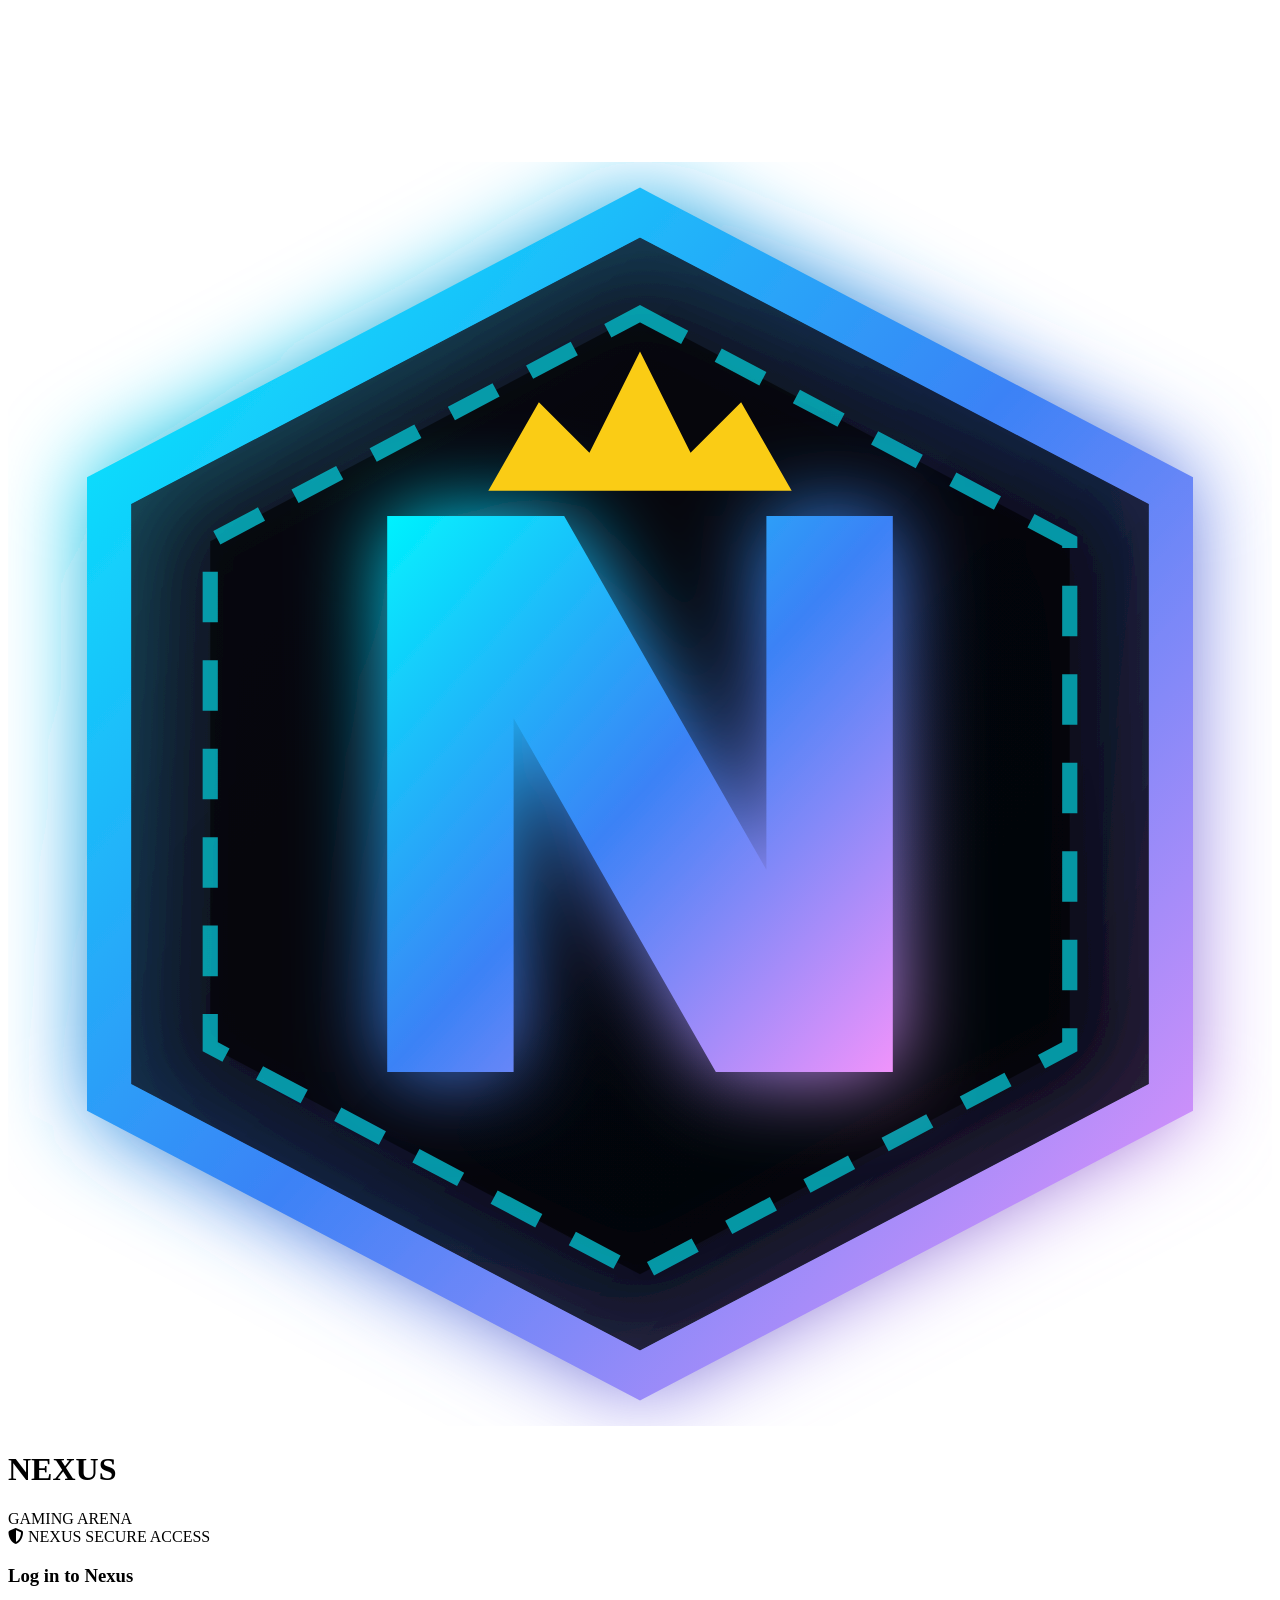
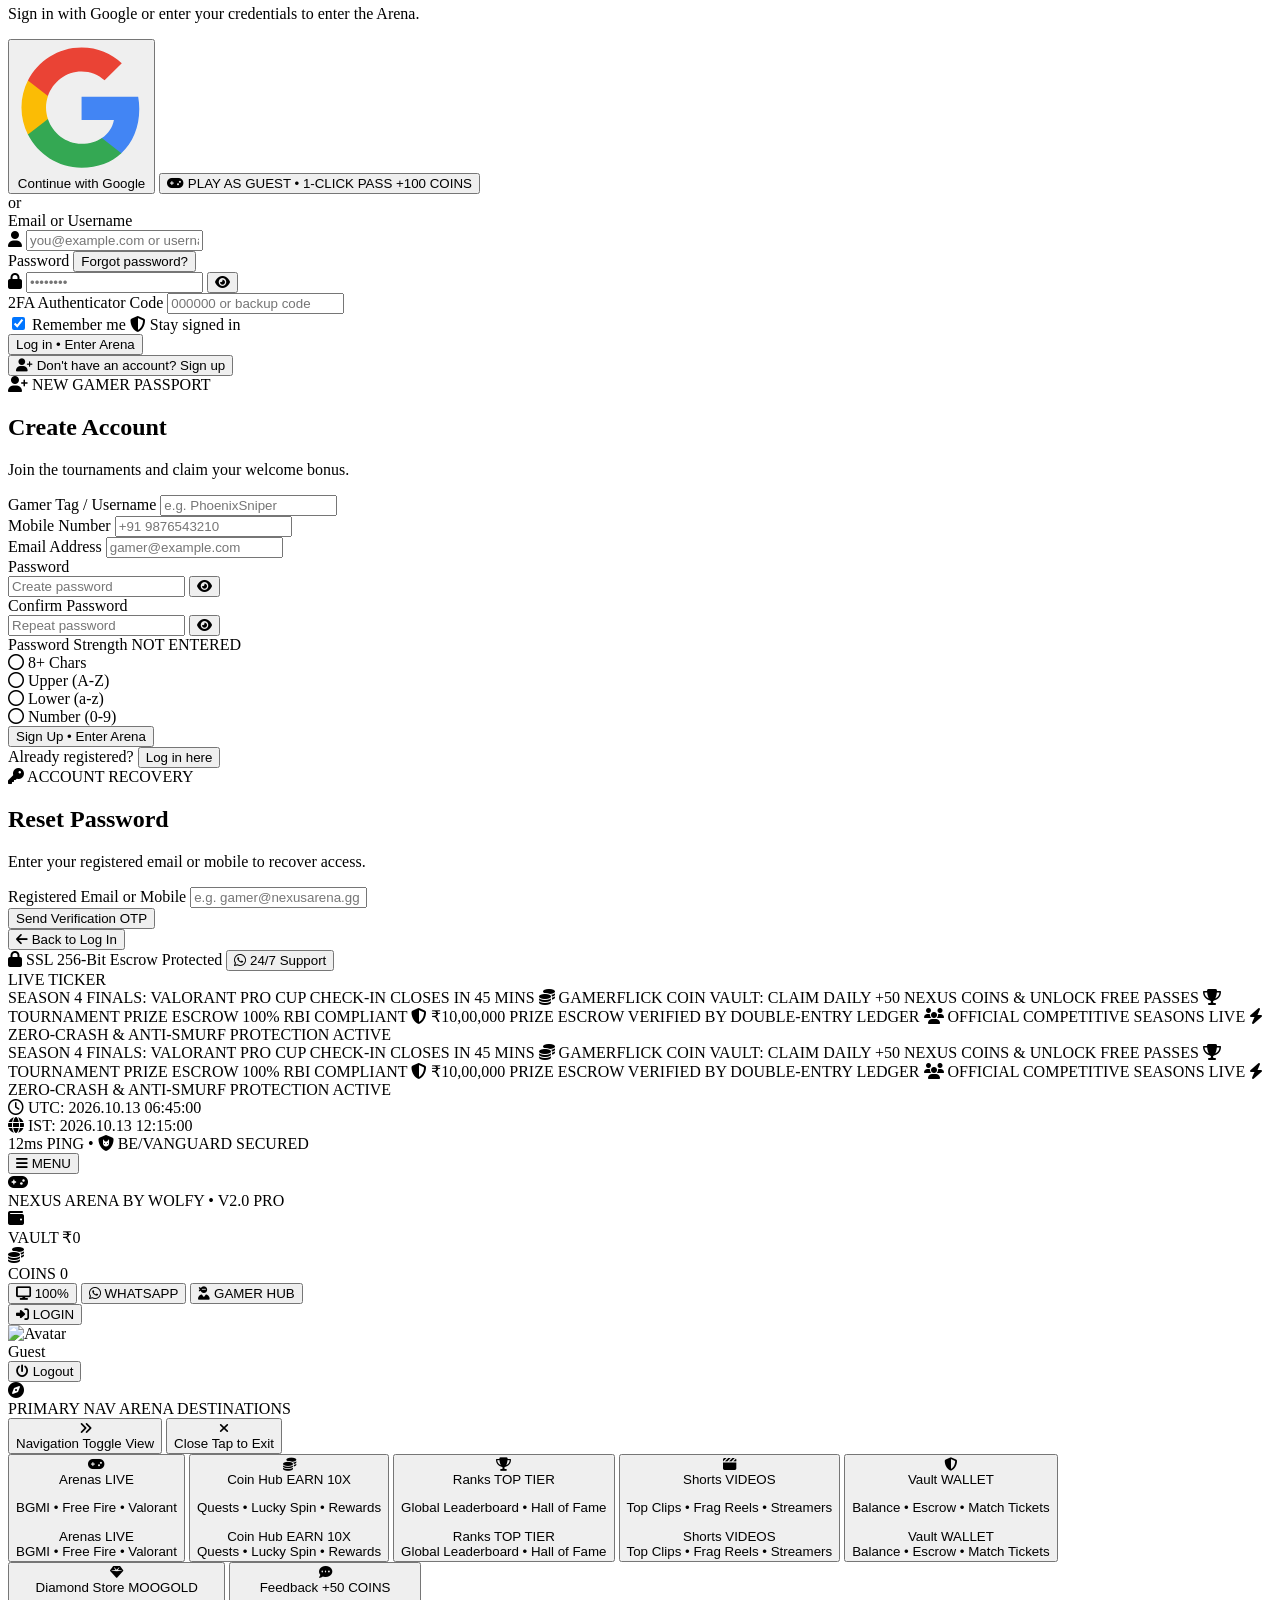
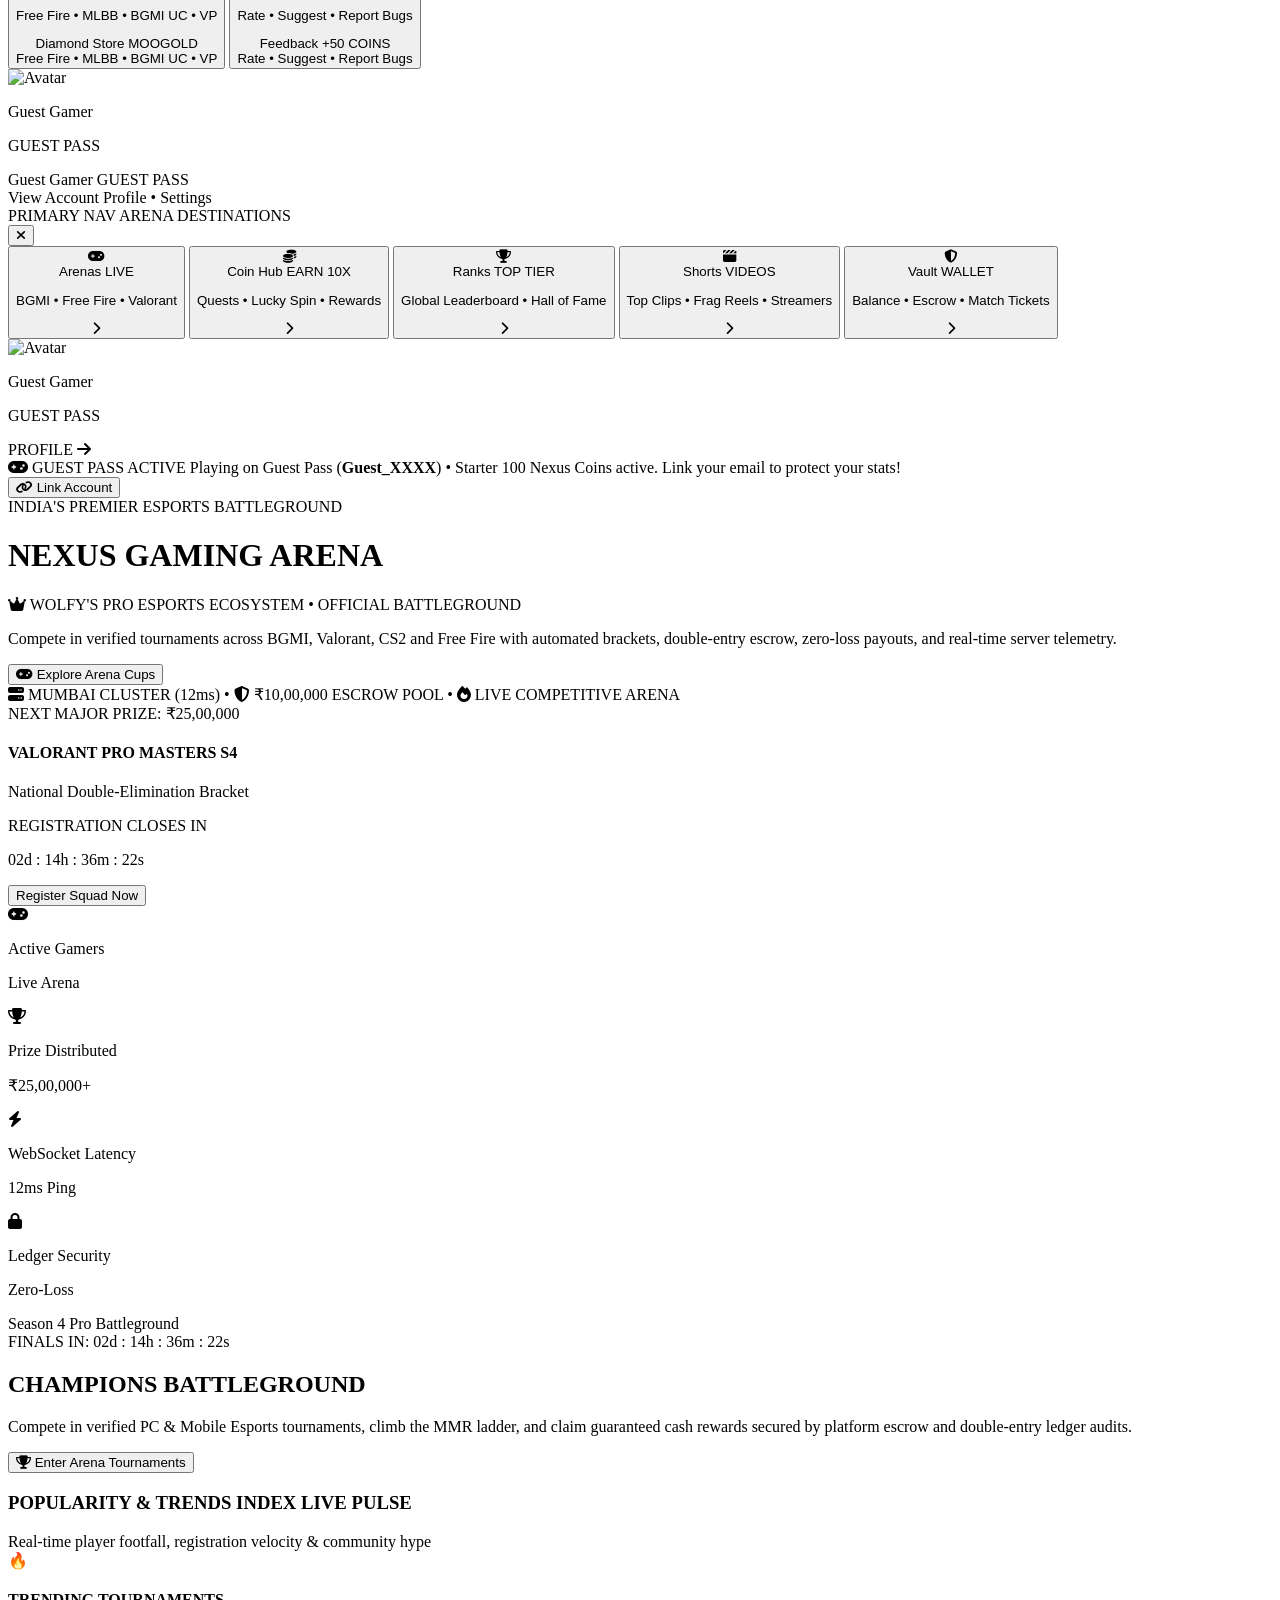
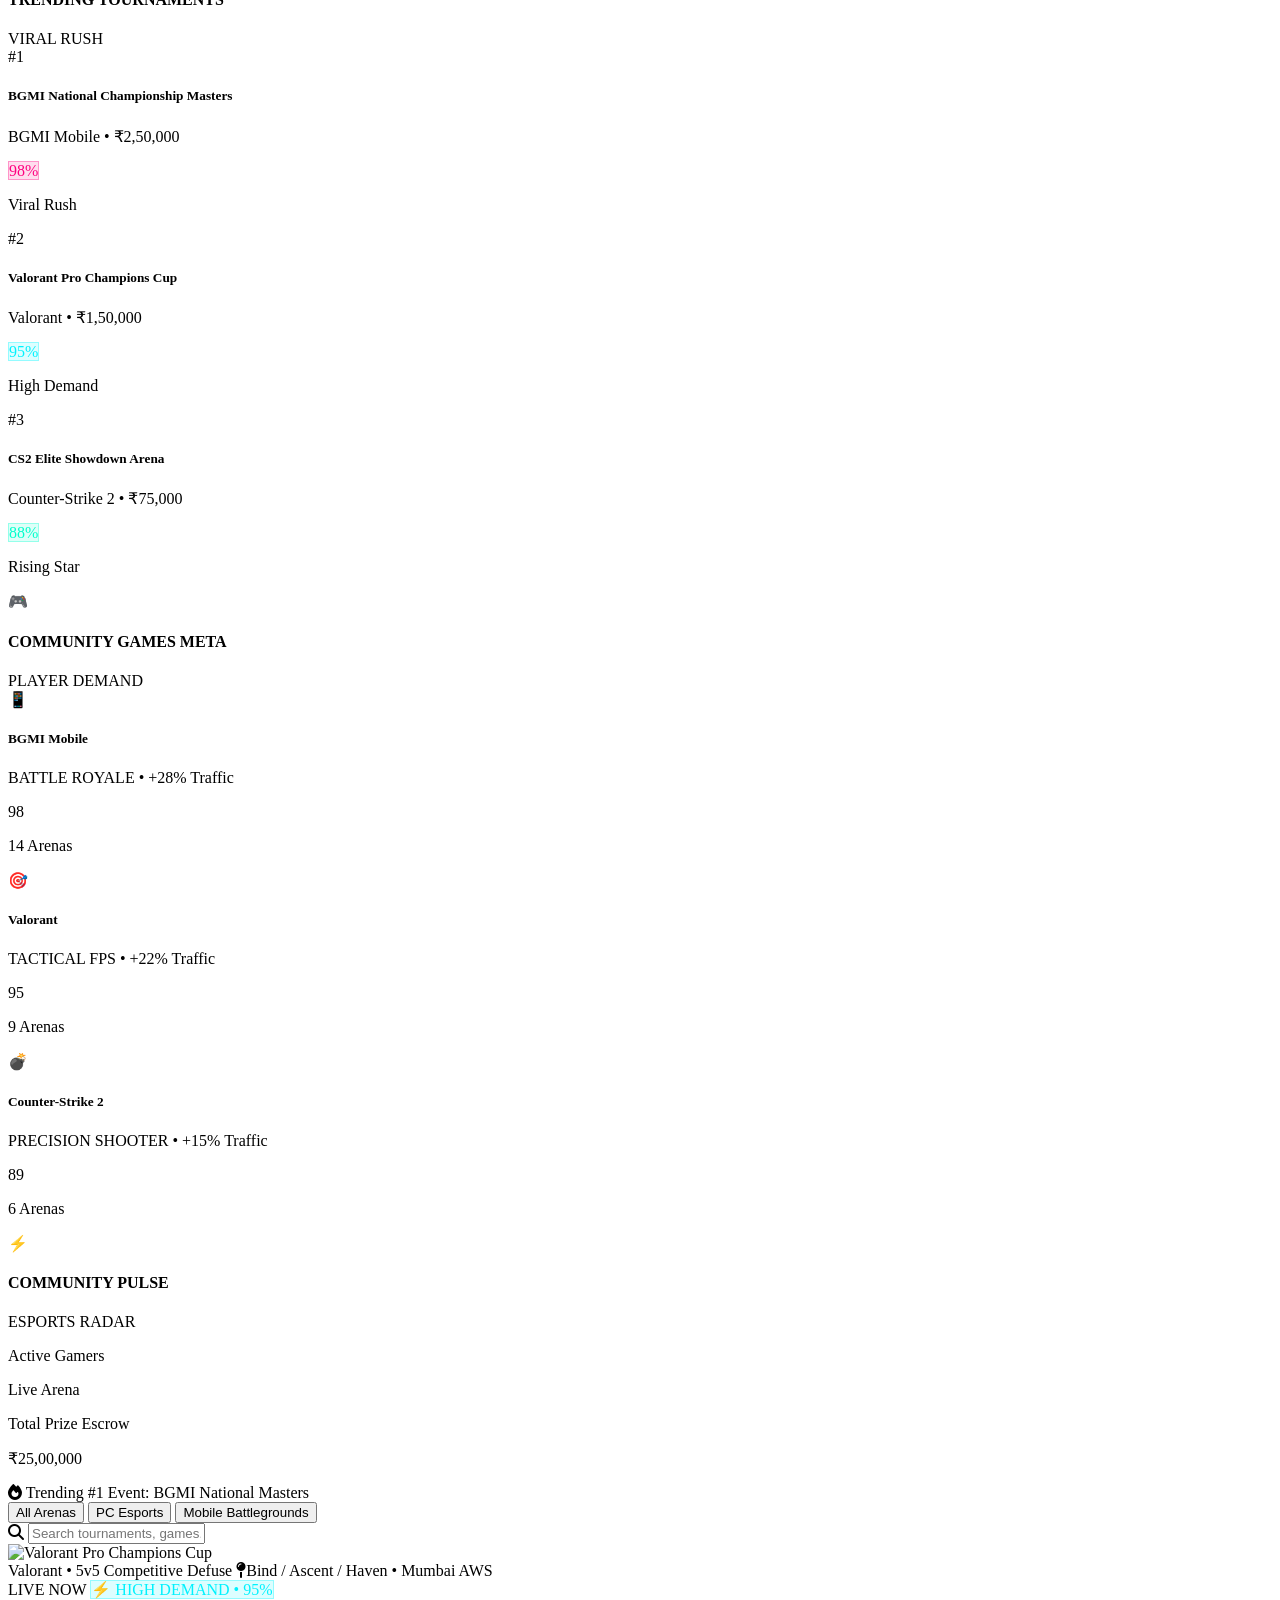
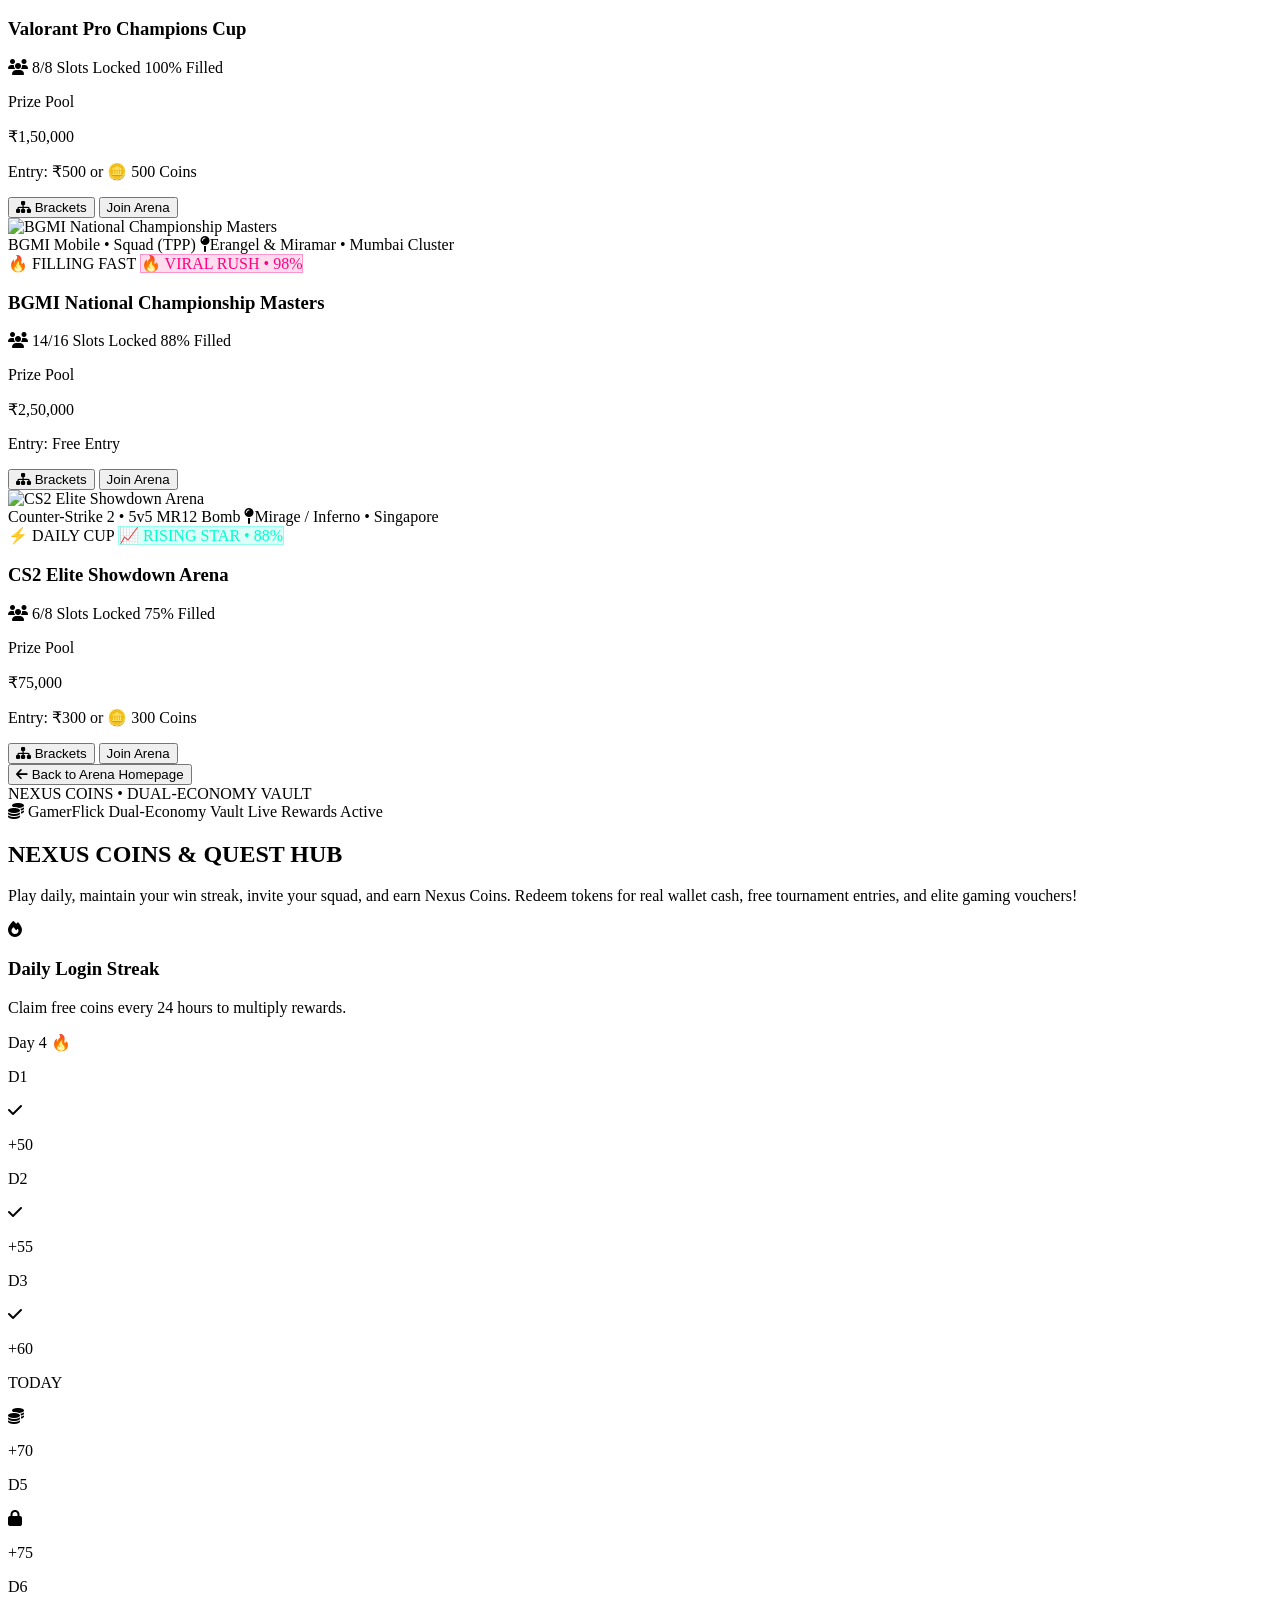
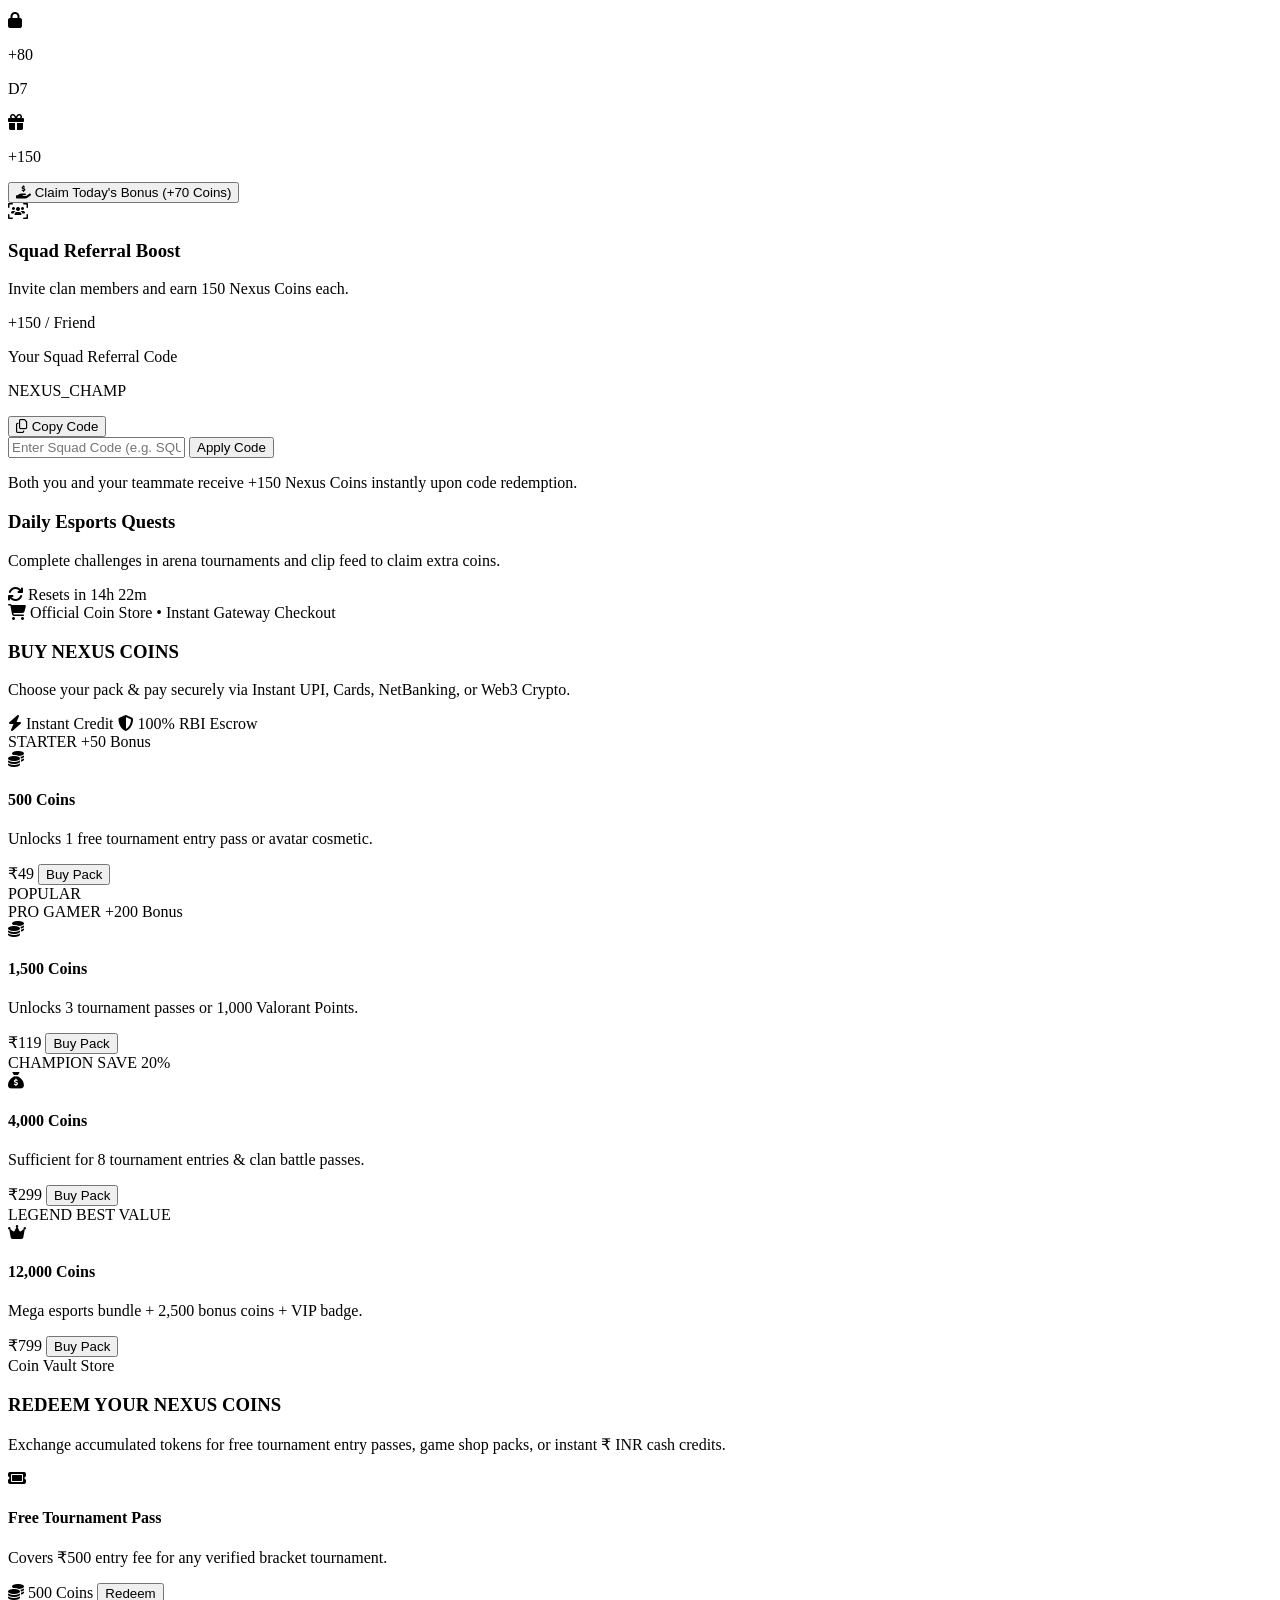
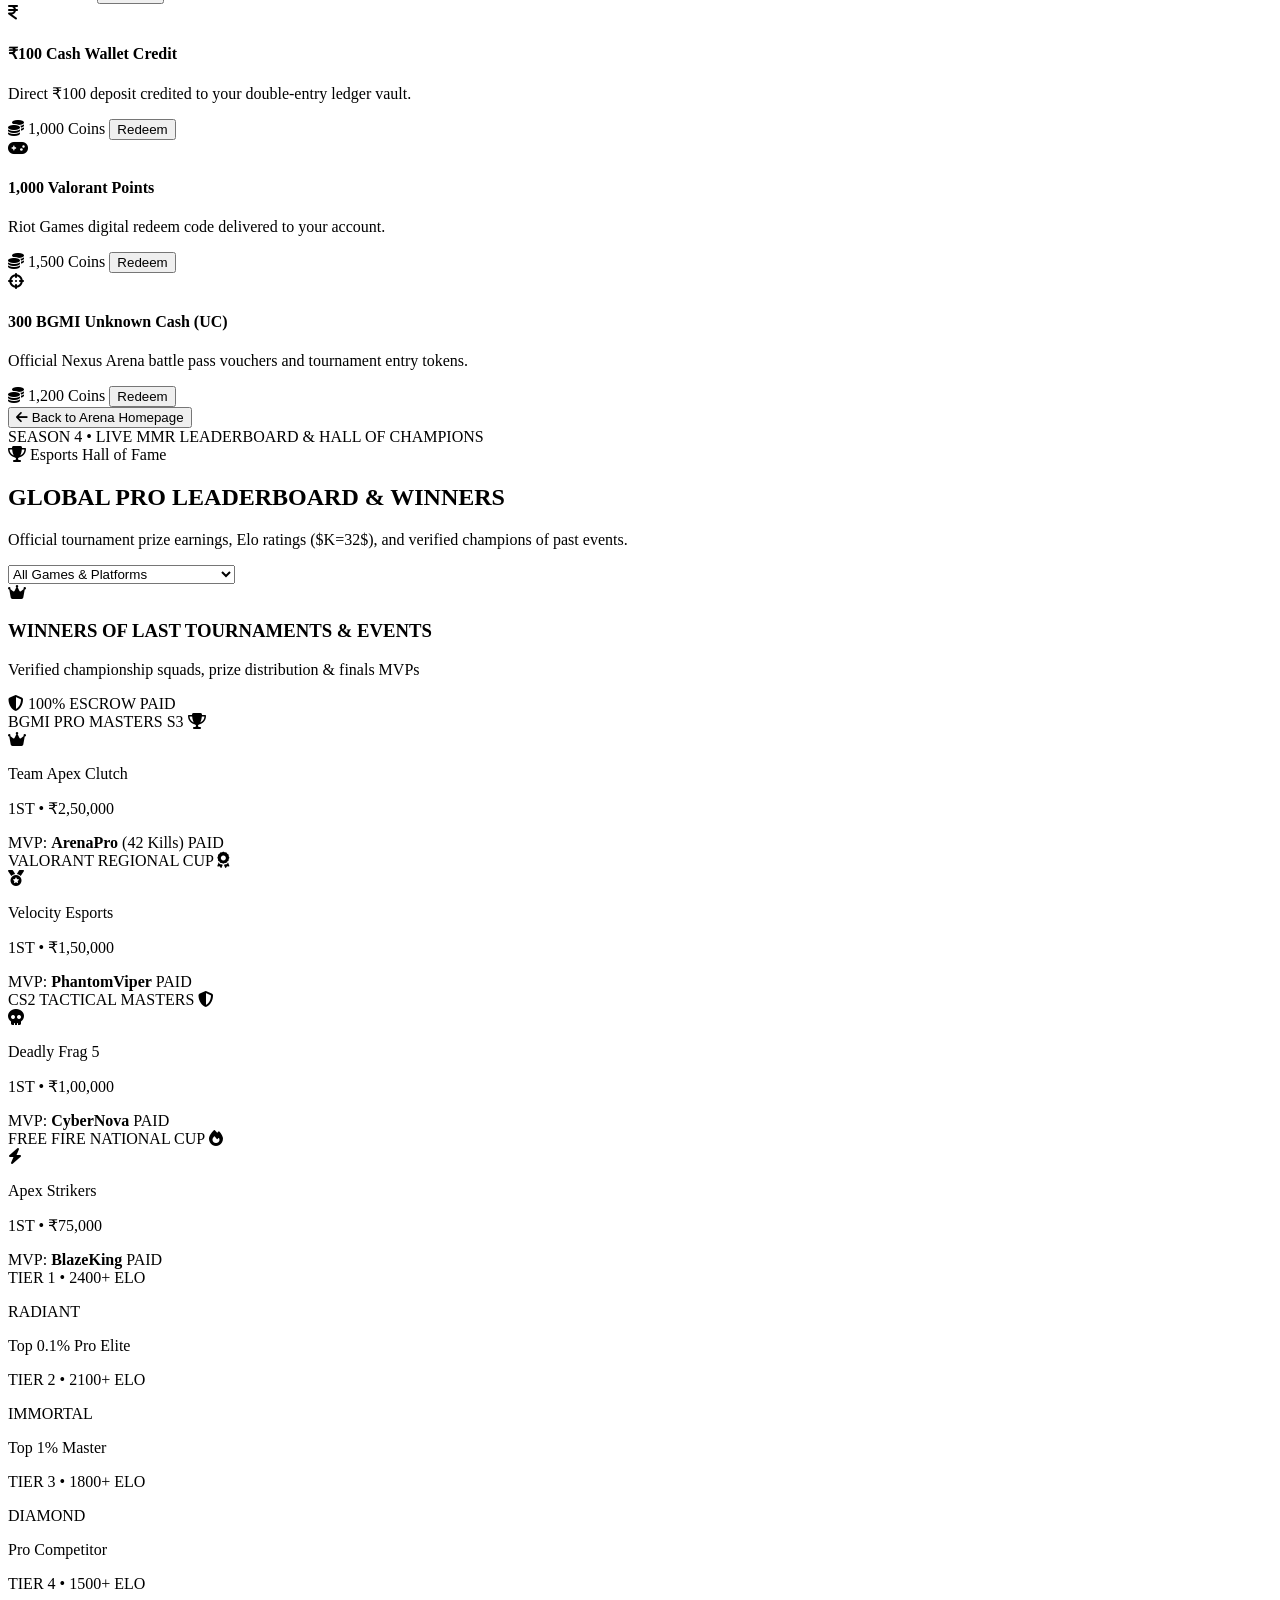
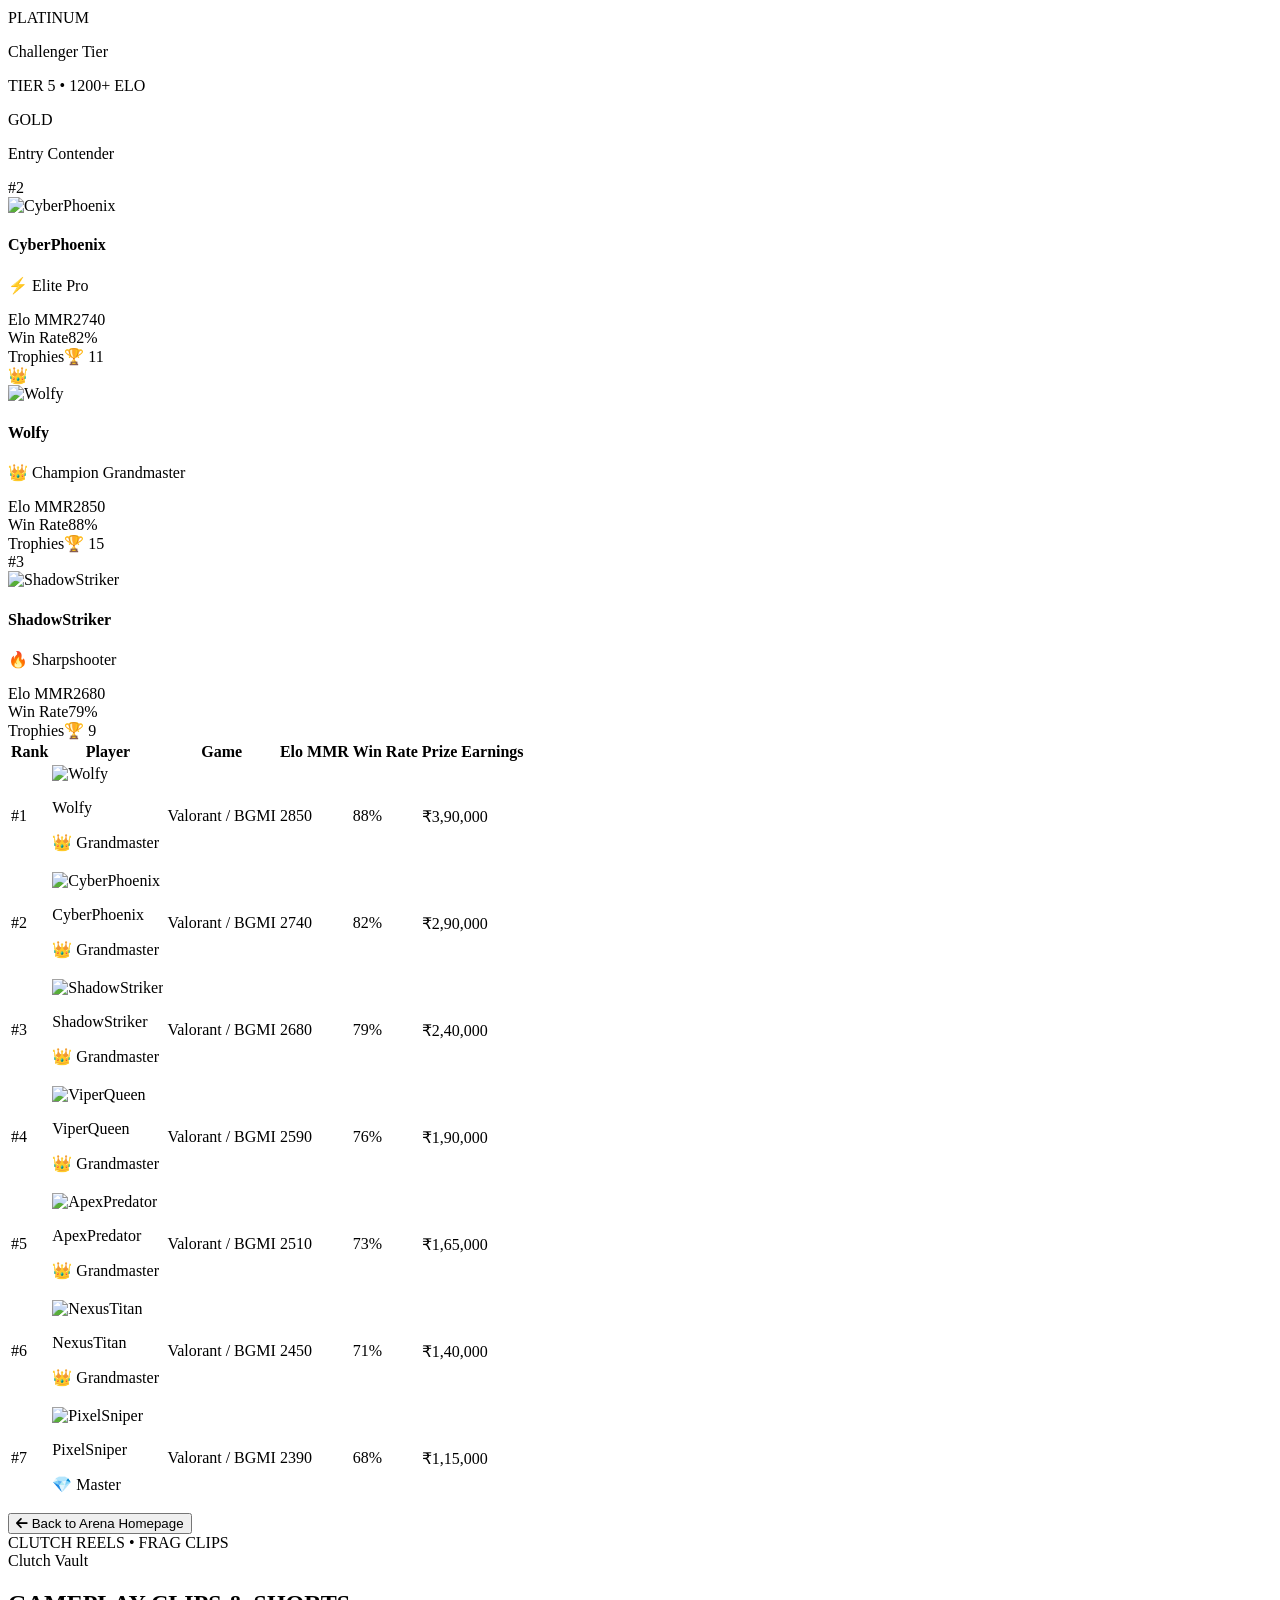
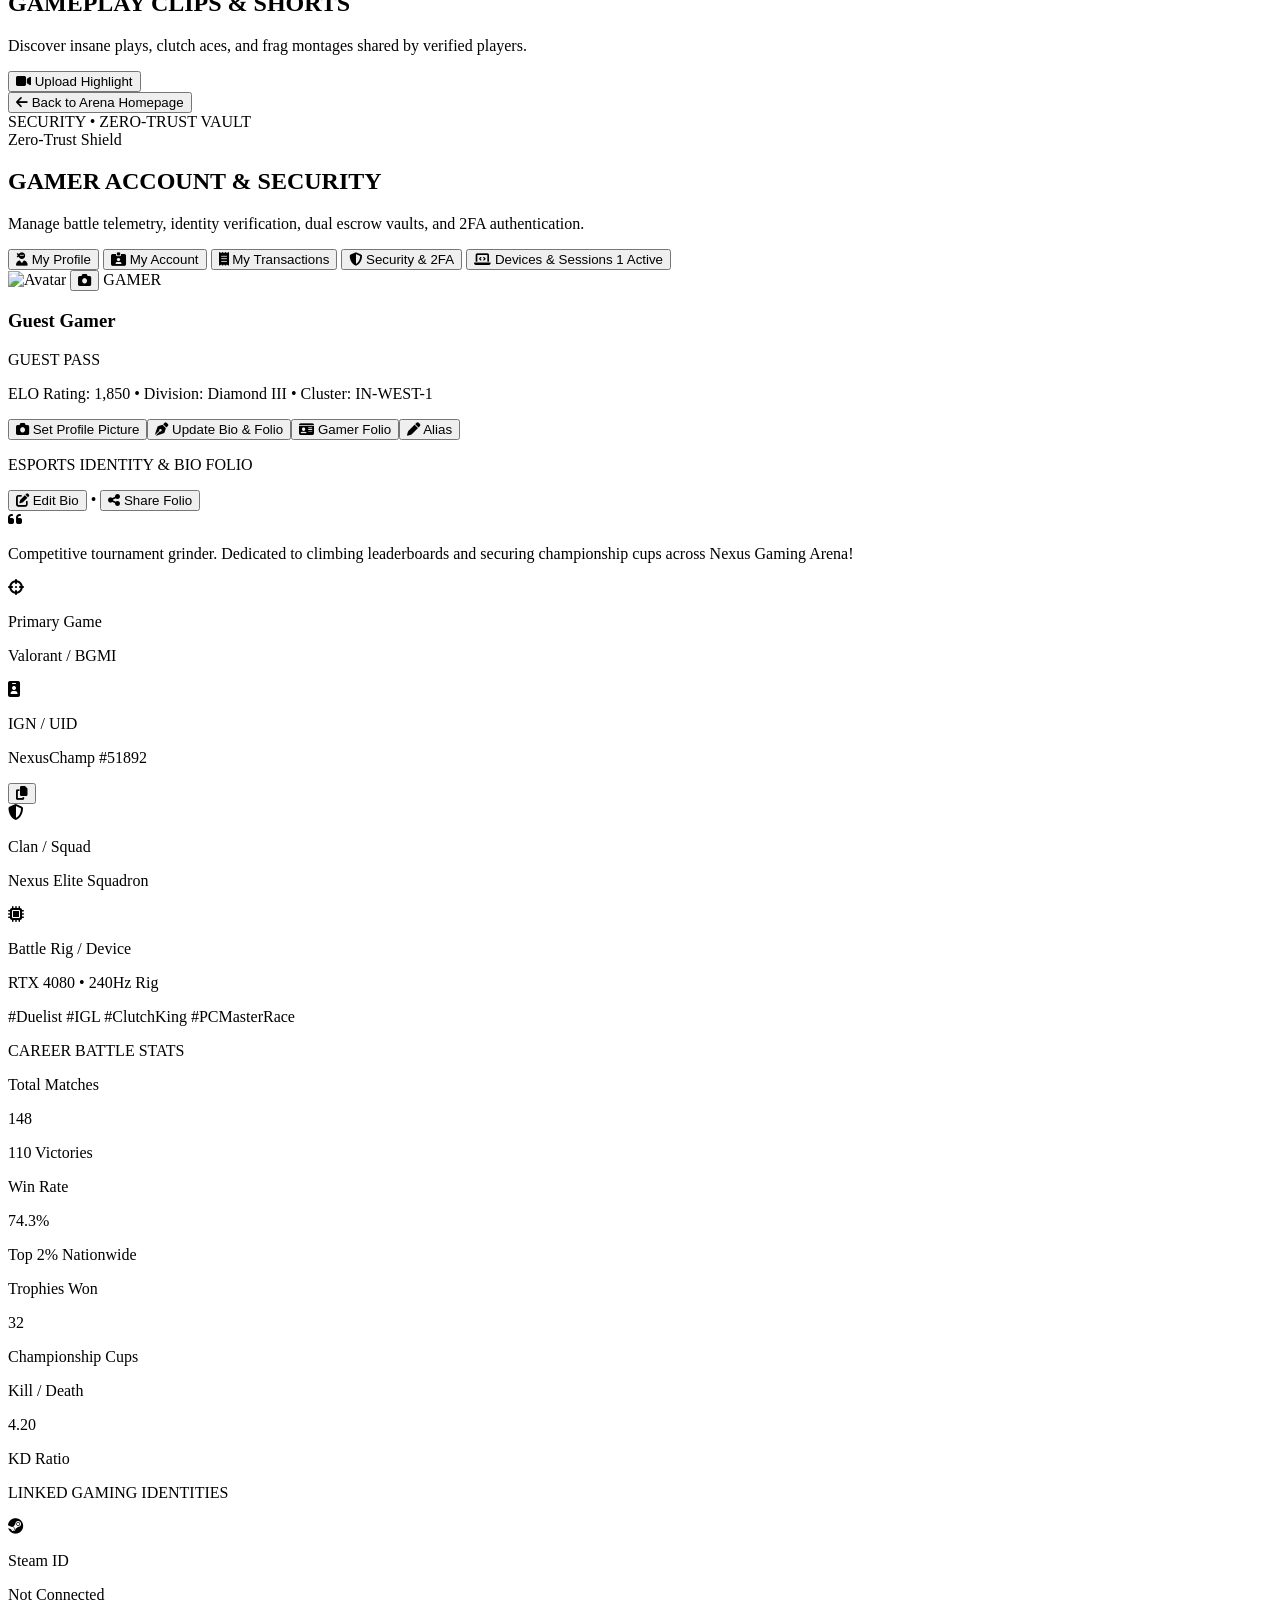
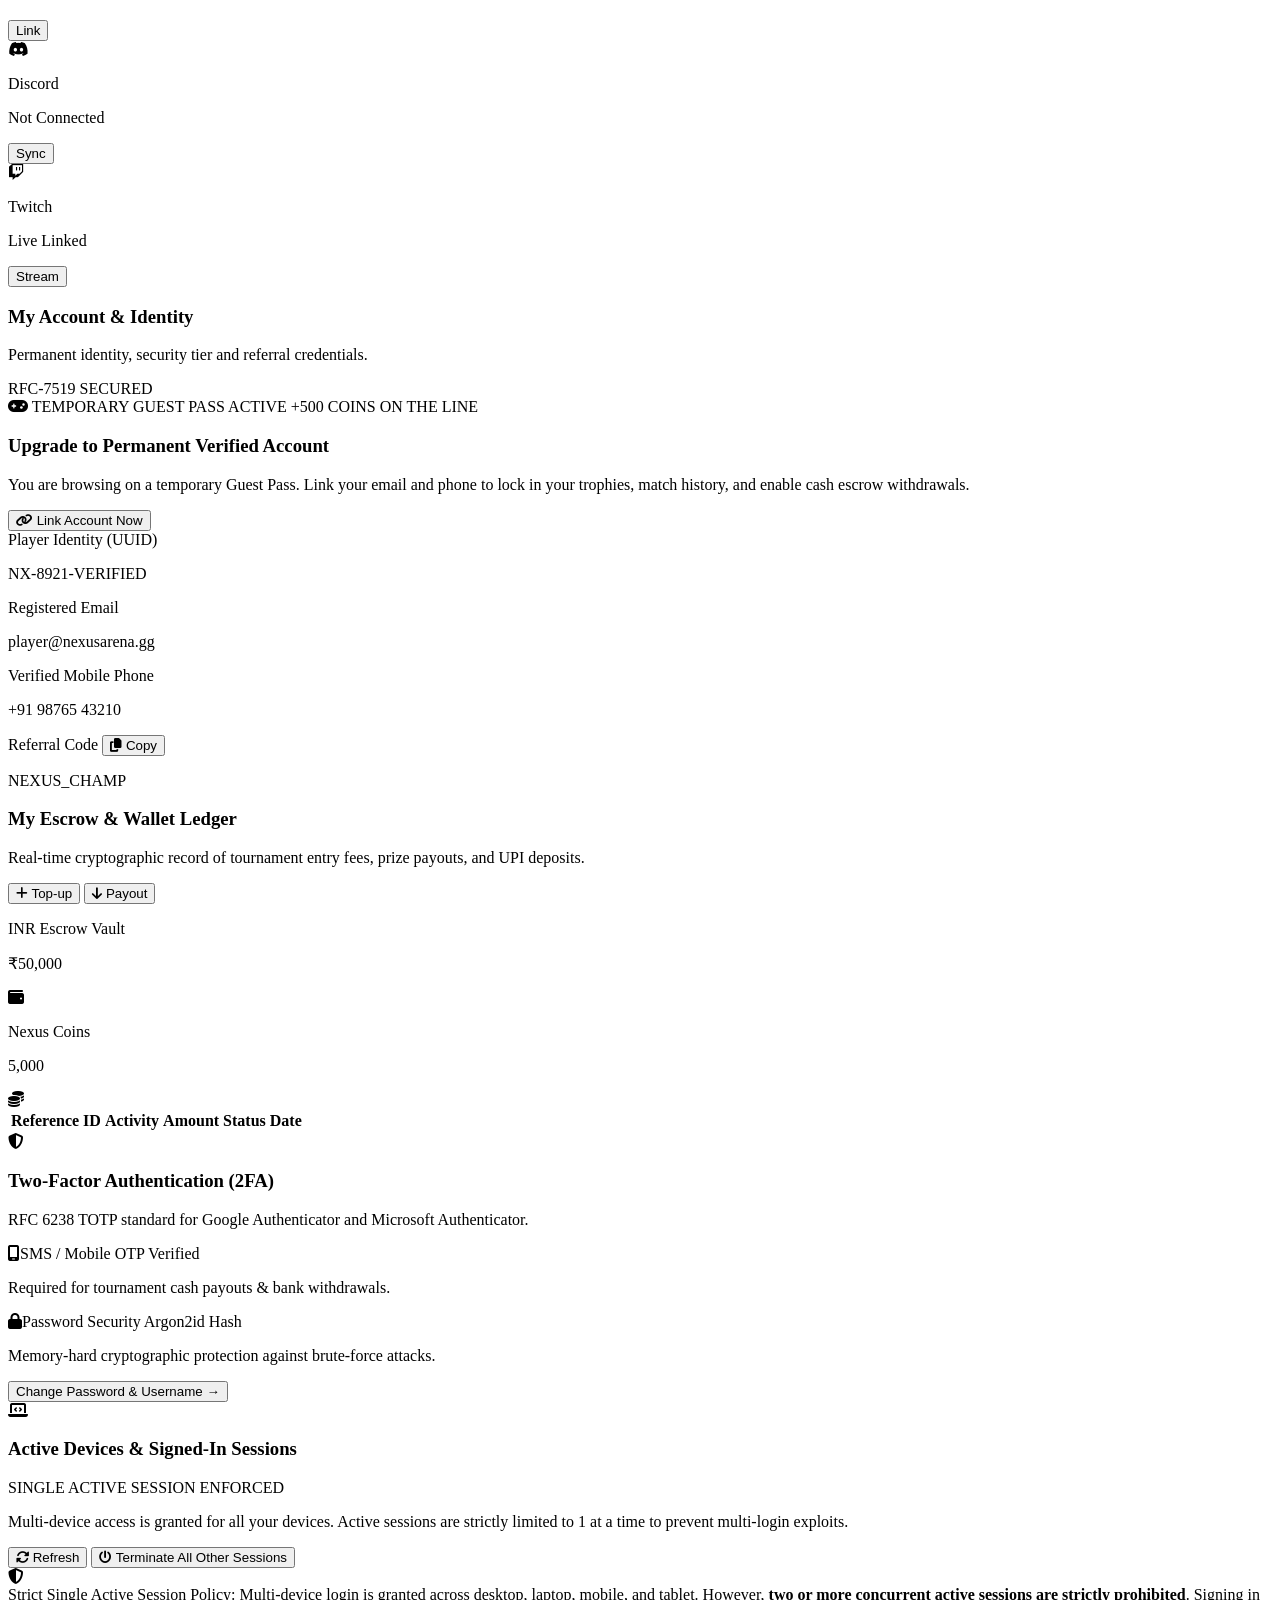
==== templates/index.html @ 4e36860a "Add Admin Account username and password changing feature in Admin Security Hub and Account modal" ====
<!DOCTYPE html>
<html lang="en" class="dark">
<head>
    <meta charset="UTF-8">
    <meta name="viewport" content="width=device-width, initial-scale=1.0, maximum-scale=5.0, viewport-fit=cover">
    <title>Nexus Gaming Arena | Premier Esports & Competitive Gaming Platform</title>
    <link rel="manifest" href="static/manifest.json">
    <meta name="theme-color" content="#07080c">
    <meta name="apple-mobile-web-app-capable" content="yes">
    <meta name="apple-mobile-web-app-status-bar-style" content="black-translucent">
    <meta name="apple-mobile-web-app-title" content="NexusArena">
    <link rel="apple-touch-icon" href="static/icons/icon-192.png">
    <script src="https://cdn.tailwindcss.com"></script>
    <script>
        tailwind.config = {
            darkMode: 'class',
            theme: {
                extend: {
                    screens: {
                        'xs': '420px'
                    },
                    colors: {
                        cyber: {
                            dark: '#07080c',
                            card: '#0f121b',
                            border: '#1a2030',
                            blue: '#00f2fe',
                            violet: '#7928ca',
                            pink: '#ff007f',
                            neon: '#00ffcc',
                            gold: '#f5a623'
                        }
                    }
                }
            }
        }
    </script>
    <link rel="preconnect" href="https://fonts.googleapis.com">
    <link rel="preconnect" href="https://fonts.gstatic.com" crossorigin>
    <link href="https://fonts.googleapis.com/css2?family=Chakra+Petch:ital,wght@0,400;0,500;0,600;0,700;1,700&family=Exo+2:ital,wght@0,500;0,600;0,700;0,800;0,900;1,700&family=Inter:wght@300;400;500;600;700;800;900&family=Orbitron:wght@500;600;700;800;900&family=Rajdhani:wght@500;600;700;800&family=Russo+One&display=swap" rel="stylesheet">
    <link rel="stylesheet" href="https://cdnjs.cloudflare.com/ajax/libs/font-awesome/6.5.2/css/all.min.css">
    <link rel="stylesheet" href="static/css/style.css?v=7.0.4">

    <!-- Firebase SDK v10 (App, Realtime Database, and Storage) -->
    <script src="https://www.gstatic.com/firebasejs/10.8.0/firebase-app-compat.js"></script>
    <script src="https://www.gstatic.com/firebasejs/10.8.0/firebase-auth-compat.js"></script>
    <script src="https://www.gstatic.com/firebasejs/10.8.0/firebase-database-compat.js"></script>
    <script src="https://www.gstatic.com/firebasejs/10.8.0/firebase-storage-compat.js"></script>

    <!-- Three.js 3D WebGL Engine for Particle Wave Background (alldeputations.com) -->
    <script src="static/js/three.min.js?v=128"></script>
    <script>if (typeof THREE === 'undefined') { document.write('<script src="https://cdnjs.cloudflare.com/ajax/libs/three.js/r128/three.min.js"><\/script>'); }</script>
    <script>
        // Immediate Session & Remember Me Fast-Bootstrap (Zero UI Flash)
        (function() {
            try {
                var rem = localStorage.getItem("nexus_remember_me");
                var userRaw = localStorage.getItem("nexus_user");
                if (userRaw && userRaw !== "undefined" && userRaw !== "null" && rem !== "false") {
                    var u = JSON.parse(userRaw);
                    if (u && (u.username || u.id)) {
                        var role = (u.role || '').toUpperCase();
                        var uname = (u.username || '').toLowerCase();
                        var isAdmin = (role === 'ADMIN' || role === 'SUPERADMIN' || role === 'CO_ADMIN' || uname === 'wolfy' || uname === 'admin');
                        if (isAdmin) {
                            // High-security rule: Admin sessions must NEVER auto-login silently on cold reload/reopen
                            localStorage.removeItem("nexus_user");
                            localStorage.removeItem("nexus_token");
                            sessionStorage.removeItem("nexus_active_session");
                            return;
                        }
                        window.__NEXUS_BOOT_USER = u;
                        document.documentElement.classList.add("arena-session-active");
                        if (u.role === 'GUEST' || u.is_guest) {
                            document.documentElement.classList.add("arena-session-guest");
                        }
                    } else {
                        localStorage.removeItem("nexus_user");
                    }
                } else if (userRaw === "undefined" || userRaw === "null") {
                    localStorage.removeItem("nexus_user");
                }
            } catch(e) {}
        })();
    </script>
    <style>
        html.arena-session-active #gateway-landing-view { display: none !important; }
        html.arena-session-active #main-arena-app { display: block !important; }
        html.arena-session-active #header-login-btn { display: none !important; }
        html.arena-session-active #header-logout-btn { display: flex !important; }
        html.arena-session-guest #header-login-btn { display: flex !important; }
    </style>
</head>
<body class="min-h-screen pb-16 md:pb-8 bg-cyber-dark text-gray-100 overflow-x-hidden relative bg-cyber-grid">

    <!-- Ambient High-Performance Canvas Particle Engine -->
    <canvas id="cyber-canvas" class="fixed inset-0 pointer-events-none z-0 opacity-40"></canvas>

    <div id="toast-container" class="fixed top-12 right-5 z-50 flex flex-col gap-3 pointer-events-none"></div>

    <!-- ====================================================================== -->
    <!-- 0. SPLIT-SCREEN GAMING ENVIRONMENT GATEWAY (FACEBOOK-INSPIRED ESPORTS UX) -->
    <!-- Initial Gateway for Registered Gamers, Guest Users & Admins             -->
    <!-- ====================================================================== -->
    <div id="gateway-landing-view" class="fixed inset-0 w-full h-[100dvh] max-h-[100dvh] z-30 flex items-center justify-center bg-[#07080c] text-gray-100 overflow-y-auto overflow-x-hidden select-none p-3 sm:p-6 lg:p-10">
        <!-- Ambient Background Glow Shapes (Ported from alldeputations.com) -->
        <div class="absolute inset-0 z-0 overflow-hidden pointer-events-none">
            <div class="absolute inset-0 bg-[#07080c]"></div>
            <div class="absolute inset-0 bg-cyber-grid opacity-15"></div>
            <!-- Soft ambient atmospheric glow shapes behind the wave -->
            <div class="absolute -top-32 -left-32 w-96 h-96 bg-cyan-500/20 rounded-full blur-3xl pointer-events-none animate-pulse"></div>
            <div class="absolute top-1/2 right-10 w-[36rem] h-[36rem] bg-violet-600/20 rounded-full blur-3xl pointer-events-none"></div>
            <div class="absolute -bottom-24 left-1/4 w-80 h-80 bg-emerald-500/15 rounded-full blur-3xl pointer-events-none"></div>
            <div class="absolute top-1/3 left-1/2 -translate-x-1/2 w-96 h-96 bg-fuchsia-600/10 rounded-full blur-3xl pointer-events-none"></div>
        </div>

        <!-- Full-Bleed 3D WebGL Particle Wave Canvas (Faithful Port from alldeputations.com) -->
        <canvas id="heroWaveCanvas" class="bg-wave" style="position: fixed; inset: 0; width: 100%; height: 100%; z-index: 5; pointer-events: none; display: block;" aria-hidden="true"></canvas>

        <!-- Main Content Area: Responsive Layout (Desktop: Side-by-Side; Mobile: Branding Top with Logo in Back, Login Box Bottom Row Centered) -->
        <div class="w-full max-w-7xl mx-auto relative z-10 flex flex-col md:grid md:grid-cols-12 gap-5 sm:gap-8 lg:gap-14 items-center justify-between md:justify-center my-auto min-h-0 py-3 sm:py-5">

            <!-- Brand Section: Logo in the Back, NEXUS GAMING ARENA at the Front -->
            <div class="relative flex flex-col items-center md:items-start justify-center w-full md:col-span-6 lg:col-span-7 text-center md:text-left py-4 sm:py-6 md:py-10 shrink-0">
                <!-- Background Esports Logo Emblem (Behind the Text) -->
                <div class="absolute inset-0 m-auto md:m-0 md:left-2 lg:left-6 md:top-1/2 md:-translate-y-1/2 w-48 h-48 sm:w-64 sm:h-64 md:w-80 md:h-80 lg:w-[26rem] lg:h-[26rem] flex items-center justify-center pointer-events-none select-none z-0">
                    <svg viewBox="0 0 100 100" class="w-full h-full fill-none opacity-45 sm:opacity-50 md:opacity-60 drop-shadow-[0_0_45px_rgba(0,242,254,0.6)]" xmlns="http://www.w3.org/2000/svg">
                        <defs>
                            <linearGradient id="nexusGradBrand" x1="0%" y1="0%" x2="100%" y2="100%">
                                <stop offset="0%" stop-color="#00f2fe" />
                                <stop offset="50%" stop-color="#3b82f6" />
                                <stop offset="100%" stop-color="#f093fb" />
                            </linearGradient>
                            <linearGradient id="shieldGradBrand" x1="0%" y1="0%" x2="100%" y2="100%">
                                <stop offset="0%" stop-color="#0a1224" stop-opacity="0.85" />
                                <stop offset="100%" stop-color="#050814" stop-opacity="0.95" />
                            </linearGradient>
                            <filter id="nexusGlowBrand" x="-30%" y="-30%" width="160%" height="160%">
                                <feGaussianBlur stdDeviation="3.5" result="blur" />
                                <feComposite in="SourceGraphic" in2="blur" operator="over" />
                            </filter>
                        </defs>
                        <!-- Outer Hex Shield -->
                        <polygon points="50,4 92,26 92,74 50,96 8,74 8,26" fill="url(#shieldGradBrand)" stroke="url(#nexusGradBrand)" stroke-width="3.5" filter="url(#nexusGlowBrand)" />
                        <!-- Inner Hex Circuit Frame -->
                        <polygon points="50,12 84,30 84,70 50,88 16,70 16,30" stroke="#00f2fe" stroke-width="1.2" stroke-dasharray="4 3" opacity="0.6" />
                        <!-- Stylized Cyber 'N' Wings -->
                        <path d="M30,72 L30,28 L44,28 L60,56 L60,28 L70,28 L70,72 L56,72 L40,44 L40,72 Z" fill="url(#nexusGradBrand)" filter="url(#nexusGlowBrand)" />
                        <!-- Crown Accent at Top -->
                        <polygon points="50,15 54,23 58,19 62,26 38,26 42,19 46,23" fill="#facc15" />
                    </svg>
                </div>

                <!-- Foreground Brand Typography (In Front of the Logo) -->
                <div class="relative z-10 flex flex-col items-center md:items-start select-none py-2 md:py-4">
                    <h1 class="font-orbitron font-black text-4xl sm:text-5xl md:text-6xl lg:text-7xl xl:text-8xl tracking-wider text-white leading-tight drop-shadow-[0_8px_30px_rgba(0,0,0,0.95)]">
                        NEXUS
                    </h1>
                    <div class="font-orbitron font-black text-xl sm:text-2xl md:text-3xl lg:text-4xl xl:text-5xl tracking-[0.22em] sm:tracking-[0.26em] text-transparent bg-clip-text bg-gradient-to-r from-cyan-300 via-teal-200 to-fuchsia-400 uppercase drop-shadow-[0_0_35px_rgba(0,242,254,0.6)] mt-1 sm:mt-2">
                        GAMING ARENA
                    </div>
                </div>
            </div>

            <!-- Right Column / Bottom Row (Desktop Right Side; Mobile Centered on Bottom Row with Good Margins) -->
            <div class="w-full max-w-sm sm:max-w-md mx-auto md:ml-auto md:col-span-6 lg:col-span-5 px-3 sm:px-4 md:px-0 mb-4 sm:mb-6 md:mb-0 relative z-10">
                <div class="landing-glass-card bg-cyber-card/85 border border-cyan-500/40 rounded-2xl sm:rounded-3xl p-4 sm:p-5 lg:p-6 space-y-2.5 sm:space-y-3.5 relative glow-cyan tactical-cut shadow-2xl backdrop-blur-2xl">

                        <!-- VIEW 1: LOGIN PORTAL (DEFAULT) -->
                        <div id="landing-auth-view-login" class="space-y-2.5 sm:space-y-3">
                            <div class="space-y-0.5 text-center sm:text-left">
                                <div class="inline-flex items-center gap-1.5 px-2.5 py-0.5 rounded-full text-[9px] font-black uppercase bg-cyan-500/20 text-cyan-400 border border-cyan-500/40 tracking-wider">
                                    <i class="fa-solid fa-shield-halved"></i> NEXUS SECURE ACCESS
                                </div>
                                <h3 class="font-orbitron font-black text-lg sm:text-2xl text-white">Log in to Nexus</h3>
                                <p class="text-[10px] sm:text-[11px] text-gray-400">Sign in with Google or enter your credentials to enter the Arena.</p>
                            </div>

                            <!-- Social Buttons at Top (Supabase UX) -->
                            <div class="space-y-1.5 pt-0.5">
                                <button type="button" onclick="loginWithGoogle()" class="w-full py-2.5 px-3 rounded-xl bg-[#131722] hover:bg-[#1c2233] border border-gray-700 hover:border-gray-500 text-white font-rajdhani font-bold text-xs sm:text-sm tracking-wide flex items-center justify-center gap-2.5 transition-all shadow-md group cursor-pointer">
                                    <svg class="w-4 h-4 sm:w-5 sm:h-5 flex-shrink-0" viewBox="0 0 24 24">
                                        <path fill="#4285F4" d="M22.56 12.25c0-.78-.07-1.53-.2-2.25H12v4.26h5.92c-.26 1.37-1.04 2.53-2.21 3.31v2.77h3.57c2.08-1.92 3.28-4.74 3.28-8.09z"/>
                                        <path fill="#34A853" d="M12 23c2.97 0 5.46-.98 7.28-2.66l-3.57-2.77c-.98.66-2.23 1.06-3.71 1.06-2.86 0-5.29-1.93-6.16-4.53H2.18v2.84C3.99 20.53 7.7 23 12 23z"/>
                                        <path fill="#FBBC05" d="M5.84 14.09c-.22-.66-.35-1.36-.35-2.09s.13-1.43.35-2.09V7.06H2.18C1.43 8.55 1 10.22 1 12s.43 3.45 1.18 4.94l2.85-2.22.81-.63z"/>
                                        <path fill="#EA4335" d="M12 5.38c1.62 0 3.06.56 4.21 1.64l3.15-3.15C17.45 2.09 14.97 1 12 1 7.7 1 3.99 3.47 2.18 7.06l3.66 2.84c.87-2.6 3.3-4.52 6.16-4.52z"/>
                                    </svg>
                                    <span>Continue with Google</span>
                                </button>

                                <button type="button" onclick="handleLandingPlayAsGuest()" class="w-full py-2 px-3 rounded-xl bg-gradient-to-r from-amber-500/20 via-purple-500/20 to-cyan-500/20 hover:from-amber-500/30 hover:via-purple-500/30 hover:to-cyan-500/30 border border-amber-500/60 hover:border-cyan-400 text-white font-rajdhani font-black text-xs uppercase tracking-widest flex items-center justify-between transition-all shadow-lg group cursor-pointer glow-gold">
                                    <span class="flex items-center gap-2">
                                        <i class="fa-solid fa-gamepad text-amber-400 text-xs sm:text-sm group-hover:scale-110 transition-transform"></i>
                                        <span>PLAY AS GUEST &bull; 1-CLICK PASS</span>
                                    </span>
                                    <span class="text-[9px] px-1.5 py-0.5 rounded bg-cyan-500/20 text-cyan-300 border border-cyan-500/40 font-mono font-bold">+100 COINS</span>
                                </button>
                            </div>

                            <!-- Supabase "or" divider -->
                            <div class="relative my-0.5">
                                <div class="absolute inset-0 flex items-center"><div class="w-full border-t border-cyber-border"></div></div>
                                <div class="relative flex justify-center text-[9px] lowercase font-mono text-gray-400 bg-cyber-card px-2">or</div>
                            </div>

                            <form onsubmit="event.preventDefault(); handleLandingLogin(event); return false;" class="space-y-2 sm:space-y-2.5 pt-0.5">
                                <div class="space-y-0.5 sm:space-y-1">
                                    <label class="text-[10px] sm:text-[11px] font-bold text-gray-300">Email or Username</label>
                                    <div class="relative">
                                        <span class="absolute left-3 top-1/2 -translate-y-1/2 text-gray-500 text-xs"><i class="fa-solid fa-user"></i></span>
                                        <input type="text" id="landing-login-user" name="username" autocomplete="username" autocapitalize="none" autocorrect="off" spellcheck="false" required placeholder="you@example.com or username" onkeydown="if(event.key==='Enter'){event.preventDefault(); handleLandingLogin(event);}" class="w-full bg-cyber-dark border border-cyber-border rounded-xl pl-8 sm:pl-9 pr-3 py-1.5 sm:py-2 text-xs sm:text-sm text-gray-200 focus:outline-none focus:border-cyan-400 font-mono transition-colors">
                                    </div>
                                </div>

                                <div class="space-y-0.5 sm:space-y-1">
                                    <div class="flex items-center justify-between">
                                        <label class="text-[10px] sm:text-[11px] font-bold text-gray-300">Password</label>
                                        <button type="button" onclick="switchLandingAuth('forgot')" class="text-[10px] text-cyan-400 hover:underline">Forgot password?</button>
                                    </div>
                                    <div class="relative">
                                        <span class="absolute left-3 top-1/2 -translate-y-1/2 text-gray-500 text-xs"><i class="fa-solid fa-lock"></i></span>
                                        <input type="password" id="landing-login-pass" name="password" autocomplete="current-password" required placeholder="••••••••" onkeydown="if(event.key==='Enter'){event.preventDefault(); handleLandingLogin(event);}" class="w-full bg-cyber-dark border border-cyber-border rounded-xl pl-8 sm:pl-9 pr-10 py-1.5 sm:py-2 text-xs sm:text-sm text-gray-200 focus:outline-none focus:border-cyan-400 font-mono transition-colors">
                                        <button type="button" onclick="togglePasswordVisibility('landing-login-pass', this)" class="absolute right-3 top-1/2 -translate-y-1/2 text-gray-400 hover:text-cyan-400 transition-colors" title="Toggle visibility">
                                            <i class="fa-solid fa-eye text-xs"></i>
                                        </button>
                                    </div>
                                </div>

                                <div id="landing-login-2fa-container" class="space-y-1 hidden">
                                    <label class="text-xs font-bold text-cyan-400">2FA Authenticator Code</label>
                                    <input type="text" id="landing-login-2fa-code" maxlength="20" placeholder="000000 or backup code" onkeydown="if(event.key==='Enter'){event.preventDefault(); handleLandingLogin(event);}" class="w-full bg-cyber-dark border border-cyan-500/50 rounded-xl px-3 py-1.5 sm:py-2 text-xs text-center font-mono text-cyan-400 focus:outline-none">
                                </div>

                                <!-- Remember Me Checkbox -->
                                <div class="flex items-center justify-between pt-0.5 pb-0.5">
                                    <label class="flex items-center gap-2 cursor-pointer select-none group">
                                        <input type="checkbox" id="landing-remember-me" checked class="w-3.5 h-3.5 sm:w-4 sm:h-4 rounded bg-cyber-dark border border-cyber-border text-cyan-400 focus:ring-0 focus:outline-none accent-cyan-400 cursor-pointer transition-all">
                                        <span class="text-[10px] sm:text-[11px] font-mono text-gray-400 group-hover:text-cyan-300 transition-colors">Remember me</span>
                                    </label>
                                    <span class="text-[9px] font-mono text-cyan-400/80 hidden xs:inline flex items-center gap-1">
                                        <i class="fa-solid fa-shield-halved text-[8px]"></i> Stay signed in
                                    </span>
                                </div>

                                <!-- Primary Button: Log In -->
                                <button type="button" onclick="handleLandingLogin(event)" class="w-full py-2 sm:py-2.5 rounded-xl bg-gradient-to-r from-cyan-400 to-blue-600 text-black font-orbitron font-black text-xs uppercase tracking-wider hover:brightness-110 transition-all glow-cyan btn-sweep shadow-xl cursor-pointer">
                                    Log in &bull; Enter Arena
                                </button>
                            </form>
                            <script>
                                (function() {
                                    try {
                                        var rem = localStorage.getItem("nexus_remember_me");
                                        var isRem = rem === null ? true : (rem === "true");
                                        var u = localStorage.getItem("nexus_remembered_username");
                                        var pRaw = localStorage.getItem("nexus_remembered_password");
                                        if (isRem) {
                                            if (u) {
                                                var elU = document.getElementById("landing-login-user");
                                                if (elU) elU.value = u;
                                            }
                                            if (pRaw) {
                                                var elP = document.getElementById("landing-login-pass");
                                                if (elP) {
                                                    try { elP.value = decodeURIComponent(atob(pRaw)); }
                                                    catch(e) { try { elP.value = atob(pRaw); } catch(e2) { elP.value = pRaw; } }
                                                }
                                            }
                                            var cb = document.getElementById("landing-remember-me");
                                            if (cb) cb.checked = true;
                                        }
                                    } catch(e) {}
                                })();
                            </script>

                            <!-- Create New Account Button -->
                            <div class="pt-0.5">
                                <button type="button" onclick="switchLandingAuth('register')" class="w-full py-1.5 sm:py-2 rounded-xl border border-cyan-400/60 hover:border-cyan-300 text-cyan-300 hover:bg-cyan-500/10 font-rajdhani font-bold text-xs uppercase tracking-wider transition-all cursor-pointer flex items-center justify-center gap-2 shadow">
                                    <i class="fa-solid fa-user-plus text-xs"></i>
                                    <span>Don't have an account? Sign up</span>
                                </button>
                            </div>
                        </div>

                        <!-- VIEW 2: REGISTER NEW ACCOUNT (EMBEDDED IN RIGHT CARD) -->
                        <div id="landing-auth-view-register" class="space-y-4 hidden">
                            <div class="space-y-1 text-center sm:text-left">
                                <div class="inline-flex items-center gap-1.5 px-3 py-1 rounded-full text-[10px] font-black uppercase bg-cyan-500/20 text-cyan-400 border border-cyan-500/40 tracking-wider">
                                    <i class="fa-solid fa-user-plus"></i> NEW GAMER PASSPORT
                                </div>
                                <h2 class="font-orbitron font-black text-2xl text-white">Create Account</h2>
                                <p class="text-xs text-gray-400">Join the tournaments and claim your welcome bonus.</p>
                            </div>

                            <form onsubmit="handleLandingRegister(event)" class="space-y-3">
                                <div class="space-y-1">
                                    <label class="text-xs font-bold text-gray-300">Gamer Tag / Username</label>
                                    <input type="text" id="landing-reg-username" required placeholder="e.g. PhoenixSniper" class="w-full bg-cyber-dark border border-cyber-border rounded-xl px-4 py-2.5 text-xs text-gray-200 focus:outline-none focus:border-cyan-400 font-mono">
                                </div>
                                <div class="grid grid-cols-1 sm:grid-cols-2 gap-2">
                                    <div class="space-y-1">
                                        <label class="text-xs font-bold text-gray-300">Mobile Number</label>
                                        <input type="tel" id="landing-reg-mobile" required placeholder="+91 9876543210" class="w-full bg-cyber-dark border border-cyber-border rounded-xl px-3 py-2 text-xs text-gray-200 focus:outline-none focus:border-cyan-400 font-mono">
                                    </div>
                                    <div class="space-y-1">
                                        <label class="text-xs font-bold text-gray-300">Email Address</label>
                                        <input type="email" id="landing-reg-email" required placeholder="gamer@example.com" class="w-full bg-cyber-dark border border-cyber-border rounded-xl px-3 py-2 text-xs text-gray-200 focus:outline-none focus:border-cyan-400">
                                    </div>
                                </div>

                                <div class="grid grid-cols-1 sm:grid-cols-2 gap-2">
                                    <div class="space-y-1">
                                        <label class="text-xs font-bold text-gray-300">Password</label>
                                        <div class="relative">
                                            <input type="password" id="landing-reg-pass" required placeholder="Create password" oninput="analyzePasswordStrength('landing-reg')" class="w-full bg-cyber-dark border border-cyber-border rounded-xl pl-3 pr-8 py-2 text-xs text-gray-200 focus:outline-none focus:border-cyan-400 font-mono">
                                            <button type="button" onclick="togglePasswordVisibility('landing-reg-pass', this)" class="absolute right-2.5 top-1/2 -translate-y-1/2 text-gray-400 hover:text-cyan-400">
                                                <i class="fa-solid fa-eye text-xs"></i>
                                            </button>
                                        </div>
                                    </div>
                                    <div class="space-y-1">
                                        <label class="text-xs font-bold text-gray-300">Confirm Password</label>
                                        <div class="relative">
                                            <input type="password" id="landing-reg-confirm-pass" required placeholder="Repeat password" oninput="checkPasswordMatch('landing-reg')" class="w-full bg-cyber-dark border border-cyber-border rounded-xl pl-3 pr-8 py-2 text-xs text-gray-200 focus:outline-none focus:border-cyan-400 font-mono">
                                            <button type="button" onclick="togglePasswordVisibility('landing-reg-confirm-pass', this)" class="absolute right-2.5 top-1/2 -translate-y-1/2 text-gray-400 hover:text-cyan-400">
                                                <i class="fa-solid fa-eye text-xs"></i>
                                            </button>
                                        </div>
                                    </div>
                                </div>

                                <!-- Password Policy Strength Meter -->
                                <div id="landing-reg-password-strength-container" class="p-2.5 rounded-xl bg-cyber-dark/80 border border-cyber-border space-y-2">
                                    <div class="flex items-center justify-between text-xs">
                                        <span class="text-gray-300 font-bold text-[11px]">Password Strength</span>
                                        <span id="landing-reg-strength-label" class="font-orbitron font-extrabold text-[10px] px-2 py-0.5 rounded bg-gray-800 text-gray-400 border border-gray-700">NOT ENTERED</span>
                                    </div>
                                    <div class="grid grid-cols-4 gap-1">
                                        <div id="landing-reg-bar-1" class="h-1 rounded-full bg-cyber-card transition-all"></div>
                                        <div id="landing-reg-bar-2" class="h-1 rounded-full bg-cyber-card transition-all"></div>
                                        <div id="landing-reg-bar-3" class="h-1 rounded-full bg-cyber-card transition-all"></div>
                                        <div id="landing-reg-bar-4" class="h-1 rounded-full bg-cyber-card transition-all"></div>
                                    </div>
                                    <div class="grid grid-cols-2 gap-1 text-[9px] font-mono text-gray-400">
                                        <div id="landing-reg-req-len" class="flex items-center gap-1"><i class="fa-regular fa-circle text-[8px]"></i> 8+ Chars</div>
                                        <div id="landing-reg-req-upper" class="flex items-center gap-1"><i class="fa-regular fa-circle text-[8px]"></i> Upper (A-Z)</div>
                                        <div id="landing-reg-req-lower" class="flex items-center gap-1"><i class="fa-regular fa-circle text-[8px]"></i> Lower (a-z)</div>
                                        <div id="landing-reg-req-num" class="flex items-center gap-1"><i class="fa-regular fa-circle text-[8px]"></i> Number (0-9)</div>
                                    </div>
                                    <div id="landing-reg-match-status" class="text-[10px] font-mono text-gray-400 hidden pt-1 border-t border-cyber-border/60"></div>
                                </div>

                                <button type="submit" class="w-full py-3.5 rounded-xl bg-gradient-to-r from-cyan-400 to-blue-600 text-black font-orbitron font-black text-xs uppercase tracking-wider hover:brightness-110 transition-all glow-cyan shadow-xl cursor-pointer">
                                    Sign Up &bull; Enter Arena
                                </button>
                            </form>

                            <div class="text-center pt-1 text-xs text-gray-400">
                                <span>Already registered?</span>
                                <button type="button" onclick="switchLandingAuth('login')" class="text-cyan-400 font-bold hover:underline ml-1">Log in here</button>
                            </div>
                        </div>

                        <!-- VIEW 3: FORGOTTEN PASSWORD (EMBEDDED IN RIGHT CARD) -->
                        <div id="landing-auth-view-forgot" class="space-y-4 hidden">
                            <div class="space-y-1 text-center sm:text-left">
                                <div class="inline-flex items-center gap-1.5 px-3 py-1 rounded-full text-[10px] font-black uppercase bg-violet-500/20 text-violet-400 border border-violet-500/40 tracking-wider">
                                    <i class="fa-solid fa-key"></i> ACCOUNT RECOVERY
                                </div>
                                <h2 class="font-orbitron font-black text-2xl text-white">Reset Password</h2>
                                <p class="text-xs text-gray-400">Enter your registered email or mobile to recover access.</p>
                            </div>

                            <form onsubmit="handleLandingForgot(event)" class="space-y-3.5 pt-1">
                                <div class="space-y-1">
                                    <label class="text-xs font-bold text-gray-300">Registered Email or Mobile</label>
                                    <input type="text" id="landing-forgot-target" required placeholder="e.g. gamer@nexusarena.gg or +91 9876543210" class="w-full bg-cyber-dark border border-cyber-border rounded-xl px-4 py-3 text-sm text-gray-200 focus:outline-none focus:border-cyan-400 font-mono">
                                </div>

                                <button type="submit" class="w-full py-3.5 rounded-xl bg-gradient-to-r from-violet-500 to-purple-600 text-white font-orbitron font-black text-xs uppercase tracking-wider hover:brightness-110 transition-all glow-violet shadow-xl cursor-pointer">
                                    Send Verification OTP
                                </button>
                            </form>

                            <div class="text-center pt-2 text-xs text-gray-400">
                                <button type="button" onclick="switchLandingAuth('login')" class="text-cyan-400 font-bold hover:underline">
                                    <i class="fa-solid fa-arrow-left"></i> Back to Log In
                                </button>
                            </div>
                        </div>

                        <!-- Meta / Security & WhatsApp Dedicated Support Footer Tag -->
                        <div class="pt-2 flex items-center justify-between text-[10px] font-mono text-gray-400 border-t border-cyber-border/40">
                            <span class="flex items-center gap-1 text-gray-500">
                                <i class="fa-solid fa-lock text-green-400"></i> SSL 256-Bit Escrow Protected
                            </span>
                            <button type="button" onclick="launchWhatsAppSupport()" class="inline-flex items-center gap-1 text-emerald-400 hover:text-emerald-300 transition-colors font-bold cursor-pointer">
                                <i class="fa-brands fa-whatsapp text-emerald-400 text-xs"></i> 24/7 Support
                            </button>
                        </div>
                    </div>
                </div>

            </div>
        </div>

    <!-- ====================================================================== -->
    <!-- 1. MAIN ARENA APPLICATION (ACTIVE WHEN LOGGED IN OR ON GUEST PASS)     -->
    <!-- ====================================================================== -->
    <div id="main-arena-app" class="relative z-10 hidden transition-opacity duration-300">

    <!-- ================= 1. LIVE ESPORTS STATUS & MARQUEE TICKER (TACTICAL ESPORTS VIBE) ================= -->
    <div class="bg-[#05070c]/95 border-b border-cyber-border/70 py-1.5 px-2.5 sm:px-6 text-xs z-50 relative overflow-hidden backdrop-blur-xl w-full max-w-full">
        <div class="max-w-7xl mx-auto flex items-center justify-between gap-2 w-full min-w-0">
            <!-- Left: Live Esports Marquee -->
            <div class="flex-1 w-full min-w-0 overflow-hidden flex items-center gap-2 sm:gap-3">
                <span class="px-2 py-0.5 rounded-full text-[9px] sm:text-[10px] font-black uppercase bg-red-600/30 text-red-400 border border-red-500/50 flex items-center gap-1.5 shrink-0 glow-pink">
                    <span class="w-1.5 h-1.5 sm:w-2 sm:h-2 rounded-full bg-red-500 animate-ping"></span> LIVE TICKER
                </span>
                <div class="marquee-container flex-1 min-w-0 overflow-hidden">
                    <div class="marquee-content flex items-center gap-8 text-gray-300 uppercase font-rajdhani font-bold tracking-wider text-xs">
                        <span class="flex items-center gap-2"><span class="live-indicator-dot"></span> <span class="text-cyan-400">SEASON 4 FINALS:</span> VALORANT PRO CUP CHECK-IN CLOSES IN 45 MINS</span>
                        <span class="flex items-center gap-2"><i class="fa-solid fa-coins text-amber-400 coin-shimmer"></i> <span class="text-amber-400">GAMERFLICK COIN VAULT:</span> CLAIM DAILY +50 NEXUS COINS & UNLOCK FREE PASSES</span>
                        <span class="flex items-center gap-2"><i class="fa-solid fa-trophy text-amber-400"></i> TOURNAMENT PRIZE ESCROW 100% RBI COMPLIANT</span>
                        <span class="flex items-center gap-2"><i class="fa-solid fa-shield-halved text-green-400"></i> ₹10,00,000 PRIZE ESCROW VERIFIED BY DOUBLE-ENTRY LEDGER</span>
                        <span class="flex items-center gap-2"><i class="fa-solid fa-users text-violet-400"></i> OFFICIAL COMPETITIVE SEASONS LIVE</span>
                        <span class="flex items-center gap-2"><i class="fa-solid fa-bolt text-pink-400"></i> ZERO-CRASH & ANTI-SMURF PROTECTION ACTIVE</span>
                    </div>
                    <div class="marquee-content flex items-center gap-8 text-gray-300 uppercase font-rajdhani font-bold tracking-wider text-xs" aria-hidden="true">
                        <span class="flex items-center gap-2"><span class="live-indicator-dot"></span> <span class="text-cyan-400">SEASON 4 FINALS:</span> VALORANT PRO CUP CHECK-IN CLOSES IN 45 MINS</span>
                        <span class="flex items-center gap-2"><i class="fa-solid fa-coins text-amber-400 coin-shimmer"></i> <span class="text-amber-400">GAMERFLICK COIN VAULT:</span> CLAIM DAILY +50 NEXUS COINS & UNLOCK FREE PASSES</span>
                        <span class="flex items-center gap-2"><i class="fa-solid fa-trophy text-amber-400"></i> TOURNAMENT PRIZE ESCROW 100% RBI COMPLIANT</span>
                        <span class="flex items-center gap-2"><i class="fa-solid fa-shield-halved text-green-400"></i> ₹10,00,000 PRIZE ESCROW VERIFIED BY DOUBLE-ENTRY LEDGER</span>
                        <span class="flex items-center gap-2"><i class="fa-solid fa-users text-violet-400"></i> OFFICIAL COMPETITIVE SEASONS LIVE</span>
                        <span class="flex items-center gap-2"><i class="fa-solid fa-bolt text-pink-400"></i> ZERO-CRASH & ANTI-SMURF PROTECTION ACTIVE</span>
                    </div>
                </div>
            </div>

            <!-- Right: Real-Time Dual Clocks & Server Health Telemetry -->
            <div class="hidden lg:flex items-center gap-3 shrink-0 font-rajdhani">
                <!-- Dual UTC & IST Esports Clocks -->
                <div class="flex items-center gap-2 text-xs">
                    <div class="cyber-clock-badge px-3 py-1 rounded-lg flex items-center gap-1.5 text-cyan-300">
                        <i class="fa-regular fa-clock text-cyan-400"></i>
                        <span class="text-[10px] text-gray-400 font-bold">UTC:</span>
                        <span class="utc-clock-val font-mono font-black">2026.10.13 06:45:00</span>
                    </div>
                    <div class="cyber-clock-badge px-3 py-1 rounded-lg flex items-center gap-1.5 text-amber-300 border-amber-500/40">
                        <i class="fa-solid fa-globe text-amber-400"></i>
                        <span class="text-[10px] text-gray-400 font-bold">IST:</span>
                        <span class="ist-clock-val font-mono font-black">2026.10.13 12:15:00</span>
                    </div>
                </div>

                <!-- Server Latency & Anti-Cheat Status -->
                <div class="flex items-center gap-2 text-[11px] font-bold text-gray-400 pl-2 border-l border-cyber-border">
                    <span class="flex items-center gap-1 text-green-400"><span class="w-2 h-2 rounded-full bg-green-400 animate-ping"></span> 12ms PING</span>
                    <span class="text-gray-500">•</span>
                    <span class="text-violet-400 flex items-center gap-1"><i class="fa-solid fa-shield-cat"></i> BE/VANGUARD SECURED</span>
                </div>
            </div>
        </div>
    </div>

    <!-- ================= 2. SLEEK TOP STICKY NAVBAR (ONLY LOGO + HAMBURGER MENU) ================= -->
    <!-- ================= 2. TOP STICKY NAVBAR (BRANDING & RIGHT NAV: BALANCE HUB) ================= -->
    <nav id="top-navbar" class="bg-[#05070c]/95 border-b border-cyber-border/80 py-2 sm:py-2.5 px-2 sm:px-6 lg:px-8 sticky top-0 z-40 backdrop-blur-xl w-full max-w-full overflow-hidden">
        <div class="w-full flex items-center justify-between gap-1 sm:gap-4 min-w-0">
            <!-- Left Side: Menu / Sidebar Toggle Button + Brand Title & Crest -->
            <div class="flex items-center gap-1 sm:gap-2.5 shrink-0 min-w-0">
                <button onclick="handleNavMenuToggle(event)" id="hamburger-menu-btn" class="flex items-center gap-1 sm:gap-2 px-2 py-1.5 sm:px-3 sm:py-2 rounded-xl bg-gradient-to-r from-cyan-500/20 via-cyber-card to-cyber-card border border-cyan-500/60 hover:border-cyan-300 text-cyan-400 hover:text-white transition-all glow-cyan cursor-pointer shadow-lg active:scale-95 group shrink-0" title="Toggle Arena Destinations Menu">
                    <i class="fa-solid fa-bars text-sm sm:text-base group-hover:rotate-90 transition-transform duration-300"></i>
                    <span class="font-rajdhani font-black text-xs uppercase tracking-wider text-gray-100 hidden sm:inline">MENU</span>
                </button>

                <!-- Brand Title & Crest (Click returns to Arena/Homepage) -->
                <div class="flex items-center gap-1 sm:gap-2 cursor-pointer group shrink-0" onclick="switchTab('tournaments')" title="Go to Arena Homepage">
                    <div class="relative w-6 h-6 sm:w-8 sm:h-8 rounded-lg sm:rounded-xl bg-gradient-to-tr from-cyan-400 via-blue-600 to-violet-600 flex items-center justify-center glow-cyan shadow-lg transition-transform group-hover:scale-105 border border-cyan-300/60 shrink-0">
                        <i class="fa-solid fa-gamepad text-black text-[10px] sm:text-xs drop-shadow"></i>
                        <span class="absolute -top-0.5 -right-0.5 w-1.5 h-1.5 sm:w-2 sm:h-2 bg-green-400 border border-cyber-dark rounded-full"></span>
                    </div>
                    <div class="shrink-0">
                        <span class="font-orbitron font-black text-xs sm:text-lg tracking-wider text-transparent bg-clip-text bg-gradient-to-r from-cyan-300 via-blue-400 to-fuchsia-400">NEXUS<span class="hidden xs:inline"> ARENA</span></span>
                        <span class="text-[7px] sm:text-[8px] font-mono text-cyan-400 hidden sm:block tracking-widest uppercase">BY WOLFY &bull; V2.0 PRO</span>
                    </div>
                </div>
            </div>

            <!-- ================= RIGHT NAV: BALANCE & FINANCIAL HUB ================= -->
            <div id="top-right-nav" class="flex items-center gap-1 sm:gap-1.5 flex-nowrap justify-end shrink-0 min-w-0">
                <!-- 1. INR Vault Cash Pill -->
                <div onclick="openWalletModal()" class="flex items-center gap-1 px-1.5 py-1 sm:px-2.5 sm:py-1.5 rounded-xl bg-gradient-to-r from-violet-950/40 via-cyber-card to-cyber-dark border border-violet-500/40 hover:border-cyan-400 cursor-pointer transition-all shadow-md group glow-violet shrink-0" title="Nexus Vault Balance &bull; Click to open Cashier">
                    <div class="w-4 h-4 sm:w-5 sm:h-5 rounded-md bg-cyan-500/15 flex items-center justify-center text-cyan-400 text-[9px] sm:text-[11px] group-hover:scale-110 transition-transform shrink-0">
                        <i class="fa-solid fa-wallet"></i>
                    </div>
                    <div class="flex flex-col text-left leading-none">
                        <span class="text-[7px] text-gray-400 font-mono font-bold uppercase tracking-wider hidden md:inline">VAULT</span>
                        <span id="header-wallet-balance" class="font-orbitron font-black text-cyan-400 text-[10px] sm:text-xs"><script>(function(){ var u=window.__NEXUS_BOOT_USER; var b=u?(u.wallet_balance!==undefined?Number(u.wallet_balance):(u.is_guest?0:5000)):0; document.write('₹'+Math.round(b).toLocaleString('en-IN')); })();</script><noscript>₹0</noscript></span>
                    </div>
                </div>

                <!-- 2. Nexus Coins Pill (Hidden on narrow screens < 420px to guarantee ample room for Avatar & Logout) -->
                <div id="header-coins-pill" onclick="switchWalletTab('coins'); openWalletModal();" class="hidden xs:flex items-center gap-1 px-1.5 py-1 sm:px-2.5 sm:py-1.5 rounded-xl bg-gradient-to-r from-amber-950/40 via-cyber-card to-cyber-dark border border-amber-500/40 hover:border-amber-400 cursor-pointer transition-all shadow-md group glow-gold shrink-0" title="Nexus Coins Balance &bull; Click to buy Coin Packs">
                    <div class="w-4 h-4 sm:w-5 sm:h-5 rounded-md bg-amber-500/15 flex items-center justify-center text-amber-400 text-[9px] sm:text-[11px] group-hover:scale-110 transition-transform coin-shimmer shrink-0">
                        <i class="fa-solid fa-coins"></i>
                    </div>
                    <div class="flex flex-col text-left leading-none">
                        <span class="text-[7px] text-amber-400/80 font-mono font-bold uppercase tracking-wider hidden md:inline">COINS</span>
                        <span id="header-nexus-coins" class="font-orbitron font-black text-amber-400 text-[10px] sm:text-xs"><script>(function(){ var u=window.__NEXUS_BOOT_USER; var c=u?(u.nexus_coins!==undefined?Number(u.nexus_coins):(u.is_guest?100:1000)):0; document.write(Number(c).toLocaleString('en-IN')); })();</script><noscript>0</noscript></span>
                    </div>
                </div>

                <!-- 3. Page Size & Display Zoom Controller Button (Visible on sm:, on mobile it is in the persistent bottom dock) -->
                <button type="button" onclick="openPageZoomModal()" id="navbar-view-size-btn" class="hidden sm:flex items-center gap-1 px-1.5 py-1 sm:px-2 sm:py-1.5 rounded-xl bg-gradient-to-r from-cyan-500/15 via-blue-500/15 to-purple-500/15 hover:from-cyan-500/25 hover:to-purple-500/25 border border-cyan-500/50 hover:border-cyan-300 text-cyan-300 hover:text-white transition-all shadow-md group cursor-pointer glow-cyan active:scale-95 shrink-0" title="Adjust Page View Size & Scale">
                    <i class="fa-solid fa-display text-xs text-cyan-400 group-hover:scale-110 transition-transform"></i>
                    <span id="navbar-zoom-display" class="font-orbitron font-black text-[10px] text-cyan-300 group-hover:text-white hidden md:inline">100%</span>
                </button>

                <!-- 4. WhatsApp VIP Support Button (Visible on md: and above, always in Gamer Hub) -->
                <button type="button" onclick="launchWhatsAppSupport()" id="navbar-whatsapp-btn" class="hidden md:flex items-center gap-1 px-2 py-1 sm:px-2.5 sm:py-1.5 rounded-xl bg-gradient-to-r from-emerald-500/15 via-green-500/15 to-emerald-500/20 hover:from-emerald-500/30 hover:to-green-500/30 border border-emerald-500/50 hover:border-emerald-400 text-emerald-400 hover:text-white transition-all shadow-md group cursor-pointer glow-cyan active:scale-95 shrink-0" title="24/7 WhatsApp VIP Support with Wolfy">
                    <i class="fa-brands fa-whatsapp text-xs sm:text-sm text-emerald-400 group-hover:scale-110 transition-transform"></i>
                    <span class="font-rajdhani font-black text-[11px] uppercase tracking-wider text-emerald-300 group-hover:text-white hidden lg:inline">WHATSAPP</span>
                    <span class="w-1.5 h-1.5 rounded-full bg-emerald-400 animate-pulse hidden sm:inline"></span>
                </button>

                <!-- 5. Open Gamer Hub (Visible on sm:, on mobile clicking User Avatar opens Gamer Hub) -->
                <button type="button" onclick="toggleSideMenu(true)" id="navbar-gamer-hub-btn" class="hidden sm:flex items-center gap-1 px-1.5 py-1 sm:px-2.5 sm:py-1.5 rounded-xl bg-gradient-to-r from-cyan-500/20 via-blue-600/20 to-violet-600/20 hover:from-cyan-500/30 hover:to-violet-600/30 border border-cyan-500/60 hover:border-cyan-300 text-cyan-300 hover:text-white transition-all shadow-md group cursor-pointer glow-cyan active:scale-95 shrink-0" title="Open Gamer Hub">
                    <i class="fa-solid fa-user-ninja text-xs sm:text-sm text-cyan-400 group-hover:scale-110 transition-transform"></i>
                    <span class="font-orbitron font-black text-[10px] sm:text-xs uppercase tracking-wider text-cyan-300 group-hover:text-white hidden lg:inline">GAMER HUB</span>
                </button>

                <!-- 6. Quick Admin Command Center Launch Button (Shown for Platform Administrator) -->
                <button onclick="switchTab('admin')" id="header-admin-btn" style="display: none;" class="px-2 py-1 sm:px-2.5 sm:py-1.5 rounded-xl bg-red-950/40 border border-red-500/50 hover:border-red-400 text-red-300 text-xs font-bold transition-all flex items-center gap-1 glow-pink cursor-pointer shrink-0" title="Admin Command Center">
                    <i class="fa-solid fa-crown text-xs text-amber-400"></i>
                    <span class="hidden xl:inline font-mono text-[9px] uppercase font-bold text-amber-300">ADMIN</span>
                </button>

                <!-- 7. User Profile HUD & Logout Icon Button (Right Side Navigation Bar) -->
                <div class="flex items-center gap-1 sm:gap-1.5 shrink-0">
                    <button id="header-login-btn" onclick="openLoginModal()" class="flex items-center gap-1 bg-gradient-to-r from-cyan-500 to-blue-600 text-black px-2 py-1 sm:px-3 sm:py-1.5 rounded-xl text-xs font-black hover:brightness-110 transition-all glow-cyan cursor-pointer shrink-0">
                        <i class="fa-solid fa-right-to-bracket text-xs"></i>
                        <span class="hidden sm:inline">LOGIN</span>
                    </button>
                    <div id="header-user-badge-wrap" onclick="openGamerFolioModal()" class="cursor-pointer group relative shrink-0 flex items-center gap-1.5" title="Gamer Profile Folio &bull; Click to open Folio &amp; Avatar Customizer">
                        <div class="relative shrink-0">
                            <script>(function(){ var u=window.__NEXUS_BOOT_USER; var av=(u&&u.avatar_url)?u.avatar_url:'https://api.dicebear.com/7.x/bottts/svg?seed=nexus_player'; document.write('<img id="header-user-avatar" src="'+av+'" alt="Avatar" class="w-7 h-7 sm:w-8 sm:h-8 rounded-xl object-cover border-2 border-cyan-400 glow-cyan group-hover:scale-105 transition-transform">'); })();</script><noscript><img id="header-user-avatar" src="https://api.dicebear.com/7.x/bottts/svg?seed=nexus_player" alt="Avatar" class="w-7 h-7 sm:w-8 sm:h-8 rounded-xl object-cover border-2 border-cyan-400 glow-cyan group-hover:scale-105 transition-transform"></noscript>
                            <span class="absolute -bottom-0.5 -right-0.5 w-2 h-2 rounded-full bg-green-400 border border-cyber-dark"></span>
                        </div>
                        <span id="header-user-name" class="hidden md:inline font-rajdhani font-black text-xs text-cyan-300 group-hover:text-white max-w-[85px] truncate"><script>document.write(window.__NEXUS_BOOT_USER&&window.__NEXUS_BOOT_USER.username?window.__NEXUS_BOOT_USER.username:"Guest");</script><noscript>Guest</noscript></span>
                    </div>
                    <!-- Sleek Modern Logout Icon Button (Right Side Navigation Bar) -->
                    <button type="button" onclick="handleLogout()" id="header-logout-btn" class="logout-icon-btn header-logout-icon-btn glow-pink shrink-0" title="Logout Session" aria-label="Logout Session">
                        <i class="fa-solid fa-power-off text-xs sm:text-sm"></i>
                        <span class="logout-tooltip">Logout</span>
                    </button>
                </div>
            </div>
        </div>
    </nav>

    <!-- 0ms Synchronous Fast-Hydration for Persistent Sessions (Zero Visual Flash / Zero Delay) -->
    <script>
        (function() {
            try {
                var rem = localStorage.getItem("nexus_remember_me");
                var userRaw = localStorage.getItem("nexus_user");
                if (userRaw && userRaw !== "undefined" && userRaw !== "null" && rem !== "false") {
                    var u = JSON.parse(userRaw);
                    if (u && (u.username || u.id)) {
                        var role = (u.role || '').toUpperCase();
                        var uname = (u.username || '').toLowerCase();
                        var isAdmin = (role === 'ADMIN' || role === 'SUPERADMIN' || role === 'CO_ADMIN' || uname === 'wolfy' || uname === 'admin');
                        if (!isAdmin) {
                            var avatar = u.avatar_url || ("https://api.dicebear.com/7.x/bottts/svg?seed=" + encodeURIComponent(u.username || 'nexus_player'));
                            var avatarEl = document.getElementById("header-user-avatar");
                            if (avatarEl) avatarEl.src = avatar;
                            var nameEl = document.getElementById("header-user-name");
                            if (nameEl) nameEl.textContent = u.username || 'Gamer';
                            
                            var bal = (u.wallet_balance !== undefined) ? Number(u.wallet_balance) : (u.is_guest ? 0 : 5000);
                            var coins = (u.nexus_coins !== undefined) ? Number(u.nexus_coins) : (u.is_guest ? 100 : 1000);
                            var walletEl = document.getElementById("header-wallet-balance");
                            if (walletEl) walletEl.textContent = '₹' + Math.round(bal).toLocaleString('en-IN');
                            var coinsEl = document.getElementById("header-nexus-coins");
                            if (coinsEl) coinsEl.textContent = Number(coins).toLocaleString('en-IN');
                            
                            var loginBtn = document.getElementById("header-login-btn");
                            if (loginBtn) {
                                if (u.role === 'GUEST' || u.is_guest) {
                                    loginBtn.style.display = 'flex';
                                    loginBtn.innerHTML = '<i class="fa-solid fa-arrow-up-from-bracket text-xs"></i> <span class="hidden sm:inline">UPGRADE</span>';
                                    loginBtn.className = "flex items-center gap-1 bg-gradient-to-r from-amber-500 to-yellow-500 text-black px-2.5 py-1.5 sm:px-3 sm:py-1.5 rounded-xl text-xs font-black hover:brightness-110 transition-all glow-gold cursor-pointer flex-shrink-0";
                                } else {
                                    loginBtn.style.display = 'none';
                                }
                            }
                            var logoutBtn = document.getElementById("header-logout-btn");
                            if (logoutBtn) logoutBtn.style.display = 'flex';
                        }
                    }
                }
            } catch(e) {}
        })();
    </script>

    <!-- Left Nav Backdrop (Mobile) -->
    <div id="left-nav-backdrop" onclick="toggleLeftSidebarMobile(false)" class="fixed inset-0 bg-black/80 backdrop-blur-md z-[99994] transition-opacity duration-300 opacity-0 pointer-events-none" style="display: none;"></div>

    <!-- ================= LEFT NAV: ARENA DESTINATIONS FLOATING SIDEBAR ================= -->
    <aside id="left-nav-sidebar" class="collapsed fixed z-35 flex flex-col bg-[#070912]/85 border border-cyan-500/35 backdrop-blur-2xl shadow-2xl overflow-x-hidden overflow-y-auto custom-scrollbar select-none rounded-2xl" style="left: 12px; top: calc(var(--arena-top-offset, 88px) + 12px); max-height: calc(100vh - var(--arena-top-offset, 88px) - 24px); height: auto;">
        <!-- Top Section of Left Nav -->
        <div class="flex flex-col space-y-2 p-2">
            <!-- Sidebar Header Row (Symbols / Icons Only in Collapsed Mode; Full Header in Expanded Mode) -->
            <div class="sidebar-header-row flex items-center justify-between pb-2 border-b border-cyber-border/70 min-h-[42px] transition-all relative">
                <!-- Navigation Symbol / Icon (Compass Emblem) -->
                <div class="sidebar-header-symbol w-9 h-9 rounded-xl bg-gradient-to-tr from-cyan-500/20 via-blue-600/20 to-violet-600/20 border border-cyan-500/50 flex items-center justify-center text-cyan-300 glow-cyan flex-shrink-0" title="Arena Destinations">
                    <i class="fa-solid fa-compass text-sm"></i>
                </div>

                <!-- Text Header (Only visible when Expanded, Hidden when Collapsed) -->
                <div class="sidebar-header-label flex flex-col min-w-0 pl-2.5 overflow-hidden transition-all duration-300">
                    <span class="text-[8px] font-mono text-cyan-400 uppercase tracking-widest font-black leading-tight">PRIMARY NAV</span>
                    <span class="text-[10px] font-orbitron font-extrabold text-white truncate leading-tight">ARENA DESTINATIONS</span>
                </div>

                <!-- Action Controls: Toggle (Desktop) & Close (Mobile) -->
                <div class="sidebar-header-actions flex items-center gap-1 ml-auto flex-shrink-0 relative">
                    <button type="button" onclick="toggleLeftSidebar()" id="sidebar-toggle-btn" class="w-9 h-9 rounded-xl bg-cyber-card/80 border border-cyber-border hover:border-cyan-400 text-gray-400 hover:text-cyan-300 hidden md:flex items-center justify-center transition-all cursor-pointer shadow glow-cyan relative group" title="Collapse / Expand Left Sidebar">
                        <i id="sidebar-toggle-icon" class="fa-solid fa-angles-right text-xs transition-transform duration-300"></i>
                        <div class="sidebar-tooltip">
                            <span class="font-orbitron font-bold text-xs text-cyan-300">Navigation</span>
                            <span class="text-[10px] text-gray-400 font-mono block">Toggle View</span>
                        </div>
                    </button>
                    <button type="button" onclick="toggleLeftSidebarMobile(false)" id="sidebar-mobile-close-btn" class="w-9 h-9 rounded-xl bg-pink-500/15 border border-pink-500/50 hover:border-pink-400 text-pink-400 hover:text-white flex md:hidden items-center justify-center transition-all cursor-pointer shadow glow-pink active:scale-95 relative group" title="Close Menu (X)">
                        <i class="fa-solid fa-xmark text-sm"></i>
                        <div class="sidebar-tooltip">
                            <span class="font-orbitron font-bold text-xs text-pink-400">Close</span>
                            <span class="text-[10px] text-gray-400 font-mono block">Tap to Exit</span>
                        </div>
                    </button>
                </div>
            </div>

            <!-- The 5 Primary Arena Destinations -->
            <nav class="flex flex-col space-y-1.5 pt-1" id="sidebar-destinations-nav">
                <!-- 1. Arenas -->
                <button type="button" onclick="switchTab('tournaments')" id="sidebar-nav-tournaments" class="sidebar-nav-item w-full flex items-center p-2 rounded-xl bg-cyan-500/20 border border-cyan-400 text-cyan-300 glow-cyan transition-all group cursor-pointer text-left relative">
                    <div class="w-9 h-9 rounded-xl bg-cyan-500/20 border border-cyan-500/40 flex items-center justify-center text-cyan-300 text-base group-hover:scale-110 transition-transform flex-shrink-0">
                        <i class="fa-solid fa-gamepad"></i>
                    </div>
                    <div class="sidebar-item-content min-w-0 flex-1 pl-3 overflow-hidden transition-all duration-300">
                        <div class="flex items-center justify-between">
                            <span class="font-orbitron font-bold text-xs text-white group-hover:text-cyan-300 truncate">Arenas</span>
                            <span class="px-1.5 py-0.2 rounded text-[8px] font-mono font-bold bg-red-500/25 text-red-400 border border-red-500/40 flex items-center gap-1">
                                <span class="w-1.5 h-1.5 rounded-full bg-red-400 animate-ping"></span> LIVE
                            </span>
                        </div>
                        <p class="text-[10px] text-gray-400 font-mono truncate">BGMI &bull; Free Fire &bull; Valorant</p>
                    </div>
                    <!-- Cool Cyber Tooltip (appears on hover when collapsed or on touch) -->
                    <div class="sidebar-tooltip">
                        <div class="flex items-center gap-2">
                            <span class="font-orbitron font-bold text-xs text-cyan-300">Arenas</span>
                            <span class="px-1.5 py-0.2 rounded text-[8px] font-mono font-bold bg-red-500/20 text-red-400 border border-red-500/40">LIVE</span>
                        </div>
                        <span class="text-[10px] text-gray-400 font-mono">BGMI &bull; Free Fire &bull; Valorant</span>
                    </div>
                </button>

                <!-- 2. Coin Hub -->
                <button type="button" onclick="switchTab('quests')" id="sidebar-nav-quests" class="sidebar-nav-item w-full flex items-center p-2 rounded-xl bg-cyber-dark/80 border border-cyber-border/70 hover:border-amber-400/60 text-gray-300 hover:text-white transition-all group cursor-pointer text-left relative">
                    <div class="w-9 h-9 rounded-xl bg-amber-500/15 border border-amber-500/30 flex items-center justify-center text-amber-400 text-base group-hover:scale-110 transition-transform flex-shrink-0 coin-shimmer">
                        <i class="fa-solid fa-coins"></i>
                    </div>
                    <div class="sidebar-item-content min-w-0 flex-1 pl-3 overflow-hidden transition-all duration-300">
                        <div class="flex items-center justify-between">
                            <span class="font-orbitron font-bold text-xs text-white group-hover:text-amber-300 truncate">Coin Hub</span>
                            <span class="px-1.5 py-0.2 rounded text-[8px] font-mono font-bold bg-amber-500/25 text-amber-300 border border-amber-400/50">EARN 10X</span>
                        </div>
                        <p class="text-[10px] text-gray-400 font-mono truncate">Quests &bull; Lucky Spin &bull; Rewards</p>
                    </div>
                    <!-- Cool Cyber Tooltip -->
                    <div class="sidebar-tooltip">
                        <div class="flex items-center gap-2">
                            <span class="font-orbitron font-bold text-xs text-amber-300">Coin Hub</span>
                            <span class="px-1.5 py-0.2 rounded text-[8px] font-mono font-bold bg-amber-500/20 text-amber-300 border border-amber-400/50">EARN 10X</span>
                        </div>
                        <span class="text-[10px] text-gray-400 font-mono">Quests &bull; Lucky Spin &bull; Rewards</span>
                    </div>
                </button>

                <!-- 3. Ranks -->
                <button type="button" onclick="switchTab('leaderboard')" id="sidebar-nav-leaderboard" class="sidebar-nav-item w-full flex items-center p-2 rounded-xl bg-cyber-dark/80 border border-cyber-border/70 hover:border-purple-400/60 text-gray-300 hover:text-white transition-all group cursor-pointer text-left relative">
                    <div class="w-9 h-9 rounded-xl bg-purple-500/15 border border-purple-500/30 flex items-center justify-center text-purple-400 text-base group-hover:scale-110 transition-transform flex-shrink-0">
                        <i class="fa-solid fa-trophy"></i>
                    </div>
                    <div class="sidebar-item-content min-w-0 flex-1 pl-3 overflow-hidden transition-all duration-300">
                        <div class="flex items-center justify-between">
                            <span class="font-orbitron font-bold text-xs text-white group-hover:text-purple-300 truncate">Ranks</span>
                            <span class="px-1.5 py-0.2 rounded text-[8px] font-mono font-bold bg-purple-500/25 text-purple-300 border border-purple-400/50">TOP TIER</span>
                        </div>
                        <p class="text-[10px] text-gray-400 font-mono truncate">Global Leaderboard &bull; Hall of Fame</p>
                    </div>
                    <!-- Cool Cyber Tooltip -->
                    <div class="sidebar-tooltip">
                        <div class="flex items-center gap-2">
                            <span class="font-orbitron font-bold text-xs text-purple-300">Ranks</span>
                            <span class="px-1.5 py-0.2 rounded text-[8px] font-mono font-bold bg-purple-500/20 text-purple-300 border border-purple-400/50">TOP TIER</span>
                        </div>
                        <span class="text-[10px] text-gray-400 font-mono">Global Leaderboard &bull; Hall of Fame</span>
                    </div>
                </button>

                <!-- 4. Shorts -->
                <button type="button" onclick="switchTab('videos')" id="sidebar-nav-videos" class="sidebar-nav-item w-full flex items-center p-2 rounded-xl bg-cyber-dark/80 border border-cyber-border/70 hover:border-pink-400/60 text-gray-300 hover:text-white transition-all group cursor-pointer text-left relative">
                    <div class="w-9 h-9 rounded-xl bg-pink-500/15 border border-pink-500/30 flex items-center justify-center text-pink-400 text-base group-hover:scale-110 transition-transform flex-shrink-0">
                        <i class="fa-solid fa-clapperboard"></i>
                    </div>
                    <div class="sidebar-item-content min-w-0 flex-1 pl-3 overflow-hidden transition-all duration-300">
                        <div class="flex items-center justify-between">
                            <span class="font-orbitron font-bold text-xs text-white group-hover:text-pink-300 truncate">Shorts</span>
                            <span class="px-1.5 py-0.2 rounded text-[8px] font-mono font-bold bg-pink-500/25 text-pink-300 border border-pink-400/50">VIDEOS</span>
                        </div>
                        <p class="text-[10px] text-gray-400 font-mono truncate">Top Clips &bull; Frag Reels &bull; Streamers</p>
                    </div>
                    <!-- Cool Cyber Tooltip -->
                    <div class="sidebar-tooltip">
                        <div class="flex items-center gap-2">
                            <span class="font-orbitron font-bold text-xs text-pink-300">Shorts</span>
                            <span class="px-1.5 py-0.2 rounded text-[8px] font-mono font-bold bg-pink-500/20 text-pink-300 border border-pink-400/50">VIDEOS</span>
                        </div>
                        <span class="text-[10px] text-gray-400 font-mono">Top Clips &bull; Frag Reels &bull; Streamers</span>
                    </div>
                </button>

                <!-- 5. Vault -->
                <button type="button" onclick="switchTab('account')" id="sidebar-nav-account" class="sidebar-nav-item w-full flex items-center p-2 rounded-xl bg-cyber-dark/80 border border-cyber-border/70 hover:border-cyan-400/60 text-gray-300 hover:text-white transition-all group cursor-pointer text-left relative">
                    <div class="w-9 h-9 rounded-xl bg-cyan-500/15 border border-cyan-500/30 flex items-center justify-center text-cyan-400 text-base group-hover:scale-110 transition-transform flex-shrink-0">
                        <i class="fa-solid fa-shield-halved"></i>
                    </div>
                    <div class="sidebar-item-content min-w-0 flex-1 pl-3 overflow-hidden transition-all duration-300">
                        <div class="flex items-center justify-between">
                            <span class="font-orbitron font-bold text-xs text-white group-hover:text-cyan-300 truncate">Vault</span>
                            <span class="px-1.5 py-0.2 rounded text-[8px] font-mono font-bold bg-cyan-500/25 text-cyan-300 border border-cyan-400/50">WALLET</span>
                        </div>
                        <p class="text-[10px] text-gray-400 font-mono truncate">Balance &bull; Escrow &bull; Match Tickets</p>
                    </div>
                    <!-- Cool Cyber Tooltip -->
                    <div class="sidebar-tooltip">
                        <div class="flex items-center gap-2">
                            <span class="font-orbitron font-bold text-xs text-cyan-300">Vault</span>
                            <span class="px-1.5 py-0.2 rounded text-[8px] font-mono bg-cyan-500/20 text-cyan-300 border border-cyan-400/50">WALLET</span>
                        </div>
                        <span class="text-[10px] text-gray-400 font-mono">Balance &bull; Escrow &bull; Match Tickets</span>
                    </div>
                </button>

                <!-- 6. Diamond Store (MooGold Direct Top-Up) -->
                <button type="button" onclick="switchTab('store')" id="sidebar-nav-store" class="sidebar-nav-item w-full flex items-center p-2 rounded-xl bg-cyber-dark/80 border border-cyber-border/70 hover:border-cyan-400/60 text-gray-300 hover:text-white transition-all group cursor-pointer text-left relative">
                    <div class="w-9 h-9 rounded-xl bg-cyan-500/15 border border-cyan-500/30 flex items-center justify-center text-cyan-400 text-base group-hover:scale-110 transition-transform flex-shrink-0">
                        <i class="fa-solid fa-gem text-cyan-400 animate-pulse"></i>
                    </div>
                    <div class="sidebar-item-content min-w-0 flex-1 pl-3 overflow-hidden transition-all duration-300">
                        <div class="flex items-center justify-between">
                            <span class="font-orbitron font-bold text-xs text-white group-hover:text-cyan-300 truncate">Diamond Store</span>
                            <span class="px-1.5 py-0.2 rounded text-[8px] font-mono font-bold bg-cyan-500/25 text-cyan-300 border border-cyan-400/50">MOOGOLD</span>
                        </div>
                        <p class="text-[10px] text-gray-400 font-mono truncate">Free Fire &bull; MLBB &bull; BGMI UC &bull; VP</p>
                    </div>
                    <div class="sidebar-tooltip">
                        <div class="flex items-center gap-2">
                            <span class="font-orbitron font-bold text-xs text-cyan-300">Diamond Store</span>
                            <span class="px-1.5 py-0.2 rounded text-[8px] font-mono font-bold bg-cyan-500/20 text-cyan-300 border border-cyan-400/50">MOOGOLD</span>
                        </div>
                        <span class="text-[10px] text-gray-400 font-mono">Free Fire &bull; MLBB &bull; BGMI UC &bull; VP</span>
                    </div>
                </button>

                <!-- 7. Commercial Launch Feedback & Support -->
                <button type="button" onclick="openFeedbackModal()" id="sidebar-nav-feedback" class="sidebar-nav-item w-full flex items-center p-2 rounded-xl bg-cyber-dark/80 border border-cyber-border/70 hover:border-emerald-400/60 text-gray-300 hover:text-white transition-all group cursor-pointer text-left relative">
                    <div class="w-9 h-9 rounded-xl bg-emerald-500/15 border border-emerald-500/30 flex items-center justify-center text-emerald-400 text-base group-hover:scale-110 transition-transform flex-shrink-0">
                        <i class="fa-solid fa-comment-dots text-emerald-400"></i>
                    </div>
                    <div class="sidebar-item-content min-w-0 flex-1 pl-3 overflow-hidden transition-all duration-300">
                        <div class="flex items-center justify-between">
                            <span class="font-orbitron font-bold text-xs text-white group-hover:text-emerald-300 truncate">Feedback</span>
                            <span class="px-1.5 py-0.2 rounded text-[8px] font-mono font-bold bg-emerald-500/25 text-emerald-300 border border-emerald-400/50">+50 COINS</span>
                        </div>
                        <p class="text-[10px] text-gray-400 font-mono truncate">Rate &bull; Suggest &bull; Report Bugs</p>
                    </div>
                    <div class="sidebar-tooltip">
                        <div class="flex items-center gap-2">
                            <span class="font-orbitron font-bold text-xs text-emerald-300">Feedback</span>
                            <span class="px-1.5 py-0.2 rounded text-[8px] font-mono font-bold bg-emerald-500/20 text-emerald-300 border border-emerald-400/50">+50 COINS</span>
                        </div>
                        <span class="text-[10px] text-gray-400 font-mono">Rate &bull; Suggest &bull; Report Bugs</span>
                    </div>
                </button>
            </nav>
        </div>

        <!-- Bottom User Profile Card (Icon / Avatar Only in Collapsed Mode; Full Card in Expanded Mode) -->
        <div id="sidebar-profile-card" class="sidebar-profile-card p-2 border-t border-cyber-border/80 bg-cyber-card/60 flex items-center gap-2.5 overflow-visible flex-shrink-0 cursor-pointer hover:bg-cyber-card transition-all relative group" onclick="openAccountSettingsModal()" title="View Account Profile">
            <div class="sidebar-avatar-wrap relative flex-shrink-0 mx-auto md:mx-0">
                <script>(function(){ var u=window.__NEXUS_BOOT_USER; var av=(u&&u.avatar_url)?u.avatar_url:'https://api.dicebear.com/7.x/bottts/svg?seed=nexus_player'; document.write('<img id="sidebar-user-avatar" src="'+av+'" alt="Avatar" class="w-9 h-9 rounded-xl object-cover border-2 border-cyan-400 glow-cyan group-hover:scale-105 transition-transform">'); })();</script><noscript><img id="sidebar-user-avatar" src="https://api.dicebear.com/7.x/bottts/svg?seed=nexus_player" alt="Avatar" class="w-9 h-9 rounded-xl object-cover border-2 border-cyan-400 glow-cyan group-hover:scale-105 transition-transform"></noscript>
                <span class="absolute -bottom-0.5 -right-0.5 w-2.5 h-2.5 bg-green-400 border border-cyber-dark rounded-full"></span>
            </div>
            <div class="sidebar-item-content min-w-0 flex-1 overflow-hidden transition-all duration-300">
                <p id="sidebar-user-name" class="text-xs font-bold text-white truncate"><script>document.write(window.__NEXUS_BOOT_USER&&window.__NEXUS_BOOT_USER.username?window.__NEXUS_BOOT_USER.username:"Guest Gamer");</script><noscript>Guest Gamer</noscript></p>
                <p id="sidebar-user-role" class="text-[10px] text-cyan-400 font-mono truncate"><script>document.write(window.__NEXUS_BOOT_USER?(window.__NEXUS_BOOT_USER.custom_title||(window.__NEXUS_BOOT_USER.is_guest?'GUEST PASS':(window.__NEXUS_BOOT_USER.role||'PRO GAMER'))):"GUEST PASS");</script><noscript>GUEST PASS</noscript></p>
            </div>
            <!-- Floating Cyber Tooltip for Profile in Collapsed Mode -->
            <div class="sidebar-tooltip">
                <div class="flex items-center gap-2">
                    <span id="sidebar-tooltip-user-name" class="font-orbitron font-bold text-xs text-cyan-300">Guest Gamer</span>
                    <span id="sidebar-tooltip-user-role" class="px-1.5 py-0.2 rounded text-[8px] font-mono font-bold bg-cyan-500/20 text-cyan-300 border border-cyan-500/50">GUEST PASS</span>
                </div>
                <span class="text-[10px] text-gray-400 font-mono">View Account Profile &bull; Settings</span>
            </div>
        </div>
    </aside>

    <!-- ================= LEFT NAV: MOBILE SLIDE-DOWN TOP MENU (< md screens) ================= -->
    <div id="mobile-top-slidedown-backdrop" onclick="toggleMobileSlideDown(false)" class="md:hidden fixed inset-0 bg-black/85 backdrop-blur-md z-30 transition-opacity duration-300 opacity-0 pointer-events-none" style="top: var(--arena-top-offset, 96px);"></div>

    <div id="mobile-top-slidedown-menu" class="md:hidden fixed left-0 right-0 z-35 bg-[#05070c]/98 border-b-2 border-cyan-500/50 backdrop-blur-2xl shadow-2xl transition-all duration-300 ease-in-out transform -translate-y-full opacity-0 pointer-events-none max-h-[85vh] overflow-y-auto custom-scrollbar p-3.5 space-y-3" style="top: var(--arena-top-offset, 96px);">
        <!-- Header row of slide down menu -->
        <div class="flex items-center justify-between pb-2 border-b border-cyber-border/70">
            <div class="flex items-center gap-2">
                <span class="px-2 py-0.5 rounded text-[9px] font-mono font-bold bg-cyan-500/20 text-cyan-300 border border-cyan-500/40">PRIMARY NAV</span>
                <span class="text-xs font-orbitron font-black text-white">ARENA DESTINATIONS</span>
            </div>
            <button onclick="toggleMobileSlideDown(false)" class="w-8 h-8 rounded-lg bg-cyber-card border border-cyber-border text-gray-400 hover:text-white flex items-center justify-center text-sm cursor-pointer" title="Close Menu">
                <i class="fa-solid fa-xmark"></i>
            </button>
        </div>

        <!-- The 5 Primary Destinations Cards for Mobile -->
        <div class="grid grid-cols-1 gap-2">
            <!-- 1. Arenas -->
            <button onclick="switchTab('tournaments'); toggleMobileSlideDown(false);" id="mobile-nav-tournaments" class="w-full flex items-center justify-between p-2.5 rounded-2xl bg-cyan-500/20 border border-cyan-400 text-cyan-300 glow-cyan transition-all text-left cursor-pointer active:scale-98">
                <div class="flex items-center gap-3">
                    <div class="w-9 h-9 rounded-xl bg-cyan-500/25 border border-cyan-500/50 flex items-center justify-center text-cyan-300 text-base flex-shrink-0">
                        <i class="fa-solid fa-gamepad"></i>
                    </div>
                    <div>
                        <div class="flex items-center gap-2">
                            <span class="font-orbitron font-black text-xs sm:text-sm text-white">Arenas</span>
                            <span class="px-2 py-0.5 rounded text-[8px] font-mono font-black bg-red-500/25 text-red-400 border border-red-500/40 flex items-center gap-1">
                                <span class="w-1.5 h-1.5 rounded-full bg-red-400 animate-ping"></span> LIVE
                            </span>
                        </div>
                        <p class="text-[11px] text-gray-400 font-mono mt-0.5">BGMI &bull; Free Fire &bull; Valorant</p>
                    </div>
                </div>
                <i class="fa-solid fa-chevron-right text-xs text-cyan-400"></i>
            </button>

            <!-- 2. Coin Hub -->
            <button onclick="switchTab('quests'); toggleMobileSlideDown(false);" id="mobile-nav-quests" class="w-full flex items-center justify-between p-2.5 rounded-2xl bg-cyber-dark/90 border border-cyber-border hover:border-amber-400 text-gray-200 transition-all text-left cursor-pointer active:scale-98">
                <div class="flex items-center gap-3">
                    <div class="w-9 h-9 rounded-xl bg-amber-500/20 border border-amber-500/40 flex items-center justify-center text-amber-400 text-base flex-shrink-0 coin-shimmer">
                        <i class="fa-solid fa-coins"></i>
                    </div>
                    <div>
                        <div class="flex items-center gap-2">
                            <span class="font-orbitron font-black text-xs sm:text-sm text-white">Coin Hub</span>
                            <span class="px-2 py-0.5 rounded text-[8px] font-mono font-black bg-amber-500/25 text-amber-300 border border-amber-400/50">EARN 10X</span>
                        </div>
                        <p class="text-[11px] text-gray-400 font-mono mt-0.5">Quests &bull; Lucky Spin &bull; Rewards</p>
                    </div>
                </div>
                <i class="fa-solid fa-chevron-right text-xs text-gray-500"></i>
            </button>

            <!-- 3. Ranks -->
            <button onclick="switchTab('leaderboard'); toggleMobileSlideDown(false);" id="mobile-nav-leaderboard" class="w-full flex items-center justify-between p-2.5 rounded-2xl bg-cyber-dark/90 border border-cyber-border hover:border-violet-400 text-gray-200 transition-all text-left cursor-pointer active:scale-98">
                <div class="flex items-center gap-3">
                    <div class="w-9 h-9 rounded-xl bg-violet-500/20 border border-violet-500/40 flex items-center justify-center text-violet-400 text-base flex-shrink-0">
                        <i class="fa-solid fa-trophy"></i>
                    </div>
                    <div>
                        <div class="flex items-center gap-2">
                            <span class="font-orbitron font-black text-xs sm:text-sm text-white">Ranks</span>
                            <span class="px-2 py-0.5 rounded text-[8px] font-mono font-black bg-purple-500/25 text-purple-300 border border-purple-400/50">TOP TIER</span>
                        </div>
                        <p class="text-[11px] text-gray-400 font-mono mt-0.5">Global Leaderboard &bull; Hall of Fame</p>
                    </div>
                </div>
                <i class="fa-solid fa-chevron-right text-xs text-gray-500"></i>
            </button>

            <!-- 4. Shorts -->
            <button onclick="switchTab('videos'); toggleMobileSlideDown(false);" id="mobile-nav-videos" class="w-full flex items-center justify-between p-2.5 rounded-2xl bg-cyber-dark/90 border border-cyber-border hover:border-pink-400 text-gray-200 transition-all text-left cursor-pointer active:scale-98">
                <div class="flex items-center gap-3">
                    <div class="w-9 h-9 rounded-xl bg-pink-500/20 border border-pink-500/40 flex items-center justify-center text-pink-400 text-base flex-shrink-0">
                        <i class="fa-solid fa-clapperboard"></i>
                    </div>
                    <div>
                        <div class="flex items-center gap-2">
                            <span class="font-orbitron font-black text-xs sm:text-sm text-white">Shorts</span>
                            <span class="px-2 py-0.5 rounded text-[8px] font-mono font-black bg-pink-500/25 text-pink-300 border border-pink-400/50">VIDEOS</span>
                        </div>
                        <p class="text-[11px] text-gray-400 font-mono mt-0.5">Top Clips &bull; Frag Reels &bull; Streamers</p>
                    </div>
                </div>
                <i class="fa-solid fa-chevron-right text-xs text-gray-500"></i>
            </button>

            <!-- 5. Vault -->
            <button onclick="switchTab('account'); toggleMobileSlideDown(false);" id="mobile-nav-account" class="w-full flex items-center justify-between p-2.5 rounded-2xl bg-cyber-dark/90 border border-cyber-border hover:border-emerald-400 text-gray-200 transition-all text-left cursor-pointer active:scale-98">
                <div class="flex items-center gap-3">
                    <div class="w-9 h-9 rounded-xl bg-emerald-500/20 border border-emerald-500/40 flex items-center justify-center text-emerald-400 text-base flex-shrink-0">
                        <i class="fa-solid fa-shield-halved"></i>
                    </div>
                    <div>
                        <div class="flex items-center gap-2">
                            <span class="font-orbitron font-black text-xs sm:text-sm text-white">Vault</span>
                            <span class="px-2 py-0.5 rounded text-[8px] font-mono font-black bg-emerald-500/25 text-emerald-300 border border-emerald-400/50">WALLET</span>
                        </div>
                        <p class="text-[11px] text-gray-400 font-mono mt-0.5">Balance &bull; Escrow &bull; Match Tickets</p>
                    </div>
                </div>
                <i class="fa-solid fa-chevron-right text-xs text-gray-500"></i>
            </button>
        </div>

        <!-- Mobile User Profile Row (Logout moved to Right Nav Bar) -->
        <div class="pt-2.5 border-t border-cyber-border/80 flex items-center justify-between gap-3 bg-cyber-card/70 p-2.5 rounded-2xl cursor-pointer" onclick="openAccountSettingsModal(); toggleMobileSlideDown(false);" title="View Account Profile">
            <div class="flex items-center gap-2.5 min-w-0">
                <script>(function(){ var u=window.__NEXUS_BOOT_USER; var av=(u&&u.avatar_url)?u.avatar_url:'https://api.dicebear.com/7.x/bottts/svg?seed=nexus_player'; document.write('<img id="mobile-user-avatar" src="'+av+'" alt="Avatar" class="w-9 h-9 rounded-xl object-cover border-2 border-cyan-400 glow-cyan flex-shrink-0">'); })();</script><noscript><img id="mobile-user-avatar" src="https://api.dicebear.com/7.x/bottts/svg?seed=nexus_player" alt="Avatar" class="w-9 h-9 rounded-xl object-cover border-2 border-cyan-400 glow-cyan flex-shrink-0"></noscript>
                <div class="min-w-0">
                    <p id="mobile-user-name" class="text-xs sm:text-sm font-bold text-white truncate"><script>(function(){ var u=window.__NEXUS_BOOT_USER; document.write((u&&u.username)?u.username:'Guest Gamer'); })();</script><noscript>Guest Gamer</noscript></p>
                    <p id="mobile-user-role" class="text-[10px] text-cyan-400 font-mono truncate"><script>(function(){ var u=window.__NEXUS_BOOT_USER; document.write((u&&u.custom_title)?u.custom_title:(u&&!u.is_guest?(u.role||'PRO GAMER'):'GUEST PASS')); })();</script><noscript>GUEST PASS</noscript></p>
                </div>
            </div>
            <span class="text-[10px] text-cyan-400 font-mono font-bold flex items-center gap-1">
                PROFILE <i class="fa-solid fa-arrow-right text-[9px]"></i>
            </span>
        </div>
    </div>

    <!-- 0ms Synchronous Fast-Hydration for Sidebar & Mobile Nav -->
    <script>
        (function() {
            try {
                var rem = localStorage.getItem("nexus_remember_me");
                var userRaw = localStorage.getItem("nexus_user");
                if (userRaw && userRaw !== "undefined" && userRaw !== "null" && rem !== "false") {
                    var u = JSON.parse(userRaw);
                    if (u && (u.username || u.id)) {
                        var role = (u.role || '').toUpperCase();
                        var uname = (u.username || '').toLowerCase();
                        var isAdmin = (role === 'ADMIN' || role === 'SUPERADMIN' || role === 'CO_ADMIN' || uname === 'wolfy' || uname === 'admin');
                        if (!isAdmin) {
                            var avatar = u.avatar_url || ("https://api.dicebear.com/7.x/bottts/svg?seed=" + encodeURIComponent(u.username || 'nexus_player'));
                            var sbAvatar = document.getElementById("sidebar-user-avatar");
                            if (sbAvatar) sbAvatar.src = avatar;
                            var sbName = document.getElementById("sidebar-user-name");
                            if (sbName) sbName.textContent = u.username || 'Gamer';
                            var sbRole = document.getElementById("sidebar-user-role");
                            if (sbRole) sbRole.textContent = u.custom_title || (u.is_guest ? 'GUEST PASS' : (u.role || 'PRO GAMER'));

                            var mobAvatar = document.getElementById("mobile-user-avatar");
                            if (mobAvatar) mobAvatar.src = avatar;
                            var mobName = document.getElementById("mobile-user-name");
                            if (mobName) mobName.textContent = u.username || 'Gamer';
                            var mobRole = document.getElementById("mobile-user-role");
                            if (mobRole) mobRole.textContent = u.custom_title || (u.is_guest ? 'GUEST PASS' : (u.role || 'PRO GAMER'));
                        }
                    }
                }
            } catch(e) {}
        })();
    </script>

    <!-- ================= ARENA MAIN CONTENT WRAPPER (RESPONSIVE PADDING FOR DESKTOP LEFT SIDEBAR) ================= -->
    <div id="arena-main-content-wrapper" class="transition-all duration-300 md:pl-[92px]">

    <!-- ================= 2.1 GUEST ACTIVE NOTICE & LINK ACCOUNT BANNER ================= -->
    <div id="guest-active-banner" class="hidden bg-gradient-to-r from-amber-950/95 via-[#101420] to-purple-950/95 border-b border-amber-500/50 py-2.5 px-4 sm:px-6 lg:px-8 sticky z-20 backdrop-blur-xl shadow-xl transition-all" style="top: var(--arena-top-offset, 96px);">
        <div class="max-w-7xl mx-auto flex flex-wrap items-center justify-between gap-3 text-xs">
            <div class="flex items-center gap-2.5">
                <span class="px-2.5 py-0.5 rounded-full bg-amber-500/20 text-amber-300 font-mono font-black text-[10px] border border-amber-500/50 uppercase flex items-center gap-1 shadow-sm">
                    <i class="fa-solid fa-gamepad text-amber-400"></i> GUEST PASS ACTIVE
                </span>
                <span class="text-gray-300 text-xs">
                    Playing on Guest Pass (<strong id="guest-banner-username" class="text-white font-mono font-bold">Guest_XXXX</strong>) &bull; Starter <span class="text-cyan-400 font-bold font-mono">100 Nexus Coins</span> active. Link your email to protect your stats!
                </span>
            </div>
            <div class="flex items-center gap-2">
                <button type="button" onclick="openLinkAccountModal()" class="px-3.5 py-1.5 rounded-xl bg-gradient-to-r from-amber-400 to-yellow-500 text-black font-rajdhani font-black text-xs uppercase tracking-wider hover:brightness-110 flex items-center gap-1.5 shadow-md cursor-pointer transition-transform hover:scale-105 glow-gold">
                    <i class="fa-solid fa-link"></i> Link Account
                </button>
            </div>
        </div>
    </div>

    <!-- ================= 2B. BIG GRAND COVER PAGE WITH PROMINENT WEBPAGE NAME ================= -->
    <header id="hero-grand-cover-section" class="header-grand-cover relative z-10 border-b border-cyan-500/30 arena-homepage-only">
        <div class="max-w-7xl mx-auto px-4 sm:px-6 lg:px-8 py-14 sm:py-20 md:py-24">
            <div class="flex flex-col lg:flex-row items-center justify-between gap-10">
                <!-- Left: Prominent Webpage Name & Slogan Over Cover Page -->
                <div class="space-y-4 max-w-3xl text-center lg:text-left">
                    <div class="inline-flex items-center gap-2 px-3.5 py-1.5 rounded-full bg-cyan-500/15 border border-cyan-500/40 text-cyan-300 text-xs font-mono font-bold tracking-widest uppercase glow-cyan">
                        <span class="w-2.5 h-2.5 rounded-full bg-cyan-400 animate-ping"></span>
                        <span>INDIA'S PREMIER ESPORTS BATTLEGROUND</span>
                    </div>

                    <!-- THE BIG WEBPAGE NAME OVER COVER PAGE -->
                    <h1 class="font-orbitron font-black text-4xl sm:text-5xl md:text-6xl lg:text-7xl tracking-wider text-transparent bg-clip-text bg-gradient-to-r from-white via-cyan-300 to-fuchsia-400 drop-shadow-[0_0_40px_rgba(0,242,254,0.65)] leading-tight">
                        NEXUS GAMING ARENA
                    </h1>

                    <p class="font-rajdhani font-bold text-lg sm:text-2xl text-cyan-400 tracking-wide flex items-center gap-2 justify-center lg:justify-start">
                        <i class="fa-solid fa-crown text-amber-400"></i>
                        <span>WOLFY'S PRO ESPORTS ECOSYSTEM &bull; OFFICIAL BATTLEGROUND</span>
                    </p>

                    <p class="font-inter text-sm sm:text-base text-gray-300 max-w-2xl leading-relaxed">
                        Compete in verified tournaments across BGMI, Valorant, CS2 and Free Fire with automated brackets, double-entry escrow, zero-loss payouts, and real-time server telemetry.
                    </p>

                    <!-- Actions / Badges -->
                    <div class="flex items-center gap-3.5 pt-2 flex-wrap justify-center lg:justify-start">
                        <button type="button" onclick="scrollToArenaTournaments(event)" class="px-6 py-3.5 rounded-xl bg-gradient-to-r from-cyan-400 via-blue-500 to-violet-600 text-black font-orbitron font-black text-xs sm:text-sm uppercase tracking-wider hover:brightness-110 transition-all glow-cyan btn-sweep shadow-xl flex items-center gap-2 cursor-pointer active:scale-95">
                            <i class="fa-solid fa-gamepad"></i> Explore Arena Cups
                        </button>
                    </div>

                    <!-- Telemetry Footprint -->
                    <div class="flex items-center gap-4 text-xs font-chakra text-gray-400 tracking-wider uppercase pt-2 justify-center lg:justify-start flex-wrap">
                        <span class="flex items-center gap-1.5 text-green-400"><i class="fa-solid fa-server"></i> MUMBAI CLUSTER (12ms)</span>
                        <span class="text-gray-600">&bull;</span>
                        <span class="flex items-center gap-1.5 text-cyan-400"><i class="fa-solid fa-shield-halved"></i> ₹10,00,000 ESCROW POOL</span>
                        <span class="text-gray-600">&bull;</span>
                        <span class="flex items-center gap-1.5 text-amber-400"><i class="fa-solid fa-fire"></i> LIVE COMPETITIVE ARENA</span>
                    </div>
                </div>

                <!-- Right: Major Upcoming Finals Ticker Card -->
                <div class="bg-cyber-card/85 backdrop-blur-xl border border-cyan-500/40 rounded-3xl p-6 sm:p-7 shadow-2xl max-w-sm w-full space-y-4 glow-cyan hidden lg:block">
                    <div class="flex items-center justify-between">
                        <span class="px-2.5 py-0.5 rounded-full text-[10px] font-black uppercase bg-red-500/20 text-red-400 border border-red-500/40 flex items-center gap-1">
                            <span class="w-1.5 h-1.5 rounded-full bg-red-400 animate-ping"></span> NEXT MAJOR
                        </span>
                        <span class="text-xs font-mono font-bold text-amber-400">PRIZE: ₹25,00,000</span>
                    </div>
                    <div>
                        <h4 class="font-orbitron font-black text-lg text-white">VALORANT PRO MASTERS S4</h4>
                        <p class="text-xs text-gray-400 font-rajdhani font-semibold">National Double-Elimination Bracket</p>
                    </div>
                    <div class="p-3 bg-cyber-dark/80 rounded-2xl border border-cyber-border text-center">
                        <p class="text-[10px] uppercase font-mono text-gray-400 mb-1">REGISTRATION CLOSES IN</p>
                        <p id="hero-countdown" class="font-orbitron font-black text-xl text-cyan-400 tracking-widest">02d : 14h : 36m : 22s</p>
                    </div>
                    <button type="button" onclick="scrollToArenaTournaments()" class="w-full py-2.5 rounded-xl bg-gradient-to-r from-amber-500 to-orange-600 text-black font-orbitron font-black text-xs text-center uppercase tracking-wider hover:brightness-110 transition-all glow-gold cursor-pointer active:scale-95 shadow-md">
                        Register Squad Now
                    </button>
                </div>
            </div>
        </div>
    </header>

    <!-- ================= 3. LIVE COMMUNITY STATS BAR (GAMERCONNECT STYLE) ================= -->
    <div id="homepage-stats-bar" class="max-w-7xl mx-auto px-4 sm:px-6 lg:px-8 pt-6 relative z-10 arena-homepage-only">
        <div class="grid grid-cols-2 md:grid-cols-4 gap-3 sm:gap-4 bg-cyber-card/60 backdrop-blur-md p-4 rounded-2xl border border-cyber-border shadow-xl">
            <div class="flex items-center gap-3 p-2 border-r border-cyber-border/40">
                <div class="w-10 h-10 rounded-xl bg-cyan-500/10 border border-cyan-500/30 flex items-center justify-center text-cyan-400 text-lg">
                    <i class="fa-solid fa-gamepad"></i>
                </div>
                <div>
                    <p class="text-[10px] text-gray-400 uppercase font-bold tracking-wider">Active Gamers</p>
                    <p class="font-orbitron font-extrabold text-base text-white">Live Arena</p>
                </div>
            </div>
            <div class="flex items-center gap-3 p-2 md:border-r border-cyber-border/40">
                <div class="w-10 h-10 rounded-xl bg-amber-500/10 border border-amber-500/30 flex items-center justify-center text-amber-400 text-lg">
                    <i class="fa-solid fa-trophy"></i>
                </div>
                <div>
                    <p class="text-[10px] text-gray-400 uppercase font-bold tracking-wider">Prize Distributed</p>
                    <p class="font-orbitron font-extrabold text-base text-amber-400">₹25,00,000+</p>
                </div>
            </div>
            <div class="flex items-center gap-3 p-2 border-r border-cyber-border/40">
                <div class="w-10 h-10 rounded-xl bg-violet-500/10 border border-violet-500/30 flex items-center justify-center text-violet-400 text-lg">
                    <i class="fa-solid fa-bolt"></i>
                </div>
                <div>
                    <p class="text-[10px] text-gray-400 uppercase font-bold tracking-wider">WebSocket Latency</p>
                    <p class="font-orbitron font-extrabold text-base text-cyan-400">12ms Ping</p>
                </div>
            </div>
            <div class="flex items-center gap-3 p-2">
                <div class="w-10 h-10 rounded-xl bg-green-500/10 border border-green-500/30 flex items-center justify-center text-green-400 text-lg">
                    <i class="fa-solid fa-lock"></i>
                </div>
                <div>
                    <p class="text-[10px] text-gray-400 uppercase font-bold tracking-wider">Ledger Security</p>
                    <p class="font-orbitron font-extrabold text-base text-green-400">Zero-Loss</p>
                </div>
            </div>
        </div>
    </div>

    <!-- ================= 4. MAIN CONTENT TABS ================= -->
    <main class="max-w-7xl mx-auto px-4 sm:px-6 lg:px-8 py-8 relative z-10">

        <!-- TAB 1: TOURNAMENTS & EVENTS (SECTION 01) -->
        <section id="tab-tournaments" class="tab-content space-y-8">
            <!-- Enterprise Section 01 Header Banner (Admin & Co-Admin Only) -->
            <div id="section-1-banner" style="display: none;" class="admin-only-banner hidden bg-gradient-to-r from-cyber-card/95 via-[#0e1422]/90 to-cyber-card/95 border border-cyan-500/40 rounded-3xl p-5 sm:p-6 flex flex-col md:flex-row items-start md:items-center justify-between gap-4 shadow-2xl relative overflow-hidden backdrop-blur-md glow-cyan">
                <div class="flex items-center gap-4">
                    <div class="w-14 h-14 rounded-2xl bg-gradient-to-br from-cyan-500/20 to-blue-600/30 border border-cyan-500/50 flex flex-col items-center justify-center text-cyan-300 font-orbitron font-black text-sm shadow glow-cyan shrink-0">
                        <span class="text-[9px] text-gray-400 tracking-wider">SECTION</span>
                        <span class="text-base text-cyan-400">01</span>
                    </div>
                    <div class="space-y-0.5">
                        <div class="flex items-center gap-2 flex-wrap">
                            <span class="text-[10px] font-black uppercase tracking-widest text-cyan-400 font-mono">ENTERPRISE SECTION 01 &bull; OPERATIONS DIVISION</span>
                            <span id="sec-status-tournaments_ops" class="px-2.5 py-0.5 rounded-full text-[10px] font-mono font-bold bg-green-500/20 text-green-400 border border-green-500/40">● ACTIVE</span>
                        </div>
                        <h2 class="font-orbitron font-black text-xl sm:text-2xl text-white tracking-wide">ESPORTS TOURNAMENTS &amp; PLAYER OPERATIONS</h2>
                        <div class="flex items-center gap-2 flex-wrap text-xs text-gray-300 font-rajdhani">
                            <span class="text-gray-400 flex items-center gap-1"><i class="fa-solid fa-user-shield text-cyan-400"></i> Managed by:</span>
                            <span id="sec-mgr-tournaments_ops" class="font-bold text-amber-300">NexusCoAdmin</span>
                            <span class="text-gray-500">|</span>
                            <span id="sec-role-tournaments_ops" class="text-gray-400 font-semibold">Tournament/Event Organizer &amp; Players Management Manager</span>
                        </div>
                    </div>
                </div>
                <div class="flex items-center gap-2 self-stretch sm:self-auto justify-end flex-wrap">
                    <button onclick="openAddGameModal()" class="px-3.5 py-2 rounded-xl bg-violet-500/20 border border-violet-500/50 text-violet-300 hover:text-white text-xs font-rajdhani font-bold hover:bg-violet-500/30 transition-all flex items-center gap-1.5 glow-violet cursor-pointer shadow" title="Add Game title with custom picture">
                        <i class="fa-solid fa-circle-plus text-violet-400"></i>
                        <span>+ Add Game</span>
                    </button>
                    <button onclick="openAdminDelegationFor('tournaments_ops')" class="px-4 py-2 rounded-xl bg-cyan-500/10 border border-cyan-500/40 text-cyan-300 text-xs font-rajdhani font-bold hover:bg-cyan-500/20 transition-all flex items-center gap-2 glow-cyan">
                        <i class="fa-solid fa-sliders"></i>
                        <span>Admin Delegation</span>
                    </button>
                </div>
            </div>

            <!-- Hero Banner (Rugged Tactical + Glow) -->
            <div class="relative rounded-3xl overflow-hidden bg-gradient-to-r from-violet-950/60 via-cyber-card to-cyan-950/50 p-8 sm:p-14 border border-cyan-500/30 glow-cyan tactical-cut">
                <div class="scanline-overlay"></div>
                <!-- Ambient Glow Orbs -->
                <div class="absolute -right-10 -bottom-10 w-96 h-96 bg-cyan-500/15 rounded-full blur-3xl pointer-events-none animate-pulse"></div>
                <div class="absolute -left-10 -top-10 w-96 h-96 bg-violet-600/15 rounded-full blur-3xl pointer-events-none"></div>

                <div class="relative z-10 max-w-3xl space-y-5">
                    <div class="flex flex-wrap items-center gap-3">
                        <span class="px-3.5 py-1 rounded-full text-xs font-black uppercase tracking-widest bg-cyan-500/20 text-cyan-400 border border-cyan-500/40 tactical-badge flex items-center gap-2">
                            <span class="live-indicator-dot"></span> Season 4 Pro Battleground
                        </span>
                        <!-- Live Countdown Box -->
                        <div class="bg-cyber-dark/80 px-3 py-1 rounded-lg border border-cyber-border text-xs font-mono font-bold text-gray-300 flex items-center gap-2">
                            <span class="text-gray-400 text-[10px]">FINALS IN:</span>
                            <span id="hero-countdown" class="text-amber-400">02d : 14h : 36m : 22s</span>
                        </div>
                    </div>

                    <h2 class="font-orbitron text-3xl sm:text-6xl font-black text-white tracking-wide leading-tight">
                        CHAMPIONS <span class="cyber-gradient-text">BATTLEGROUND</span>
                    </h2>
                    <p class="text-gray-300 text-sm sm:text-base leading-relaxed max-w-2xl font-medium">
                        Compete in verified PC & Mobile Esports tournaments, climb the MMR ladder, and claim guaranteed cash rewards secured by platform escrow and double-entry ledger audits.
                    </p>

                    <div class="flex flex-wrap gap-4 pt-3">
                        <button onclick="scrollToTournaments()" class="px-7 py-4 rounded-xl bg-gradient-to-r from-cyan-400 to-blue-600 text-black font-black text-sm tracking-wide hover:brightness-110 transition-all glow-cyan flex items-center gap-2 btn-sweep tactical-cut">
                            <i class="fa-solid fa-trophy"></i> Enter Arena Tournaments
                        </button>
                        <button id="hero-organize-cup-btn" onclick="openCreateTournamentModal()" style="display: none;" class="admin-only-feature hidden px-7 py-4 rounded-xl bg-cyber-card/90 hover:bg-cyber-card text-white font-black text-sm border border-violet-500/50 hover:border-violet-400 transition-all flex items-center gap-2 glow-violet btn-sweep tactical-cut">
                            <i class="fa-solid fa-plus text-violet-400"></i> Organize Community Cup
                        </button>
                    </div>
                </div>
            </div>

            <!-- ================= POPULARITY & TRENDING INDEX SHOWCASE ================= -->
            <div class="space-y-4 pt-2">
                <div class="flex items-center justify-between">
                    <div class="flex items-center gap-2">
                        <span class="w-3 h-3 rounded-full bg-pink-500 animate-ping"></span>
                        <h3 class="font-orbitron font-black text-xl text-white tracking-wide flex items-center gap-2">
                            POPULARITY & TRENDS INDEX <span class="px-2 py-0.5 rounded-md text-[10px] font-bold bg-pink-500/20 text-pink-400 border border-pink-500/40">LIVE PULSE</span>
                        </h3>
                    </div>
                    <span class="text-xs text-gray-400 font-bold hidden sm:inline">Real-time player footfall, registration velocity & community hype</span>
                </div>

                <div class="grid grid-cols-1 lg:grid-cols-3 gap-5">
                    <!-- Card 1: Top Hype Tournaments Meter -->
                    <div class="bg-gradient-to-br from-cyber-card via-cyber-card to-pink-950/30 border border-pink-500/30 rounded-2xl p-5 space-y-4 glow-pink relative overflow-hidden">
                        <div class="flex items-center justify-between border-b border-cyber-border/80 pb-3">
                            <div class="flex items-center gap-2">
                                <span class="text-lg">🔥</span>
                                <h4 class="font-orbitron font-bold text-sm text-pink-400">TRENDING TOURNAMENTS</h4>
                            </div>
                            <span class="text-[10px] font-extrabold uppercase px-2 py-0.5 rounded bg-pink-500/20 text-pink-300">VIRAL RUSH</span>
                        </div>
                        <div id="trends-top-tournaments-list" class="space-y-3">
                            <!-- Trending Tournament 1 -->
                            <div class="flex items-center justify-between p-3 rounded-xl bg-cyber-dark/80 border border-cyber-border hover:border-pink-500/50 transition-all cursor-pointer group" onclick="viewTournamentBracket('t_bgmi_masters')">
                                <div class="flex items-center gap-3">
                                    <span class="w-6 h-6 rounded-lg bg-pink-500/20 text-pink-400 font-orbitron font-black text-xs flex items-center justify-center border border-pink-500/40">#1</span>
                                    <div>
                                        <h5 class="text-xs font-bold text-white group-hover:text-pink-400 transition-colors line-clamp-1">BGMI National Championship Masters</h5>
                                        <p class="text-[10px] text-gray-400">BGMI Mobile &bull; ₹2,50,000</p>
                                    </div>
                                </div>
                                <div class="text-right">
                                    <span class="px-2 py-0.5 rounded text-[10px] font-black uppercase" style="background:#ff007f22; color:#ff007f; border:1px solid #ff007f55;">
                                        98%
                                    </span>
                                    <p class="text-[9px] text-gray-400 pt-0.5">Viral Rush</p>
                                </div>
                            </div>
                            <!-- Trending Tournament 2 -->
                            <div class="flex items-center justify-between p-3 rounded-xl bg-cyber-dark/80 border border-cyber-border hover:border-pink-500/50 transition-all cursor-pointer group" onclick="viewTournamentBracket('t_valorant_pro')">
                                <div class="flex items-center gap-3">
                                    <span class="w-6 h-6 rounded-lg bg-pink-500/20 text-pink-400 font-orbitron font-black text-xs flex items-center justify-center border border-pink-500/40">#2</span>
                                    <div>
                                        <h5 class="text-xs font-bold text-white group-hover:text-pink-400 transition-colors line-clamp-1">Valorant Pro Champions Cup</h5>
                                        <p class="text-[10px] text-gray-400">Valorant &bull; ₹1,50,000</p>
                                    </div>
                                </div>
                                <div class="text-right">
                                    <span class="px-2 py-0.5 rounded text-[10px] font-black uppercase" style="background:#00f2fe22; color:#00f2fe; border:1px solid #00f2fe55;">
                                        95%
                                    </span>
                                    <p class="text-[9px] text-gray-400 pt-0.5">High Demand</p>
                                </div>
                            </div>
                            <!-- Trending Tournament 3 -->
                            <div class="flex items-center justify-between p-3 rounded-xl bg-cyber-dark/80 border border-cyber-border hover:border-pink-500/50 transition-all cursor-pointer group" onclick="viewTournamentBracket('t_cs2_showdown')">
                                <div class="flex items-center gap-3">
                                    <span class="w-6 h-6 rounded-lg bg-pink-500/20 text-pink-400 font-orbitron font-black text-xs flex items-center justify-center border border-pink-500/40">#3</span>
                                    <div>
                                        <h5 class="text-xs font-bold text-white group-hover:text-pink-400 transition-colors line-clamp-1">CS2 Elite Showdown Arena</h5>
                                        <p class="text-[10px] text-gray-400">Counter-Strike 2 &bull; ₹75,000</p>
                                    </div>
                                </div>
                                <div class="text-right">
                                    <span class="px-2 py-0.5 rounded text-[10px] font-black uppercase" style="background:#00ffcc22; color:#00ffcc; border:1px solid #00ffcc55;">
                                        88%
                                    </span>
                                    <p class="text-[9px] text-gray-400 pt-0.5">Rising Star</p>
                                </div>
                            </div>
                        </div>
                    </div>

                    <!-- Card 2: Trending Games Meta Leaderboard -->
                    <div class="bg-gradient-to-br from-cyber-card via-cyber-card to-cyan-950/30 border border-cyan-500/30 rounded-2xl p-5 space-y-4 glow-cyan relative overflow-hidden">
                        <div class="flex items-center justify-between border-b border-cyber-border/80 pb-3">
                            <div class="flex items-center gap-2">
                                <span class="text-lg">🎮</span>
                                <h4 class="font-orbitron font-bold text-sm text-cyan-400">COMMUNITY GAMES META</h4>
                            </div>
                            <span class="text-[10px] font-extrabold uppercase px-2 py-0.5 rounded bg-cyan-500/20 text-cyan-300">PLAYER DEMAND</span>
                        </div>
                        <div id="trends-top-games-list" class="space-y-3">
                            <!-- Meta Game 1 -->
                            <div class="flex items-center justify-between p-3 rounded-xl bg-cyber-dark/80 border border-cyber-border hover:border-cyan-500/50 transition-all">
                                <div class="flex items-center gap-3">
                                    <span class="text-xl">📱</span>
                                    <div>
                                        <h5 class="text-xs font-bold text-white">BGMI Mobile</h5>
                                        <p class="text-[10px] text-cyan-400 font-bold">BATTLE ROYALE &bull; +28% Traffic</p>
                                    </div>
                                </div>
                                <div class="text-right">
                                    <span class="font-orbitron font-extrabold text-sm text-cyan-400">98</span>
                                    <p class="text-[9px] text-gray-400">14 Arenas</p>
                                </div>
                            </div>
                            <!-- Meta Game 2 -->
                            <div class="flex items-center justify-between p-3 rounded-xl bg-cyber-dark/80 border border-cyber-border hover:border-cyan-500/50 transition-all">
                                <div class="flex items-center gap-3">
                                    <span class="text-xl">🎯</span>
                                    <div>
                                        <h5 class="text-xs font-bold text-white">Valorant</h5>
                                        <p class="text-[10px] text-cyan-400 font-bold">TACTICAL FPS &bull; +22% Traffic</p>
                                    </div>
                                </div>
                                <div class="text-right">
                                    <span class="font-orbitron font-extrabold text-sm text-cyan-400">95</span>
                                    <p class="text-[9px] text-gray-400">9 Arenas</p>
                                </div>
                            </div>
                            <!-- Meta Game 3 -->
                            <div class="flex items-center justify-between p-3 rounded-xl bg-cyber-dark/80 border border-cyber-border hover:border-cyan-500/50 transition-all">
                                <div class="flex items-center gap-3">
                                    <span class="text-xl">💣</span>
                                    <div>
                                        <h5 class="text-xs font-bold text-white">Counter-Strike 2</h5>
                                        <p class="text-[10px] text-cyan-400 font-bold">PRECISION SHOOTER &bull; +15% Traffic</p>
                                    </div>
                                </div>
                                <div class="text-right">
                                    <span class="font-orbitron font-extrabold text-sm text-cyan-400">89</span>
                                    <p class="text-[9px] text-gray-400">6 Arenas</p>
                                </div>
                            </div>
                        </div>
                    </div>

                    <!-- Card 3: Platform Hype & Community Pulse -->
                    <div class="bg-gradient-to-br from-cyber-card via-cyber-card to-amber-950/30 border border-amber-500/30 rounded-2xl p-5 space-y-4 glow-gold relative overflow-hidden">
                        <div class="flex items-center justify-between border-b border-cyber-border/80 pb-3">
                            <div class="flex items-center gap-2">
                                <span class="text-lg">⚡</span>
                                <h4 class="font-orbitron font-bold text-sm text-amber-400">COMMUNITY PULSE</h4>
                            </div>
                            <span class="text-[10px] font-extrabold uppercase px-2 py-0.5 rounded bg-amber-500/20 text-amber-300">ESPORTS RADAR</span>
                        </div>
                        <div id="trends-community-pulse" class="space-y-3">
                            <div class="grid grid-cols-2 gap-2 text-center">
                                <div class="p-2.5 rounded-xl bg-cyber-dark/80 border border-cyber-border">
                                    <p class="text-[10px] text-gray-400 uppercase font-bold">Active Gamers</p>
                                    <p class="font-orbitron font-extrabold text-sm text-amber-400">Live Arena</p>
                                </div>
                                <div class="p-2.5 rounded-xl bg-cyber-dark/80 border border-cyber-border">
                                    <p class="text-[10px] text-gray-400 uppercase font-bold">Total Prize Escrow</p>
                                    <p class="font-orbitron font-extrabold text-sm text-cyan-400">₹25,00,000</p>
                                </div>
                            </div>
                            <div class="p-2.5 rounded-xl bg-gradient-to-r from-amber-950/40 to-cyber-dark border border-amber-500/40 flex items-center justify-between text-xs">
                                <span class="text-gray-300 font-bold"><i class="fa-solid fa-fire text-amber-400 mr-1.5"></i> Trending #1 Event:</span>
                                <span class="text-amber-400 font-black line-clamp-1 max-w-[140px]">BGMI National Masters</span>
                            </div>
                        </div>
                    </div>
                </div>
            </div>

            <!-- Filter Controls & Search -->
            <div class="flex flex-col sm:flex-row items-center justify-between gap-4 pt-2">
                <div class="flex items-center gap-2.5 overflow-x-auto w-full sm:w-auto pb-2 sm:pb-0">
                    <button onclick="filterTournaments('all')" id="filter-all" class="filter-btn px-5 py-2.5 rounded-xl text-xs font-bold uppercase tracking-wider bg-cyan-500/20 text-cyan-400 border border-cyan-500/40 whitespace-nowrap glow-cyan transition-all">All Arenas</button>
                    <button onclick="filterTournaments('pc')" id="filter-pc" class="filter-btn px-5 py-2.5 rounded-xl text-xs font-bold uppercase tracking-wider bg-cyber-card text-gray-400 border border-cyber-border whitespace-nowrap hover:text-white hover:border-cyan-500/40 transition-all">PC Esports</button>
                    <button onclick="filterTournaments('mobile')" id="filter-mobile" class="filter-btn px-5 py-2.5 rounded-xl text-xs font-bold uppercase tracking-wider bg-cyber-card text-gray-400 border border-cyber-border whitespace-nowrap hover:text-white hover:border-cyan-500/40 transition-all">Mobile Battlegrounds</button>
                </div>
                <div class="relative w-full sm:w-80">
                    <i class="fa-solid fa-magnifying-glass absolute left-4 top-3.5 text-gray-400"></i>
                    <input type="text" id="tournament-search" oninput="searchTournaments()" placeholder="Search tournaments, games..." class="w-full bg-cyber-card/80 border border-cyber-border rounded-xl pl-11 pr-4 py-2.5 text-sm text-gray-200 focus:outline-none focus:border-cyan-400 focus:shadow-[0_0_15px_rgba(0,242,254,0.3)] transition-all">
                </div>
            </div>

            <!-- Tournaments Grid (Dynamic Animated Cards) -->
            <div id="tournaments-grid" class="grid grid-cols-1 md:grid-cols-2 lg:grid-cols-3 gap-6">
                <!-- Tournament 1: Valorant Pro Champions Cup -->
                <div class="animated-border-card tactical-cut flex flex-col group">
                    <div class="relative h-48 overflow-hidden bg-black">
                        <img src="https://images.unsplash.com/photo-1542751371-adc38448a05e?w=800&auto=format&fit=crop&q=80" alt="Valorant Pro Champions Cup" class="w-full h-full object-cover group-hover:scale-110 transition-transform duration-700 opacity-90">
                        <div class="absolute inset-0 bg-gradient-to-t from-cyber-card via-cyber-card/20 to-transparent"></div>
                        <div class="absolute top-2.5 inset-x-2.5 flex items-start justify-between gap-2 z-10 pointer-events-none">
                            <div class="flex flex-col gap-1 items-start min-w-0 max-w-[58%]">
                                <span class="truncate max-w-full px-2.5 py-0.5 rounded-full text-[10px] sm:text-xs font-black uppercase tracking-wider bg-cyber-dark/95 backdrop-blur-md text-cyan-400 border border-cyan-500/40 tactical-badge glow-cyan" title="Valorant &bull; 5v5 Competitive Defuse">
                                    Valorant &bull; 5v5 Competitive Defuse
                                </span>
                                <span class="truncate max-w-full text-[9px] sm:text-[10px] text-gray-300 font-bold bg-black/80 px-2 py-0.5 rounded-md backdrop-blur-sm border border-cyber-border" title="Bind / Ascent / Haven &bull; Mumbai AWS">
                                    <i class="fa-solid fa-map-pin text-pink-400 mr-1"></i>Bind / Ascent / Haven &bull; Mumbai AWS
                                </span>
                            </div>
                            <div class="flex flex-col items-end gap-1 flex-shrink-0">
                                <span class="px-2.5 py-0.5 rounded-full text-[10px] sm:text-xs font-black uppercase tracking-wider flex items-center gap-1.5 urgency-badge whitespace-nowrap bg-red-500/20 text-red-400 border border-red-500/40">
                                    <span class="w-1.5 h-1.5 rounded-full bg-red-400 animate-ping"></span>
                                    LIVE NOW
                                </span>
                                <span class="px-2 py-0.5 rounded text-[10px] font-black uppercase tracking-wider inline-flex items-center gap-1 whitespace-nowrap" style="background: #00f2fe22; color: #00f2fe; border: 1px solid #00f2fe55;"><span class="w-1.5 h-1.5 rounded-full" style="background-color: #00f2fe;"></span>⚡ HIGH DEMAND &bull; 95%</span>
                            </div>
                        </div>
                    </div>
                    <div class="p-6 flex-1 flex flex-col justify-between space-y-4">
                        <div class="space-y-2">
                            <h3 class="font-orbitron font-extrabold text-lg text-white group-hover:text-cyan-400 transition-colors drop-shadow-[0_0_8px_rgba(0,242,254,0.3)]">Valorant Pro Champions Cup</h3>
                            <div class="space-y-1 pt-1">
                                <div class="flex justify-between text-[11px] font-bold">
                                    <span class="text-gray-300"><i class="fa-solid fa-users text-violet-400 mr-1"></i> 8/8 Slots Locked</span>
                                    <span class="text-cyan-400 font-mono">100% Filled</span>
                                </div>
                                <div class="w-full bg-cyber-dark rounded-full h-2 overflow-hidden border border-cyber-border/80">
                                    <div class="progress-bar-neon h-full rounded-full transition-all duration-700" style="width: 100%"></div>
                                </div>
                            </div>
                        </div>
                        <div class="flex items-center justify-between pt-3 border-t border-cyber-border/80">
                            <div>
                                <p class="text-[10px] text-gray-400 uppercase font-black tracking-wider">Prize Pool</p>
                                <p class="font-orbitron font-black text-cyan-400 text-xl glow-text-cyan">₹1,50,000</p>
                                <p class="text-[10px] text-gray-300 font-bold pt-0.5">Entry: ₹500 <span class="text-gray-400 font-normal">or</span> <span class="text-amber-400">🪙 500 Coins</span></p>
                            </div>
                            <div class="flex gap-2">
                                <button onclick="viewTournamentBracket('t_valorant_pro')" class="px-3 py-2 rounded-xl bg-cyber-dark border border-cyber-border text-gray-300 hover:text-white hover:border-cyan-400 text-xs font-bold transition-all btn-sweep" title="Elimination Bracket">
                                    <i class="fa-solid fa-sitemap mr-1"></i> Brackets
                                </button>
                                <button onclick="openRegisterModal('t_valorant_pro')" class="px-4 py-2 rounded-xl bg-gradient-to-r from-cyan-400 to-blue-600 text-black font-black text-xs hover:brightness-110 transition-all glow-cyan btn-sweep">
                                    Join Arena
                                </button>
                            </div>
                        </div>
                    </div>
                </div>

                <!-- Tournament 2: BGMI National Championship Masters -->
                <div class="animated-border-card tactical-cut flex flex-col group">
                    <div class="relative h-48 overflow-hidden bg-black">
                        <img src="https://images.unsplash.com/photo-1511512578047-dfb367046420?w=800&auto=format&fit=crop&q=80" alt="BGMI National Championship Masters" class="w-full h-full object-cover group-hover:scale-110 transition-transform duration-700 opacity-90">
                        <div class="absolute inset-0 bg-gradient-to-t from-cyber-card via-cyber-card/20 to-transparent"></div>
                        <div class="absolute top-2.5 inset-x-2.5 flex items-start justify-between gap-2 z-10 pointer-events-none">
                            <div class="flex flex-col gap-1 items-start min-w-0 max-w-[58%]">
                                <span class="truncate max-w-full px-2.5 py-0.5 rounded-full text-[10px] sm:text-xs font-black uppercase tracking-wider bg-cyber-dark/95 backdrop-blur-md text-cyan-400 border border-cyan-500/40 tactical-badge glow-cyan" title="BGMI Mobile &bull; Squad (TPP)">
                                    BGMI Mobile &bull; Squad (TPP)
                                </span>
                                <span class="truncate max-w-full text-[9px] sm:text-[10px] text-gray-300 font-bold bg-black/80 px-2 py-0.5 rounded-md backdrop-blur-sm border border-cyber-border" title="Erangel & Miramar &bull; Mumbai Cluster">
                                    <i class="fa-solid fa-map-pin text-pink-400 mr-1"></i>Erangel & Miramar &bull; Mumbai Cluster
                                </span>
                            </div>
                            <div class="flex flex-col items-end gap-1 flex-shrink-0">
                                <span class="px-2.5 py-0.5 rounded-full text-[10px] sm:text-xs font-black uppercase tracking-wider flex items-center gap-1.5 urgency-badge whitespace-nowrap bg-amber-500/20 text-amber-300 border border-amber-500/40">
                                    <span class="w-1.5 h-1.5 rounded-full bg-amber-400"></span>
                                    🔥 FILLING FAST
                                </span>
                                <span class="px-2 py-0.5 rounded text-[10px] font-black uppercase tracking-wider inline-flex items-center gap-1 whitespace-nowrap" style="background: #ff007f22; color: #ff007f; border: 1px solid #ff007f55;"><span class="w-1.5 h-1.5 rounded-full" style="background-color: #ff007f;"></span>🔥 VIRAL RUSH &bull; 98%</span>
                            </div>
                        </div>
                    </div>
                    <div class="p-6 flex-1 flex flex-col justify-between space-y-4">
                        <div class="space-y-2">
                            <h3 class="font-orbitron font-extrabold text-lg text-white group-hover:text-cyan-400 transition-colors drop-shadow-[0_0_8px_rgba(0,242,254,0.3)]">BGMI National Championship Masters</h3>
                            <div class="space-y-1 pt-1">
                                <div class="flex justify-between text-[11px] font-bold">
                                    <span class="text-gray-300"><i class="fa-solid fa-users text-violet-400 mr-1"></i> 14/16 Slots Locked</span>
                                    <span class="text-cyan-400 font-mono">88% Filled</span>
                                </div>
                                <div class="w-full bg-cyber-dark rounded-full h-2 overflow-hidden border border-cyber-border/80">
                                    <div class="progress-bar-neon h-full rounded-full transition-all duration-700" style="width: 88%"></div>
                                </div>
                            </div>
                        </div>
                        <div class="flex items-center justify-between pt-3 border-t border-cyber-border/80">
                            <div>
                                <p class="text-[10px] text-gray-400 uppercase font-black tracking-wider">Prize Pool</p>
                                <p class="font-orbitron font-black text-cyan-400 text-xl glow-text-cyan">₹2,50,000</p>
                                <p class="text-[10px] text-gray-300 font-bold pt-0.5">Entry: Free Entry</p>
                            </div>
                            <div class="flex gap-2">
                                <button onclick="viewTournamentBracket('t_bgmi_masters')" class="px-3 py-2 rounded-xl bg-cyber-dark border border-cyber-border text-gray-300 hover:text-white hover:border-cyan-400 text-xs font-bold transition-all btn-sweep" title="Elimination Bracket">
                                    <i class="fa-solid fa-sitemap mr-1"></i> Brackets
                                </button>
                                <button onclick="openRegisterModal('t_bgmi_masters')" class="px-4 py-2 rounded-xl bg-gradient-to-r from-cyan-400 to-blue-600 text-black font-black text-xs hover:brightness-110 transition-all glow-cyan btn-sweep">
                                    Join Arena
                                </button>
                            </div>
                        </div>
                    </div>
                </div>

                <!-- Tournament 3: CS2 Elite Showdown Arena -->
                <div class="animated-border-card tactical-cut flex flex-col group">
                    <div class="relative h-48 overflow-hidden bg-black">
                        <img src="https://images.unsplash.com/photo-1550745165-9bc0b252726f?w=800&auto=format&fit=crop&q=80" alt="CS2 Elite Showdown Arena" class="w-full h-full object-cover group-hover:scale-110 transition-transform duration-700 opacity-90">
                        <div class="absolute inset-0 bg-gradient-to-t from-cyber-card via-cyber-card/20 to-transparent"></div>
                        <div class="absolute top-2.5 inset-x-2.5 flex items-start justify-between gap-2 z-10 pointer-events-none">
                            <div class="flex flex-col gap-1 items-start min-w-0 max-w-[58%]">
                                <span class="truncate max-w-full px-2.5 py-0.5 rounded-full text-[10px] sm:text-xs font-black uppercase tracking-wider bg-cyber-dark/95 backdrop-blur-md text-cyan-400 border border-cyan-500/40 tactical-badge glow-cyan" title="Counter-Strike 2 &bull; 5v5 MR12 Bomb">
                                    Counter-Strike 2 &bull; 5v5 MR12 Bomb
                                </span>
                                <span class="truncate max-w-full text-[9px] sm:text-[10px] text-gray-300 font-bold bg-black/80 px-2 py-0.5 rounded-md backdrop-blur-sm border border-cyber-border" title="Mirage / Inferno / Dust II &bull; Singapore Edge">
                                    <i class="fa-solid fa-map-pin text-pink-400 mr-1"></i>Mirage / Inferno &bull; Singapore
                                </span>
                            </div>
                            <div class="flex flex-col items-end gap-1 flex-shrink-0">
                                <span class="px-2.5 py-0.5 rounded-full text-[10px] sm:text-xs font-black uppercase tracking-wider flex items-center gap-1.5 urgency-badge whitespace-nowrap bg-amber-500/20 text-amber-300 border border-amber-500/40">
                                    <span class="w-1.5 h-1.5 rounded-full bg-amber-400"></span>
                                    ⚡ DAILY CUP
                                </span>
                                <span class="px-2 py-0.5 rounded text-[10px] font-black uppercase tracking-wider inline-flex items-center gap-1 whitespace-nowrap" style="background: #00ffcc22; color: #00ffcc; border: 1px solid #00ffcc55;"><span class="w-1.5 h-1.5 rounded-full" style="background-color: #00ffcc;"></span>📈 RISING STAR &bull; 88%</span>
                            </div>
                        </div>
                    </div>
                    <div class="p-6 flex-1 flex flex-col justify-between space-y-4">
                        <div class="space-y-2">
                            <h3 class="font-orbitron font-extrabold text-lg text-white group-hover:text-cyan-400 transition-colors drop-shadow-[0_0_8px_rgba(0,242,254,0.3)]">CS2 Elite Showdown Arena</h3>
                            <div class="space-y-1 pt-1">
                                <div class="flex justify-between text-[11px] font-bold">
                                    <span class="text-gray-300"><i class="fa-solid fa-users text-violet-400 mr-1"></i> 6/8 Slots Locked</span>
                                    <span class="text-cyan-400 font-mono">75% Filled</span>
                                </div>
                                <div class="w-full bg-cyber-dark rounded-full h-2 overflow-hidden border border-cyber-border/80">
                                    <div class="progress-bar-neon h-full rounded-full transition-all duration-700" style="width: 75%"></div>
                                </div>
                            </div>
                        </div>
                        <div class="flex items-center justify-between pt-3 border-t border-cyber-border/80">
                            <div>
                                <p class="text-[10px] text-gray-400 uppercase font-black tracking-wider">Prize Pool</p>
                                <p class="font-orbitron font-black text-cyan-400 text-xl glow-text-cyan">₹75,000</p>
                                <p class="text-[10px] text-gray-300 font-bold pt-0.5">Entry: ₹300 <span class="text-gray-400 font-normal">or</span> <span class="text-amber-400">🪙 300 Coins</span></p>
                            </div>
                            <div class="flex gap-2">
                                <button onclick="viewTournamentBracket('t_cs2_showdown')" class="px-3 py-2 rounded-xl bg-cyber-dark border border-cyber-border text-gray-300 hover:text-white hover:border-cyan-400 text-xs font-bold transition-all btn-sweep" title="Elimination Bracket">
                                    <i class="fa-solid fa-sitemap mr-1"></i> Brackets
                                </button>
                                <button onclick="openRegisterModal('t_cs2_showdown')" class="px-4 py-2 rounded-xl bg-gradient-to-r from-cyan-400 to-blue-600 text-black font-black text-xs hover:brightness-110 transition-all glow-cyan btn-sweep">
                                    Join Arena
                                </button>
                            </div>
                        </div>
                    </div>
                </div>
            </div>
        </section>

        <!-- TAB: GAMERFLICK COIN HUB & DAILY QUESTS -->
        <section id="tab-quests" class="tab-content hidden space-y-8">
            <!-- Dedicated Sub-Page Navigation Bar -->
            <div class="flex items-center justify-between pb-4 border-b border-cyber-border/70 flex-wrap gap-3">
                <button onclick="goToArenaHomepage()" class="px-4 py-2 rounded-xl bg-cyber-card border border-amber-500/40 hover:border-amber-400 text-amber-300 font-bold text-xs uppercase tracking-wider flex items-center gap-2 hover:bg-amber-500/10 transition-all cursor-pointer glow-gold">
                    <i class="fa-solid fa-arrow-left"></i> Back to Arena Homepage
                </button>
                <div class="flex items-center gap-2 text-xs font-mono text-gray-400">
                    <span class="w-2 h-2 rounded-full bg-amber-400 animate-ping"></span>
                    <span>NEXUS COINS &bull; DUAL-ECONOMY VAULT</span>
                </div>
            </div>
            <!-- Header Banner -->
            <div class="relative rounded-3xl overflow-hidden bg-gradient-to-r from-amber-950/70 via-cyber-card to-violet-950/60 p-8 sm:p-12 border border-amber-500/40 glow-gold tactical-cut">
                <div class="scanline-overlay"></div>
                <div class="relative z-10 max-w-3xl space-y-4">
                    <div class="flex flex-wrap items-center gap-3">
                        <span class="px-3.5 py-1 rounded-full text-xs font-black uppercase tracking-widest bg-amber-500/20 text-amber-400 border border-amber-500/40 tactical-badge flex items-center gap-2">
                            <i class="fa-solid fa-coins coin-shimmer"></i> GamerFlick Dual-Economy Vault
                        </span>
                        <span class="px-3 py-1 rounded-full text-xs font-bold bg-cyber-dark/80 text-gray-300 border border-cyber-border flex items-center gap-1.5">
                            <span class="w-2 h-2 rounded-full bg-green-400 animate-ping"></span> Live Rewards Active
                        </span>
                    </div>

                    <h2 class="font-orbitron text-3xl sm:text-5xl font-black text-white tracking-wide">
                        NEXUS COINS & <span class="text-transparent bg-clip-text bg-gradient-to-r from-amber-400 via-yellow-300 to-amber-500">QUEST HUB</span>
                    </h2>
                    <p class="text-gray-300 text-sm sm:text-base leading-relaxed max-w-2xl font-medium">
                        Play daily, maintain your win streak, invite your squad, and earn Nexus Coins. Redeem tokens for real wallet cash, free tournament entries, and elite gaming vouchers!
                    </p>
                </div>
            </div>

            <!-- Top Row: Daily Streak & Squad Referral -->
            <div class="grid grid-cols-1 md:grid-cols-2 gap-6">
                <!-- 1. Daily Check-in Streak Card -->
                <div class="bg-cyber-card/90 rounded-2xl border border-amber-500/40 p-6 sm:p-8 space-y-6 glow-gold tactical-cut backdrop-blur-md">
                    <div class="flex items-center justify-between">
                        <div class="flex items-center gap-3">
                            <div class="w-12 h-12 rounded-xl bg-amber-500/10 border border-amber-500/40 flex items-center justify-center text-amber-400 text-2xl">
                                <i class="fa-solid fa-fire animate-pulse text-red-500"></i>
                            </div>
                            <div>
                                <h3 class="font-orbitron font-bold text-lg text-white">Daily Login Streak</h3>
                                <p class="text-xs text-gray-400">Claim free coins every 24 hours to multiply rewards.</p>
                            </div>
                        </div>
                        <span class="px-3 py-1 rounded-full text-xs font-black uppercase bg-red-500/20 text-red-400 border border-red-500/40 flex items-center gap-1">
                            <span id="streak-count-badge">Day 4</span> 🔥
                        </span>
                    </div>

                    <!-- 7-Day Visual Streak Tracker -->
                    <div class="grid grid-cols-7 gap-2 pt-2">
                        <div class="bg-amber-500/20 border border-amber-500/50 rounded-xl p-2.5 text-center">
                            <p class="text-[9px] text-gray-400 font-bold uppercase">D1</p>
                            <i class="fa-solid fa-check text-green-400 text-xs my-1"></i>
                            <p class="text-[10px] font-black text-amber-400">+50</p>
                        </div>
                        <div class="bg-amber-500/20 border border-amber-500/50 rounded-xl p-2.5 text-center">
                            <p class="text-[9px] text-gray-400 font-bold uppercase">D2</p>
                            <i class="fa-solid fa-check text-green-400 text-xs my-1"></i>
                            <p class="text-[10px] font-black text-amber-400">+55</p>
                        </div>
                        <div class="bg-amber-500/20 border border-amber-500/50 rounded-xl p-2.5 text-center">
                            <p class="text-[9px] text-gray-400 font-bold uppercase">D3</p>
                            <i class="fa-solid fa-check text-green-400 text-xs my-1"></i>
                            <p class="text-[10px] font-black text-amber-400">+60</p>
                        </div>
                        <div class="bg-gradient-to-b from-amber-500/30 to-amber-950/60 border-2 border-amber-400 rounded-xl p-2.5 text-center glow-gold">
                            <p class="text-[9px] text-amber-300 font-extrabold uppercase">TODAY</p>
                            <i class="fa-solid fa-coins text-amber-400 text-xs my-1 coin-shimmer"></i>
                            <p class="text-[10px] font-black text-white">+70</p>
                        </div>
                        <div class="bg-cyber-dark/80 border border-cyber-border rounded-xl p-2.5 text-center">
                            <p class="text-[9px] text-gray-400 font-bold uppercase">D5</p>
                            <i class="fa-solid fa-lock text-gray-500 text-xs my-1"></i>
                            <p class="text-[10px] font-black text-gray-400">+75</p>
                        </div>
                        <div class="bg-cyber-dark/80 border border-cyber-border rounded-xl p-2.5 text-center">
                            <p class="text-[9px] text-gray-400 font-bold uppercase">D6</p>
                            <i class="fa-solid fa-lock text-gray-500 text-xs my-1"></i>
                            <p class="text-[10px] font-black text-gray-400">+80</p>
                        </div>
                        <div class="bg-cyber-dark/80 border border-cyber-border rounded-xl p-2.5 text-center">
                            <p class="text-[9px] text-gray-400 font-bold uppercase">D7</p>
                            <i class="fa-solid fa-gift text-pink-400 text-xs my-1"></i>
                            <p class="text-[10px] font-black text-pink-400">+150</p>
                        </div>
                    </div>

                    <div class="pt-2">
                        <button onclick="claimDailyCheckinReward()" id="btn-daily-claim" class="w-full py-3.5 rounded-xl bg-gradient-to-r from-amber-500 to-yellow-400 text-black font-black text-sm hover:brightness-110 transition-all glow-gold flex items-center justify-center gap-2 btn-sweep">
                            <i class="fa-solid fa-hand-holding-dollar text-base"></i> Claim Today's Bonus (+70 Coins)
                        </button>
                    </div>
                </div>

                <!-- 2. Squad Referral Program Card -->
                <div class="bg-cyber-card/90 rounded-2xl border border-violet-500/40 p-6 sm:p-8 space-y-6 glow-violet tactical-cut backdrop-blur-md flex flex-col justify-between">
                    <div class="space-y-4">
                        <div class="flex items-center justify-between">
                            <div class="flex items-center gap-3">
                                <div class="w-12 h-12 rounded-xl bg-violet-500/10 border border-violet-500/40 flex items-center justify-center text-violet-400 text-2xl">
                                    <i class="fa-solid fa-users-viewfinder"></i>
                                </div>
                                <div>
                                    <h3 class="font-orbitron font-bold text-lg text-white">Squad Referral Boost</h3>
                                    <p class="text-xs text-gray-400">Invite clan members and earn 150 Nexus Coins each.</p>
                                </div>
                            </div>
                            <span class="px-3 py-1 rounded-full text-xs font-bold bg-violet-500/20 text-violet-300 border border-violet-500/40">+150 / Friend</span>
                        </div>

                        <!-- Referral Code Box -->
                        <div class="bg-cyber-dark/90 p-4 rounded-xl border border-cyber-border flex items-center justify-between">
                            <div>
                                <p class="text-[10px] text-gray-400 uppercase font-black tracking-wider">Your Squad Referral Code</p>
                                <p class="font-orbitron font-black text-xl text-cyan-400 tracking-wider" id="user-referral-code">NEXUS_CHAMP</p>
                            </div>
                            <button onclick="copyReferralCode()" class="px-4 py-2 rounded-xl bg-cyan-500/20 text-cyan-400 border border-cyan-500/40 font-bold text-xs hover:bg-cyan-500/30 transition-all flex items-center gap-1.5 btn-sweep">
                                <i class="fa-regular fa-copy"></i> Copy Code
                            </button>
                        </div>

                        <!-- Enter Friend Code Input -->
                        <div class="flex gap-2">
                            <input type="text" id="input-friend-referral" placeholder="Enter Squad Code (e.g. SQUAD_BOOST)" class="flex-1 bg-cyber-dark border border-cyber-border rounded-xl px-4 py-2.5 text-xs text-gray-200 focus:outline-none focus:border-violet-400 uppercase font-bold tracking-wider">
                            <button onclick="applyFriendReferralCode()" class="px-5 py-2.5 rounded-xl bg-violet-600 hover:bg-violet-500 text-white font-extrabold text-xs transition-all glow-violet btn-sweep whitespace-nowrap">
                                Apply Code
                            </button>
                        </div>
                    </div>

                    <p class="text-[11px] text-gray-400 font-medium">Both you and your teammate receive +150 Nexus Coins instantly upon code redemption.</p>
                </div>
            </div>

            <!-- Middle Section: Active Daily Esports Quests -->
            <div class="space-y-4">
                <div class="flex items-center justify-between">
                    <div>
                        <h3 class="font-orbitron font-bold text-xl text-white">Daily Esports Quests</h3>
                        <p class="text-xs text-gray-400">Complete challenges in arena tournaments and clip feed to claim extra coins.</p>
                    </div>
                    <span class="text-xs font-bold text-cyan-400 flex items-center gap-1">
                        <i class="fa-solid fa-arrows-rotate animate-spin"></i> Resets in 14h 22m
                    </span>
                </div>

                <div id="quests-container" class="grid grid-cols-1 md:grid-cols-2 lg:grid-cols-3 gap-4">
                    <!-- Injected dynamically by app.js -->
                </div>
            </div>

            <!-- BUY COINS SECTION: INSTANT PAYMENT GATEWAYS -->
            <div class="space-y-4 pt-2">
                <div class="flex flex-col sm:flex-row items-start sm:items-center justify-between gap-2">
                    <div>
                        <span class="px-3 py-1 rounded-full text-xs font-bold uppercase bg-gradient-to-r from-amber-500/20 to-yellow-500/20 text-amber-300 border border-amber-500/40 tactical-badge">
                            <i class="fa-solid fa-cart-shopping mr-1"></i> Official Coin Store &bull; Instant Gateway Checkout
                        </span>
                        <h3 class="font-orbitron font-black text-2xl text-white mt-2">BUY NEXUS COINS</h3>
                        <p class="text-xs text-gray-400">Choose your pack &amp; pay securely via Instant UPI, Cards, NetBanking, or Web3 Crypto.</p>
                    </div>
                    <div class="flex items-center gap-2">
                        <span class="px-2.5 py-1 rounded-lg bg-cyber-card border border-cyber-border text-[11px] font-mono text-gray-300 flex items-center gap-1.5">
                            <i class="fa-solid fa-bolt text-amber-400"></i> Instant Credit
                        </span>
                        <span class="px-2.5 py-1 rounded-lg bg-cyber-card border border-cyber-border text-[11px] font-mono text-green-400 flex items-center gap-1.5">
                            <i class="fa-solid fa-shield-halved"></i> 100% RBI Escrow
                        </span>
                    </div>
                </div>

                <div class="grid grid-cols-1 sm:grid-cols-2 lg:grid-cols-4 gap-5">
                    <!-- Pack 1: Starter -->
                    <div class="bg-cyber-card/90 rounded-2xl border border-cyber-border p-5 space-y-4 flex flex-col justify-between hover:border-cyan-400/60 transition-all glow-cyan relative overflow-hidden group">
                        <div class="space-y-2">
                            <div class="flex items-center justify-between">
                                <span class="px-2 py-0.5 rounded text-[10px] font-mono font-bold bg-cyan-500/20 text-cyan-300 border border-cyan-500/30">STARTER</span>
                                <span class="text-xs text-gray-400 font-mono">+50 Bonus</span>
                            </div>
                            <div class="w-12 h-12 rounded-xl bg-cyan-500/10 border border-cyan-500/40 flex items-center justify-center text-cyan-400 text-xl group-hover:scale-110 transition-transform">
                                <i class="fa-solid fa-coins"></i>
                            </div>
                            <h4 class="font-orbitron font-bold text-lg text-white">500 Coins</h4>
                            <p class="text-xs text-gray-400">Unlocks 1 free tournament entry pass or avatar cosmetic.</p>
                        </div>
                        <div class="pt-3 border-t border-cyber-border/80 flex items-center justify-between">
                            <span class="font-orbitron font-black text-white text-lg">₹49</span>
                            <button onclick="promptBuyCoinPackage('pack_starter', 500, 49)" class="px-4 py-2 rounded-xl bg-gradient-to-r from-cyan-400 to-blue-600 text-black font-extrabold text-xs hover:brightness-110 transition-all glow-cyan btn-sweep cursor-pointer">
                                Buy Pack
                            </button>
                        </div>
                    </div>

                    <!-- Pack 2: Elite (Most Popular) -->
                    <div class="bg-cyber-card/90 rounded-2xl border-2 border-amber-500/70 p-5 space-y-4 flex flex-col justify-between hover:border-amber-400 transition-all glow-gold relative overflow-hidden group">
                        <div class="absolute -right-10 top-5 bg-gradient-to-r from-amber-500 to-yellow-400 text-black text-[9px] font-black uppercase tracking-wider py-0.5 px-10 rotate-45 shadow">
                            POPULAR
                        </div>
                        <div class="space-y-2">
                            <div class="flex items-center justify-between">
                                <span class="px-2 py-0.5 rounded text-[10px] font-mono font-bold bg-amber-500/20 text-amber-300 border border-amber-500/40">PRO GAMER</span>
                                <span class="text-xs text-amber-300 font-mono">+200 Bonus</span>
                            </div>
                            <div class="w-12 h-12 rounded-xl bg-amber-500/15 border border-amber-500/50 flex items-center justify-center text-amber-400 text-xl group-hover:scale-110 transition-transform coin-shimmer">
                                <i class="fa-solid fa-coins"></i>
                            </div>
                            <h4 class="font-orbitron font-bold text-lg text-white">1,500 Coins</h4>
                            <p class="text-xs text-gray-400">Unlocks 3 tournament passes or 1,000 Valorant Points.</p>
                        </div>
                        <div class="pt-3 border-t border-cyber-border/80 flex items-center justify-between">
                            <span class="font-orbitron font-black text-amber-400 text-lg">₹119</span>
                            <button onclick="promptBuyCoinPackage('pack_elite', 1500, 119)" class="px-4 py-2 rounded-xl bg-gradient-to-r from-amber-400 to-yellow-400 text-black font-extrabold text-xs hover:brightness-110 transition-all glow-gold btn-sweep cursor-pointer">
                                Buy Pack
                            </button>
                        </div>
                    </div>

                    <!-- Pack 3: Champion (Save 20%) -->
                    <div class="bg-cyber-card/90 rounded-2xl border border-cyber-border p-5 space-y-4 flex flex-col justify-between hover:border-purple-400/60 transition-all glow-violet relative overflow-hidden group">
                        <div class="space-y-2">
                            <div class="flex items-center justify-between">
                                <span class="px-2 py-0.5 rounded text-[10px] font-mono font-bold bg-purple-500/20 text-purple-300 border border-purple-500/30">CHAMPION</span>
                                <span class="text-xs text-green-400 font-mono">SAVE 20%</span>
                            </div>
                            <div class="w-12 h-12 rounded-xl bg-purple-500/10 border border-purple-500/40 flex items-center justify-center text-purple-400 text-xl group-hover:scale-110 transition-transform">
                                <i class="fa-solid fa-sack-dollar"></i>
                            </div>
                            <h4 class="font-orbitron font-bold text-lg text-white">4,000 Coins</h4>
                            <p class="text-xs text-gray-400">Sufficient for 8 tournament entries &amp; clan battle passes.</p>
                        </div>
                        <div class="pt-3 border-t border-cyber-border/80 flex items-center justify-between">
                            <span class="font-orbitron font-black text-white text-lg">₹299</span>
                            <button onclick="promptBuyCoinPackage('pack_champion', 4000, 299)" class="px-4 py-2 rounded-xl bg-gradient-to-r from-purple-500 to-indigo-600 text-white font-extrabold text-xs hover:brightness-110 transition-all glow-violet btn-sweep cursor-pointer">
                                Buy Pack
                            </button>
                        </div>
                    </div>

                    <!-- Pack 4: Legend (Best Value) -->
                    <div class="bg-cyber-card/90 rounded-2xl border border-cyber-border p-5 space-y-4 flex flex-col justify-between hover:border-pink-400/60 transition-all glow-pink relative overflow-hidden group">
                        <div class="space-y-2">
                            <div class="flex items-center justify-between">
                                <span class="px-2 py-0.5 rounded text-[10px] font-mono font-bold bg-pink-500/20 text-pink-300 border border-pink-500/30">LEGEND</span>
                                <span class="text-xs text-pink-300 font-mono">BEST VALUE</span>
                            </div>
                            <div class="w-12 h-12 rounded-xl bg-pink-500/10 border border-pink-500/40 flex items-center justify-center text-pink-400 text-xl group-hover:scale-110 transition-transform">
                                <i class="fa-solid fa-crown text-yellow-400"></i>
                            </div>
                            <h4 class="font-orbitron font-bold text-lg text-white">12,000 Coins</h4>
                            <p class="text-xs text-gray-400">Mega esports bundle + 2,500 bonus coins + VIP badge.</p>
                        </div>
                        <div class="pt-3 border-t border-cyber-border/80 flex items-center justify-between">
                            <span class="font-orbitron font-black text-white text-lg">₹799</span>
                            <button onclick="promptBuyCoinPackage('pack_legend', 12000, 799)" class="px-4 py-2 rounded-xl bg-gradient-to-r from-pink-500 via-rose-500 to-amber-500 text-white font-extrabold text-xs hover:brightness-110 transition-all glow-pink btn-sweep cursor-pointer">
                                Buy Pack
                            </button>
                        </div>
                    </div>
                </div>
            </div>

            <!-- Bottom Section: Nexus Coin Redeem Store -->
            <div class="space-y-4 pt-4">
                <div>
                    <span class="px-3 py-1 rounded-full text-xs font-bold uppercase bg-amber-500/20 text-amber-400 border border-amber-500/40 tactical-badge">Coin Vault Store</span>
                    <h3 class="font-orbitron font-black text-2xl text-white mt-2">REDEEM YOUR NEXUS COINS</h3>
                    <p class="text-xs text-gray-400">Exchange accumulated tokens for free tournament entry passes, game shop packs, or instant ₹ INR cash credits.</p>
                </div>

                <div class="grid grid-cols-1 sm:grid-cols-2 lg:grid-cols-4 gap-5">
                    <!-- Reward 1: Free Tournament Entry Pass -->
                    <div class="bg-cyber-card/90 rounded-2xl border border-cyber-border p-5 space-y-4 flex flex-col justify-between hover:border-cyan-400/60 transition-all glow-cyan group">
                        <div class="space-y-2">
                            <div class="w-12 h-12 rounded-xl bg-cyan-500/10 border border-cyan-500/40 flex items-center justify-center text-cyan-400 text-xl group-hover:scale-110 transition-transform">
                                <i class="fa-solid fa-ticket"></i>
                            </div>
                            <h4 class="font-orbitron font-bold text-sm text-white">Free Tournament Pass</h4>
                            <p class="text-xs text-gray-400">Covers ₹500 entry fee for any verified bracket tournament.</p>
                        </div>
                        <div class="pt-3 border-t border-cyber-border/80 flex items-center justify-between">
                            <span class="font-orbitron font-black text-amber-400 text-sm flex items-center gap-1">
                                <i class="fa-solid fa-coins text-xs"></i> 500 Coins
                            </span>
                            <button onclick="redeemReward('TOURNAMENT_PASS')" class="px-3.5 py-1.5 rounded-lg bg-cyan-500/20 text-cyan-400 border border-cyan-500/40 font-bold text-xs hover:bg-cyan-500 hover:text-black transition-all btn-sweep">
                                Redeem
                            </button>
                        </div>
                    </div>

                    <!-- Reward 2: ₹100 Real Cash Credit -->
                    <div class="bg-cyber-card/90 rounded-2xl border border-cyber-border p-5 space-y-4 flex flex-col justify-between hover:border-green-400/60 transition-all glow-cyan group">
                        <div class="space-y-2">
                            <div class="w-12 h-12 rounded-xl bg-green-500/10 border border-green-500/40 flex items-center justify-center text-green-400 text-xl group-hover:scale-110 transition-transform">
                                <i class="fa-solid fa-indian-rupee-sign"></i>
                            </div>
                            <h4 class="font-orbitron font-bold text-sm text-white">₹100 Cash Wallet Credit</h4>
                            <p class="text-xs text-gray-400">Direct ₹100 deposit credited to your double-entry ledger vault.</p>
                        </div>
                        <div class="pt-3 border-t border-cyber-border/80 flex items-center justify-between">
                            <span class="font-orbitron font-black text-amber-400 text-sm flex items-center gap-1">
                                <i class="fa-solid fa-coins text-xs"></i> 1,000 Coins
                            </span>
                            <button onclick="redeemReward('WALLET_INR')" class="px-3.5 py-1.5 rounded-lg bg-green-500/20 text-green-400 border border-green-500/40 font-bold text-xs hover:bg-green-500 hover:text-black transition-all btn-sweep">
                                Redeem
                            </button>
                        </div>
                    </div>

                    <!-- Reward 3: Valorant Points -->
                    <div class="bg-cyber-card/90 rounded-2xl border border-cyber-border p-5 space-y-4 flex flex-col justify-between hover:border-pink-400/60 transition-all glow-pink group">
                        <div class="space-y-2">
                            <div class="w-12 h-12 rounded-xl bg-pink-500/10 border border-pink-500/40 flex items-center justify-center text-pink-400 text-xl group-hover:scale-110 transition-transform">
                                <i class="fa-solid fa-gamepad"></i>
                            </div>
                            <h4 class="font-orbitron font-bold text-sm text-white">1,000 Valorant Points</h4>
                            <p class="text-xs text-gray-400">Riot Games digital redeem code delivered to your account.</p>
                        </div>
                        <div class="pt-3 border-t border-cyber-border/80 flex items-center justify-between">
                            <span class="font-orbitron font-black text-amber-400 text-sm flex items-center gap-1">
                                <i class="fa-solid fa-coins text-xs"></i> 1,500 Coins
                            </span>
                            <button onclick="redeemReward('VALORANT_POINTS')" class="px-3.5 py-1.5 rounded-lg bg-pink-500/20 text-pink-400 border border-pink-500/40 font-bold text-xs hover:bg-pink-500 hover:text-white transition-all btn-sweep">
                                Redeem
                            </button>
                        </div>
                    </div>

                    <!-- Reward 4: BGMI UC Pack -->
                    <div class="bg-cyber-card/90 rounded-2xl border border-cyber-border p-5 space-y-4 flex flex-col justify-between hover:border-amber-400/60 transition-all glow-gold group">
                        <div class="space-y-2">
                            <div class="w-12 h-12 rounded-xl bg-amber-500/10 border border-amber-500/40 flex items-center justify-center text-amber-400 text-xl group-hover:scale-110 transition-transform">
                                <i class="fa-solid fa-crosshairs"></i>
                            </div>
                            <h4 class="font-orbitron font-bold text-sm text-white">300 BGMI Unknown Cash (UC)</h4>
                            <p class="text-xs text-gray-400">Official Nexus Arena battle pass vouchers and tournament entry tokens.</p>
                        </div>
                        <div class="pt-3 border-t border-cyber-border/80 flex items-center justify-between">
                            <span class="font-orbitron font-black text-amber-400 text-sm flex items-center gap-1">
                                <i class="fa-solid fa-coins text-xs"></i> 1,200 Coins
                            </span>
                            <button onclick="redeemReward('BGMI_UC')" class="px-3.5 py-1.5 rounded-lg bg-amber-500/20 text-amber-400 border border-amber-500/40 font-bold text-xs hover:bg-amber-500 hover:text-black transition-all btn-sweep">
                                Redeem
                            </button>
                        </div>
                    </div>
                </div>
            </div>
        </section>

        <!-- TAB 2: LEADERBOARD & RANKS DEDICATED VIEW -->
        <section id="tab-leaderboard" class="tab-content hidden space-y-8">
            <!-- Dedicated Sub-Page Navigation Bar -->
            <div class="flex items-center justify-between pb-4 border-b border-cyber-border/70 flex-wrap gap-3">
                <button onclick="goToArenaHomepage()" class="px-4 py-2 rounded-xl bg-cyber-card border border-cyan-500/40 hover:border-cyan-400 text-cyan-300 font-bold text-xs uppercase tracking-wider flex items-center gap-2 hover:bg-cyan-500/10 transition-all cursor-pointer glow-cyan">
                    <i class="fa-solid fa-arrow-left"></i> Back to Arena Homepage
                </button>
                <div class="flex items-center gap-2 text-xs font-mono text-gray-400">
                    <span class="w-2 h-2 rounded-full bg-green-400 animate-ping"></span>
                    <span>SEASON 4 &bull; LIVE MMR LEADERBOARD &amp; HALL OF CHAMPIONS</span>
                </div>
            </div>

            <!-- Header Title -->
            <div class="flex flex-col sm:flex-row items-start sm:items-center justify-between gap-4">
                <div>
                    <span class="px-3 py-1 rounded-full text-xs font-bold uppercase bg-amber-500/20 text-amber-400 border border-amber-500/40 tactical-badge">
                        <i class="fa-solid fa-trophy text-amber-400 mr-1"></i> Esports Hall of Fame
                    </span>
                    <h2 class="font-orbitron text-2xl sm:text-4xl font-black text-white mt-2">GLOBAL PRO LEADERBOARD &amp; WINNERS</h2>
                    <p class="text-sm text-gray-400">Official tournament prize earnings, Elo ratings ($K=32$), and verified champions of past events.</p>
                </div>
                <div class="flex items-center gap-3">
                    <select id="leaderboard-game-filter" onchange="renderLeaderboard()" class="bg-cyber-card border border-cyber-border px-4 py-2.5 rounded-xl text-sm font-bold text-gray-200 focus:outline-none focus:border-cyan-400 glow-cyan">
                        <option value="all">All Games & Platforms</option>
                        <option value="Valorant">Valorant</option>
                        <option value="Counter-Strike 2">Counter-Strike 2</option>
                        <option value="Battlegrounds Mobile India (BGMI)">Battlegrounds Mobile India (BGMI)</option>
                        <option value="Apex Legends">Apex Legends</option>
                        <option value="Rocket League">Rocket League</option>
                        <option value="Dota 2">Dota 2</option>
                    </select>
                </div>
            </div>

            <!-- ================= WINNERS OF LAST EVENTS & TOURNAMENTS (HALL OF CHAMPIONS) ================= -->
            <div class="space-y-4 bg-cyber-card/60 border border-cyber-border rounded-3xl p-5 sm:p-6 backdrop-blur-md glow-gold">
                <div class="flex items-center justify-between flex-wrap gap-2">
                    <div class="flex items-center gap-2.5">
                        <div class="w-8 h-8 rounded-lg bg-amber-500/20 border border-amber-500/40 flex items-center justify-center text-amber-400">
                            <i class="fa-solid fa-crown text-sm"></i>
                        </div>
                        <div>
                            <h3 class="font-orbitron font-black text-base sm:text-lg text-white">WINNERS OF LAST TOURNAMENTS &amp; EVENTS</h3>
                            <p class="text-[11px] text-gray-400">Verified championship squads, prize distribution &amp; finals MVPs</p>
                        </div>
                    </div>
                    <span class="px-2.5 py-1 rounded-full text-[10px] font-mono font-bold bg-green-500/20 text-green-400 border border-green-500/40 flex items-center gap-1">
                        <i class="fa-solid fa-shield-halved"></i> 100% ESCROW PAID
                    </span>
                </div>

                <div class="grid grid-cols-1 sm:grid-cols-2 lg:grid-cols-4 gap-4 pt-2">
                    <!-- Champion 1: BGMI -->
                    <div class="bg-gradient-to-b from-amber-950/50 via-cyber-card to-cyber-dark border border-amber-500/50 rounded-2xl p-4 space-y-3 relative overflow-hidden shadow-xl hover:border-amber-400 transition-all">
                        <div class="flex items-center justify-between">
                            <span class="text-[10px] font-black uppercase tracking-wider text-amber-400 font-mono">BGMI PRO MASTERS S3</span>
                            <i class="fa-solid fa-trophy text-amber-400"></i>
                        </div>
                        <div class="flex items-center gap-3">
                            <div class="w-12 h-12 rounded-xl bg-amber-500/20 border border-amber-500/40 flex items-center justify-center text-amber-400 text-xl font-black">
                                <i class="fa-solid fa-crown"></i>
                            </div>
                            <div>
                                <p class="font-orbitron font-black text-sm text-white">Team Apex Clutch</p>
                                <p class="text-xs font-bold text-amber-400 font-mono">1ST &bull; ₹2,50,000</p>
                            </div>
                        </div>
                        <div class="pt-2 border-t border-cyber-border text-[11px] text-gray-300 flex justify-between">
                            <span>MVP: <strong class="text-cyan-400">ArenaPro</strong> (42 Kills)</span>
                            <span class="text-green-400 font-mono font-bold">PAID</span>
                        </div>
                    </div>

                    <!-- Champion 2: Valorant -->
                    <div class="bg-gradient-to-b from-cyan-950/50 via-cyber-card to-cyber-dark border border-cyan-500/50 rounded-2xl p-4 space-y-3 relative overflow-hidden shadow-xl hover:border-cyan-400 transition-all">
                        <div class="flex items-center justify-between">
                            <span class="text-[10px] font-black uppercase tracking-wider text-cyan-400 font-mono">VALORANT REGIONAL CUP</span>
                            <i class="fa-solid fa-award text-cyan-400"></i>
                        </div>
                        <div class="flex items-center gap-3">
                            <div class="w-12 h-12 rounded-xl bg-cyan-500/20 border border-cyan-500/40 flex items-center justify-center text-cyan-400 text-xl font-black">
                                <i class="fa-solid fa-medal"></i>
                            </div>
                            <div>
                                <p class="font-orbitron font-black text-sm text-white">Velocity Esports</p>
                                <p class="text-xs font-bold text-cyan-400 font-mono">1ST &bull; ₹1,50,000</p>
                            </div>
                        </div>
                        <div class="pt-2 border-t border-cyber-border text-[11px] text-gray-300 flex justify-between">
                            <span>MVP: <strong class="text-cyan-400">PhantomViper</strong></span>
                            <span class="text-green-400 font-mono font-bold">PAID</span>
                        </div>
                    </div>

                    <!-- Champion 3: CS2 -->
                    <div class="bg-gradient-to-b from-violet-950/50 via-cyber-card to-cyber-dark border border-violet-500/50 rounded-2xl p-4 space-y-3 relative overflow-hidden shadow-xl hover:border-violet-400 transition-all">
                        <div class="flex items-center justify-between">
                            <span class="text-[10px] font-black uppercase tracking-wider text-violet-400 font-mono">CS2 TACTICAL MASTERS</span>
                            <i class="fa-solid fa-shield-halved text-violet-400"></i>
                        </div>
                        <div class="flex items-center gap-3">
                            <div class="w-12 h-12 rounded-xl bg-violet-500/20 border border-violet-500/40 flex items-center justify-center text-violet-400 text-xl font-black">
                                <i class="fa-solid fa-skull"></i>
                            </div>
                            <div>
                                <p class="font-orbitron font-black text-sm text-white">Deadly Frag 5</p>
                                <p class="text-xs font-bold text-violet-400 font-mono">1ST &bull; ₹1,00,000</p>
                            </div>
                        </div>
                        <div class="pt-2 border-t border-cyber-border text-[11px] text-gray-300 flex justify-between">
                            <span>MVP: <strong class="text-cyan-400">CyberNova</strong></span>
                            <span class="text-green-400 font-mono font-bold">PAID</span>
                        </div>
                    </div>

                    <!-- Champion 4: Free Fire -->
                    <div class="bg-gradient-to-b from-rose-950/50 via-cyber-card to-cyber-dark border border-rose-500/50 rounded-2xl p-4 space-y-3 relative overflow-hidden shadow-xl hover:border-rose-400 transition-all">
                        <div class="flex items-center justify-between">
                            <span class="text-[10px] font-black uppercase tracking-wider text-rose-400 font-mono">FREE FIRE NATIONAL CUP</span>
                            <i class="fa-solid fa-fire text-rose-400"></i>
                        </div>
                        <div class="flex items-center gap-3">
                            <div class="w-12 h-12 rounded-xl bg-rose-500/20 border border-rose-500/40 flex items-center justify-center text-rose-400 text-xl font-black">
                                <i class="fa-solid fa-bolt"></i>
                            </div>
                            <div>
                                <p class="font-orbitron font-black text-sm text-white">Apex Strikers</p>
                                <p class="text-xs font-bold text-rose-400 font-mono">1ST &bull; ₹75,000</p>
                            </div>
                        </div>
                        <div class="pt-2 border-t border-cyber-border text-[11px] text-gray-300 flex justify-between">
                            <span>MVP: <strong class="text-cyan-400">BlazeKing</strong></span>
                            <span class="text-green-400 font-mono font-bold">PAID</span>
                        </div>
                    </div>
                </div>
            </div>

            <!-- Competitive Tier Divisions -->
            <div class="grid grid-cols-2 sm:grid-cols-5 gap-3">
                <div class="p-3 rounded-xl bg-cyber-dark/80 border border-cyan-500/40 text-center">
                    <span class="text-[9px] font-mono text-cyan-400 uppercase font-black">TIER 1 &bull; 2400+ ELO</span>
                    <p class="font-orbitron font-black text-sm text-white mt-0.5">RADIANT</p>
                    <p class="text-[10px] text-gray-400">Top 0.1% Pro Elite</p>
                </div>
                <div class="p-3 rounded-xl bg-cyber-dark/80 border border-purple-500/40 text-center">
                    <span class="text-[9px] font-mono text-purple-400 uppercase font-black">TIER 2 &bull; 2100+ ELO</span>
                    <p class="font-orbitron font-black text-sm text-white mt-0.5">IMMORTAL</p>
                    <p class="text-[10px] text-gray-400">Top 1% Master</p>
                </div>
                <div class="p-3 rounded-xl bg-cyber-dark/80 border border-blue-500/40 text-center">
                    <span class="text-[9px] font-mono text-blue-400 uppercase font-black">TIER 3 &bull; 1800+ ELO</span>
                    <p class="font-orbitron font-black text-sm text-white mt-0.5">DIAMOND</p>
                    <p class="text-[10px] text-gray-400">Pro Competitor</p>
                </div>
                <div class="p-3 rounded-xl bg-cyber-dark/80 border border-emerald-500/40 text-center">
                    <span class="text-[9px] font-mono text-emerald-400 uppercase font-black">TIER 4 &bull; 1500+ ELO</span>
                    <p class="font-orbitron font-black text-sm text-white mt-0.5">PLATINUM</p>
                    <p class="text-[10px] text-gray-400">Challenger Tier</p>
                </div>
                <div class="p-3 rounded-xl bg-cyber-dark/80 border border-amber-500/40 text-center col-span-2 sm:col-span-1">
                    <span class="text-[9px] font-mono text-amber-400 uppercase font-black">TIER 5 &bull; 1200+ ELO</span>
                    <p class="font-orbitron font-black text-sm text-white mt-0.5">GOLD</p>
                    <p class="text-[10px] text-gray-400">Entry Contender</p>
                </div>
            </div>

            <!-- Top 3 Podium Cards with 3D Elevation -->
            <div id="podium-container" class="grid grid-cols-1 sm:grid-cols-3 gap-6 pt-6">
                <!-- Rank #2: CyberPhoenix -->
                <div class="bg-cyber-card/90 rounded-2xl border border-cyber-border glow-cyan p-6 text-center space-y-3 relative tactical-cut transition-transform hover:-translate-y-2">
                    <div class="absolute top-3 right-3 w-8 h-8 rounded-full bg-cyber-dark text-gray-300 font-bold text-xs flex items-center justify-center">#2</div>
                    <img src="https://api.dicebear.com/7.x/bottts/svg?seed=CyberPhoenix" alt="CyberPhoenix" class="w-18 h-18 rounded-2xl object-cover mx-auto border-2 border-cyan-400 glow-cyan">
                    <div>
                        <h4 class="font-orbitron font-extrabold text-white text-lg">CyberPhoenix</h4>
                        <p class="text-xs text-cyan-400 font-bold">⚡ Elite Pro</p>
                    </div>
                    <div class="flex justify-around text-xs py-2.5 bg-cyber-dark/80 rounded-xl border border-cyber-border font-bold">
                        <div><span class="text-gray-400 block text-[10px] font-normal uppercase">Elo MMR</span><span class="font-mono text-white">2740</span></div>
                        <div><span class="text-gray-400 block text-[10px] font-normal uppercase">Win Rate</span><span class="text-cyan-400">82%</span></div>
                        <div><span class="text-gray-400 block text-[10px] font-normal uppercase">Trophies</span><span class="text-green-400">🏆 11</span></div>
                    </div>
                </div>

                <!-- Rank #1: Wolfy -->
                <div class="bg-cyber-card/90 rounded-2xl border border-amber-400 glow-gold sm:-translate-y-4 p-6 text-center space-y-3 relative tactical-cut transition-transform hover:-translate-y-2">
                    <div class="absolute top-3 right-3 w-8 h-8 rounded-full bg-amber-400 text-black font-black text-xs flex items-center justify-center">👑</div>
                    <img src="https://api.dicebear.com/7.x/bottts/svg?seed=wolfy_master" alt="Wolfy" class="w-18 h-18 rounded-2xl object-cover mx-auto border-2 border-amber-400 glow-cyan">
                    <div>
                        <h4 class="font-orbitron font-extrabold text-white text-lg">Wolfy</h4>
                        <p class="text-xs text-amber-400 font-black">👑 Champion Grandmaster</p>
                    </div>
                    <div class="flex justify-around text-xs py-2.5 bg-cyber-dark/80 rounded-xl border border-cyber-border font-bold">
                        <div><span class="text-gray-400 block text-[10px] font-normal uppercase">Elo MMR</span><span class="font-mono text-white">2850</span></div>
                        <div><span class="text-gray-400 block text-[10px] font-normal uppercase">Win Rate</span><span class="text-cyan-400">88%</span></div>
                        <div><span class="text-gray-400 block text-[10px] font-normal uppercase">Trophies</span><span class="text-green-400">🏆 15</span></div>
                    </div>
                </div>

                <!-- Rank #3: ShadowStriker -->
                <div class="bg-cyber-card/90 rounded-2xl border border-cyber-border glow-cyan p-6 text-center space-y-3 relative tactical-cut transition-transform hover:-translate-y-2">
                    <div class="absolute top-3 right-3 w-8 h-8 rounded-full bg-cyber-dark text-gray-300 font-bold text-xs flex items-center justify-center">#3</div>
                    <img src="https://api.dicebear.com/7.x/bottts/svg?seed=ShadowStriker" alt="ShadowStriker" class="w-18 h-18 rounded-2xl object-cover mx-auto border-2 border-cyan-400 glow-cyan">
                    <div>
                        <h4 class="font-orbitron font-extrabold text-white text-lg">ShadowStriker</h4>
                        <p class="text-xs text-cyan-400 font-bold">🔥 Sharpshooter</p>
                    </div>
                    <div class="flex justify-around text-xs py-2.5 bg-cyber-dark/80 rounded-xl border border-cyber-border font-bold">
                        <div><span class="text-gray-400 block text-[10px] font-normal uppercase">Elo MMR</span><span class="font-mono text-white">2680</span></div>
                        <div><span class="text-gray-400 block text-[10px] font-normal uppercase">Win Rate</span><span class="text-cyan-400">79%</span></div>
                        <div><span class="text-gray-400 block text-[10px] font-normal uppercase">Trophies</span><span class="text-green-400">🏆 9</span></div>
                    </div>
                </div>
            </div>

            <!-- Full Leaderboard Table -->
            <div class="bg-cyber-card/90 rounded-2xl border border-cyber-border overflow-hidden shadow-2xl mt-6 backdrop-blur-md">
                <div class="overflow-x-auto">
                    <table class="w-full text-left border-collapse">
                        <thead>
                            <tr class="border-b border-cyber-border bg-cyber-dark/80 text-xs font-bold text-gray-400 uppercase tracking-wider">
                                <th class="p-4">Rank</th>
                                <th class="p-4">Player</th>
                                <th class="p-4">Game</th>
                                <th class="p-4">Elo MMR</th>
                                <th class="p-4">Win Rate</th>
                                <th class="p-4 text-right">Prize Earnings</th>
                            </tr>
                        </thead>
                        <tbody id="leaderboard-tbody" class="divide-y divide-cyber-border text-sm">
                            <tr class="hover:bg-cyber-dark/60 transition-colors">
                                <td class="p-4 font-orbitron font-black text-cyan-400">#1</td>
                                <td class="p-4 flex items-center gap-3">
                                    <img src="https://api.dicebear.com/7.x/bottts/svg?seed=wolfy_master" alt="Wolfy" class="w-10 h-10 rounded-xl object-cover border border-cyan-400/40">
                                    <div>
                                        <p class="font-extrabold text-white text-base">Wolfy</p>
                                        <p class="text-xs text-gray-400">👑 Grandmaster</p>
                                    </div>
                                </td>
                                <td class="p-4 text-gray-300 font-semibold">Valorant / BGMI</td>
                                <td class="p-4 font-mono font-bold text-cyan-400">2850</td>
                                <td class="p-4 font-bold text-gray-200">88%</td>
                                <td class="p-4 text-right font-orbitron font-black text-green-400 text-base">₹3,90,000</td>
                            </tr>
                            <tr class="hover:bg-cyber-dark/60 transition-colors">
                                <td class="p-4 font-orbitron font-black text-cyan-400">#2</td>
                                <td class="p-4 flex items-center gap-3">
                                    <img src="https://api.dicebear.com/7.x/bottts/svg?seed=CyberPhoenix" alt="CyberPhoenix" class="w-10 h-10 rounded-xl object-cover border border-cyan-400/40">
                                    <div>
                                        <p class="font-extrabold text-white text-base">CyberPhoenix</p>
                                        <p class="text-xs text-gray-400">👑 Grandmaster</p>
                                    </div>
                                </td>
                                <td class="p-4 text-gray-300 font-semibold">Valorant / BGMI</td>
                                <td class="p-4 font-mono font-bold text-cyan-400">2740</td>
                                <td class="p-4 font-bold text-gray-200">82%</td>
                                <td class="p-4 text-right font-orbitron font-black text-green-400 text-base">₹2,90,000</td>
                            </tr>
                            <tr class="hover:bg-cyber-dark/60 transition-colors">
                                <td class="p-4 font-orbitron font-black text-cyan-400">#3</td>
                                <td class="p-4 flex items-center gap-3">
                                    <img src="https://api.dicebear.com/7.x/bottts/svg?seed=ShadowStriker" alt="ShadowStriker" class="w-10 h-10 rounded-xl object-cover border border-cyan-400/40">
                                    <div>
                                        <p class="font-extrabold text-white text-base">ShadowStriker</p>
                                        <p class="text-xs text-gray-400">👑 Grandmaster</p>
                                    </div>
                                </td>
                                <td class="p-4 text-gray-300 font-semibold">Valorant / BGMI</td>
                                <td class="p-4 font-mono font-bold text-cyan-400">2680</td>
                                <td class="p-4 font-bold text-gray-200">79%</td>
                                <td class="p-4 text-right font-orbitron font-black text-green-400 text-base">₹2,40,000</td>
                            </tr>
                            <tr class="hover:bg-cyber-dark/60 transition-colors">
                                <td class="p-4 font-orbitron font-black text-cyan-400">#4</td>
                                <td class="p-4 flex items-center gap-3">
                                    <img src="https://api.dicebear.com/7.x/bottts/svg?seed=ViperQueen" alt="ViperQueen" class="w-10 h-10 rounded-xl object-cover border border-cyan-400/40">
                                    <div>
                                        <p class="font-extrabold text-white text-base">ViperQueen</p>
                                        <p class="text-xs text-gray-400">👑 Grandmaster</p>
                                    </div>
                                </td>
                                <td class="p-4 text-gray-300 font-semibold">Valorant / BGMI</td>
                                <td class="p-4 font-mono font-bold text-cyan-400">2590</td>
                                <td class="p-4 font-bold text-gray-200">76%</td>
                                <td class="p-4 text-right font-orbitron font-black text-green-400 text-base">₹1,90,000</td>
                            </tr>
                            <tr class="hover:bg-cyber-dark/60 transition-colors">
                                <td class="p-4 font-orbitron font-black text-cyan-400">#5</td>
                                <td class="p-4 flex items-center gap-3">
                                    <img src="https://api.dicebear.com/7.x/bottts/svg?seed=ApexPredator" alt="ApexPredator" class="w-10 h-10 rounded-xl object-cover border border-cyan-400/40">
                                    <div>
                                        <p class="font-extrabold text-white text-base">ApexPredator</p>
                                        <p class="text-xs text-gray-400">👑 Grandmaster</p>
                                    </div>
                                </td>
                                <td class="p-4 text-gray-300 font-semibold">Valorant / BGMI</td>
                                <td class="p-4 font-mono font-bold text-cyan-400">2510</td>
                                <td class="p-4 font-bold text-gray-200">73%</td>
                                <td class="p-4 text-right font-orbitron font-black text-green-400 text-base">₹1,65,000</td>
                            </tr>
                            <tr class="hover:bg-cyber-dark/60 transition-colors">
                                <td class="p-4 font-orbitron font-black text-cyan-400">#6</td>
                                <td class="p-4 flex items-center gap-3">
                                    <img src="https://api.dicebear.com/7.x/bottts/svg?seed=NexusTitan" alt="NexusTitan" class="w-10 h-10 rounded-xl object-cover border border-cyan-400/40">
                                    <div>
                                        <p class="font-extrabold text-white text-base">NexusTitan</p>
                                        <p class="text-xs text-gray-400">👑 Grandmaster</p>
                                    </div>
                                </td>
                                <td class="p-4 text-gray-300 font-semibold">Valorant / BGMI</td>
                                <td class="p-4 font-mono font-bold text-cyan-400">2450</td>
                                <td class="p-4 font-bold text-gray-200">71%</td>
                                <td class="p-4 text-right font-orbitron font-black text-green-400 text-base">₹1,40,000</td>
                            </tr>
                            <tr class="hover:bg-cyber-dark/60 transition-colors">
                                <td class="p-4 font-orbitron font-black text-cyan-400">#7</td>
                                <td class="p-4 flex items-center gap-3">
                                    <img src="https://api.dicebear.com/7.x/bottts/svg?seed=PixelSniper" alt="PixelSniper" class="w-10 h-10 rounded-xl object-cover border border-cyan-400/40">
                                    <div>
                                        <p class="font-extrabold text-white text-base">PixelSniper</p>
                                        <p class="text-xs text-gray-400">💎 Master</p>
                                    </div>
                                </td>
                                <td class="p-4 text-gray-300 font-semibold">Valorant / BGMI</td>
                                <td class="p-4 font-mono font-bold text-cyan-400">2390</td>
                                <td class="p-4 font-bold text-gray-200">68%</td>
                                <td class="p-4 text-right font-orbitron font-black text-green-400 text-base">₹1,15,000</td>
                            </tr>
                        </tbody>
                    </table>
                </div>
            </div>
        </section>

        <!-- TAB 3: CLIPS & SHORTS -->
        <section id="tab-videos" class="tab-content hidden space-y-6">
            <!-- Dedicated Sub-Page Navigation Bar -->
            <div class="flex items-center justify-between pb-4 border-b border-cyber-border/70 flex-wrap gap-3">
                <button onclick="goToArenaHomepage()" class="px-4 py-2 rounded-xl bg-cyber-card border border-pink-500/40 hover:border-pink-400 text-pink-300 font-bold text-xs uppercase tracking-wider flex items-center gap-2 hover:bg-pink-500/10 transition-all cursor-pointer glow-pink">
                    <i class="fa-solid fa-arrow-left"></i> Back to Arena Homepage
                </button>
                <div class="flex items-center gap-2 text-xs font-mono text-gray-400">
                    <span class="w-2 h-2 rounded-full bg-pink-400 animate-ping"></span>
                    <span>CLUTCH REELS &bull; FRAG CLIPS</span>
                </div>
            </div>
            <div class="flex flex-col sm:flex-row items-start sm:items-center justify-between gap-4">
                <div>
                    <span class="px-3 py-1 rounded-full text-xs font-bold uppercase bg-pink-500/20 text-pink-400 border border-pink-500/40 tactical-badge">Clutch Vault</span>
                    <h2 class="font-orbitron text-2xl sm:text-4xl font-black text-white mt-2">GAMEPLAY CLIPS & SHORTS</h2>
                    <p class="text-sm text-gray-400">Discover insane plays, clutch aces, and frag montages shared by verified players.</p>
                </div>
                <button onclick="openUploadClipModal()" class="px-6 py-3 rounded-xl bg-gradient-to-r from-violet-600 via-pink-600 to-red-500 text-white font-extrabold text-sm hover:brightness-110 transition-all shadow-xl glow-violet flex items-center gap-2 btn-sweep tactical-cut">
                    <i class="fa-solid fa-video"></i> Upload Highlight
                </button>
            </div>

            <!-- Videos Grid -->
            <div id="videos-grid" class="grid grid-cols-1 sm:grid-cols-2 lg:grid-cols-3 gap-6">
                <!-- Injected by app.js -->
            </div>
        </section>

        <!-- TAB 4: ACCOUNT & SECURITY -->
        <section id="tab-account" class="tab-content hidden space-y-8">
            <!-- Dedicated Sub-Page Navigation Bar -->
            <div class="flex items-center justify-between pb-4 border-b border-cyber-border/70 flex-wrap gap-3">
                <button onclick="goToArenaHomepage()" class="px-4 py-2 rounded-xl bg-cyber-card border border-cyan-500/40 hover:border-cyan-400 text-cyan-300 font-bold text-xs uppercase tracking-wider flex items-center gap-2 hover:bg-cyan-500/10 transition-all cursor-pointer glow-cyan">
                    <i class="fa-solid fa-arrow-left"></i> Back to Arena Homepage
                </button>
                <div class="flex items-center gap-2 text-xs font-mono text-gray-400">
                    <span class="w-2 h-2 rounded-full bg-green-400 animate-ping"></span>
                    <span>SECURITY &bull; ZERO-TRUST VAULT</span>
                </div>
            </div>
            <div class="max-w-4xl mx-auto space-y-8">
                <div class="flex flex-col sm:flex-row sm:items-center justify-between gap-4">
                    <div>
                        <span class="px-3 py-1 rounded-full text-xs font-bold uppercase bg-green-500/20 text-green-400 border border-green-500/40 tactical-badge">Zero-Trust Shield</span>
                        <h2 class="font-orbitron text-2xl sm:text-4xl font-black text-white mt-2">GAMER ACCOUNT &amp; SECURITY</h2>
                        <p class="text-sm text-gray-400">Manage battle telemetry, identity verification, dual escrow vaults, and 2FA authentication.</p>
                    </div>
                </div>

                <!-- Normal User Quick Navigation Strip -->
                <div class="flex items-center gap-2 overflow-x-auto pb-2 no-scrollbar">
                    <button onclick="navigateToAccountSection('profile')" class="px-3.5 py-2 rounded-xl bg-cyber-card border border-cyan-500/40 hover:border-cyan-400 text-cyan-300 text-xs font-bold flex items-center gap-2 transition-all whitespace-nowrap cursor-pointer">
                        <i class="fa-solid fa-user-ninja text-cyan-400"></i> <span>My Profile</span>
                    </button>
                    <button onclick="navigateToAccountSection('account')" class="px-3.5 py-2 rounded-xl bg-cyber-dark border border-cyber-border hover:border-amber-400 hover:text-amber-300 text-gray-300 text-xs font-bold flex items-center gap-2 transition-all whitespace-nowrap cursor-pointer">
                        <i class="fa-solid fa-id-card-clip text-amber-400"></i> <span>My Account</span>
                    </button>
                    <button onclick="navigateToAccountSection('transactions')" class="px-3.5 py-2 rounded-xl bg-cyber-dark border border-cyber-border hover:border-green-400 hover:text-green-300 text-gray-300 text-xs font-bold flex items-center gap-2 transition-all whitespace-nowrap cursor-pointer">
                        <i class="fa-solid fa-receipt text-green-400"></i> <span>My Transactions</span>
                    </button>
                    <button onclick="navigateToAccountSection('security')" class="px-3.5 py-2 rounded-xl bg-cyber-dark border border-cyber-border hover:border-cyan-400 hover:text-cyan-300 text-gray-300 text-xs font-bold flex items-center gap-2 transition-all whitespace-nowrap cursor-pointer">
                        <i class="fa-solid fa-shield-halved text-cyan-400"></i> <span>Security &amp; 2FA</span>
                    </button>
                    <button onclick="navigateToAccountSection('devices')" id="acc-nav-devices-btn" class="px-3.5 py-2 rounded-xl bg-cyber-dark border border-cyber-border hover:border-pink-500 hover:text-pink-300 text-gray-300 text-xs font-bold flex items-center gap-2 transition-all whitespace-nowrap cursor-pointer">
                        <i class="fa-solid fa-laptop-code text-pink-400"></i> <span>Devices &amp; Sessions</span>
                        <span id="active-devices-count-badge" class="px-1.5 py-0.2 rounded-full text-[9px] font-mono bg-pink-500/20 text-pink-300 border border-pink-500/40">1 Active</span>
                    </button>
                </div>

                <!-- ================= 1. MY PROFILE SECTION ================= -->
                <div id="section-my-profile" class="bg-cyber-card/90 rounded-2xl border border-cyber-border p-6 sm:p-8 space-y-6 glow-cyan backdrop-blur-md transition-all duration-300">
                    <div class="flex flex-col sm:flex-row sm:items-center justify-between gap-4 border-b border-cyber-border/80 pb-6">
                        <div class="flex items-center gap-4">
                            <div class="relative flex-shrink-0">
                                <script>(function(){ var u=window.__NEXUS_BOOT_USER; var av=(u&&u.avatar_url)?u.avatar_url:'https://api.dicebear.com/7.x/bottts/svg?seed=nexus_player'; document.write('<img id="account-profile-avatar" src="'+av+'" alt="Avatar" class="w-16 h-16 sm:w-20 sm:h-20 rounded-2xl object-cover border-2 border-cyan-400 glow-cyan cursor-pointer" onclick="openSetAvatarModal()" title="Click to Change Profile Picture">'); })();</script><noscript><img id="account-profile-avatar" src="https://api.dicebear.com/7.x/bottts/svg?seed=nexus_player" alt="Avatar" class="w-16 h-16 sm:w-20 sm:h-20 rounded-2xl object-cover border-2 border-cyan-400 glow-cyan cursor-pointer" onclick="openSetAvatarModal()" title="Click to Change Profile Picture"></noscript>
                                <button type="button" onclick="openSetAvatarModal()" class="absolute -top-1.5 -right-1.5 w-7 h-7 rounded-full bg-cyan-400 hover:bg-cyan-300 text-black flex items-center justify-center shadow-lg transition-transform hover:scale-110 cursor-pointer border-2 border-cyber-dark glow-cyan" title="Set Profile Picture"><i class="fa-solid fa-camera text-xs"></i></button>
                                <span class="absolute -bottom-1 -right-1 px-2 py-0.5 bg-gradient-to-r from-cyan-600 to-blue-500 text-[10px] font-black rounded-md border border-cyber-dark text-white font-mono shadow">GAMER</span>
                            </div>
                            <div>
                                <div class="flex items-center gap-2.5">
                                    <h3 id="account-profile-username" class="font-orbitron font-black text-xl sm:text-2xl text-white"><script>(function(){ var u=window.__NEXUS_BOOT_USER; document.write((u&&u.username)?u.username:'Guest Gamer'); })();</script><noscript>Guest Gamer</noscript></h3>
                                    <span id="account-profile-role" class="px-2.5 py-0.5 rounded-full text-[10px] font-mono font-black uppercase bg-cyan-500/20 text-cyan-400 border border-cyan-500/40"><script>(function(){ var u=window.__NEXUS_BOOT_USER; document.write((u&&u.custom_title)?u.custom_title:(u&&!u.is_guest?(u.role||'PRO GAMER'):'GUEST PASS')); })();</script><noscript>GUEST PASS</noscript></span>
                                </div>
                                <p class="text-xs text-gray-400 mt-1">ELO Rating: <span class="text-cyan-400 font-mono font-bold">1,850</span> &bull; Division: <span class="text-amber-400 font-bold">Diamond III</span> &bull; Cluster: <span class="text-gray-300 font-mono">IN-WEST-1</span></p>
                            </div>
                        </div>
                        <div class="flex flex-wrap items-center gap-2 self-start sm:self-auto"><button onclick="openSetAvatarModal()" class="px-3 py-2 rounded-xl bg-cyan-500/15 hover:bg-cyan-500/25 text-cyan-300 border border-cyan-500/40 text-xs font-bold flex items-center justify-center gap-1.5 transition-all cursor-pointer glow-cyan" title="Upload or choose cyber avatar"><i class="fa-solid fa-camera"></i> <span>Set Profile Picture</span></button><button onclick="openEditBioModal()" class="px-3 py-2 rounded-xl bg-purple-500/15 hover:bg-purple-500/25 text-purple-300 border border-purple-500/40 text-xs font-bold flex items-center justify-center gap-1.5 transition-all cursor-pointer glow-purple" title="Edit your esports bio & gaming setup"><i class="fa-solid fa-pen-nib"></i> <span>Update Bio &amp; Folio</span></button><button onclick="openGamerFolioModal()" class="px-3.5 py-2 rounded-xl bg-gradient-to-r from-amber-500 to-yellow-500 hover:brightness-110 text-black text-xs font-black flex items-center justify-center gap-1.5 transition-all cursor-pointer glow-gold shadow-md" title="View & share your public gamer folio card"><i class="fa-solid fa-id-card"></i> <span>Gamer Folio</span></button><button onclick="quickEditGamerProfile()" class="px-2.5 py-2 rounded-xl bg-cyber-dark hover:bg-cyber-card text-gray-300 hover:text-white border border-cyber-border text-xs font-semibold flex items-center justify-center gap-1 transition-all cursor-pointer" title="Quick edit alias"><i class="fa-solid fa-pen"></i> <span class="hidden sm:inline">Alias</span></button></div></div>
                    <!-- Gamer Bio & Esports Folio Showcase HUD -->
                    <div class="p-4 sm:p-5 rounded-2xl bg-gradient-to-r from-cyber-dark/95 via-cyber-card/70 to-cyber-dark/95 border border-cyan-500/30 space-y-3.5 relative overflow-hidden shadow-lg mt-4">
                        <div class="flex items-center justify-between flex-wrap gap-2">
                            <div class="flex items-center gap-2">
                                <span class="w-2 h-2 rounded-full bg-cyan-400 animate-pulse"></span>
                                <p class="text-[10px] font-mono uppercase tracking-widest text-cyan-400 font-bold">ESPORTS IDENTITY &amp; BIO FOLIO</p>
                            </div>
                            <div class="flex items-center gap-2">
                                <button type="button" onclick="openEditBioModal()" class="text-[11px] text-cyan-400 hover:text-cyan-300 font-mono font-bold flex items-center gap-1 cursor-pointer">
                                    <i class="fa-solid fa-pen-to-square text-[10px]"></i> Edit Bio
                                </button>
                                <span class="text-gray-600">&bull;</span>
                                <button type="button" onclick="copyFolioShareLink()" class="text-[11px] text-amber-400 hover:text-amber-300 font-mono font-bold flex items-center gap-1 cursor-pointer" title="Copy share link">
                                    <i class="fa-solid fa-share-nodes text-[10px]"></i> Share Folio
                                </button>
                            </div>
                        </div>

                        <!-- Bio Statement -->
                        <div class="p-3 bg-cyber-dark/80 rounded-xl border border-cyber-border/80 text-gray-200 text-xs sm:text-sm italic relative">
                            <i class="fa-solid fa-quote-left text-cyan-500/30 text-lg absolute top-2 left-2.5 pointer-events-none"></i>
                            <p id="account-profile-bio-text" class="pl-5 pr-2 leading-relaxed text-gray-300">Competitive tournament grinder. Dedicated to climbing leaderboards and securing championship cups across Nexus Gaming Arena!</p>
                        </div>

                        <!-- Gaming Folio Metadata Badges Grid -->
                        <div class="grid grid-cols-1 sm:grid-cols-2 lg:grid-cols-4 gap-2.5 text-xs font-mono">
                            <div class="p-2.5 rounded-xl bg-cyber-card/80 border border-cyber-border flex items-center gap-2.5">
                                <div class="w-8 h-8 rounded-lg bg-cyan-500/10 border border-cyan-500/30 flex items-center justify-center text-cyan-400 text-sm flex-shrink-0">
                                    <i class="fa-solid fa-crosshairs"></i>
                                </div>
                                <div class="min-w-0">
                                    <p class="text-[9px] uppercase text-gray-400">Primary Game</p>
                                    <p id="account-profile-primary-game" class="font-bold text-white truncate">Valorant / BGMI</p>
                                </div>
                            </div>

                            <div class="p-2.5 rounded-xl bg-cyber-card/80 border border-cyber-border flex items-center justify-between gap-2">
                                <div class="flex items-center gap-2.5 min-w-0">
                                    <div class="w-8 h-8 rounded-lg bg-purple-500/10 border border-purple-500/30 flex items-center justify-center text-purple-400 text-sm flex-shrink-0">
                                        <i class="fa-solid fa-id-badge"></i>
                                    </div>
                                    <div class="min-w-0">
                                        <p class="text-[9px] uppercase text-gray-400">IGN / UID</p>
                                        <p id="account-profile-ign-uid" class="font-bold text-purple-300 truncate font-mono">NexusChamp #51892</p>
                                    </div>
                                </div>
                                <button type="button" onclick="copyFolioPlayerUID()" class="text-gray-400 hover:text-cyan-400 p-1 cursor-pointer" title="Copy UID"><i class="fa-solid fa-copy text-xs"></i></button>
                            </div>

                            <div class="p-2.5 rounded-xl bg-cyber-card/80 border border-cyber-border flex items-center gap-2.5">
                                <div class="w-8 h-8 rounded-lg bg-amber-500/10 border border-amber-500/30 flex items-center justify-center text-amber-400 text-sm flex-shrink-0">
                                    <i class="fa-solid fa-shield-halved"></i>
                                </div>
                                <div class="min-w-0">
                                    <p class="text-[9px] uppercase text-gray-400">Clan / Squad</p>
                                    <p id="account-profile-clan" class="font-bold text-amber-300 truncate">Nexus Elite Squadron</p>
                                </div>
                            </div>

                            <div class="p-2.5 rounded-xl bg-cyber-card/80 border border-cyber-border flex items-center gap-2.5">
                                <div class="w-8 h-8 rounded-lg bg-emerald-500/10 border border-emerald-500/30 flex items-center justify-center text-emerald-400 text-sm flex-shrink-0">
                                    <i class="fa-solid fa-microchip"></i>
                                </div>
                                <div class="min-w-0">
                                    <p class="text-[9px] uppercase text-gray-400">Battle Rig / Device</p>
                                    <p id="account-profile-rig" class="font-bold text-emerald-300 truncate">RTX 4080 &bull; 240Hz Rig</p>
                                </div>
                            </div>
                        </div>

                        <!-- Gamer Tags & Roles -->
                        <div id="account-profile-tags" class="flex flex-wrap items-center gap-1.5 pt-1">
                            <span class="px-2 py-0.5 rounded-md text-[10px] font-mono bg-cyan-500/15 text-cyan-300 border border-cyan-500/30">#Duelist</span>
                            <span class="px-2 py-0.5 rounded-md text-[10px] font-mono bg-purple-500/15 text-purple-300 border border-purple-500/30">#IGL</span>
                            <span class="px-2 py-0.5 rounded-md text-[10px] font-mono bg-amber-500/15 text-amber-300 border border-amber-500/30">#ClutchKing</span>
                            <span class="px-2 py-0.5 rounded-md text-[10px] font-mono bg-emerald-500/15 text-emerald-300 border border-emerald-500/30">#PCMasterRace</span>
                        </div>
                    </div>
<!-- bio-section-end -->
<!-- header-closed -->

                    <!-- Career Battle Telemetry Grid -->
                    <div>
                        <p class="text-[10px] font-mono uppercase tracking-widest text-gray-400 mb-3">CAREER BATTLE STATS</p>
                        <div class="grid grid-cols-2 sm:grid-cols-4 gap-3">
                            <div class="p-3.5 rounded-xl bg-cyber-dark/80 border border-cyber-border text-center space-y-1">
                                <p class="text-[10px] font-mono uppercase text-gray-400">Total Matches</p>
                                <p class="text-lg sm:text-xl font-orbitron font-black text-white">148</p>
                                <span class="text-[9px] text-cyan-400 font-mono">110 Victories</span>
                            </div>
                            <div class="p-3.5 rounded-xl bg-cyber-dark/80 border border-cyber-border text-center space-y-1">
                                <p class="text-[10px] font-mono uppercase text-gray-400">Win Rate</p>
                                <p class="text-lg sm:text-xl font-orbitron font-black text-green-400">74.3%</p>
                                <span class="text-[9px] text-green-400/80 font-mono">Top 2% Nationwide</span>
                            </div>
                            <div class="p-3.5 rounded-xl bg-cyber-dark/80 border border-cyber-border text-center space-y-1">
                                <p class="text-[10px] font-mono uppercase text-gray-400">Trophies Won</p>
                                <p class="text-lg sm:text-xl font-orbitron font-black text-amber-400">32</p>
                                <span class="text-[9px] text-amber-400/80 font-mono">Championship Cups</span>
                            </div>
                            <div class="p-3.5 rounded-xl bg-cyber-dark/80 border border-cyber-border text-center space-y-1">
                                <p class="text-[10px] font-mono uppercase text-gray-400">Kill / Death</p>
                                <p class="text-lg sm:text-xl font-orbitron font-black text-pink-400">4.20</p>
                                <span class="text-[9px] text-pink-400/80 font-mono">KD Ratio</span>
                            </div>
                        </div>
                    </div>

                    <!-- Linked Gaming & Social Identities -->
                    <div class="space-y-3 pt-2">
                        <p class="text-[10px] font-mono uppercase tracking-widest text-gray-400">LINKED GAMING IDENTITIES</p>
                        <div class="grid grid-cols-1 sm:grid-cols-3 gap-3">
                            <div class="flex items-center justify-between p-3.5 bg-cyber-dark/80 rounded-xl border border-cyber-border hover:border-blue-400/50 transition-all">
                                <div class="flex items-center gap-3">
                                    <i class="fa-brands fa-steam text-2xl text-blue-400"></i>
                                    <div>
                                        <p class="text-xs font-bold text-white">Steam ID</p>
                                        <p class="text-[10px] text-gray-400 font-semibold" id="steam-status-label">Not Connected</p>
                                    </div>
                                </div>
                                <button onclick="linkSocialAccount('steam')" class="text-[11px] px-2.5 py-1 rounded-lg bg-cyber-card border border-cyber-border text-gray-300 hover:text-white cursor-pointer">Link</button>
                            </div>
                            <div class="flex items-center justify-between p-3.5 bg-cyber-dark/80 rounded-xl border border-cyber-border hover:border-indigo-400/50 transition-all">
                                <div class="flex items-center gap-3">
                                    <i class="fa-brands fa-discord text-2xl text-indigo-400"></i>
                                    <div>
                                        <p class="text-xs font-bold text-white">Discord</p>
                                        <p class="text-[10px] text-gray-400 font-semibold" id="discord-status-label">Not Connected</p>
                                    </div>
                                </div>
                                <button onclick="linkSocialAccount('discord')" class="text-[11px] px-2.5 py-1 rounded-lg bg-cyber-card border border-cyber-border text-gray-300 hover:text-white cursor-pointer">Sync</button>
                            </div>
                            <div class="flex items-center justify-between p-3.5 bg-cyber-dark/80 rounded-xl border border-cyber-border hover:border-purple-400/50 transition-all">
                                <div class="flex items-center gap-3">
                                    <i class="fa-brands fa-twitch text-2xl text-purple-400"></i>
                                    <div>
                                        <p class="text-xs font-bold text-white">Twitch</p>
                                        <p class="text-[10px] text-green-400 font-semibold">Live Linked</p>
                                    </div>
                                </div>
                                <button onclick="linkSocialAccount('twitch')" class="text-[11px] px-2.5 py-1 rounded-lg bg-cyber-card border border-cyber-border text-gray-300 hover:text-white cursor-pointer">Stream</button>
                            </div>
                        </div>
                    </div>
                </div>

                <!-- ================= 2. MY ACCOUNT SECTION ================= -->
                <div id="section-my-account" class="bg-cyber-card/90 rounded-2xl border border-cyber-border p-6 sm:p-8 space-y-6 glow-cyan backdrop-blur-md transition-all duration-300">
                    <div class="flex items-center justify-between border-b border-cyber-border/80 pb-4">
                        <div>
                            <h3 class="font-orbitron font-bold text-lg text-white">My Account &amp; Identity</h3>
                            <p class="text-xs text-gray-400">Permanent identity, security tier and referral credentials.</p>
                        </div>
                        <span class="px-2.5 py-1 rounded-full text-[10px] font-mono font-bold bg-cyan-500/20 text-cyan-400 border border-cyan-500/40">RFC-7519 SECURED</span>
                    </div>

                    <!-- Guest Mode Upgrade Notice in Account Tab -->
                    <div id="account-guest-upgrade-card" class="hidden p-5 rounded-2xl bg-gradient-to-r from-amber-950/90 via-cyber-card to-purple-950/80 border border-amber-500/50 space-y-3 shadow-xl text-left glow-gold">
                        <div class="flex items-center justify-between flex-wrap gap-2">
                            <span class="px-2.5 py-0.5 rounded-full text-[10px] font-mono font-black uppercase bg-amber-500/20 text-amber-300 border border-amber-500/50 flex items-center gap-1.5">
                                <i class="fa-solid fa-gamepad text-amber-400"></i> TEMPORARY GUEST PASS ACTIVE
                            </span>
                            <span class="text-xs text-amber-400 font-mono font-bold">+500 COINS ON THE LINE</span>
                        </div>
                        <div class="space-y-1">
                            <h3 class="font-orbitron font-bold text-lg text-white">Upgrade to Permanent Verified Account</h3>
                            <p class="text-xs text-gray-300">You are browsing on a temporary Guest Pass. Link your email and phone to lock in your trophies, match history, and enable cash escrow withdrawals.</p>
                        </div>
                        <button type="button" onclick="openLinkAccountModal()" class="px-5 py-2.5 rounded-xl bg-gradient-to-r from-amber-400 to-yellow-500 text-black font-rajdhani font-black text-xs uppercase tracking-wider hover:brightness-110 flex items-center gap-2 shadow-lg cursor-pointer">
                            <i class="fa-solid fa-link"></i> Link Account Now
                        </button>
                    </div>

                    <!-- Account Details Grid -->
                    <div class="grid grid-cols-1 sm:grid-cols-2 gap-4">
                        <div class="p-4 rounded-xl bg-cyber-dark/80 border border-cyber-border space-y-1">
                            <span class="text-[10px] font-mono uppercase text-gray-400">Player Identity (UUID)</span>
                            <p id="account-detail-uid" class="text-xs font-mono font-bold text-white truncate">NX-8921-VERIFIED</p>
                        </div>
                        <div class="p-4 rounded-xl bg-cyber-dark/80 border border-cyber-border space-y-1">
                            <span class="text-[10px] font-mono uppercase text-gray-400">Registered Email</span>
                            <p id="account-detail-email" class="text-xs font-mono font-bold text-cyan-400 truncate">player@nexusarena.gg</p>
                        </div>
                        <div class="p-4 rounded-xl bg-cyber-dark/80 border border-cyber-border space-y-1">
                            <span class="text-[10px] font-mono uppercase text-gray-400">Verified Mobile Phone</span>
                            <p id="account-detail-phone" class="text-xs font-mono font-bold text-green-400 truncate">+91 98765 43210</p>
                        </div>
                        <div class="p-4 rounded-xl bg-cyber-dark/80 border border-cyber-border space-y-1">
                            <div class="flex items-center justify-between">
                                <span class="text-[10px] font-mono uppercase text-gray-400">Referral Code</span>
                                <button onclick="copyAccountReferralCode()" class="text-[10px] text-cyan-400 hover:underline flex items-center gap-1 cursor-pointer">
                                    <i class="fa-solid fa-copy"></i> Copy
                                </button>
                            </div>
                            <p id="account-detail-refcode" class="text-xs font-mono font-bold text-amber-400 truncate">NEXUS_CHAMP</p>
                        </div>
                    </div>
                </div>

                <!-- ================= 3. MY TRANSACTIONS SECTION ================= -->
                <div id="section-my-transactions" class="bg-cyber-card/90 rounded-2xl border border-cyber-border p-6 sm:p-8 space-y-6 glow-cyan backdrop-blur-md transition-all duration-300">
                    <div class="flex flex-col sm:flex-row sm:items-center justify-between gap-4 border-b border-cyber-border/80 pb-4">
                        <div>
                            <h3 id="ledger-title-text" class="font-orbitron font-bold text-lg text-white">My Escrow &amp; Wallet Ledger</h3>
                            <p id="ledger-desc-text" class="text-xs text-gray-400">Real-time cryptographic record of tournament entry fees, prize payouts, and UPI deposits.</p>
                        </div>
                        <div class="flex items-center gap-2">
                            <button onclick="openWalletModal(); switchWalletTab('deposit');" class="px-3.5 py-1.5 rounded-xl bg-cyan-500/20 hover:bg-cyan-500/30 text-cyan-300 border border-cyan-500/40 text-xs font-bold flex items-center gap-1.5 transition-all cursor-pointer">
                                <i class="fa-solid fa-plus"></i> Top-up
                            </button>
                            <button onclick="openWalletModal(); switchWalletTab('withdraw');" class="px-3.5 py-1.5 rounded-xl bg-violet-500/20 hover:bg-violet-500/30 text-violet-300 border border-violet-500/40 text-xs font-bold flex items-center gap-1.5 transition-all cursor-pointer">
                                <i class="fa-solid fa-arrow-down"></i> Payout
                            </button>
                        </div>
                    </div>

                    <!-- Quick Balances Strip -->
                    <div class="grid grid-cols-2 gap-3">
                        <div class="p-3.5 rounded-xl bg-gradient-to-r from-violet-950/40 to-cyber-dark border border-violet-500/30 flex items-center justify-between">
                            <div>
                                <p class="text-[10px] font-mono uppercase text-gray-400">INR Escrow Vault</p>
                                <p class="text-lg font-mono font-black text-white" id="account-vault-balance">₹50,000</p>
                            </div>
                            <i class="fa-solid fa-wallet text-violet-400 text-xl"></i>
                        </div>
                        <div class="p-3.5 rounded-xl bg-gradient-to-r from-amber-950/40 to-cyber-dark border border-amber-500/30 flex items-center justify-between">
                            <div>
                                <p class="text-[10px] font-mono uppercase text-gray-400">Nexus Coins</p>
                                <p class="text-lg font-mono font-black text-amber-400" id="account-coin-balance">5,000</p>
                            </div>
                            <i class="fa-solid fa-coins text-amber-400 text-xl"></i>
                        </div>
                    </div>

                    <div class="overflow-x-auto">
                        <table class="w-full text-left border-collapse">
                            <thead>
                                <tr class="border-b border-cyber-border text-xs font-bold text-gray-400 uppercase tracking-wider">
                                    <th class="pb-3" id="th-tx-ref">Reference ID</th>
                                    <th class="pb-3" id="th-tx-desc">Activity</th>
                                    <th class="pb-3">Amount</th>
                                    <th class="pb-3">Status</th>
                                    <th class="pb-3 text-right">Date</th>
                                </tr>
                            </thead>
                            <tbody id="transaction-tbody" class="divide-y divide-cyber-border text-sm">
                                <!-- Rendered dynamically by app.js from real ledger -->
                            </tbody>
                        </table>
                    </div>
                </div>

                <!-- ================= 4. SECURITY & 2FA SECTION ================= -->
                <div id="section-security" class="bg-cyber-card/90 rounded-2xl border border-cyber-border p-6 sm:p-8 space-y-6 glow-cyan backdrop-blur-md transition-all duration-300">
                    <div class="flex flex-col sm:flex-row sm:items-center justify-between gap-4 border-b border-cyber-border pb-6">
                        <div class="flex items-center gap-4">
                            <div class="w-14 h-14 rounded-2xl bg-cyan-500/10 border border-cyan-500/40 flex items-center justify-center text-cyan-400 text-2xl glow-cyan flex-shrink-0">
                                <i class="fa-solid fa-shield-halved"></i>
                            </div>
                            <div>
                                <h3 class="font-orbitron font-bold text-lg text-white">Two-Factor Authentication (2FA)</h3>
                                <p class="text-xs text-gray-400">RFC 6238 TOTP standard for Google Authenticator and Microsoft Authenticator.</p>
                            </div>
                        </div>
                        <label class="relative inline-flex items-center cursor-pointer">
                            <input type="checkbox" id="toggle-2fa" checked onchange="toggle2FAStatus(this)" class="sr-only peer">
                            <div class="w-14 h-7 bg-cyber-dark peer-focus:outline-none rounded-full peer peer-checked:after:translate-x-full peer-checked:after:border-white after:content-[''] after:absolute after:top-[2px] after:left-[4px] after:bg-white after:border-gray-300 after:border after:rounded-full after:h-6 after:w-6 after:transition-all peer-checked:bg-cyan-500 shadow-inner"></div>
                        </label>
                    </div>

                    <div class="grid grid-cols-1 sm:grid-cols-2 gap-6 pt-2">
                        <div class="bg-cyber-dark/80 p-4 rounded-xl border border-cyber-border space-y-2">
                            <div class="flex items-center justify-between">
                                <span class="text-sm font-semibold text-gray-300"><i class="fa-solid fa-mobile-screen mr-2 text-cyan-400"></i>SMS / Mobile OTP</span>
                                <span id="phone-verified-pill" class="px-2.5 py-0.5 rounded-full text-xs font-bold bg-green-500/20 text-green-400 border border-green-500/40">Verified</span>
                            </div>
                            <p class="text-xs text-gray-400">Required for tournament cash payouts &amp; bank withdrawals.</p>
                        </div>

                        <div class="bg-cyber-dark/80 p-4 rounded-xl border border-cyber-border space-y-2">
                            <div class="flex items-center justify-between">
                                <span class="text-sm font-semibold text-gray-300"><i class="fa-solid fa-lock mr-2 text-cyan-400"></i>Password Security</span>
                                <span class="px-2.5 py-0.5 rounded-full text-xs font-bold bg-green-500/20 text-green-400 border border-green-500/40">Argon2id Hash</span>
                            </div>
                            <p class="text-xs text-gray-400">Memory-hard cryptographic protection against brute-force attacks.</p>
                            <button type="button" onclick="openChangeCredentialsModal()" class="text-xs text-cyan-400 hover:underline block mt-2 cursor-pointer">Change Password &amp; Username &rarr;</button>
                        </div>
                    </div>
                </div>

                <!-- ================= 5. ACTIVE DEVICES & SIGNED-IN SESSIONS SECTION ================= -->
                <div id="section-devices-sessions" class="bg-cyber-card/90 rounded-2xl border border-cyber-border p-6 sm:p-8 space-y-6 glow-cyan backdrop-blur-md transition-all duration-300">
                    <div class="flex flex-col sm:flex-row sm:items-center justify-between gap-4 border-b border-cyber-border pb-5">
                        <div class="flex items-center gap-3.5">
                            <div class="w-12 h-12 rounded-2xl bg-pink-500/10 border border-pink-500/40 flex items-center justify-center text-pink-400 text-xl glow-pink flex-shrink-0">
                                <i class="fa-solid fa-laptop-code"></i>
                            </div>
                            <div>
                                <div class="flex items-center gap-2 flex-wrap">
                                    <h3 class="font-orbitron font-bold text-lg text-white">Active Devices &amp; Signed-In Sessions</h3>
                                    <span class="px-2 py-0.5 rounded-full text-[9px] font-mono font-bold bg-green-500/20 text-green-400 border border-green-500/40 flex items-center gap-1">
                                        <span class="w-1.5 h-1.5 rounded-full bg-green-400 animate-ping"></span> SINGLE ACTIVE SESSION ENFORCED
                                    </span>
                                </div>
                                <p class="text-xs text-gray-400 mt-0.5">Multi-device access is granted for all your devices. Active sessions are strictly limited to 1 at a time to prevent multi-login exploits.</p>
                            </div>
                        </div>
                        <div class="flex items-center gap-2 self-start sm:self-auto flex-wrap">
                            <button type="button" onclick="loadActiveDeviceSessions(true)" class="px-3.5 py-2 rounded-xl bg-cyber-dark hover:bg-cyber-card border border-cyber-border hover:border-cyan-400 text-gray-300 hover:text-white text-xs font-bold transition-all flex items-center gap-1.5 cursor-pointer" title="Refresh active sessions list">
                                <i class="fa-solid fa-rotate text-cyan-400"></i> Refresh
                            </button>
                            <button type="button" onclick="promptTerminateAllOtherSessions()" id="btn-terminate-all-other" class="px-3.5 py-2 rounded-xl bg-red-500/20 hover:bg-red-500/30 text-red-300 border border-red-500/40 text-xs font-bold transition-all flex items-center gap-2 cursor-pointer shadow hover:shadow-red-500/20">
                                <i class="fa-solid fa-power-off text-red-400"></i> Terminate All Other Sessions
                            </button>
                        </div>
                    </div>

                    <!-- Security Alert Strip -->
                    <div class="p-3.5 rounded-xl bg-cyan-950/30 border border-cyan-500/30 flex items-start gap-3 text-xs text-gray-300">
                        <i class="fa-solid fa-shield-halved text-cyan-400 text-base mt-0.5 flex-shrink-0"></i>
                        <div class="space-y-0.5 leading-relaxed">
                            <span class="text-red-400 font-bold">Strict Single Active Session Policy:</span>
                            Multi-device login is granted across desktop, laptop, mobile, and tablet. However, <strong>two or more concurrent active sessions are strictly prohibited</strong>. Signing in from any new device automatically supersedes and terminates any previous active session in real time to protect your wallet balance and match integrity.
                        </div>
                    </div>

                    <!-- Devices List Container -->
                    <div id="user-active-sessions-list" class="space-y-3.5">
                        <!-- Rendered dynamically by app.js -->
                        <div class="p-8 text-center text-gray-500 font-mono text-xs">
                            <i class="fa-solid fa-circle-notch fa-spin text-cyan-400 text-xl mb-2"></i>
                            <p>Loading authenticated devices and active sessions...</p>
                        </div>
                    </div>

                    <!-- Unrecognized Device Security Guidance -->
                    <div class="pt-4 border-t border-cyber-border/70 flex flex-col sm:flex-row sm:items-center justify-between gap-3 text-xs text-gray-400">
                        <div class="flex items-center gap-2">
                            <i class="fa-solid fa-triangle-exclamation text-amber-400"></i>
                            <span>Did not authorize a device shown here? Terminate it immediately and update your password.</span>
                        </div>
                        <button onclick="navigateToAccountSection('security')" class="text-cyan-400 hover:underline font-bold self-start sm:self-auto cursor-pointer">
                            Review Security &amp; 2FA &rarr;
                        </button>
                    </div>
                </div>
            </div>
        </section>

        <!-- TAB: MOOGOLD DIAMOND & GAME CREDITS STORE (PHASE 1-3 COMMERCIAL LAUNCH) -->
        <section id="tab-store" class="tab-content hidden space-y-8">
            <!-- Dedicated Sub-Page Navigation Bar -->
            <div class="flex items-center justify-between pb-4 border-b border-cyber-border/70 flex-wrap gap-3">
                <button onclick="goToArenaHomepage()" class="px-4 py-2 rounded-xl bg-cyber-card border border-cyan-500/40 hover:border-cyan-400 text-cyan-300 font-bold text-xs uppercase tracking-wider flex items-center gap-2 hover:bg-cyan-500/10 transition-all cursor-pointer glow-cyan shadow">
                    <i class="fa-solid fa-arrow-left"></i> Back to Arena Homepage
                </button>
                <div class="flex items-center gap-2">
                    <span class="px-3 py-1 rounded-full text-[10px] font-mono font-bold uppercase bg-emerald-500/15 text-emerald-400 border border-emerald-500/30 flex items-center gap-1.5">
                        <i class="fa-solid fa-bolt text-emerald-400"></i> MooGold Official API Rail &bull; 100% Instant Delivery
                    </span>
                </div>
            </div>

            <!-- Hero Banner -->
            <div class="relative rounded-3xl overflow-hidden p-6 sm:p-10 bg-gradient-to-r from-blue-950/70 via-cyber-card to-purple-950/70 border border-cyan-500/40 shadow-2xl glow-cyan">
                <div class="relative z-10 max-w-2xl space-y-3">
                    <div class="inline-flex items-center gap-2 px-3 py-1 rounded-full bg-cyan-500/20 text-cyan-300 border border-cyan-500/40 text-xs font-mono font-black uppercase tracking-wider">
                        <i class="fa-solid fa-gem text-cyan-400"></i> DIRECT TOP-UP ENGINE
                    </div>
                    <h2 class="font-orbitron font-black text-2xl sm:text-4xl text-white tracking-tight uppercase">
                        DIAMOND &amp; GAME CREDITS STORE
                    </h2>
                    <p class="text-xs sm:text-sm text-gray-300 leading-relaxed">
                        Top up Diamonds, UC, Genesis Crystals &amp; Points instantly using your Game Player ID. Delivered straight to your in-game mailbox in seconds via MooGold partner automation.
                    </p>
                    <div class="flex items-center gap-4 pt-2 flex-wrap text-xs text-gray-300 font-mono">
                        <span class="flex items-center gap-1.5 text-emerald-400 font-bold"><i class="fa-solid fa-circle-check"></i> Instant Crediting</span>
                        <span class="flex items-center gap-1.5 text-cyan-400 font-bold"><i class="fa-solid fa-shield-halved"></i> 100% Ban-Free &amp; Official</span>
                        <span class="flex items-center gap-1.5 text-amber-400 font-bold"><i class="fa-solid fa-wallet"></i> Pay via Vault or UPI</span>
                    </div>
                </div>
            </div>

            <!-- User Status & Registered Member Gate Banner -->
            <div id="moogold-user-session-banner" class="rounded-2xl p-4 bg-cyber-card border border-cyber-border flex items-center justify-between flex-wrap gap-3">
                <!-- Dynamically rendered by updateMooGoldUserBanner() -->
            </div>

            <!-- Step 1: Game Selection Strip (7 Popular Games) -->
            <div class="space-y-3">
                <div class="flex items-center justify-between">
                    <h3 class="font-orbitron font-extrabold text-sm sm:text-base text-white uppercase flex items-center gap-2">
                        <span class="w-6 h-6 rounded-lg bg-cyan-500/20 text-cyan-400 flex items-center justify-center text-xs">1</span>
                        Select Your Game
                    </h3>
                    <span class="text-[11px] font-mono text-gray-400">7 Games Available</span>
                </div>
                <div class="grid grid-cols-2 sm:grid-cols-4 lg:grid-cols-7 gap-2 sm:gap-3" id="moogold-game-selector-grid">
                    <!-- Populated dynamically via JS -->
                </div>
            </div>

            <!-- Step 2: Player In-Game UID Verification Card -->
            <div class="bg-cyber-card border border-cyber-border rounded-2xl p-5 sm:p-6 space-y-4 glow-violet">
                <div class="flex items-center justify-between flex-wrap gap-2">
                    <h3 class="font-orbitron font-extrabold text-sm sm:text-base text-white uppercase flex items-center gap-2">
                        <span class="w-6 h-6 rounded-lg bg-violet-500/20 text-violet-400 flex items-center justify-center text-xs">2</span>
                        Enter Player In-Game Information
                    </h3>
                    <button type="button" onclick="openUidGuideModal()" class="text-xs text-cyan-400 hover:text-cyan-300 flex items-center gap-1 cursor-pointer font-bold">
                        <i class="fa-regular fa-circle-question"></i> Where do I find my Player ID?
                    </button>
                </div>
                <div class="grid grid-cols-1 sm:grid-cols-3 gap-3 items-end">
                    <div class="space-y-1 sm:col-span-1">
                        <label class="text-xs font-bold text-gray-300 block" id="moogold-uid-label">Player UID</label>
                        <input type="text" id="moogold-player-uid-input" placeholder="e.g. 2290101057" class="w-full bg-cyber-dark border border-cyber-border rounded-xl px-4 py-2.5 text-sm text-cyan-300 font-mono font-bold focus:outline-none focus:border-cyan-400" oninput="onPlayerUidInputChanged(this.value)">
                    </div>
                    <div class="space-y-1 sm:col-span-1" id="moogold-zone-container" style="display: none;">
                        <label class="text-xs font-bold text-gray-300 block" id="moogold-zone-label">Zone ID / Server</label>
                        <input type="text" id="moogold-zone-id-input" placeholder="e.g. 2123" class="w-full bg-cyber-dark border border-cyber-border rounded-xl px-4 py-2.5 text-sm text-cyan-300 font-mono font-bold focus:outline-none focus:border-cyan-400">
                    </div>
                    <div class="sm:col-span-1">
                        <button type="button" onclick="verifyPlayerUid()" id="moogold-verify-btn" class="w-full py-2.5 rounded-xl bg-cyan-500/20 hover:bg-cyan-500/30 text-cyan-300 border border-cyan-500/40 font-bold text-xs uppercase tracking-wider flex items-center justify-center gap-2 transition-all cursor-pointer">
                            <i class="fa-solid fa-user-check"></i> Verify In-Game ID
                        </button>
                    </div>
                </div>
                <!-- Verification Status Box -->
                <div id="moogold-player-verify-status" class="hidden p-3 rounded-xl bg-[#091524] border border-cyan-500/40 text-xs font-mono flex items-center justify-between flex-wrap gap-2">
                    <div class="flex items-center gap-2 text-emerald-400 font-bold">
                        <i class="fa-solid fa-circle-check text-sm"></i>
                        <span>Verified Account: <strong id="moogold-verified-gamer-tag" class="text-white">ProPlayer_9982</strong></span>
                    </div>
                    <span class="text-[10px] text-gray-400 font-mono">100% Direct Delivery Match</span>
                </div>
            </div>

            <!-- Step 3: Select Diamond / Coin Package -->
            <div class="space-y-3">
                <div class="flex items-center justify-between">
                    <h3 class="font-orbitron font-extrabold text-sm sm:text-base text-white uppercase flex items-center gap-2">
                        <span class="w-6 h-6 rounded-lg bg-amber-500/20 text-amber-400 flex items-center justify-center text-xs">3</span>
                        Select Diamond / Credit Package
                    </h3>
                    <span id="moogold-package-count-badge" class="text-[11px] font-mono text-amber-400">8 Packages Available</span>
                </div>
                <div class="grid grid-cols-2 sm:grid-cols-3 lg:grid-cols-4 gap-3" id="moogold-packages-grid">
                    <!-- Populated dynamically based on selected game -->
                </div>
            </div>

            <!-- Step 4: Checkout & 1-Click Purchase Bar -->
            <div class="sticky bottom-4 z-20 p-4 sm:p-5 rounded-2xl bg-gradient-to-r from-[#0d1322] via-cyber-card to-[#0d1322] border-2 border-cyan-500/50 shadow-2xl flex flex-col sm:flex-row items-center justify-between gap-4 glow-cyan">
                <div class="flex items-center gap-3">
                    <div class="w-12 h-12 rounded-xl bg-cyan-500/20 border border-cyan-500/40 flex items-center justify-center text-cyan-300 text-xl flex-shrink-0 animate-bounce">
                        <i class="fa-solid fa-gem"></i>
                    </div>
                    <div>
                        <span class="text-[10px] font-mono uppercase text-gray-400 block font-bold">SELECTED PURCHASE</span>
                        <h4 id="moogold-checkout-summary-title" class="font-orbitron font-extrabold text-white text-sm sm:text-base">Free Fire &bull; 520 + 52 Diamonds</h4>
                        <p class="text-[11px] text-emerald-400 font-mono">Payable: <strong id="moogold-checkout-summary-price" class="text-base text-white font-bold">₹400</strong> &bull; Zero Delay</p>
                    </div>
                </div>
                <div class="flex items-center gap-2.5 w-full sm:w-auto">
                    <button type="button" onclick="executeMooGoldPurchase('VAULT_CASH')" class="flex-1 sm:flex-initial px-5 py-3 rounded-xl bg-gradient-to-r from-emerald-500 to-teal-600 text-white font-orbitron font-bold text-xs uppercase tracking-wider hover:brightness-110 transition-all cursor-pointer shadow flex items-center justify-center gap-2">
                        <i class="fa-solid fa-wallet"></i> Pay ₹<span class="moogold-btn-price">400</span> via Vault
                    </button>
                    <button type="button" onclick="executeMooGoldPurchase('BILLDESK_UPI')" class="flex-1 sm:flex-initial px-5 py-3 rounded-xl bg-gradient-to-r from-cyan-500 to-blue-600 text-black font-orbitron font-black text-xs uppercase tracking-wider hover:brightness-110 transition-all cursor-pointer shadow flex items-center justify-center gap-2 glow-cyan">
                        <i class="fa-solid fa-bolt"></i> Pay via BillDesk / UPI
                    </button>
                </div>
            </div>
        </section>

        <!-- TAB 5: ADMIN & CO-ADMIN COMMAND CENTER & EXECUTIVE SUMMARY (ADMIN ONLY) -->
        <section id="tab-admin" class="tab-content hidden space-y-8">
            <!-- Dedicated Sub-Page Navigation Bar -->
            <div class="flex items-center justify-between pb-4 border-b border-cyber-border/70 flex-wrap gap-3">
                <button onclick="goToArenaHomepage()" class="px-4 py-2 rounded-xl bg-cyber-card border border-red-500/40 hover:border-red-400 text-red-300 font-bold text-xs uppercase tracking-wider flex items-center gap-2 hover:bg-red-500/10 transition-all cursor-pointer glow-pink shadow">
                    <i class="fa-solid fa-arrow-left"></i> Back to Arena Homepage
                </button>
                <div class="flex items-center gap-3 flex-wrap">
                    <div class="flex items-center gap-2 text-xs font-mono text-gray-400">
                        <span class="w-2 h-2 rounded-full bg-red-400 animate-ping"></span>
                        <span class="text-red-400 font-bold">EXECUTIVE CONSOLE</span>
                        <span class="text-gray-600">&bull;</span>
                        <span id="admin-user-role-badge" class="px-2 py-0.5 rounded text-[10px] font-black uppercase bg-amber-500/20 text-amber-300 border border-amber-500/40 font-mono">ROLE: ADMIN</span>
                    </div>
                    <button onclick="refreshCurrentAdminTab()" class="px-3.5 py-1.5 rounded-xl bg-cyber-dark border border-cyber-border hover:border-cyan-400 text-xs font-bold text-gray-300 hover:text-white transition-all flex items-center gap-1.5 cursor-pointer shadow">
                        <i class="fa-solid fa-rotate text-cyan-400"></i> <span>Refresh Telemetry</span>
                    </button>
                </div>
            </div>

            <!-- Executive Header Banner -->
            <div class="relative rounded-3xl overflow-hidden bg-gradient-to-r from-red-950/80 via-cyber-card to-cyber-dark p-6 sm:p-10 border border-red-500/40 glow-pink tactical-cut">
                <div class="scanline-overlay"></div>
                <div class="relative z-10 max-w-4xl space-y-3">
                    <div class="flex flex-wrap items-center gap-2.5">
                        <span class="px-3 py-1 rounded-full text-xs font-black uppercase tracking-widest bg-red-500/20 text-red-400 border border-red-500/40 tactical-badge flex items-center gap-2">
                            <i class="fa-solid fa-crown text-amber-400"></i> Executive Operations Command
                        </span>
                        <span class="px-3 py-1 rounded-full text-xs font-bold bg-cyber-dark/80 text-green-400 border border-green-500/40 flex items-center gap-1.5">
                            <span class="w-2 h-2 rounded-full bg-green-400 animate-ping"></span> Live Monitoring Active
                        </span>
                    </div>

                    <h2 class="font-orbitron text-2xl sm:text-4xl lg:text-5xl font-black text-white tracking-wide">
                        ADMIN COMMAND CENTER &amp; <span class="text-transparent bg-clip-text bg-gradient-to-r from-red-400 via-amber-300 to-orange-500">EXECUTIVE SUMMARY</span>
                    </h2>
                    <p class="text-gray-300 text-xs sm:text-sm leading-relaxed max-w-2xl font-medium">
                        Real-time platform operations, financial escrow ledgers, zero-code tournament brackets, referee arbitration, player dispute triage, and role level governance.
                    </p>
                </div>
            </div>

            <!-- Admin Sub-Navigation Tabs Bar -->
            <div class="bg-cyber-card/80 border border-cyber-border/80 rounded-2xl p-2.5 shadow-xl">
                <div class="flex items-center gap-2 overflow-x-auto pb-1 no-scrollbar touch-pan-x">
                    <button onclick="switchAdminTab('tournaments')" id="admin-btn-tournaments" class="admin-tab-btn px-4 py-2.5 rounded-xl text-xs font-bold whitespace-nowrap bg-red-500/20 text-red-400 border border-red-500/40 glow-pink transition-all flex items-center gap-1.5">
                        <i class="fa-solid fa-trophy text-amber-400"></i> Event &amp; Tournament Ops
                    </button>
                    <button onclick="switchAdminTab('users')" id="admin-btn-users" class="admin-tab-btn px-4 py-2.5 rounded-xl text-xs font-bold whitespace-nowrap bg-cyber-dark text-gray-400 border border-cyber-border hover:text-white transition-all flex items-center gap-1.5">
                        <i class="fa-solid fa-users text-cyan-400"></i> User Accounts &amp; Growth
                    </button>
                    <button onclick="switchAdminTab('create-events')" id="admin-btn-create-events" class="admin-tab-btn px-4 py-2.5 rounded-xl text-xs font-bold whitespace-nowrap bg-cyber-dark text-gray-400 border border-cyber-border hover:text-white transition-all flex items-center gap-1.5">
                        <i class="fa-solid fa-circle-plus text-cyan-400"></i> Add Games &amp; Create Events
                    </button>
                    <button onclick="switchAdminTab('storage')" id="admin-btn-storage" class="admin-tab-btn px-4 py-2.5 rounded-xl text-xs font-bold whitespace-nowrap bg-cyber-dark text-gray-400 border border-cyber-border hover:text-white transition-all flex items-center gap-1.5">
                        <i class="fa-solid fa-server text-blue-400"></i> Storage &amp; Real-Time (Firebase)
                    </button>
                    <button onclick="switchAdminTab('payments')" id="admin-btn-payments" class="admin-tab-btn px-4 py-2.5 rounded-xl text-xs font-bold whitespace-nowrap bg-cyber-dark text-gray-400 border border-cyber-border hover:text-white transition-all flex items-center gap-1.5">
                        <i class="fa-solid fa-credit-card text-green-400"></i> Payment Gateway &amp; Escrow
                    </button>
                    <button onclick="switchAdminTab('moogold')" id="admin-btn-moogold" class="admin-tab-btn px-4 py-2.5 rounded-xl text-xs font-bold whitespace-nowrap bg-cyber-dark text-gray-400 border border-cyber-border hover:text-cyan-300 transition-all flex items-center gap-1.5 cursor-pointer">
                        <i class="fa-solid fa-gem text-cyan-400"></i> MooGold Reseller Ops
                    </button>
                    <button onclick="switchAdminTab('coins')" id="admin-btn-coins" class="admin-tab-btn px-4 py-2.5 rounded-xl text-xs font-bold whitespace-nowrap bg-cyber-dark text-gray-400 border border-cyber-border hover:text-white transition-all flex items-center gap-1.5">
                        <i class="fa-solid fa-coins text-amber-400"></i> Nexus Coins Management
                    </button>
                    <button onclick="switchAdminTab('pulse')" id="admin-btn-pulse" class="admin-tab-btn px-4 py-2.5 rounded-xl text-xs font-bold whitespace-nowrap bg-cyber-dark text-gray-400 border border-cyber-border hover:text-white transition-all flex items-center gap-1.5">
                        <i class="fa-solid fa-heart-pulse text-red-400"></i> Live Pulse
                    </button>
                    <button onclick="switchAdminTab('tickets')" id="admin-btn-tickets" class="admin-tab-btn px-4 py-2.5 rounded-xl text-xs font-bold whitespace-nowrap bg-cyber-dark text-gray-400 border border-cyber-border hover:text-white transition-all flex items-center gap-1.5">
                        <i class="fa-solid fa-headset text-violet-400"></i> Grievances Desk <span id="admin-open-tickets-badge" class="ml-1 px-1.5 py-0.2 rounded-full text-[10px] bg-red-500 text-white font-extrabold">0</span>
                    </button>
                    <button onclick="switchAdminTab('delegations')" id="admin-btn-delegations" class="admin-tab-btn px-4 py-2.5 rounded-xl text-xs font-bold whitespace-nowrap bg-cyber-dark text-gray-400 border border-cyber-border hover:text-white transition-all flex items-center gap-1.5">
                        <i class="fa-solid fa-users-gear text-pink-400"></i> Delegation &amp; Co-Admins
                    </button>
                    <button onclick="switchAdminTab('roles')" id="admin-btn-roles" class="admin-tab-btn px-4 py-2.5 rounded-xl text-xs font-bold whitespace-nowrap bg-cyber-dark text-gray-400 border border-cyber-border hover:text-white transition-all flex items-center gap-1.5">
                        <i class="fa-solid fa-crown text-amber-400"></i> Role Governance &amp; Ranks
                    </button>
                    <button onclick="switchAdminTab('security')" id="admin-btn-security" class="admin-tab-btn px-4 py-2.5 rounded-xl text-xs font-bold whitespace-nowrap bg-cyber-dark text-gray-400 border border-cyber-border hover:text-white transition-all flex items-center gap-1.5">
                        <i class="fa-solid fa-shield-halved text-amber-400"></i> Admin Security &amp; Authenticator
                    </button>
                </div>
            </div>

            <!-- Tab Content Container -->
            <div id="admin-tab-container" class="min-h-[420px]">
                <!-- Injected dynamically by switchAdminTab() -->
            </div>

            <!-- Return Footer -->
            <div class="pt-6 border-t border-cyber-border/70 flex items-center justify-between">
                <button onclick="goToArenaHomepage()" class="px-5 py-2.5 rounded-xl bg-cyber-card border border-cyber-border hover:border-red-400 text-gray-300 hover:text-white font-bold text-xs transition-all flex items-center gap-2 cursor-pointer shadow">
                    <i class="fa-solid fa-arrow-left"></i> Return to Arena Tournaments
                </button>
                <span class="text-[10px] text-gray-500 font-mono">Executive Console &bull; Master Admin</span>
            </div>
        </section>
    </main>

    <!-- ========================================================================== -->
    <!-- SECTION 02: GAMERFLICK ESPORTS SHOWCASE & GAMERCONNECT COMMUNITY -->
    <!-- ========================================================================== -->
    <section id="section-community-growth" class="max-w-7xl mx-auto px-4 sm:px-6 lg:px-8 py-10 space-y-12 relative z-10 arena-homepage-only">
        <!-- Enterprise Section 02 Header Banner (Admin & Co-Admin Only) -->
        <div id="section-2-banner" style="display: none;" class="admin-only-banner hidden bg-gradient-to-r from-cyber-card/95 via-[#0d221e]/90 to-cyber-card/95 border border-emerald-500/40 rounded-3xl p-5 sm:p-6 flex flex-col md:flex-row items-start md:items-center justify-between gap-4 shadow-2xl relative overflow-hidden backdrop-blur-md glow-cyan">
            <div class="flex items-center gap-4">
                <div class="w-14 h-14 rounded-2xl bg-gradient-to-br from-emerald-500/20 to-teal-600/30 border border-emerald-500/50 flex flex-col items-center justify-center text-emerald-300 font-orbitron font-black text-sm shadow glow-cyan shrink-0">
                    <span class="text-[9px] text-gray-400 tracking-wider">SECTION</span>
                    <span class="text-base text-emerald-400">02</span>
                </div>
                <div class="space-y-0.5">
                    <div class="flex items-center gap-2 flex-wrap">
                        <span class="text-[10px] font-black uppercase tracking-widest text-emerald-400 font-mono">ENTERPRISE SECTION 02 &bull; COMMUNITY &amp; SQUAD GROWTH</span>
                        <span id="sec-status-community_growth" class="px-2.5 py-0.5 rounded-full text-[10px] font-mono font-bold bg-green-500/20 text-green-400 border border-green-500/40">● ACTIVE</span>
                    </div>
                    <h2 class="font-orbitron font-black text-xl sm:text-2xl text-white tracking-wide">GAMERFLICK ESPORTS SHOWCASE &amp; GAMERCONNECT HUB</h2>
                    <div class="flex items-center gap-2 flex-wrap text-xs text-gray-300 font-rajdhani">
                        <span class="text-gray-400 flex items-center gap-1"><i class="fa-solid fa-user-shield text-emerald-400"></i> Managed by:</span>
                        <span id="sec-mgr-community_growth" class="font-bold text-amber-300">NexusCoAdmin</span>
                        <span class="text-gray-500">|</span>
                        <span id="sec-role-community_growth" class="text-gray-400 font-semibold">GAMERFLICK ESPORTS SHOWCASE / GAMERCONNECT Manager</span>
                    </div>
                </div>
            </div>
            <div class="flex items-center gap-2 self-stretch sm:self-auto justify-end">
                <button onclick="openAdminDelegationFor('community_growth')" class="px-4 py-2 rounded-xl bg-emerald-500/10 border border-emerald-500/40 text-emerald-300 text-xs font-rajdhani font-bold hover:bg-emerald-500/20 transition-all flex items-center gap-2 glow-cyan">
                    <i class="fa-solid fa-sliders"></i>
                    <span>Admin Delegation</span>
                </button>
            </div>
        </div>
        <div class="text-center max-w-3xl mx-auto space-y-3">
            <h2 class="font-orbitron font-black text-2xl sm:text-4xl text-transparent bg-clip-text bg-gradient-to-r from-cyan-400 via-teal-300 to-amber-400 tracking-wider">
                GAMERFLICK ESPORTS SHOWCASE
            </h2>
            <p class="font-rajdhani font-semibold text-base sm:text-lg text-gray-300 leading-relaxed">
                Enter daily tournaments across BGMI, Valorant, CS2 and Free Fire. Climb regional rankings, stack XP, and earn coins to unlock badges and enter the next bracket.
            </p>
        </div>

        <!-- 4-Card Grid (Screenshot 5 Reference) -->
        <div class="grid grid-cols-1 md:grid-cols-2 gap-6">
            <!-- Card 1: Tournament Bracket -->
            <div class="bg-cyber-card/90 border border-cyber-border/90 rounded-3xl p-6 sm:p-7 space-y-5 hover:border-cyan-400/50 transition-all glow-cyan shadow-2xl relative overflow-hidden">
                <div class="flex items-center justify-between">
                    <div class="flex items-center gap-3">
                        <div class="w-10 h-10 rounded-xl bg-cyan-500/10 border border-cyan-500/40 flex items-center justify-center text-cyan-400">
                            <i class="fa-solid fa-shield-halved text-lg"></i>
                        </div>
                        <h3 class="font-orbitron font-black text-lg text-white">Tournament Bracket</h3>
                    </div>
                    <span class="px-3 py-1 rounded-full text-xs font-mono font-black uppercase bg-emerald-500/20 text-emerald-400 border border-emerald-500/40 glow-cyan">
                        50K COIN POOL
                    </span>
                </div>

                <div class="space-y-3 pt-2">
                    <!-- Team 1 -->
                    <div class="flex items-center justify-between p-3.5 rounded-2xl bg-cyber-dark/80 border border-cyan-500/30">
                        <div class="flex items-center gap-3">
                            <span class="w-6 h-6 rounded-lg bg-cyan-400/20 text-cyan-300 flex items-center justify-center text-xs font-mono font-bold">1</span>
                            <span class="font-rajdhani font-bold text-base text-white">Cyber Dragons</span>
                        </div>
                        <div class="flex items-center gap-3">
                            <span class="font-mono font-bold text-sm text-gray-300">1</span>
                            <span class="px-2 py-0.5 rounded text-[10px] font-mono font-black text-cyan-400 bg-cyan-500/20 uppercase">Final</span>
                        </div>
                    </div>
                    <!-- Team 2 -->
                    <div class="flex items-center justify-between p-3.5 rounded-2xl bg-cyber-dark/80 border border-cyber-border">
                        <div class="flex items-center gap-3">
                            <span class="w-6 h-6 rounded-lg bg-gray-800 text-gray-400 flex items-center justify-center text-xs font-mono font-bold">2</span>
                            <span class="font-rajdhani font-bold text-base text-gray-300">Team Phoenix</span>
                        </div>
                        <div class="flex items-center gap-3">
                            <span class="font-mono font-bold text-sm text-gray-400">2</span>
                            <span class="px-2 py-0.5 rounded text-[10px] font-mono font-bold text-gray-400 bg-gray-800 uppercase">Semi</span>
                        </div>
                    </div>
                </div>

                <div class="pt-1 flex items-center justify-between text-xs font-rajdhani text-gray-400">
                    <span class="flex items-center gap-1.5 text-cyan-400 font-bold"><span class="w-2 h-2 rounded-full bg-cyan-400 animate-ping"></span> Live Brackets Syncing</span>
                    <button onclick="switchTab('tournaments')" class="text-cyan-400 hover:underline font-bold">View Full Tree &rarr;</button>
                </div>
            </div>

            <!-- Card 2: Regional Rankings -->
            <div class="bg-cyber-card/90 border border-cyber-border/90 rounded-3xl p-6 sm:p-7 space-y-5 hover:border-amber-400/50 transition-all glow-gold shadow-2xl relative overflow-hidden">
                <div class="flex items-center gap-3">
                    <div class="w-10 h-10 rounded-xl bg-amber-500/10 border border-amber-500/40 flex items-center justify-center text-amber-400">
                        <i class="fa-solid fa-trophy text-lg"></i>
                    </div>
                    <h3 class="font-orbitron font-black text-lg text-white">Regional Rankings</h3>
                </div>

                <div class="space-y-3 pt-2 font-rajdhani">
                    <!-- Rank 1 -->
                    <div class="flex items-center justify-between p-3 rounded-2xl bg-cyber-dark/80 border border-amber-500/30">
                        <div class="flex items-center gap-3">
                            <span class="font-orbitron font-black text-amber-400 text-sm">#1</span>
                            <span class="font-bold text-base text-white">CyberDragons</span>
                        </div>
                        <div class="flex items-center gap-3 font-mono">
                            <span class="text-sm font-bold text-cyan-400">4250 pts</span>
                            <span class="text-xs font-bold text-green-400">+12</span>
                        </div>
                    </div>
                    <!-- Rank 2 -->
                    <div class="flex items-center justify-between p-3 rounded-2xl bg-cyber-dark/80 border border-cyber-border">
                        <div class="flex items-center gap-3">
                            <span class="font-orbitron font-black text-gray-300 text-sm">#2</span>
                            <span class="font-bold text-base text-gray-200">NeonRiders</span>
                        </div>
                        <div class="flex items-center gap-3 font-mono">
                            <span class="text-sm font-bold text-cyan-400">4120 pts</span>
                            <span class="text-xs font-bold text-green-400">+45</span>
                        </div>
                    </div>
                    <!-- Rank 3 -->
                    <div class="flex items-center justify-between p-3 rounded-2xl bg-cyber-dark/80 border border-cyber-border">
                        <div class="flex items-center gap-3">
                            <span class="font-orbitron font-black text-amber-700 text-sm">#3</span>
                            <span class="font-bold text-base text-gray-300">VoidWalker</span>
                        </div>
                        <div class="flex items-center gap-3 font-mono">
                            <span class="text-sm font-bold text-cyan-400">3980 pts</span>
                            <span class="text-xs font-bold text-red-400">-5</span>
                        </div>
                    </div>
                </div>
            </div>

            <!-- Card 3: XP Progression -->
            <div class="bg-cyber-card/90 border border-cyber-border/90 rounded-3xl p-6 sm:p-7 space-y-5 hover:border-violet-400/50 transition-all glow-violet shadow-2xl relative overflow-hidden">
                <div class="flex items-center justify-between">
                    <div class="flex items-center gap-3">
                        <div class="w-10 h-10 rounded-xl bg-violet-500/10 border border-violet-500/40 flex items-center justify-center text-violet-400">
                            <i class="fa-solid fa-star text-lg"></i>
                        </div>
                        <h3 class="font-orbitron font-black text-lg text-white">XP Progression</h3>
                    </div>
                    <span class="px-3 py-1 rounded-full text-[10px] font-mono font-black uppercase bg-violet-500/20 text-violet-300 border border-violet-500/40">
                        PRO TIER
                    </span>
                </div>

                <div class="space-y-3 pt-2">
                    <div class="h-3 w-full bg-cyber-dark rounded-full overflow-hidden border border-cyber-border">
                        <div class="progress-bar-neon h-full rounded-full" style="width: 84.5%;"></div>
                    </div>
                    <div class="flex justify-between items-center text-xs font-mono font-bold text-gray-400 pt-1">
                        <span>CURRENT: <span class="text-cyan-400">8,450 XP</span></span>
                        <span>NEXT LVL: <span class="text-white">10,000 XP</span></span>
                    </div>
                </div>
            </div>

            <!-- Card 4: Unlocked Badges -->
            <div class="bg-cyber-card/90 border border-cyber-border/90 rounded-3xl p-6 sm:p-7 space-y-5 hover:border-emerald-400/50 transition-all glow-cyan shadow-2xl relative overflow-hidden">
                <div class="flex items-center gap-3">
                    <div class="w-10 h-10 rounded-xl bg-emerald-500/10 border border-emerald-500/40 flex items-center justify-center text-emerald-400">
                        <i class="fa-solid fa-award text-lg"></i>
                    </div>
                    <h3 class="font-orbitron font-black text-lg text-white">Unlocked Badges</h3>
                </div>

                <div class="grid grid-cols-4 gap-3 pt-2">
                    <!-- Badge 1: First Blood -->
                    <div class="flex flex-col items-center gap-2 p-3 rounded-2xl bg-cyber-dark/80 border border-amber-500/40 hover:scale-105 transition-transform text-center">
                        <div class="w-11 h-11 rounded-xl bg-amber-500 flex items-center justify-center text-black font-black text-lg shadow glow-gold">
                            <i class="fa-solid fa-bolt"></i>
                        </div>
                        <span class="text-[9px] font-black uppercase text-amber-300 font-rajdhani">FIRST BLOOD</span>
                    </div>
                    <!-- Badge 2: MVP -->
                    <div class="flex flex-col items-center gap-2 p-3 rounded-2xl bg-cyber-dark/80 border border-violet-500/40 hover:scale-105 transition-transform text-center">
                        <div class="w-11 h-11 rounded-xl bg-violet-600 flex items-center justify-center text-white font-black text-lg shadow glow-violet">
                            <i class="fa-solid fa-trophy"></i>
                        </div>
                        <span class="text-[9px] font-black uppercase text-violet-300 font-rajdhani">MVP</span>
                    </div>
                    <!-- Badge 3: Legend -->
                    <div class="flex flex-col items-center gap-2 p-3 rounded-2xl bg-cyber-dark/80 border border-cyan-500/40 hover:scale-105 transition-transform text-center">
                        <div class="w-11 h-11 rounded-xl bg-cyan-500 flex items-center justify-center text-black font-black text-lg shadow glow-cyan">
                            <i class="fa-solid fa-star"></i>
                        </div>
                        <span class="text-[9px] font-black uppercase text-cyan-300 font-rajdhani">LEGEND</span>
                    </div>
                    <!-- Badge 4: Winner -->
                    <div class="flex flex-col items-center gap-2 p-3 rounded-2xl bg-cyber-dark/80 border border-pink-500/40 hover:scale-105 transition-transform text-center">
                        <div class="w-11 h-11 rounded-xl bg-pink-600 flex items-center justify-center text-white font-black text-lg shadow glow-pink">
                            <i class="fa-solid fa-crown"></i>
                        </div>
                        <span class="text-[9px] font-black uppercase text-pink-300 font-rajdhani">WINNER</span>
                    </div>
                </div>
            </div>
        </div>

        <!-- Join Next Tournament Call to Action Button -->
        <div class="text-center pt-4 space-y-2">
            <button onclick="switchTab('tournaments')" class="px-8 py-4 rounded-full bg-gradient-to-r from-blue-600 via-indigo-600 to-violet-600 text-white font-rajdhani font-black text-base tracking-wider uppercase hover:brightness-110 glow-cyan transition-all btn-sweep shadow-2xl inline-flex items-center gap-3">
                <span>Join the next tournament</span>
                <i class="fa-solid fa-arrow-right"></i>
            </button>
            <p class="text-xs text-gray-400 font-rajdhani font-medium">Sample screens shown. Actual brackets, prize pools and rankings go live with the app.</p>
        </div>
    </section>

    <!-- ========================================================================== -->
    <!-- SECTION 03: NEWSDESK, MEDIA LOUNGE & ECOSYSTEM RESOURCES -->
    <!-- ========================================================================== -->
    <section id="section-media-promotion" class="news-media-backdrop py-16 px-4 sm:px-6 lg:px-8 my-10 border-y border-amber-500/30 relative arena-homepage-only">
        <div class="max-w-7xl mx-auto space-y-10">
            <!-- Enterprise Section 03 Header Banner (Admin & Co-Admin Only) -->
            <div id="section-3-banner" style="display: none;" class="admin-only-banner hidden bg-gradient-to-r from-cyber-card/95 via-[#221a08]/90 to-cyber-card/95 border border-amber-500/40 rounded-3xl p-5 sm:p-6 flex flex-col md:flex-row items-start md:items-center justify-between gap-4 shadow-2xl relative overflow-hidden backdrop-blur-md glow-gold">
                <div class="flex items-center gap-4">
                    <div class="w-14 h-14 rounded-2xl bg-gradient-to-br from-amber-500/20 to-orange-600/30 border border-amber-500/50 flex flex-col items-center justify-center text-amber-300 font-orbitron font-black text-sm shadow glow-gold shrink-0">
                        <span class="text-[9px] text-gray-400 tracking-wider">SECTION</span>
                        <span class="text-base text-amber-400">03</span>
                    </div>
                    <div class="space-y-0.5">
                        <div class="flex items-center gap-2 flex-wrap">
                            <span class="text-[10px] font-black uppercase tracking-widest text-amber-400 font-mono">ENTERPRISE SECTION 03 &bull; MEDIA &amp; PROMOTION DIVISION</span>
                            <span id="sec-status-media_promotion" class="px-2.5 py-0.5 rounded-full text-[10px] font-mono font-bold bg-green-500/20 text-green-400 border border-green-500/40">● ACTIVE</span>
                        </div>
                        <h2 class="font-orbitron font-black text-xl sm:text-2xl text-white tracking-wide">NEWSDESK, MEDIA LOUNGE &amp; ECOSYSTEM RESOURCES</h2>
                        <div class="flex items-center gap-2 flex-wrap text-xs text-gray-300 font-rajdhani">
                            <span class="text-gray-400 flex items-center gap-1"><i class="fa-solid fa-user-shield text-amber-400"></i> Managed by:</span>
                            <span id="sec-mgr-media_promotion" class="font-bold text-amber-300">NexusCoAdmin</span>
                            <span class="text-gray-500">|</span>
                            <span id="sec-role-media_promotion" class="text-gray-400 font-semibold">Resources / News and Social Media / Promotion Manager</span>
                        </div>
                    </div>
                </div>
                <div class="flex items-center gap-2 self-stretch sm:self-auto justify-end">
                    <button onclick="openAdminDelegationFor('media_promotion')" class="px-4 py-2 rounded-xl bg-amber-500/10 border border-amber-500/40 text-amber-300 text-xs font-rajdhani font-bold hover:bg-amber-500/20 transition-all flex items-center gap-2 glow-gold">
                        <i class="fa-solid fa-sliders"></i>
                        <span>Admin Delegation</span>
                    </button>
                </div>
            </div>

            <!-- Header Title -->
            <div class="text-center space-y-1">
                <div class="inline-flex items-center gap-2 text-xs font-black uppercase tracking-widest text-amber-400 font-rajdhani">
                    <span>NEXUS DESK &amp; BROADCAST NETWORK</span>
                    <span class="w-8 h-0.5 bg-amber-400 inline-block"></span>
                </div>
                <h3 class="font-orbitron font-black text-3xl sm:text-4xl text-white tracking-wider">News &amp; Media</h3>
            </div>

            <!-- Two-Column Grid -->
            <div class="grid grid-cols-1 lg:grid-cols-12 gap-8 items-center">
                <!-- Left Channels List (4 Items with Orange Icons) -->
                <div class="lg:col-span-6 space-y-2">
                    <!-- Channel 1 -->
                    <div class="news-item-channel flex items-center justify-between p-4 rounded-xl cursor-pointer group" onclick="showToast('Opening Newsdesk archives...', 'info')">
                        <div class="flex items-center gap-4">
                            <div class="w-12 h-12 rounded-full bg-amber-500 flex items-center justify-center text-black font-black text-lg shadow glow-gold group-hover:scale-110 transition-transform">
                                <i class="fa-regular fa-newspaper"></i>
                            </div>
                            <div>
                                <h5 class="font-rajdhani font-bold text-lg text-white group-hover:text-amber-400 transition-colors">From Our Newsdesk</h5>
                                <span class="text-xs text-amber-400 font-semibold italic flex items-center gap-1">Read More <i class="fa-solid fa-arrow-right text-[10px]"></i></span>
                            </div>
                        </div>
                    </div>
                    <!-- Channel 2 -->
                    <div class="news-item-channel flex items-center justify-between p-4 rounded-xl cursor-pointer group" onclick="showToast('Opening Press Statements...', 'info')">
                        <div class="flex items-center gap-4">
                            <div class="w-12 h-12 rounded-full bg-amber-500 flex items-center justify-center text-black font-black text-lg shadow glow-gold group-hover:scale-110 transition-transform">
                                <i class="fa-solid fa-music"></i>
                            </div>
                            <div>
                                <h5 class="font-rajdhani font-bold text-lg text-white group-hover:text-amber-400 transition-colors">Press Releases / Media Statements</h5>
                                <span class="text-xs text-amber-400 font-semibold italic flex items-center gap-1">Read More <i class="fa-solid fa-arrow-right text-[10px]"></i></span>
                            </div>
                        </div>
                    </div>
                    <!-- Channel 3 -->
                    <div class="news-item-channel flex items-center justify-between p-4 rounded-xl cursor-pointer group" onclick="showToast('Opening Media Contact...', 'info')">
                        <div class="flex items-center gap-4">
                            <div class="w-12 h-12 rounded-full bg-amber-500 flex items-center justify-center text-black font-black text-lg shadow glow-gold group-hover:scale-110 transition-transform">
                                <i class="fa-solid fa-handshake"></i>
                            </div>
                            <div>
                                <h5 class="font-rajdhani font-bold text-lg text-white group-hover:text-amber-400 transition-colors">Media Contact</h5>
                                <span class="text-xs text-amber-400 font-semibold italic flex items-center gap-1">Read More <i class="fa-solid fa-arrow-right text-[10px]"></i></span>
                            </div>
                        </div>
                    </div>
                    <!-- Channel 4 -->
                    <div class="news-item-channel flex items-center justify-between p-4 rounded-xl cursor-pointer group" onclick="showToast('Opening Media Partners...', 'info')">
                        <div class="flex items-center gap-4">
                            <div class="w-12 h-12 rounded-full bg-amber-500 flex items-center justify-center text-black font-black text-lg shadow glow-gold group-hover:scale-110 transition-transform">
                                <i class="fa-solid fa-users"></i>
                            </div>
                            <div>
                                <h5 class="font-rajdhani font-bold text-lg text-white group-hover:text-amber-400 transition-colors">Media Partners</h5>
                                <span class="text-xs text-amber-400 font-semibold italic flex items-center gap-1">Read More <i class="fa-solid fa-arrow-right text-[10px]"></i></span>
                            </div>
                        </div>
                    </div>
                </div>

                <!-- Right Featured News Card (Quotation Quote Badge) -->
                <div class="lg:col-span-6 bg-black/85 border border-amber-500/40 rounded-3xl p-6 sm:p-8 space-y-4 shadow-2xl relative glow-gold">
                    <div class="flex justify-between items-start">
                        <span class="font-rajdhani font-black text-amber-400 text-sm tracking-wide">Friday, 17 March 2026</span>
                        <div class="text-amber-400 text-3xl font-serif leading-none opacity-80">
                            <i class="fa-solid fa-quote-right"></i>
                        </div>
                    </div>

                    <h4 class="font-rajdhani font-extrabold text-xl sm:text-2xl text-amber-300 leading-snug">
                        Nexus Arena Season 4 Pro Masters: &#8377;25,00,000 Verified Escrow &amp; National Qualifier Schedule Announced
                    </h4>

                    <p class="text-xs sm:text-sm text-gray-300 font-medium leading-relaxed">
                        Founded in Bengaluru, Nexus Gaming Arena has officially opened registrations for the National Championship across BGMI, Valorant, CS2 and Free Fire with zero-fraud double-entry ledger security and automated tournament brackets.
                    </p>

                    <div>
                        <button onclick="showToast('Loading full article from Newsdesk...', 'info')" class="px-6 py-2.5 rounded-lg bg-amber-500 text-black font-rajdhani font-black text-xs uppercase tracking-wider hover:bg-amber-400 transition-all flex items-center gap-2 glow-gold btn-sweep shadow">
                            <span>READ FULL RELEASE</span>
                            <i class="fa-solid fa-arrow-right text-xs"></i>
                        </button>
                    </div>

                    <div class="pt-4 border-t border-gray-800 flex items-center gap-3">
                        <div class="w-8 h-8 rounded-full border border-amber-400/50 flex items-center justify-center p-1 bg-white/5">
                            <i class="fa-solid fa-newspaper text-xs text-amber-400"></i>
                        </div>
                        <span class="text-xs text-gray-400 font-mono">Nexus Arena Official Pressdesk</span>
                    </div>
                </div>
            </div>
        </div>
    </section>

    <!-- ========================================================================== -->
    <!-- 6. PLATFORM RESOURCES ORBITAL HUB (FROM SCREENSHOT 7) -->
    <!-- ========================================================================== -->
    <section class="max-w-7xl mx-auto px-4 sm:px-6 lg:px-8 py-16 space-y-12 relative z-10 arena-homepage-only">
        <div class="text-center space-y-2">
            <h3 class="font-orbitron font-black text-3xl sm:text-4xl text-white tracking-wider">Resources</h3>
            <p class="text-xs sm:text-sm text-gray-400 font-rajdhani uppercase tracking-widest font-bold">
                Access community archives, galleries, international circuits, and player services.
            </p>
        </div>

        <!-- Orbital Nodes Grid (Screenshot 7 Circular Concept) -->
        <div class="grid grid-cols-1 sm:grid-cols-2 lg:grid-cols-3 gap-6">
            <!-- Node 1: Testimonials -->
            <div class="orbit-node-card p-6 space-y-4 cursor-pointer text-center group" onclick="showToast('Opening Pro Endorsements & Testimonials...', 'info')">
                <div class="w-14 h-14 mx-auto rounded-2xl bg-cyan-500/10 border border-cyan-500/40 flex items-center justify-center text-cyan-400 text-2xl group-hover:scale-110 transition-transform glow-cyan">
                    <i class="fa-solid fa-users"></i>
                </div>
                <h5 class="font-rajdhani font-bold text-xl text-white group-hover:text-cyan-400 transition-colors">Testimonials</h5>
                <p class="text-xs text-gray-400 font-medium">Player reviews and tournament organizer experiences across India.</p>
                <span class="text-xs text-cyan-400 font-bold inline-flex items-center gap-1 group-hover:underline">Read More <i class="fa-solid fa-arrow-right text-[10px]"></i></span>
            </div>

            <!-- Node 2: Photo / Video Gallery -->
            <div class="orbit-node-card p-6 space-y-4 cursor-pointer text-center group" onclick="showToast('Opening 4K Media Gallery...', 'info')">
                <div class="w-14 h-14 mx-auto rounded-2xl bg-amber-500/10 border border-amber-500/40 flex items-center justify-center text-amber-400 text-2xl group-hover:scale-110 transition-transform glow-gold">
                    <i class="fa-solid fa-magnifying-glass"></i>
                </div>
                <h5 class="font-rajdhani font-bold text-xl text-white group-hover:text-amber-400 transition-colors">Photo / Video Gallery</h5>
                <p class="text-xs text-gray-400 font-medium">Grand Finals LAN highlights, stage photos, and frag reel archives.</p>
                <span class="text-xs text-amber-400 font-bold inline-flex items-center gap-1 group-hover:underline">Read More <i class="fa-solid fa-arrow-right text-[10px]"></i></span>
            </div>

            <!-- Node 3: International Events -->
            <div class="orbit-node-card p-6 space-y-4 cursor-pointer text-center group" onclick="showToast('Opening International Circuits...', 'info')">
                <div class="w-14 h-14 mx-auto rounded-2xl bg-violet-500/10 border border-violet-500/40 flex items-center justify-center text-violet-400 text-2xl group-hover:scale-110 transition-transform glow-violet">
                    <i class="fa-solid fa-chart-line"></i>
                </div>
                <h5 class="font-rajdhani font-bold text-xl text-white group-hover:text-violet-400 transition-colors">International Events</h5>
                <p class="text-xs text-gray-400 font-medium">South Asia and Global invitational championships with international seeds.</p>
                <span class="text-xs text-violet-400 font-bold inline-flex items-center gap-1 group-hover:underline">Read More <i class="fa-solid fa-arrow-right text-[10px]"></i></span>
            </div>

            <!-- Node 4: Services and Support -->
            <div class="orbit-node-card p-6 space-y-4 cursor-pointer text-center group" onclick="openSupportModal()">
                <div class="w-14 h-14 mx-auto rounded-2xl bg-pink-500/10 border border-pink-500/40 flex items-center justify-center text-pink-400 text-2xl group-hover:scale-110 transition-transform glow-pink">
                    <i class="fa-solid fa-handshake"></i>
                </div>
                <h5 class="font-rajdhani font-bold text-xl text-white group-hover:text-pink-400 transition-colors">Services and Support</h5>
                <p class="text-xs text-gray-400 font-medium">24/7 Referee assistance, financial ledger reconciliation, and anti-cheat desks.</p>
                <span class="text-xs text-pink-400 font-bold inline-flex items-center gap-1 group-hover:underline">Read More <i class="fa-solid fa-arrow-right text-[10px]"></i></span>
            </div>

            <!-- Node 5: Newsletters -->
            <div class="orbit-node-card p-6 space-y-4 cursor-pointer text-center group" onclick="showToast('Subscribed to Weekly Esports Meta Newsletter!', 'success')">
                <div class="w-14 h-14 mx-auto rounded-2xl bg-emerald-500/10 border border-emerald-500/40 flex items-center justify-center text-emerald-400 text-2xl group-hover:scale-110 transition-transform glow-cyan">
                    <i class="fa-solid fa-newspaper"></i>
                </div>
                <h5 class="font-rajdhani font-bold text-xl text-white group-hover:text-emerald-400 transition-colors">Newsletters</h5>
                <p class="text-xs text-gray-400 font-medium">Weekly patch updates, tier meta rankings, and prize pool announcements.</p>
                <span class="text-xs text-emerald-400 font-bold inline-flex items-center gap-1 group-hover:underline">Read More <i class="fa-solid fa-arrow-right text-[10px]"></i></span>
            </div>

            <!-- Node 6: Social Media page -->
            <div class="orbit-node-card p-6 space-y-4 cursor-pointer text-center group" onclick="showToast('Redirecting to official Community Hub...', 'info')">
                <div class="w-14 h-14 mx-auto rounded-2xl bg-blue-500/10 border border-blue-500/40 flex items-center justify-center text-blue-400 text-2xl group-hover:scale-110 transition-transform glow-cyan">
                    <i class="fa-solid fa-share-nodes"></i>
                </div>
                <h5 class="font-rajdhani font-bold text-xl text-white group-hover:text-blue-400 transition-colors">Social Media page</h5>
                <p class="text-xs text-gray-400 font-medium">Join 250,000+ athletes across Discord, YouTube, Instagram & Twitch.</p>
                <span class="text-xs text-blue-400 font-bold inline-flex items-center gap-1 group-hover:underline">Read More <i class="fa-solid fa-arrow-right text-[10px]"></i></span>
            </div>
        </div>
    </section>

    <!-- ========================================================================== -->
    <!-- 7. GAMERCONNECT COMMUNITY BANNER & STRIP (FROM SCREENSHOT 3) -->
    <!-- ========================================================================== -->
    <section class="max-w-7xl mx-auto px-4 sm:px-6 lg:px-8 my-10 arena-homepage-only">
        <div class="bg-black border border-cyber-border rounded-3xl p-8 sm:p-12 space-y-8 shadow-2xl relative overflow-hidden">
            <!-- Upper GamerConnect Banner -->
            <div class="flex flex-col md:flex-row items-center justify-between gap-6 pb-8 border-b border-gray-800">
                <div class="space-y-2 text-center md:text-left">
                    <h3 class="font-orbitron font-black text-2xl sm:text-3xl text-green-400 tracking-wider">#GAMERCONNECT</h3>
                    <p class="font-rajdhani font-bold text-lg text-white uppercase tracking-wider">FOLLOW US ON INSTAGRAM</p>
                </div>
                <button onclick="showToast('Opening Instagram @nexusarena...', 'info')" class="px-8 py-3.5 rounded-full bg-pink-600 hover:bg-pink-500 text-white font-rajdhani font-black text-sm uppercase tracking-wider glow-pink transition-all btn-sweep flex items-center gap-2 shadow-xl">
                    <span>FOLLOW US</span>
                    <i class="fa-solid fa-chevron-right text-xs"></i>
                </button>
            </div>

            <!-- Lower GamerConnect Content & Links Grid -->
            <div class="grid grid-cols-1 md:grid-cols-12 gap-8 pt-4">
                <div class="md:col-span-4 space-y-4">
                    <h4 class="font-orbitron font-black text-xl text-green-400">#GAMERCONNECT</h4>
                    <p class="text-xs text-gray-400 leading-relaxed font-rajdhani">
                        The ultimate connection hub for competitive gamers, organizers, and collegiate clans in India.
                    </p>
                    <!-- Social Circles (Screenshot 3 + Discord & X) -->
                    <div class="flex items-center gap-2 pt-2">
                        <a href="https://discord.gg/nexusarena" target="_blank" onclick="showToast('Opening Discord Community...', 'info')" class="w-8 h-8 rounded-full bg-[#5865F2] flex items-center justify-center text-white text-xs hover:scale-110 transition-transform shadow glow-cyan" title="Discord"><i class="fa-brands fa-discord"></i></a>
                        <a href="javascript:void(0)" onclick="showToast('Opening Twitter / X...', 'info')" class="w-8 h-8 rounded-full bg-white text-black flex items-center justify-center text-xs font-bold hover:scale-110 transition-transform shadow" title="Twitter / X"><i class="fa-brands fa-x-twitter"></i></a>
                        <a href="javascript:void(0)" onclick="showToast('Opening Instagram...', 'info')" class="w-8 h-8 rounded-full bg-pink-600 flex items-center justify-center text-white text-xs hover:scale-110 transition-transform shadow" title="Instagram"><i class="fa-brands fa-instagram"></i></a>
                        <a href="javascript:void(0)" onclick="showToast('Opening YouTube...', 'info')" class="w-8 h-8 rounded-full bg-red-600 flex items-center justify-center text-white text-xs hover:scale-110 transition-transform shadow" title="YouTube"><i class="fa-brands fa-youtube"></i></a>
                        <a href="javascript:void(0)" onclick="showToast('Opening Facebook...', 'info')" class="w-8 h-8 rounded-full bg-blue-600 flex items-center justify-center text-white text-xs hover:scale-110 transition-transform shadow" title="Facebook"><i class="fa-brands fa-facebook-f"></i></a>
                    </div>
                </div>

                <!-- Main Categories -->
                <div class="md:col-span-3 space-y-3 font-rajdhani">
                    <h5 class="font-black text-xs uppercase tracking-widest text-white border-b-2 border-green-500 pb-1 inline-block">MAIN CATEGORIES</h5>
                    <ul class="space-y-2 text-xs text-gray-400 font-semibold">
                        <li><a href="javascript:void(0)" onclick="switchTab('tournaments')" class="hover:text-green-400 flex items-center gap-1.5"><i class="fa-solid fa-chevron-right text-[10px] text-green-400"></i> Home</a></li>
                        <li><a href="javascript:void(0)" onclick="switchTab('tournaments')" class="hover:text-green-400 flex items-center gap-1.5"><i class="fa-solid fa-chevron-right text-[10px] text-green-400"></i> Online Events</a></li>
                        <li><a href="javascript:void(0)" onclick="switchTab('tournaments')" class="hover:text-green-400 flex items-center gap-1.5"><i class="fa-solid fa-chevron-right text-[10px] text-green-400"></i> Offline Events</a></li>
                        <li><a href="javascript:void(0)" onclick="switchTab('videos')" class="hover:text-green-400 flex items-center gap-1.5"><i class="fa-solid fa-chevron-right text-[10px] text-green-400"></i> Videos</a></li>
                    </ul>
                </div>

                <!-- Other Links -->
                <div class="md:col-span-2 space-y-3 font-rajdhani">
                    <h5 class="font-black text-xs uppercase tracking-widest text-white border-b-2 border-green-500 pb-1 inline-block">OTHER LINKS</h5>
                    <ul class="space-y-2 text-xs text-gray-400 font-semibold">
                        <li><a href="javascript:void(0)" onclick="showToast('Opening Partners...', 'info')" class="hover:text-green-400 flex items-center gap-1.5"><i class="fa-solid fa-chevron-right text-[10px] text-green-400"></i> Partners</a></li>
                        <li><a href="javascript:void(0)" onclick="showToast('Opening About Us...', 'info')" class="hover:text-green-400 flex items-center gap-1.5"><i class="fa-solid fa-chevron-right text-[10px] text-green-400"></i> About Us</a></li>
                        <li><a href="javascript:void(0)" onclick="openSupportModal()" class="hover:text-green-400 flex items-center gap-1.5"><i class="fa-solid fa-chevron-right text-[10px] text-green-400"></i> Contact Us</a></li>
                        <li><a href="javascript:void(0)" onclick="showToast('Careers portal opening soon!', 'info')" class="hover:text-green-400 flex items-center gap-1.5"><i class="fa-solid fa-chevron-right text-[10px] text-green-400"></i> Career</a></li>
                    </ul>
                </div>

                <!-- Contact Info -->
                <div class="md:col-span-3 space-y-3 font-rajdhani">
                    <h5 class="font-black text-xs uppercase tracking-widest text-white border-b-2 border-green-500 pb-1 inline-block">CONTACT INFO</h5>
                    <p class="text-xs text-gray-400 leading-relaxed font-medium">
                        Do you have a question or want to join our collegiate esports network? Send us an email and our community managers will assist you promptly.
                    </p>
                    <a href="mailto:community@nexusarena.gg" class="inline-flex items-center gap-2 px-3 py-1.5 rounded-lg bg-green-500/10 border border-green-500/40 text-green-400 text-xs font-bold hover:bg-green-500/20 transition-all">
                        <i class="fa-regular fa-envelope"></i>
                        <span>COMMUNITY@NEXUSARENA.GG</span>
                    </a>
                </div>
            </div>
        </div>
    </section>

    <!-- ========================================================================== -->
    <!-- SECTION 04: FRAG CLIPS, SHORTS & ARENA EVENT GALLERY -->
    <!-- ========================================================================== -->
    <section id="section-gallery-video" class="max-w-7xl mx-auto px-4 sm:px-6 lg:px-8 py-10 space-y-8 relative z-10 arena-homepage-only">
        <!-- Enterprise Section 04 Header Banner (Admin & Co-Admin Only) -->
        <div id="section-4-banner" style="display: none;" class="admin-only-banner hidden bg-gradient-to-r from-cyber-card/95 via-[#1a0e22]/90 to-cyber-card/95 border border-violet-500/40 rounded-3xl p-5 sm:p-6 flex flex-col md:flex-row items-start md:items-center justify-between gap-4 shadow-2xl relative overflow-hidden backdrop-blur-md glow-violet">
            <div class="flex items-center gap-4">
                <div class="w-14 h-14 rounded-2xl bg-gradient-to-br from-violet-500/20 to-pink-600/30 border border-violet-500/50 flex flex-col items-center justify-center text-violet-300 font-orbitron font-black text-sm shadow glow-violet shrink-0">
                    <span class="text-[9px] text-gray-400 tracking-wider">SECTION</span>
                    <span class="text-base text-violet-400">04</span>
                </div>
                <div class="space-y-0.5">
                    <div class="flex items-center gap-2 flex-wrap">
                        <span class="text-[10px] font-black uppercase tracking-widest text-violet-400 font-mono">ENTERPRISE SECTION 04 &bull; VIDEO REELS &amp; PHOTO ARCHIVE</span>
                        <span id="sec-status-gallery_video" class="px-2.5 py-0.5 rounded-full text-[10px] font-mono font-bold bg-green-500/20 text-green-400 border border-green-500/40">● ACTIVE</span>
                    </div>
                    <h2 class="font-orbitron font-black text-xl sm:text-2xl text-white tracking-wide">FRAG CLIPS, SHORTS &amp; ARENA EVENT GALLERY</h2>
                    <div class="flex items-center gap-2 flex-wrap text-xs text-gray-300 font-rajdhani">
                        <span class="text-gray-400 flex items-center gap-1"><i class="fa-solid fa-user-shield text-violet-400"></i> Managed by:</span>
                        <span id="sec-mgr-gallery_video" class="font-bold text-amber-300">NexusCoAdmin</span>
                        <span class="text-gray-500">|</span>
                        <span id="sec-role-gallery_video" class="text-gray-400 font-semibold">Gallery and Clips / Shorts / Video Editor Manager</span>
                    </div>
                </div>
            </div>
            <div class="flex items-center gap-2 self-stretch sm:self-auto justify-end">
                <button onclick="openAdminDelegationFor('gallery_video')" class="px-4 py-2 rounded-xl bg-violet-500/10 border border-violet-500/40 text-violet-300 text-xs font-rajdhani font-bold hover:bg-violet-500/20 transition-all flex items-center gap-2 glow-violet">
                    <i class="fa-solid fa-sliders"></i>
                    <span>Admin Delegation</span>
                </button>
            </div>
        </div>

        <!-- Section 4 Content: Trending Clips & LAN 4K Gallery -->
        <div class="grid grid-cols-1 lg:grid-cols-12 gap-8 items-start">
            <!-- Left: Trending Frag Highlights -->
            <div class="lg:col-span-7 space-y-4">
                <div class="flex items-center justify-between">
                    <div class="flex items-center gap-2">
                        <span class="w-2.5 h-2.5 rounded-full bg-pink-500 animate-ping"></span>
                        <h4 class="font-orbitron font-bold text-lg text-white">TRENDING CLUTCH REELS</h4>
                    </div>
                    <button onclick="switchTab('videos')" class="text-xs text-pink-400 hover:text-pink-300 font-rajdhani font-bold flex items-center gap-1">
                        <span>Open Clutch Vault</span> <i class="fa-solid fa-arrow-right text-[10px]"></i>
                    </button>
                </div>
                <div class="grid grid-cols-1 sm:grid-cols-2 gap-4">
                    <div class="bg-cyber-card/90 border border-cyber-border rounded-2xl overflow-hidden group hover:border-pink-500/50 transition-all shadow-xl cursor-pointer" onclick="switchTab('videos')">
                        <div class="aspect-video relative overflow-hidden bg-black">
                            <img src="https://images.unsplash.com/photo-1542751371-adc38448a05e?w=500&auto=format&fit=crop&q=80" alt="Frag Reel" class="w-full h-full object-cover group-hover:scale-105 transition-transform duration-500">
                            <div class="absolute inset-0 bg-black/40 flex items-center justify-center group-hover:bg-black/20 transition-colors">
                                <div class="w-12 h-12 rounded-full bg-pink-600/90 flex items-center justify-center text-white text-base shadow-xl glow-pink group-hover:scale-110 transition-transform">
                                    <i class="fa-solid fa-play ml-0.5"></i>
                                </div>
                            </div>
                            <span class="absolute top-3 left-3 px-2 py-0.5 rounded text-[10px] font-mono font-bold bg-black/80 text-cyan-400 border border-cyan-500/40">VALORANT</span>
                            <span class="absolute bottom-3 right-3 px-2 py-0.5 rounded text-[10px] font-mono font-bold bg-black/80 text-white">00:45</span>
                        </div>
                        <div class="p-4 space-y-2">
                            <h5 class="font-rajdhani font-bold text-base text-white group-hover:text-pink-400 transition-colors line-clamp-1">1v4 Clutch Ace on Bind A-Site</h5>
                            <div class="flex items-center justify-between text-xs text-gray-400 font-rajdhani">
                                <span class="text-gray-300 font-semibold">@Admin</span>
                                <span class="flex items-center gap-1 text-pink-400"><i class="fa-solid fa-heart"></i> 1,420</span>
                            </div>
                        </div>
                    </div>

                    <div class="bg-cyber-card/90 border border-cyber-border rounded-2xl overflow-hidden group hover:border-pink-500/50 transition-all shadow-xl cursor-pointer" onclick="switchTab('videos')">
                        <div class="aspect-video relative overflow-hidden bg-black">
                            <img src="https://images.unsplash.com/photo-1511512578047-dfb367046420?w=500&auto=format&fit=crop&q=80" alt="Frag Reel" class="w-full h-full object-cover group-hover:scale-105 transition-transform duration-500">
                            <div class="absolute inset-0 bg-black/40 flex items-center justify-center group-hover:bg-black/20 transition-colors">
                                <div class="w-12 h-12 rounded-full bg-pink-600/90 flex items-center justify-center text-white text-base shadow-xl glow-pink group-hover:scale-110 transition-transform">
                                    <i class="fa-solid fa-play ml-0.5"></i>
                                </div>
                            </div>
                            <span class="absolute top-3 left-3 px-2 py-0.5 rounded text-[10px] font-mono font-bold bg-black/80 text-amber-400 border border-amber-500/40">BGMI</span>
                            <span class="absolute bottom-3 right-3 px-2 py-0.5 rounded text-[10px] font-mono font-bold bg-black/80 text-white">00:32</span>
                        </div>
                        <div class="p-4 space-y-2">
                            <h5 class="font-rajdhani font-bold text-base text-white group-hover:text-pink-400 transition-colors line-clamp-1">Insane M416 6x Spray Squad Wipe</h5>
                            <div class="flex items-center justify-between text-xs text-gray-400 font-rajdhani">
                                <span class="text-gray-300 font-semibold">@CyberPhoenix</span>
                                <span class="flex items-center gap-1 text-pink-400"><i class="fa-solid fa-heart"></i> 980</span>
                            </div>
                        </div>
                    </div>
                </div>
            </div>

            <!-- Right: LAN Grand Finals 4K Event Gallery -->
            <div class="lg:col-span-5 space-y-4">
                <div class="flex items-center justify-between">
                    <div class="flex items-center gap-2">
                        <span class="w-2.5 h-2.5 rounded-full bg-amber-400"></span>
                        <h4 class="font-orbitron font-bold text-lg text-white">LAN GRAND FINALS 4K GALLERY</h4>
                    </div>
                    <span class="text-xs text-amber-400 font-mono font-bold">BENGALURU ARENA</span>
                </div>
                <div class="grid grid-cols-3 gap-2.5">
                    <div class="aspect-square rounded-xl overflow-hidden bg-gray-900 border border-cyber-border cursor-pointer group hover:border-amber-400/60 transition-all" onclick="showToast('Viewing Stage Finals Moment', 'info')">
                        <img src="https://images.unsplash.com/photo-1542751371-adc38448a05e?w=300&auto=format&fit=crop&q=80" alt="Stage" class="w-full h-full object-cover group-hover:scale-115 transition-transform duration-500">
                    </div>
                    <div class="aspect-square rounded-xl overflow-hidden bg-gray-900 border border-cyber-border cursor-pointer group hover:border-amber-400/60 transition-all" onclick="showToast('Viewing Champions Stage Trophy', 'info')">
                        <img src="https://images.unsplash.com/photo-1511512578047-dfb367046420?w=300&auto=format&fit=crop&q=80" alt="Trophy" class="w-full h-full object-cover group-hover:scale-115 transition-transform duration-500">
                    </div>
                    <div class="aspect-square rounded-xl overflow-hidden bg-gray-900 border border-cyber-border cursor-pointer group hover:border-amber-400/60 transition-all" onclick="showToast('Viewing Battlestations Arena', 'info')">
                        <img src="https://images.unsplash.com/photo-1598550476439-6847785fcea6?w=300&auto=format&fit=crop&q=80" alt="Battlestation" class="w-full h-full object-cover group-hover:scale-115 transition-transform duration-500">
                    </div>
                    <div class="aspect-square rounded-xl overflow-hidden bg-gray-900 border border-cyber-border cursor-pointer group hover:border-amber-400/60 transition-all" onclick="showToast('Viewing Stadium Arena Crowd', 'info')">
                        <img src="https://images.unsplash.com/photo-1538481199705-c710c4e965fc?w=300&auto=format&fit=crop&q=80" alt="Crowd" class="w-full h-full object-cover group-hover:scale-115 transition-transform duration-500">
                    </div>
                    <div class="aspect-square rounded-xl overflow-hidden bg-gray-900 border border-cyber-border cursor-pointer group hover:border-amber-400/60 transition-all" onclick="showToast('Viewing Broadcast Desk', 'info')">
                        <img src="https://images.unsplash.com/photo-1542751371-adc38448a05e?w=300&auto=format&fit=crop&q=80" alt="Broadcast" class="w-full h-full object-cover group-hover:scale-115 transition-transform duration-500">
                    </div>
                    <div class="aspect-square rounded-xl overflow-hidden bg-gray-900 border border-cyber-border cursor-pointer group hover:border-amber-400/60 transition-all" onclick="showToast('Viewing Award Ceremony', 'info')">
                        <img src="https://images.unsplash.com/photo-1511512578047-dfb367046420?w=300&auto=format&fit=crop&q=80" alt="Ceremony" class="w-full h-full object-cover group-hover:scale-115 transition-transform duration-500">
                    </div>
                </div>
            </div>
        </div>
    </section>

    <!-- ========================================================================== -->
    <!-- 8. NEXUS ARENA 4-COLUMN FOOTER (FOUNDED BY WOLFY • BENGALURU) -->
    <!-- ========================================================================== -->
    <footer id="section-grand-skyline-footer" class="footer-skyline-wrap border-t border-cyber-border text-gray-300 pt-16 pb-8 relative arena-homepage-only">
        <!-- SVG City Skyline Silhouette Backdrop -->
        <div class="footer-skyline-bg"></div>

        <div class="max-w-7xl mx-auto px-4 sm:px-6 lg:px-8 space-y-12 relative z-10">
            <!-- 4-Column Grid -->
            <div class="grid grid-cols-1 md:grid-cols-2 lg:grid-cols-4 gap-8">
                <!-- Column 1: About Us -->
                <div class="space-y-4">
                    <h5 class="font-orbitron font-black text-lg text-white border-b-2 border-cyan-500 pb-1.5 inline-block">About Nexus Arena</h5>
                    <p class="text-xs text-gray-400 leading-relaxed font-rajdhani font-medium">
                        Nexus Gaming Arena is India's premier competitive esports ecosystem. Built for professional athletes and aspiring champions, offering cryptographic escrow, fair play bracket engines, daily scrims, and collegiate clan circuits.
                    </p>
                    <div class="space-y-2">
                        <p class="text-xs font-bold text-white uppercase font-rajdhani">Follow us</p>
                        <div class="flex items-center gap-2">
                            <a href="https://discord.gg/nexusarena" target="_blank" onclick="showToast('Opening Discord...', 'info')" class="w-8 h-8 rounded-full bg-[#5865F2] flex items-center justify-center text-white text-xs hover:scale-110 transition-transform shadow glow-cyan" title="Discord"><i class="fa-brands fa-discord"></i></a>
                            <a href="javascript:void(0)" onclick="showToast('Opening Twitter / X...', 'info')" class="w-8 h-8 rounded-full bg-white text-black flex items-center justify-center text-xs font-bold hover:scale-110 transition-transform shadow" title="Twitter / X"><i class="fa-brands fa-x-twitter"></i></a>
                            <a href="javascript:void(0)" onclick="showToast('Opening Instagram...', 'info')" class="w-8 h-8 rounded-full bg-gradient-to-tr from-amber-500 to-pink-600 flex items-center justify-center text-white text-xs hover:scale-110 transition-transform shadow" title="Instagram"><i class="fa-brands fa-instagram"></i></a>
                            <a href="javascript:void(0)" onclick="showToast('Opening YouTube...', 'info')" class="w-8 h-8 rounded-full bg-red-600 flex items-center justify-center text-white text-xs hover:scale-110 transition-transform shadow" title="YouTube"><i class="fa-brands fa-youtube"></i></a>
                            <a href="javascript:void(0)" onclick="showToast('Opening Twitch...', 'info')" class="w-8 h-8 rounded-full bg-purple-600 flex items-center justify-center text-white text-xs hover:scale-110 transition-transform shadow" title="Twitch"><i class="fa-brands fa-twitch"></i></a>
                            <a href="javascript:void(0)" onclick="showToast('Opening LinkedIn...', 'info')" class="w-8 h-8 rounded-full bg-blue-700 flex items-center justify-center text-white text-xs hover:scale-110 transition-transform shadow" title="LinkedIn"><i class="fa-brands fa-linkedin-in"></i></a>
                        </div>
                    </div>
                </div>

                <!-- Column 2: Quick Links -->
                <div class="space-y-4 font-rajdhani">
                    <h5 class="font-orbitron font-black text-lg text-white border-b-2 border-cyan-500 pb-1.5 inline-block">Quick Links</h5>
                    <ul class="space-y-2.5 text-xs text-gray-400 font-semibold">
                        <li><a href="javascript:void(0)" onclick="switchTab('tournaments')" class="hover:text-cyan-400 flex items-center gap-1.5"><i class="fa-solid fa-chevron-right text-[10px] text-cyan-500"></i> Tournaments &amp; Brackets</a></li>
                        <li><a href="javascript:void(0)" onclick="switchTab('quests')" class="hover:text-cyan-400 flex items-center gap-1.5"><i class="fa-solid fa-chevron-right text-[10px] text-cyan-500"></i> Daily Quests &amp; Rewards</a></li>
                        <li><a href="javascript:void(0)" onclick="switchTab('leaderboard')" class="hover:text-cyan-400 flex items-center gap-1.5"><i class="fa-solid fa-chevron-right text-[10px] text-cyan-500"></i> National Rankings</a></li>
                        <li><a href="javascript:void(0)" onclick="switchTab('videos')" class="hover:text-cyan-400 flex items-center gap-1.5"><i class="fa-solid fa-chevron-right text-[10px] text-cyan-500"></i> Clutch Frag Vault</a></li>
                        <li><a href="javascript:void(0)" onclick="openSupportModal()" class="hover:text-cyan-400 flex items-center gap-1.5"><i class="fa-solid fa-chevron-right text-[10px] text-cyan-500"></i> Gamer Grievance Desk</a></li>
                        <li><a href="javascript:void(0)" onclick="switchTab('account')" class="hover:text-cyan-400 flex items-center gap-1.5"><i class="fa-solid fa-chevron-right text-[10px] text-cyan-500"></i> Security &amp; 2FA Shield</a></li>
                    </ul>
                </div>

                <!-- Column 3: Headquarters & Operations -->
                <div class="space-y-4 font-rajdhani">
                    <h5 class="font-orbitron font-black text-lg text-white border-b-2 border-cyan-500 pb-1.5 inline-block">Operations HQ</h5>
                    <div class="space-y-3 text-xs text-gray-400 leading-relaxed font-medium">
                        <p class="font-bold text-white">Nexus Gaming Arena &bull; Nexus Gaming Arena Tech</p>
                        <p>100 Feet Road, Indiranagar, Bengaluru, Karnataka 560038, India</p>
                        <p class="flex items-center gap-2 text-cyan-400">
                            <i class="fa-solid fa-envelope"></i>
                            <a href="mailto:operations@nexusarena.gg" class="hover:underline">operations@nexusarena.gg</a>
                        </p>
                        <p class="flex items-center gap-2 text-cyan-400">
                            <i class="fa-solid fa-headset"></i>
                            <a href="mailto:support@nexusarena.gg" class="hover:underline">support@nexusarena.gg</a>
                        </p>
                        <p class="flex items-center gap-2 text-cyan-400">
                            <i class="fa-solid fa-phone"></i>
                            <span>+91 9845 012 345</span>
                        </p>
                    </div>
                </div>

                <!-- Column 4: Gallery (6 Gaming LAN Thumbnails) -->
                <div class="space-y-4">
                    <h5 class="font-orbitron font-black text-lg text-white border-b-2 border-cyan-500 pb-1.5 inline-block">Arena Archive</h5>
                    <div class="grid grid-cols-3 gap-2">
                        <div class="gallery-grid-thumb aspect-square bg-gray-900 cursor-pointer rounded-lg overflow-hidden" onclick="showToast('Viewing LAN Stage Finals', 'info')">
                            <img src="https://images.unsplash.com/photo-1542751371-adc38448a05e?w=200&auto=format&fit=crop&q=80" alt="LAN Stage" class="w-full h-full object-cover">
                        </div>
                        <div class="gallery-grid-thumb aspect-square bg-gray-900 cursor-pointer rounded-lg overflow-hidden" onclick="showToast('Viewing Cosplay & Showcase', 'info')">
                            <img src="https://images.unsplash.com/photo-1511512578047-dfb367046420?w=200&auto=format&fit=crop&q=80" alt="Cosplay" class="w-full h-full object-cover">
                        </div>
                        <div class="gallery-grid-thumb aspect-square bg-gray-900 cursor-pointer rounded-lg overflow-hidden" onclick="showToast('Viewing Audience Arena', 'info')">
                            <img src="https://images.unsplash.com/photo-1538481199705-c710c4e965fc?w=200&auto=format&fit=crop&q=80" alt="Crowd" class="w-full h-full object-cover">
                        </div>
                        <div class="gallery-grid-thumb aspect-square bg-gray-900 cursor-pointer rounded-lg overflow-hidden" onclick="showToast('Viewing Battlestations', 'info')">
                            <img src="https://images.unsplash.com/photo-1598550476439-6847785fcea6?w=200&auto=format&fit=crop&q=80" alt="Battlestation" class="w-full h-full object-cover">
                        </div>
                        <div class="gallery-grid-thumb aspect-square bg-gray-900 cursor-pointer rounded-lg overflow-hidden" onclick="showToast('Viewing Live Broadcast Desk', 'info')">
                            <img src="https://images.unsplash.com/photo-1542751371-adc38448a05e?w=200&auto=format&fit=crop&q=80" alt="Broadcast" class="w-full h-full object-cover">
                        </div>
                        <div class="gallery-grid-thumb aspect-square bg-gray-900 cursor-pointer rounded-lg overflow-hidden" onclick="showToast('Viewing Champions Trophy Moment', 'info')">
                            <img src="https://images.unsplash.com/photo-1511512578047-dfb367046420?w=200&auto=format&fit=crop&q=80" alt="Trophy" class="w-full h-full object-cover">
                        </div>
                    </div>
                </div>
            </div>

            <!-- ========================================================================== -->
            <!-- 9. NEXUS ARENA STANDARDS, POLICY & DUAL CLOCKS -->
            <!-- ========================================================================== -->
            <div class="pt-10 border-t border-gray-800 space-y-6 text-center">
                <!-- Social Channels Pill Row with High Contrast -->
                <div class="flex items-center justify-center flex-wrap gap-2.5">
                    <a href="https://discord.gg/nexusarena" target="_blank" onclick="showToast('Opening Discord...', 'info')" class="w-9 h-9 rounded-xl bg-[#5865F2] flex items-center justify-center text-white text-sm hover:scale-110 transition-transform shadow-lg glow-cyan" title="Discord"><i class="fa-brands fa-discord"></i></a>
                    <a href="javascript:void(0)" onclick="showToast('Opening Twitter / X...', 'info')" class="w-9 h-9 rounded-xl bg-white text-black flex items-center justify-center text-sm font-bold hover:scale-110 transition-transform shadow-lg" title="Twitter / X"><i class="fa-brands fa-x-twitter"></i></a>
                    <a href="javascript:void(0)" onclick="showToast('Opening YouTube...', 'info')" class="w-9 h-9 rounded-xl bg-red-600 flex items-center justify-center text-white text-sm hover:scale-110 transition-transform shadow-lg" title="YouTube"><i class="fa-brands fa-youtube"></i></a>
                    <a href="javascript:void(0)" onclick="showToast('Opening Instagram...', 'info')" class="w-9 h-9 rounded-xl bg-gradient-to-tr from-amber-500 to-pink-600 flex items-center justify-center text-white text-sm hover:scale-110 transition-transform shadow-lg" title="Instagram"><i class="fa-brands fa-instagram"></i></a>
                    <a href="javascript:void(0)" onclick="showToast('Opening Facebook...', 'info')" class="w-9 h-9 rounded-xl bg-blue-600 flex items-center justify-center text-white text-sm hover:scale-110 transition-transform shadow-lg" title="Facebook"><i class="fa-brands fa-facebook-f"></i></a>
                    <a href="javascript:void(0)" onclick="showToast('Opening Twitch...', 'info')" class="w-9 h-9 rounded-xl bg-purple-600 flex items-center justify-center text-white text-sm hover:scale-110 transition-transform shadow-lg" title="Twitch"><i class="fa-brands fa-twitch"></i></a>
                    <a href="javascript:void(0)" onclick="showToast('Opening Reddit...', 'info')" class="w-9 h-9 rounded-xl bg-orange-600 flex items-center justify-center text-white text-sm hover:scale-110 transition-transform shadow-lg" title="Reddit"><i class="fa-brands fa-reddit-alien"></i></a>
                </div>

                <!-- Publisher & Studio Logo -->
                <div class="flex items-center justify-center gap-6 py-2">
                    <div class="flex items-center gap-2 text-white font-orbitron font-black text-xl">
                        <i class="fa-solid fa-gamepad text-cyan-400"></i>
                        <span>NEXUS ARENA STUDIOS</span>
                    </div>
                    <span class="text-gray-600">|</span>
                    <div class="flex items-center gap-2 text-gray-400 font-rajdhani font-bold text-sm tracking-wider uppercase">
                        <span>POWERED BY WOLFY ESPORTS TECH</span>
                    </div>
                </div>

                <!-- Legal Policy Links with RBI Disclosures -->
                <div class="flex flex-wrap items-center justify-center gap-x-4 gap-y-2 text-[11px] font-rajdhani font-bold uppercase tracking-wider text-gray-400">
                    <a href="javascript:void(0)" onclick="showToast('Privacy Policy verified.', 'info')" class="hover:text-white">PRIVACY POLICY</a>
                    <span class="text-gray-700">|</span>
                    <a href="javascript:void(0)" onclick="showToast('Terms of Service verified.', 'info')" class="hover:text-white">TERMS OF SERVICE</a>
                    <span class="text-gray-700">|</span>
                    <a href="javascript:void(0)" onclick="openComplianceModal()" class="text-amber-400 hover:text-amber-300">REFUND &amp; CANCELLATION POLICY</a>
                    <span class="text-gray-700">|</span>
                    <a href="javascript:void(0)" onclick="openComplianceModal()" class="text-cyan-400 hover:text-cyan-300">NODAL GRIEVANCE OFFICER (48H SLA)</a>
                    <span class="text-gray-700">|</span>
                    <a href="javascript:void(0)" onclick="openComplianceModal()" class="text-emerald-400 hover:text-emerald-300">DATA LOCALIZATION (MUMBAI)</a>
                    <span class="text-gray-700">|</span>
                    <a href="javascript:void(0)" onclick="showToast('Fair Play & Anti-Cheat verified.', 'info')" class="hover:text-white">FAIR PLAY POLICY</a>
                </div>

                <!-- RBI Mandatory Site Disclosures & Cyber Defense Ribbon -->
                <div class="p-3.5 rounded-2xl bg-cyber-dark/80 border border-cyber-border/70 max-w-4xl mx-auto space-y-2 text-center text-xs text-gray-400 font-rajdhani">
                    <div class="flex items-center justify-center flex-wrap gap-4 text-xs font-bold text-gray-300">
                        <span class="flex items-center gap-1.5 text-emerald-400">
                            <i class="fa-solid fa-server"></i> 100% Indian Data Localization (AWS Mumbai ap-south-1)
                        </span>
                        <span class="text-gray-600">&bull;</span>
                        <span class="flex items-center gap-1.5 text-cyan-400">
                            <i class="fa-solid fa-credit-card"></i> Card Storage Ban / CoFT Tokenized (RBI/2021-22/96)
                        </span>
                        <span class="text-gray-600">&bull;</span>
                        <button type="button" onclick="openComplianceModal()" class="flex items-center gap-1.5 text-amber-400 hover:underline cursor-pointer">
                            <i class="fa-solid fa-user-shield"></i> Nodal Grievance Officer: 48-Hour SLA
                        </button>
                    </div>
                    <p class="text-[11px] text-gray-400 leading-relaxed">
                        Nexus Gaming Arena operates via RBI-Authorized Payment Aggregators (Razorpay / Cashfree / PhonePe PG). Merchant servers store zero raw card numbers. Escrow held with scheduled commercial banks under Section 18 of the Payment and Settlement Systems Act, 2007. Corporate Office: Level 5, Tower B, Cyber City Tech Park, BKC, Mumbai 400051.
                    </p>
                </div>

                <!-- Copyright -->
                <p class="text-[11px] text-gray-400 font-rajdhani font-medium">
                    &copy; 2026 NEXUS GAMING ARENA BY WOLFY. ALL RIGHTS RESERVED. INDIRANAGAR, BENGALURU, INDIA.
                </p>

                <!-- Dual Clocks & ESRB Rating Box (Screenshot 2 Reference) -->
                <div class="flex flex-col sm:flex-row items-center justify-center gap-6 pt-2">
                    <!-- UTC & IST Live Clock Box -->
                    <div class="cyber-clock-badge px-5 py-2.5 rounded-xl border border-cyber-border flex items-center gap-4 text-xs font-mono shadow-xl">
                        <span class="text-gray-400">UTC: <span class="utc-clock-val text-cyan-300 font-bold">2026.10.13 06:41:21</span></span>
                        <span class="text-gray-600">|</span>
                        <span class="text-amber-400 flex items-center gap-1.5"><i class="fa-solid fa-clock-rotate-left"></i> IST: <span class="ist-clock-val font-bold">2026.10.13 12:11:21</span></span>
                    </div>

                    <!-- ESRB Teen Rating Box (Screenshot 2 Reference) -->
                    <div class="inline-block p-2 bg-black border border-white text-left font-mono">
                        <div class="flex items-center gap-2.5">
                            <div class="text-2xl font-black px-2 border-r border-white leading-none">T</div>
                            <div class="text-[9px] leading-tight font-bold tracking-tight">
                                TEEN<br>
                                <span class="text-gray-400">Violence<br>Blood</span>
                            </div>
                        </div>
                    </div>
                </div>

                <!-- Dedicated In-Page Go To Top Button (Photo 2 Solution: Only appears at the bottom of the page) -->
                <div class="pt-6 pb-2 flex justify-center">
                    <button onclick="scrollToTopSmooth()" class="footer-scroll-top-btn" title="Go to Top">
                        <i class="fa-solid fa-arrow-up"></i>
                        <span>Go to Top</span>
                    </button>
                </div>
            </div>
        </div>
    </footer>
    </div><!-- end #arena-main-content-wrapper -->

    <!-- ================= RIGHT NAV: GAMER HUB DRAWER & BACKDROP ================= -->
    <div id="side-menu-backdrop" onclick="toggleSideMenu(false)" class="fixed inset-0 bg-black/80 backdrop-blur-md cursor-pointer z-[99997] transition-opacity duration-300" style="display: none; opacity: 0; pointer-events: none;"></div>

    <aside id="side-menu-drawer" class="fixed z-[99998] flex flex-col bg-[#070912]/90 border border-cyan-500/40 shadow-2xl backdrop-blur-2xl rounded-3xl overflow-hidden" style="right: 12px; left: auto; top: calc(var(--arena-top-offset, 88px) + 12px); max-height: calc(100vh - var(--arena-top-offset, 88px) - 24px); height: auto; width: 380px; max-width: calc(100vw - 24px); transform: translateX(calc(100% + 24px)); transition: transform 0.35s cubic-bezier(0.16, 1, 0.3, 1), opacity 0.3s ease;">
        <!-- Drawer Header (Nexus Arena Gamer Hub + Close X) -->
        <div class="p-3.5 sm:p-4 border-b border-cyber-border/80 flex items-center justify-between bg-gradient-to-r from-cyber-card/90 via-cyber-dark to-cyber-card/90 flex-shrink-0">
            <div class="flex items-center gap-2.5">
                <div class="w-8 h-8 rounded-xl bg-cyan-500/20 border border-cyan-500/50 flex items-center justify-center text-cyan-400 glow-cyan flex-shrink-0">
                    <i class="fa-solid fa-compass text-sm"></i>
                </div>
                <div>
                    <div class="flex items-center gap-1.5">
                        <h3 class="font-orbitron font-black text-sm text-white tracking-wider">NEXUS ARENA</h3>
                        <span class="px-1.5 py-0.2 rounded text-[8px] font-mono font-bold bg-cyan-500/20 text-cyan-300 border border-cyan-500/40">GAMER HUB</span>
                    </div>
                    <p class="text-[9px] text-cyan-400 font-mono tracking-widest uppercase">ESPORTS PLATFORM V2.4</p>
                </div>
            </div>
            <!-- Close Button "X" -->
            <button onclick="toggleSideMenu(false)" class="w-8 h-8 rounded-xl bg-cyber-card border border-cyber-border hover:border-pink-500 text-gray-400 hover:text-pink-400 flex items-center justify-center transition-all cursor-pointer shadow-lg active:scale-95" title="Close Gamer Hub (X)">
                <i class="fa-solid fa-xmark text-base"></i>
            </button>
        </div>

        <!-- Scrollable Drawer Body with Content-Bounded Scroll Area -->
        <div id="side-menu-drawer-body" class="flex-1 overflow-y-auto p-3.5 sm:p-4 space-y-3.5 custom-scrollbar" style="max-height: calc(100vh - var(--arena-top-offset, 88px) - 130px);">
            <!-- 1. USER PROFILE HUD (Top User Card) -->
            <div class="bg-cyber-card/90 border border-cyber-border rounded-2xl p-4 shadow-xl space-y-3 glow-cyan relative overflow-hidden">
                <div class="absolute -right-6 -bottom-6 w-24 h-24 bg-cyan-500/5 rounded-full blur-xl pointer-events-none"></div>
                
                <div class="flex items-center gap-3.5">
                    <div class="relative flex-shrink-0">
                        <script>(function(){ var u=window.__NEXUS_BOOT_USER; var av=(u&&u.avatar_url)?u.avatar_url:'https://api.dicebear.com/7.x/bottts/svg?seed=nexus_player'; document.write('<img id="drawer-user-avatar" src="'+av+'" alt="Avatar" class="w-13 h-13 rounded-2xl object-cover border-2 border-cyan-400 glow-cyan">'); })();</script><noscript><img id="drawer-user-avatar" src="https://api.dicebear.com/7.x/bottts/svg?seed=nexus_player" alt="Avatar" class="w-13 h-13 rounded-2xl object-cover border-2 border-cyan-400 glow-cyan"></noscript>
                        <span id="drawer-user-badge-label" class="absolute -bottom-1 -right-1 px-1.5 py-0.2 bg-gradient-to-r from-cyan-600 to-blue-500 text-[9px] font-black rounded-md border border-cyber-dark text-white font-mono shadow">GAMER</span>
                    </div>
                    <div class="min-w-0 flex-1">
                        <h4 class="font-rajdhani font-black text-lg text-white truncate" id="drawer-user-name"><script>(function(){ var u=window.__NEXUS_BOOT_USER; document.write((u&&u.username)?u.username:'Guest Gamer'); })();</script><noscript>Guest Gamer</noscript></h4>
                        <div class="flex items-center flex-wrap gap-1 mt-0.5" id="drawer-user-status-badges">
                            <span class="px-2 py-0.5 rounded text-[9px] font-black uppercase bg-cyan-500/20 text-cyan-400 border border-cyan-500/40 flex items-center gap-1 font-mono">
                                <i class="fa-solid fa-user text-cyan-400 text-[8px]"></i> GUEST
                            </span>
                        </div>
                    </div>
                </div>

                <!-- Profile Action Buttons -->
                <div class="space-y-2 pt-2 border-t border-cyber-border/70">
                    <button onclick="openLinkAccountModal(); toggleSideMenu(false);" id="drawer-link-account-btn" class="hidden w-full py-2 px-3 rounded-xl bg-gradient-to-r from-amber-500 to-yellow-600 text-black font-black text-xs hover:brightness-110 transition-all text-center glow-gold flex items-center justify-center gap-1.5 shadow-lg cursor-pointer">
                        <i class="fa-solid fa-link"></i> <span>LINK GUEST ACCOUNT</span>
                    </button>
                    <div class="flex items-center gap-2">
                        <button onclick="openLoginModal(); toggleSideMenu(false);" id="drawer-login-btn" class="flex-1 py-2 px-3 rounded-xl bg-gradient-to-r from-cyan-500 to-blue-600 text-black font-black text-xs hover:brightness-110 transition-all text-center glow-cyan flex items-center justify-center gap-1.5 cursor-pointer">
                            <i class="fa-solid fa-right-to-bracket"></i> <span>SIGN IN / REGISTER</span>
                        </button>
                        <button onclick="navigateToAccountSection('profile');" id="drawer-account-settings-btn" class="py-2 px-3 rounded-xl bg-cyber-dark border border-cyber-border hover:border-cyan-400 text-gray-300 hover:text-white font-bold text-xs transition-all flex items-center justify-center gap-1.5 cursor-pointer" title="Account Settings">
                            <i class="fa-solid fa-gear"></i>
                        </button>
                    </div>
                </div>
            </div>

            <!-- 2. DUAL CURRENCY VAULT PILLS -->
            <div class="grid grid-cols-2 gap-2.5">
                <!-- Nexus Coins Card -->
                <div class="bg-gradient-to-br from-amber-950/40 via-cyber-card to-cyber-dark border border-amber-500/40 p-2.5 rounded-2xl flex flex-col justify-between space-y-1.5">
                    <div class="flex items-center justify-between">
                        <span class="text-[9px] font-bold uppercase text-gray-400">Nexus Coins</span>
                        <i class="fa-solid fa-coins text-amber-400 text-xs"></i>
                    </div>
                    <p class="text-sm font-black text-amber-400 font-mono tracking-tight" id="drawer-nexus-coins">5,000</p>
                    <button onclick="switchTab('quests'); toggleSideMenu(false);" class="w-full py-0.5 rounded-lg bg-amber-500/20 hover:bg-amber-500/30 text-amber-300 text-[9px] font-black uppercase tracking-wider border border-amber-500/30 transition-all cursor-pointer">
                        Earn +
                    </button>
                </div>

                <!-- Cash Vault Card -->
                <div class="bg-gradient-to-br from-violet-950/40 via-cyber-card to-cyber-dark border border-violet-500/40 p-2.5 rounded-2xl flex flex-col justify-between space-y-1.5">
                    <div class="flex items-center justify-between">
                        <span class="text-[9px] font-bold uppercase text-gray-400">INR Vault</span>
                        <i class="fa-solid fa-wallet text-violet-400 text-xs"></i>
                    </div>
                    <p class="text-sm font-black text-white font-mono tracking-tight" id="drawer-wallet-balance">₹50,000</p>
                    <button onclick="openWalletModal(); toggleSideMenu(false);" class="w-full py-0.5 rounded-lg bg-violet-500/20 hover:bg-violet-500/30 text-violet-300 text-[9px] font-black uppercase tracking-wider border border-violet-500/30 transition-all cursor-pointer">
                        Cashier
                    </button>
                </div>
            </div>

            <!-- ================= PRIMARY ARENA DESTINATIONS (MOVED FROM BOTTOM ROW) ================= -->
            <div class="space-y-2 pt-1">
                <div class="flex items-center justify-between px-1">
                    <span class="text-[10px] font-orbitron font-bold uppercase tracking-wider text-cyan-400 flex items-center gap-1.5">
                        <i class="fa-solid fa-compass text-cyan-400 text-xs"></i>
                        ARENA DESTINATIONS
                    </span>
                    <span class="text-[9px] font-mono text-gray-500 font-bold uppercase">PRIMARY NAV</span>
                </div>
                
                <div class="grid grid-cols-1 gap-1.5" id="drawer-destinations-container">
                    <!-- 1. Arenas -->
                    <button onclick="switchTab('tournaments'); toggleSideMenu(false);" id="drawer-nav-tournaments" class="drawer-dest-btn w-full flex items-center justify-between p-2.5 rounded-xl bg-cyan-500/20 border border-cyan-400 text-cyan-400 glow-cyan transition-all group cursor-pointer text-left">
                        <div class="flex items-center gap-3">
                            <div class="w-8 h-8 rounded-lg bg-cyan-500/20 border border-cyan-500/40 flex items-center justify-center text-cyan-400 text-sm group-hover:scale-110 transition-transform flex-shrink-0">
                                <i class="fa-solid fa-trophy"></i>
                            </div>
                            <div>
                                <div class="flex items-center gap-2">
                                    <span class="font-orbitron font-bold text-xs text-white group-hover:text-cyan-300">Arenas</span>
                                    <span class="px-1.5 py-0.2 rounded text-[8px] font-mono font-bold bg-cyan-500/30 text-cyan-300 border border-cyan-400/50">LIVE</span>
                                </div>
                                <p class="text-[10px] text-gray-400 font-mono">BGMI &bull; Free Fire &bull; Valorant</p>
                            </div>
                        </div>
                        <i class="fa-solid fa-chevron-right text-xs text-cyan-400/70 group-hover:translate-x-1 transition-transform"></i>
                    </button>

                    <!-- 2. Coin Hub -->
                    <button onclick="switchTab('quests'); toggleSideMenu(false);" id="drawer-nav-quests" class="drawer-dest-btn w-full flex items-center justify-between p-2.5 rounded-xl bg-cyber-dark/80 border border-cyber-border/70 hover:border-amber-400/60 text-gray-300 hover:text-white transition-all group cursor-pointer text-left">
                        <div class="flex items-center gap-3">
                            <div class="w-8 h-8 rounded-lg bg-amber-500/20 border border-amber-500/40 flex items-center justify-center text-amber-400 text-sm group-hover:scale-110 transition-transform flex-shrink-0 coin-shimmer">
                                <i class="fa-solid fa-coins"></i>
                            </div>
                            <div>
                                <div class="flex items-center gap-2">
                                    <span class="font-orbitron font-bold text-xs text-white group-hover:text-amber-300">Coin Hub</span>
                                    <span class="px-1.5 py-0.2 rounded text-[8px] font-mono font-bold bg-amber-500/30 text-amber-300 border border-amber-400/50">EARN 10X</span>
                                </div>
                                <p class="text-[10px] text-gray-400 font-mono">Quests &bull; Lucky Spin &bull; Rewards</p>
                            </div>
                        </div>
                        <i class="fa-solid fa-chevron-right text-xs text-gray-500 group-hover:text-amber-400 group-hover:translate-x-1 transition-transform"></i>
                    </button>

                    <!-- 3. Ranks -->
                    <button onclick="switchTab('leaderboard'); toggleSideMenu(false);" id="drawer-nav-leaderboard" class="drawer-dest-btn w-full flex items-center justify-between p-2.5 rounded-xl bg-cyber-dark/80 border border-cyber-border/70 hover:border-violet-400/60 text-gray-300 hover:text-white transition-all group cursor-pointer text-left">
                        <div class="flex items-center gap-3">
                            <div class="w-8 h-8 rounded-lg bg-violet-500/20 border border-violet-500/40 flex items-center justify-center text-violet-400 text-sm group-hover:scale-110 transition-transform flex-shrink-0">
                                <i class="fa-solid fa-ranking-star"></i>
                            </div>
                            <div>
                                <div class="flex items-center gap-2">
                                    <span class="font-orbitron font-bold text-xs text-white group-hover:text-violet-300">Ranks</span>
                                    <span class="px-1.5 py-0.2 rounded text-[8px] font-mono font-bold bg-violet-500/30 text-violet-300 border border-violet-400/50">TOP TIER</span>
                                </div>
                                <p class="text-[10px] text-gray-400 font-mono">Global Leaderboard &bull; Hall of Fame</p>
                            </div>
                        </div>
                        <i class="fa-solid fa-chevron-right text-xs text-gray-500 group-hover:text-violet-400 group-hover:translate-x-1 transition-transform"></i>
                    </button>

                    <!-- 4. Shorts -->
                    <button onclick="switchTab('videos'); toggleSideMenu(false);" id="drawer-nav-videos" class="drawer-dest-btn w-full flex items-center justify-between p-2.5 rounded-xl bg-cyber-dark/80 border border-cyber-border/70 hover:border-pink-400/60 text-gray-300 hover:text-white transition-all group cursor-pointer text-left">
                        <div class="flex items-center gap-3">
                            <div class="w-8 h-8 rounded-lg bg-pink-500/20 border border-pink-500/40 flex items-center justify-center text-pink-400 text-sm group-hover:scale-110 transition-transform flex-shrink-0">
                                <i class="fa-solid fa-clapperboard"></i>
                            </div>
                            <div>
                                <div class="flex items-center gap-2">
                                    <span class="font-orbitron font-bold text-xs text-white group-hover:text-pink-300">Shorts</span>
                                    <span class="px-1.5 py-0.2 rounded text-[8px] font-mono font-bold bg-pink-500/30 text-pink-300 border border-pink-400/50">VIDEOS</span>
                                </div>
                                <p class="text-[10px] text-gray-400 font-mono">Top Clips &bull; Frag Reels &bull; Streamers</p>
                            </div>
                        </div>
                        <i class="fa-solid fa-chevron-right text-xs text-gray-500 group-hover:text-pink-400 group-hover:translate-x-1 transition-transform"></i>
                    </button>

                    <!-- 5. Vault -->
                    <button onclick="switchTab('account'); toggleSideMenu(false);" id="drawer-nav-account" class="drawer-dest-btn w-full flex items-center justify-between p-2.5 rounded-xl bg-cyber-dark/80 border border-cyber-border/70 hover:border-emerald-400/60 text-gray-300 hover:text-white transition-all group cursor-pointer text-left">
                        <div class="flex items-center gap-3">
                            <div class="w-8 h-8 rounded-lg bg-emerald-500/20 border border-emerald-500/40 flex items-center justify-center text-emerald-400 text-sm group-hover:scale-110 transition-transform flex-shrink-0">
                                <i class="fa-solid fa-shield-halved"></i>
                            </div>
                            <div>
                                <div class="flex items-center gap-2">
                                    <span class="font-orbitron font-bold text-xs text-white group-hover:text-emerald-300">Vault</span>
                                    <span class="px-1.5 py-0.2 rounded text-[8px] font-mono font-bold bg-emerald-500/30 text-emerald-300 border border-emerald-400/50">WALLET</span>
                                </div>
                                <p class="text-[10px] text-gray-400 font-mono">Balance &bull; Escrow &bull; Match Tickets</p>
                            </div>
                        </div>
                        <i class="fa-solid fa-chevron-right text-xs text-gray-500 group-hover:text-emerald-400 group-hover:translate-x-1 transition-transform"></i>
                    </button>
                </div>
            </div>

            <!-- ================= 3. CODINGLAB DROPDOWN NAVIGATION ACCORDIONS ================= -->
            <div class="space-y-2 pt-1">
                <!-- Accordion 1: GAMER ESSENTIALS / MY HUB (Expanded by default for Normal Users) -->
                <div class="rounded-2xl border border-cyan-500/30 bg-cyber-card/60 overflow-hidden shadow-lg transition-all">
                    <button onclick="toggleNavAccordion('gamer-hub')" class="w-full flex items-center justify-between p-3 bg-gradient-to-r from-cyan-500/15 via-cyber-card to-cyber-dark text-left cursor-pointer group">
                        <div class="flex items-center gap-2.5">
                            <div class="w-7 h-7 rounded-lg bg-cyan-500/20 flex items-center justify-center text-cyan-400 text-xs">
                                <i class="fa-solid fa-gamepad"></i>
                            </div>
                            <div>
                                <span class="font-orbitron font-bold text-xs uppercase tracking-wider text-white group-hover:text-cyan-300">GAMER ESSENTIALS</span>
                                <p class="text-[9px] text-cyan-400 font-mono">My Profile &bull; Account &bull; Escrow</p>
                            </div>
                        </div>
                        <i id="nav-chevron-gamer-hub" class="fa-solid fa-chevron-down text-xs text-cyan-400 transition-transform duration-300 transform rotate-180"></i>
                    </button>
                    <div id="nav-accordion-gamer-hub" class="p-2 space-y-1 border-t border-cyan-500/20 bg-cyber-dark/60">
                        <!-- 1. My Profile -->
                        <button onclick="navigateToAccountSection('profile')" class="w-full flex items-center justify-between p-2 rounded-xl hover:bg-cyber-card border border-transparent hover:border-cyan-500/30 text-gray-300 hover:text-white transition-all group cursor-pointer text-left">
                            <div class="flex items-center gap-2.5">
                                <div class="w-7 h-7 rounded-lg bg-cyan-500/15 flex items-center justify-center text-cyan-400 text-xs group-hover:scale-110 transition-transform">
                                    <i class="fa-solid fa-user-ninja"></i>
                                </div>
                                <div>
                                    <p class="font-rajdhani font-bold text-xs text-white group-hover:text-cyan-400">My Profile</p>
                                    <p class="text-[10px] text-gray-400">Battle Stats &bull; ELO &bull; Game IDs</p>
                                </div>
                            </div>
                            <i class="fa-solid fa-arrow-right text-[10px] text-gray-500 group-hover:text-cyan-400 group-hover:translate-x-1 transition-all"></i>
                        </button>
                        <!-- 2. My Account -->
                        <button onclick="navigateToAccountSection('account')" class="w-full flex items-center justify-between p-2 rounded-xl hover:bg-cyber-card border border-transparent hover:border-amber-500/30 text-gray-300 hover:text-white transition-all group cursor-pointer text-left">
                            <div class="flex items-center gap-2.5">
                                <div class="w-7 h-7 rounded-lg bg-amber-500/15 flex items-center justify-center text-amber-400 text-xs group-hover:scale-110 transition-transform">
                                    <i class="fa-solid fa-id-card-clip"></i>
                                </div>
                                <div>
                                    <p class="font-rajdhani font-bold text-xs text-white group-hover:text-amber-400">My Account</p>
                                    <p class="text-[10px] text-gray-400">Phone &bull; Email &bull; Guest Upgrade</p>
                                </div>
                            </div>
                            <i class="fa-solid fa-arrow-right text-[10px] text-gray-500 group-hover:text-amber-400 group-hover:translate-x-1 transition-all"></i>
                        </button>
                        <!-- 3. My Transactions -->
                        <button onclick="navigateToAccountSection('transactions')" class="w-full flex items-center justify-between p-2 rounded-xl hover:bg-cyber-card border border-transparent hover:border-green-500/30 text-gray-300 hover:text-white transition-all group cursor-pointer text-left">
                            <div class="flex items-center gap-2.5">
                                <div class="w-7 h-7 rounded-lg bg-green-500/15 flex items-center justify-center text-green-400 text-xs group-hover:scale-110 transition-transform">
                                    <i class="fa-solid fa-receipt"></i>
                                </div>
                                <div>
                                    <p class="font-rajdhani font-bold text-xs text-white group-hover:text-green-400">My Transactions</p>
                                    <p class="text-[10px] text-gray-400">Escrow Ledger &bull; Receipts</p>
                                </div>
                            </div>
                            <i class="fa-solid fa-arrow-right text-[10px] text-gray-500 group-hover:text-green-400 group-hover:translate-x-1 transition-all"></i>
                        </button>
                        <!-- 4. Security & 2FA -->
                        <button onclick="navigateToAccountSection('security')" class="w-full flex items-center justify-between p-2 rounded-xl hover:bg-cyber-card border border-transparent hover:border-cyan-500/30 text-gray-300 hover:text-white transition-all group cursor-pointer text-left">
                            <div class="flex items-center gap-2.5">
                                <div class="w-7 h-7 rounded-lg bg-cyan-500/15 flex items-center justify-center text-cyan-400 text-xs group-hover:scale-110 transition-transform">
                                    <i class="fa-solid fa-shield-halved"></i>
                                </div>
                                <div>
                                    <p class="font-rajdhani font-bold text-xs text-white group-hover:text-cyan-400">Security &amp; 2FA</p>
                                    <p class="text-[10px] text-gray-400">Authenticator TOTP &bull; Shield</p>
                                </div>
                            </div>
                            <i class="fa-solid fa-arrow-right text-[10px] text-gray-500 group-hover:text-cyan-400 group-hover:translate-x-1 transition-all"></i>
                        </button>
                        <!-- 5. Devices & Sessions -->
                        <button onclick="navigateToAccountSection('devices')" class="w-full flex items-center justify-between p-2 rounded-xl hover:bg-cyber-card border border-transparent hover:border-pink-500/30 text-gray-300 hover:text-white transition-all group cursor-pointer text-left">
                            <div class="flex items-center gap-2.5">
                                <div class="w-7 h-7 rounded-lg bg-pink-500/15 flex items-center justify-center text-pink-400 text-xs group-hover:scale-110 transition-transform">
                                    <i class="fa-solid fa-laptop-code"></i>
                                </div>
                                <div>
                                    <p class="font-rajdhani font-bold text-xs text-white group-hover:text-pink-400">Devices &amp; Sessions</p>
                                    <p class="text-[10px] text-gray-400">Active Logins &bull; Remote Terminate</p>
                                </div>
                            </div>
                            <i class="fa-solid fa-arrow-right text-[10px] text-gray-500 group-hover:text-pink-400 group-hover:translate-x-1 transition-all"></i>
                        </button>
                    </div>
                </div>

                <!-- Accordion 2: ESPORTS & COMPETITIVE ARENAS -->
                <div class="rounded-2xl border border-cyber-border bg-cyber-card/40 overflow-hidden shadow transition-all">
                    <button onclick="toggleNavAccordion('esports-arenas')" class="w-full flex items-center justify-between p-3 bg-cyber-dark/80 hover:bg-cyber-card text-left cursor-pointer group">
                        <div class="flex items-center gap-2.5">
                            <div class="w-7 h-7 rounded-lg bg-amber-500/20 flex items-center justify-center text-amber-400 text-xs">
                                <i class="fa-solid fa-trophy"></i>
                            </div>
                            <div>
                                <span class="font-orbitron font-bold text-xs uppercase tracking-wider text-white group-hover:text-amber-300">ESPORTS ARENAS</span>
                                <p class="text-[9px] text-gray-400 font-mono">Brackets &bull; Ranks &bull; Shorts</p>
                            </div>
                        </div>
                        <i id="nav-chevron-esports-arenas" class="fa-solid fa-chevron-down text-xs text-gray-400 transition-transform duration-300"></i>
                    </button>
                    <div id="nav-accordion-esports-arenas" class="p-2 space-y-1 border-t border-cyber-border/60 bg-cyber-dark/60 hidden">
                        <button onclick="switchTab('tournaments'); toggleSideMenu(false);" class="w-full flex items-center justify-between p-2 rounded-xl hover:bg-cyber-card text-gray-300 hover:text-white transition-all text-left cursor-pointer">
                            <div class="flex items-center gap-2.5">
                                <i class="fa-solid fa-crosshairs text-cyan-400 text-xs w-5 text-center"></i>
                                <span class="font-rajdhani font-bold text-xs">Tournament Arenas</span>
                            </div>
                            <span class="text-[9px] font-mono px-2 py-0.5 rounded bg-cyan-500/20 text-cyan-300 border border-cyan-500/40">LIVE</span>
                        </button>
                        <button onclick="switchTab('quests'); toggleSideMenu(false);" class="w-full flex items-center justify-between p-2 rounded-xl hover:bg-cyber-card text-gray-300 hover:text-white transition-all text-left cursor-pointer">
                            <div class="flex items-center gap-2.5">
                                <i class="fa-solid fa-coins text-amber-400 text-xs w-5 text-center"></i>
                                <span class="font-rajdhani font-bold text-xs">Coin Hub &amp; Quests</span>
                            </div>
                            <span class="text-[9px] font-mono px-2 py-0.5 rounded bg-amber-500/20 text-amber-300 border border-amber-500/40">EARN</span>
                        </button>
                        <button onclick="switchTab('leaderboard'); toggleSideMenu(false);" class="w-full flex items-center justify-between p-2 rounded-xl hover:bg-cyber-card text-gray-300 hover:text-white transition-all text-left cursor-pointer">
                            <div class="flex items-center gap-2.5">
                                <i class="fa-solid fa-ranking-star text-violet-400 text-xs w-5 text-center"></i>
                                <span class="font-rajdhani font-bold text-xs">National Leaderboards</span>
                            </div>
                            <span class="text-[9px] font-mono text-gray-500">ELO</span>
                        </button>
                        <button onclick="switchTab('videos'); toggleSideMenu(false);" class="w-full flex items-center justify-between p-2 rounded-xl hover:bg-cyber-card text-gray-300 hover:text-white transition-all text-left cursor-pointer">
                            <div class="flex items-center gap-2.5">
                                <i class="fa-solid fa-clapperboard text-pink-400 text-xs w-5 text-center"></i>
                                <span class="font-rajdhani font-bold text-xs">Clutch Frag Shorts</span>
                            </div>
                            <span class="text-[9px] font-mono px-2 py-0.5 rounded bg-pink-500/20 text-pink-300 border border-pink-500/40">REELS</span>
                        </button>
                    </div>
                </div>

                <!-- Accordion 3: CASHIER & ESCROW VAULT -->
                <div class="rounded-2xl border border-cyber-border bg-cyber-card/40 overflow-hidden shadow transition-all">
                    <button onclick="toggleNavAccordion('cashier-vault')" class="w-full flex items-center justify-between p-3 bg-cyber-dark/80 hover:bg-cyber-card text-left cursor-pointer group">
                        <div class="flex items-center gap-2.5">
                            <div class="w-7 h-7 rounded-lg bg-violet-500/20 flex items-center justify-center text-violet-400 text-xs">
                                <i class="fa-solid fa-wallet"></i>
                            </div>
                            <div>
                                <span class="font-orbitron font-bold text-xs uppercase tracking-wider text-white group-hover:text-violet-300">CASHIER &amp; VAULT</span>
                                <p class="text-[9px] text-gray-400 font-mono">UPI &bull; Stripe &bull; Payouts</p>
                            </div>
                        </div>
                        <i id="nav-chevron-cashier-vault" class="fa-solid fa-chevron-down text-xs text-gray-400 transition-transform duration-300"></i>
                    </button>
                    <div id="nav-accordion-cashier-vault" class="p-2 space-y-1 border-t border-cyber-border/60 bg-cyber-dark/60 hidden">
                        <button onclick="openWalletModal(); switchWalletTab('deposit'); toggleSideMenu(false);" class="w-full flex items-center justify-between p-2 rounded-xl hover:bg-cyber-card text-gray-300 hover:text-white transition-all text-left cursor-pointer">
                            <div class="flex items-center gap-2.5">
                                <i class="fa-solid fa-bolt text-amber-400 text-xs w-5 text-center"></i>
                                <div>
                                    <p class="font-rajdhani font-bold text-xs text-white">Instant UPI / QR Top-Up</p>
                                    <p class="text-[9px] text-gray-400">Zero Fee &bull; Auto Escrow Credit</p>
                                </div>
                            </div>
                            <i class="fa-solid fa-chevron-right text-[10px] text-gray-500"></i>
                        </button>
                        <button onclick="openWalletModal(); switchWalletTab('stripe'); toggleSideMenu(false);" class="w-full flex items-center justify-between p-2 rounded-xl hover:bg-cyber-card text-gray-300 hover:text-white transition-all text-left cursor-pointer">
                            <div class="flex items-center gap-2.5">
                                <i class="fa-solid fa-credit-card text-blue-400 text-xs w-5 text-center"></i>
                                <div>
                                    <p class="font-rajdhani font-bold text-xs text-white">Stripe Card Elements</p>
                                    <p class="text-[9px] text-gray-400">PCI-DSS Vault &bull; Zero Server Risk</p>
                                </div>
                            </div>
                            <i class="fa-solid fa-chevron-right text-[10px] text-gray-500"></i>
                        </button>
                        <button onclick="openWalletModal(); switchWalletTab('withdraw'); toggleSideMenu(false);" class="w-full flex items-center justify-between p-2 rounded-xl hover:bg-cyber-card text-gray-300 hover:text-white transition-all text-left cursor-pointer">
                            <div class="flex items-center gap-2.5">
                                <i class="fa-solid fa-money-bill-transfer text-emerald-400 text-xs w-5 text-center"></i>
                                <div>
                                    <p class="font-rajdhani font-bold text-xs text-white">Escrow Cash Payouts</p>
                                    <p class="text-[9px] text-gray-400">2FA Verified Instant Bank/UPI</p>
                                </div>
                            </div>
                            <i class="fa-solid fa-chevron-right text-[10px] text-gray-500"></i>
                        </button>
                    </div>
                </div>

                <!-- Accordion 4: SUPPORT & COMMUNITY SERVICES -->
                <div class="rounded-2xl border border-cyber-border bg-cyber-card/40 overflow-hidden shadow transition-all">
                    <button onclick="toggleNavAccordion('support-community')" class="w-full flex items-center justify-between p-3 bg-cyber-dark/80 hover:bg-cyber-card text-left cursor-pointer group">
                        <div class="flex items-center gap-2.5">
                            <div class="w-7 h-7 rounded-lg bg-green-500/20 flex items-center justify-center text-green-400 text-xs">
                                <i class="fa-solid fa-headset"></i>
                            </div>
                            <div>
                                <span class="font-orbitron font-bold text-xs uppercase tracking-wider text-white group-hover:text-green-300">SUPPORT &amp; AUDIO</span>
                                <p class="text-[9px] text-gray-400 font-mono">WhatsApp &bull; Grievance &bull; SFX</p>
                            </div>
                        </div>
                        <i id="nav-chevron-support-community" class="fa-solid fa-chevron-down text-xs text-gray-400 transition-transform duration-300"></i>
                    </button>
                    <div id="nav-accordion-support-community" class="p-2 space-y-1.5 border-t border-cyber-border/60 bg-cyber-dark/60 hidden">
                        <!-- Direct WhatsApp VIP Support -->
                        <button onclick="launchWhatsAppSupport(); toggleSideMenu(false);" id="drawer-wa-btn" class="w-full p-2.5 rounded-xl bg-green-950/40 hover:bg-green-950/60 border border-green-500/40 hover:border-green-400 text-green-400 flex items-center justify-between transition-all group cursor-pointer">
                            <div class="flex items-center gap-2.5">
                                <div class="w-7 h-7 rounded-lg bg-green-500/20 flex items-center justify-center text-green-400">
                                    <i class="fa-brands fa-whatsapp text-sm"></i>
                                </div>
                                <div class="text-left">
                                    <p class="font-orbitron font-bold text-xs text-white group-hover:text-green-300">WhatsApp VIP Support</p>
                                    <p class="text-[9px] text-gray-400">Direct Chat with Arena Administrator</p>
                                </div>
                            </div>
                            <i class="fa-solid fa-arrow-up-right-from-square text-xs text-green-400"></i>
                        </button>

                        <!-- Grievance Desk -->
                        <button onclick="openSupportModal(); toggleSideMenu(false);" id="drawer-support-btn" class="w-full p-2.5 rounded-xl bg-cyber-dark/80 hover:bg-cyber-card border border-cyber-border hover:border-cyan-400 text-gray-200 flex items-center justify-between transition-all group cursor-pointer">
                            <div class="flex items-center gap-2.5">
                                <div class="w-7 h-7 rounded-lg bg-cyan-500/10 flex items-center justify-center text-cyan-400">
                                    <i class="fa-solid fa-headset text-xs"></i>
                                </div>
                                <div class="text-left">
                                    <p class="font-orbitron font-bold text-xs text-white group-hover:text-cyan-400">Grievance Support Desk</p>
                                    <p class="text-[9px] text-gray-400">Disputes &bull; Payments &bull; Tickets</p>
                                </div>
                            </div>
                            <i class="fa-solid fa-chevron-right text-xs text-gray-400 group-hover:translate-x-1 transition-transform"></i>
                        </button>

                        <!-- Audio SFX Toggle -->
                        <button onclick="toggleAudioFX()" id="drawer-audio-fx-btn" class="w-full p-2.5 rounded-xl bg-cyber-dark/80 hover:bg-cyber-card border border-cyber-border hover:border-cyan-400 text-gray-200 flex items-center justify-between transition-all group cursor-pointer">
                            <div class="flex items-center gap-2.5">
                                <div class="w-7 h-7 rounded-lg bg-cyber-dark flex items-center justify-center text-cyan-400">
                                    <i class="fa-solid fa-volume-high text-xs" id="drawer-audio-icon"></i>
                                </div>
                                <div class="text-left">
                                    <p class="font-orbitron font-bold text-xs text-white group-hover:text-cyan-400">Cyber SFX Audio</p>
                                    <p class="text-[9px] text-gray-400" id="drawer-audio-status">Audio Feedback: ENABLED</p>
                                </div>
                            </div>
                            <span class="text-xs font-mono font-bold text-cyan-400" id="drawer-audio-badge">ON</span>
                        </button>

                        <!-- 2FA Quick Check -->
                        <div class="flex items-center justify-between p-2 rounded-xl bg-cyber-dark/80 border border-cyber-border text-xs">
                            <span class="text-[11px] text-gray-300 font-semibold flex items-center gap-1.5"><i class="fa-solid fa-shield-halved text-cyan-400"></i> 2FA TOTP Shield</span>
                            <label class="relative inline-flex items-center cursor-pointer">
                                <input type="checkbox" id="drawer-toggle-2fa" checked onchange="toggle2FAStatus(this)" class="sr-only peer">
                                <div class="w-9 h-5 bg-cyber-dark peer-focus:outline-none rounded-full peer peer-checked:after:translate-x-full peer-checked:after:border-white after:content-[''] after:absolute after:top-[2px] after:left-[2px] after:bg-white after:border-gray-300 after:border after:rounded-full after:h-4 after:w-4 after:transition-all peer-checked:bg-cyan-500 shadow-inner"></div>
                            </label>
                        </div>
                    </div>
                </div>

                <!-- Accordion 5: EXECUTIVE OPERATIONS (Strictly Guarded: Shown ONLY to Admin / Co-Admin) -->
                <div id="drawer-admin-section" style="display: none;" class="rounded-2xl border border-red-500/50 bg-gradient-to-r from-red-950/60 via-cyber-card to-cyber-dark p-3 space-y-2 glow-pink shadow-lg">
                    <div class="flex items-center justify-between">
                        <span class="text-[10px] font-mono uppercase tracking-widest text-red-400 font-bold flex items-center gap-1.5">
                            <span class="w-2 h-2 rounded-full bg-red-400 animate-ping"></span> EXECUTIVE SUITE
                        </span>
                        <span class="px-2 py-0.5 rounded text-[9px] font-mono font-bold bg-amber-500/20 text-amber-300 border border-amber-500/40">ADMIN ONLY</span>
                    </div>
                    <button onclick="switchTab('admin'); toggleSideMenu(false);" id="drawer-admin-btn" class="w-full p-2.5 rounded-xl bg-gradient-to-r from-red-950/90 via-cyber-card to-cyber-card border border-red-500/60 hover:border-red-400 text-red-400 flex items-center justify-between transition-all group glow-pink cursor-pointer shadow active:scale-98">
                        <div class="flex items-center gap-2.5">
                            <div class="w-7 h-7 rounded-lg bg-red-500/20 border border-red-500/50 flex items-center justify-center text-amber-400 shadow flex-shrink-0">
                                <i class="fa-solid fa-crown text-sm"></i>
                            </div>
                            <div class="text-left">
                                <p class="font-orbitron font-bold text-xs text-white group-hover:text-amber-400">Admin Command Center</p>
                                <p class="text-[9px] text-gray-400">Summary, Escrow Pools &amp; Telemetry</p>
                            </div>
                        </div>
                        <i class="fa-solid fa-arrow-right text-xs text-red-400 group-hover:translate-x-1 transition-transform"></i>
                    </button>


                    <!-- PWA Phone Installation Launcher -->
                    <button onclick="openInstallAppModal(); toggleSideMenu(false);" id="drawer-install-app-btn" class="w-full p-2.5 rounded-xl bg-gradient-to-r from-cyan-950/60 to-blue-950/40 border border-cyan-500/40 hover:border-cyan-400 text-left text-cyan-300 hover:text-white transition-all flex items-center justify-between glow-cyan cursor-pointer shadow">
                        <span class="flex items-center gap-2 text-xs font-bold"><i class="fa-solid fa-mobile-screen-button text-cyan-400"></i> <span>Install Site as App</span></span>
                        <span class="text-[9px] font-mono px-1.5 py-0.5 rounded bg-cyan-500/20 text-cyan-300 border border-cyan-500/40 uppercase font-black">FAST PWA</span>
                    </button>
                </div>
            </div>
        </div>

        <!-- ================= 4. CODINGLAB USER PROFILE BOTTOM CARD (Image 1 & 2) ================= -->
        <div class="p-3 border-t border-cyber-border/80 bg-cyber-dark/95 flex flex-col gap-2 flex-shrink-0">
            <!-- Mini User Profile Card -->
            <div class="flex items-center justify-between p-2 rounded-xl bg-cyber-card/80 border border-cyber-border hover:border-cyan-500/40 transition-all shadow">
                <div class="flex items-center gap-2.5 min-w-0">
                    <script>(function(){ var u=window.__NEXUS_BOOT_USER; var av=(u&&u.avatar_url)?u.avatar_url:'https://api.dicebear.com/7.x/bottts/svg?seed=nexus_player'; document.write('<img id="drawer-user-avatar-bottom" src="'+av+'" alt="Avatar" class="w-9 h-9 rounded-xl object-cover border border-cyan-400 glow-cyan flex-shrink-0">'); })();</script><noscript><img id="drawer-user-avatar-bottom" src="https://api.dicebear.com/7.x/bottts/svg?seed=nexus_player" alt="Avatar" class="w-9 h-9 rounded-xl object-cover border border-cyan-400 glow-cyan flex-shrink-0"></noscript>
                    <div class="min-w-0">
                        <p id="drawer-user-name-bottom" class="text-xs font-bold text-white truncate"><script>(function(){ var u=window.__NEXUS_BOOT_USER; document.write((u&&u.username)?u.username:'Guest Gamer'); })();</script><noscript>Guest Gamer</noscript></p>
                        <p id="drawer-user-role-bottom" class="text-[10px] text-cyan-400 font-mono truncate"><script>(function(){ var u=window.__NEXUS_BOOT_USER; document.write((u&&u.custom_title)?u.custom_title:(u&&!u.is_guest?(u.role||'PRO GAMER'):'GUEST PASS')); })();</script><noscript>GUEST PASS</noscript></p>
                    </div>
                </div>
                <!-- Direct Quick Logout Icon Button -->
                <button onclick="handleLogout(); toggleSideMenu(false);" id="drawer-auth-bottom-btn" class="logout-icon-btn glow-pink" title="Logout Session" aria-label="Logout Session">
                    <i class="fa-solid fa-power-off text-sm"></i>
                    <span class="logout-tooltip">Logout</span>
                </button>
            </div>

            <!-- Social Media Icons Row (CodingLab Image 2) -->
            <div class="flex items-center justify-center gap-4 text-gray-500 text-xs py-0.5">
                <a href="https://discord.com" target="_blank" rel="noopener noreferrer" class="hover:text-indigo-400 transition-colors" title="Discord Arena"><i class="fa-brands fa-discord"></i></a>
                <a href="https://store.steampowered.com" target="_blank" rel="noopener noreferrer" class="hover:text-blue-400 transition-colors" title="Steam Gaming"><i class="fa-brands fa-steam"></i></a>
                <a href="https://twitch.tv" target="_blank" rel="noopener noreferrer" class="hover:text-purple-400 transition-colors" title="Twitch Live"><i class="fa-brands fa-twitch"></i></a>
                <a href="https://youtube.com" target="_blank" rel="noopener noreferrer" class="hover:text-red-400 transition-colors" title="YouTube Gaming"><i class="fa-brands fa-youtube"></i></a>
                <a href="https://instagram.com" target="_blank" rel="noopener noreferrer" class="hover:text-pink-400 transition-colors" title="Instagram"><i class="fa-brands fa-instagram"></i></a>
            </div>
        </div>
    </aside>

    <!-- ================= 6. INTERACTIVE MODALS ================= -->

    <!-- Exit Confirmation Modal (Triggered on Homepage Back Press / Esc) -->
    <div id="modal-exit-confirm" class="fixed inset-0 z-[60] bg-black/90 backdrop-blur-md hidden items-center justify-center p-4" onclick="if(event.target === this) closeExitConfirmModal()" style="display: none;">
        <div class="bg-cyber-card border border-red-500/50 w-full max-w-sm rounded-3xl p-6 sm:p-7 space-y-5 relative glow-pink text-center tactical-cut shadow-2xl animate-in fade-in zoom-in duration-200">
            <button onclick="closeExitConfirmModal()" class="modal-close-btn absolute top-5 right-5 text-gray-400 hover:text-white transition-colors cursor-pointer" title="Stay (Esc)" aria-label="Cancel Exit"><i class="fa-solid fa-xmark text-lg"></i></button>

            <!-- Icon -->
            <div class="w-16 h-16 mx-auto rounded-2xl bg-gradient-to-tr from-red-500/20 via-pink-500/20 to-amber-500/10 border border-red-500/40 flex items-center justify-center glow-pink shadow-lg">
                <i class="fa-solid fa-arrow-right-from-bracket text-red-400 text-2xl"></i>
            </div>
            
            <div class="space-y-1.5">
                <div class="inline-flex items-center gap-1.5 px-3 py-0.5 rounded-full text-[10px] font-mono font-bold uppercase bg-red-500/20 text-red-300 border border-red-500/40 tracking-wider">
                    <span class="w-1.5 h-1.5 rounded-full bg-red-400 animate-ping"></span>
                    <span>EXIT NEXUS ARENA</span>
                </div>
                <h3 class="font-orbitron font-black text-xl sm:text-2xl text-white">Exit Application?</h3>
                <p class="text-xs text-gray-300 leading-relaxed">
                    Are you sure you want to exit Nexus Gaming Arena? Any unsaved live tournament actions will be closed.
                </p>
            </div>

            <!-- Action Buttons: YES / NO -->
            <div class="grid grid-cols-2 gap-3 pt-2">
                <button type="button" onclick="closeExitConfirmModal()" class="w-full py-3 rounded-xl bg-cyber-dark border border-cyber-border hover:border-cyan-400 text-gray-300 hover:text-white font-orbitron font-bold text-xs uppercase tracking-wider transition-all cursor-pointer">
                    No, Stay
                </button>
                <button type="button" onclick="confirmAppExit()" class="w-full py-3 rounded-xl bg-gradient-to-r from-red-500 to-rose-600 hover:from-red-600 hover:to-rose-700 text-white font-orbitron font-black text-xs uppercase tracking-wider shadow-lg glow-pink transition-all cursor-pointer">
                    Yes, Exit
                </button>
            </div>
        </div>
    </div>

    <!-- ================= PAGE VIEW SIZE & DISPLAY SCALE CONTROLLER MODAL ================= -->
    <div id="modal-page-zoom" class="fixed inset-0 z-[75] bg-black/85 backdrop-blur-md hidden items-center justify-center p-4" onclick="if(event.target === this) closePageZoomModal()" style="display: none;">
        <div class="bg-cyber-card border border-cyan-500/50 w-full max-w-md rounded-3xl p-5 sm:p-6 space-y-4 relative glow-cyan tactical-cut shadow-2xl animate-in fade-in zoom-in duration-200">
            <!-- Close Button "X" -->
            <button onclick="closePageZoomModal()" class="modal-close-btn absolute top-5 right-5 text-gray-400 hover:text-white transition-colors cursor-pointer" title="Close (Esc)" aria-label="Close View Controller">
                <i class="fa-solid fa-xmark text-lg"></i>
            </button>

            <!-- Header -->
            <div class="flex items-center gap-3">
                <div class="w-10 h-10 rounded-2xl bg-cyan-500/20 border border-cyan-500/50 flex items-center justify-center text-cyan-400 glow-cyan flex-shrink-0">
                    <i class="fa-solid fa-display text-lg"></i>
                </div>
                <div>
                    <div class="flex items-center gap-2">
                        <span class="px-2 py-0.5 rounded text-[8px] font-mono font-bold bg-cyan-500/20 text-cyan-300 border border-cyan-500/40">DISPLAY ENGINE</span>
                        <span class="text-[9px] text-green-400 font-mono font-bold flex items-center gap-1">
                            <span class="w-1.5 h-1.5 rounded-full bg-green-400 animate-pulse"></span> LIVE SCALING
                        </span>
                    </div>
                    <h3 class="font-orbitron font-black text-base sm:text-lg text-white">PAGE VIEW SIZE</h3>
                </div>
            </div>

            <p class="text-xs text-gray-300 leading-relaxed">
                Adjust your viewport magnification scale to fit your screen size perfectly. Set zoom level for comfortable reading and gaming navigation.
            </p>

            <!-- Digital Readout Gauge & HUD -->
            <div class="p-4 rounded-2xl bg-gradient-to-r from-cyan-950/40 via-cyber-dark to-blue-950/40 border border-cyan-500/40 flex items-center justify-between glow-cyan">
                <div>
                    <span class="text-[9px] font-mono uppercase tracking-wider text-gray-400 block font-bold">CURRENT DISPLAY SCALE</span>
                    <div class="flex items-baseline gap-2 mt-0.5">
                        <span id="zoom-gauge-value" class="font-orbitron font-black text-3xl sm:text-4xl text-cyan-300 tracking-wider">100%</span>
                        <span id="zoom-gauge-status" class="px-2 py-0.5 rounded-full text-[9px] font-mono font-bold bg-cyan-500/25 text-cyan-300 border border-cyan-500/40 uppercase">OPTIMAL</span>
                    </div>
                </div>
                <div class="flex items-center gap-2">
                    <button type="button" onclick="zoomOutPage()" class="w-9 h-9 rounded-xl bg-cyber-card border border-cyber-border hover:border-cyan-400 text-cyan-300 hover:text-white flex items-center justify-center font-bold text-sm cursor-pointer shadow active:scale-95 transition-all" title="Decrease Scale (-5%)">
                        <i class="fa-solid fa-minus"></i>
                    </button>
                    <button type="button" onclick="zoomInPage()" class="w-9 h-9 rounded-xl bg-cyber-card border border-cyber-border hover:border-cyan-400 text-cyan-300 hover:text-white flex items-center justify-center font-bold text-sm cursor-pointer shadow active:scale-95 transition-all" title="Increase Scale (+5%)">
                        <i class="fa-solid fa-plus"></i>
                    </button>
                </div>
            </div>

            <!-- Interactive Range Slider -->
            <div class="space-y-1.5 pt-1">
                <div class="flex items-center justify-between text-[10px] font-mono text-gray-400 font-bold">
                    <span>70% (Ultra Fit)</span>
                    <span class="text-cyan-400">100% (Standard)</span>
                    <span>130% (Large)</span>
                </div>
                <input type="range" id="zoom-range-slider" min="70" max="130" step="5" value="100" oninput="setPageZoom(this.value, false)" onchange="setPageZoom(this.value, true)" class="w-full h-2.5 bg-cyber-dark border border-cyber-border rounded-lg appearance-none cursor-pointer accent-cyan-400">
            </div>

            <!-- Quick Scale Presets -->
            <div class="space-y-1.5">
                <span class="text-[10px] font-mono uppercase tracking-wider text-gray-400 font-bold block">QUICK DISPLAY PRESETS:</span>
                <div class="grid grid-cols-5 gap-1.5 text-center">
                    <button type="button" onclick="setPageZoom(80)" id="zoom-preset-80" class="zoom-preset-btn py-2 px-1 rounded-xl bg-cyber-dark border border-cyber-border hover:border-cyan-400 text-gray-300 hover:text-white text-xs font-mono font-bold transition-all cursor-pointer">
                        <span class="block font-orbitron font-black text-xs text-cyan-400">80%</span>
                        <span class="text-[8px] text-gray-400 block leading-tight">Fit All</span>
                    </button>
                    <button type="button" onclick="setPageZoom(90)" id="zoom-preset-90" class="zoom-preset-btn py-2 px-1 rounded-xl bg-cyber-dark border border-cyber-border hover:border-cyan-400 text-gray-300 hover:text-white text-xs font-mono font-bold transition-all cursor-pointer">
                        <span class="block font-orbitron font-black text-xs text-cyan-300">90%</span>
                        <span class="text-[8px] text-gray-400 block leading-tight">Compact</span>
                    </button>
                    <button type="button" onclick="setPageZoom(100)" id="zoom-preset-100" class="zoom-preset-btn py-2 px-1 rounded-xl bg-cyan-500/20 border-2 border-cyan-400 text-white text-xs font-mono font-bold transition-all cursor-pointer glow-cyan">
                        <span class="block font-orbitron font-black text-xs text-white">100%</span>
                        <span class="text-[8px] text-cyan-300 block leading-tight">Default</span>
                    </button>
                    <button type="button" onclick="setPageZoom(110)" id="zoom-preset-110" class="zoom-preset-btn py-2 px-1 rounded-xl bg-cyber-dark border border-cyber-border hover:border-cyan-400 text-gray-300 hover:text-white text-xs font-mono font-bold transition-all cursor-pointer">
                        <span class="block font-orbitron font-black text-xs text-amber-400">110%</span>
                        <span class="text-[8px] text-gray-400 block leading-tight">Focus</span>
                    </button>
                    <button type="button" onclick="setPageZoom(120)" id="zoom-preset-120" class="zoom-preset-btn py-2 px-1 rounded-xl bg-cyber-dark border border-cyber-border hover:border-cyan-400 text-gray-300 hover:text-white text-xs font-mono font-bold transition-all cursor-pointer">
                        <span class="block font-orbitron font-black text-xs text-purple-400">120%</span>
                        <span class="text-[8px] text-gray-400 block leading-tight">Large</span>
                    </button>
                </div>
            </div>

            <!-- Footer Action Buttons -->
            <div class="grid grid-cols-3 gap-2 pt-2 border-t border-cyber-border/80">
                <button type="button" onclick="autoFitPageZoom()" class="py-2.5 px-2 rounded-xl bg-cyber-dark border border-cyan-500/40 hover:border-cyan-300 text-cyan-300 hover:text-white font-orbitron font-bold text-[11px] uppercase tracking-wider transition-all cursor-pointer text-center">
                    <i class="fa-solid fa-wand-magic-sparkles mr-1"></i> Auto-Fit
                </button>
                <button type="button" onclick="resetPageZoom()" class="py-2.5 px-2 rounded-xl bg-cyber-dark border border-cyber-border hover:border-amber-400 text-gray-300 hover:text-amber-300 font-orbitron font-bold text-[11px] uppercase tracking-wider transition-all cursor-pointer text-center">
                    <i class="fa-solid fa-rotate-left mr-1"></i> Reset
                </button>
                <button type="button" onclick="closePageZoomModal()" class="py-2.5 px-2 rounded-xl bg-gradient-to-r from-cyan-400 to-blue-600 text-black font-orbitron font-black text-[11px] uppercase tracking-wider glow-cyan transition-all cursor-pointer text-center shadow-lg hover:brightness-110">
                    Done
                </button>
            </div>
        </div>
    </div>

    <!-- Inactivity Timeout Warning Modal (Auto Logout Countdown) -->
    <div id="modal-inactivity-warning" class="fixed inset-0 z-[70] bg-black/90 backdrop-blur-md hidden items-center justify-center p-4">
        <div class="bg-cyber-card border border-amber-500/60 w-full max-w-sm rounded-3xl p-6 sm:p-7 space-y-5 relative glow-gold text-center tactical-cut shadow-2xl animate-in fade-in zoom-in duration-200">
            <!-- Pulsing Warning Icon -->
            <div class="w-16 h-16 mx-auto rounded-2xl bg-amber-500/20 border border-amber-500/50 flex items-center justify-center glow-gold shadow-lg">
                <i class="fa-solid fa-hourglass-half text-amber-400 text-2xl animate-pulse"></i>
            </div>
            
            <div class="space-y-1.5">
                <div class="inline-flex items-center gap-1.5 px-3 py-0.5 rounded-full text-[10px] font-mono font-bold uppercase bg-amber-500/20 text-amber-300 border border-amber-500/40 tracking-wider">
                    <span class="w-1.5 h-1.5 rounded-full bg-amber-400 animate-ping"></span>
                    <span>SESSION INACTIVITY WARNING</span>
                </div>
                <h3 class="font-orbitron font-black text-xl text-white">Are You Still There?</h3>
                <p class="text-xs text-gray-300 leading-relaxed">
                    You have been inactive. For your account security, your session will automatically terminate in:
                </p>
                <!-- Countdown Display -->
                <div class="pt-2">
                    <span id="inactivity-countdown" class="font-orbitron font-black text-4xl text-amber-400 drop-shadow-[0_0_20px_rgba(251,191,36,0.6)]">60s</span>
                </div>
            </div>

            <!-- Action Buttons -->
            <div class="grid grid-cols-2 gap-3 pt-2">
                <button type="button" onclick="handleLogout()" class="w-full py-3 rounded-xl bg-cyber-dark border border-cyber-border hover:border-red-400 text-gray-400 hover:text-white font-orbitron font-bold text-xs uppercase tracking-wider transition-all cursor-pointer">
                    Log Out Now
                </button>
                <button type="button" onclick="resetInactivityTimer(true)" class="w-full py-3 rounded-xl bg-gradient-to-r from-amber-500 to-yellow-500 hover:from-amber-600 hover:to-yellow-600 text-black font-orbitron font-black text-xs uppercase tracking-wider shadow-lg glow-gold transition-all cursor-pointer">
                    Stay Logged In
                </button>
            </div>
        </div>
    </div>

    <!-- Tournament Registration Modal with Multi-Choice Payment Gateway -->
    <div id="modal-register" class="fixed inset-0 z-50 bg-black/85 backdrop-blur-md hidden items-center justify-center p-4" onclick="if(event.target === this) closeModal('modal-register')">
        <div class="bg-cyber-card border border-cyber-border w-full max-w-lg rounded-3xl p-6 sm:p-8 space-y-5 relative glow-cyan tactical-cut animate-in fade-in zoom-in duration-200 max-h-[92vh] overflow-y-auto">
            <button onclick="closeModal('modal-register')" class="modal-close-btn absolute top-6 right-6 text-gray-400 hover:text-white" title="Close (Esc)" aria-label="Close modal"><i class="fa-solid fa-xmark text-xl"></i></button>
            <div class="space-y-1.5">
                <span id="reg-game-tag" class="px-3 py-1 rounded-full text-xs font-bold uppercase bg-cyan-500/20 text-cyan-400 border border-cyan-500/40 tactical-badge">Valorant</span>
                <h3 id="reg-title" class="font-orbitron font-black text-xl sm:text-2xl text-white">Valorant Pro Championship</h3>
                <p class="text-xs text-gray-400">Lock your team's slot with instant ledger escrow deduction.</p>
            </div>
            <form onsubmit="submitTournamentRegistration(event)" class="space-y-4">
                <div class="grid grid-cols-1 sm:grid-cols-2 gap-3">
                    <div class="space-y-1">
                        <label class="text-xs font-bold text-gray-300">Team Name / Player Alias</label>
                        <input type="text" id="reg-team-name" required placeholder="e.g. Nexus Apex Warriors" class="w-full bg-cyber-dark border border-cyber-border rounded-xl px-4 py-2.5 text-sm text-gray-200 focus:outline-none focus:border-cyan-400">
                    </div>
                    <div class="space-y-1">
                        <label class="text-xs font-bold text-gray-300">Captain Discord / Email</label>
                        <input type="text" id="reg-contact" required placeholder="e.g. captain@gmail.com or Discord#1234" class="w-full bg-cyber-dark border border-cyber-border rounded-xl px-4 py-2.5 text-sm text-gray-200 focus:outline-none focus:border-cyan-400">
                    </div>
                </div>
                
                <!-- Payment Gateway Choices for Registration (Pay-to-Join) -->
                <div class="space-y-2.5">
                    <div class="flex items-center justify-between">
                        <label class="text-xs font-bold text-gray-300 uppercase tracking-wider flex items-center gap-1.5">
                            <i class="fa-solid fa-credit-card text-cyan-400"></i> Choose Payment Method
                        </label>
                        <span class="text-[10px] text-green-400 font-mono font-bold flex items-center gap-1">
                            <i class="fa-solid fa-shield-halved"></i> 256-Bit Escrow
                        </span>
                    </div>

                    <!-- 6-Choice Gateway Grid -->
                    <div class="grid grid-cols-3 gap-2" id="reg-gateway-selector-grid">
                        <!-- Choice 1: UPI -->
                        <button type="button" onclick="selectRegisterGateway('UPI')" id="reg-gw-btn-UPI" class="reg-gw-btn p-2.5 rounded-xl border border-cyan-400 bg-cyan-500/15 text-left transition-all cursor-pointer glow-cyan">
                            <div class="flex items-center gap-1.5 text-cyan-300 font-bold text-xs">
                                <i class="fa-solid fa-bolt text-amber-400"></i> UPI / QR
                            </div>
                            <p class="text-[10px] text-gray-400 mt-0.5 truncate">GPay, PhonePe</p>
                        </button>

                        <!-- Choice 2: Cards -->
                        <button type="button" onclick="selectRegisterGateway('CARD')" id="reg-gw-btn-CARD" class="reg-gw-btn p-2.5 rounded-xl border border-cyber-border bg-cyber-dark text-left transition-all cursor-pointer hover:border-cyan-500/50">
                            <div class="flex items-center gap-1.5 text-gray-300 font-bold text-xs">
                                <i class="fa-solid fa-credit-card text-blue-400"></i> Cards
                            </div>
                            <p class="text-[10px] text-gray-400 mt-0.5 truncate">Visa, MC, RuPay</p>
                        </button>

                        <!-- Choice 3: NetBanking -->
                        <button type="button" onclick="selectRegisterGateway('NETBANKING')" id="reg-gw-btn-NETBANKING" class="reg-gw-btn p-2.5 rounded-xl border border-cyber-border bg-cyber-dark text-left transition-all cursor-pointer hover:border-cyan-500/50">
                            <div class="flex items-center gap-1.5 text-gray-300 font-bold text-xs">
                                <i class="fa-solid fa-building-columns text-emerald-400"></i> NetBank
                            </div>
                            <p class="text-[10px] text-gray-400 mt-0.5 truncate">50+ Banks</p>
                        </button>

                        <!-- Choice 4: Cash Wallet -->
                        <button type="button" onclick="selectRegisterGateway('CASH')" id="reg-gw-btn-CASH" class="reg-gw-btn p-2.5 rounded-xl border border-cyber-border bg-cyber-dark text-left transition-all cursor-pointer hover:border-cyan-500/50">
                            <div class="flex items-center gap-1.5 text-gray-300 font-bold text-xs">
                                <i class="fa-solid fa-wallet text-cyan-400"></i> Vault Cash
                            </div>
                            <p class="text-[10px] text-cyan-300 font-mono mt-0.5 truncate" id="reg-gw-cash-bal">₹35,000</p>
                        </button>

                        <!-- Choice 5: Nexus Coins -->
                        <button type="button" onclick="selectRegisterGateway('COINS')" id="reg-gw-btn-COINS" class="reg-gw-btn p-2.5 rounded-xl border border-cyber-border bg-cyber-dark text-left transition-all cursor-pointer hover:border-amber-500/50">
                            <div class="flex items-center gap-1.5 text-gray-300 font-bold text-xs">
                                <i class="fa-solid fa-coins text-amber-400"></i> Coins Pass
                            </div>
                            <p class="text-[10px] text-amber-300 font-mono mt-0.5 truncate" id="reg-gw-coins-bal">100 Coins</p>
                        </button>

                        <!-- Choice 6: Crypto -->
                        <button type="button" onclick="selectRegisterGateway('CRYPTO')" id="reg-gw-btn-CRYPTO" class="reg-gw-btn p-2.5 rounded-xl border border-cyber-border bg-cyber-dark text-left transition-all cursor-pointer hover:border-purple-500/50">
                            <div class="flex items-center gap-1.5 text-gray-300 font-bold text-xs">
                                <i class="fa-brands fa-bitcoin text-purple-400"></i> Web3 USDT
                            </div>
                            <p class="text-[10px] text-gray-400 mt-0.5 truncate">TRC-20 / Poly</p>
                        </button>
                    </div>

                    <!-- Hidden radio for form submission backward compatibility -->
                    <input type="hidden" name="reg-payment-method" id="reg-payment-method-input" value="UPI">

                    <!-- Interactive Gateway Detail Sub-Panels -->
                    <div class="p-3.5 rounded-2xl bg-cyber-dark/90 border border-cyber-border text-left space-y-3" id="reg-gw-detail-container">
                        
                        <!-- Panel 1: UPI / QR Details -->
                        <div id="reg-panel-UPI" class="space-y-3">
                            <div class="flex items-center justify-between text-xs">
                                <span class="font-bold text-white flex items-center gap-1.5">
                                    <i class="fa-solid fa-qrcode text-amber-400"></i> Dynamic UPI QR Code
                                </span>
                                <span class="text-[10px] text-amber-400 font-mono flex items-center gap-1">
                                    <i class="fa-regular fa-clock"></i> Live &bull; <strong id="reg-upi-countdown">04:59</strong>
                                </span>
                            </div>
                            <div class="flex flex-col sm:flex-row items-center gap-3 bg-cyber-card/70 p-3 rounded-xl border border-cyber-border">
                                <div class="relative bg-white p-2 rounded-xl flex-shrink-0 shadow-md">
                                    <img id="reg-upi-qr-img" src="https://api.qrserver.com/v1/create-qr-code/?size=120x120&data=upi%3A%2F%2Fpay%3Fpa%3Dnexusarena%40icici%26pn%3DNexusGamingArena%26am%3D500%26cu%3DINR" alt="UPI QR" class="w-24 h-24 object-contain">
                                </div>
                                <div class="space-y-2 text-center sm:text-left flex-1 min-w-0 w-full">
                                    <p class="text-[11px] text-gray-300">Scan QR with your phone, or select an app below to pay directly:</p>
                                    <div class="flex items-center gap-1.5 bg-cyber-dark p-2 rounded-lg border border-cyber-border font-mono text-[11px] text-cyan-300 justify-between">
                                        <span id="reg-upi-id-display" class="truncate font-bold">nexusarena@icici</span>
                                        <button type="button" id="reg-upi-copy-btn" onclick="copyUPIId('nexusarena@icici')" class="px-2 py-0.5 text-[10px] font-sans font-bold bg-cyan-500/20 text-cyan-400 hover:bg-cyan-500 hover:text-black rounded transition-all flex items-center gap-1 cursor-pointer">
                                            <i class="fa-regular fa-copy"></i> Copy
                                        </button>
                                    </div>
                                    <div class="space-y-1.5 pt-0.5">
                                        <div class="flex items-center justify-between text-[10px]">
                                            <span class="text-gray-300 font-bold flex items-center gap-1">
                                                <i class="fa-solid fa-mobile-screen-button text-cyan-400"></i> Select Payment App:
                                            </span>
                                            <span id="reg-upi-app-status" class="font-mono text-purple-300 font-bold">PhonePe Selected</span>
                                        </div>
                                        <div class="grid grid-cols-4 gap-1.5" id="reg-upi-apps-grid">
                                            <!-- PhonePe -->
                                            <button type="button" id="reg-app-btn-phonepe" onclick="selectRegUpiApp('phonepe')" class="reg-upi-app-btn p-1.5 sm:p-2 rounded-xl bg-purple-500/20 border-2 border-purple-400 text-purple-300 font-bold text-xs flex flex-col items-center justify-center gap-1 cursor-pointer transition-all glow-violet hover:brightness-110 shadow-lg">
                                                <i class="fa-solid fa-bolt text-sm text-purple-400"></i>
                                                <span class="text-[10px] font-bold">PhonePe</span>
                                            </button>
                                            <!-- Google Pay -->
                                            <button type="button" id="reg-app-btn-gpay" onclick="selectRegUpiApp('gpay')" class="reg-upi-app-btn p-1.5 sm:p-2 rounded-xl bg-cyber-card border border-cyber-border text-gray-300 font-bold text-xs flex flex-col items-center justify-center gap-1 cursor-pointer transition-all hover:border-blue-400 hover:text-white">
                                                <i class="fa-brands fa-google text-sm text-blue-400"></i>
                                                <span class="text-[10px] font-bold">GPay</span>
                                            </button>
                                            <!-- Paytm -->
                                            <button type="button" id="reg-app-btn-paytm" onclick="selectRegUpiApp('paytm')" class="reg-upi-app-btn p-1.5 sm:p-2 rounded-xl bg-cyber-card border border-cyber-border text-gray-300 font-bold text-xs flex flex-col items-center justify-center gap-1 cursor-pointer transition-all hover:border-cyan-400 hover:text-white">
                                                <i class="fa-solid fa-wallet text-sm text-cyan-400"></i>
                                                <span class="text-[10px] font-bold">Paytm</span>
                                            </button>
                                            <!-- CRED -->
                                            <button type="button" id="reg-app-btn-cred" onclick="selectRegUpiApp('cred')" class="reg-upi-app-btn p-1.5 sm:p-2 rounded-xl bg-cyber-card border border-cyber-border text-gray-300 font-bold text-xs flex flex-col items-center justify-center gap-1 cursor-pointer transition-all hover:border-amber-400 hover:text-white">
                                                <i class="fa-solid fa-gem text-sm text-amber-400"></i>
                                                <span class="text-[10px] font-bold">CRED</span>
                                            </button>
                                        </div>
                                        <input type="hidden" id="reg-selected-upi-app" value="phonepe">
                                    </div>
                                </div>
                            </div>
                        </div>

                        <!-- Panel 2: Cards Details -->
                        <div id="reg-panel-CARD" class="space-y-3 hidden">
                            <div class="flex items-center justify-between text-xs">
                                <span class="font-bold text-white flex items-center gap-1.5">
                                    <i class="fa-solid fa-credit-card text-blue-400"></i> Debit / Credit Card
                                </span>
                                <span class="flex items-center gap-1.5 text-xs">
                                    <i class="fa-brands fa-cc-visa text-cyan-400"></i>
                                    <i class="fa-brands fa-cc-mastercard text-amber-400"></i>
                                    <span class="text-[9px] font-bold text-emerald-400 font-mono bg-emerald-500/10 px-1 py-0.5 rounded border border-emerald-500/30">RUPAY</span>
                                </span>
                            </div>
                            <div class="space-y-2">
                                <input type="text" id="reg-card-number" maxlength="19" placeholder="Card Number (4242 •••• •••• 4242)" value="4242 4242 4242 4242" class="w-full bg-cyber-card border border-cyber-border rounded-xl px-3.5 py-2.5 text-xs font-mono text-cyan-300 tracking-wider focus:outline-none focus:border-cyan-400">
                                <div class="grid grid-cols-2 gap-2">
                                    <input type="text" id="reg-card-exp" maxlength="5" placeholder="MM/YY" value="12/28" class="w-full bg-cyber-card border border-cyber-border rounded-xl px-3 py-2 text-xs font-mono text-center text-gray-200 focus:outline-none focus:border-cyan-400">
                                    <input type="text" id="reg-card-cvc" maxlength="4" placeholder="CVV" value="888" class="w-full bg-cyber-card border border-cyber-border rounded-xl px-3 py-2 text-xs font-mono text-center text-gray-200 focus:outline-none focus:border-cyan-400">
                                </div>
                            </div>
                            <p class="text-[10px] text-gray-400 flex items-center gap-1">
                                <i class="fa-solid fa-lock text-green-400"></i> Authenticated with RBI 3D Secure OTP Verification
                            </p>
                        </div>

                        <!-- Panel 3: NetBanking Details -->
                        <div id="reg-panel-NETBANKING" class="space-y-3 hidden">
                            <div class="flex items-center justify-between text-xs">
                                <span class="font-bold text-white flex items-center gap-1.5">
                                    <i class="fa-solid fa-building-columns text-emerald-400"></i> Select Your Bank
                                </span>
                                <span class="text-[10px] text-gray-400">50+ Banks Supported</span>
                            </div>
                            <!-- Bank chips -->
                            <div class="grid grid-cols-3 gap-2">
                                <button type="button" onclick="selectRegBank('HDFC')" id="reg-bank-HDFC" class="reg-bank-btn p-2 rounded-xl bg-cyber-card border border-cyan-400 text-cyan-300 font-bold text-xs text-center">HDFC Bank</button>
                                <button type="button" onclick="selectRegBank('SBI')" id="reg-bank-SBI" class="reg-bank-btn p-2 rounded-xl bg-cyber-card border border-cyber-border text-gray-300 font-bold text-xs text-center hover:border-cyan-400">SBI</button>
                                <button type="button" onclick="selectRegBank('ICICI')" id="reg-bank-ICICI" class="reg-bank-btn p-2 rounded-xl bg-cyber-card border border-cyber-border text-gray-300 font-bold text-xs text-center hover:border-cyan-400">ICICI Bank</button>
                                <button type="button" onclick="selectRegBank('AXIS')" id="reg-bank-AXIS" class="reg-bank-btn p-2 rounded-xl bg-cyber-card border border-cyber-border text-gray-300 font-bold text-xs text-center hover:border-cyan-400">Axis Bank</button>
                                <button type="button" onclick="selectRegBank('KOTAK')" id="reg-bank-KOTAK" class="reg-bank-btn p-2 rounded-xl bg-cyber-card border border-cyber-border text-gray-300 font-bold text-xs text-center hover:border-cyan-400">Kotak</button>
                                <button type="button" onclick="selectRegBank('PNB')" id="reg-bank-PNB" class="reg-bank-btn p-2 rounded-xl bg-cyber-card border border-cyber-border text-gray-300 font-bold text-xs text-center hover:border-cyan-400">PNB</button>
                            </div>
                            <select id="reg-bank-select" class="w-full bg-cyber-card border border-cyber-border rounded-xl px-3 py-2 text-xs text-gray-200 focus:outline-none focus:border-cyan-400" onchange="selectRegBank(this.value)">
                                <option value="HDFC">HDFC Bank (Selected)</option>
                                <option value="SBI">State Bank of India</option>
                                <option value="ICICI">ICICI Bank</option>
                                <option value="AXIS">Axis Bank</option>
                                <option value="KOTAK">Kotak Mahindra Bank</option>
                                <option value="PNB">Punjab National Bank</option>
                                <option value="BOB">Bank of Baroda</option>
                                <option value="CANARA">Canara Bank</option>
                                <option value="INDUSIND">IndusInd Bank</option>
                                <option value="YES">Yes Bank</option>
                                <option value="IDBI">IDBI Bank</option>
                            </select>
                        </div>

                        <!-- Panel 4: Cash Vault Balance Details -->
                        <div id="reg-panel-CASH" class="space-y-2 hidden">
                            <div class="flex items-center justify-between text-xs">
                                <span class="font-bold text-white flex items-center gap-1.5">
                                    <i class="fa-solid fa-wallet text-cyan-400"></i> Cash Vault Escrow Hold
                                </span>
                                <span class="text-xs font-mono font-bold text-cyan-400" id="reg-cash-available">Bal: ₹35,000</span>
                            </div>
                            <div class="p-2.5 rounded-xl bg-cyan-500/10 border border-cyan-500/30 text-[11px] text-gray-300 leading-relaxed">
                                Entry fee is locked into platform escrow immediately. Funds are automatically held until tournament completion. 1-click instant approval with double-entry ledger audit trail.
                            </div>
                        </div>

                        <!-- Panel 5: Nexus Coins Details -->
                        <div id="reg-panel-COINS" class="space-y-2 hidden">
                            <div class="flex items-center justify-between text-xs">
                                <span class="font-bold text-white flex items-center gap-1.5">
                                    <i class="fa-solid fa-coins text-amber-400"></i> GamerFlick Free Entry Pass
                                </span>
                                <span class="text-xs font-mono font-bold text-amber-400" id="reg-coins-available">Bal: 2,450 Coins</span>
                            </div>
                            <div class="p-2.5 rounded-xl bg-amber-500/10 border border-amber-500/30 text-[11px] text-gray-300 leading-relaxed">
                                Redeem <strong class="text-amber-400 font-mono" id="reg-coins-cost">500 Nexus Coins</strong> from your gamification rewards balance to claim a 100% free tournament entry pass.
                            </div>
                        </div>

                        <!-- Panel 6: Crypto USDT Details -->
                        <div id="reg-panel-CRYPTO" class="space-y-2.5 hidden">
                            <div class="flex items-center justify-between text-xs">
                                <span class="font-bold text-white flex items-center gap-1.5">
                                    <i class="fa-brands fa-bitcoin text-purple-400"></i> Web3 USDT Transfer
                                </span>
                                <span class="text-[10px] text-purple-300 font-mono font-bold" id="reg-crypto-usd-amt">~ $6.00 USDT</span>
                            </div>
                            <div class="flex items-center gap-2 bg-cyber-card p-2 rounded-xl border border-cyber-border text-xs">
                                <span class="text-[10px] text-gray-400 font-bold uppercase">Network:</span>
                                <span class="px-2 py-0.5 rounded bg-purple-500/20 text-purple-300 border border-purple-500/40 text-[10px] font-mono">TRC-20 (Tron)</span>
                                <span class="px-2 py-0.5 rounded bg-white/5 text-gray-400 text-[10px] font-mono">Polygon</span>
                            </div>
                            <div class="flex items-center gap-2 bg-cyber-card p-2 rounded-xl border border-cyber-border font-mono text-[10px] text-purple-300 justify-between">
                                <span class="truncate">0x71C83893635B47B7A4269A96E7801a3F4a1A2B94</span>
                                <button type="button" onclick="copyUPIId('0x71C83893635B47B7A4269A96E7801a3F4a1A2B94')" class="px-2 py-0.5 text-[10px] font-sans font-bold bg-purple-500/20 text-purple-300 rounded hover:bg-purple-500 hover:text-white transition-all flex items-center gap-1 cursor-pointer">
                                    <i class="fa-regular fa-copy"></i> Copy
                                </button>
                            </div>
                        </div>
                    </div>
                </div>

                <div class="bg-cyber-dark p-3 rounded-xl border border-cyber-border flex items-center justify-between">
                    <div>
                        <p class="text-xs text-gray-400 font-bold uppercase">Entry Fee</p>
                        <p class="text-base font-black text-white" id="reg-fee">₹500</p>
                    </div>
                    <div>
                        <p class="text-xs text-gray-400 font-bold uppercase">Prize Pool</p>
                        <p class="text-base font-black text-cyan-400 font-mono" id="reg-prize">₹1,50,000</p>
                    </div>
                </div>
                <div class="flex gap-3 pt-1">
                    <button type="button" onclick="viewBracketFromRegister()" class="flex-1 py-3.5 rounded-xl bg-cyber-card border border-cyber-border text-gray-300 font-bold hover:text-white transition-all btn-sweep">
                        <i class="fa-solid fa-sitemap mr-1"></i> View Brackets
                    </button>
                    <button type="submit" id="reg-submit-btn" class="flex-1 py-3.5 rounded-xl bg-gradient-to-r from-cyan-400 to-blue-600 text-black font-black hover:brightness-110 transition-all glow-cyan btn-sweep">
                        ⚡ Pay ₹500 via UPI & Register
                    </button>
                </div>
            </form>
        </div>
    </div>

    <!-- Wallet / Payment Gateway Modal - 3-Screen BillDesk & Recharge Account Flow (Matching Photos 1-4) -->
    <div id="modal-wallet" class="fixed inset-0 z-50 bg-black/85 backdrop-blur-md hidden items-center justify-center p-3 sm:p-4" onclick="if(event.target === this) closeModal('modal-wallet')">
        <div class="w-full max-w-lg mx-auto relative transition-all duration-300">
            <!-- Hidden Balance Anchors to preserve legacy JS compatibility -->
            <span id="modal-wallet-balance" class="hidden">₹35,000</span>
            <span id="modal-coins-balance" class="hidden"><span id="modal-coins-val">2,450</span></span>
            
            <!-- ==========================================
                 SCREEN 1: RECHARGE ACCOUNT (Photo 2)
                 ========================================== -->
            <div id="payment-view-recharge" class="recharge-account-card p-5 sm:p-7 space-y-4 max-h-[92vh] overflow-y-auto relative animate-in fade-in duration-200">
                <!-- Top Navigation Bar -->
                <div class="flex items-center justify-between pb-1 border-b border-white/5">
                    <button type="button" onclick="closeModal('modal-wallet')" class="w-9 h-9 rounded-full bg-white/5 hover:bg-white/10 text-gray-300 hover:text-white flex items-center justify-center transition-all cursor-pointer" title="Back / Close">
                        <i class="fa-solid fa-chevron-left text-sm"></i>
                    </button>
                    <h3 class="font-orbitron font-extrabold text-lg sm:text-xl text-white tracking-wider uppercase text-center flex-1 pr-9">RECHARGE ACCOUNT</h3>
                </div>

                <!-- Mode Switcher Pill (Recharge Account / Buy Coins / Payout) -->
                <div class="grid grid-cols-3 p-1 bg-[#111827] rounded-xl border border-white/10 text-[11px] font-bold gap-1">
                    <button type="button" onclick="switchRechargeModalTab('recharge')" id="recharge-tab-btn-main" class="py-1.5 px-2 rounded-lg bg-emerald-500/20 text-emerald-400 border border-emerald-500/40 transition-all text-center cursor-pointer">
                        <i class="fa-solid fa-bolt mr-1"></i> Recharge
                    </button>
                    <button type="button" onclick="switchRechargeModalTab('coins')" id="recharge-tab-btn-coins" class="py-1.5 px-2 rounded-lg text-gray-400 hover:text-white transition-all text-center cursor-pointer">
                        <i class="fa-solid fa-coins mr-1 text-amber-400"></i> Buy Coins
                    </button>
                    <button type="button" onclick="switchRechargeModalTab('withdraw')" id="recharge-tab-btn-withdraw" class="py-1.5 px-2 rounded-lg text-gray-400 hover:text-white transition-all text-center cursor-pointer">
                        <i class="fa-solid fa-arrow-up mr-1 text-rose-400"></i> Payout
                    </button>
                </div>

                <!-- 1. Gamer Account Information Card (Dark Navy Box) -->
                <div class="bg-[#131b2e] border border-white/10 rounded-2xl p-4 sm:p-5 space-y-2.5 text-xs text-gray-300 shadow-md">
                    <div class="flex justify-between items-center py-0.5 border-b border-white/5">
                        <span class="text-[10px] uppercase font-bold text-gray-400 font-mono tracking-wider">GAMER TAG</span>
                        <span class="font-bold text-white uppercase tracking-wide flex items-center gap-1.5" id="recharge-gamer-tag">
                            <i class="fa-solid fa-gamepad text-cyan-400 text-xs"></i>
                            <span id="recharge-consumer-name">CYBER_NEXUS</span>
                        </span>
                    </div>
                    <div class="flex justify-between items-center py-0.5 border-b border-white/5">
                        <span class="text-[10px] uppercase font-bold text-gray-400 font-mono tracking-wider">NEXUS PLAYER ID</span>
                        <span class="font-mono font-bold text-cyan-300" id="recharge-consumer-no">NX-88910578</span>
                    </div>
                    <div class="flex justify-between items-center py-0.5 border-b border-white/5">
                        <span class="text-[10px] uppercase font-bold text-gray-400 font-mono tracking-wider">MEMBERSHIP TIER</span>
                        <span class="font-mono font-bold text-emerald-400 flex items-center gap-1.5 text-[11px]" id="recharge-meter-no">
                            <span class="w-2 h-2 rounded-full bg-emerald-400 animate-pulse"></span>
                            PRO ELITE &bull; ACTIVE
                        </span>
                    </div>
                    <div class="flex justify-between items-start py-0.5 border-b border-white/5">
                        <span class="text-[10px] uppercase font-bold text-gray-400 font-mono tracking-wider">REGISTERED REGION</span>
                        <span class="font-bold text-gray-200 uppercase text-right" id="recharge-address">INDIA &bull; MUMBAI AWS (AP-SOUTH-1)</span>
                    </div>
                    <div class="flex justify-between items-center pt-1">
                        <span class="text-[10px] uppercase font-bold text-gray-400 font-mono tracking-wider">CURRENT VAULT BALANCE</span>
                        <span class="font-mono font-extrabold text-[#10b981] text-sm flex items-center gap-1" id="recharge-consumption">
                            <i class="fa-solid fa-wallet text-xs"></i>
                            <span id="recharge-vault-balance-val">₹ 35,000</span>
                        </span>
                    </div>
                </div>

                <!-- 2. Quick Recharge Grid (6 Tiles: ₹100, ₹200, ₹500, ₹1000, ₹2000, ₹5000) -->
                <div class="space-y-1.5">
                    <div class="text-[11px] font-bold text-gray-400 uppercase tracking-wider">Select Recharge Amount</div>
                    <div class="grid grid-cols-3 gap-2.5">
                        <button type="button" onclick="selectRechargeAmount(100)" id="recharge-tile-100" class="recharge-quick-tile py-2.5 px-2 text-center text-sm font-orbitron font-extrabold text-white cursor-pointer">₹100</button>
                        <button type="button" onclick="selectRechargeAmount(200)" id="recharge-tile-200" class="recharge-quick-tile py-2.5 px-2 text-center text-sm font-orbitron font-extrabold text-white cursor-pointer">₹200</button>
                        <button type="button" onclick="selectRechargeAmount(500)" id="recharge-tile-500" class="recharge-quick-tile active py-2.5 px-2 text-center text-sm font-orbitron font-extrabold text-emerald-400 cursor-pointer">₹500</button>
                        <button type="button" onclick="selectRechargeAmount(1000)" id="recharge-tile-1000" class="recharge-quick-tile py-2.5 px-2 text-center text-sm font-orbitron font-extrabold text-white cursor-pointer">₹1000</button>
                        <button type="button" onclick="selectRechargeAmount(2000)" id="recharge-tile-2000" class="recharge-quick-tile py-2.5 px-2 text-center text-sm font-orbitron font-extrabold text-white cursor-pointer">₹2000</button>
                        <button type="button" onclick="selectRechargeAmount(5000)" id="recharge-tile-5000" class="recharge-quick-tile py-2.5 px-2 text-center text-sm font-orbitron font-extrabold text-white cursor-pointer">₹5000</button>
                    </div>
                </div>

                <!-- 3. Enter Amount Section (Multiple of ₹100 Only) -->
                <div class="space-y-1.5 pt-1">
                    <div class="text-xs font-bold text-[#10b981] font-mono tracking-wider uppercase">MULTIPLE OF ₹100 ONLY</div>
                    <div class="flex items-center gap-2.5">
                        <div class="recharge-input-box flex-1 flex items-center px-4 py-3 rounded-xl bg-[#111827] border border-white/10">
                            <span class="text-[#10b981] font-bold text-lg mr-2 font-orbitron">₹</span>
                            <input type="number" id="recharge-amount-input" step="100" min="100" value="500" oninput="onRechargeAmountInput(this.value)" class="w-full bg-transparent text-white font-bold text-lg focus:outline-none font-mono" placeholder="500">
                        </div>
                        <div class="w-28 flex items-center justify-center gap-2 px-3 py-3 rounded-xl bg-[#111827] border border-white/10 font-mono text-white text-base shadow-inner">
                            <i class="fa-solid fa-circle-check text-[#10b981] text-base"></i>
                            <span id="recharge-amount-confirm" class="font-bold text-lg">500</span>
                        </div>
                    </div>
                </div>

                <!-- 4. Fast 1-Click Proceed & Swipe to Recharge Interactive Slider -->
                <div class="pt-2 space-y-2.5">
                    <!-- 1-Click Direct Button (Instant Desktop & Mobile Proceed) -->
                    <button type="button" onclick="proceedToSecurePayment()" id="recharge-proceed-btn" class="w-full py-3.5 px-4 rounded-xl bg-gradient-to-r from-emerald-500 via-teal-500 to-cyan-500 hover:from-emerald-400 hover:to-cyan-400 text-black font-orbitron font-black text-sm tracking-wider uppercase flex items-center justify-center gap-2 shadow-lg shadow-emerald-500/25 hover:shadow-emerald-500/40 hover:scale-[1.01] active:scale-[0.99] transition-all cursor-pointer">
                        <i class="fa-solid fa-bolt text-black text-base animate-pulse"></i>
                        <span>PROCEED TO RECHARGE ₹<span id="recharge-action-btn-amt">500</span></span>
                        <i class="fa-solid fa-arrow-right text-black text-xs ml-1"></i>
                    </button>

                    <!-- Swipe to Recharge Interactive Slider Track -->
                    <div id="swipe-recharge-track" class="swipe-recharge-track cursor-pointer" onclick="onSwipeTrackClick(event)" title="Swipe or click to recharge">
                        <div id="swipe-recharge-thumb" class="swipe-recharge-thumb cursor-grab" onclick="event.stopPropagation(); onSwipeTrackClick(event);">
                            <i class="fa-solid fa-chevron-right text-emerald-400 text-lg"></i>
                        </div>
                        <span class="swipe-recharge-label">SWIPE TO RECHARGE</span>
                    </div>
                </div>

                <!-- RBI & Security Note -->
                <div class="pt-2 flex items-center justify-between text-[10px] text-gray-400 font-mono border-t border-white/5">
                    <span class="flex items-center gap-1 text-emerald-400">
                        <i class="fa-solid fa-shield-halved"></i> 256-Bit SSL Encrypted Rail
                    </span>
                    <button type="button" onclick="openComplianceModal()" class="text-cyan-400 hover:underline flex items-center gap-1 cursor-pointer">
                        <i class="fa-solid fa-scale-balanced"></i> RBI Disclosures
                    </button>
                </div>
            </div>

            <!-- ==========================================
                 SCREEN 2: SECURE PAYMENT (BillDesk Style - Photos 1 & 4)
                 ========================================== -->
            <div id="payment-view-gateway" class="billdesk-sheet bg-white text-[#0f172a] rounded-[28px] p-5 sm:p-7 space-y-4 max-h-[92vh] overflow-y-auto relative hidden shadow-2xl animate-in fade-in zoom-in-95 duration-200">
                <!-- Top Header -->
                <div class="flex items-center justify-between pb-2 border-b border-slate-100">
                    <button type="button" onclick="returnToRechargeAccount()" class="w-8 h-8 rounded-full bg-slate-100 hover:bg-slate-200 text-slate-700 flex items-center justify-center transition-all cursor-pointer" title="Back to Recharge">
                        <i class="fa-solid fa-arrow-left text-sm"></i>
                    </button>
                    <h3 class="font-bold text-lg text-slate-900 tracking-wide uppercase text-center flex-1">SECURE PAYMENT</h3>
                    <button type="button" onclick="closeModal('modal-wallet')" class="w-8 h-8 rounded-full bg-slate-100 hover:bg-slate-200 text-slate-500 hover:text-slate-800 flex items-center justify-center transition-all cursor-pointer" title="Close">
                        <i class="fa-solid fa-xmark text-base"></i>
                    </button>
                </div>

                <!-- Order Details Card (Light gray container matching Photo 1) -->
                <div class="billdesk-order-card bg-[#f8fafc] border border-slate-200 rounded-2xl p-4 flex items-center justify-between gap-3 shadow-sm">
                    <div class="flex items-center gap-3 min-w-0">
                        <div class="w-11 h-11 rounded-xl bg-gradient-to-br from-[#1e3a8a] to-[#0284c7] text-white flex items-center justify-center font-black text-sm tracking-wider flex-shrink-0 shadow-sm font-orbitron">
                            NX
                        </div>
                        <div class="min-w-0">
                            <h4 class="font-bold text-xs text-slate-900 uppercase truncate">NEXUS GAMING ARENA VAULT RECHARGE</h4>
                            <div class="flex items-center gap-1.5 text-[11px] text-slate-500 font-mono mt-0.5">
                                <span>Order ID:</span>
                                <span id="billdesk-order-id" class="font-bold text-slate-700 truncate">NX-889124010578</span>
                                <button type="button" onclick="copyBilldeskOrderId()" class="text-blue-600 hover:text-blue-800 p-0.5 ml-0.5 cursor-pointer" title="Copy Order ID">
                                    <i class="fa-regular fa-copy text-xs"></i>
                                </button>
                            </div>
                        </div>
                    </div>
                    <div class="text-right flex-shrink-0">
                        <span class="text-[10px] font-bold text-slate-400 uppercase tracking-wider block">Total Amount</span>
                        <span id="billdesk-total-amount" class="font-orbitron font-black text-xl sm:text-2xl text-slate-900">₹500</span>
                    </div>
                </div>

                <!-- Payment Methods Accordion (Photo 1 & Photo 4) -->
                <div class="space-y-2.5 pt-1">
                    <!-- Method 1: Credit / Debit Cards -->
                    <div class="billdesk-method-row">
                        <div class="billdesk-method-header" onclick="togglePaymentAccordion('card')">
                            <div class="flex items-center gap-3">
                                <div class="w-9 h-9 rounded-xl bg-blue-50 text-blue-600 flex items-center justify-center text-base">
                                    <i class="fa-solid fa-credit-card"></i>
                                </div>
                                <div class="text-left">
                                    <span class="font-bold text-sm text-slate-800 block">Credit / Debit Cards</span>
                                    <div class="flex items-center gap-1.5 text-[10px] text-slate-400 font-medium">
                                        <span>Visa, Mastercard, RuPay</span>
                                        <i class="fa-brands fa-cc-visa text-blue-600 text-xs"></i>
                                        <i class="fa-brands fa-cc-mastercard text-amber-500 text-xs"></i>
                                        <span class="font-mono font-bold text-[9px] text-emerald-600">RUPAY</span>
                                    </div>
                                </div>
                            </div>
                            <i id="accordion-arrow-card" class="fa-solid fa-chevron-right text-slate-400 transition-transform"></i>
                        </div>
                        <div id="accordion-body-card" class="p-3.5 pt-0 bg-slate-50 border-t border-slate-100 space-y-2.5 hidden text-xs">
                            <div class="space-y-2 pt-2">
                                <input type="text" id="billdesk-card-number" placeholder="Card Number (4242 •••• •••• 4242)" maxlength="19" class="w-full bg-white border border-slate-300 rounded-xl px-3 py-2 text-xs font-mono text-slate-800 focus:outline-none focus:border-blue-500">
                                <div class="grid grid-cols-2 gap-2">
                                    <input type="text" id="billdesk-card-exp" placeholder="MM/YY" maxlength="5" class="bg-white border border-slate-300 rounded-xl px-3 py-2 text-xs font-mono text-slate-800 text-center focus:outline-none focus:border-blue-500">
                                    <input type="password" id="billdesk-card-cvv" placeholder="CVV" maxlength="4" class="bg-white border border-slate-300 rounded-xl px-3 py-2 text-xs font-mono text-slate-800 text-center focus:outline-none focus:border-blue-500">
                                </div>
                                <button type="button" onclick="processBilldeskCardDeposit()" class="w-full py-2.5 rounded-xl bg-blue-600 hover:bg-blue-700 text-white font-bold transition-all cursor-pointer shadow">
                                    Pay ₹<span class="billdesk-btn-amt">500</span> via Card
                                </button>
                            </div>
                        </div>
                    </div>

                    <!-- Method 2: Net Banking -->
                    <div class="billdesk-method-row">
                        <div class="billdesk-method-header" onclick="togglePaymentAccordion('netbanking')">
                            <div class="flex items-center gap-3">
                                <div class="w-9 h-9 rounded-xl bg-emerald-50 text-emerald-600 flex items-center justify-center text-base">
                                    <i class="fa-solid fa-building-columns"></i>
                                </div>
                                <div class="text-left">
                                    <span class="font-bold text-sm text-slate-800 block">Net Banking</span>
                                    <div class="flex items-center gap-2 text-[10px] text-slate-400 font-medium">
                                        <span>Axis, HDFC, ICICI, SBI</span>
                                    </div>
                                </div>
                            </div>
                            <i id="accordion-arrow-netbanking" class="fa-solid fa-chevron-right text-slate-400 transition-transform"></i>
                        </div>
                        <div id="accordion-body-netbanking" class="p-3.5 pt-0 bg-slate-50 border-t border-slate-100 space-y-2.5 hidden text-xs">
                            <div class="grid grid-cols-2 gap-2 pt-2">
                                <button type="button" onclick="processBilldeskNetbankingDeposit('HDFC')" class="p-2 rounded-xl bg-white border border-slate-200 hover:border-blue-500 text-slate-700 font-bold text-xs text-center cursor-pointer">HDFC Bank</button>
                                <button type="button" onclick="processBilldeskNetbankingDeposit('SBI')" class="p-2 rounded-xl bg-white border border-slate-200 hover:border-blue-500 text-slate-700 font-bold text-xs text-center cursor-pointer">State Bank of India</button>
                                <button type="button" onclick="processBilldeskNetbankingDeposit('ICICI')" class="p-2 rounded-xl bg-white border border-slate-200 hover:border-blue-500 text-slate-700 font-bold text-xs text-center cursor-pointer">ICICI Bank</button>
                                <button type="button" onclick="processBilldeskNetbankingDeposit('AXIS')" class="p-2 rounded-xl bg-white border border-slate-200 hover:border-blue-500 text-slate-700 font-bold text-xs text-center cursor-pointer">Axis Bank</button>
                            </div>
                        </div>
                    </div>

                    <!-- Method 3: UPI (Active & Expanded as in Photo 4) -->
                    <div class="billdesk-method-row border-blue-200 shadow-sm">
                        <div class="billdesk-method-header bg-blue-50/50" onclick="togglePaymentAccordion('upi')">
                            <div class="flex items-center gap-3">
                                <div class="w-9 h-9 rounded-xl bg-amber-50 text-amber-500 flex items-center justify-center text-base">
                                    <i class="fa-solid fa-bolt"></i>
                                </div>
                                <div class="text-left">
                                    <span class="font-bold text-sm text-slate-900 block">UPI</span>
                                    <span class="text-[10px] text-emerald-600 font-bold">Instant &bull; Zero Processing Fee</span>
                                </div>
                            </div>
                            <i id="accordion-arrow-upi" class="fa-solid fa-chevron-down text-slate-600 transition-transform"></i>
                        </div>
                        <div id="accordion-body-upi" class="p-3.5 pt-0 bg-white border-t border-slate-100 space-y-2 text-xs">
                            <!-- Sub Option 1: Pay by any UPI App (Photo 4) -->
                            <div class="billdesk-sub-option mt-2" onclick="openUpiTimerModal('app')">
                                <div class="flex items-center gap-3">
                                    <div class="w-8 h-8 rounded-lg bg-emerald-50 text-emerald-600 flex items-center justify-center text-sm">
                                        <i class="fa-solid fa-mobile-screen"></i>
                                    </div>
                                    <span class="font-bold text-slate-800 text-xs sm:text-sm">Pay by any UPI App</span>
                                </div>
                                <i class="fa-solid fa-chevron-right text-slate-400"></i>
                            </div>

                            <!-- Sub Option 2: Pay by UPI QR (Photo 4) -->
                            <div class="billdesk-sub-option" onclick="openUpiTimerModal('qr')">
                                <div class="flex items-center gap-3">
                                    <div class="w-8 h-8 rounded-lg bg-indigo-50 text-indigo-600 flex items-center justify-center text-sm">
                                        <i class="fa-solid fa-qrcode"></i>
                                    </div>
                                    <span class="font-bold text-slate-800 text-xs sm:text-sm">Pay by UPI QR</span>
                                </div>
                                <i class="fa-solid fa-chevron-right text-slate-400"></i>
                            </div>

                            <!-- Bottom Powered by UPI Badge (Photo 4) -->
                            <div class="pt-2 flex items-center justify-center gap-1.5 text-slate-400 font-bold text-[10px] tracking-wider uppercase font-mono">
                                <span>POWERED BY</span>
                                <span class="text-[#097939] font-extrabold flex items-center gap-1">
                                    <i class="fa-solid fa-bolt"></i> UPI
                                </span>
                            </div>
                        </div>
                    </div>

                    <!-- Method 4: Wallets -->
                    <div class="billdesk-method-row">
                        <div class="billdesk-method-header" onclick="togglePaymentAccordion('wallets')">
                            <div class="flex items-center gap-3">
                                <div class="w-9 h-9 rounded-xl bg-purple-50 text-purple-600 flex items-center justify-center text-base">
                                    <i class="fa-solid fa-wallet"></i>
                                </div>
                                <div class="text-left">
                                    <span class="font-bold text-sm text-slate-800 block">Wallets</span>
                                    <span class="text-[10px] text-slate-400 font-medium">PhonePe, Paytm, Amazon Pay, Mobikwik</span>
                                </div>
                            </div>
                            <i id="accordion-arrow-wallets" class="fa-solid fa-chevron-right text-slate-400 transition-transform"></i>
                        </div>
                        <div id="accordion-body-wallets" class="p-3.5 pt-0 bg-slate-50 border-t border-slate-100 space-y-2 hidden text-xs">
                            <div class="grid grid-cols-2 gap-2 pt-2">
                                <button type="button" onclick="processBilldeskWalletDeposit('PhonePe')" class="p-2 rounded-xl bg-white border border-slate-200 hover:border-purple-500 text-slate-700 font-bold text-xs text-center cursor-pointer">PhonePe Wallet</button>
                                <button type="button" onclick="processBilldeskWalletDeposit('Paytm')" class="p-2 rounded-xl bg-white border border-slate-200 hover:border-cyan-500 text-slate-700 font-bold text-xs text-center cursor-pointer">Paytm Wallet</button>
                                <button type="button" onclick="processBilldeskWalletDeposit('AmazonPay')" class="p-2 rounded-xl bg-white border border-slate-200 hover:border-amber-500 text-slate-700 font-bold text-xs text-center cursor-pointer">Amazon Pay</button>
                                <button type="button" onclick="processBilldeskWalletDeposit('Mobikwik')" class="p-2 rounded-xl bg-white border border-slate-200 hover:border-blue-500 text-slate-700 font-bold text-xs text-center cursor-pointer">Mobikwik</button>
                            </div>
                        </div>
                    </div>
                </div>

                <!-- Footer: BillDesk & 256-bit SSL Badges (Photo 1) -->
                <div class="pt-3 border-t border-slate-100 flex flex-col sm:flex-row items-center justify-between text-[11px] text-slate-400 font-sans gap-2">
                    <div class="flex items-center gap-1.5 font-bold text-slate-700">
                        <div class="w-5 h-5 rounded-md bg-[#c2410c] text-white flex items-center justify-center text-[10px] font-black">
                            <i class="fa-solid fa-cube"></i>
                        </div>
                        <span>BillDesk</span>
                    </div>
                    <span class="flex items-center gap-1 text-slate-400 font-mono text-[10px]">
                        <i class="fa-solid fa-lock text-emerald-600"></i> 256-bit SSL &bull; RBI-Authorized BBPS Rail
                    </span>
                </div>
            </div>

            <!-- ==========================================
                 SCREEN 3: UPI 5-MINUTE TIMER & OPEN WITH (Photo 3)
                 ========================================== -->
            <div id="payment-view-upi-timer" class="billdesk-sheet bg-white text-[#0f172a] rounded-[28px] p-6 space-y-6 max-h-[92vh] overflow-y-auto relative hidden shadow-2xl animate-in fade-in zoom-in-95 duration-200 text-center">
                <!-- Top Header -->
                <div class="flex items-center justify-between pb-1">
                    <button type="button" onclick="cancelUpiPayment()" class="text-slate-500 hover:text-slate-800 text-xs font-bold flex items-center gap-1 cursor-pointer">
                        <i class="fa-solid fa-chevron-left"></i> Back
                    </button>
                    <span class="text-xs font-bold text-slate-400 uppercase tracking-widest font-mono">UPI PAYMENT</span>
                    <button type="button" onclick="closeModal('modal-wallet')" class="text-slate-400 hover:text-slate-700 cursor-pointer">
                        <i class="fa-solid fa-xmark text-lg"></i>
                    </button>
                </div>

                <!-- Circular Animated Timer (Photo 3) -->
                <div class="py-2">
                    <div class="upi-timer-circle">
                        <svg class="upi-timer-svg" viewBox="0 0 120 120">
                            <circle class="upi-timer-bg-circle" cx="60" cy="60" r="54"></circle>
                            <circle id="upi-progress-ring" class="upi-timer-progress-circle" cx="60" cy="60" r="54"></circle>
                        </svg>
                        <div class="upi-timer-content">
                            <span id="upi-countdown-timer" class="font-orbitron font-extrabold text-2xl text-slate-900 tracking-tight">04:58</span>
                            <span class="text-[10px] text-slate-500 font-semibold uppercase tracking-wider">Minutes remaining</span>
                        </div>
                    </div>
                </div>

                <!-- UPI Message Prompt -->
                <div class="space-y-1.5 px-3">
                    <p class="text-xs sm:text-sm text-slate-700 font-medium leading-relaxed">
                        Open the UPI app and accept the payment request from <strong class="text-slate-900 font-bold">Nexus Gaming Arena</strong>
                    </p>
                    <div class="text-[11px] font-mono text-slate-500">
                        Order ID: <span id="upi-timer-order-id" class="font-bold text-slate-700">NX-889124010578</span> &bull; 
                        Amount: <span id="upi-timer-amount" class="font-bold text-emerald-600 font-orbitron">₹500</span>
                    </div>
                </div>

                <!-- Dark "OPEN WITH" Card (Photo 3) -->
                <div class="upi-open-with-sheet bg-[#1e2433] rounded-2xl p-4 text-white space-y-3.5 shadow-xl">
                    <div class="text-xs font-orbitron font-bold tracking-wider text-slate-300 uppercase text-left flex items-center justify-between">
                        <span>OPEN WITH</span>
                        <span class="text-[10px] text-emerald-400 font-mono font-bold flex items-center gap-1">
                            <i class="fa-solid fa-shield-halved"></i> NPCI Verified
                        </span>
                    </div>
                    
                    <!-- 4 Apps Grid: GPay, PhonePe, Paytm, Other UPI -->
                    <div class="grid grid-cols-4 gap-2 text-center">
                        <div onclick="launchSpecificUpiApp('gpay')" class="upi-app-button" title="Open Google Pay">
                            <div class="w-10 h-10 rounded-xl bg-white/10 flex items-center justify-center text-blue-400 text-lg">
                                <i class="fa-brands fa-google-pay"></i>
                            </div>
                            <span class="text-[10px] font-bold text-slate-200">GPAY</span>
                        </div>
                        <div onclick="launchSpecificUpiApp('phonepe')" class="upi-app-button" title="Open PhonePe">
                            <div class="w-10 h-10 rounded-xl bg-purple-500/20 flex items-center justify-center text-purple-400 text-lg">
                                <i class="fa-solid fa-mobile-screen-button"></i>
                            </div>
                            <span class="text-[10px] font-bold text-purple-300">PHONEPE</span>
                        </div>
                        <div onclick="launchSpecificUpiApp('paytm')" class="upi-app-button" title="Open Paytm">
                            <div class="w-10 h-10 rounded-xl bg-cyan-500/20 flex items-center justify-center text-cyan-400 text-lg">
                                <i class="fa-solid fa-wallet"></i>
                            </div>
                            <span class="text-[10px] font-bold text-cyan-300">PAYTM</span>
                        </div>
                        <div onclick="launchSpecificUpiApp('bhim')" class="upi-app-button" title="Open BHIM or Any UPI App">
                            <div class="w-10 h-10 rounded-xl bg-amber-500/20 flex items-center justify-center text-amber-400 text-lg">
                                <i class="fa-solid fa-bolt"></i>
                            </div>
                            <span class="text-[10px] font-bold text-amber-300">ANY UPI</span>
                        </div>
                    </div>

                    <!-- Don't Ask Again Checkbox & Cancel -->
                    <div class="flex items-center justify-between pt-1 border-t border-white/10 text-xs">
                        <label class="flex items-center gap-2 text-slate-400 cursor-pointer select-none text-[11px]">
                            <input type="checkbox" id="dont-ask-again-upi" class="rounded accent-emerald-500 w-3.5 h-3.5">
                            <span>DON'T ASK AGAIN</span>
                        </label>
                        <button type="button" onclick="cancelUpiPayment()" class="text-slate-400 hover:text-white font-bold text-xs uppercase tracking-wider cursor-pointer">
                            CANCEL
                        </button>
                    </div>
                </div>
            </div>

            <!-- ==========================================
                 VIEW 4: BUY NEXUS COINS STORE (Preserved for compatibility)
                 ========================================== -->
            <div id="wallet-view-coins" style="display: none;" class="recharge-account-card p-5 sm:p-7 space-y-4 max-h-[92vh] overflow-y-auto relative hidden animate-in fade-in duration-200">
                <div class="flex items-center justify-between pb-2 border-b border-white/10">
                    <button type="button" onclick="switchRechargeModalTab('recharge')" class="w-8 h-8 rounded-full bg-white/5 hover:bg-white/10 text-gray-300 hover:text-white flex items-center justify-center transition-all cursor-pointer">
                        <i class="fa-solid fa-chevron-left text-sm"></i>
                    </button>
                    <h3 class="font-orbitron font-extrabold text-base sm:text-lg text-amber-400 tracking-wider uppercase text-center flex-1 pr-8">NEXUS COINS STORE</h3>
                    <button type="button" onclick="closeModal('modal-wallet')" class="w-8 h-8 rounded-full bg-white/5 hover:bg-white/10 text-gray-400 hover:text-white flex items-center justify-center transition-all cursor-pointer">
                        <i class="fa-solid fa-xmark text-sm"></i>
                    </button>
                </div>
                <!-- TAB 4: BUY NEXUS COINS STORE & CHECKOUT GATEWAY -->
            <div class="space-y-3.5">
                <!-- Header with 1-Click Gateway Checkout -->
                <div class="flex items-center justify-between text-xs pb-1 border-b border-cyber-border">
                    <span class="font-bold text-white flex items-center gap-1.5 font-orbitron">
                        <i class="fa-solid fa-coins text-amber-400"></i> Coin Checkout Gateway
                    </span>
                    <span class="text-[10px] text-green-400 font-mono font-bold flex items-center gap-1">
                        <i class="fa-solid fa-bolt"></i> Instant Vault Credit
                    </span>
                </div>

                <!-- 1. Quick Coin Package Switcher Strip (Can be toggled) -->
                <div id="coin-pack-selector-container" class="space-y-1">
                    <div class="flex items-center justify-between text-[11px] text-gray-400 font-bold">
                        <span>Select Coin Pack:</span>
                        <span id="coin-checkout-bonus-badge" class="text-[9px] font-mono text-amber-300 font-bold uppercase bg-amber-500/20 px-2 py-0.2 rounded border border-amber-500/30">+50 Bonus Coins</span>
                    </div>
                    <div class="grid grid-cols-2 sm:grid-cols-4 gap-1.5" id="coin-pack-selector-grid">
                        <button type="button" onclick="selectCoinCheckoutPack('pack_starter', 500, 49, 'Starter Pack', 50)" id="coin-pack-btn-pack_starter" class="coin-pack-select-btn p-2 rounded-xl bg-amber-500/20 border-2 border-amber-400 text-left transition-all cursor-pointer glow-gold">
                            <span class="text-[8px] font-mono font-bold text-cyan-300 uppercase block">STARTER</span>
                            <span class="font-orbitron font-black text-xs text-white block">500 Coins</span>
                            <span class="font-orbitron font-bold text-[11px] text-cyan-400 block mt-0.5">₹49</span>
                        </button>
                        <button type="button" onclick="selectCoinCheckoutPack('pack_elite', 1500, 119, 'Pro Gamer Pack', 200)" id="coin-pack-btn-pack_elite" class="coin-pack-select-btn p-2 rounded-xl bg-cyber-dark border border-cyber-border hover:border-amber-400 text-left transition-all cursor-pointer">
                            <span class="text-[8px] font-mono font-bold text-amber-400 uppercase block">PRO (HOT)</span>
                            <span class="font-orbitron font-black text-xs text-white block">1,500 Coins</span>
                            <span class="font-orbitron font-bold text-[11px] text-amber-400 block mt-0.5">₹119</span>
                        </button>
                        <button type="button" onclick="selectCoinCheckoutPack('pack_champion', 4000, 299, 'Champion Pack', 800)" id="coin-pack-btn-pack_champion" class="coin-pack-select-btn p-2 rounded-xl bg-cyber-dark border border-cyber-border hover:border-purple-400 text-left transition-all cursor-pointer">
                            <span class="text-[8px] font-mono font-bold text-purple-400 uppercase block">CHAMPION</span>
                            <span class="font-orbitron font-black text-xs text-white block">4,000 Coins</span>
                            <span class="font-orbitron font-bold text-[11px] text-purple-400 block mt-0.5">₹299</span>
                        </button>
                        <button type="button" onclick="selectCoinCheckoutPack('pack_legend', 12000, 799, 'Legend Pack', 2500)" id="coin-pack-btn-pack_legend" class="coin-pack-select-btn p-2 rounded-xl bg-cyber-dark border border-cyber-border hover:border-pink-400 text-left transition-all cursor-pointer">
                            <span class="text-[8px] font-mono font-bold text-pink-400 uppercase block">LEGEND</span>
                            <span class="font-orbitron font-black text-xs text-white block">12,000 Coins</span>
                            <span class="font-orbitron font-bold text-[11px] text-pink-400 block mt-0.5">₹799</span>
                        </button>
                    </div>
                </div>

                <!-- 2. Selected Order Summary Pill with 1-Click Change Option -->
                <div id="coin-checkout-order-summary" class="flex items-center justify-between p-3 rounded-2xl bg-gradient-to-r from-amber-500/15 via-cyber-card to-cyan-500/15 border border-amber-400/50 glow-gold text-xs shadow-lg">
                    <div class="flex items-center gap-3">
                        <div class="w-9 h-9 rounded-xl bg-amber-500/20 border border-amber-500/40 flex items-center justify-center text-amber-400 text-base flex-shrink-0 coin-shimmer">
                            <i class="fa-solid fa-coins"></i>
                        </div>
                        <div>
                            <span class="text-[8px] font-mono uppercase tracking-wider text-amber-400 font-bold block">SELECTED ORDER</span>
                            <h4 id="coin-checkout-pack-title" class="font-orbitron font-black text-white text-xs sm:text-sm">Starter Pack &bull; 500 Coins</h4>
                            <p class="text-[10px] text-gray-300 font-mono">Instant escrow crediting &bull; Zero delay</p>
                        </div>
                    </div>
                    <div class="text-right flex flex-col items-end">
                        <span class="text-[8px] text-gray-400 uppercase font-mono block">Payable</span>
                        <span id="coin-checkout-pack-price" class="font-orbitron font-black text-base text-green-400">₹49</span>
                        <button type="button" onclick="toggleCoinPackSelector()" class="text-[9px] font-mono text-cyan-300 hover:text-cyan-200 underline mt-0.5 cursor-pointer" title="View other packages">
                            <i class="fa-solid fa-arrows-rotate text-[8px] mr-0.5"></i> Change Pack
                        </button>
                    </div>
                </div>

                <!-- 3. Payment Gateway Choices (Give choices to make payments!) -->
                <div class="space-y-2">
                    <label class="text-[11px] font-bold text-gray-300 uppercase tracking-wider block">Select Payment Gateway:</label>
                    <div class="grid grid-cols-2 sm:grid-cols-4 gap-1.5" id="coin-pay-method-grid">
                        <!-- UPI Choice -->
                        <button type="button" onclick="selectCoinPayMethod('UPI')" id="coin-pay-method-btn-UPI" class="coin-pay-btn p-2 rounded-xl bg-violet-600/25 border-2 border-violet-400 text-left transition-all cursor-pointer glow-violet">
                            <div class="flex items-center gap-1.5">
                                <i class="fa-solid fa-bolt text-amber-400 text-xs"></i>
                                <span class="text-xs font-bold text-white">Instant UPI</span>
                            </div>
                            <span class="text-[9px] text-gray-400 block mt-0.5 font-mono">GPay / PhonePe / QR</span>
                        </button>
                        <!-- Card Choice -->
                        <button type="button" onclick="selectCoinPayMethod('CARD')" id="coin-pay-method-btn-CARD" class="coin-pay-btn p-2 rounded-xl bg-cyber-dark border border-cyber-border hover:border-blue-400 text-left transition-all cursor-pointer">
                            <div class="flex items-center gap-1.5">
                                <i class="fa-solid fa-credit-card text-blue-400 text-xs"></i>
                                <span class="text-xs font-bold text-white">RuPay / Cards</span>
                            </div>
                            <span class="text-[9px] text-gray-400 block mt-0.5 font-mono">RBI CoFT Tokenized</span>
                        </button>
                        <!-- NetBank Choice -->
                        <button type="button" onclick="selectCoinPayMethod('NETBANKING')" id="coin-pay-method-btn-NETBANKING" class="coin-pay-btn p-2 rounded-xl bg-cyber-dark border border-cyber-border hover:border-emerald-400 text-left transition-all cursor-pointer">
                            <div class="flex items-center gap-1.5">
                                <i class="fa-solid fa-building-columns text-emerald-400 text-xs"></i>
                                <span class="text-xs font-bold text-white">Net Banking</span>
                            </div>
                            <span class="text-[9px] text-gray-400 block mt-0.5 font-mono">SBI, HDFC, ICICI</span>
                        </button>
                        <!-- Vault Balance Choice -->
                        <button type="button" onclick="selectCoinPayMethod('VAULT')" id="coin-pay-method-btn-VAULT" class="coin-pay-btn p-2 rounded-xl bg-cyber-dark border border-cyber-border hover:border-cyan-400 text-left transition-all cursor-pointer">
                            <div class="flex items-center gap-1.5">
                                <i class="fa-solid fa-wallet text-cyan-400 text-xs"></i>
                                <span class="text-xs font-bold text-white">Vault Cash</span>
                            </div>
                            <span class="text-[9px] text-cyan-300 block mt-0.5 font-mono font-bold" id="coin-checkout-vault-bal-label">₹50,000 Bal</span>
                        </button>
                    </div>
                </div>

                <!-- 4. Dynamic Gateway Input Detail Area -->
                <!-- Detail A: UPI Options -->
                <div id="coin-gw-detail-upi" class="p-3 bg-cyber-dark/80 rounded-xl border border-cyber-border space-y-2">
                    <div class="flex items-center justify-between text-xs">
                        <span class="text-gray-300 font-bold text-[11px]">Instant UPI Apps:</span>
                        <span class="text-[10px] text-green-400 font-mono font-bold"><i class="fa-solid fa-shield-halved"></i> NPCI Verified</span>
                    </div>
                    <div class="grid grid-cols-4 gap-2 text-center text-xs">
                        <button type="button" onclick="selectUpiApp('gpay')" class="p-2 rounded-xl bg-cyber-card border border-cyber-border hover:border-blue-400 flex flex-col items-center gap-1 cursor-pointer">
                            <i class="fa-brands fa-google-pay text-lg text-blue-400"></i>
                            <span class="text-[9px] font-bold text-gray-300">GPay</span>
                        </button>
                        <button type="button" onclick="selectUpiApp('phonepe')" class="p-2 rounded-xl bg-cyber-card border border-purple-500/50 hover:border-purple-400 flex flex-col items-center gap-1 cursor-pointer glow-violet">
                            <i class="fa-solid fa-mobile-screen-button text-lg text-purple-400"></i>
                            <span class="text-[9px] font-bold text-purple-300">PhonePe</span>
                        </button>
                        <button type="button" onclick="selectUpiApp('paytm')" class="p-2 rounded-xl bg-cyber-card border border-cyber-border hover:border-cyan-400 flex flex-col items-center gap-1 cursor-pointer">
                            <i class="fa-solid fa-wallet text-lg text-cyan-400"></i>
                            <span class="text-[9px] font-bold text-gray-300">Paytm</span>
                        </button>
                        <button type="button" onclick="selectUpiApp('bhim')" class="p-2 rounded-xl bg-cyber-card border border-cyber-border hover:border-amber-400 flex flex-col items-center gap-1 cursor-pointer">
                            <i class="fa-solid fa-building-columns text-lg text-amber-400"></i>
                            <span class="text-[9px] font-bold text-gray-300">BHIM / UPI</span>
                        </button>
                    </div>
                    <div class="pt-1">
                        <input type="text" id="coin-upi-id-input" placeholder="Enter UPI ID (e.g. gamer@okhdfcbank or 9876543210@paytm)" class="w-full bg-cyber-card border border-cyber-border rounded-xl px-3 py-2 text-xs text-gray-200 focus:outline-none focus:border-cyan-400 font-mono">
                    </div>
                </div>

                <!-- Detail B: Cards (Hidden by default) -->
                <div id="coin-gw-detail-card" class="p-3 bg-cyber-dark/80 rounded-xl border border-cyber-border space-y-2 hidden">
                    <div class="flex items-center justify-between text-[11px] text-gray-300">
                        <span class="font-bold">Card-on-File Tokenization (RBI CoFT):</span>
                        <span class="flex items-center gap-1 text-gray-400 text-xs"><i class="fa-brands fa-cc-visa text-blue-400"></i> <i class="fa-brands fa-cc-mastercard text-amber-400"></i> RuPay</span>
                    </div>
                    <input type="text" id="coin-card-number-input" maxlength="19" placeholder="Card Number (4000 1234 5678 9010)" class="w-full bg-cyber-card border border-cyber-border rounded-xl px-3 py-2 text-xs text-gray-200 font-mono focus:outline-none focus:border-cyan-400">
                    <div class="grid grid-cols-2 gap-2">
                        <input type="text" id="coin-card-expiry-input" maxlength="5" placeholder="MM/YY" class="bg-cyber-card border border-cyber-border rounded-xl px-3 py-2 text-xs text-gray-200 font-mono focus:outline-none focus:border-cyan-400 text-center">
                        <input type="password" id="coin-card-cvv-input" maxlength="4" placeholder="CVV" class="bg-cyber-card border border-cyber-border rounded-xl px-3 py-2 text-xs text-gray-200 font-mono focus:outline-none focus:border-cyan-400 text-center">
                    </div>
                </div>

                <!-- Detail C: NetBanking (Hidden by default) -->
                <div id="coin-gw-detail-netbank" class="p-3 bg-cyber-dark/80 rounded-xl border border-cyber-border space-y-2 hidden">
                    <span class="text-[11px] font-bold text-gray-300 block">Select Your Bank:</span>
                    <select id="coin-netbank-select" class="w-full bg-cyber-card border border-cyber-border rounded-xl px-3 py-2 text-xs text-gray-200 focus:outline-none focus:border-cyan-400 font-mono">
                        <option value="HDFC">HDFC Bank (Retail &amp; Corporate)</option>
                        <option value="SBI">State Bank of India (SBI)</option>
                        <option value="ICICI">ICICI Bank NetBanking</option>
                        <option value="AXIS">Axis Bank</option>
                        <option value="KOTAK">Kotak Mahindra Bank</option>
                        <option value="PNB">Punjab National Bank</option>
                    </select>
                </div>

                <!-- Detail D: Vault Balance (Hidden by default) -->
                <div id="coin-gw-detail-vault" class="p-3 bg-cyber-dark/80 rounded-xl border border-cyan-500/30 space-y-1.5 hidden text-xs">
                    <div class="flex items-center justify-between">
                        <span class="text-gray-300 font-bold">Pay from Nexus INR Vault:</span>
                        <span class="text-green-400 font-mono font-bold">1-Click Instant Conversion</span>
                    </div>
                    <p class="text-[11px] text-gray-400">
                        Amount will be deducted from your current Vault Cash balance (<strong id="coin-vault-current-bal" class="text-cyan-300 font-mono">₹50,000</strong>). No external bank redirection needed!
                    </p>
                </div>

                <!-- 5. Main Action Confirmation Button -->
                <button type="button" id="coin-checkout-submit-btn" onclick="executeCoinCheckoutPurchase()" class="w-full py-3.5 rounded-xl bg-gradient-to-r from-amber-400 via-orange-500 to-yellow-400 text-black font-orbitron font-black text-xs sm:text-sm uppercase tracking-wider hover:brightness-110 transition-all glow-gold btn-sweep cursor-pointer shadow-xl flex items-center justify-center gap-2 active:scale-95">
                    <i class="fa-solid fa-coins"></i>
                    <span id="coin-checkout-submit-text">Pay ₹49 &amp; Credit 500 Coins</span>
                </button>
            </div>
            </div>

            <!-- ==========================================
                 VIEW 5: PAYOUT / WITHDRAWAL (Preserved for compatibility)
                 ========================================== -->
            <div id="wallet-view-withdraw" style="display: none;" class="recharge-account-card p-5 sm:p-7 space-y-4 max-h-[92vh] overflow-y-auto relative hidden animate-in fade-in duration-200">
                <div class="flex items-center justify-between pb-2 border-b border-white/10">
                    <button type="button" onclick="switchRechargeModalTab('recharge')" class="w-8 h-8 rounded-full bg-white/5 hover:bg-white/10 text-gray-300 hover:text-white flex items-center justify-center transition-all cursor-pointer">
                        <i class="fa-solid fa-chevron-left text-sm"></i>
                    </button>
                    <h3 class="font-orbitron font-extrabold text-base sm:text-lg text-rose-400 tracking-wider uppercase text-center flex-1 pr-8">VAULT PAYOUT / WITHDRAW</h3>
                    <button type="button" onclick="closeModal('modal-wallet')" class="w-8 h-8 rounded-full bg-white/5 hover:bg-white/10 text-gray-400 hover:text-white flex items-center justify-center transition-all cursor-pointer">
                        <i class="fa-solid fa-xmark text-sm"></i>
                    </button>
                </div>
                <!-- TAB 6: WITHDRAWAL (COMPULSORY 2FA) -->
            <div class="space-y-3.5">
                <div class="p-2.5 rounded-xl bg-amber-500/10 border border-amber-500/30 flex items-start gap-2 text-[11px] text-amber-200">
                    <i class="fa-solid fa-lock text-amber-400 mt-0.5"></i>
                    <span><strong>Phase 4 Compliance:</strong> Compulsory 2FA verification is enforced for all monetary payouts. Device remembering is strictly disabled.</span>
                </div>
                <div class="space-y-1">
                    <label class="text-xs font-bold text-gray-300">Withdrawal Amount (₹)</label>
                    <input type="number" id="withdraw-amount" min="500" step="100" placeholder="e.g. 1000" class="w-full bg-cyber-dark border border-cyber-border rounded-xl px-4 py-2.5 text-sm text-gray-200 focus:outline-none focus:border-cyan-400 font-mono">
                </div>
                <div class="space-y-1">
                    <label class="text-xs font-bold text-gray-300">Payout Destination (UPI ID or Bank Account / IFSC)</label>
                    <input type="text" id="withdraw-destination" placeholder="e.g. gamer@okhdfcbank or Bank Account" class="w-full bg-cyber-dark border border-cyber-border rounded-xl px-4 py-2.5 text-sm text-gray-200 focus:outline-none focus:border-cyan-400 font-mono">
                </div>
                <div class="space-y-1">
                    <div class="flex items-center justify-between">
                        <label class="text-xs font-bold text-gray-300">Google Authenticator (2FA Code)</label>
                        <span class="text-[10px] text-cyan-400 font-mono">COMPULSORY</span>
                    </div>
                    <input type="text" id="withdraw-2fa-code" maxlength="6" placeholder="Enter 6-digit rolling code" class="w-full bg-cyber-dark border border-cyan-500/50 rounded-xl px-4 py-2.5 text-center text-sm font-mono tracking-widest text-cyan-400 focus:outline-none focus:border-cyan-400">
                </div>
                <button onclick="processWithdrawal()" class="w-full py-3.5 rounded-xl bg-gradient-to-r from-red-600 via-pink-600 to-amber-500 text-white font-black hover:brightness-110 transition-all glow-pink btn-sweep cursor-pointer">
                    Authorize Payout &bull; Verify 2FA
                </button>
            </div>
            </div>
        </div>
    </div>

    <!-- Mandatory RBI Compliance, Disclosures & Nodal Grievance Redressal Modal -->
    <div id="modal-rbi-compliance" class="fixed inset-0 z-50 bg-black/85 backdrop-blur-md hidden items-center justify-center p-4" onclick="if(event.target === this) closeModal('modal-rbi-compliance')">
        <div class="bg-cyber-card border border-cyber-border w-full max-w-lg rounded-3xl p-6 sm:p-8 space-y-4 relative glow-cyan tactical-cut animate-in fade-in zoom-in duration-200 max-h-[90vh] overflow-y-auto">
            <button onclick="closeModal('modal-rbi-compliance')" class="modal-close-btn absolute top-6 right-6 text-gray-400 hover:text-white" title="Close (Esc)" aria-label="Close modal"><i class="fa-solid fa-xmark text-xl"></i></button>
            
            <div class="space-y-1.5 text-center sm:text-left">
                <div class="inline-flex items-center gap-1.5 px-3 py-0.5 rounded-full text-[10px] font-mono font-bold uppercase bg-cyan-500/20 text-cyan-300 border border-cyan-500/40">
                    <i class="fa-solid fa-landmark"></i> RBI MASTER DIRECTIONS &bull; REGULATORY COMPLIANCE
                </div>
                <h3 class="font-orbitron font-black text-xl text-white">Legal &amp; Regulatory Disclosures</h3>
                <p class="text-xs text-gray-400">Nexus Gaming Arena operates in strict compliance with the Reserve Bank of India (RBI) Payment Aggregator Directives.</p>
            </div>

            <!-- Pillar 1: Data Localization -->
            <div class="p-3.5 rounded-xl bg-cyber-dark border border-cyan-500/30 space-y-1.5 text-left">
                <h4 class="text-xs font-bold text-cyan-300 flex items-center gap-1.5">
                    <i class="fa-solid fa-database text-cyan-400"></i> 1. 100% Data Localization Mandate
                </h4>
                <p class="text-[11px] text-gray-300 leading-relaxed">
                    All financial transaction logs, ledger balances, and payment audit trails are strictly hosted on Indian soil within <strong>AWS Mumbai (ap-south-1)</strong> and domestic private cloud infrastructure. Any cross-border transit legs are automatically purged within 24 hours.
                </p>
            </div>

            <!-- Pillar 2: Card Storage Ban / CoFT -->
            <div class="p-3.5 rounded-xl bg-cyber-dark border border-emerald-500/30 space-y-1.5 text-left">
                <h4 class="text-xs font-bold text-emerald-300 flex items-center gap-1.5">
                    <i class="fa-solid fa-credit-card text-emerald-400"></i> 2. Card Storage Ban &amp; CoFT Tokenization
                </h4>
                <p class="text-[11px] text-gray-300 leading-relaxed">
                    Under RBI circular RBI/2021-22/96, our servers NEVER store raw debit/credit card numbers, CVVs, or pins. All recurring or saved card actions utilize Card-on-File Tokenization (CoFT) through NPCI, RuPay, Visa, and Mastercard token engines.
                </p>
            </div>

            <!-- Pillar 3: Nodal Grievance Redressal Officer (48h SLA) -->
            <div class="p-3.5 rounded-xl bg-cyber-dark border border-amber-500/30 space-y-2 text-left">
                <h4 class="text-xs font-bold text-amber-300 flex items-center gap-1.5">
                    <i class="fa-solid fa-user-shield text-amber-400"></i> 3. Nodal Grievance Officer (48-Hour Response SLA)
                </h4>
                <div class="text-[11px] text-gray-300 space-y-1 font-mono">
                    <p><strong class="text-white">Officer:</strong> Mr. Rajesh Sharma</p>
                    <p><strong class="text-white">Email:</strong> <a href="mailto:grievance@nexusgamingarena.in" class="text-cyan-400 underline">grievance@nexusgamingarena.in</a></p>
                    <p><strong class="text-white">Phone:</strong> +91 22 6987 5400 (Mon-Sat 10:00 - 18:00 IST)</p>
                    <p><strong class="text-white">Address:</strong> Level 5, Tower B, Cyber City Tech Park, BKC, Mumbai, Maharashtra 400051, India</p>
                    <p><strong class="text-amber-300">Mandated Resolution SLA:</strong> 48 Hours Acknowledgment and Rapid Grievance Redressal.</p>
                </div>
            </div>

            <!-- Pillar 4: Refund & Escrow Policy -->
            <div class="p-3.5 rounded-xl bg-cyber-dark border border-purple-500/30 space-y-1.5 text-left">
                <h4 class="text-xs font-bold text-purple-300 flex items-center gap-1.5">
                    <i class="fa-solid fa-hand-holding-dollar text-purple-400"></i> 4. Instant Escrow Refund Policy
                </h4>
                <p class="text-[11px] text-gray-300 leading-relaxed">
                    Tournament entry fees are safeguarded in an isolated escrow account. If a tournament is cancelled or a match is voided, 100% of the funds are reversed immediately into the participant's double-entry ledger vault.
                </p>
            </div>

            <button type="button" onclick="closeModal('modal-rbi-compliance')" class="w-full py-3 rounded-xl bg-cyber-card border border-cyan-400 text-cyan-300 font-bold text-xs uppercase tracking-wider hover:bg-cyan-500/10 transition-all cursor-pointer">
                Close Disclosures Window
            </button>
        </div>
    </div>

    <!-- Verification Wall Modal (Phase 1 Account Activation) -->
    <div id="modal-account-activation" class="fixed inset-0 z-50 bg-black/85 backdrop-blur-md hidden items-center justify-center p-4" onclick="if(event.target === this) closeModal('modal-account-activation')">
        <div class="bg-cyber-card border border-cyber-border w-full max-w-sm rounded-3xl p-6 sm:p-8 space-y-5 relative glow-cyan text-center tactical-cut">
            <button onclick="closeModal('modal-account-activation')" class="modal-close-btn absolute top-6 right-6 text-gray-400 hover:text-white" title="Close (Esc)" aria-label="Close modal"><i class="fa-solid fa-xmark text-xl"></i></button>
            <div class="w-14 h-14 bg-cyan-500/10 border border-cyan-500/40 rounded-2xl flex items-center justify-center mx-auto text-cyan-400 text-xl glow-cyan">
                <i class="fa-solid fa-envelope-circle-check"></i>
            </div>
            <div class="space-y-1">
                <h3 class="font-orbitron font-bold text-xl text-white">Activate Your Account</h3>
                <p id="activation-modal-email" class="text-xs text-gray-400">Enter the single-use 6-digit code sent to your email to unlock your Arena profile.</p>
            </div>
            <div class="space-y-2">
                <input type="text" id="activation-otp-input" maxlength="6" placeholder="Enter 6-digit code" class="w-full bg-cyber-dark border border-cyan-500/50 text-center text-xl font-bold font-mono tracking-widest text-cyan-400 rounded-xl py-2.5 focus:outline-none focus:border-cyan-400">
                <div id="activation-demo-badge" class="hidden text-[11px] font-mono p-2 rounded-lg bg-cyan-500/10 border border-cyan-500/30 text-cyan-300">
                    Staging OTP: <span id="activation-demo-code" class="font-bold"></span>
                    <button type="button" onclick="autoFillActivationOTP()" class="ml-2 underline text-white font-bold">Auto-Fill</button>
                </div>
            </div>
            <button onclick="submitAccountActivation()" class="w-full py-3.5 rounded-xl bg-gradient-to-r from-cyan-400 to-blue-600 text-black font-black hover:brightness-110 transition-all glow-cyan btn-sweep cursor-pointer">
                Verify Code &bull; Enter Arena
            </button>
        </div>
    </div>

    <!-- OTP Verification Modal -->
    <div id="modal-otp" class="fixed inset-0 z-50 bg-black/85 backdrop-blur-md hidden items-center justify-center p-4" onclick="if(event.target === this) closeModal('modal-otp')">
        <div class="bg-cyber-card border border-cyber-border w-full max-w-sm rounded-3xl p-6 sm:p-8 space-y-6 relative glow-cyan text-center tactical-cut">
            <button onclick="closeModal('modal-otp')" class="modal-close-btn absolute top-6 right-6 text-gray-400 hover:text-white" title="Close (Esc)" aria-label="Close modal"><i class="fa-solid fa-xmark text-xl"></i></button>
            <div class="w-14 h-14 bg-cyan-500/10 border border-cyan-500/40 rounded-2xl flex items-center justify-center mx-auto text-cyan-400 text-xl glow-cyan">
                <i class="fa-solid fa-shield-halved"></i>
            </div>
            <div class="space-y-1">
                <h3 class="font-orbitron font-bold text-xl text-white">Mobile OTP Challenge</h3>
                <p class="text-xs text-gray-400">Enter the 6-digit cryptographic code sent to +91 98765*****</p>
            </div>
            <div class="flex justify-center gap-2">
                <input type="text" maxlength="1" class="otp-input w-11 h-12 bg-cyber-dark border border-cyan-500/50 text-center text-lg font-bold text-cyan-400 rounded-xl focus:outline-none" placeholder="•">
                <input type="text" maxlength="1" class="otp-input w-11 h-12 bg-cyber-dark border border-cyber-border text-center text-lg font-bold text-gray-200 rounded-xl focus:outline-none" placeholder="•">
                <input type="text" maxlength="1" class="otp-input w-11 h-12 bg-cyber-dark border border-cyber-border text-center text-lg font-bold text-gray-200 rounded-xl focus:outline-none" placeholder="•">
                <input type="text" maxlength="1" class="otp-input w-11 h-12 bg-cyber-dark border border-cyber-border text-center text-lg font-bold text-gray-200 rounded-xl focus:outline-none" placeholder="•">
                <input type="text" maxlength="1" class="otp-input w-11 h-12 bg-cyber-dark border border-cyber-border text-center text-lg font-bold text-gray-200 rounded-xl focus:outline-none" placeholder="•">
                <input type="text" maxlength="1" class="otp-input w-11 h-12 bg-cyber-dark border border-cyber-border text-center text-lg font-bold text-gray-200 rounded-xl focus:outline-none" placeholder="•">
            </div>
            <button onclick="verifyOTPComplete()" class="w-full py-3.5 rounded-xl bg-cyan-500 text-black font-black hover:bg-cyan-400 transition-all glow-cyan btn-sweep">
                Verify & Unlock Withdrawals
            </button>
        </div>
    </div>

    <!-- Organize Tournament Modal -->
    <div id="modal-create-tournament" class="fixed inset-0 z-50 bg-black/85 backdrop-blur-md hidden items-center justify-center p-4" onclick="if(event.target === this) closeModal('modal-create-tournament')">
        <div class="bg-cyber-card border border-cyber-border w-full max-w-lg rounded-3xl p-6 sm:p-8 space-y-6 relative glow-cyan tactical-cut animate-in fade-in zoom-in duration-200">
            <button onclick="closeModal('modal-create-tournament')" class="modal-close-btn absolute top-6 right-6 text-gray-400 hover:text-white" title="Close (Esc)" aria-label="Close modal"><i class="fa-solid fa-xmark text-xl"></i></button>
            <div class="space-y-1">
                <h3 class="font-orbitron font-black text-xl text-white">Organize Community Cup</h3>
                <p class="text-xs text-gray-400">Configure elimination rules and deposit escrow prize money.</p>
            </div>
            <form onsubmit="handleCreateTournament(event)" class="space-y-4">
                <div class="space-y-1">
                    <label class="text-xs font-bold text-gray-300">Tournament Title</label>
                    <input type="text" id="new-t-title" required placeholder="e.g. Apex Legends Winter Invitational" class="w-full bg-cyber-dark border border-cyber-border rounded-xl px-4 py-3 text-sm text-gray-200 focus:outline-none focus:border-cyan-400">
                </div>
                <div class="grid grid-cols-2 gap-4">
                    <div class="space-y-1">
                        <label class="text-xs font-bold text-gray-300">Game / Platform</label>
                        <select id="new-t-game" class="w-full bg-cyber-dark border border-cyber-border rounded-xl px-4 py-3 text-sm text-gray-200 focus:outline-none focus:border-cyan-400">
                            
                            <option value="Valorant">🎯 Valorant (FPS)</option>
                            
                            <option value="Counter-Strike 2">💣 Counter-Strike 2 (FPS)</option>
                            
                            <option value="Battlegrounds Mobile India (BGMI)">🪂 Battlegrounds Mobile India (BGMI) (Battle Royale)</option>
                            
                            <option value="Apex Legends">⚡ Apex Legends (Battle Royale)</option>
                            
                            <option value="Rocket League">🏎️ Rocket League (Sports/Action)</option>
                            
                            <option value="Dota 2">⚔️ Dota 2 (MOBA)</option>
                            
                        </select>
                    </div>
                    <div class="space-y-1">
                        <label class="text-xs font-bold text-gray-300">Prize Pool (₹)</label>
                        <input type="number" id="new-t-prize" required placeholder="50000" class="w-full bg-cyber-dark border border-cyber-border rounded-xl px-4 py-3 text-sm text-gray-200 focus:outline-none focus:border-cyan-400">
                    </div>
                </div>
                <button type="submit" class="w-full py-4 rounded-xl bg-gradient-to-r from-cyan-400 to-blue-600 text-black font-black hover:brightness-110 transition-all glow-cyan btn-sweep">
                    Deposit Escrow & Launch Tournament
                </button>
            </form>
        </div>
    </div>

    <!-- Upload Clip Modal -->
    <div id="modal-upload-clip" class="fixed inset-0 z-50 bg-black/85 backdrop-blur-md hidden items-center justify-center p-4" onclick="if(event.target === this) closeModal('modal-upload-clip')">
        <div class="bg-cyber-card border border-cyber-border w-full max-w-lg rounded-3xl p-6 sm:p-8 space-y-6 relative glow-violet tactical-cut animate-in fade-in zoom-in duration-200">
            <button onclick="closeModal('modal-upload-clip')" class="modal-close-btn absolute top-6 right-6 text-gray-400 hover:text-white" title="Close (Esc)" aria-label="Close modal"><i class="fa-solid fa-xmark text-xl"></i></button>
            <div class="space-y-1">
                <h3 class="font-orbitron font-black text-xl text-white">Upload Frag Clip / Short</h3>
                <p class="text-xs text-gray-400">Share your 1v5 clutch with the Nexus community feed.</p>
            </div>
            <form onsubmit="handleUploadClip(event)" class="space-y-4">
                <div class="space-y-1">
                    <label class="text-xs font-bold text-gray-300">Clip Title</label>
                    <input type="text" id="new-c-title" required placeholder="e.g. 1v5 Vandal Ace Overtime Clutch!" class="w-full bg-cyber-dark border border-cyber-border rounded-xl px-4 py-3 text-sm text-gray-200 focus:outline-none focus:border-cyan-400">
                </div>
                <div class="space-y-1">
                    <label class="text-xs font-bold text-gray-300">Video / Clip URL (MP4 / WebM)</label>
                    <input type="text" id="new-c-url" required class="w-full bg-cyber-dark border border-cyber-border rounded-xl px-4 py-3 text-sm text-gray-200 focus:outline-none focus:border-cyan-400" value="https://commondatastorage.googleapis.com/gtv-videos-bucket/sample/ForBiggerBlazes.mp4">
                </div>
                <button type="submit" class="w-full py-4 rounded-xl bg-gradient-to-r from-violet-600 via-pink-600 to-red-500 text-white font-black hover:brightness-110 transition-all glow-violet btn-sweep">
                    Publish Clip to Community Feed
                </button>
            </form>
        </div>
    </div>

    <!-- Interactive Binary Tree Elimination Bracket Modal -->
    <div id="modal-bracket" class="fixed inset-0 z-50 bg-black/90 backdrop-blur-md hidden items-center justify-center p-4" onclick="if(event.target === this) closeModal('modal-bracket')">
        <div class="bg-cyber-card border border-cyber-border w-full max-w-5xl rounded-3xl p-6 sm:p-8 space-y-6 relative glow-cyan max-h-[90vh] overflow-y-auto tactical-cut">
            <button onclick="closeModal('modal-bracket')" class="modal-close-btn absolute top-6 right-6 text-gray-400 hover:text-white" title="Close (Esc)" aria-label="Close modal"><i class="fa-solid fa-xmark text-xl"></i></button>
            <div class="space-y-1">
                <span class="px-3 py-1 rounded-full text-xs font-bold uppercase bg-cyan-500/20 text-cyan-400 border border-cyan-500/40 tactical-badge">Live Elimination Tree</span>
                <h3 id="bracket-modal-title" class="font-orbitron font-black text-2xl text-white">Valorant Pro Champions Cup</h3>
                <p id="bracket-modal-meta" class="text-xs text-gray-400">Real-time match progression with dispute lock and referee verification.</p>
            </div>
            
            <!-- Bracket Tree Grid -->
            <div id="bracket-tree-container" class="flex gap-6 overflow-x-auto py-6 min-h-[350px]">
                <!-- Injected dynamically by app.js -->
            </div>
        </div>
    </div>

    <!-- 2FA TOTP QR Code Setup Modal -->
    <div id="modal-2fa-setup" class="fixed inset-0 z-50 bg-black/85 backdrop-blur-md hidden items-center justify-center p-4 overflow-y-auto" onclick="if(event.target === this) closeModal('modal-2fa-setup')">
        <div class="bg-cyber-card border border-amber-500/40 w-full max-w-lg rounded-3xl p-6 sm:p-8 space-y-5 relative glow-amber text-center tactical-cut my-6 shadow-2xl">
            <button onclick="closeModal('modal-2fa-setup')" class="modal-close-btn absolute top-6 right-6 text-gray-400 hover:text-white" title="Close (Esc)" aria-label="Close modal"><i class="fa-solid fa-xmark text-xl"></i></button>
            <div class="space-y-1">
                <span class="px-2.5 py-0.5 rounded-full text-[10px] font-black uppercase tracking-wider bg-amber-500/20 text-amber-300 border border-amber-500/40">
                    <i class="fa-solid fa-shield-halved text-amber-400 mr-1"></i> AIR-GAPPED ACCOUNT PROTECTION
                </span>
                <h3 class="font-orbitron font-black text-2xl text-white">Google Authenticator (2FA)</h3>
                <p class="text-xs text-gray-400">Bind your account to Google Authenticator, Microsoft Authenticator, or Authy.</p>
            </div>
            <div class="p-4 rounded-2xl bg-cyber-dark/90 border border-cyber-border space-y-3">
                <div class="flex justify-center">
                    <img id="2fa-qr-image" src="" alt="Google Authenticator QR Code" class="w-44 h-44 rounded-2xl border-4 border-white shadow-2xl bg-white p-1">
                </div>
                <div class="space-y-1">
                    <p class="text-[10px] text-gray-400 uppercase font-bold tracking-wider">Manual Setup Secret Key</p>
                    <div class="flex items-center justify-center gap-2">
                        <code id="2fa-secret-display" class="font-mono text-xs text-amber-300 bg-cyber-card px-3 py-1.5 rounded-lg border border-cyber-border select-all font-bold">JBSWY3DPEHPK3PXPJBSWY3DPEHPK3PXP</code>
                        <button type="button" onclick="copy2FASecretKey()" class="px-2.5 py-1.5 rounded-lg bg-cyber-card border border-cyber-border hover:border-amber-400 text-xs text-gray-300 hover:text-white" title="Copy Secret Key">
                            <i class="fa-solid fa-copy"></i>
                        </button>
                    </div>
                </div>
            </div>
            <div class="p-3.5 rounded-2xl bg-amber-950/30 border border-amber-500/30 text-left space-y-2">
                <div class="flex items-center justify-between">
                    <span class="text-xs font-bold text-amber-300 flex items-center gap-1.5">
                        <i class="fa-solid fa-key text-amber-400"></i> Single-Use Backup Recovery Codes (10 Codes)
                    </span>
                    <button type="button" onclick="copyAllBackupCodes()" class="text-[11px] text-cyan-400 hover:underline font-bold cursor-pointer">
                        <i class="fa-solid fa-copy mr-1"></i>Copy All Codes
                    </button>
                </div>
                <p class="text-[10px] text-gray-400">Save these 10 recovery codes in a secure vault. Each code can be used once if you lose access to your authenticator device.</p>
                <div id="2fa-recovery-keys-list" class="grid grid-cols-2 gap-1.5 font-mono text-[10px] text-gray-300">
                    <span class="p-1 rounded bg-cyber-dark/80 border border-cyber-border/70 text-center select-all">GENERATING...</span>
                </div>
            </div>
            <div class="space-y-2 text-left">
                <label class="text-xs font-bold text-gray-300">Enter 6-Digit Live Rolling Code or Backup Code</label>
                <input type="text" id="2fa-verify-input" maxlength="20" placeholder="000000 or XXXX-XXXX-XXXX" class="w-full bg-cyber-dark border border-cyber-border rounded-xl px-4 py-3 text-center font-mono text-base font-bold tracking-widest text-cyan-400 focus:outline-none focus:border-amber-400">
            </div>
            <button onclick="verifyAndEnable2FA()" class="w-full py-3.5 rounded-xl bg-gradient-to-r from-amber-500 to-yellow-600 text-black font-black hover:brightness-110 transition-all glow-amber btn-sweep shadow-xl cursor-pointer">
                Verify &amp; Activate Google Authenticator
            </button>
        </div>
    </div>

    <!-- Match Score Report Modal -->
    <div id="modal-report-score" class="fixed inset-0 z-50 bg-black/85 backdrop-blur-md hidden items-center justify-center p-4" onclick="if(event.target === this) closeModal('modal-report-score')">
        <div class="bg-cyber-card border border-cyber-border w-full max-w-md rounded-3xl p-6 sm:p-8 space-y-6 relative glow-cyan tactical-cut">
            <button onclick="closeModal('modal-report-score')" class="modal-close-btn absolute top-6 right-6 text-gray-400 hover:text-white" title="Close (Esc)" aria-label="Close modal"><i class="fa-solid fa-xmark text-xl"></i></button>
            <input type="hidden" id="report-match-id">
            <div class="space-y-1">
                <h3 class="font-orbitron font-black text-xl text-white">Submit Match Result</h3>
                <p class="text-xs text-gray-400">Enter official round scores and upload match screenshot.</p>
            </div>
            <div class="grid grid-cols-2 gap-4">
                <div class="space-y-1">
                    <label id="report-player-a-label" class="text-xs font-bold text-gray-300">Player A Score</label>
                    <input type="number" id="report-score-a" value="13" min="0" class="w-full bg-cyber-dark border border-cyber-border rounded-xl px-4 py-3 text-sm text-gray-200 focus:outline-none focus:border-cyan-400">
                </div>
                <div class="space-y-1">
                    <label id="report-player-b-label" class="text-xs font-bold text-gray-300">Player B Score</label>
                    <input type="number" id="report-score-b" value="9" min="0" class="w-full bg-cyber-dark border border-cyber-border rounded-xl px-4 py-3 text-sm text-gray-200 focus:outline-none focus:border-cyan-400">
                </div>
            </div>
            <div class="space-y-1">
                <label class="text-xs font-bold text-gray-300">Screenshot / Match Evidence Link</label>
                <input type="url" id="report-evidence-url" placeholder="https://imgur.com/... or twitch clip" class="w-full bg-cyber-dark border border-cyber-border rounded-xl px-4 py-3 text-sm text-gray-200 focus:outline-none focus:border-cyan-400">
            </div>
            <div class="flex justify-between items-center pt-2">
                <button type="button" onclick="raiseDispute()" class="px-4 py-2.5 rounded-xl bg-red-500/20 text-red-400 border border-red-500/40 font-bold text-xs hover:bg-red-500/30">
                    <i class="fa-solid fa-triangle-exclamation mr-1"></i> Dispute Match
                </button>
                <button type="button" onclick="submitMatchScore()" class="px-6 py-2.5 rounded-xl bg-cyan-500 text-black font-black text-sm hover:bg-cyan-400 glow-cyan btn-sweep">
                    Submit Score
                </button>
            </div>
        </div>
    </div>

    <!-- 1. FULL AUTHENTICATION & GATEWAY MODAL (REDESIGNED: SIMPLE, SECURE & UNIFIED) -->
    <div id="modal-login" class="fixed inset-0 z-50 bg-black/90 backdrop-blur-2xl hidden items-center justify-center p-3 sm:p-6 overflow-y-auto" onclick="if(event.target === this && !this.dataset.gatekeeper) closeModal('modal-login')">
        <div class="bg-cyber-card/95 border border-cyan-500/40 w-full max-w-md rounded-3xl p-6 sm:p-8 space-y-5 relative glow-cyan tactical-cut my-6 shadow-2xl backdrop-blur-xl">
            <!-- Close Modal "X" -->
            <button id="modal-login-close-btn" onclick="if(!document.getElementById('modal-login').dataset.gatekeeper) closeModal('modal-login')" class="modal-close-btn absolute top-5 right-5 text-gray-400 hover:text-white transition-colors" title="Close" aria-label="Close modal"><i class="fa-solid fa-xmark text-xl"></i></button>
            
            <!-- Auth Header -->
            <div class="space-y-1.5 text-center">
                <div class="inline-flex items-center gap-1.5 px-3 py-1 rounded-full text-[10px] font-black uppercase bg-cyan-500/20 text-cyan-400 border border-cyan-500/40 tracking-wider">
                    <i class="fa-solid fa-shield-halved"></i> NEXUS SECURE ACCESS
                </div>
                <h3 class="font-orbitron font-black text-2xl sm:text-3xl text-white">GAMER PORTAL</h3>
                <p class="text-xs text-gray-400">Sign in with your registered credentials</p>
            </div>

            <!-- Modern 3-Tab Switcher -->
            <div class="flex items-center gap-1 p-1 bg-cyber-dark/90 rounded-2xl border border-cyber-border">
                <button type="button" onclick="switchAuthTab('login')" id="auth-tab-login" class="flex-1 py-2.5 rounded-xl text-xs font-bold transition-all bg-cyan-500 text-black font-rajdhani uppercase tracking-wider glow-cyan">
                    Sign In
                </button>
                <button type="button" onclick="switchAuthTab('register')" id="auth-tab-register" class="flex-1 py-2.5 rounded-xl text-xs font-bold transition-all text-gray-400 hover:text-white font-rajdhani uppercase tracking-wider">
                    Register
                </button>
                <button type="button" onclick="switchAuthTab('forgot')" id="auth-tab-forgot" class="flex-1 py-2.5 rounded-xl text-xs font-bold transition-all text-gray-400 hover:text-white font-rajdhani uppercase tracking-wider">
                    Forgot
                </button>
            </div>

            <!-- VIEW 1: UNIFIED SIGN IN (BOTH ADMIN & PLAYERS) -->
            <div id="auth-view-login" class="space-y-3.5">
                <!-- Top: Social OAuth Buttons (Supabase UX) -->
                <div class="space-y-2">
                    <!-- Continue with Google Button -->
                    <button type="button" onclick="loginWithGoogle()" class="w-full py-3 px-4 rounded-xl bg-[#131722] hover:bg-[#1c2233] border border-gray-700 hover:border-gray-500 text-white font-rajdhani font-bold text-sm tracking-wide flex items-center justify-center gap-3 transition-all shadow-md group cursor-pointer">
                        <svg class="w-5 h-5 flex-shrink-0" viewBox="0 0 24 24">
    <path fill="#4285F4" d="M22.56 12.25c0-.78-.07-1.53-.2-2.25H12v4.26h5.92c-.26 1.37-1.04 2.53-2.21 3.31v2.77h3.57c2.08-1.92 3.28-4.74 3.28-8.09z"/>
    <path fill="#34A853" d="M12 23c2.97 0 5.46-.98 7.28-2.66l-3.57-2.77c-.98.66-2.23 1.06-3.71 1.06-2.86 0-5.29-1.93-6.16-4.53H2.18v2.84C3.99 20.53 7.7 23 12 23z"/>
    <path fill="#FBBC05" d="M5.84 14.09c-.22-.66-.35-1.36-.35-2.09s.13-1.43.35-2.09V7.06H2.18C1.43 8.55 1 10.22 1 12s.43 3.45 1.18 4.94l2.85-2.22.81-.63z"/>
    <path fill="#EA4335" d="M12 5.38c1.62 0 3.06.56 4.21 1.64l3.15-3.15C17.45 2.09 14.97 1 12 1 7.7 1 3.99 3.47 2.18 7.06l3.66 2.84c.87-2.6 3.3-4.52 6.16-4.52z"/>
</svg>
                        <span>Continue with Google</span>
                    </button>

                    <!-- Play as Guest (1-Click Pass) -->
                    <button type="button" onclick="handlePlayAsGuest()" class="w-full py-2.5 px-4 rounded-xl bg-[#131722]/60 hover:bg-[#1a2030] border border-amber-500/40 hover:border-amber-400 text-amber-300 font-rajdhani font-bold text-xs uppercase tracking-wider flex items-center justify-between transition-all group cursor-pointer">
                        <span class="flex items-center gap-2">
                            <i class="fa-solid fa-gamepad text-amber-400 text-sm"></i>
                            <span>Play as Guest &bull; 1-Click Pass</span>
                        </span>
                        <span class="text-[9px] px-2 py-0.5 rounded bg-amber-500/20 text-amber-300 border border-amber-500/40 font-mono font-bold">+100 COINS</span>
                    </button>
                </div>

                <!-- Clean Supabase "or" Divider -->
                <div class="relative flex py-1 items-center">
                    <div class="flex-grow border-t border-gray-700/60"></div>
                    <span class="flex-shrink mx-3 text-xs text-gray-400 font-mono">or</span>
                    <div class="flex-grow border-t border-gray-700/60"></div>
                </div>

                <form onsubmit="handleLogin(event)" class="space-y-3.5">
                    <div class="space-y-1">
                        <label class="text-xs font-bold text-gray-300 flex items-center justify-between">
                            <span>Username or Email</span>
                        </label>
                        <div class="relative">
                            <span class="absolute left-3.5 top-1/2 -translate-y-1/2 text-gray-500"><i class="fa-solid fa-user"></i></span>
                            <input type="text" id="login-username" name="username" autocomplete="username" autocapitalize="none" autocorrect="off" spellcheck="false" required placeholder="you@example.com or username" class="w-full bg-cyber-dark border border-cyber-border rounded-xl pl-10 pr-4 py-2.5 text-sm text-gray-200 focus:outline-none focus:border-cyan-400 font-mono transition-colors">
                        </div>
                    </div>
                    
                    <div class="space-y-1">
                        <div class="flex items-center justify-between">
                            <label class="text-xs font-bold text-gray-300">Password</label>
                            <button type="button" onclick="switchAuthTab('forgot')" class="text-[11px] text-cyan-400 hover:underline">Forgot password?</button>
                        </div>
                        <div class="relative">
                            <span class="absolute left-3.5 top-1/2 -translate-y-1/2 text-gray-500"><i class="fa-solid fa-lock"></i></span>
                            <input type="password" id="login-password" name="password" autocomplete="current-password" required placeholder="••••••••" class="w-full bg-cyber-dark border border-cyber-border rounded-xl pl-10 pr-11 py-2.5 text-sm text-gray-200 focus:outline-none focus:border-cyan-400 font-mono transition-colors">
                            <button type="button" onclick="togglePasswordVisibility('login-password', this)" class="absolute right-3.5 top-1/2 -translate-y-1/2 text-gray-400 hover:text-cyan-400 transition-colors" title="Toggle password visibility">
                                <i class="fa-solid fa-eye"></i>
                            </button>
                        </div>
                    </div>

                    <div id="login-2fa-container" class="space-y-1.5 hidden">
                        <label class="text-xs font-bold text-cyan-400">2FA Authenticator Code</label>
                        <input type="text" id="login-2fa-code" maxlength="6" placeholder="000000" class="w-full bg-cyber-dark border border-cyan-500/50 rounded-xl px-4 py-2.5 text-sm text-center font-mono text-cyan-400 focus:outline-none">
                    </div>

                    <!-- Remember Me Checkbox -->
                    <div class="flex items-center justify-between pt-0.5 pb-0.5">
                        <label class="flex items-center gap-2 cursor-pointer select-none group">
                            <input type="checkbox" id="login-remember-me" checked class="w-4 h-4 rounded bg-cyber-dark border border-cyber-border text-cyan-400 focus:ring-0 focus:outline-none accent-cyan-400 cursor-pointer transition-all">
                            <span class="text-xs font-mono text-gray-400 group-hover:text-cyan-300 transition-colors">Remember me</span>
                        </label>
                        <span class="text-[10px] font-mono text-cyan-400/80 flex items-center gap-1">
                            <i class="fa-solid fa-shield-halved text-[9px]"></i> Stay signed in
                        </span>
                    </div>

                    <button type="submit" class="w-full py-3 rounded-xl bg-gradient-to-r from-cyan-400 to-blue-600 text-black font-black text-xs uppercase tracking-wider hover:brightness-110 transition-all glow-cyan btn-sweep shadow-xl cursor-pointer">
                        Sign In &bull; Enter Arena
                    </button>
                </form>
                <script>
                    (function() {
                        try {
                            var rem = localStorage.getItem("nexus_remember_me");
                            var isRem = rem === null ? true : (rem === "true");
                            var u = localStorage.getItem("nexus_remembered_username");
                            var pRaw = localStorage.getItem("nexus_remembered_password");
                            if (isRem) {
                                if (u) {
                                    var elU = document.getElementById("login-username");
                                    if (elU) elU.value = u;
                                }
                                if (pRaw) {
                                    var elP = document.getElementById("login-password");
                                    if (elP) {
                                        try { elP.value = decodeURIComponent(atob(pRaw)); }
                                        catch(e) { try { elP.value = atob(pRaw); } catch(e2) { elP.value = pRaw; } }
                                    }
                                }
                                var cb = document.getElementById("login-remember-me");
                                if (cb) cb.checked = true;
                            }
                        } catch(e) {}
                    })();
                </script>

                <!-- Supabase style footer switch -->
                <div class="pt-1 text-center text-xs text-gray-400">
                    <span>Don't have an account?</span>
                    <button type="button" onclick="switchAuthTab('register')" class="text-cyan-400 hover:text-cyan-300 font-bold ml-1 hover:underline">
                        Sign up
                    </button>
                </div>
            </div>

            <!-- VIEW 2: NEW USER REGISTRATION -->
            <div id="auth-view-register" class="space-y-3.5 hidden">
                <!-- Top: Social OAuth Button (Supabase UX) -->
                <button type="button" onclick="loginWithGoogle()" class="w-full py-3 px-4 rounded-xl bg-[#131722] hover:bg-[#1c2233] border border-gray-700 hover:border-gray-500 text-white font-rajdhani font-bold text-sm tracking-wide flex items-center justify-center gap-3 transition-all shadow-md group cursor-pointer">
                    <svg class="w-5 h-5 flex-shrink-0" viewBox="0 0 24 24">
    <path fill="#4285F4" d="M22.56 12.25c0-.78-.07-1.53-.2-2.25H12v4.26h5.92c-.26 1.37-1.04 2.53-2.21 3.31v2.77h3.57c2.08-1.92 3.28-4.74 3.28-8.09z"/>
    <path fill="#34A853" d="M12 23c2.97 0 5.46-.98 7.28-2.66l-3.57-2.77c-.98.66-2.23 1.06-3.71 1.06-2.86 0-5.29-1.93-6.16-4.53H2.18v2.84C3.99 20.53 7.7 23 12 23z"/>
    <path fill="#FBBC05" d="M5.84 14.09c-.22-.66-.35-1.36-.35-2.09s.13-1.43.35-2.09V7.06H2.18C1.43 8.55 1 10.22 1 12s.43 3.45 1.18 4.94l2.85-2.22.81-.63z"/>
    <path fill="#EA4335" d="M12 5.38c1.62 0 3.06.56 4.21 1.64l3.15-3.15C17.45 2.09 14.97 1 12 1 7.7 1 3.99 3.47 2.18 7.06l3.66 2.84c.87-2.6 3.3-4.52 6.16-4.52z"/>
</svg>
                    <span>Continue with Google</span>
                </button>

                <!-- Supabase "or" Divider -->
                <div class="relative flex py-1 items-center">
                    <div class="flex-grow border-t border-gray-700/60"></div>
                    <span class="flex-shrink mx-3 text-xs text-gray-400 font-mono">or</span>
                    <div class="flex-grow border-t border-gray-700/60"></div>
                </div>

                <form onsubmit="handleRegisterWithOTP(event)" class="space-y-3">
                    <div class="space-y-1">
                        <label class="text-xs font-bold text-gray-300">Gamer Tag / Username</label>
                        <input type="text" id="reg-new-username" required placeholder="e.g. PhoenixSniper" class="w-full bg-cyber-dark border border-cyber-border rounded-xl px-4 py-2.5 text-sm text-gray-200 focus:outline-none focus:border-cyan-400 font-mono">
                    </div>
                    <div class="grid grid-cols-1 sm:grid-cols-2 gap-2.5">
                        <div class="space-y-1">
                            <label class="text-xs font-bold text-gray-300">Mobile Number</label>
                            <input type="tel" id="reg-new-mobile" required placeholder="+91 9876543210" class="w-full bg-cyber-dark border border-cyber-border rounded-xl px-3 py-2 text-xs text-gray-200 focus:outline-none focus:border-cyan-400 font-mono">
                        </div>
                        <div class="space-y-1">
                            <label class="text-xs font-bold text-gray-300">Email Address</label>
                            <input type="email" id="reg-new-email" required placeholder="gamer@example.com" class="w-full bg-cyber-dark border border-cyber-border rounded-xl px-3 py-2 text-xs text-gray-200 focus:outline-none focus:border-cyan-400">
                        </div>
                    </div>

                    <!-- Clean SMS & Email OTP Row with Staging Auto-Fill Chip -->
                    <div class="p-3 rounded-xl bg-cyber-dark/80 border border-cyber-border space-y-2">
                        <div class="flex items-center justify-between text-xs">
                            <span class="text-gray-300 font-bold flex items-center gap-1.5">
                                <i class="fa-solid fa-mobile-screen text-cyan-400"></i> SMS &amp; Email OTP
                            </span>
                            <button type="button" onclick="sendRegistrationOTP()" id="btn-send-reg-otp" class="text-cyan-400 hover:underline text-[11px] font-bold cursor-pointer">
                                Send Code
                            </button>
                        </div>
                        <div class="flex gap-2">
                            <input type="text" id="reg-otp-code" maxlength="6" placeholder="Enter 6-digit OTP" class="flex-1 bg-cyber-card border border-cyber-border rounded-xl px-3 py-2 text-center text-xs font-mono tracking-widest text-cyan-400 focus:outline-none focus:border-cyan-400">
                            <button type="button" onclick="verifyRegistrationOTP()" id="btn-verify-reg-otp" class="px-3.5 py-2 rounded-xl bg-green-500/20 text-green-400 border border-green-500/40 text-xs font-bold hover:bg-green-500/30 flex items-center gap-1 cursor-pointer">
                                <i class="fa-solid fa-check"></i> Verify
                            </button>
                        </div>
                        <div id="reg-otp-status" class="text-[10px] text-gray-400">Click 'Send Code' to receive a secure 6-digit verification OTP.</div>
                    </div>

                    <div class="grid grid-cols-1 sm:grid-cols-2 gap-2.5">
                        <div class="space-y-1">
                            <label class="text-xs font-bold text-gray-300">Password</label>
                            <div class="relative">
                                <input type="password" id="reg-new-pass" required placeholder="Min 6 characters" oninput="analyzePasswordStrength('reg')" class="w-full bg-cyber-dark border border-cyber-border rounded-xl pl-3 pr-9 py-2 text-xs text-gray-200 focus:outline-none focus:border-cyan-400 font-mono transition-colors">
                                <button type="button" onclick="togglePasswordVisibility('reg-new-pass', this)" class="absolute right-2.5 top-1/2 -translate-y-1/2 text-gray-400 hover:text-cyan-400 transition-colors" title="Toggle password visibility">
                                    <i class="fa-solid fa-eye text-xs"></i>
                                </button>
                            </div>
                        </div>
                        <div class="space-y-1">
                            <label class="text-xs font-bold text-gray-300">Confirm Password</label>
                            <div class="relative">
                                <input type="password" id="reg-new-confirm-pass" required placeholder="Repeat password" oninput="checkPasswordMatch('reg')" class="w-full bg-cyber-dark border border-cyber-border rounded-xl pl-3 pr-9 py-2 text-xs text-gray-200 focus:outline-none focus:border-cyan-400 font-mono transition-colors">
                                <button type="button" onclick="togglePasswordVisibility('reg-new-confirm-pass', this)" class="absolute right-2.5 top-1/2 -translate-y-1/2 text-gray-400 hover:text-cyan-400 transition-colors" title="Toggle password visibility">
                                    <i class="fa-solid fa-eye text-xs"></i>
                                </button>
                            </div>
                        </div>
                    </div>

                    <!-- Realtime Password Strength Meter (Min 6 chars supported) -->
                    <div id="reg-password-strength-container" class="p-3 rounded-xl bg-cyber-dark/80 border border-cyber-border space-y-2 transition-all">
                        <div class="flex items-center justify-between text-xs">
                            <span class="text-gray-300 font-bold flex items-center gap-1.5">
                                <i class="fa-solid fa-shield-halved text-cyan-400"></i> Password Strength
                            </span>
                            <span id="reg-strength-label" class="font-orbitron font-extrabold text-[10px] px-2 py-0.5 rounded bg-gray-800 text-gray-400 border border-gray-700">
                                NOT ENTERED
                            </span>
                        </div>

                        <!-- 4-Segment Animated Cyber Strength Progress Bar -->
                        <div class="grid grid-cols-4 gap-1.5">
                            <div id="reg-bar-1" class="h-1.5 rounded-full bg-cyber-card transition-all duration-300"></div>
                            <div id="reg-bar-2" class="h-1.5 rounded-full bg-cyber-card transition-all duration-300"></div>
                            <div id="reg-bar-3" class="h-1.5 rounded-full bg-cyber-card transition-all duration-300"></div>
                            <div id="reg-bar-4" class="h-1.5 rounded-full bg-cyber-card transition-all duration-300"></div>
                        </div>

                        <!-- Real-time Policy Criteria Badges -->
                        <div class="grid grid-cols-2 gap-1.5 text-[10px] font-mono">
                            <div id="reg-req-len" class="flex items-center gap-1.5 text-gray-400 transition-colors">
                                <i class="fa-regular fa-circle text-[9px]"></i> <span>6+ Characters</span>
                            </div>
                            <div id="reg-req-num" class="flex items-center gap-1.5 text-gray-400 transition-colors">
                                <i class="fa-regular fa-circle text-[9px]"></i> <span>Letters &amp; Numbers</span>
                            </div>
                        </div>

                        <div id="reg-match-status" class="text-[10px] font-mono text-gray-400 hidden pt-1 border-t border-cyber-border/60">
                        </div>
                    </div>

                    <button type="submit" class="w-full py-3.5 rounded-xl bg-gradient-to-r from-green-500 to-emerald-600 text-black font-black text-xs uppercase tracking-wider hover:brightness-110 transition-all glow-cyan btn-sweep shadow-xl cursor-pointer">
                        Complete Registration &bull; Enter Arena
                    </button>
                </form>

                <div class="pt-1 text-center text-xs text-gray-400">
                    <span>Already have an account?</span>
                    <button type="button" onclick="switchAuthTab('login')" class="text-cyan-400 hover:text-cyan-300 font-bold ml-1 hover:underline">
                        Sign In
                    </button>
                </div>
            </div>

            <!-- VIEW 3: FORGOT PASSWORD RECOVERY -->
            <div id="auth-view-forgot" class="space-y-4 hidden">
                <!-- Executive Shield Banner for Main Admin -->
                <div id="forgot-admin-shield-banner" class="hidden p-3.5 rounded-2xl bg-gradient-to-r from-amber-950/90 via-cyber-dark to-purple-950/80 border border-amber-500/60 space-y-1.5 shadow-xl text-left">
                    <div class="flex items-center justify-between">
                        <span class="px-2.5 py-0.5 rounded-full text-[9px] font-mono font-black uppercase bg-amber-500/20 text-amber-300 border border-amber-500/50 flex items-center gap-1">
                            <i class="fa-solid fa-crown text-amber-400"></i> MAIN ADMIN ACCOUNT DETECTED
                        </span>
                        <span class="text-[10px] text-gray-400 font-mono">DUAL-FACTOR SHIELD</span>
                    </div>
                    <p class="text-xs font-bold text-white">Supreme Executive Multi-Factor Recovery</p>
                    <p class="text-[11px] text-gray-300">
                        This account is bound to <strong class="text-amber-300">+91 9876543210</strong> and <strong class="text-amber-300">wolfy@nexusarena.gg</strong>. Password reset requires verified SMS/Email OTP <strong>AND</strong> your 6-digit <span class="text-cyan-400 font-bold">Google Authenticator</span> code (or Master Recovery Key).
                    </p>
                </div>

                <form onsubmit="handleResetPassword(event)" class="space-y-3.5">
                    <div class="space-y-1">
                        <label class="text-xs font-bold text-gray-300">Registered Mobile or Email</label>
                        <div class="flex gap-2">
                            <input type="text" id="forgot-account-id" required oninput="checkForgotAccountType()" placeholder="Enter username, phone or email" class="w-full bg-cyber-dark border border-cyber-border rounded-xl px-3 py-2.5 text-xs text-gray-200 focus:outline-none focus:border-cyan-400 font-mono">
                            <button type="button" onclick="sendForgotPasswordOTP()" class="px-3 py-2.5 rounded-xl bg-cyan-500/20 text-cyan-400 border border-cyan-500/40 text-xs font-bold whitespace-nowrap hover:bg-cyan-500/30">
                                Send Code
                            </button>
                        </div>
                    </div>

                    <div class="p-3.5 rounded-2xl bg-cyber-dark/80 border border-cyber-border space-y-2">
                        <div class="flex items-center justify-between text-xs">
                            <span class="font-bold text-gray-300">SMS / Email 6-Digit OTP</span>
                            <span class="text-[10px] text-gray-400 font-mono">Dynamic Security Code</span>
                        </div>
                        <input type="text" id="forgot-otp-code" maxlength="6" placeholder="Enter 6-digit OTP" class="w-full bg-cyber-card border border-cyber-border rounded-xl px-3 py-2 text-center text-sm font-mono tracking-widest text-cyan-400 focus:outline-none focus:border-cyan-400">
                    </div>

                    <!-- Dual-Factor Google Authenticator Challenge for Main Admin -->
                    <div id="forgot-admin-totp-container" class="hidden p-3.5 rounded-2xl bg-cyber-dark/95 border border-amber-500/60 space-y-2 shadow-lg text-left">
                        <div class="flex items-center justify-between text-xs">
                            <span class="font-bold text-amber-300 flex items-center gap-1.5">
                                <i class="fa-solid fa-mobile-screen-button text-cyan-400"></i> Google Authenticator (TOTP)
                            </span>
                            <span class="text-[10px] text-gray-400 font-mono">Rolling 6-Digit / Master Key</span>
                        </div>
                        <input type="text" id="forgot-admin-authenticator-code" placeholder="Enter Authenticator code or WOLFY-SEC-..." class="w-full bg-cyber-card border border-amber-500/40 rounded-xl px-3 py-2 text-center text-sm font-mono tracking-widest text-amber-300 focus:outline-none focus:border-amber-400 uppercase">
                        <p class="text-[10px] text-gray-400">Open Google Authenticator on your phone for live rolling code, or enter your Emergency Master Key.</p>
                    </div>

                    <div class="space-y-1">
                        <label class="text-xs font-bold text-gray-300">New Password</label>
                        <div class="relative">
                            <input type="password" id="forgot-new-pass" required placeholder="Enter new strong password" oninput="analyzePasswordStrength('forgot')" class="w-full bg-cyber-dark border border-cyber-border rounded-xl pl-4 pr-10 py-2.5 text-sm text-gray-200 focus:outline-none focus:border-cyan-400 font-mono transition-colors">
                            <button type="button" onclick="togglePasswordVisibility('forgot-new-pass', this)" class="absolute right-3.5 top-1/2 -translate-y-1/2 text-gray-400 hover:text-cyan-400 transition-colors" title="Toggle password visibility">
                                <i class="fa-solid fa-eye text-sm"></i>
                            </button>
                        </div>
                    </div>

                    <!-- Realtime Strong Password Policy & Strength Meter for Forgot Password -->
                    <div id="forgot-password-strength-container" class="p-3 rounded-xl bg-cyber-dark/80 border border-cyber-border space-y-2.5 transition-all">
                        <div class="flex items-center justify-between text-xs">
                            <span class="text-gray-300 font-bold flex items-center gap-1.5">
                                <i class="fa-solid fa-shield-halved text-amber-400"></i> Password Policy &amp; Strength
                            </span>
                            <span id="forgot-strength-label" class="font-orbitron font-extrabold text-[10px] px-2 py-0.5 rounded bg-gray-800 text-gray-400 border border-gray-700">
                                NOT ENTERED
                            </span>
                        </div>

                        <!-- 4-Segment Animated Cyber Strength Progress Bar -->
                        <div class="grid grid-cols-4 gap-1.5">
                            <div id="forgot-bar-1" class="h-1.5 rounded-full bg-cyber-card transition-all duration-300"></div>
                            <div id="forgot-bar-2" class="h-1.5 rounded-full bg-cyber-card transition-all duration-300"></div>
                            <div id="forgot-bar-3" class="h-1.5 rounded-full bg-cyber-card transition-all duration-300"></div>
                            <div id="forgot-bar-4" class="h-1.5 rounded-full bg-cyber-card transition-all duration-300"></div>
                        </div>

                        <!-- Real-time Policy Criteria Badges -->
                        <div class="grid grid-cols-2 gap-1.5 text-[10px] font-mono">
                            <div id="forgot-req-len" class="flex items-center gap-1.5 text-gray-400 transition-colors">
                                <i class="fa-regular fa-circle text-[9px]"></i> <span>12+ Characters</span>
                            </div>
                            <div id="forgot-req-upper" class="flex items-center gap-1.5 text-gray-400 transition-colors">
                                <i class="fa-regular fa-circle text-[9px]"></i> <span>Uppercase (A-Z)</span>
                            </div>
                            <div id="forgot-req-lower" class="flex items-center gap-1.5 text-gray-400 transition-colors">
                                <i class="fa-regular fa-circle text-[9px]"></i> <span>Lowercase (a-z)</span>
                            </div>
                            <div id="forgot-req-num" class="flex items-center gap-1.5 text-gray-400 transition-colors">
                                <i class="fa-regular fa-circle text-[9px]"></i> <span>Number (0-9)</span>
                            </div>
                            <div id="forgot-req-sym" class="flex items-center gap-1.5 text-gray-400 transition-colors col-span-2">
                                <i class="fa-regular fa-circle text-[9px]"></i> <span>Special Symbol (!@#$%^&amp;*)</span>
                            </div>
                        </div>
                    </div>

                    <button type="submit" class="w-full py-3.5 rounded-xl bg-gradient-to-r from-amber-500 to-yellow-600 text-black font-black text-xs uppercase tracking-wider hover:brightness-110 transition-all glow-gold btn-sweep shadow-xl cursor-pointer">
                        Update Password &bull; Sign In
                    </button>
                </form>

                <div class="pt-1 text-center text-xs text-gray-400">
                    <span>Remember your password?</span>
                    <button type="button" onclick="switchAuthTab('login')" class="text-cyan-400 hover:text-cyan-300 font-bold ml-1 hover:underline">
                        Back to Sign In
                    </button>
                </div>
            </div>

            <!-- Footer info -->
            <div class="flex items-center justify-between pt-2 border-t border-cyber-border text-[11px] text-gray-400">
                <span class="flex items-center gap-1"><i class="fa-solid fa-shield-halved text-cyan-400"></i> 256-Bit SSL Enforced</span>
                <span class="text-[10px] font-mono text-amber-400/90 flex items-center gap-1"><i class="fa-solid fa-bolt"></i> Verified or Guest Account Required</span>
            </div>
        </div>
    </div>

    <!-- MODAL: LINK GUEST ACCOUNT TO PERMANENT ACCOUNT -->
    <div id="modal-link-account" class="fixed inset-0 z-50 bg-black/90 backdrop-blur-2xl hidden items-center justify-center p-3 sm:p-6 overflow-y-auto" onclick="if(event.target === this) closeModal('modal-link-account')">
        <div class="bg-cyber-card/95 border border-amber-500/40 w-full max-w-md rounded-3xl p-6 sm:p-8 space-y-5 relative glow-gold tactical-cut my-6 shadow-2xl backdrop-blur-xl">
            <button onclick="closeModal('modal-link-account')" class="modal-close-btn absolute top-5 right-5 text-gray-400 hover:text-white transition-colors" title="Close" aria-label="Close modal"><i class="fa-solid fa-xmark text-xl"></i></button>

            <div class="space-y-1.5 text-center">
                <div class="inline-flex items-center gap-1.5 px-3 py-1 rounded-full text-[10px] font-black uppercase bg-amber-500/20 text-amber-400 border border-amber-500/40 tracking-wider">
                    <i class="fa-solid fa-link"></i> SECURE ACCOUNT UPGRADE
                </div>
                <h3 class="font-orbitron font-black text-2xl text-white">LINK GUEST ACCOUNT</h3>
                <p class="text-xs text-gray-400">Convert your temporary Guest Pass into a permanent verified gamer account. Keep your <strong class="text-cyan-400">100 Coins</strong>, matches, and rank!</p>
            </div>

            <form onsubmit="handleLinkGuestAccount(event)" class="space-y-3.5">
                <div class="space-y-1">
                    <label class="text-xs font-bold text-gray-300">Choose Permanent Gamer Tag</label>
                    <input type="text" id="link-gamer-tag" required placeholder="e.g. PhoenixSniper" class="w-full bg-cyber-dark border border-cyber-border rounded-xl px-4 py-2.5 text-sm text-gray-200 focus:outline-none focus:border-amber-400 font-mono">
                </div>

                <div class="grid grid-cols-1 sm:grid-cols-2 gap-2.5">
                    <div class="space-y-1">
                        <label class="text-xs font-bold text-gray-300">Mobile Number</label>
                        <input type="tel" id="link-mobile" required placeholder="+91 9876543210" class="w-full bg-cyber-dark border border-cyber-border rounded-xl px-3 py-2.5 text-xs text-gray-200 focus:outline-none focus:border-amber-400 font-mono">
                    </div>
                    <div class="space-y-1">
                        <label class="text-xs font-bold text-gray-300">Email Address</label>
                        <input type="email" id="link-email" required placeholder="gamer@example.com" class="w-full bg-cyber-dark border border-cyber-border rounded-xl px-3 py-2.5 text-xs text-gray-200 focus:outline-none focus:border-amber-400">
                    </div>
                </div>

                <div class="grid grid-cols-1 sm:grid-cols-2 gap-2.5">
                    <div class="space-y-1">
                        <label class="text-xs font-bold text-gray-300">Create Password</label>
                        <div class="relative">
                            <input type="password" id="link-password" required placeholder="Strong password" oninput="analyzePasswordStrength('link')" class="w-full bg-cyber-dark border border-cyber-border rounded-xl pl-3 pr-9 py-2 text-xs text-gray-200 focus:outline-none focus:border-amber-400 font-mono transition-colors">
                            <button type="button" onclick="togglePasswordVisibility('link-password', this)" class="absolute right-2.5 top-1/2 -translate-y-1/2 text-gray-400 hover:text-amber-400 transition-colors" title="Toggle password visibility">
                                <i class="fa-solid fa-eye text-xs"></i>
                            </button>
                        </div>
                    </div>
                    <div class="space-y-1">
                        <label class="text-xs font-bold text-gray-300">Confirm Password</label>
                        <div class="relative">
                            <input type="password" id="link-confirm-password" required placeholder="Repeat password" oninput="checkPasswordMatch('link')" class="w-full bg-cyber-dark border border-cyber-border rounded-xl pl-3 pr-9 py-2 text-xs text-gray-200 focus:outline-none focus:border-amber-400 font-mono transition-colors">
                            <button type="button" onclick="togglePasswordVisibility('link-confirm-password', this)" class="absolute right-2.5 top-1/2 -translate-y-1/2 text-gray-400 hover:text-amber-400 transition-colors" title="Toggle password visibility">
                                <i class="fa-solid fa-eye text-xs"></i>
                            </button>
                        </div>
                    </div>
                </div>

                <!-- Password policy strength meter for link account -->
                <div id="link-password-strength-container" class="p-3 rounded-xl bg-cyber-dark/80 border border-cyber-border space-y-2">
                    <div class="flex items-center justify-between text-xs">
                        <span class="text-gray-300 font-bold flex items-center gap-1.5">
                            <i class="fa-solid fa-shield-halved text-amber-400"></i> Password Strength
                        </span>
                        <span id="link-strength-label" class="font-orbitron font-extrabold text-[10px] px-2 py-0.5 rounded bg-gray-800 text-gray-400 border border-gray-700">
                            NOT ENTERED
                        </span>
                    </div>
                    <div class="grid grid-cols-4 gap-1.5">
                        <div id="link-bar-1" class="h-1.5 rounded-full bg-cyber-card transition-all duration-300"></div>
                        <div id="link-bar-2" class="h-1.5 rounded-full bg-cyber-card transition-all duration-300"></div>
                        <div id="link-bar-3" class="h-1.5 rounded-full bg-cyber-card transition-all duration-300"></div>
                        <div id="link-bar-4" class="h-1.5 rounded-full bg-cyber-card transition-all duration-300"></div>
                    </div>
                    <div class="grid grid-cols-2 gap-1.5 text-[10px] font-mono">
                        <div id="link-req-len" class="flex items-center gap-1.5 text-gray-400 transition-colors">
                            <i class="fa-regular fa-circle text-[9px]"></i> <span>12+ Characters</span>
                        </div>
                        <div id="link-req-upper" class="flex items-center gap-1.5 text-gray-400 transition-colors">
                            <i class="fa-regular fa-circle text-[9px]"></i> <span>Uppercase (A-Z)</span>
                        </div>
                        <div id="link-req-lower" class="flex items-center gap-1.5 text-gray-400 transition-colors">
                            <i class="fa-regular fa-circle text-[9px]"></i> <span>Lowercase (a-z)</span>
                        </div>
                        <div id="link-req-num" class="flex items-center gap-1.5 text-gray-400 transition-colors">
                            <i class="fa-regular fa-circle text-[9px]"></i> <span>Number (0-9)</span>
                        </div>
                    </div>
                    <div id="link-match-status" class="text-[10px] font-mono text-gray-400 hidden pt-1 border-t border-cyber-border/60"></div>
                </div>

                <button type="submit" class="w-full py-3.5 rounded-xl bg-gradient-to-r from-amber-500 to-yellow-600 text-black font-black text-xs uppercase tracking-wider hover:brightness-110 transition-all glow-gold btn-sweep shadow-xl cursor-pointer">
                    Save Permanent Account &bull; Keep Coins &amp; Rank
                </button>
            </form>
        </div>
    </div>

    <!-- Video Reel / Clip Player Modal -->
    <div id="modal-video-player" class="fixed inset-0 z-50 bg-black/90 backdrop-blur-md hidden items-center justify-center p-4" onclick="if(event.target === this) closeModal('modal-video-player')">
        <div class="bg-black border border-cyber-border w-full max-w-sm rounded-3xl overflow-hidden relative shadow-2xl flex flex-col h-[640px] glow-violet">
            <button onclick="closeModal('modal-video-player')" class="modal-close-btn absolute top-4 right-4 z-20 text-white/80 hover:text-white bg-black/60 w-8 h-8 rounded-full flex items-center justify-center" title="Close (Esc)" aria-label="Close modal"><i class="fa-solid fa-xmark"></i></button>
            <video id="player-video-element" class="w-full h-full object-cover" loop playsinline></video>
            <div class="absolute bottom-0 inset-x-0 p-5 bg-gradient-to-t from-black via-black/70 to-transparent space-y-2 z-10">
                <div class="flex items-center gap-2">
                    <img id="player-creator-avatar" src="" class="w-8 h-8 rounded-full border border-cyan-400">
                    <span id="player-creator-name" class="font-bold text-sm text-white">@Creator</span>
                    <span id="player-game-tag" class="px-2 py-0.5 rounded-full text-[10px] font-bold uppercase bg-violet-600/70 text-white">Valorant</span>
                </div>
                <p id="player-clip-title" class="text-xs text-gray-200 line-clamp-2 font-medium"></p>
                <div class="flex justify-between items-center pt-2">
                    <button onclick="likeCurrentPlayerVideo()" class="flex items-center gap-2 text-pink-500 font-extrabold text-sm transition-transform active:scale-125">
                        <i class="fa-solid fa-heart animate-pulse"></i> <span id="player-likes-count">1420</span>
                    </button>
                    <button onclick="togglePlayerAudio()" id="player-audio-btn" class="text-white text-xs bg-cyber-card/80 px-3 py-1.5 rounded-full border border-cyber-border">
                        <i class="fa-solid fa-volume-high"></i>
                    </button>
                </div>
            </div>
        </div>
    </div>

    <!-- ========================================== -->
    <!-- 14. PLAYER SUPPORT & GRIEVANCE MODAL -->
    <!-- ========================================== -->
    <div id="modal-support" class="fixed inset-0 z-50 bg-black/90 backdrop-blur-md hidden items-center justify-center p-3 sm:p-6 overflow-y-auto" onclick="if(event.target === this) closeModal('modal-support')">
        <div class="bg-cyber-card border border-cyan-500/40 w-full max-w-2xl rounded-3xl p-6 sm:p-8 space-y-6 relative glow-cyan tactical-cut my-8">
            <button onclick="closeModal('modal-support')" class="modal-close-btn absolute top-6 right-6 text-gray-400 hover:text-white" title="Close (Esc)" aria-label="Close modal"><i class="fa-solid fa-xmark text-xl"></i></button>

            <div class="space-y-1">
                <span class="px-2.5 py-0.5 rounded-full text-[10px] font-black uppercase tracking-wider bg-cyan-500/20 text-cyan-400 border border-cyan-500/40">
                    24/7 SUPPORT & DISPUTES
                </span>
                <h3 class="font-orbitron font-black text-2xl text-white">GAMER GRIEVANCE DESK</h3>
                <p class="text-xs text-gray-400">Submit match disputes, payment reconciliations, or 2FA security inquiries to our Operations team.</p>
            </div>

            <!-- WhatsApp VIP Direct Redirection Card (For Registered Gamers) -->
            <div class="p-4 rounded-2xl bg-gradient-to-r from-green-950/80 via-cyber-dark to-cyber-dark border border-green-500/60 flex flex-col sm:flex-row items-center justify-between gap-3 shadow-lg">
                <div class="flex items-center gap-3">
                    <div class="w-10 h-10 rounded-2xl bg-green-500/20 border border-green-500/40 flex items-center justify-center text-green-400 text-xl flex-shrink-0">
                        <i class="fa-brands fa-whatsapp"></i>
                    </div>
                    <div>
                        <h4 class="font-orbitron font-bold text-sm text-white">Direct WhatsApp Support with Arena Operations</h4>
                        <p class="text-[11px] text-gray-400">Instant VIP chat with Arena Administrator &amp; the Operations Referee Team (&lt; 5 min response).</p>
                    </div>
                </div>
                <button onclick="launchWhatsAppSupport()" class="w-full sm:w-auto px-4 py-2.5 rounded-xl bg-gradient-to-r from-green-500 to-emerald-600 hover:brightness-110 text-black font-black text-xs transition-all uppercase tracking-wider whitespace-nowrap glow-cyan flex items-center justify-center gap-2 cursor-pointer shadow-lg">
                    <i class="fa-brands fa-whatsapp text-base"></i> Open WhatsApp
                </button>
            </div>

            <!-- Support Tabs -->
            <div class="flex items-center gap-2 border-b border-cyber-border pb-2">
                <button onclick="switchSupportSubTab('new')" id="support-btn-new" class="px-4 py-2 rounded-xl text-xs font-bold bg-cyan-500/20 text-cyan-400 border border-cyan-500/40 glow-cyan">
                    <i class="fa-solid fa-pen-to-square mr-1"></i> Submit New Grievance
                </button>
                <button onclick="switchSupportSubTab('my-tickets')" id="support-btn-my-tickets" class="px-4 py-2 rounded-xl text-xs font-bold bg-cyber-dark text-gray-400 border border-cyber-border hover:text-white">
                    <i class="fa-solid fa-clock-rotate-left mr-1"></i> My Filed Tickets
                </button>
            </div>

            <!-- SubTab: New Ticket -->
            <div id="support-subtab-new" class="space-y-4">
                <div class="grid grid-cols-1 sm:grid-cols-2 gap-4">
                    <div class="space-y-1">
                        <label class="text-xs font-bold text-gray-300">Grievance Category</label>
                        <select id="ticket-category" class="w-full bg-cyber-dark border border-cyber-border rounded-xl px-4 py-3 text-sm text-gray-200 focus:outline-none focus:border-cyan-400">
                            <option value="FINANCIAL">Financial (UPI / Escrow Balance Delay)</option>
                            <option value="MATCH_DISPUTE">Match Dispute (Suspected Cheating / Score Issue)</option>
                            <option value="ACCOUNT_2FA">Account Security & 2FA Recovery</option>
                            <option value="BUG_REPORT">Technical Bug / Application Error</option>
                            <option value="GENERAL">General Platform Inquiry</option>
                        </select>
                    </div>
                    <div class="space-y-1">
                        <label class="text-xs font-bold text-gray-300">Priority Level</label>
                        <select id="ticket-priority" class="w-full bg-cyber-dark border border-cyber-border rounded-xl px-4 py-3 text-sm text-gray-200 focus:outline-none focus:border-cyan-400">
                            <option value="MEDIUM">Medium Priority</option>
                            <option value="HIGH">High Priority (Urgent)</option>
                            <option value="CRITICAL">Critical (Escrow / Security)</option>
                            <option value="LOW">Low Priority</option>
                        </select>
                    </div>
                </div>

                <div class="space-y-1">
                    <label class="text-xs font-bold text-gray-300">Subject Summary</label>
                    <input type="text" id="ticket-subject" placeholder="e.g. UPI Deposit of ₹500 verified by bank but delayed in wallet" class="w-full bg-cyber-dark border border-cyber-border rounded-xl px-4 py-3 text-sm text-gray-200 focus:outline-none focus:border-cyan-400">
                </div>

                <div class="space-y-1">
                    <label class="text-xs font-bold text-gray-300">Detailed Description</label>
                    <textarea id="ticket-description" rows="4" placeholder="Explain the exact issue, match ID, transaction UTR number, or error message..." class="w-full bg-cyber-dark border border-cyber-border rounded-xl px-4 py-3 text-sm text-gray-200 focus:outline-none focus:border-cyan-400"></textarea>
                </div>

                <div class="space-y-1">
                    <label class="text-xs font-bold text-gray-300">Related ID (Optional - Match ID / Txn ID)</label>
                    <input type="text" id="ticket-related-id" placeholder="e.g. TXN-97211 or Match-UUID" class="w-full bg-cyber-dark border border-cyber-border rounded-xl px-4 py-3 text-sm text-gray-200 focus:outline-none focus:border-cyan-400">
                </div>

                <button onclick="submitGrievanceTicket()" class="w-full py-4 rounded-xl bg-gradient-to-r from-cyan-400 to-blue-600 text-black font-black hover:brightness-110 transition-all glow-cyan btn-sweep flex items-center justify-center gap-2">
                    <i class="fa-solid fa-paper-plane"></i> Submit Grievance Ticket
                </button>
            </div>

            <!-- SubTab: My Tickets -->
            <div id="support-subtab-my-tickets" class="hidden space-y-4">
                <div id="my-tickets-list" class="space-y-3 max-h-[380px] overflow-y-auto pr-1">
                    <!-- Injected by loadMyTickets() -->
                </div>
            </div>
        </div>
    </div>

    <!-- ========================================== -->
    <!-- 15. ADMIN JOINED PLAYERS ROSTER MODAL -->
    <!-- ========================================== -->
    <div id="modal-roster" class="fixed inset-0 z-50 bg-black/90 backdrop-blur-md hidden items-center justify-center p-3 sm:p-6 overflow-y-auto" onclick="if(event.target === this) closeModal('modal-roster')">
        <div class="bg-cyber-card border border-violet-500/40 w-full max-w-3xl rounded-3xl p-6 sm:p-8 space-y-6 relative glow-violet tactical-cut my-8">
            <button onclick="closeModal('modal-roster')" class="modal-close-btn absolute top-6 right-6 text-gray-400 hover:text-white" title="Close (Esc)" aria-label="Close modal"><i class="fa-solid fa-xmark text-xl"></i></button>
            <div class="space-y-1">
                <span class="px-2.5 py-0.5 rounded-full text-[10px] font-black uppercase tracking-wider bg-violet-500/20 text-violet-400 border border-violet-500/40">COMPETITOR ROSTER</span>
                <h3 id="roster-modal-title" class="font-orbitron font-black text-2xl text-white">Joined Players & Squads</h3>
                <p class="text-xs text-gray-400">Official competitor roster with Elo rating MMR, contact info, and assigned seeds.</p>
            </div>
            <div id="roster-container" class="max-h-[400px] overflow-y-auto space-y-2 pr-1">
                <!-- Injected dynamically -->
            </div>
        </div>
    </div>

    <!-- ========================================== -->
    <!-- 16. ADMIN POSTPONE TOURNAMENT MODAL -->
    <!-- ========================================== -->
    <div id="modal-postpone" class="fixed inset-0 z-50 bg-black/90 backdrop-blur-md hidden items-center justify-center p-4" onclick="if(event.target === this) closeModal('modal-postpone')">
        <div class="bg-cyber-card border border-amber-500/40 w-full max-w-md rounded-3xl p-6 sm:p-8 space-y-5 relative glow-gold tactical-cut">
            <button onclick="closeModal('modal-postpone')" class="modal-close-btn absolute top-6 right-6 text-gray-400 hover:text-white" title="Close (Esc)" aria-label="Close modal"><i class="fa-solid fa-xmark text-xl"></i></button>
            <input type="hidden" id="postpone-tournament-id">
            <div class="space-y-1">
                <h3 class="font-orbitron font-black text-xl text-amber-400">Postpone Tournament</h3>
                <p id="postpone-modal-title" class="text-xs text-gray-300 font-bold">Valorant Pro Champions Cup</p>
                <p class="text-xs text-gray-400">Extend the registration window or reschedule start time.</p>
            </div>
            <div class="space-y-3">
                <div class="space-y-1">
                    <label class="text-xs font-bold text-gray-300">New Start Date & Time</label>
                    <input type="datetime-local" id="postpone-new-time" class="w-full bg-cyber-dark border border-cyber-border rounded-xl px-4 py-3 text-sm text-gray-200 focus:outline-none focus:border-amber-400">
                </div>
                <div class="space-y-1">
                    <label class="text-xs font-bold text-gray-300">Reason for Postponement</label>
                    <input type="text" id="postpone-reason" value="Extended join deadline to allow more community squads to compete" class="w-full bg-cyber-dark border border-cyber-border rounded-xl px-4 py-3 text-sm text-gray-200 focus:outline-none focus:border-amber-400">
                </div>
            </div>
            <button onclick="confirmPostponeTournament()" class="w-full py-3.5 rounded-xl bg-amber-500 text-black font-black hover:bg-amber-400 glow-gold transition-all btn-sweep">
                Confirm Postponement
            </button>
        </div>
    </div>

    <!-- ========================================== -->
    <!-- 17. ADMIN ADD GAME MODAL (DYNAMIC CRUD WITH PICTURE LINK OR LOCAL STORAGE UPLOAD) -->
    <!-- ========================================== -->
    <div id="modal-add-game" class="fixed inset-0 z-50 bg-black/90 backdrop-blur-md hidden items-center justify-center p-4 overflow-y-auto" onclick="if(event.target === this) closeModal('modal-add-game')">
        <div class="bg-cyber-card border border-cyan-500/40 w-full max-w-lg rounded-3xl p-6 sm:p-8 space-y-5 relative glow-cyan tactical-cut my-auto">
            <button onclick="closeModal('modal-add-game')" class="modal-close-btn absolute top-6 right-6 text-gray-400 hover:text-white" title="Close (Esc)" aria-label="Close modal"><i class="fa-solid fa-xmark text-xl"></i></button>
            <div class="space-y-1">
                <div class="inline-flex items-center gap-1.5 px-3 py-1 rounded-full text-[10px] font-black uppercase bg-violet-500/20 text-violet-400 border border-violet-500/40 tracking-wider">
                    <i class="fa-solid fa-gamepad"></i> GAME INTEGRATION HUB
                </div>
                <h3 class="font-orbitron font-black text-xl text-white">Add New Supported Game</h3>
                <p class="text-xs text-gray-400">Register game title directly into catalog with custom picture via web link or local storage upload!</p>
            </div>
            <form onsubmit="handleAdminAddGame(event)" class="space-y-4">
                <div class="space-y-1">
                    <label class="text-xs font-bold text-gray-300">Game Name <span class="text-pink-400">*</span></label>
                    <input type="text" id="add-game-name" required placeholder="e.g. EA FC 26 / Tekken 8 / BGMI" class="w-full bg-cyber-dark border border-cyber-border rounded-xl px-4 py-3 text-sm text-gray-200 focus:outline-none focus:border-cyan-400">
                </div>
                <div class="grid grid-cols-2 gap-3">
                    <div class="space-y-1">
                        <label class="text-xs font-bold text-gray-300">Category</label>
                        <select id="add-game-category" class="w-full bg-cyber-dark border border-cyber-border rounded-xl px-3 py-3 text-xs text-gray-200 focus:outline-none focus:border-cyan-400">
                            <option value="FPS / Tactical">FPS / Tactical Shooter</option>
                            <option value="Battle Royale">Battle Royale</option>
                            <option value="MOBA">MOBA</option>
                            <option value="Sports / Action">Sports / Action</option>
                            <option value="Racing / Sim">Racing / Sim</option>
                            <option value="Fighting">Fighting</option>
                            <option value="Strategy">Strategy</option>
                        </select>
                    </div>
                    <div class="space-y-1">
                        <label class="text-xs font-bold text-gray-300">Emoji Icon</label>
                        <input type="text" id="add-game-icon" value="🎮" class="w-full bg-cyber-dark border border-cyber-border rounded-xl px-4 py-3 text-sm text-center focus:outline-none focus:border-cyan-400">
                    </div>
                </div>

                <!-- Game Picture Section: Web Link or Local Storage File Upload -->
                <div class="space-y-2.5 pt-1 border-t border-cyber-border/70">
                    <div class="flex items-center justify-between">
                        <label class="text-xs font-bold text-gray-200 flex items-center gap-1.5">
                            <i class="fa-solid fa-image text-cyan-400"></i> Game Picture / Cover Art
                        </label>
                        <span class="text-[10px] text-gray-400 font-mono">Link or Local Storage</span>
                    </div>

                    <!-- Toggle Tabs: Web Link vs Local Storage Upload -->
                    <div class="grid grid-cols-2 gap-2 bg-cyber-dark p-1 rounded-xl border border-cyber-border">
                        <button type="button" onclick="switchGamePicSource('link')" id="btn-pic-src-link" class="py-1.5 px-3 rounded-lg text-xs font-bold flex items-center justify-center gap-1.5 transition-all bg-cyan-500/20 text-cyan-400 border border-cyan-500/40 glow-cyan cursor-pointer">
                            <i class="fa-solid fa-link"></i> Web Link
                        </button>
                        <button type="button" onclick="switchGamePicSource('local')" id="btn-pic-src-local" class="py-1.5 px-3 rounded-lg text-xs font-bold flex items-center justify-center gap-1.5 transition-all text-gray-400 hover:text-white border border-transparent cursor-pointer">
                            <i class="fa-solid fa-hard-drive"></i> Local Storage
                        </button>
                    </div>

                    <!-- Source 1: Web Link / URL -->
                    <div id="game-pic-link-container" class="space-y-1.5">
                        <div class="relative">
                            <input type="url" id="add-game-banner" oninput="handleGamePicUrlChange(this.value)" placeholder="https://images.unsplash.com/... or game artwork URL" class="w-full bg-cyber-dark border border-cyber-border rounded-xl pl-9 pr-4 py-2.5 text-xs text-gray-200 focus:outline-none focus:border-cyan-400 font-mono">
                            <i class="fa-solid fa-globe absolute left-3 top-3 text-gray-500 text-xs"></i>
                        </div>
                        <p class="text-[10px] text-gray-400">Paste any direct image URL (JPEG, PNG, WebP) to link cover art.</p>
                    </div>

                    <!-- Source 2: Upload from Local Storage / Device -->
                    <div id="game-pic-local-container" class="space-y-1.5 hidden">
                        <label for="add-game-file-input" class="group flex flex-col items-center justify-center border-2 border-dashed border-cyan-500/40 hover:border-cyan-400 bg-cyber-dark/80 hover:bg-cyan-950/20 rounded-2xl p-4 text-center cursor-pointer transition-all">
                            <input type="file" id="add-game-file-input" accept="image/*" onchange="handleGamePicFileUpload(event)" class="hidden">
                            <div class="w-10 h-10 rounded-xl bg-cyan-500/20 border border-cyan-500/40 flex items-center justify-center text-cyan-400 mb-2 group-hover:scale-110 transition-transform">
                                <i class="fa-solid fa-cloud-arrow-up text-lg"></i>
                            </div>
                            <p class="text-xs font-bold text-white group-hover:text-cyan-300">Choose Picture from Local Storage</p>
                            <p class="text-[10px] text-gray-400 mt-0.5">Click to browse your phone/PC gallery or storage</p>
                            <span id="game-pic-file-name" class="mt-1 text-[10px] font-mono text-emerald-400 font-bold hidden"></span>
                        </label>
                    </div>

                    <!-- Picture Preview Box -->
                    <div id="game-pic-preview-box" class="relative rounded-2xl overflow-hidden border border-cyan-500/40 bg-black/80 hidden group glow-cyan">
                        <img id="game-pic-preview-img" src="" alt="Game Picture Preview" class="w-full h-36 object-cover transition-transform group-hover:scale-105 duration-500">
                        <div class="absolute inset-0 bg-gradient-to-t from-black/90 via-black/20 to-transparent pointer-events-none"></div>
                        <div class="absolute top-2.5 left-2.5 flex items-center gap-1.5 px-2.5 py-0.5 rounded-full bg-cyan-500/90 text-black font-mono text-[9px] font-black uppercase">
                            <i class="fa-solid fa-circle-check"></i> PICTURE PREVIEW
                        </div>
                        <button type="button" onclick="clearGamePicture()" class="absolute top-2.5 right-2.5 w-7 h-7 rounded-lg bg-black/80 hover:bg-red-600 text-white flex items-center justify-center text-xs transition-colors shadow cursor-pointer" title="Remove picture">
                            <i class="fa-solid fa-trash-can"></i>
                        </button>
                        <div class="absolute bottom-2.5 left-3 right-3 flex items-center justify-between text-xs font-bold text-white">
                            <span id="game-pic-preview-label" class="truncate font-orbitron">Custom Cover Art</span>
                            <span id="game-pic-preview-source" class="text-[9px] font-mono text-cyan-300 uppercase px-2 py-0.5 rounded bg-cyan-950/80 border border-cyan-500/30">LINK</span>
                        </div>
                    </div>
                </div>

                <button type="submit" class="w-full py-3.5 rounded-xl bg-gradient-to-r from-cyan-400 to-blue-600 text-black font-black hover:brightness-110 glow-cyan transition-all btn-sweep flex items-center justify-center gap-2 cursor-pointer shadow-lg">
                    <i class="fa-solid fa-floppy-disk"></i> Save Game to Platform
                </button>
            </form>
        </div>
    </div>

    <!-- ========================================== -->
    <!-- 18. ADMIN RESOLVE TICKET MODAL -->
    <!-- ========================================== -->
    <div id="modal-resolve-ticket" class="fixed inset-0 z-50 bg-black/90 backdrop-blur-md hidden items-center justify-center p-4" onclick="if(event.target === this) closeModal('modal-resolve-ticket')">
        <div class="bg-cyber-card border border-red-500/40 w-full max-w-md rounded-3xl p-6 sm:p-8 space-y-5 relative glow-pink tactical-cut">
            <button onclick="closeModal('modal-resolve-ticket')" class="modal-close-btn absolute top-6 right-6 text-gray-400 hover:text-white" title="Close (Esc)" aria-label="Close modal"><i class="fa-solid fa-xmark text-xl"></i></button>
            <input type="hidden" id="resolve-ticket-id">
            <div class="space-y-1">
                <span id="resolve-ticket-num-badge" class="px-2.5 py-0.5 rounded-full text-[10px] font-black uppercase bg-red-500/20 text-red-400">#TICK-8001</span>
                <h3 class="font-orbitron font-black text-xl text-white">Triage & Resolve Grievance</h3>
                <p id="resolve-ticket-subject" class="text-xs text-gray-300 font-bold">UPI Deposit delay verification</p>
            </div>
            <div class="space-y-3">
                <div class="space-y-1">
                    <label class="text-xs font-bold text-gray-300">Set Status</label>
                    <select id="resolve-ticket-status" class="w-full bg-cyber-dark border border-cyber-border rounded-xl px-4 py-3 text-sm text-gray-200 focus:outline-none focus:border-cyan-400">
                        <option value="RESOLVED">RESOLVED (Case Complete)</option>
                        <option value="IN_PROGRESS">IN_PROGRESS (Investigating)</option>
                        <option value="CLOSED">CLOSED</option>
                        <option value="REJECTED">REJECTED (Invalid claim)</option>
                    </select>
                </div>
                <div class="space-y-1">
                    <label class="text-xs font-bold text-gray-300">Resolution Explanation (Sent to Player)</label>
                    <textarea id="resolve-ticket-resolution" rows="3" placeholder="Explain the resolution provided to the user..." class="w-full bg-cyber-dark border border-cyber-border rounded-xl px-4 py-2.5 text-xs text-gray-200 focus:outline-none focus:border-cyan-400"></textarea>
                </div>
                <div class="space-y-1">
                    <label class="text-xs font-bold text-gray-300">Optional Instant Cash Refund ($ USD)</label>
                    <input type="number" id="resolve-ticket-refund" step="0.5" min="0" placeholder="0.00" class="w-full bg-cyber-dark border border-cyber-border rounded-xl px-4 py-2.5 text-sm font-mono text-green-400 focus:outline-none focus:border-green-400">
                    <p class="text-[10px] text-gray-400">If amount > 0, system executes automated double-entry ledger refund directly to gamer wallet.</p>
                </div>
            </div>
            <button onclick="confirmResolveTicket()" class="w-full py-3.5 rounded-xl bg-gradient-to-r from-red-500 to-pink-600 text-white font-black hover:brightness-110 glow-pink transition-all btn-sweep">
                Apply Resolution & Close Ticket
            </button>
        </div>
    </div>

    <!-- ========================================== -->
    <!-- 19. TERMINATE SESSION CONFIRMATION MODAL -->
    <!-- ========================================== -->
    <div id="modal-terminate-session" class="fixed inset-0 z-50 bg-black/90 backdrop-blur-md hidden items-center justify-center p-4" onclick="if(event.target === this) closeModal('modal-terminate-session')">
        <div class="bg-cyber-card border border-red-500/40 w-full max-w-md rounded-3xl p-6 sm:p-8 space-y-5 relative glow-pink tactical-cut">
            <button onclick="closeModal('modal-terminate-session')" class="modal-close-btn absolute top-6 right-6 text-gray-400 hover:text-white" title="Close (Esc)" aria-label="Close modal"><i class="fa-solid fa-xmark text-xl"></i></button>
            <input type="hidden" id="terminate-target-session-id">
            <input type="hidden" id="terminate-is-bulk-all" value="false">

            <div class="flex items-center gap-3.5">
                <div class="w-12 h-12 rounded-2xl bg-red-500/20 border border-red-500/50 flex items-center justify-center text-red-400 text-xl glow-pink flex-shrink-0">
                    <i class="fa-solid fa-power-off"></i>
                </div>
                <div>
                    <span class="px-2.5 py-0.5 rounded-full text-[10px] font-mono font-black uppercase bg-red-500/20 text-red-400 border border-red-500/40">ZERO-TRUST REVOCATION</span>
                    <h3 id="terminate-modal-title" class="font-orbitron font-black text-xl text-white mt-0.5">Terminate Session?</h3>
                </div>
            </div>

            <p id="terminate-modal-desc" class="text-xs text-gray-300 leading-relaxed">
                This will immediately revoke access and log out the selected device. Anyone using this session will be instantly disconnected from your gamer account.
            </p>

            <div id="terminate-device-info-box" class="p-3.5 rounded-xl bg-cyber-dark border border-cyber-border space-y-2 text-xs">
                <div class="flex items-center justify-between text-gray-300">
                    <span class="text-gray-400">Target Device:</span>
                    <span id="terminate-device-name-display" class="font-bold text-white">Google Chrome (Windows)</span>
                </div>
                <div class="flex items-center justify-between text-gray-300">
                    <span class="text-gray-400">Location &amp; IP:</span>
                    <span id="terminate-device-ip-display" class="font-mono text-cyan-300">103.28.246.12 &bull; Bengaluru</span>
                </div>
                <div class="flex items-center justify-between text-gray-300">
                    <span class="text-gray-400">Last Active:</span>
                    <span id="terminate-device-time-display" class="font-mono text-amber-300">Active 2 hrs ago</span>
                </div>
            </div>

            <div class="flex items-center gap-3 pt-2">
                <button type="button" onclick="closeModal('modal-terminate-session')" class="w-1/2 py-3 rounded-xl bg-cyber-dark border border-cyber-border hover:border-gray-400 text-gray-300 font-bold text-xs transition-all cursor-pointer">
                    Cancel
                </button>
                <button type="button" onclick="executeSessionTermination()" id="btn-confirm-session-terminate" class="w-1/2 py-3 rounded-xl bg-gradient-to-r from-red-600 to-pink-600 text-white font-black hover:brightness-110 glow-pink text-xs uppercase tracking-wider transition-all cursor-pointer flex items-center justify-center gap-2">
                    <i class="fa-solid fa-power-off"></i> <span id="terminate-btn-text">Terminate</span>
                </button>
            </div>
        </div>
    </div>

    <!-- ========================================== -->
    <!-- ========================================== -->
    <!-- 28. CONCURRENT ACTIVE SESSION PROHIBITED MODAL -->
    <!-- ========================================== -->
    <div id="modal-concurrent-session-prohibited" class="fixed inset-0 z-50 bg-black/95 backdrop-blur-md hidden items-center justify-center p-4 animate-fade-in" onclick="if(event.target === this) closeModal('modal-concurrent-session-prohibited')">
        <div class="bg-gradient-to-b from-[#160c13] via-[#0d0914] to-[#060810] border-2 border-red-500/80 w-full max-w-md rounded-3xl p-6 sm:p-7 space-y-5 relative glow-red tactical-cut shadow-2xl">
            <button onclick="closeModal('modal-concurrent-session-prohibited')" class="modal-close-btn absolute top-5 right-5 text-gray-400 hover:text-white transition-colors cursor-pointer" title="Close" aria-label="Close"><i class="fa-solid fa-xmark text-lg"></i></button>

            <div class="flex items-center gap-3.5">
                <div class="w-13 h-13 rounded-2xl bg-gradient-to-br from-red-500/25 to-pink-600/35 border-2 border-red-500/60 flex items-center justify-center text-red-400 text-2xl glow-pink flex-shrink-0 shadow">
                    <i class="fa-solid fa-ban animate-pulse"></i>
                </div>
                <div>
                    <span class="px-2.5 py-0.5 rounded-full text-[10px] font-mono font-black uppercase bg-red-500/20 text-red-400 border border-red-500/40 flex items-center gap-1 w-fit">
                        <i class="fa-solid fa-shield-halved text-[9px]"></i> TWO ACTIVE LOGINS PROHIBITED
                    </span>
                    <h3 class="font-orbitron font-black text-lg sm:text-xl text-white mt-0.5">Session Terminated</h3>
                </div>
            </div>

            <div class="space-y-3 text-left">
                <p class="text-xs sm:text-sm font-bold text-gray-200">
                    Your account has signed in from another device.
                </p>
                <div class="p-3.5 rounded-xl bg-red-950/30 border border-red-500/40 space-y-2 text-xs">
                    <div class="flex items-center justify-between text-gray-300">
                        <span class="text-gray-400">Security Rule:</span>
                        <span class="font-bold text-red-400 font-mono">1 Active Session Permitted</span>
                    </div>
                    <div class="flex items-center justify-between text-gray-300">
                        <span class="text-gray-400">Newly Active Device:</span>
                        <span id="concurrent-superseding-device" class="font-bold text-cyan-300 font-mono">Remote Device</span>
                    </div>
                    <div class="flex items-center justify-between text-gray-300">
                        <span class="text-gray-400">Status On This Device:</span>
                        <span class="font-bold text-amber-300">Logged Out &bull; Superseded</span>
                    </div>
                </div>
                <p class="text-[11px] text-gray-400 leading-relaxed">
                    Multi-device login is granted across mobile, tablet, and PC. However, to safeguard your wallet balance, tournament escrow, and competitive fair play, <strong>two or more active concurrent sessions are strictly prohibited</strong>.
                </p>
            </div>

            <div class="flex items-center gap-3 pt-1">
                <button type="button" onclick="closeModal('modal-concurrent-session-prohibited'); openLoginModal();" class="w-1/2 py-3 rounded-xl bg-gradient-to-r from-cyan-500 to-blue-600 hover:from-cyan-400 hover:to-blue-500 text-black font-extrabold text-xs uppercase tracking-wider transition-all cursor-pointer flex items-center justify-center gap-1.5 glow-cyan shadow">
                    <i class="fa-solid fa-right-to-bracket"></i> Re-Login Here
                </button>
                <button type="button" onclick="closeModal('modal-concurrent-session-prohibited'); goToArenaHomepage();" class="w-1/2 py-3 rounded-xl bg-cyber-card hover:bg-cyber-card/80 text-gray-300 border border-cyber-border text-xs font-bold transition-all cursor-pointer">
                    Arena Home
                </button>
            </div>
        </div>
    </div>

    
    <!-- Google Authentication is executed via official Firebase OAuth 2.0 popup without mock input fields -->

    <!-- 20. INSTALL APP ON PHONE MODAL (POST-LOGIN) -->
    <!-- ========================================== -->
    <div id="modal-install-app" class="fixed inset-0 z-50 bg-black/85 backdrop-blur-md hidden items-center justify-center p-4 animate-fade-in" onclick="if(event.target === this) dismissInstallPrompt(false)">
        <div class="bg-gradient-to-b from-[#0e1322] via-[#090d18] to-[#060810] border border-cyan-500/40 w-full max-w-md rounded-3xl p-6 sm:p-7 space-y-5 relative glow-cyan tactical-cut shadow-2xl">
            <!-- Close Button -->
            <button onclick="dismissInstallPrompt(false)" class="modal-close-btn absolute top-5 right-5 text-gray-400 hover:text-white transition-colors cursor-pointer" title="Dismiss" aria-label="Dismiss"><i class="fa-solid fa-xmark text-lg"></i></button>

            <!-- Header Badge & Icon -->
            <div class="flex items-center gap-3.5">
                <div class="w-13 h-13 rounded-2xl bg-gradient-to-br from-cyan-500/20 to-blue-600/30 border border-cyan-400/50 flex items-center justify-center text-cyan-300 text-2xl glow-cyan flex-shrink-0 shadow">
                    <i class="fa-solid fa-mobile-screen-button animate-bounce"></i>
                </div>
                <div>
                    <span class="px-2.5 py-0.5 rounded-full text-[10px] font-mono font-black uppercase bg-cyan-500/20 text-cyan-400 border border-cyan-500/40 flex items-center gap-1 w-fit">
                        <i class="fa-solid fa-bolt text-[9px]"></i> MOBILE ACCELERATION
                    </span>
                    <h3 class="font-orbitron font-black text-lg sm:text-xl text-white mt-0.5">Install Site on Your Phone</h3>
                </div>
            </div>

            <!-- Value Proposition / Instruction -->
            <div class="space-y-2 text-left">
                <p class="text-xs sm:text-sm font-bold text-gray-200">
                    Install <span class="text-cyan-400 font-orbitron">Nexus Gaming Arena</span> on your phone for a better app experience:
                </p>
                <div class="grid grid-cols-1 gap-2 pt-1">
                    <div class="flex items-start gap-2.5 p-2.5 rounded-xl bg-cyber-dark/80 border border-cyber-border">
                        <i class="fa-solid fa-expand text-cyan-400 text-sm mt-0.5 flex-shrink-0"></i>
                        <p class="text-xs text-gray-300"><span class="font-bold text-white">Full-Screen Immersion:</span> Removes browser address bar and navigation borders for uninterrupted tournament gameplay.</p>
                    </div>
                    <div class="flex items-start gap-2.5 p-2.5 rounded-xl bg-cyber-dark/80 border border-cyber-border">
                        <i class="fa-solid fa-gauge-high text-amber-400 text-sm mt-0.5 flex-shrink-0"></i>
                        <p class="text-xs text-gray-300"><span class="font-bold text-white">Faster 0ms Launch:</span> Instant home screen access with cached assets and accelerated WebGL graphics.</p>
                    </div>
                    <div class="flex items-start gap-2.5 p-2.5 rounded-xl bg-cyber-dark/80 border border-cyber-border">
                        <i class="fa-solid fa-bell text-green-400 text-sm mt-0.5 flex-shrink-0"></i>
                        <p class="text-xs text-gray-300"><span class="font-bold text-white">Match &amp; Payout Alerts:</span> Never miss tournament check-in or UPI cash prize notifications.</p>
                    </div>
                </div>
            </div>

            <!-- Dynamic Guide for iOS / Manual installation if prompt is not native -->
            <div id="install-guide-ios" class="hidden p-3.5 rounded-xl bg-amber-500/10 border border-amber-500/30 text-xs text-amber-300 space-y-1.5 text-left">
                <p class="font-bold flex items-center gap-1.5"><i class="fa-brands fa-apple text-white"></i> Apple iPhone/iPad Quick Setup:</p>
                <ol class="list-decimal list-inside space-y-1 text-gray-300 text-[11px]">
                    <li>Tap the <span class="font-bold text-white">Share</span> icon (<i class="fa-solid fa-arrow-up-from-bracket text-cyan-400 mx-1"></i>) at the bottom of Safari.</li>
                    <li>Scroll down and tap <span class="font-bold text-white">Add to Home Screen</span> (<i class="fa-regular fa-square-plus text-amber-400 mx-1"></i>).</li>
                    <li>Tap <span class="font-bold text-cyan-300">Add</span> in the top-right corner to launch as native app.</li>
                </ol>
            </div>

            <div id="install-guide-android" class="hidden p-3.5 rounded-xl bg-emerald-500/10 border border-emerald-500/30 text-xs text-emerald-300 space-y-1.5 text-left">
                <p class="font-bold flex items-center gap-1.5"><i class="fa-brands fa-android text-emerald-400"></i> Android Chrome / Edge Setup:</p>
                <ol class="list-decimal list-inside space-y-1 text-gray-300 text-[11px]">
                    <li>Tap the <span class="font-bold text-white">Menu</span> (3 dots <i class="fa-solid fa-ellipsis-vertical text-cyan-400 mx-1"></i>) at top-right.</li>
                    <li>Tap <span class="font-bold text-white">"Install App"</span> or <span class="font-bold text-white">"Add to Home screen"</span>.</li>
                    <li>Confirm installation to place the app on your home screen.</li>
                </ol>
            </div>

            <!-- Action Buttons -->
            <div class="flex items-center gap-3 pt-1">
                <button type="button" onclick="dismissInstallPrompt(false)" class="w-1/3 py-3 rounded-xl bg-cyber-dark border border-cyber-border hover:border-gray-500 text-gray-400 hover:text-white font-bold text-xs transition-all cursor-pointer">
                    Maybe Later
                </button>
                <button type="button" onclick="executeAppInstallation()" id="btn-execute-install-app" class="w-2/3 py-3.5 rounded-xl bg-gradient-to-r from-cyan-400 via-blue-500 to-indigo-600 text-black font-black text-xs uppercase tracking-wider hover:brightness-110 glow-cyan transition-all flex items-center justify-center gap-2 cursor-pointer shadow-lg">
                    <i class="fa-solid fa-download text-sm"></i> <span>Yes, Install App</span>
                </button>
            </div>
        </div>
    </div>

    <!-- ================= MOBILE PERSISTENT BOTTOM NAVIGATION DOCK (< md screens) ================= -->
    <nav id="mobile-bottom-dock" class="md:hidden fixed bottom-0 left-0 right-0 z-40 bg-[#07090f]/95 border-t border-cyan-500/35 backdrop-blur-2xl px-2 py-1 flex items-center justify-around shadow-2xl select-none">
        <!-- 1. Arenas -->
        <button onclick="switchTab('tournaments')" id="bottom-dock-tournaments" class="bottom-dock-btn flex flex-col items-center justify-center p-1.5 text-cyan-400 group cursor-pointer transition-all">
            <div class="relative">
                <i class="fa-solid fa-gamepad text-base group-hover:scale-110 transition-transform"></i>
                <span class="absolute -top-1 -right-1 w-1.5 h-1.5 rounded-full bg-red-400 animate-ping"></span>
            </div>
            <span class="text-[9px] font-orbitron font-bold mt-0.5 tracking-wider">Arenas</span>
        </button>

        <!-- 2. Coin Hub -->
        <button onclick="switchTab('quests')" id="bottom-dock-quests" class="bottom-dock-btn flex flex-col items-center justify-center p-1.5 text-gray-400 hover:text-amber-400 group cursor-pointer transition-all">
            <i class="fa-solid fa-coins text-base group-hover:scale-110 transition-transform"></i>
            <span class="text-[9px] font-orbitron font-bold mt-0.5 tracking-wider">Coins</span>
        </button>

        <!-- 3. Ranks -->
        <button onclick="switchTab('leaderboard')" id="bottom-dock-leaderboard" class="bottom-dock-btn flex flex-col items-center justify-center p-1.5 text-gray-400 hover:text-purple-400 group cursor-pointer transition-all">
            <i class="fa-solid fa-trophy text-base group-hover:scale-110 transition-transform"></i>
            <span class="text-[9px] font-orbitron font-bold mt-0.5 tracking-wider">Ranks</span>
        </button>

        <!-- 4. Shorts -->
        <button onclick="switchTab('videos')" id="bottom-dock-videos" class="bottom-dock-btn flex flex-col items-center justify-center p-1.5 text-gray-400 hover:text-pink-400 group cursor-pointer transition-all">
            <i class="fa-solid fa-clapperboard text-base group-hover:scale-110 transition-transform"></i>
            <span class="text-[9px] font-orbitron font-bold mt-0.5 tracking-wider">Shorts</span>
        </button>

        <!-- 5. Vault -->
        <button onclick="switchTab('account')" id="bottom-dock-account" class="bottom-dock-btn flex flex-col items-center justify-center p-1.5 text-gray-400 hover:text-cyan-400 group cursor-pointer transition-all">
            <i class="fa-solid fa-shield-halved text-base group-hover:scale-110 transition-transform"></i>
            <span class="text-[9px] font-orbitron font-bold mt-0.5 tracking-wider">Vault</span>
        </button>

        <!-- 6. Page Zoom Controller Button -->
        <button onclick="openPageZoomModal()" id="bottom-dock-zoom" class="bottom-dock-btn flex flex-col items-center justify-center p-1.5 text-gray-400 hover:text-cyan-300 group cursor-pointer transition-all">
            <i class="fa-solid fa-display text-base group-hover:scale-110 transition-transform"></i>
            <span class="text-[9px] font-orbitron font-bold mt-0.5 tracking-wider">View</span>
        </button>
    </nav>

    <script src="static/js/login-wave.js?v=6.9.0"></script>
    <script src="static/js/app.js?v=7.1.0"></script>

    <!-- Floating Feedback & Bug Report Launcher (Commercial Launch Phase 3) -->
    <button id="btn-floating-feedback" onclick="openFeedbackModal()" class="fixed bottom-6 right-6 z-40 px-3.5 py-2.5 rounded-full bg-gradient-to-r from-emerald-500 via-teal-500 to-cyan-500 text-black font-extrabold text-xs shadow-2xl flex items-center gap-2 hover:scale-105 active:scale-95 transition-all glow-cyan cursor-pointer" title="Submit Feedback or Report Bugs (+50 Coins Reward)">
        <i class="fa-solid fa-comment-dots text-sm animate-pulse"></i>
        <span class="hidden sm:inline font-orbitron font-black tracking-wider">FEEDBACK</span>
    </button>

    <!-- MODAL 1: Commercial Launch Feedback & Bug Report Modal -->
    <div id="modal-feedback" class="fixed inset-0 z-50 bg-black/85 backdrop-blur-md hidden items-center justify-center p-4" onclick="if(event.target === this) closeModal('modal-feedback')">
        <div class="bg-cyber-card border border-emerald-500/40 w-full max-w-lg rounded-3xl p-6 sm:p-7 space-y-4 relative glow-cyan tactical-cut animate-in fade-in zoom-in duration-200 shadow-2xl">
            <button onclick="closeModal('modal-feedback')" class="modal-close-btn absolute top-5 right-5 text-gray-400 hover:text-white" title="Close"><i class="fa-solid fa-xmark text-xl"></i></button>
            
            <div class="space-y-1 text-center">
                <div class="inline-flex items-center gap-1.5 px-3 py-0.5 rounded-full text-[10px] font-mono font-bold uppercase bg-emerald-500/20 text-emerald-300 border border-emerald-500/40">
                    <i class="fa-solid fa-award text-amber-400"></i> EARN +50 NEXUS COINS ON SUBMISSION
                </div>
                <h3 class="font-orbitron font-black text-xl sm:text-2xl text-white">USER FEEDBACK &amp; BUG REPORT</h3>
                <p class="text-xs text-gray-400">Help us polish Nexus Gaming Arena for commercial release. Your thoughts directly shape the platform.</p>
            </div>

            <!-- Interactive Star Rating -->
            <div class="space-y-1 text-center py-1">
                <label class="text-xs font-bold text-gray-300 block">Overall Experience Rating</label>
                <div class="flex items-center justify-center gap-2 text-2xl text-amber-400 cursor-pointer" id="feedback-star-rating">
                    <i class="fa-solid fa-star transition-transform hover:scale-125" onclick="setFeedbackRating(1)" id="star-1"></i>
                    <i class="fa-solid fa-star transition-transform hover:scale-125" onclick="setFeedbackRating(2)" id="star-2"></i>
                    <i class="fa-solid fa-star transition-transform hover:scale-125" onclick="setFeedbackRating(3)" id="star-3"></i>
                    <i class="fa-solid fa-star transition-transform hover:scale-125" onclick="setFeedbackRating(4)" id="star-4"></i>
                    <i class="fa-solid fa-star transition-transform hover:scale-125" onclick="setFeedbackRating(5)" id="star-5"></i>
                </div>
            </div>

            <!-- Category Pills -->
            <div class="space-y-1.5">
                <label class="text-xs font-bold text-gray-300 block">Feedback Category</label>
                <div class="grid grid-cols-2 sm:grid-cols-3 gap-1.5 text-[11px] font-bold">
                    <button type="button" onclick="selectFeedbackCategory('BUG_REPORT')" id="fb-cat-BUG_REPORT" class="feedback-cat-btn py-2 px-2 rounded-xl bg-rose-500/20 border border-rose-500/40 text-rose-300 text-center cursor-pointer">
                        <i class="fa-solid fa-bug mr-1"></i> Bug Report
                    </button>
                    <button type="button" onclick="selectFeedbackCategory('FEATURE')" id="fb-cat-FEATURE" class="feedback-cat-btn py-2 px-2 rounded-xl bg-cyber-dark border border-cyber-border text-gray-300 text-center hover:border-cyan-400 cursor-pointer">
                        <i class="fa-solid fa-lightbulb mr-1 text-amber-400"></i> Suggestion
                    </button>
                    <button type="button" onclick="selectFeedbackCategory('TOPUP')" id="fb-cat-TOPUP" class="feedback-cat-btn py-2 px-2 rounded-xl bg-cyber-dark border border-cyber-border text-gray-300 text-center hover:border-cyan-400 cursor-pointer">
                        <i class="fa-solid fa-gem mr-1 text-cyan-400"></i> Diamond Store
                    </button>
                    <button type="button" onclick="selectFeedbackCategory('TOURNAMENT')" id="fb-cat-TOURNAMENT" class="feedback-cat-btn py-2 px-2 rounded-xl bg-cyber-dark border border-cyber-border text-gray-300 text-center hover:border-cyan-400 cursor-pointer">
                        <i class="fa-solid fa-gamepad mr-1 text-purple-400"></i> Tournament
                    </button>
                    <button type="button" onclick="selectFeedbackCategory('GENERAL')" id="fb-cat-GENERAL" class="feedback-cat-btn py-2 px-2 rounded-xl bg-cyber-dark border border-cyber-border text-gray-300 text-center hover:border-cyan-400 cursor-pointer col-span-2 sm:col-span-1">
                        <i class="fa-solid fa-heart mr-1 text-pink-400"></i> General UI
                    </button>
                </div>
            </div>

            <!-- Description -->
            <div class="space-y-1">
                <label class="text-xs font-bold text-gray-300 block">Detailed Notes / Steps to Reproduce</label>
                <textarea id="feedback-description-input" rows="3" placeholder="Tell us what you liked, what felt confusing, or what bug you encountered..." class="w-full bg-cyber-dark border border-cyber-border rounded-xl px-4 py-2.5 text-xs text-gray-200 focus:outline-none focus:border-emerald-400"></textarea>
            </div>

            <button type="button" onclick="submitUserFeedback()" class="w-full py-3.5 rounded-xl bg-gradient-to-r from-emerald-500 via-teal-500 to-cyan-500 text-black font-orbitron font-extrabold text-sm uppercase tracking-wider hover:brightness-110 transition-all cursor-pointer shadow glow-cyan">
                Submit Feedback &bull; Claim 50 Coins
            </button>
        </div>
    </div>

    <!-- MODAL 2: Tournament Room ID & Password Modal (Phase 3 Ops) -->
    <div id="modal-room-credentials" class="fixed inset-0 z-50 bg-black/85 backdrop-blur-md hidden items-center justify-center p-4" onclick="if(event.target === this) closeModal('modal-room-credentials')">
        <div class="bg-cyber-card border border-cyan-500/50 w-full max-w-md rounded-3xl p-6 sm:p-7 space-y-4 relative glow-cyan tactical-cut animate-in fade-in zoom-in duration-200 shadow-2xl text-center">
            <button onclick="closeModal('modal-room-credentials')" class="modal-close-btn absolute top-5 right-5 text-gray-400 hover:text-white" title="Close"><i class="fa-solid fa-xmark text-xl"></i></button>

            <div class="w-12 h-12 rounded-2xl bg-cyan-500/20 border border-cyan-500/40 text-cyan-300 flex items-center justify-center mx-auto text-xl">
                <i class="fa-solid fa-key"></i>
            </div>

            <div class="space-y-1">
                <span class="px-2.5 py-0.5 rounded-full text-[9px] font-mono font-bold uppercase bg-emerald-500/20 text-emerald-400 border border-emerald-500/30">MATCH DISPATCH ACTIVE</span>
                <h3 class="font-orbitron font-black text-xl text-white" id="room-modal-title">CUSTOM MATCH ROOM CREDENTIALS</h3>
                <p class="text-xs text-gray-400" id="room-modal-subtitle">Official Lobby details for your registered match.</p>
            </div>

            <!-- Room ID & Password Display -->
            <div class="space-y-2.5 pt-1 text-left">
                <div class="p-3 bg-cyber-dark rounded-xl border border-cyber-border flex items-center justify-between">
                    <div>
                        <span class="text-[9px] uppercase font-mono text-gray-400 block font-bold">CUSTOM ROOM ID</span>
                        <span id="room-modal-id-val" class="font-orbitron font-black text-lg text-cyan-400">ROOM-889104</span>
                    </div>
                    <button type="button" onclick="copyRoomCredential('room-modal-id-val', 'Room ID')" class="px-3 py-1.5 rounded-lg bg-cyan-500/20 text-cyan-300 hover:bg-cyan-500 hover:text-black font-bold text-xs transition-all cursor-pointer flex items-center gap-1">
                        <i class="fa-regular fa-copy"></i> Copy
                    </button>
                </div>
                <div class="p-3 bg-cyber-dark rounded-xl border border-cyber-border flex items-center justify-between">
                    <div>
                        <span class="text-[9px] uppercase font-mono text-gray-400 block font-bold">ROOM PASSWORD</span>
                        <span id="room-modal-pwd-val" class="font-orbitron font-black text-lg text-amber-400">NEXUS77</span>
                    </div>
                    <button type="button" onclick="copyRoomCredential('room-modal-pwd-val', 'Password')" class="px-3 py-1.5 rounded-lg bg-amber-500/20 text-amber-300 hover:bg-amber-500 hover:text-black font-bold text-xs transition-all cursor-pointer flex items-center gap-1">
                        <i class="fa-regular fa-copy"></i> Copy
                    </button>
                </div>
            </div>

            <!-- Match Instructions Checklist -->
            <div class="p-3 rounded-xl bg-blue-950/30 border border-blue-500/30 text-left text-[11px] text-gray-300 space-y-1">
                <div class="font-bold text-blue-300 flex items-center gap-1.5">
                    <i class="fa-solid fa-circle-info"></i> Kickoff Protocol:
                </div>
                <ul class="list-disc list-inside space-y-0.5 text-gray-400">
                    <li>Join the room within 10 minutes of kickoff.</li>
                    <li>Ensure in-game username matches your registered profile.</li>
                    <li>Take a screenshot of final scoreboard for kill points claim.</li>
                </ul>
            </div>
        </div>
    </div>

    <!-- MODAL 3: MooGold Diamond Top-Up Receipt Modal -->
    <div id="modal-moogold-receipt" class="fixed inset-0 z-50 bg-black/85 backdrop-blur-md hidden items-center justify-center p-4" onclick="if(event.target === this) closeModal('modal-moogold-receipt')">
        <div class="bg-cyber-card border border-emerald-500/50 w-full max-w-md rounded-3xl p-6 sm:p-7 space-y-4 relative glow-cyan tactical-cut animate-in fade-in zoom-in duration-200 shadow-2xl text-center">
            <button onclick="closeModal('modal-moogold-receipt')" class="modal-close-btn absolute top-5 right-5 text-gray-400 hover:text-white" title="Close"><i class="fa-solid fa-xmark text-xl"></i></button>

            <div class="w-16 h-16 rounded-full bg-emerald-500/20 border-2 border-emerald-400 text-emerald-400 flex items-center justify-center mx-auto text-2xl animate-pulse">
                <i class="fa-solid fa-circle-check"></i>
            </div>

            <div class="space-y-1">
                <span class="px-3 py-0.5 rounded-full text-[10px] font-mono font-bold uppercase bg-emerald-500/20 text-emerald-300 border border-emerald-500/40">DIRECT INBOX DELIVERY</span>
                <h3 class="font-orbitron font-black text-xl text-white">TOP-UP SUCCESSFUL!</h3>
                <p class="text-xs text-gray-300">Diamonds have been transmitted directly to your in-game mailbox via MooGold partner integration.</p>
            </div>

            <div class="bg-cyber-dark p-4 rounded-2xl border border-cyber-border space-y-2 text-xs text-left font-mono">
                <div class="flex justify-between py-0.5 border-b border-cyber-border/50">
                    <span class="text-gray-400">Order ID:</span>
                    <span id="receipt-order-id" class="font-bold text-white">NX-MG-88912</span>
                </div>
                <div class="flex justify-between py-0.5 border-b border-cyber-border/50">
                    <span class="text-gray-400">Game:</span>
                    <span id="receipt-game-name" class="font-bold text-cyan-300">Free Fire MAX</span>
                </div>
                <div class="flex justify-between py-0.5 border-b border-cyber-border/50">
                    <span class="text-gray-400">Package:</span>
                    <span id="receipt-pkg-title" class="font-bold text-amber-300">520 + 52 Diamonds</span>
                </div>
                <div class="flex justify-between py-0.5 border-b border-cyber-border/50">
                    <span class="text-gray-400">Player UID:</span>
                    <span id="receipt-player-uid" class="font-bold text-white">2290101057</span>
                </div>
                <div class="flex justify-between py-0.5 border-b border-cyber-border/50">
                    <span class="text-gray-400">Amount Paid:</span>
                    <span id="receipt-amount-paid" class="font-bold text-emerald-400">₹400</span>
                </div>
                <div class="flex justify-between pt-1">
                    <span class="text-gray-400">MooGold Ref:</span>
                    <span id="receipt-moogold-ref" class="font-bold text-cyan-400">MG-A7B8C9</span>
                </div>
            </div>

            <button type="button" onclick="closeModal('modal-moogold-receipt')" class="w-full py-3 rounded-xl bg-gradient-to-r from-cyan-500 to-blue-600 text-black font-orbitron font-black text-xs uppercase tracking-wider hover:brightness-110 transition-all cursor-pointer">
                Close &bull; Check Game Inbox
            </button>
        </div>
    </div>

    <!-- MODAL 4: Where to find Player ID Guide -->
    <div id="modal-uid-guide" class="fixed inset-0 z-50 bg-black/85 backdrop-blur-md hidden items-center justify-center p-4" onclick="if(event.target === this) closeModal('modal-uid-guide')">
        <div class="bg-cyber-card border border-cyan-500/40 w-full max-w-md rounded-3xl p-6 space-y-4 relative glow-cyan tactical-cut animate-in fade-in zoom-in duration-200 text-left">
            <button onclick="closeModal('modal-uid-guide')" class="modal-close-btn absolute top-5 right-5 text-gray-400 hover:text-white" title="Close"><i class="fa-solid fa-xmark text-xl"></i></button>

            <h3 class="font-orbitron font-black text-lg text-white flex items-center gap-2">
                <i class="fa-solid fa-id-badge text-cyan-400"></i> How to Find Your Player ID
            </h3>

            <div class="space-y-3 text-xs text-gray-300">
                <div class="p-3 bg-cyber-dark rounded-xl border border-cyber-border space-y-1">
                    <strong class="text-amber-400 font-orbitron text-xs block">Free Fire / Free Fire MAX:</strong>
                    <p>Open Free Fire &rarr; Tap your profile avatar in the top-left corner &rarr; Look below your nickname for the 8-12 digit numerical UID. Tap the small copy icon.</p>
                </div>
                <div class="p-3 bg-cyber-dark rounded-xl border border-cyber-border space-y-1">
                    <strong class="text-cyan-400 font-orbitron text-xs block">Mobile Legends (MLBB):</strong>
                    <p>Open MLBB &rarr; Tap profile avatar &rarr; You will see: <strong>12345678 (2123)</strong>. The first number is your User ID, and the number in parentheses is your Zone ID.</p>
                </div>
                <div class="p-3 bg-cyber-dark rounded-xl border border-cyber-border space-y-1">
                    <strong class="text-emerald-400 font-orbitron text-xs block">BGMI / PUBG Mobile:</strong>
                    <p>Open BGMI &rarr; Tap your profile card on the top right &rarr; Copy your 10-digit numerical Character ID.</p>
                </div>
                <div class="p-3 bg-cyber-dark rounded-xl border border-cyber-border space-y-1">
                    <strong class="text-rose-400 font-orbitron text-xs block">Valorant:</strong>
                    <p>Open Riot Client &rarr; Your Riot ID is formatted as: <strong>GamerTag#TAG</strong> (e.g. <code>Viper#IND</code>).</p>
                </div>
            </div>
        </div>
    </div>

    <!-- ================= MODAL: SET PROFILE PICTURE / AVATAR ================= -->
    <div id="modal-set-avatar" class="fixed inset-0 z-50 bg-black/85 backdrop-blur-md hidden items-center justify-center p-4 overflow-y-auto" onclick="if(event.target === this) closeModal('modal-set-avatar')">
        <div class="bg-cyber-card border border-cyan-500/50 w-full max-w-xl rounded-3xl p-6 sm:p-7 space-y-5 relative glow-cyan tactical-cut animate-in fade-in zoom-in duration-200 shadow-2xl my-auto text-left">
            <button onclick="closeModal('modal-set-avatar')" class="modal-close-btn absolute top-5 right-5 text-gray-400 hover:text-white" title="Close"><i class="fa-solid fa-xmark text-xl"></i></button>

            <!-- Modal Header -->
            <div class="flex items-center gap-3 border-b border-cyber-border/80 pb-3">
                <div class="w-10 h-10 rounded-xl bg-cyan-500/10 border border-cyan-500/40 text-cyan-400 flex items-center justify-center text-lg shadow">
                    <i class="fa-solid fa-camera-retro"></i>
                </div>
                <div>
                    <h3 class="font-orbitron font-black text-lg text-white">SET PROFILE PICTURE</h3>
                    <p class="text-xs text-gray-400 font-mono">Upload custom avatar or choose high-octane esports identity</p>
                </div>
            </div>

            <!-- Live Avatar Preview HUD -->
            <div class="p-4 rounded-2xl bg-cyber-dark/80 border border-cyber-border flex flex-col sm:flex-row items-center gap-4 text-center sm:text-left">
                <div class="relative flex-shrink-0">
                    <img id="avatar-modal-live-preview" src="https://api.dicebear.com/7.x/bottts/svg?seed=nexus_player" alt="Preview Avatar" class="w-20 h-20 rounded-2xl object-cover border-2 border-cyan-400 glow-cyan">
                    <span class="absolute -bottom-1 -right-1 px-1.5 py-0.2 bg-gradient-to-r from-cyan-600 to-blue-500 text-[9px] font-black rounded-md border border-cyber-dark text-white font-mono shadow">LIVE</span>
                </div>
                <div class="space-y-1 min-w-0">
                    <h4 id="avatar-modal-username" class="font-orbitron font-bold text-white text-base truncate">Guest Gamer</h4>
                    <p class="text-xs text-gray-400 font-mono">Supported: JPG, PNG, WEBP, SVG &bull; Max 5MB</p>
                    <div class="flex flex-wrap items-center justify-center sm:justify-start gap-2 pt-1">
                        <button type="button" onclick="triggerAvatarFileInput()" class="px-3 py-1.5 rounded-lg bg-cyan-500/20 hover:bg-cyan-500/30 text-cyan-300 border border-cyan-500/40 text-xs font-bold flex items-center gap-1.5 transition-all cursor-pointer">
                            <i class="fa-solid fa-upload"></i> Upload From Device
                        </button>
                        <input type="file" id="avatar-custom-file-input" accept="image/*" class="hidden" onchange="handleAvatarFileUpload(event)">
                        <button type="button" onclick="generateRandomCyberSeed()" class="px-3 py-1.5 rounded-lg bg-purple-500/20 hover:bg-purple-500/30 text-purple-300 border border-purple-500/40 text-xs font-bold flex items-center gap-1.5 transition-all cursor-pointer">
                            <i class="fa-solid fa-dice"></i> Roll Random Seed
                        </button>
                    </div>
                </div>
            </div>

            <!-- Seed Input Customizer -->
            <div class="space-y-1.5">
                <label class="block text-xs font-mono text-gray-300 uppercase tracking-wider">Custom Cyber Robot Seed</label>
                <div class="flex gap-2">
                    <input type="text" id="avatar-seed-custom-input" placeholder="Type any seed e.g. CyberViper99" class="flex-1 bg-cyber-dark border border-cyber-border rounded-xl px-3.5 py-2 text-xs text-white placeholder-gray-500 focus:outline-none focus:border-cyan-400 font-mono">
                    <button type="button" onclick="generateCustomSeedAvatar()" class="px-4 py-2 rounded-xl bg-cyber-card border border-cyber-border hover:border-cyan-400 text-xs text-cyan-300 font-bold transition-all cursor-pointer">
                        Generate
                    </button>
                </div>
            </div>

            <!-- Curated Cyber Esports Presets Grid -->
            <div class="space-y-2">
                <p class="text-xs font-mono text-gray-400 uppercase tracking-wider flex items-center justify-between">
                    <span>Curated Esports Presets (16 Styles)</span>
                    <span class="text-[10px] text-cyan-400">Click to Select</span>
                </p>
                <div id="avatar-presets-grid" class="grid grid-cols-4 sm:grid-cols-8 gap-2.5 max-h-44 overflow-y-auto custom-scrollbar p-1">
                    <!-- Presets dynamically inserted via app.js -->
                </div>
            </div>

            <!-- Action Buttons -->
            <div class="flex items-center justify-end gap-3 pt-2 border-t border-cyber-border/80">
                <button type="button" onclick="closeModal('modal-set-avatar')" class="px-4 py-2.5 rounded-xl bg-cyber-dark hover:bg-cyber-card text-gray-300 text-xs font-bold transition-all cursor-pointer">
                    Cancel
                </button>
                <button type="button" onclick="saveUserProfileAvatar()" class="px-6 py-2.5 rounded-xl bg-gradient-to-r from-cyan-500 to-blue-600 text-black font-orbitron font-black text-xs uppercase tracking-wider hover:brightness-110 transition-all cursor-pointer glow-cyan">
                    <i class="fa-solid fa-floppy-disk mr-1"></i> Save Profile Picture
                </button>
            </div>
        </div>
    </div>

    <!-- ================= MODAL: UPDATE BIO & FOLIO ================= -->
    <div id="modal-edit-bio" class="fixed inset-0 z-50 bg-black/85 backdrop-blur-md hidden items-center justify-center p-4 overflow-y-auto" onclick="if(event.target === this) closeModal('modal-edit-bio')">
        <div class="bg-cyber-card border border-purple-500/50 w-full max-w-xl rounded-3xl p-6 sm:p-7 space-y-4 relative glow-purple tactical-cut animate-in fade-in zoom-in duration-200 shadow-2xl my-auto text-left">
            <button onclick="closeModal('modal-edit-bio')" class="modal-close-btn absolute top-5 right-5 text-gray-400 hover:text-white" title="Close"><i class="fa-solid fa-xmark text-xl"></i></button>

            <!-- Modal Header -->
            <div class="flex items-center gap-3 border-b border-cyber-border/80 pb-3">
                <div class="w-10 h-10 rounded-xl bg-purple-500/10 border border-purple-500/40 text-purple-400 flex items-center justify-center text-lg shadow">
                    <i class="fa-solid fa-pen-nib"></i>
                </div>
                <div>
                    <h3 class="font-orbitron font-black text-lg text-white">UPDATE BIO &amp; FOLIO</h3>
                    <p class="text-xs text-gray-400 font-mono">Personalize your esports bio, in-game identity and hardware setup</p>
                </div>
            </div>

            <form onsubmit="handleSaveBioAndFolio(event)" class="space-y-4">
                <!-- Bio Textarea -->
                <div class="space-y-1.5">
                    <div class="flex items-center justify-between">
                        <label for="input-user-bio" class="text-xs font-mono text-gray-300 uppercase tracking-wider">Esports Bio Statement</label>
                        <span id="bio-char-counter" class="text-[10px] font-mono text-gray-400">0 / 250</span>
                    </div>
                    <textarea id="input-user-bio" maxlength="250" rows="3" oninput="updateBioCharCount()" placeholder="Tell the arena your story... e.g. Rank 1 Duelist | In-game Leader for Team Void | Clutch specialist | Daily tournament grinder" class="w-full bg-cyber-dark border border-cyber-border rounded-xl p-3 text-xs text-white placeholder-gray-500 focus:outline-none focus:border-purple-400 custom-scrollbar resize-none font-mono"></textarea>
                    
                    <!-- Quick Tag Chips -->
                    <div class="space-y-1 pt-1">
                        <span class="text-[10px] font-mono text-gray-400 uppercase">Quick Esports Badges &bull; Click to add:</span>
                        <div class="flex flex-wrap gap-1.5">
                            <button type="button" onclick="addBioTag('#Duelist')" class="px-2 py-0.5 rounded-md text-[10px] font-mono bg-cyan-500/15 hover:bg-cyan-500/30 text-cyan-300 border border-cyan-500/30 cursor-pointer">+ #Duelist</button>
                            <button type="button" onclick="addBioTag('#Sniper')" class="px-2 py-0.5 rounded-md text-[10px] font-mono bg-purple-500/15 hover:bg-purple-500/30 text-purple-300 border border-purple-500/30 cursor-pointer">+ #Sniper</button>
                            <button type="button" onclick="addBioTag('#IGL')" class="px-2 py-0.5 rounded-md text-[10px] font-mono bg-amber-500/15 hover:bg-amber-500/30 text-amber-300 border border-amber-500/30 cursor-pointer">+ #IGL</button>
                            <button type="button" onclick="addBioTag('#Support')" class="px-2 py-0.5 rounded-md text-[10px] font-mono bg-emerald-500/15 hover:bg-emerald-500/30 text-emerald-300 border border-emerald-500/30 cursor-pointer">+ #Support</button>
                            <button type="button" onclick="addBioTag('#ClutchKing')" class="px-2 py-0.5 rounded-md text-[10px] font-mono bg-pink-500/15 hover:bg-pink-500/30 text-pink-300 border border-pink-500/30 cursor-pointer">+ #ClutchKing</button>
                            <button type="button" onclick="addBioTag('#PCMasterRace')" class="px-2 py-0.5 rounded-md text-[10px] font-mono bg-blue-500/15 hover:bg-blue-500/30 text-blue-300 border border-blue-500/30 cursor-pointer">+ #PCMasterRace</button>
                            <button type="button" onclick="addBioTag('#MobileLegend')" class="px-2 py-0.5 rounded-md text-[10px] font-mono bg-teal-500/15 hover:bg-teal-500/30 text-teal-300 border border-teal-500/30 cursor-pointer">+ #MobileLegend</button>
                        </div>
                    </div>
                </div>

                <!-- Primary Game & In-Game Name -->
                <div class="grid grid-cols-1 sm:grid-cols-2 gap-3">
                    <div class="space-y-1">
                        <label for="input-folio-primary-game" class="text-xs font-mono text-gray-300 uppercase tracking-wider">Primary Title</label>
                        <select id="input-folio-primary-game" class="w-full bg-cyber-dark border border-cyber-border rounded-xl px-3 py-2 text-xs text-white focus:outline-none focus:border-purple-400 font-mono">
                            <option value="Valorant">Valorant</option>
                            <option value="BGMI / PUBG Mobile">BGMI / PUBG Mobile</option>
                            <option value="Free Fire MAX">Free Fire MAX</option>
                            <option value="Mobile Legends (MLBB)">Mobile Legends (MLBB)</option>
                            <option value="Call of Duty: Mobile">Call of Duty: Mobile</option>
                            <option value="CS2">Counter-Strike 2</option>
                            <option value="Dota 2">Dota 2</option>
                            <option value="Apex Legends">Apex Legends</option>
                        </select>
                    </div>

                    <div class="space-y-1">
                        <label for="input-folio-ign" class="text-xs font-mono text-gray-300 uppercase tracking-wider">In-Game Name (IGN)</label>
                        <input type="text" id="input-folio-ign" placeholder="e.g. ViperX_7" class="w-full bg-cyber-dark border border-cyber-border rounded-xl px-3 py-2 text-xs text-white placeholder-gray-500 focus:outline-none focus:border-purple-400 font-mono">
                    </div>
                </div>

                <!-- Player UID & Clan / Team Name -->
                <div class="grid grid-cols-1 sm:grid-cols-2 gap-3">
                    <div class="space-y-1">
                        <label for="input-folio-character-uid" class="text-xs font-mono text-gray-300 uppercase tracking-wider">In-Game Character UID</label>
                        <input type="text" id="input-folio-character-uid" placeholder="e.g. 518920194 or TAG#123" class="w-full bg-cyber-dark border border-cyber-border rounded-xl px-3 py-2 text-xs text-white placeholder-gray-500 focus:outline-none focus:border-purple-400 font-mono">
                    </div>

                    <div class="space-y-1">
                        <label for="input-folio-clan" class="text-xs font-mono text-gray-300 uppercase tracking-wider">Clan / Esports Org</label>
                        <input type="text" id="input-folio-clan" placeholder="e.g. Nexus Elite Squadron" class="w-full bg-cyber-dark border border-cyber-border rounded-xl px-3 py-2 text-xs text-white placeholder-gray-500 focus:outline-none focus:border-purple-400 font-mono">
                    </div>
                </div>

                <!-- Hardware Setup / Battle Rig -->
                <div class="space-y-1">
                    <label for="input-folio-rig" class="text-xs font-mono text-gray-300 uppercase tracking-wider">Battle Rig / Device Specs</label>
                    <input type="text" id="input-folio-rig" placeholder="e.g. Ryzen 7 7800X3D &bull; RTX 4080 Super &bull; 240Hz or iPhone 15 Pro Max" class="w-full bg-cyber-dark border border-cyber-border rounded-xl px-3 py-2 text-xs text-white placeholder-gray-500 focus:outline-none focus:border-purple-400 font-mono">
                </div>

                <!-- Action Buttons -->
                <div class="flex items-center justify-end gap-3 pt-2 border-t border-cyber-border/80">
                    <button type="button" onclick="closeModal('modal-edit-bio')" class="px-4 py-2.5 rounded-xl bg-cyber-dark hover:bg-cyber-card text-gray-300 text-xs font-bold transition-all cursor-pointer">
                        Cancel
                    </button>
                    <button type="submit" class="px-6 py-2.5 rounded-xl bg-gradient-to-r from-purple-500 to-indigo-600 text-white font-orbitron font-black text-xs uppercase tracking-wider hover:brightness-110 transition-all cursor-pointer glow-purple shadow-lg">
                        <i class="fa-solid fa-floppy-disk mr-1"></i> Save Bio &amp; Folio
                    </button>
                </div>
            </form>
        </div>
    </div>

    <!-- ================= MODAL: GENERAL GAMER PROFILE FOLIO ================= -->
    <div id="modal-gamer-folio" class="fixed inset-0 z-50 bg-black/85 backdrop-blur-md hidden items-center justify-center p-4 overflow-y-auto" onclick="if(event.target === this) closeModal('modal-gamer-folio')">
        <div class="bg-gradient-to-b from-[#101424] via-cyber-card to-[#0b0e17] border border-cyan-500/50 w-full max-w-xl rounded-3xl overflow-hidden relative glow-cyan tactical-cut animate-in fade-in zoom-in duration-200 shadow-2xl my-auto text-left">
            <button onclick="closeModal('modal-gamer-folio')" class="modal-close-btn absolute top-4 right-4 z-10 w-9 h-9 rounded-full bg-black/60 hover:bg-black/90 text-gray-300 hover:text-white flex items-center justify-center backdrop-blur-md border border-white/10" title="Close"><i class="fa-solid fa-xmark text-lg"></i></button>

            <!-- Holographic Esports Banner Header -->
            <div class="relative h-32 sm:h-36 bg-gradient-to-r from-cyan-950 via-purple-950 to-blue-950 overflow-hidden flex items-end p-4">
                <div class="absolute inset-0 opacity-20 bg-[radial-gradient(#00f3ff_1px,transparent_1px)] [background-size:16px_16px]"></div>
                <div class="absolute top-3 left-4 flex items-center gap-2">
                    <span class="px-2.5 py-0.5 rounded-full text-[9px] font-mono font-black uppercase bg-cyan-500/20 text-cyan-300 border border-cyan-500/50 flex items-center gap-1.5 glow-cyan">
                        <i class="fa-solid fa-circle-check text-cyan-400"></i> OFFICIAL NEXUS FOLIO
                    </span>
                    <span id="folio-tier-pill" class="px-2.5 py-0.5 rounded-full text-[9px] font-mono font-black uppercase bg-amber-500/20 text-amber-300 border border-amber-500/50">
                        DIAMOND III
                    </span>
                </div>
            </div>

            <!-- Profile Info Overlay Row -->
            <div class="px-6 -mt-12 space-y-4">
                <div class="flex flex-col sm:flex-row sm:items-end justify-between gap-3">
                    <div class="flex items-end gap-3.5">
                        <div class="relative flex-shrink-0">
                            <img id="folio-avatar-img" src="https://api.dicebear.com/7.x/bottts/svg?seed=nexus_player" alt="Gamer Folio Avatar" class="w-20 h-20 sm:w-24 sm:h-24 rounded-2xl object-cover border-4 border-cyber-card glow-cyan bg-cyber-dark">
                            <span class="absolute -bottom-1 -right-1 w-6 h-6 rounded-full bg-emerald-500 border-2 border-cyber-dark flex items-center justify-center text-black text-[10px]" title="Online in Arena"><i class="fa-solid fa-bolt"></i></span>
                        </div>
                        <div class="min-w-0 pb-1">
                            <div class="flex items-center gap-2">
                                <h3 id="folio-username" class="font-orbitron font-black text-xl sm:text-2xl text-white truncate">Guest Gamer</h3>
                                <i class="fa-solid fa-circle-check text-cyan-400 text-sm" title="Verified Gamer Identity"></i>
                            </div>
                            <p id="folio-role-clan" class="text-xs text-cyan-300 font-mono truncate">PRO GAMER &bull; <span class="text-amber-400">Team Nexus</span></p>
                        </div>
                    </div>

                    <!-- Quick Folio Header Actions -->
                    <div class="flex items-center gap-2 self-start sm:self-auto pb-1">
                        <button type="button" onclick="copyFolioShareLink()" class="px-3 py-1.5 rounded-xl bg-cyan-500/15 hover:bg-cyan-500/25 text-cyan-300 border border-cyan-500/40 text-xs font-bold flex items-center gap-1.5 transition-all cursor-pointer glow-cyan" title="Copy shareable portfolio link">
                            <i class="fa-solid fa-share-nodes"></i> <span>Share</span>
                        </button>
                        <button type="button" onclick="closeModal('modal-gamer-folio'); openEditBioModal();" class="px-3 py-1.5 rounded-xl bg-purple-500/15 hover:bg-purple-500/25 text-purple-300 border border-purple-500/40 text-xs font-bold flex items-center gap-1.5 transition-all cursor-pointer glow-purple" title="Edit this folio">
                            <i class="fa-solid fa-pen"></i> <span>Edit</span>
                        </button>
                    </div>
                </div>

                <!-- Folio Bio Quote -->
                <div class="p-3.5 bg-cyber-dark/80 rounded-2xl border border-cyber-border text-gray-200 text-xs sm:text-sm italic relative">
                    <i class="fa-solid fa-quote-left text-cyan-500/20 text-xl absolute top-2.5 left-3 pointer-events-none"></i>
                    <p id="folio-bio-quote" class="pl-6 pr-2 leading-relaxed text-gray-300">Competitive tournament grinder. Dedicated to climbing leaderboards and securing championship cups across Nexus Gaming Arena!</p>
                </div>

                <!-- Folio Badges / Tags -->
                <div id="folio-tags-container" class="flex flex-wrap items-center gap-1.5">
                    <span class="px-2 py-0.5 rounded-md text-[10px] font-mono bg-cyan-500/15 text-cyan-300 border border-cyan-500/30">#Duelist</span>
                    <span class="px-2 py-0.5 rounded-md text-[10px] font-mono bg-purple-500/15 text-purple-300 border border-purple-500/30">#IGL</span>
                    <span class="px-2 py-0.5 rounded-md text-[10px] font-mono bg-amber-500/15 text-amber-300 border border-amber-500/30">#ClutchKing</span>
                    <span class="px-2 py-0.5 rounded-md text-[10px] font-mono bg-emerald-500/15 text-emerald-300 border border-emerald-500/30">#PCMasterRace</span>
                </div>

                <!-- Competitive Battle Telemetry 4-Stat Box -->
                <div class="grid grid-cols-2 sm:grid-cols-4 gap-2.5 pt-1">
                    <div class="p-3 rounded-xl bg-cyber-dark/90 border border-cyber-border text-center">
                        <p class="text-[9px] font-mono uppercase text-gray-400">Total Matches</p>
                        <p id="folio-stat-matches" class="text-base sm:text-lg font-orbitron font-black text-white">148</p>
                        <span class="text-[9px] text-cyan-400 font-mono">110 Wins</span>
                    </div>
                    <div class="p-3 rounded-xl bg-cyber-dark/90 border border-cyber-border text-center">
                        <p class="text-[9px] font-mono uppercase text-gray-400">Win Rate</p>
                        <p id="folio-stat-winrate" class="text-base sm:text-lg font-orbitron font-black text-emerald-400">74.3%</p>
                        <span class="text-[9px] text-emerald-400/80 font-mono">Top 2%</span>
                    </div>
                    <div class="p-3 rounded-xl bg-cyber-dark/90 border border-cyber-border text-center">
                        <p class="text-[9px] font-mono uppercase text-gray-400">Trophies</p>
                        <p id="folio-stat-trophies" class="text-base sm:text-lg font-orbitron font-black text-amber-400">32</p>
                        <span class="text-[9px] text-amber-400/80 font-mono">Cups Won</span>
                    </div>
                    <div class="p-3 rounded-xl bg-cyber-dark/90 border border-cyber-border text-center">
                        <p class="text-[9px] font-mono uppercase text-gray-400">K/D Ratio</p>
                        <p id="folio-stat-kd" class="text-base sm:text-lg font-orbitron font-black text-pink-400">4.20</p>
                        <span class="text-[9px] text-pink-400/80 font-mono">High Fragger</span>
                    </div>
                </div>

                <!-- Esports Identity & Battle Station Grid -->
                <div class="grid grid-cols-1 sm:grid-cols-2 gap-2.5">
                    <div class="p-3 rounded-xl bg-cyber-dark/90 border border-cyber-border space-y-1">
                        <div class="flex items-center justify-between">
                            <span class="text-[10px] font-mono uppercase text-gray-400">Primary In-Game Title</span>
                            <span id="folio-primary-game-badge" class="px-2 py-0.5 rounded text-[9px] font-mono font-bold bg-cyan-500/20 text-cyan-300">Valorant</span>
                        </div>
                        <div class="flex items-center justify-between pt-1">
                            <div>
                                <p id="folio-ign-name" class="font-bold text-white text-xs truncate">ViperX_7</p>
                                <p id="folio-character-uid" class="text-[10px] text-gray-400 font-mono">UID: 518920194</p>
                            </div>
                            <button type="button" onclick="copyFolioPlayerUID()" class="p-1.5 rounded-lg bg-cyber-card border border-cyber-border hover:border-cyan-400 text-xs text-gray-300 hover:text-cyan-400 cursor-pointer" title="Copy UID">
                                <i class="fa-solid fa-copy"></i>
                            </button>
                        </div>
                    </div>

                    <div class="p-3 rounded-xl bg-cyber-dark/90 border border-cyber-border space-y-1">
                        <span class="text-[10px] font-mono uppercase text-gray-400">Battle Station Rig</span>
                        <div class="flex items-center gap-2 pt-1">
                            <i class="fa-solid fa-microchip text-emerald-400 text-base"></i>
                            <p id="folio-hardware-rig" class="font-bold text-emerald-300 text-xs truncate">RTX 4080 &bull; 240Hz Rig</p>
                        </div>
                    </div>
                </div>

                <!-- Footer Action -->
                <div class="pt-2 pb-6 flex items-center justify-between border-t border-cyber-border/80 text-xs">
                    <span class="text-[11px] font-mono text-gray-500">NEXUS PROTOCOL RFC-7519 VERIFIED</span>
                    <button type="button" onclick="closeModal('modal-gamer-folio')" class="px-5 py-2 rounded-xl bg-cyber-dark hover:bg-cyber-card text-gray-300 hover:text-white font-bold transition-all cursor-pointer border border-cyber-border">
                        Close Folio
                    </button>
                </div>
            </div>
        </div>
    </div>


    <!-- ================= MODAL: CHANGE USERNAME & PASSWORD ================= -->
    <div id="modal-change-credentials" class="fixed inset-0 z-50 hidden items-center justify-center bg-black/80 backdrop-blur-md p-4 animate-in fade-in duration-200">
        <div class="bg-cyber-dark/95 border border-cyber-border rounded-3xl max-w-md w-full p-6 sm:p-7 space-y-5 shadow-2xl relative">
            <button type="button" onclick="closeModal('modal-change-credentials')" class="absolute top-5 right-5 text-gray-400 hover:text-white transition-colors cursor-pointer text-lg">
                <i class="fa-solid fa-xmark"></i>
            </button>

            <div class="flex items-center gap-3 border-b border-cyber-border pb-4">
                <div class="w-12 h-12 rounded-2xl bg-cyan-500/10 border border-cyan-500/40 flex items-center justify-center text-cyan-400 text-xl glow-cyan flex-shrink-0">
                    <i class="fa-solid fa-key"></i>
                </div>
                <div>
                    <h3 class="font-orbitron font-extrabold text-lg text-white">Change Credentials</h3>
                    <p class="text-xs text-gray-400">Update your username or secure account password.</p>
                </div>
            </div>

            <form onsubmit="handleUserChangeCredentials(event)" class="space-y-3.5">
                <div class="space-y-1">
                    <label class="text-[10px] font-bold text-gray-400 uppercase tracking-wider">Account Username</label>
                    <div class="relative">
                        <span class="absolute left-3.5 top-1/2 -translate-y-1/2 text-gray-500"><i class="fa-solid fa-user"></i></span>
                        <input type="text" id="user-change-username" required class="w-full bg-cyber-card border border-cyber-border rounded-xl pl-10 pr-3 py-2.5 text-xs text-white focus:outline-none focus:border-cyan-400 font-mono">
                    </div>
                </div>

                <div class="space-y-1">
                    <label class="text-[10px] font-bold text-gray-400 uppercase tracking-wider">Current Password</label>
                    <div class="relative">
                        <span class="absolute left-3.5 top-1/2 -translate-y-1/2 text-gray-500"><i class="fa-solid fa-lock"></i></span>
                        <input type="password" id="user-change-current-pw" required placeholder="Enter your current password" class="w-full bg-cyber-card border border-cyber-border rounded-xl pl-10 pr-10 py-2.5 text-xs text-gray-200 focus:outline-none focus:border-cyan-400 font-mono">
                        <button type="button" onclick="togglePasswordVisibility('user-change-current-pw', this)" class="absolute right-3.5 top-1/2 -translate-y-1/2 text-gray-400 hover:text-white">
                            <i class="fa-solid fa-eye text-xs"></i>
                        </button>
                    </div>
                </div>

                <div class="space-y-1">
                    <label class="text-[10px] font-bold text-gray-400 uppercase tracking-wider">New Password (optional)</label>
                    <div class="relative">
                        <span class="absolute left-3.5 top-1/2 -translate-y-1/2 text-gray-500"><i class="fa-solid fa-shield-halved"></i></span>
                        <input type="password" id="user-change-new-pw" placeholder="Leave empty to keep current password" class="w-full bg-cyber-card border border-cyber-border rounded-xl pl-10 pr-10 py-2.5 text-xs text-gray-200 focus:outline-none focus:border-cyan-400 font-mono">
                        <button type="button" onclick="togglePasswordVisibility('user-change-new-pw', this)" class="absolute right-3.5 top-1/2 -translate-y-1/2 text-gray-400 hover:text-white">
                            <i class="fa-solid fa-eye text-xs"></i>
                        </button>
                    </div>
                </div>

                <div class="space-y-1">
                    <label class="text-[10px] font-bold text-gray-400 uppercase tracking-wider">Confirm New Password</label>
                    <div class="relative">
                        <span class="absolute left-3.5 top-1/2 -translate-y-1/2 text-gray-500"><i class="fa-solid fa-check-double"></i></span>
                        <input type="password" id="user-change-confirm-pw" placeholder="Retype new password" class="w-full bg-cyber-card border border-cyber-border rounded-xl pl-10 pr-10 py-2.5 text-xs text-gray-200 focus:outline-none focus:border-cyan-400 font-mono">
                        <button type="button" onclick="togglePasswordVisibility('user-change-confirm-pw', this)" class="absolute right-3.5 top-1/2 -translate-y-1/2 text-gray-400 hover:text-white">
                            <i class="fa-solid fa-eye text-xs"></i>
                        </button>
                    </div>
                </div>

                <div id="user-change-2fa-box" class="hidden space-y-1">
                    <label class="text-[10px] font-bold text-gray-400 uppercase tracking-wider">2FA Authenticator Code</label>
                    <input type="text" id="user-change-2fa" maxlength="6" placeholder="Enter 6-digit rolling code" class="w-full bg-cyber-card border border-amber-500/40 rounded-xl px-3 py-2 text-center text-xs font-mono tracking-widest text-amber-300 focus:outline-none focus:border-amber-400 font-bold">
                </div>

                <div class="flex items-center justify-end gap-3 pt-2">
                    <button type="button" onclick="closeModal('modal-change-credentials')" class="px-4 py-2 rounded-xl bg-cyber-card border border-cyber-border text-xs text-gray-300 hover:text-white cursor-pointer">
                        Cancel
                    </button>
                    <button type="submit" id="btn-user-save-cred" class="px-5 py-2.5 rounded-xl bg-gradient-to-r from-cyan-400 to-blue-600 hover:brightness-110 text-black font-rajdhani font-black text-xs uppercase tracking-wider shadow glow-cyan flex items-center gap-1.5 cursor-pointer">
                        <i class="fa-solid fa-floppy-disk"></i>
                        <span>Save Changes</span>
                    </button>
                </div>
            </form>
        </div>
    </div>

</body>
</html>
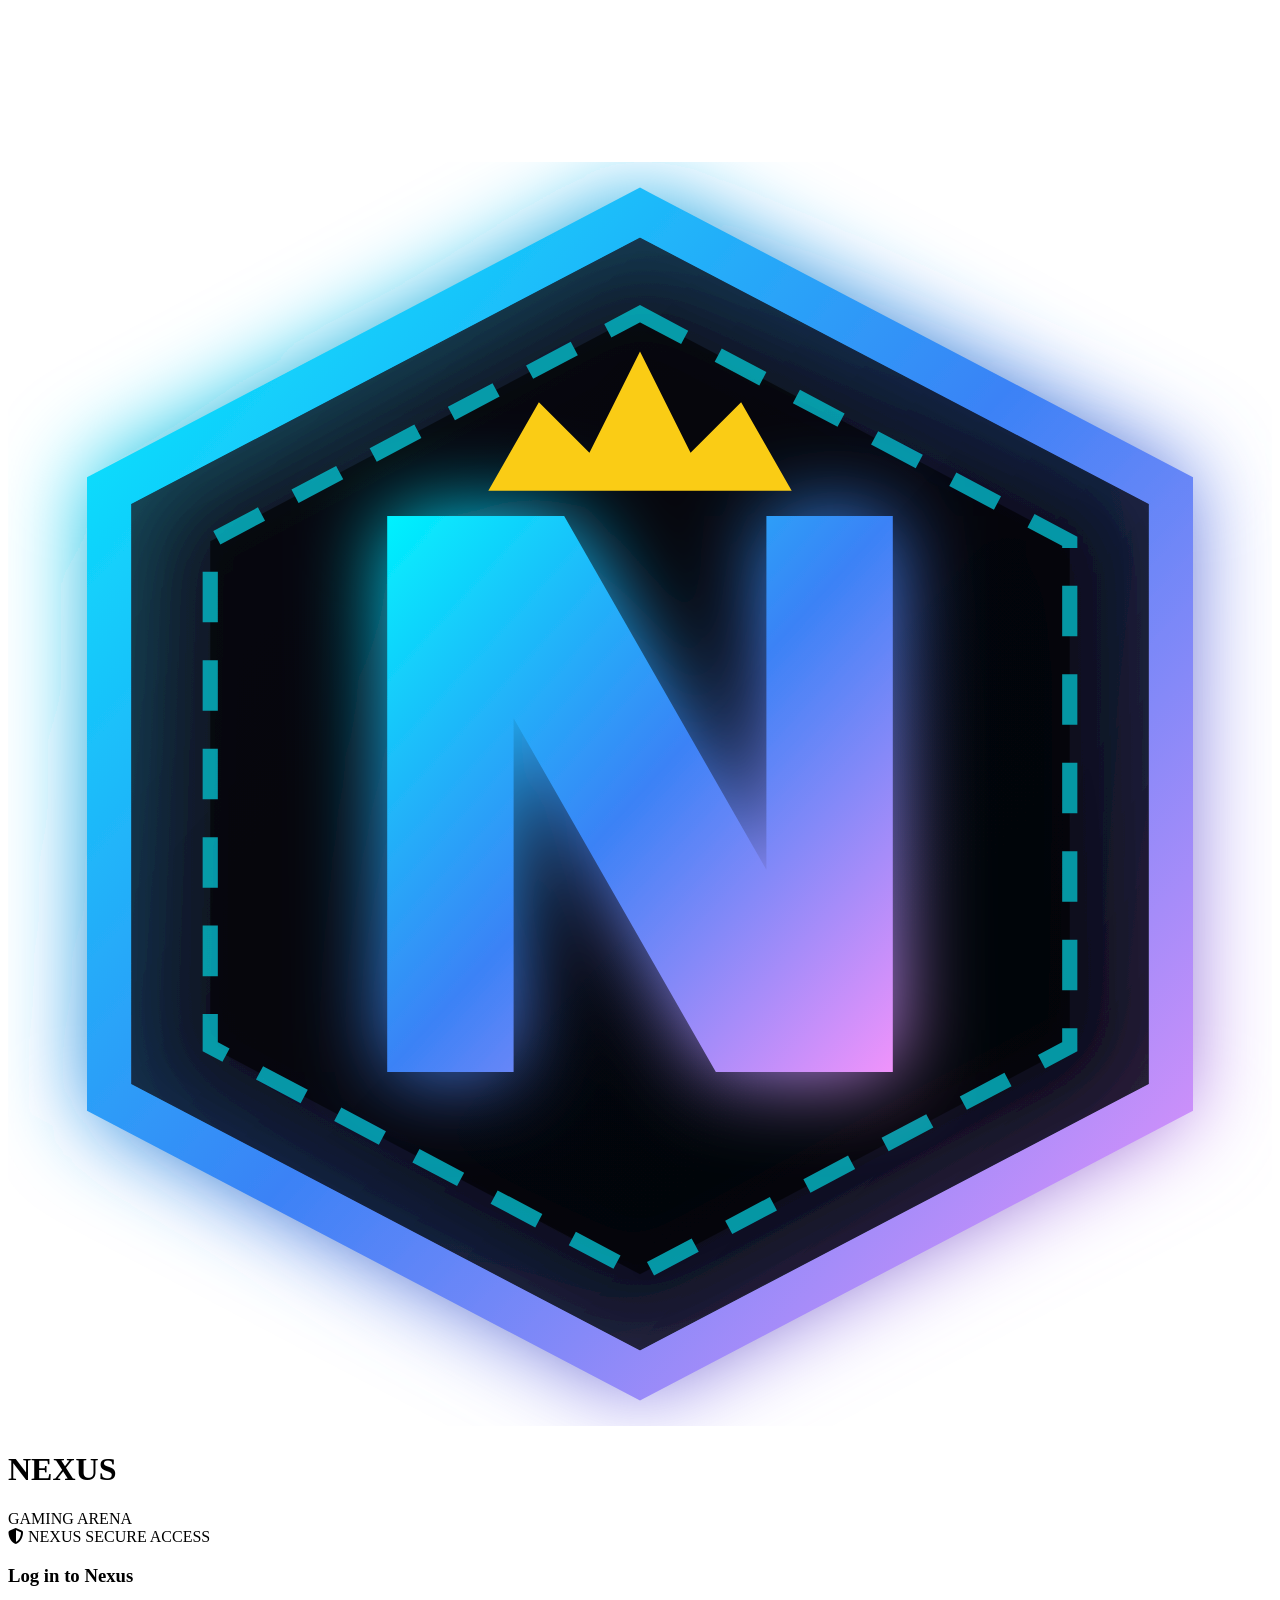
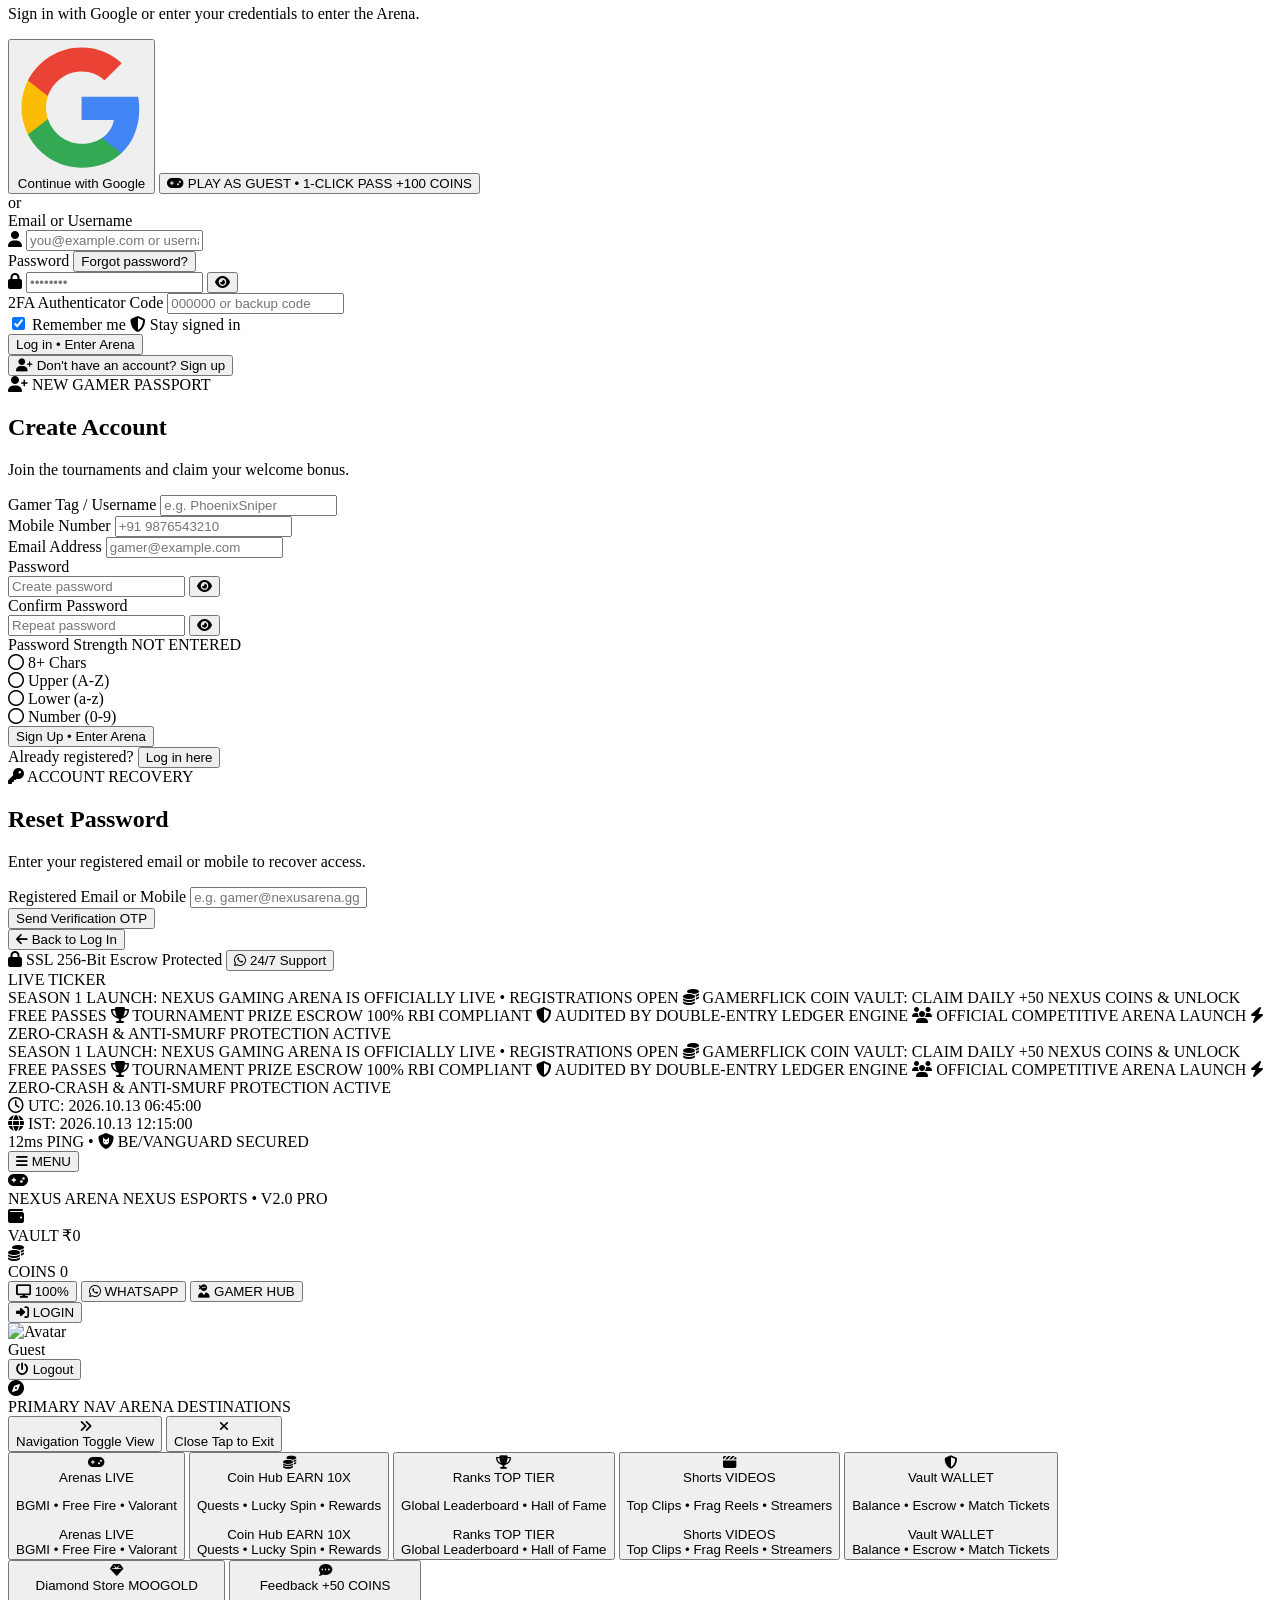
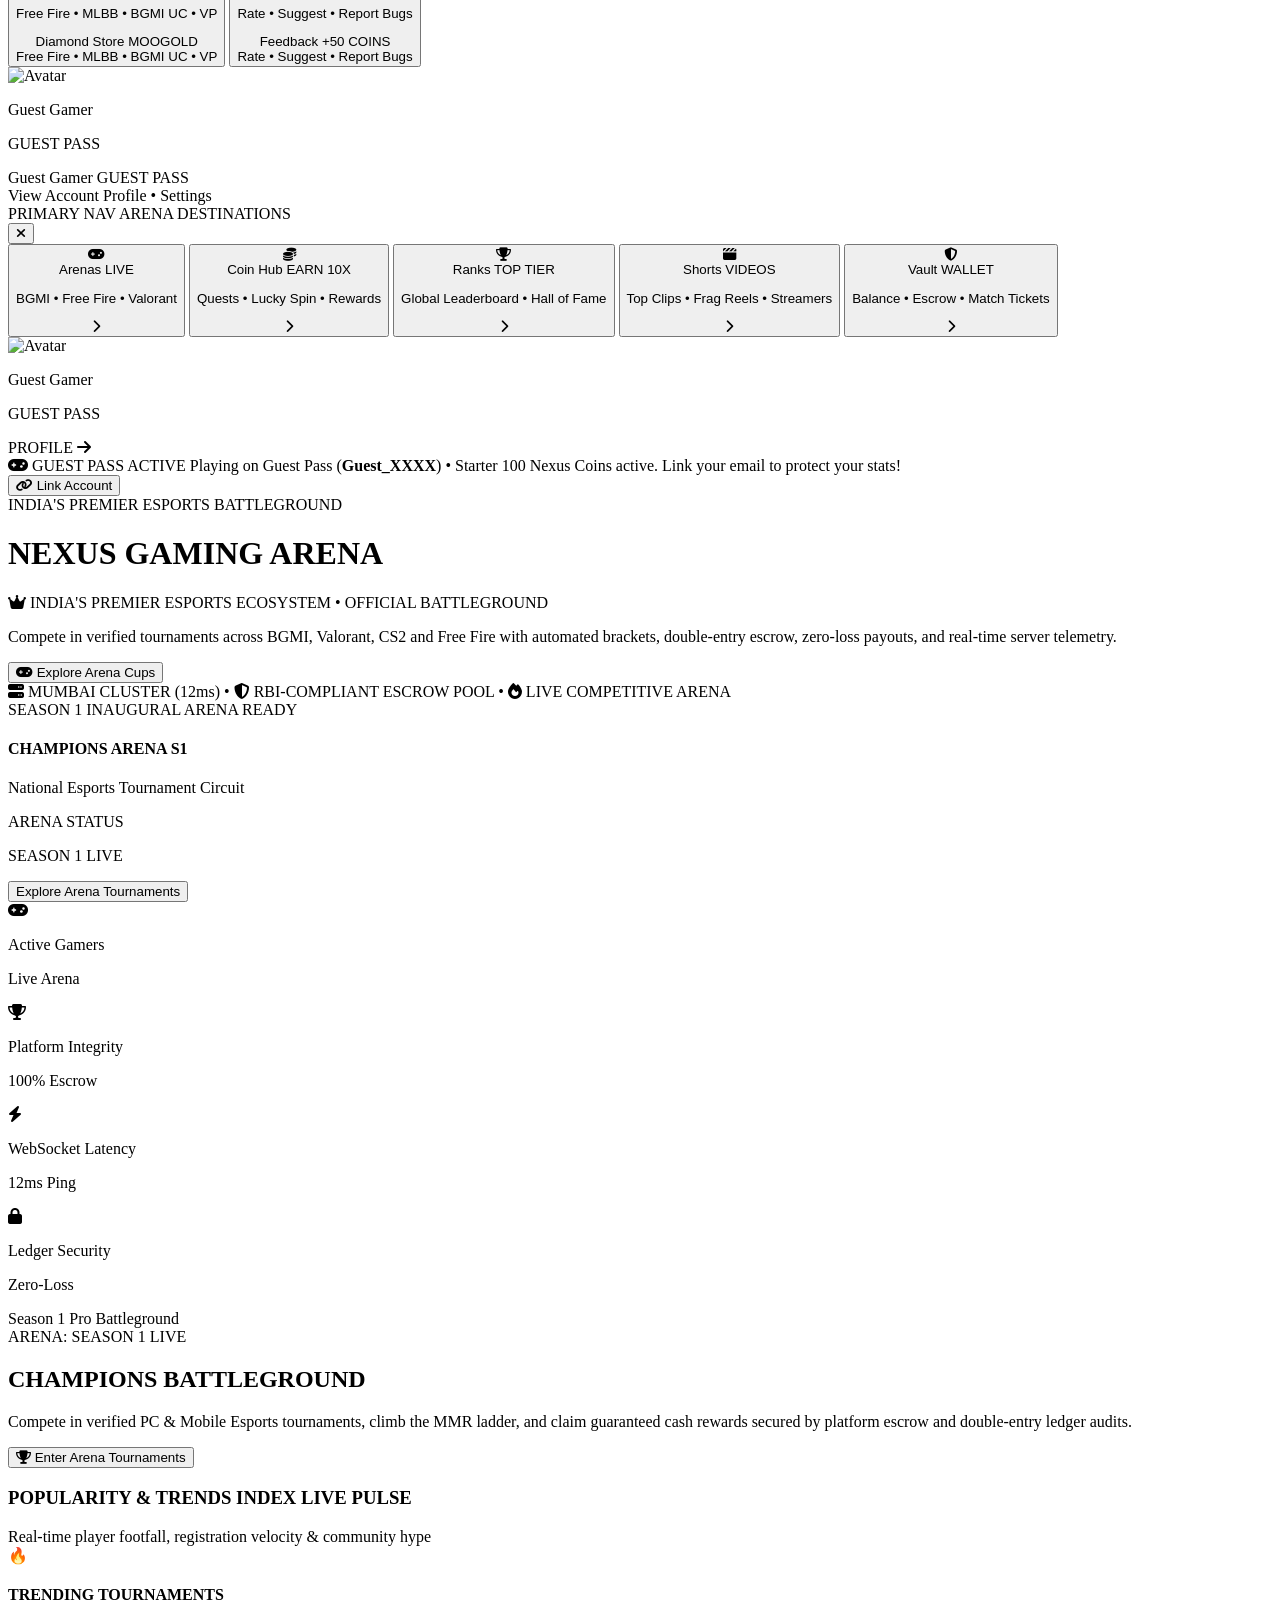
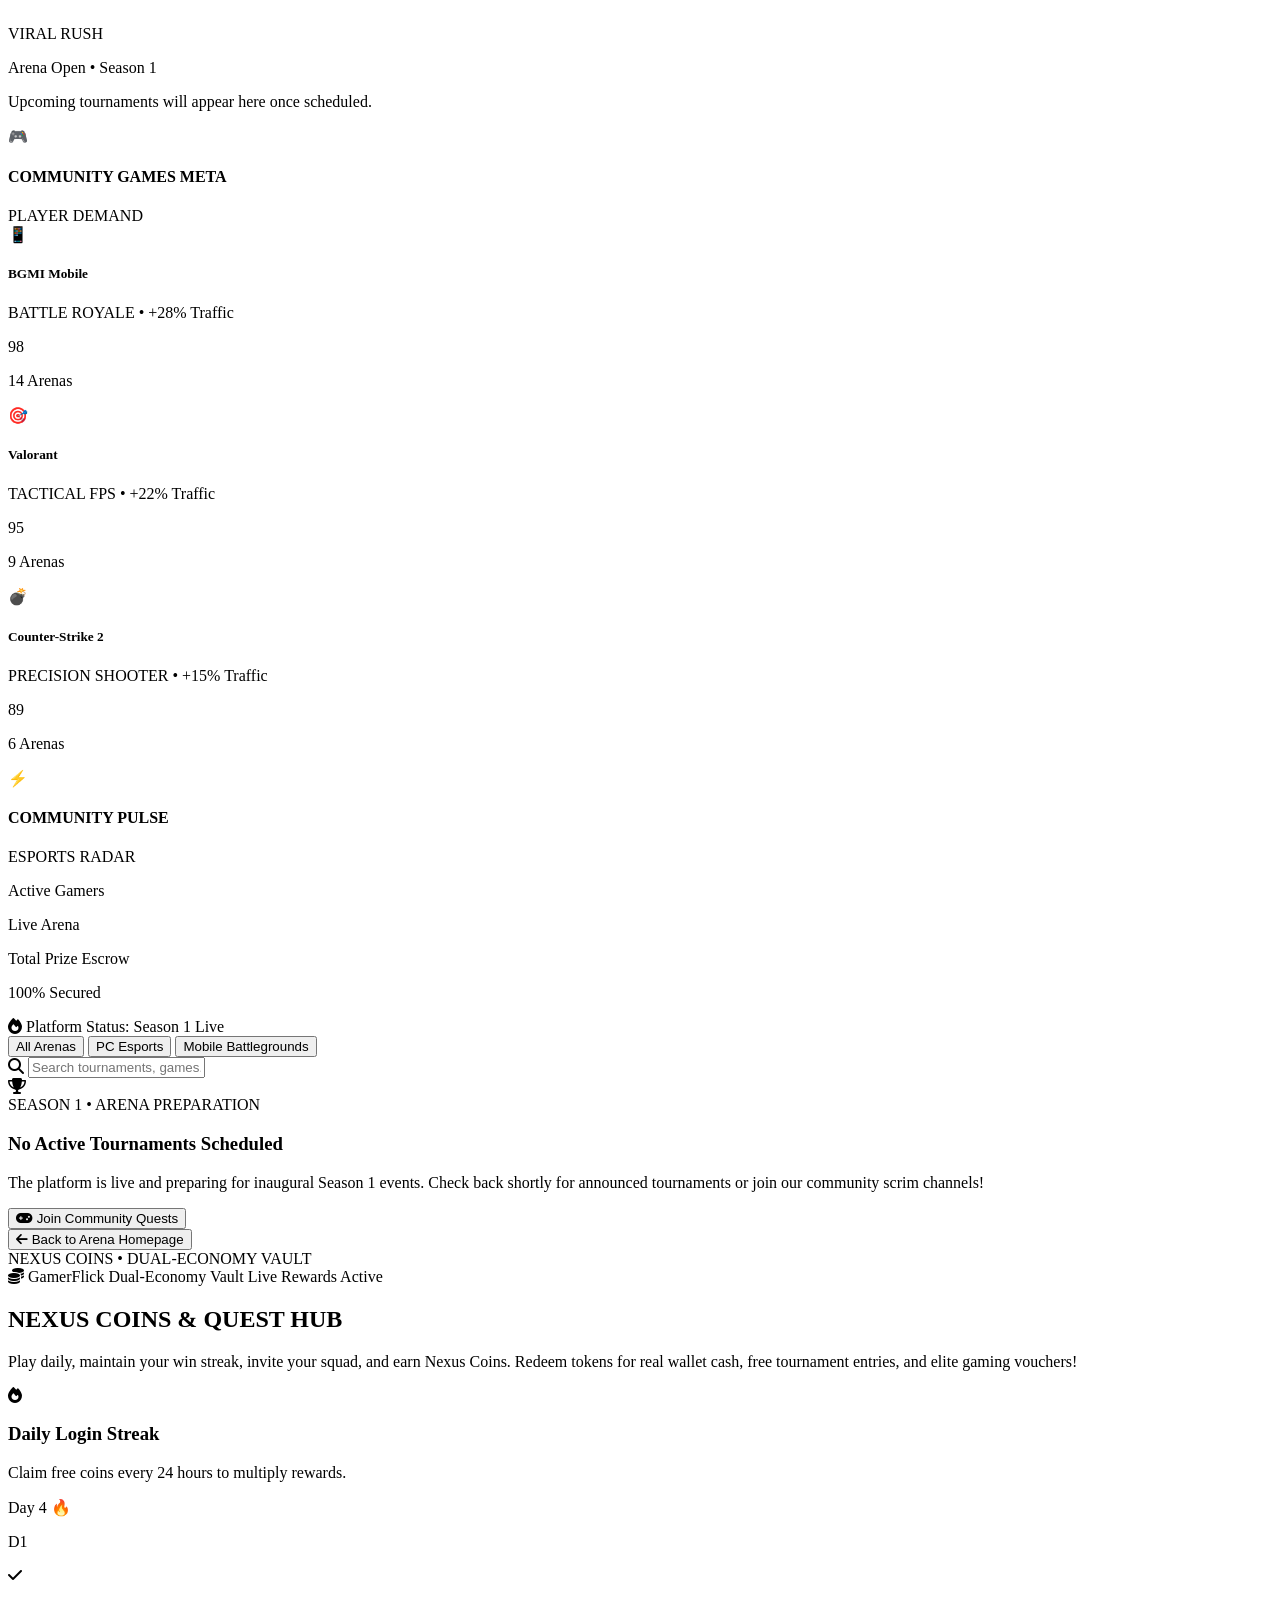
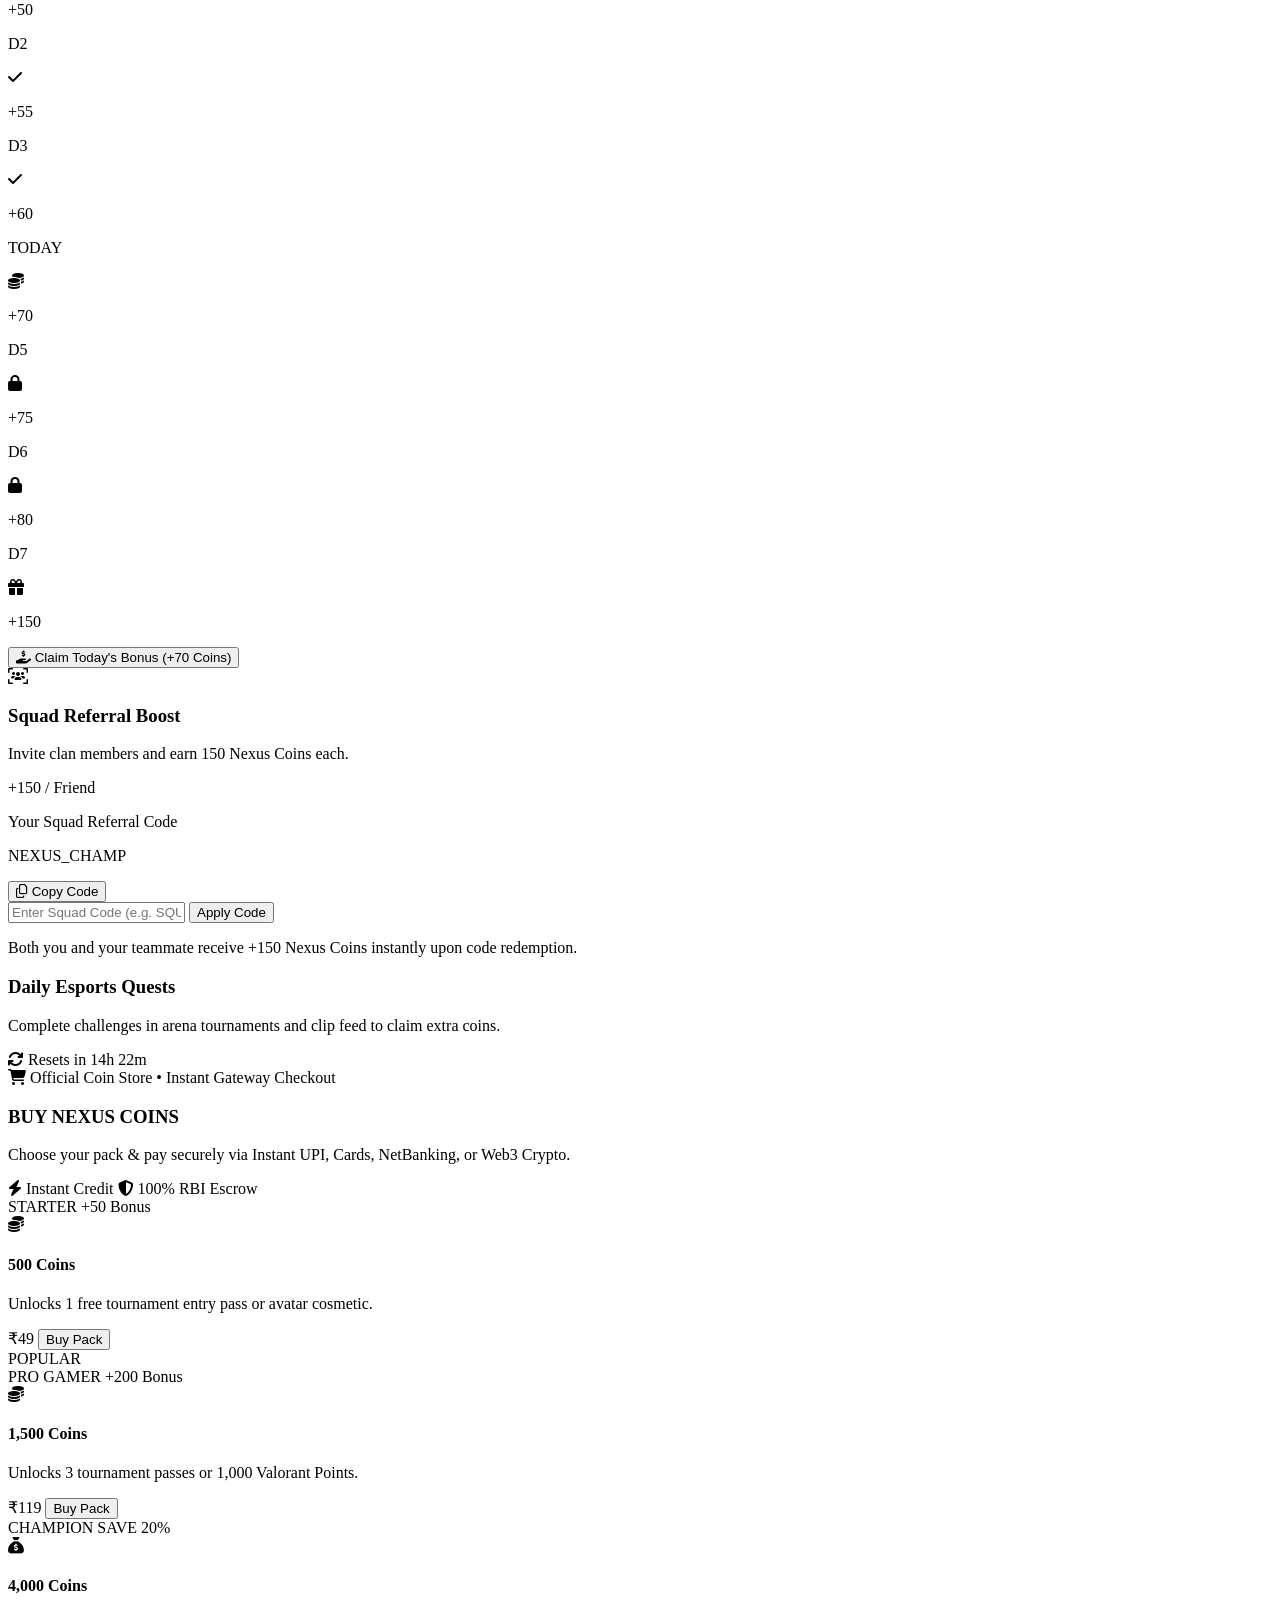
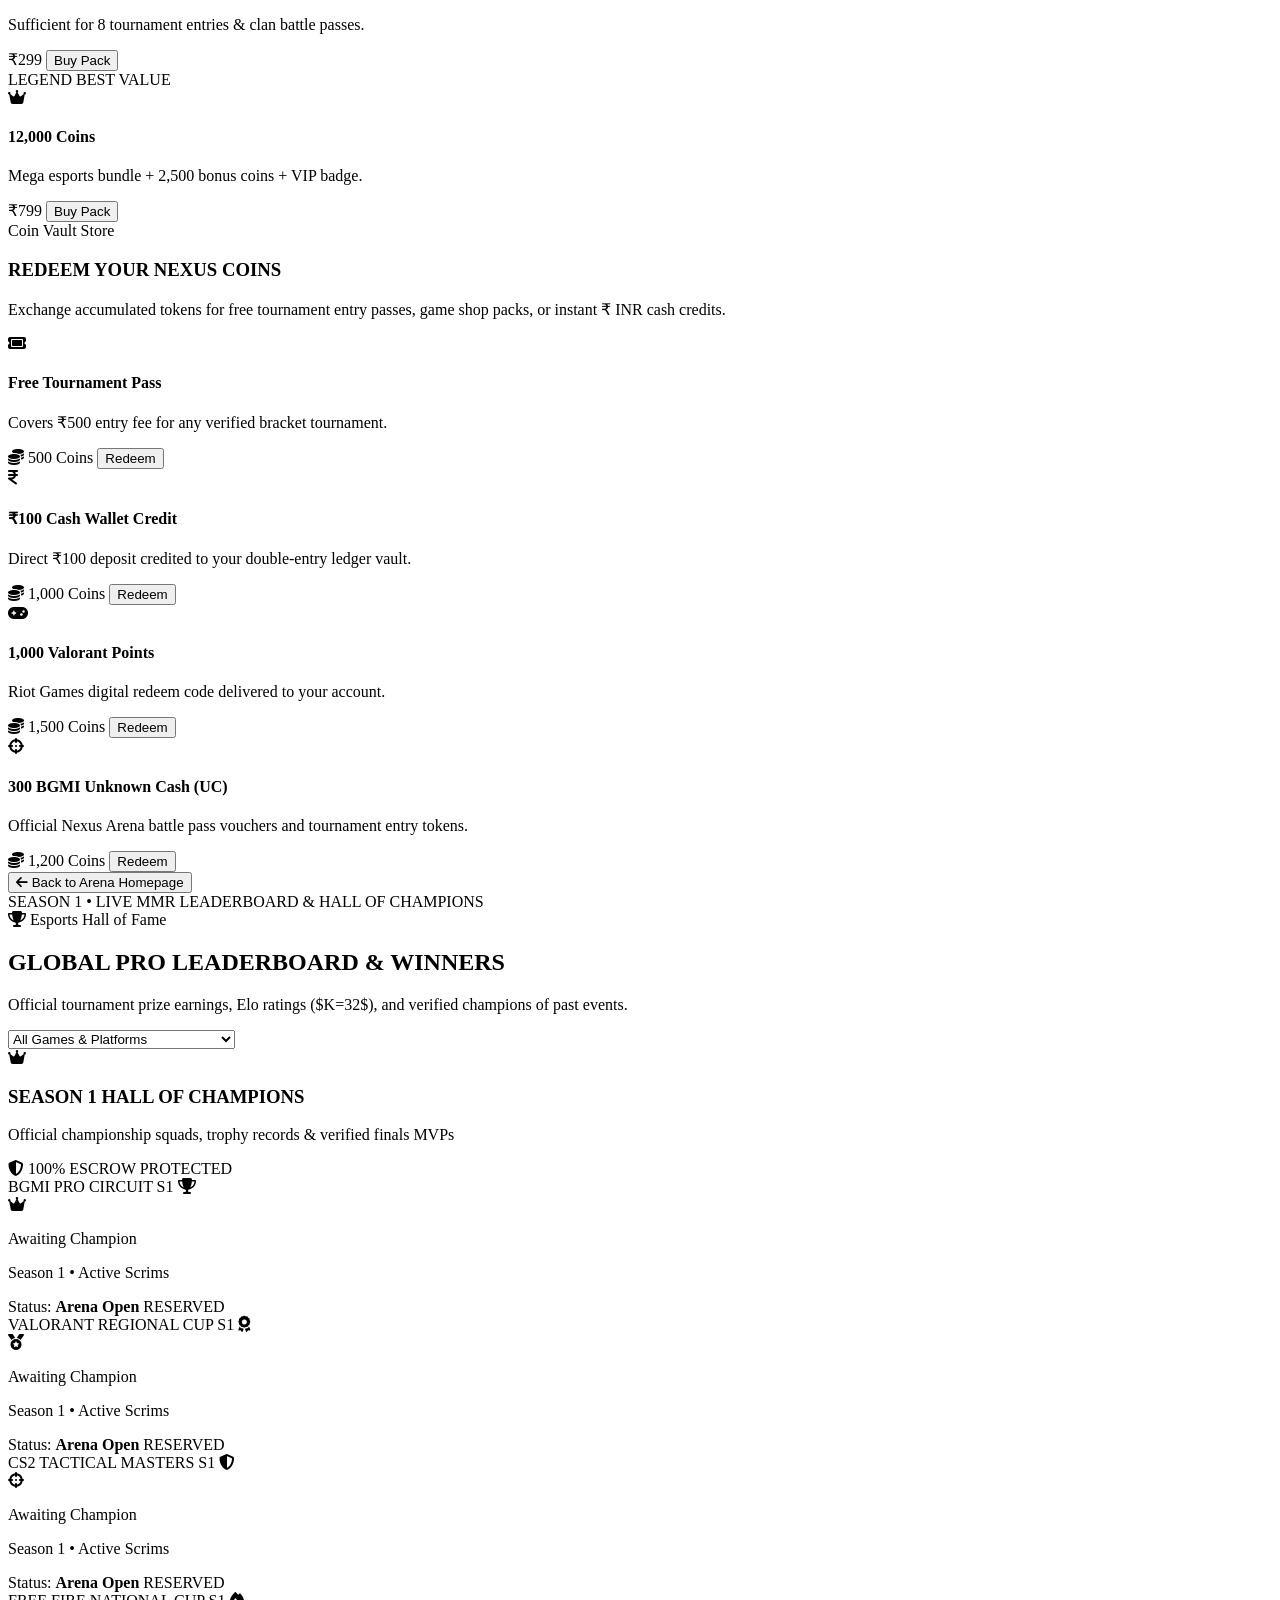
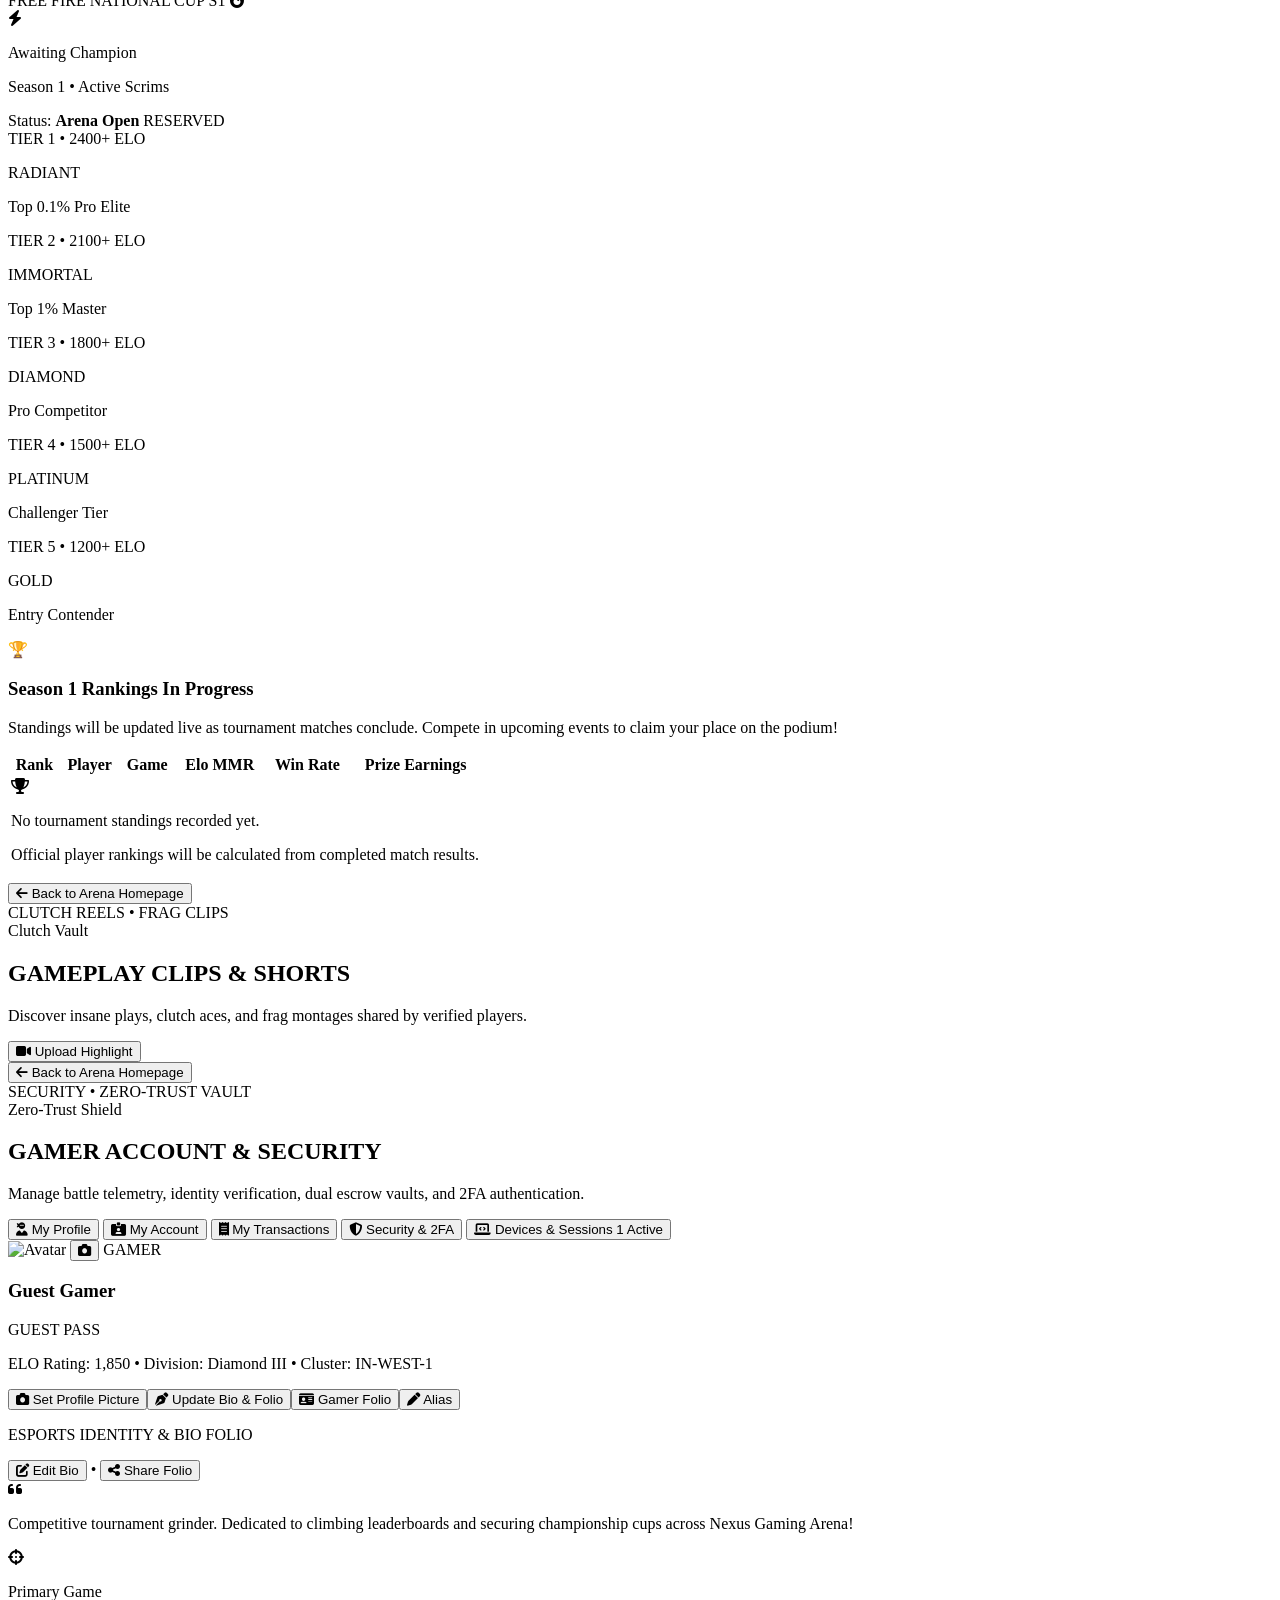
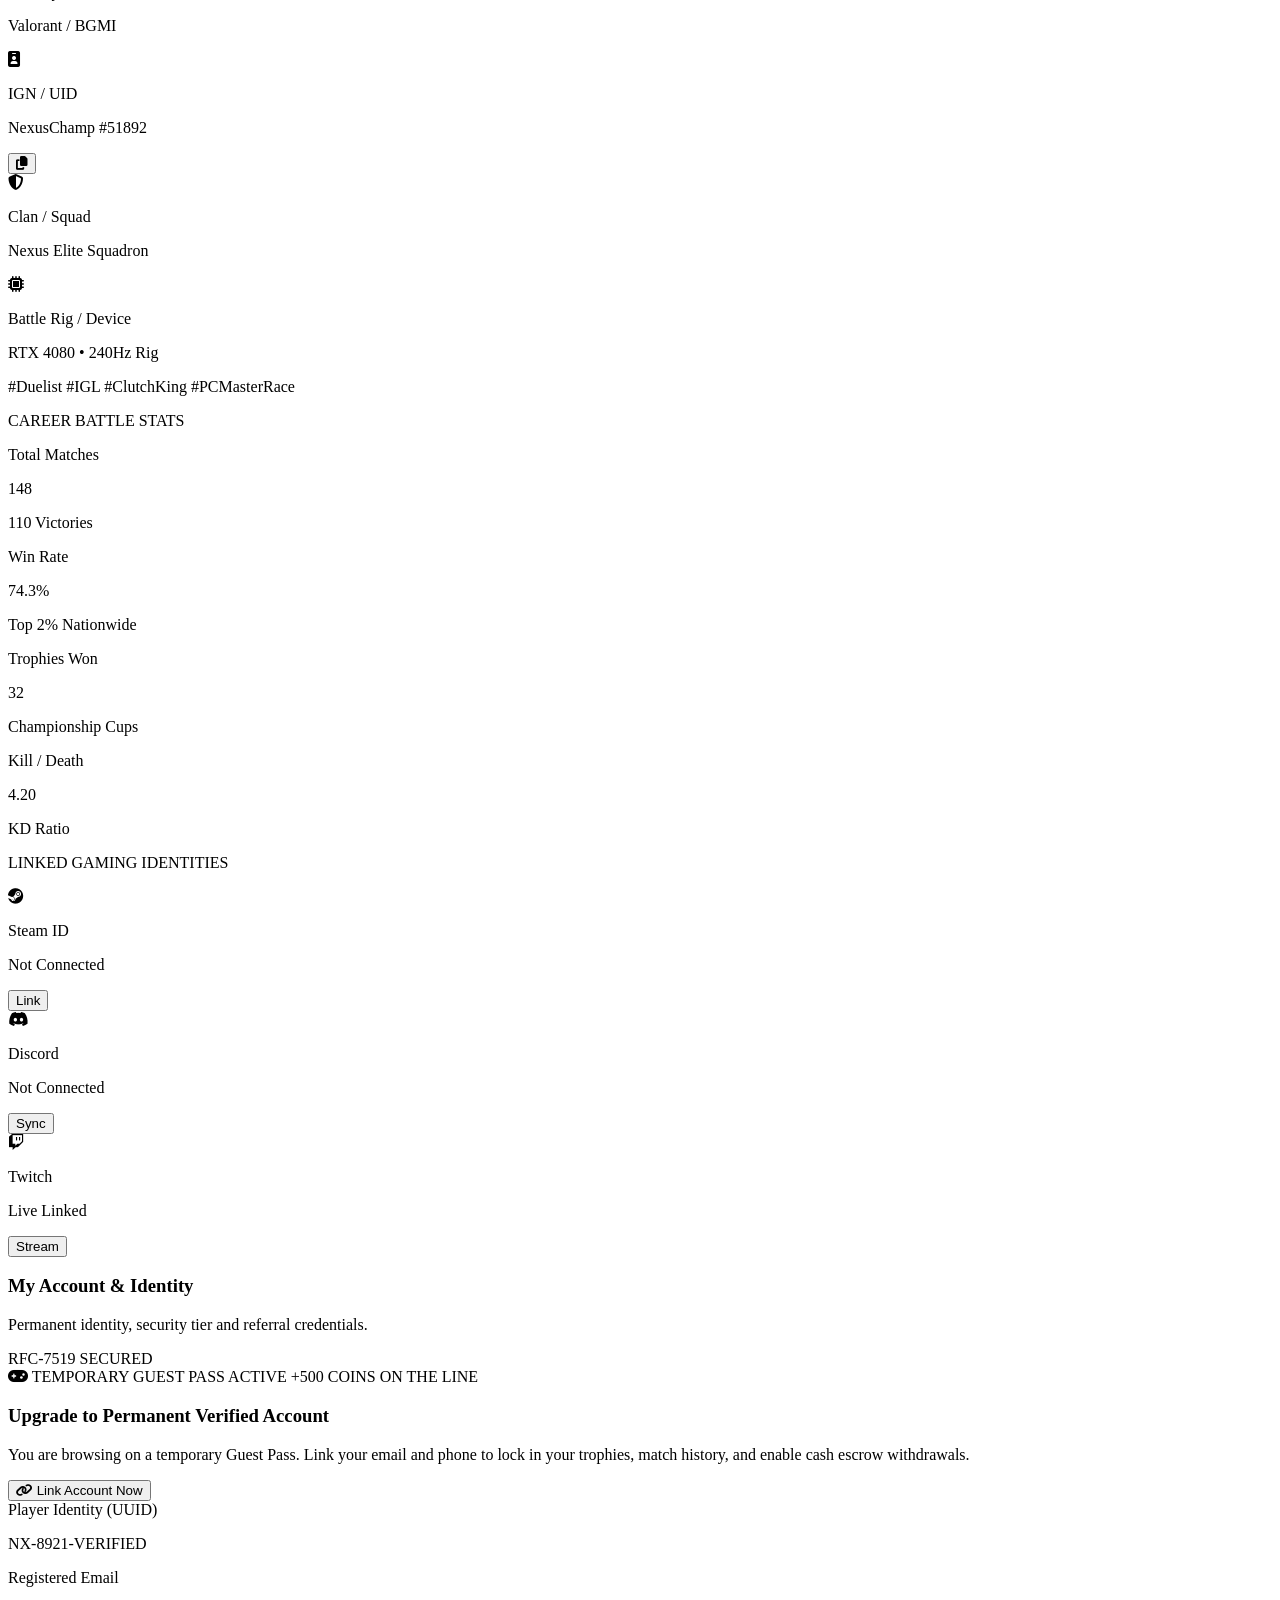
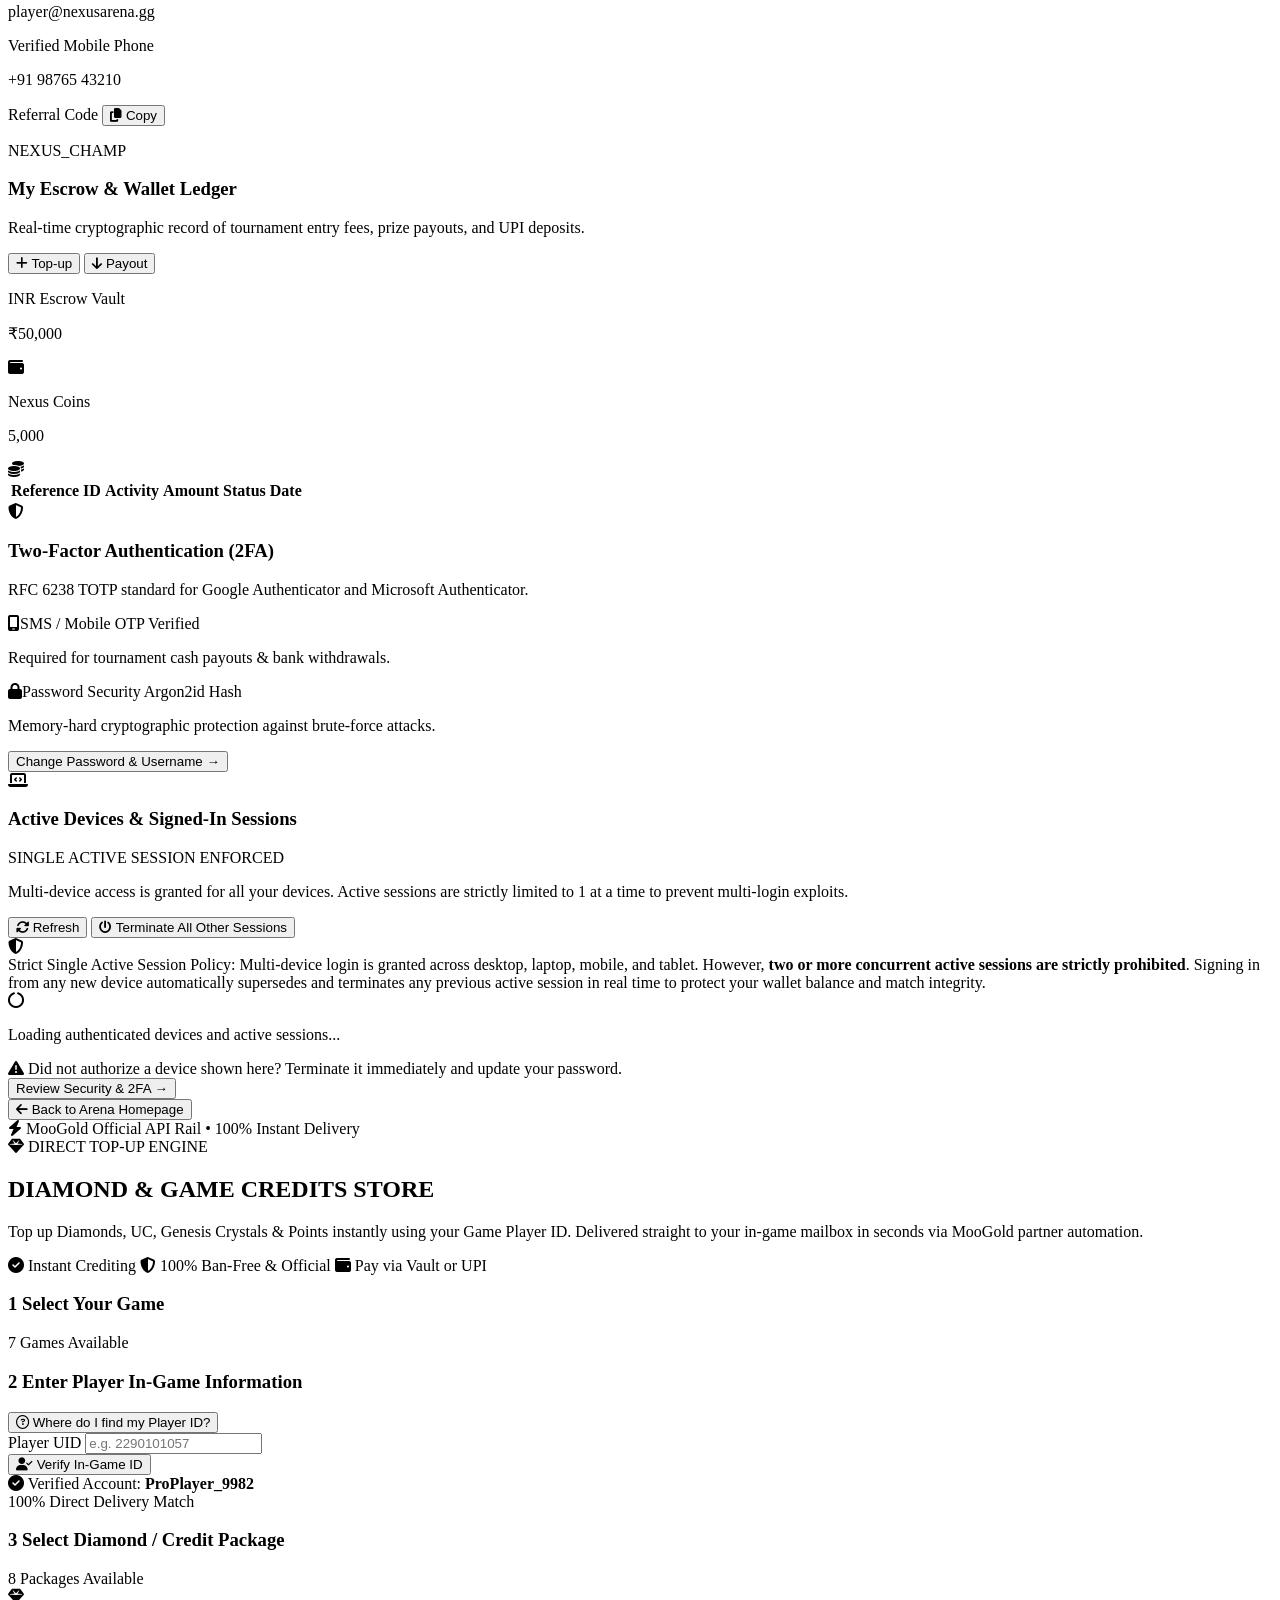
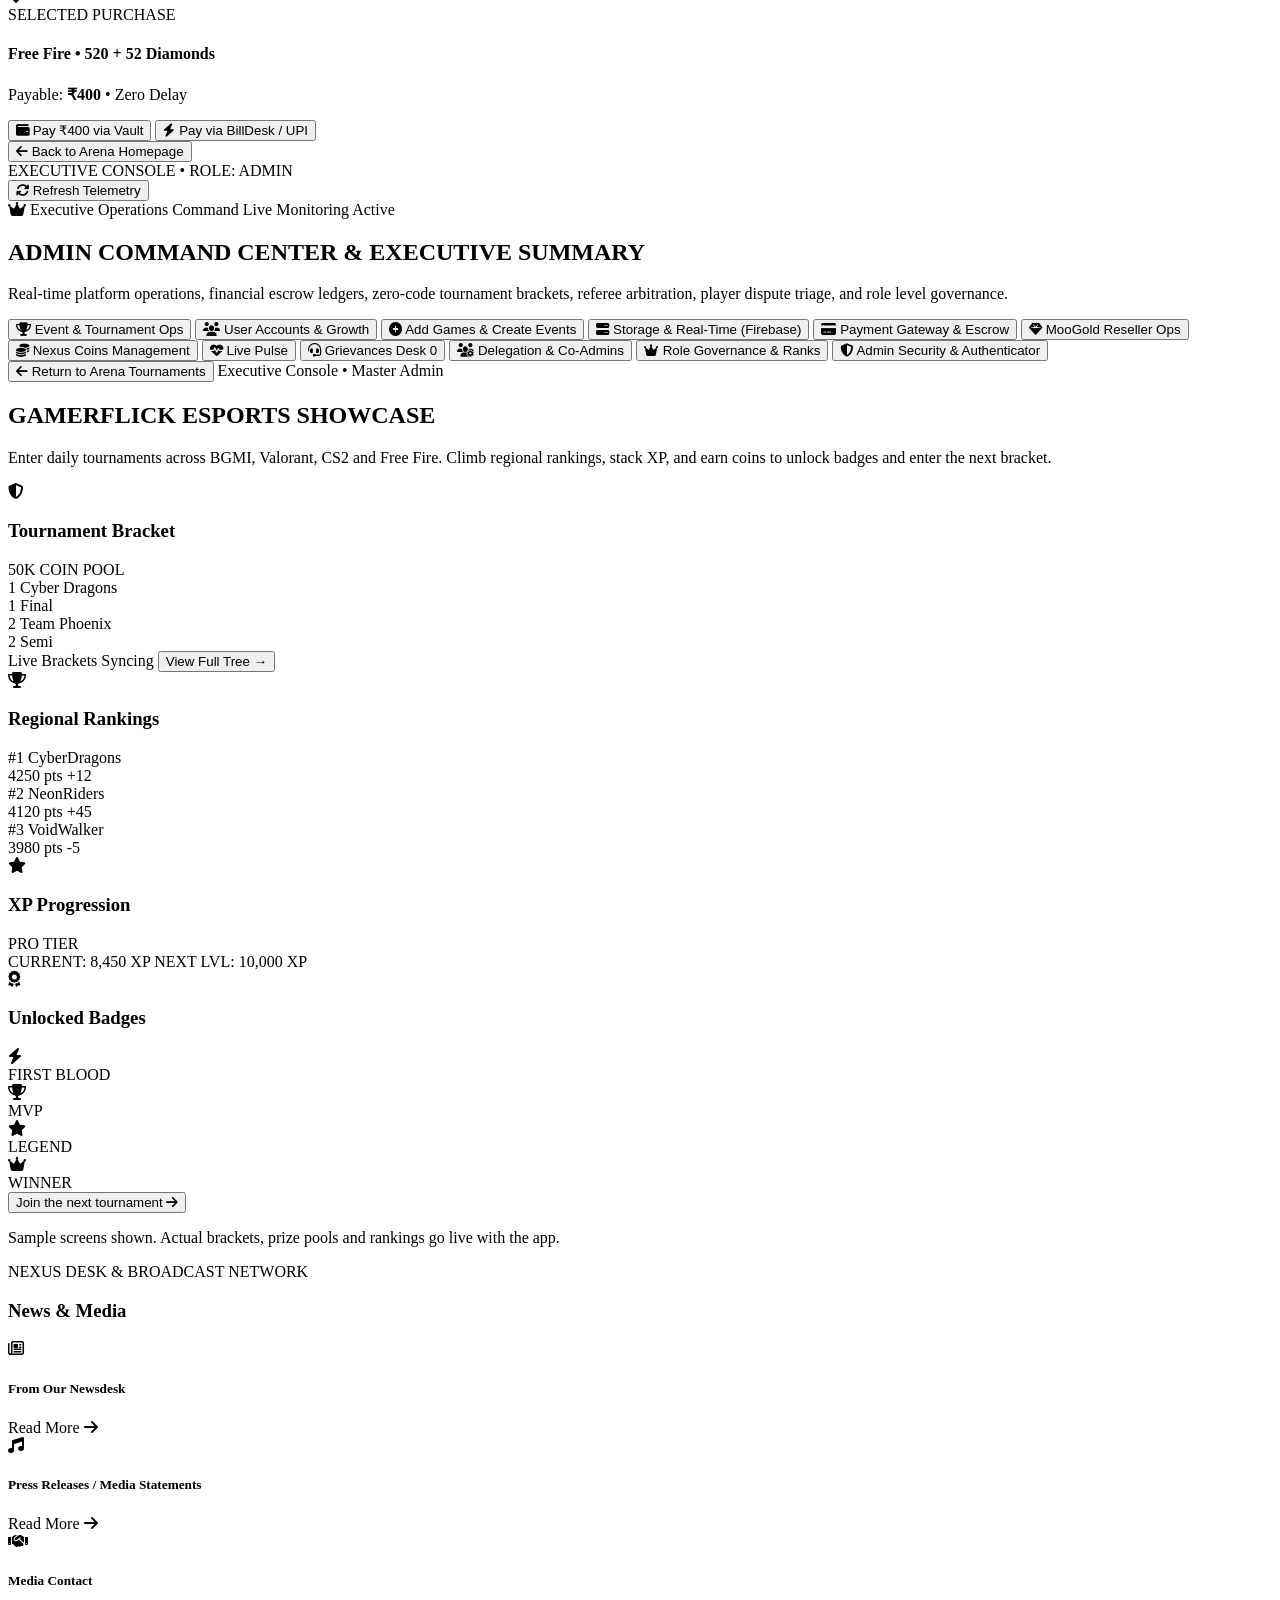
==== commit a5a3a8d0: "feat: purge demo data and initialize clean Season 1 production state" ====
--- a/templates/index.html
+++ b/templates/index.html
@@ -419,19 +419,19 @@
                 </span>
                 <div class="marquee-container flex-1 min-w-0 overflow-hidden">
                     <div class="marquee-content flex items-center gap-8 text-gray-300 uppercase font-rajdhani font-bold tracking-wider text-xs">
-                        <span class="flex items-center gap-2"><span class="live-indicator-dot"></span> <span class="text-cyan-400">SEASON 4 FINALS:</span> VALORANT PRO CUP CHECK-IN CLOSES IN 45 MINS</span>
+                        <span class="flex items-center gap-2"><span class="live-indicator-dot"></span> <span class="text-cyan-400">SEASON 1 LAUNCH:</span> NEXUS GAMING ARENA IS OFFICIALLY LIVE &bull; REGISTRATIONS OPEN</span>
                         <span class="flex items-center gap-2"><i class="fa-solid fa-coins text-amber-400 coin-shimmer"></i> <span class="text-amber-400">GAMERFLICK COIN VAULT:</span> CLAIM DAILY +50 NEXUS COINS & UNLOCK FREE PASSES</span>
                         <span class="flex items-center gap-2"><i class="fa-solid fa-trophy text-amber-400"></i> TOURNAMENT PRIZE ESCROW 100% RBI COMPLIANT</span>
-                        <span class="flex items-center gap-2"><i class="fa-solid fa-shield-halved text-green-400"></i> ₹10,00,000 PRIZE ESCROW VERIFIED BY DOUBLE-ENTRY LEDGER</span>
-                        <span class="flex items-center gap-2"><i class="fa-solid fa-users text-violet-400"></i> OFFICIAL COMPETITIVE SEASONS LIVE</span>
+                        <span class="flex items-center gap-2"><i class="fa-solid fa-shield-halved text-green-400"></i> AUDITED BY DOUBLE-ENTRY LEDGER ENGINE</span>
+                        <span class="flex items-center gap-2"><i class="fa-solid fa-users text-violet-400"></i> OFFICIAL COMPETITIVE ARENA LAUNCH</span>
                         <span class="flex items-center gap-2"><i class="fa-solid fa-bolt text-pink-400"></i> ZERO-CRASH & ANTI-SMURF PROTECTION ACTIVE</span>
                     </div>
                     <div class="marquee-content flex items-center gap-8 text-gray-300 uppercase font-rajdhani font-bold tracking-wider text-xs" aria-hidden="true">
-                        <span class="flex items-center gap-2"><span class="live-indicator-dot"></span> <span class="text-cyan-400">SEASON 4 FINALS:</span> VALORANT PRO CUP CHECK-IN CLOSES IN 45 MINS</span>
+                        <span class="flex items-center gap-2"><span class="live-indicator-dot"></span> <span class="text-cyan-400">SEASON 1 LAUNCH:</span> NEXUS GAMING ARENA IS OFFICIALLY LIVE &bull; REGISTRATIONS OPEN</span>
                         <span class="flex items-center gap-2"><i class="fa-solid fa-coins text-amber-400 coin-shimmer"></i> <span class="text-amber-400">GAMERFLICK COIN VAULT:</span> CLAIM DAILY +50 NEXUS COINS & UNLOCK FREE PASSES</span>
                         <span class="flex items-center gap-2"><i class="fa-solid fa-trophy text-amber-400"></i> TOURNAMENT PRIZE ESCROW 100% RBI COMPLIANT</span>
-                        <span class="flex items-center gap-2"><i class="fa-solid fa-shield-halved text-green-400"></i> ₹10,00,000 PRIZE ESCROW VERIFIED BY DOUBLE-ENTRY LEDGER</span>
-                        <span class="flex items-center gap-2"><i class="fa-solid fa-users text-violet-400"></i> OFFICIAL COMPETITIVE SEASONS LIVE</span>
+                        <span class="flex items-center gap-2"><i class="fa-solid fa-shield-halved text-green-400"></i> AUDITED BY DOUBLE-ENTRY LEDGER ENGINE</span>
+                        <span class="flex items-center gap-2"><i class="fa-solid fa-users text-violet-400"></i> OFFICIAL COMPETITIVE ARENA LAUNCH</span>
                         <span class="flex items-center gap-2"><i class="fa-solid fa-bolt text-pink-400"></i> ZERO-CRASH & ANTI-SMURF PROTECTION ACTIVE</span>
                     </div>
                 </div>
@@ -482,7 +482,7 @@
                     </div>
                     <div class="shrink-0">
                         <span class="font-orbitron font-black text-xs sm:text-lg tracking-wider text-transparent bg-clip-text bg-gradient-to-r from-cyan-300 via-blue-400 to-fuchsia-400">NEXUS<span class="hidden xs:inline"> ARENA</span></span>
-                        <span class="text-[7px] sm:text-[8px] font-mono text-cyan-400 hidden sm:block tracking-widest uppercase">BY WOLFY &bull; V2.0 PRO</span>
+                        <span class="text-[7px] sm:text-[8px] font-mono text-cyan-400 hidden sm:block tracking-widest uppercase">NEXUS ESPORTS &bull; V2.0 PRO</span>
                     </div>
                 </div>
             </div>
@@ -518,7 +518,7 @@
                 </button>
 
                 <!-- 4. WhatsApp VIP Support Button (Visible on md: and above, always in Gamer Hub) -->
-                <button type="button" onclick="launchWhatsAppSupport()" id="navbar-whatsapp-btn" class="hidden md:flex items-center gap-1 px-2 py-1 sm:px-2.5 sm:py-1.5 rounded-xl bg-gradient-to-r from-emerald-500/15 via-green-500/15 to-emerald-500/20 hover:from-emerald-500/30 hover:to-green-500/30 border border-emerald-500/50 hover:border-emerald-400 text-emerald-400 hover:text-white transition-all shadow-md group cursor-pointer glow-cyan active:scale-95 shrink-0" title="24/7 WhatsApp VIP Support with Wolfy">
+                <button type="button" onclick="launchWhatsAppSupport()" id="navbar-whatsapp-btn" class="hidden md:flex items-center gap-1 px-2 py-1 sm:px-2.5 sm:py-1.5 rounded-xl bg-gradient-to-r from-emerald-500/15 via-green-500/15 to-emerald-500/20 hover:from-emerald-500/30 hover:to-green-500/30 border border-emerald-500/50 hover:border-emerald-400 text-emerald-400 hover:text-white transition-all shadow-md group cursor-pointer glow-cyan active:scale-95 shrink-0" title="24/7 WhatsApp VIP Support">
                     <i class="fa-brands fa-whatsapp text-xs sm:text-sm text-emerald-400 group-hover:scale-110 transition-transform"></i>
                     <span class="font-rajdhani font-black text-[11px] uppercase tracking-wider text-emerald-300 group-hover:text-white hidden lg:inline">WHATSAPP</span>
                     <span class="w-1.5 h-1.5 rounded-full bg-emerald-400 animate-pulse hidden sm:inline"></span>
@@ -1016,7 +1016,7 @@
 
                     <p class="font-rajdhani font-bold text-lg sm:text-2xl text-cyan-400 tracking-wide flex items-center gap-2 justify-center lg:justify-start">
                         <i class="fa-solid fa-crown text-amber-400"></i>
-                        <span>WOLFY'S PRO ESPORTS ECOSYSTEM &bull; OFFICIAL BATTLEGROUND</span>
+                        <span>INDIA'S PREMIER ESPORTS ECOSYSTEM &bull; OFFICIAL BATTLEGROUND</span>
                     </p>
 
                     <p class="font-inter text-sm sm:text-base text-gray-300 max-w-2xl leading-relaxed">
@@ -1034,30 +1034,30 @@
                     <div class="flex items-center gap-4 text-xs font-chakra text-gray-400 tracking-wider uppercase pt-2 justify-center lg:justify-start flex-wrap">
                         <span class="flex items-center gap-1.5 text-green-400"><i class="fa-solid fa-server"></i> MUMBAI CLUSTER (12ms)</span>
                         <span class="text-gray-600">&bull;</span>
-                        <span class="flex items-center gap-1.5 text-cyan-400"><i class="fa-solid fa-shield-halved"></i> ₹10,00,000 ESCROW POOL</span>
+                        <span class="flex items-center gap-1.5 text-cyan-400"><i class="fa-solid fa-shield-halved"></i> RBI-COMPLIANT ESCROW POOL</span>
                         <span class="text-gray-600">&bull;</span>
                         <span class="flex items-center gap-1.5 text-amber-400"><i class="fa-solid fa-fire"></i> LIVE COMPETITIVE ARENA</span>
                     </div>
                 </div>
 
                 <!-- Right: Major Upcoming Finals Ticker Card -->
-                <div class="bg-cyber-card/85 backdrop-blur-xl border border-cyan-500/40 rounded-3xl p-6 sm:p-7 shadow-2xl max-w-sm w-full space-y-4 glow-cyan hidden lg:block">
+                <div id="hero-next-major-card" class="bg-cyber-card/85 backdrop-blur-xl border border-cyan-500/40 rounded-3xl p-6 sm:p-7 shadow-2xl max-w-sm w-full space-y-4 glow-cyan hidden lg:block">
                     <div class="flex items-center justify-between">
-                        <span class="px-2.5 py-0.5 rounded-full text-[10px] font-black uppercase bg-red-500/20 text-red-400 border border-red-500/40 flex items-center gap-1">
-                            <span class="w-1.5 h-1.5 rounded-full bg-red-400 animate-ping"></span> NEXT MAJOR
+                        <span class="px-2.5 py-0.5 rounded-full text-[10px] font-black uppercase bg-cyan-500/20 text-cyan-400 border border-cyan-500/40 flex items-center gap-1">
+                            <span class="w-1.5 h-1.5 rounded-full bg-cyan-400 animate-pulse"></span> SEASON 1 INAUGURAL
                         </span>
-                        <span class="text-xs font-mono font-bold text-amber-400">PRIZE: ₹25,00,000</span>
+                        <span class="text-xs font-mono font-bold text-cyan-400">ARENA READY</span>
                     </div>
                     <div>
-                        <h4 class="font-orbitron font-black text-lg text-white">VALORANT PRO MASTERS S4</h4>
-                        <p class="text-xs text-gray-400 font-rajdhani font-semibold">National Double-Elimination Bracket</p>
+                        <h4 class="font-orbitron font-black text-lg text-white">CHAMPIONS ARENA S1</h4>
+                        <p class="text-xs text-gray-400 font-rajdhani font-semibold">National Esports Tournament Circuit</p>
                     </div>
                     <div class="p-3 bg-cyber-dark/80 rounded-2xl border border-cyber-border text-center">
-                        <p class="text-[10px] uppercase font-mono text-gray-400 mb-1">REGISTRATION CLOSES IN</p>
-                        <p id="hero-countdown" class="font-orbitron font-black text-xl text-cyan-400 tracking-widest">02d : 14h : 36m : 22s</p>
-                    </div>
-                    <button type="button" onclick="scrollToArenaTournaments()" class="w-full py-2.5 rounded-xl bg-gradient-to-r from-amber-500 to-orange-600 text-black font-orbitron font-black text-xs text-center uppercase tracking-wider hover:brightness-110 transition-all glow-gold cursor-pointer active:scale-95 shadow-md">
-                        Register Squad Now
+                        <p class="text-[10px] uppercase font-mono text-gray-400 mb-1">ARENA STATUS</p>
+                        <p class="font-orbitron font-black text-lg text-amber-400 tracking-wider">SEASON 1 LIVE</p>
+                    </div>
+                    <button type="button" onclick="scrollToTournaments()" class="w-full py-2.5 rounded-xl bg-gradient-to-r from-cyan-400 to-blue-600 text-black font-orbitron font-black text-xs text-center uppercase tracking-wider hover:brightness-110 transition-all glow-cyan cursor-pointer active:scale-95 shadow-md">
+                        Explore Arena Tournaments
                     </button>
                 </div>
             </div>
@@ -1081,8 +1081,8 @@
                     <i class="fa-solid fa-trophy"></i>
                 </div>
                 <div>
-                    <p class="text-[10px] text-gray-400 uppercase font-bold tracking-wider">Prize Distributed</p>
-                    <p class="font-orbitron font-extrabold text-base text-amber-400">₹25,00,000+</p>
+                    <p class="text-[10px] text-gray-400 uppercase font-bold tracking-wider">Platform Integrity</p>
+                    <p class="font-orbitron font-extrabold text-base text-amber-400">100% Escrow</p>
                 </div>
             </div>
             <div class="flex items-center gap-3 p-2 border-r border-cyber-border/40">
@@ -1154,12 +1154,12 @@
                 <div class="relative z-10 max-w-3xl space-y-5">
                     <div class="flex flex-wrap items-center gap-3">
                         <span class="px-3.5 py-1 rounded-full text-xs font-black uppercase tracking-widest bg-cyan-500/20 text-cyan-400 border border-cyan-500/40 tactical-badge flex items-center gap-2">
-                            <span class="live-indicator-dot"></span> Season 4 Pro Battleground
+                            <span class="live-indicator-dot"></span> Season 1 Pro Battleground
                         </span>
                         <!-- Live Countdown Box -->
                         <div class="bg-cyber-dark/80 px-3 py-1 rounded-lg border border-cyber-border text-xs font-mono font-bold text-gray-300 flex items-center gap-2">
-                            <span class="text-gray-400 text-[10px]">FINALS IN:</span>
-                            <span id="hero-countdown" class="text-amber-400">02d : 14h : 36m : 22s</span>
+                            <span class="text-gray-400 text-[10px]">ARENA:</span>
+                            <span id="hero-countdown" class="text-amber-400">SEASON 1 LIVE</span>
                         </div>
                     </div>
 
@@ -1204,53 +1204,9 @@
                             <span class="text-[10px] font-extrabold uppercase px-2 py-0.5 rounded bg-pink-500/20 text-pink-300">VIRAL RUSH</span>
                         </div>
                         <div id="trends-top-tournaments-list" class="space-y-3">
-                            <!-- Trending Tournament 1 -->
-                            <div class="flex items-center justify-between p-3 rounded-xl bg-cyber-dark/80 border border-cyber-border hover:border-pink-500/50 transition-all cursor-pointer group" onclick="viewTournamentBracket('t_bgmi_masters')">
-                                <div class="flex items-center gap-3">
-                                    <span class="w-6 h-6 rounded-lg bg-pink-500/20 text-pink-400 font-orbitron font-black text-xs flex items-center justify-center border border-pink-500/40">#1</span>
-                                    <div>
-                                        <h5 class="text-xs font-bold text-white group-hover:text-pink-400 transition-colors line-clamp-1">BGMI National Championship Masters</h5>
-                                        <p class="text-[10px] text-gray-400">BGMI Mobile &bull; ₹2,50,000</p>
-                                    </div>
-                                </div>
-                                <div class="text-right">
-                                    <span class="px-2 py-0.5 rounded text-[10px] font-black uppercase" style="background:#ff007f22; color:#ff007f; border:1px solid #ff007f55;">
-                                        98%
-                                    </span>
-                                    <p class="text-[9px] text-gray-400 pt-0.5">Viral Rush</p>
-                                </div>
-                            </div>
-                            <!-- Trending Tournament 2 -->
-                            <div class="flex items-center justify-between p-3 rounded-xl bg-cyber-dark/80 border border-cyber-border hover:border-pink-500/50 transition-all cursor-pointer group" onclick="viewTournamentBracket('t_valorant_pro')">
-                                <div class="flex items-center gap-3">
-                                    <span class="w-6 h-6 rounded-lg bg-pink-500/20 text-pink-400 font-orbitron font-black text-xs flex items-center justify-center border border-pink-500/40">#2</span>
-                                    <div>
-                                        <h5 class="text-xs font-bold text-white group-hover:text-pink-400 transition-colors line-clamp-1">Valorant Pro Champions Cup</h5>
-                                        <p class="text-[10px] text-gray-400">Valorant &bull; ₹1,50,000</p>
-                                    </div>
-                                </div>
-                                <div class="text-right">
-                                    <span class="px-2 py-0.5 rounded text-[10px] font-black uppercase" style="background:#00f2fe22; color:#00f2fe; border:1px solid #00f2fe55;">
-                                        95%
-                                    </span>
-                                    <p class="text-[9px] text-gray-400 pt-0.5">High Demand</p>
-                                </div>
-                            </div>
-                            <!-- Trending Tournament 3 -->
-                            <div class="flex items-center justify-between p-3 rounded-xl bg-cyber-dark/80 border border-cyber-border hover:border-pink-500/50 transition-all cursor-pointer group" onclick="viewTournamentBracket('t_cs2_showdown')">
-                                <div class="flex items-center gap-3">
-                                    <span class="w-6 h-6 rounded-lg bg-pink-500/20 text-pink-400 font-orbitron font-black text-xs flex items-center justify-center border border-pink-500/40">#3</span>
-                                    <div>
-                                        <h5 class="text-xs font-bold text-white group-hover:text-pink-400 transition-colors line-clamp-1">CS2 Elite Showdown Arena</h5>
-                                        <p class="text-[10px] text-gray-400">Counter-Strike 2 &bull; ₹75,000</p>
-                                    </div>
-                                </div>
-                                <div class="text-right">
-                                    <span class="px-2 py-0.5 rounded text-[10px] font-black uppercase" style="background:#00ffcc22; color:#00ffcc; border:1px solid #00ffcc55;">
-                                        88%
-                                    </span>
-                                    <p class="text-[9px] text-gray-400 pt-0.5">Rising Star</p>
-                                </div>
+                            <div class="p-4 rounded-xl bg-cyber-dark/60 border border-cyber-border text-center space-y-1.5">
+                                <p class="text-xs font-bold text-gray-300">Arena Open &bull; Season 1</p>
+                                <p class="text-[10px] text-gray-400">Upcoming tournaments will appear here once scheduled.</p>
                             </div>
                         </div>
                     </div>
@@ -1327,12 +1283,12 @@
                                 </div>
                                 <div class="p-2.5 rounded-xl bg-cyber-dark/80 border border-cyber-border">
                                     <p class="text-[10px] text-gray-400 uppercase font-bold">Total Prize Escrow</p>
-                                    <p class="font-orbitron font-extrabold text-sm text-cyan-400">₹25,00,000</p>
+                                    <p class="font-orbitron font-extrabold text-sm text-cyan-400">100% Secured</p>
                                 </div>
                             </div>
                             <div class="p-2.5 rounded-xl bg-gradient-to-r from-amber-950/40 to-cyber-dark border border-amber-500/40 flex items-center justify-between text-xs">
-                                <span class="text-gray-300 font-bold"><i class="fa-solid fa-fire text-amber-400 mr-1.5"></i> Trending #1 Event:</span>
-                                <span class="text-amber-400 font-black line-clamp-1 max-w-[140px]">BGMI National Masters</span>
+                                <span class="text-gray-300 font-bold"><i class="fa-solid fa-fire text-amber-400 mr-1.5"></i> Platform Status:</span>
+                                <span class="text-amber-400 font-black line-clamp-1 max-w-[140px]">Season 1 Live</span>
                             </div>
                         </div>
                     </div>
@@ -1354,165 +1310,23 @@
 
             <!-- Tournaments Grid (Dynamic Animated Cards) -->
             <div id="tournaments-grid" class="grid grid-cols-1 md:grid-cols-2 lg:grid-cols-3 gap-6">
-                <!-- Tournament 1: Valorant Pro Champions Cup -->
-                <div class="animated-border-card tactical-cut flex flex-col group">
-                    <div class="relative h-48 overflow-hidden bg-black">
-                        <img src="https://images.unsplash.com/photo-1542751371-adc38448a05e?w=800&auto=format&fit=crop&q=80" alt="Valorant Pro Champions Cup" class="w-full h-full object-cover group-hover:scale-110 transition-transform duration-700 opacity-90">
-                        <div class="absolute inset-0 bg-gradient-to-t from-cyber-card via-cyber-card/20 to-transparent"></div>
-                        <div class="absolute top-2.5 inset-x-2.5 flex items-start justify-between gap-2 z-10 pointer-events-none">
-                            <div class="flex flex-col gap-1 items-start min-w-0 max-w-[58%]">
-                                <span class="truncate max-w-full px-2.5 py-0.5 rounded-full text-[10px] sm:text-xs font-black uppercase tracking-wider bg-cyber-dark/95 backdrop-blur-md text-cyan-400 border border-cyan-500/40 tactical-badge glow-cyan" title="Valorant &bull; 5v5 Competitive Defuse">
-                                    Valorant &bull; 5v5 Competitive Defuse
-                                </span>
-                                <span class="truncate max-w-full text-[9px] sm:text-[10px] text-gray-300 font-bold bg-black/80 px-2 py-0.5 rounded-md backdrop-blur-sm border border-cyber-border" title="Bind / Ascent / Haven &bull; Mumbai AWS">
-                                    <i class="fa-solid fa-map-pin text-pink-400 mr-1"></i>Bind / Ascent / Haven &bull; Mumbai AWS
-                                </span>
-                            </div>
-                            <div class="flex flex-col items-end gap-1 flex-shrink-0">
-                                <span class="px-2.5 py-0.5 rounded-full text-[10px] sm:text-xs font-black uppercase tracking-wider flex items-center gap-1.5 urgency-badge whitespace-nowrap bg-red-500/20 text-red-400 border border-red-500/40">
-                                    <span class="w-1.5 h-1.5 rounded-full bg-red-400 animate-ping"></span>
-                                    LIVE NOW
-                                </span>
-                                <span class="px-2 py-0.5 rounded text-[10px] font-black uppercase tracking-wider inline-flex items-center gap-1 whitespace-nowrap" style="background: #00f2fe22; color: #00f2fe; border: 1px solid #00f2fe55;"><span class="w-1.5 h-1.5 rounded-full" style="background-color: #00f2fe;"></span>⚡ HIGH DEMAND &bull; 95%</span>
-                            </div>
-                        </div>
-                    </div>
-                    <div class="p-6 flex-1 flex flex-col justify-between space-y-4">
-                        <div class="space-y-2">
-                            <h3 class="font-orbitron font-extrabold text-lg text-white group-hover:text-cyan-400 transition-colors drop-shadow-[0_0_8px_rgba(0,242,254,0.3)]">Valorant Pro Champions Cup</h3>
-                            <div class="space-y-1 pt-1">
-                                <div class="flex justify-between text-[11px] font-bold">
-                                    <span class="text-gray-300"><i class="fa-solid fa-users text-violet-400 mr-1"></i> 8/8 Slots Locked</span>
-                                    <span class="text-cyan-400 font-mono">100% Filled</span>
-                                </div>
-                                <div class="w-full bg-cyber-dark rounded-full h-2 overflow-hidden border border-cyber-border/80">
-                                    <div class="progress-bar-neon h-full rounded-full transition-all duration-700" style="width: 100%"></div>
-                                </div>
-                            </div>
-                        </div>
-                        <div class="flex items-center justify-between pt-3 border-t border-cyber-border/80">
-                            <div>
-                                <p class="text-[10px] text-gray-400 uppercase font-black tracking-wider">Prize Pool</p>
-                                <p class="font-orbitron font-black text-cyan-400 text-xl glow-text-cyan">₹1,50,000</p>
-                                <p class="text-[10px] text-gray-300 font-bold pt-0.5">Entry: ₹500 <span class="text-gray-400 font-normal">or</span> <span class="text-amber-400">🪙 500 Coins</span></p>
-                            </div>
-                            <div class="flex gap-2">
-                                <button onclick="viewTournamentBracket('t_valorant_pro')" class="px-3 py-2 rounded-xl bg-cyber-dark border border-cyber-border text-gray-300 hover:text-white hover:border-cyan-400 text-xs font-bold transition-all btn-sweep" title="Elimination Bracket">
-                                    <i class="fa-solid fa-sitemap mr-1"></i> Brackets
-                                </button>
-                                <button onclick="openRegisterModal('t_valorant_pro')" class="px-4 py-2 rounded-xl bg-gradient-to-r from-cyan-400 to-blue-600 text-black font-black text-xs hover:brightness-110 transition-all glow-cyan btn-sweep">
-                                    Join Arena
-                                </button>
-                            </div>
-                        </div>
-                    </div>
-                </div>
-
-                <!-- Tournament 2: BGMI National Championship Masters -->
-                <div class="animated-border-card tactical-cut flex flex-col group">
-                    <div class="relative h-48 overflow-hidden bg-black">
-                        <img src="https://images.unsplash.com/photo-1511512578047-dfb367046420?w=800&auto=format&fit=crop&q=80" alt="BGMI National Championship Masters" class="w-full h-full object-cover group-hover:scale-110 transition-transform duration-700 opacity-90">
-                        <div class="absolute inset-0 bg-gradient-to-t from-cyber-card via-cyber-card/20 to-transparent"></div>
-                        <div class="absolute top-2.5 inset-x-2.5 flex items-start justify-between gap-2 z-10 pointer-events-none">
-                            <div class="flex flex-col gap-1 items-start min-w-0 max-w-[58%]">
-                                <span class="truncate max-w-full px-2.5 py-0.5 rounded-full text-[10px] sm:text-xs font-black uppercase tracking-wider bg-cyber-dark/95 backdrop-blur-md text-cyan-400 border border-cyan-500/40 tactical-badge glow-cyan" title="BGMI Mobile &bull; Squad (TPP)">
-                                    BGMI Mobile &bull; Squad (TPP)
-                                </span>
-                                <span class="truncate max-w-full text-[9px] sm:text-[10px] text-gray-300 font-bold bg-black/80 px-2 py-0.5 rounded-md backdrop-blur-sm border border-cyber-border" title="Erangel & Miramar &bull; Mumbai Cluster">
-                                    <i class="fa-solid fa-map-pin text-pink-400 mr-1"></i>Erangel & Miramar &bull; Mumbai Cluster
-                                </span>
-                            </div>
-                            <div class="flex flex-col items-end gap-1 flex-shrink-0">
-                                <span class="px-2.5 py-0.5 rounded-full text-[10px] sm:text-xs font-black uppercase tracking-wider flex items-center gap-1.5 urgency-badge whitespace-nowrap bg-amber-500/20 text-amber-300 border border-amber-500/40">
-                                    <span class="w-1.5 h-1.5 rounded-full bg-amber-400"></span>
-                                    🔥 FILLING FAST
-                                </span>
-                                <span class="px-2 py-0.5 rounded text-[10px] font-black uppercase tracking-wider inline-flex items-center gap-1 whitespace-nowrap" style="background: #ff007f22; color: #ff007f; border: 1px solid #ff007f55;"><span class="w-1.5 h-1.5 rounded-full" style="background-color: #ff007f;"></span>🔥 VIRAL RUSH &bull; 98%</span>
-                            </div>
-                        </div>
-                    </div>
-                    <div class="p-6 flex-1 flex flex-col justify-between space-y-4">
-                        <div class="space-y-2">
-                            <h3 class="font-orbitron font-extrabold text-lg text-white group-hover:text-cyan-400 transition-colors drop-shadow-[0_0_8px_rgba(0,242,254,0.3)]">BGMI National Championship Masters</h3>
-                            <div class="space-y-1 pt-1">
-                                <div class="flex justify-between text-[11px] font-bold">
-                                    <span class="text-gray-300"><i class="fa-solid fa-users text-violet-400 mr-1"></i> 14/16 Slots Locked</span>
-                                    <span class="text-cyan-400 font-mono">88% Filled</span>
-                                </div>
-                                <div class="w-full bg-cyber-dark rounded-full h-2 overflow-hidden border border-cyber-border/80">
-                                    <div class="progress-bar-neon h-full rounded-full transition-all duration-700" style="width: 88%"></div>
-                                </div>
-                            </div>
-                        </div>
-                        <div class="flex items-center justify-between pt-3 border-t border-cyber-border/80">
-                            <div>
-                                <p class="text-[10px] text-gray-400 uppercase font-black tracking-wider">Prize Pool</p>
-                                <p class="font-orbitron font-black text-cyan-400 text-xl glow-text-cyan">₹2,50,000</p>
-                                <p class="text-[10px] text-gray-300 font-bold pt-0.5">Entry: Free Entry</p>
-                            </div>
-                            <div class="flex gap-2">
-                                <button onclick="viewTournamentBracket('t_bgmi_masters')" class="px-3 py-2 rounded-xl bg-cyber-dark border border-cyber-border text-gray-300 hover:text-white hover:border-cyan-400 text-xs font-bold transition-all btn-sweep" title="Elimination Bracket">
-                                    <i class="fa-solid fa-sitemap mr-1"></i> Brackets
-                                </button>
-                                <button onclick="openRegisterModal('t_bgmi_masters')" class="px-4 py-2 rounded-xl bg-gradient-to-r from-cyan-400 to-blue-600 text-black font-black text-xs hover:brightness-110 transition-all glow-cyan btn-sweep">
-                                    Join Arena
-                                </button>
-                            </div>
-                        </div>
-                    </div>
-                </div>
-
-                <!-- Tournament 3: CS2 Elite Showdown Arena -->
-                <div class="animated-border-card tactical-cut flex flex-col group">
-                    <div class="relative h-48 overflow-hidden bg-black">
-                        <img src="https://images.unsplash.com/photo-1550745165-9bc0b252726f?w=800&auto=format&fit=crop&q=80" alt="CS2 Elite Showdown Arena" class="w-full h-full object-cover group-hover:scale-110 transition-transform duration-700 opacity-90">
-                        <div class="absolute inset-0 bg-gradient-to-t from-cyber-card via-cyber-card/20 to-transparent"></div>
-                        <div class="absolute top-2.5 inset-x-2.5 flex items-start justify-between gap-2 z-10 pointer-events-none">
-                            <div class="flex flex-col gap-1 items-start min-w-0 max-w-[58%]">
-                                <span class="truncate max-w-full px-2.5 py-0.5 rounded-full text-[10px] sm:text-xs font-black uppercase tracking-wider bg-cyber-dark/95 backdrop-blur-md text-cyan-400 border border-cyan-500/40 tactical-badge glow-cyan" title="Counter-Strike 2 &bull; 5v5 MR12 Bomb">
-                                    Counter-Strike 2 &bull; 5v5 MR12 Bomb
-                                </span>
-                                <span class="truncate max-w-full text-[9px] sm:text-[10px] text-gray-300 font-bold bg-black/80 px-2 py-0.5 rounded-md backdrop-blur-sm border border-cyber-border" title="Mirage / Inferno / Dust II &bull; Singapore Edge">
-                                    <i class="fa-solid fa-map-pin text-pink-400 mr-1"></i>Mirage / Inferno &bull; Singapore
-                                </span>
-                            </div>
-                            <div class="flex flex-col items-end gap-1 flex-shrink-0">
-                                <span class="px-2.5 py-0.5 rounded-full text-[10px] sm:text-xs font-black uppercase tracking-wider flex items-center gap-1.5 urgency-badge whitespace-nowrap bg-amber-500/20 text-amber-300 border border-amber-500/40">
-                                    <span class="w-1.5 h-1.5 rounded-full bg-amber-400"></span>
-                                    ⚡ DAILY CUP
-                                </span>
-                                <span class="px-2 py-0.5 rounded text-[10px] font-black uppercase tracking-wider inline-flex items-center gap-1 whitespace-nowrap" style="background: #00ffcc22; color: #00ffcc; border: 1px solid #00ffcc55;"><span class="w-1.5 h-1.5 rounded-full" style="background-color: #00ffcc;"></span>📈 RISING STAR &bull; 88%</span>
-                            </div>
-                        </div>
-                    </div>
-                    <div class="p-6 flex-1 flex flex-col justify-between space-y-4">
-                        <div class="space-y-2">
-                            <h3 class="font-orbitron font-extrabold text-lg text-white group-hover:text-cyan-400 transition-colors drop-shadow-[0_0_8px_rgba(0,242,254,0.3)]">CS2 Elite Showdown Arena</h3>
-                            <div class="space-y-1 pt-1">
-                                <div class="flex justify-between text-[11px] font-bold">
-                                    <span class="text-gray-300"><i class="fa-solid fa-users text-violet-400 mr-1"></i> 6/8 Slots Locked</span>
-                                    <span class="text-cyan-400 font-mono">75% Filled</span>
-                                </div>
-                                <div class="w-full bg-cyber-dark rounded-full h-2 overflow-hidden border border-cyber-border/80">
-                                    <div class="progress-bar-neon h-full rounded-full transition-all duration-700" style="width: 75%"></div>
-                                </div>
-                            </div>
-                        </div>
-                        <div class="flex items-center justify-between pt-3 border-t border-cyber-border/80">
-                            <div>
-                                <p class="text-[10px] text-gray-400 uppercase font-black tracking-wider">Prize Pool</p>
-                                <p class="font-orbitron font-black text-cyan-400 text-xl glow-text-cyan">₹75,000</p>
-                                <p class="text-[10px] text-gray-300 font-bold pt-0.5">Entry: ₹300 <span class="text-gray-400 font-normal">or</span> <span class="text-amber-400">🪙 300 Coins</span></p>
-                            </div>
-                            <div class="flex gap-2">
-                                <button onclick="viewTournamentBracket('t_cs2_showdown')" class="px-3 py-2 rounded-xl bg-cyber-dark border border-cyber-border text-gray-300 hover:text-white hover:border-cyan-400 text-xs font-bold transition-all btn-sweep" title="Elimination Bracket">
-                                    <i class="fa-solid fa-sitemap mr-1"></i> Brackets
-                                </button>
-                                <button onclick="openRegisterModal('t_cs2_showdown')" class="px-4 py-2 rounded-xl bg-gradient-to-r from-cyan-400 to-blue-600 text-black font-black text-xs hover:brightness-110 transition-all glow-cyan btn-sweep">
-                                    Join Arena
-                                </button>
-                            </div>
-                        </div>
+                <div class="col-span-full py-16 px-6 text-center space-y-4 bg-cyber-card/60 border border-cyber-border rounded-3xl backdrop-blur-md glow-cyan max-w-2xl mx-auto my-6">
+                    <div class="w-20 h-20 rounded-2xl bg-cyan-500/10 border border-cyan-500/30 mx-auto flex items-center justify-center text-cyan-400 text-3xl glow-cyan">
+                        <i class="fa-solid fa-trophy"></i>
+                    </div>
+                    <div class="space-y-2">
+                        <span class="px-3 py-1 rounded-full text-xs font-black uppercase tracking-widest bg-cyan-500/20 text-cyan-400 border border-cyan-500/40">
+                            SEASON 1 &bull; ARENA PREPARATION
+                        </span>
+                        <h3 class="font-orbitron font-extrabold text-2xl text-white">No Active Tournaments Scheduled</h3>
+                        <p class="text-sm text-gray-300 max-w-md mx-auto leading-relaxed">
+                            The platform is live and preparing for inaugural Season 1 events. Check back shortly for announced tournaments or join our community scrim channels!
+                        </p>
+                    </div>
+                    <div class="pt-2 flex justify-center gap-3">
+                        <button onclick="if(typeof isAdminUser === 'function' && isAdminUser()){ openCreateTournamentModal(); } else { switchTab('quests'); }" class="px-6 py-3 rounded-xl bg-gradient-to-r from-cyan-400 to-blue-600 text-black font-black text-xs hover:brightness-110 transition-all glow-cyan btn-sweep">
+                            <i class="fa-solid fa-gamepad mr-1.5"></i> Join Community Quests
+                        </button>
                     </div>
                 </div>
             </div>
@@ -1881,7 +1695,7 @@
                 </button>
                 <div class="flex items-center gap-2 text-xs font-mono text-gray-400">
                     <span class="w-2 h-2 rounded-full bg-green-400 animate-ping"></span>
-                    <span>SEASON 4 &bull; LIVE MMR LEADERBOARD &amp; HALL OF CHAMPIONS</span>
+                    <span>SEASON 1 &bull; LIVE MMR LEADERBOARD &amp; HALL OF CHAMPIONS</span>
                 </div>
             </div>
 
@@ -1915,100 +1729,101 @@
                             <i class="fa-solid fa-crown text-sm"></i>
                         </div>
                         <div>
-                            <h3 class="font-orbitron font-black text-base sm:text-lg text-white">WINNERS OF LAST TOURNAMENTS &amp; EVENTS</h3>
-                            <p class="text-[11px] text-gray-400">Verified championship squads, prize distribution &amp; finals MVPs</p>
+                            <h3 class="font-orbitron font-black text-base sm:text-lg text-white">SEASON 1 HALL OF CHAMPIONS</h3>
+                            <p class="text-[11px] text-gray-400">Official championship squads, trophy records &amp; verified finals MVPs</p>
                         </div>
                     </div>
                     <span class="px-2.5 py-1 rounded-full text-[10px] font-mono font-bold bg-green-500/20 text-green-400 border border-green-500/40 flex items-center gap-1">
-                        <i class="fa-solid fa-shield-halved"></i> 100% ESCROW PAID
+                        <i class="fa-solid fa-shield-halved"></i> 100% ESCROW PROTECTED
                     </span>
                 </div>
 
                 <div class="grid grid-cols-1 sm:grid-cols-2 lg:grid-cols-4 gap-4 pt-2">
-                    <!-- Champion 1: BGMI -->
-                    <div class="bg-gradient-to-b from-amber-950/50 via-cyber-card to-cyber-dark border border-amber-500/50 rounded-2xl p-4 space-y-3 relative overflow-hidden shadow-xl hover:border-amber-400 transition-all">
+                    <!-- Slot 1: BGMI -->
+                    <div class="bg-gradient-to-b from-amber-950/30 via-cyber-card to-cyber-dark border border-amber-500/30 rounded-2xl p-4 space-y-3 relative overflow-hidden shadow-xl hover:border-amber-400 transition-all">
                         <div class="flex items-center justify-between">
-                            <span class="text-[10px] font-black uppercase tracking-wider text-amber-400 font-mono">BGMI PRO MASTERS S3</span>
-                            <i class="fa-solid fa-trophy text-amber-400"></i>
+                            <span class="text-[10px] font-black uppercase tracking-wider text-amber-400 font-mono">BGMI PRO CIRCUIT S1</span>
+                            <i class="fa-solid fa-trophy text-amber-400/60"></i>
                         </div>
                         <div class="flex items-center gap-3">
-                            <div class="w-12 h-12 rounded-xl bg-amber-500/20 border border-amber-500/40 flex items-center justify-center text-amber-400 text-xl font-black">
-                                <i class="fa-solid fa-crown"></i>
+                            <div class="w-12 h-12 rounded-xl bg-amber-500/10 border border-amber-500/30 flex items-center justify-center text-amber-400 text-xl font-black">
+                                <i class="fa-solid fa-crown opacity-60"></i>
                             </div>
                             <div>
-                                <p class="font-orbitron font-black text-sm text-white">Team Apex Clutch</p>
-                                <p class="text-xs font-bold text-amber-400 font-mono">1ST &bull; ₹2,50,000</p>
-                            </div>
-                        </div>
-                        <div class="pt-2 border-t border-cyber-border text-[11px] text-gray-300 flex justify-between">
-                            <span>MVP: <strong class="text-cyan-400">ArenaPro</strong> (42 Kills)</span>
-                            <span class="text-green-400 font-mono font-bold">PAID</span>
-                        </div>
-                    </div>
-
-                    <!-- Champion 2: Valorant -->
-                    <div class="bg-gradient-to-b from-cyan-950/50 via-cyber-card to-cyber-dark border border-cyan-500/50 rounded-2xl p-4 space-y-3 relative overflow-hidden shadow-xl hover:border-cyan-400 transition-all">
+                                <p class="font-orbitron font-bold text-sm text-white">Awaiting Champion</p>
+                                <p class="text-xs font-bold text-gray-400 font-mono">Season 1 &bull; Active Scrims</p>
+                            </div>
+                        </div>
+                        <div class="pt-2 border-t border-cyber-border text-[11px] text-gray-400 flex justify-between">
+                            <span>Status: <strong class="text-cyan-400">Arena Open</strong></span>
+                            <span class="text-amber-400 font-mono font-bold">RESERVED</span>
+                        </div>
+                    </div>
+
+                    <!-- Slot 2: Valorant -->
+                    <div class="bg-gradient-to-b from-cyan-950/30 via-cyber-card to-cyber-dark border border-cyan-500/30 rounded-2xl p-4 space-y-3 relative overflow-hidden shadow-xl hover:border-cyan-400 transition-all">
                         <div class="flex items-center justify-between">
-                            <span class="text-[10px] font-black uppercase tracking-wider text-cyan-400 font-mono">VALORANT REGIONAL CUP</span>
-                            <i class="fa-solid fa-award text-cyan-400"></i>
+                            <span class="text-[10px] font-black uppercase tracking-wider text-cyan-400 font-mono">VALORANT REGIONAL CUP S1</span>
+                            <i class="fa-solid fa-award text-cyan-400/60"></i>
                         </div>
                         <div class="flex items-center gap-3">
-                            <div class="w-12 h-12 rounded-xl bg-cyan-500/20 border border-cyan-500/40 flex items-center justify-center text-cyan-400 text-xl font-black">
-                                <i class="fa-solid fa-medal"></i>
+                            <div class="w-12 h-12 rounded-xl bg-cyan-500/10 border border-cyan-500/30 flex items-center justify-center text-cyan-400 text-xl font-black">
+                                <i class="fa-solid fa-medal opacity-60"></i>
                             </div>
                             <div>
-                                <p class="font-orbitron font-black text-sm text-white">Velocity Esports</p>
-                                <p class="text-xs font-bold text-cyan-400 font-mono">1ST &bull; ₹1,50,000</p>
-                            </div>
-                        </div>
-                        <div class="pt-2 border-t border-cyber-border text-[11px] text-gray-300 flex justify-between">
-                            <span>MVP: <strong class="text-cyan-400">PhantomViper</strong></span>
-                            <span class="text-green-400 font-mono font-bold">PAID</span>
-                        </div>
-                    </div>
-
-                    <!-- Champion 3: CS2 -->
-                    <div class="bg-gradient-to-b from-violet-950/50 via-cyber-card to-cyber-dark border border-violet-500/50 rounded-2xl p-4 space-y-3 relative overflow-hidden shadow-xl hover:border-violet-400 transition-all">
+                                <p class="font-orbitron font-bold text-sm text-white">Awaiting Champion</p>
+                                <p class="text-xs font-bold text-gray-400 font-mono">Season 1 &bull; Active Scrims</p>
+                            </div>
+                        </div>
+                        <div class="pt-2 border-t border-cyber-border text-[11px] text-gray-400 flex justify-between">
+                            <span>Status: <strong class="text-cyan-400">Arena Open</strong></span>
+                            <span class="text-cyan-400 font-mono font-bold">RESERVED</span>
+                        </div>
+                    </div>
+
+                    <!-- Slot 3: CS2 -->
+                    <div class="bg-gradient-to-b from-violet-950/30 via-cyber-card to-cyber-dark border border-violet-500/30 rounded-2xl p-4 space-y-3 relative overflow-hidden shadow-xl hover:border-violet-400 transition-all">
                         <div class="flex items-center justify-between">
-                            <span class="text-[10px] font-black uppercase tracking-wider text-violet-400 font-mono">CS2 TACTICAL MASTERS</span>
-                            <i class="fa-solid fa-shield-halved text-violet-400"></i>
+                            <span class="text-[10px] font-black uppercase tracking-wider text-violet-400 font-mono">CS2 TACTICAL MASTERS S1</span>
+                            <i class="fa-solid fa-shield-halved text-violet-400/60"></i>
                         </div>
                         <div class="flex items-center gap-3">
-                            <div class="w-12 h-12 rounded-xl bg-violet-500/20 border border-violet-500/40 flex items-center justify-center text-violet-400 text-xl font-black">
-                                <i class="fa-solid fa-skull"></i>
+                            <div class="w-12 h-12 rounded-xl bg-violet-500/10 border border-violet-500/30 flex items-center justify-center text-violet-400 text-xl font-black">
+                                <i class="fa-solid fa-crosshairs opacity-60"></i>
                             </div>
                             <div>
-                                <p class="font-orbitron font-black text-sm text-white">Deadly Frag 5</p>
-                                <p class="text-xs font-bold text-violet-400 font-mono">1ST &bull; ₹1,00,000</p>
-                            </div>
-                        </div>
-                        <div class="pt-2 border-t border-cyber-border text-[11px] text-gray-300 flex justify-between">
-                            <span>MVP: <strong class="text-cyan-400">CyberNova</strong></span>
-                            <span class="text-green-400 font-mono font-bold">PAID</span>
-                        </div>
-                    </div>
-
-                    <!-- Champion 4: Free Fire -->
-                    <div class="bg-gradient-to-b from-rose-950/50 via-cyber-card to-cyber-dark border border-rose-500/50 rounded-2xl p-4 space-y-3 relative overflow-hidden shadow-xl hover:border-rose-400 transition-all">
+                                <p class="font-orbitron font-bold text-sm text-white">Awaiting Champion</p>
+                                <p class="text-xs font-bold text-gray-400 font-mono">Season 1 &bull; Active Scrims</p>
+                            </div>
+                        </div>
+                        <div class="pt-2 border-t border-cyber-border text-[11px] text-gray-400 flex justify-between">
+                            <span>Status: <strong class="text-cyan-400">Arena Open</strong></span>
+                            <span class="text-violet-400 font-mono font-bold">RESERVED</span>
+                        </div>
+                    </div>
+
+                    <!-- Slot 4: Free Fire -->
+                    <div class="bg-gradient-to-b from-rose-950/30 via-cyber-card to-cyber-dark border border-rose-500/30 rounded-2xl p-4 space-y-3 relative overflow-hidden shadow-xl hover:border-rose-400 transition-all">
                         <div class="flex items-center justify-between">
-                            <span class="text-[10px] font-black uppercase tracking-wider text-rose-400 font-mono">FREE FIRE NATIONAL CUP</span>
-                            <i class="fa-solid fa-fire text-rose-400"></i>
+                            <span class="text-[10px] font-black uppercase tracking-wider text-rose-400 font-mono">FREE FIRE NATIONAL CUP S1</span>
+                            <i class="fa-solid fa-fire text-rose-400/60"></i>
                         </div>
                         <div class="flex items-center gap-3">
-                            <div class="w-12 h-12 rounded-xl bg-rose-500/20 border border-rose-500/40 flex items-center justify-center text-rose-400 text-xl font-black">
-                                <i class="fa-solid fa-bolt"></i>
+                            <div class="w-12 h-12 rounded-xl bg-rose-500/10 border border-rose-500/30 flex items-center justify-center text-rose-400 text-xl font-black">
+                                <i class="fa-solid fa-bolt opacity-60"></i>
                             </div>
                             <div>
-                                <p class="font-orbitron font-black text-sm text-white">Apex Strikers</p>
-                                <p class="text-xs font-bold text-rose-400 font-mono">1ST &bull; ₹75,000</p>
-                            </div>
-                        </div>
-                        <div class="pt-2 border-t border-cyber-border text-[11px] text-gray-300 flex justify-between">
-                            <span>MVP: <strong class="text-cyan-400">BlazeKing</strong></span>
-                            <span class="text-green-400 font-mono font-bold">PAID</span>
-                        </div>
-                    </div>
-                </div>
+                                <p class="font-orbitron font-bold text-sm text-white">Awaiting Champion</p>
+                                <p class="text-xs font-bold text-gray-400 font-mono">Season 1 &bull; Active Scrims</p>
+                            </div>
+                        </div>
+                        <div class="pt-2 border-t border-cyber-border text-[11px] text-gray-400 flex justify-between">
+                            <span>Status: <strong class="text-cyan-400">Arena Open</strong></span>
+                            <span class="text-rose-400 font-mono font-bold">RESERVED</span>
+                        </div>
+                    </div>
+                </div>
+            </div>
             </div>
 
             <!-- Competitive Tier Divisions -->
@@ -2042,49 +1857,10 @@
 
             <!-- Top 3 Podium Cards with 3D Elevation -->
             <div id="podium-container" class="grid grid-cols-1 sm:grid-cols-3 gap-6 pt-6">
-                <!-- Rank #2: CyberPhoenix -->
-                <div class="bg-cyber-card/90 rounded-2xl border border-cyber-border glow-cyan p-6 text-center space-y-3 relative tactical-cut transition-transform hover:-translate-y-2">
-                    <div class="absolute top-3 right-3 w-8 h-8 rounded-full bg-cyber-dark text-gray-300 font-bold text-xs flex items-center justify-center">#2</div>
-                    <img src="https://api.dicebear.com/7.x/bottts/svg?seed=CyberPhoenix" alt="CyberPhoenix" class="w-18 h-18 rounded-2xl object-cover mx-auto border-2 border-cyan-400 glow-cyan">
-                    <div>
-                        <h4 class="font-orbitron font-extrabold text-white text-lg">CyberPhoenix</h4>
-                        <p class="text-xs text-cyan-400 font-bold">⚡ Elite Pro</p>
-                    </div>
-                    <div class="flex justify-around text-xs py-2.5 bg-cyber-dark/80 rounded-xl border border-cyber-border font-bold">
-                        <div><span class="text-gray-400 block text-[10px] font-normal uppercase">Elo MMR</span><span class="font-mono text-white">2740</span></div>
-                        <div><span class="text-gray-400 block text-[10px] font-normal uppercase">Win Rate</span><span class="text-cyan-400">82%</span></div>
-                        <div><span class="text-gray-400 block text-[10px] font-normal uppercase">Trophies</span><span class="text-green-400">🏆 11</span></div>
-                    </div>
-                </div>
-
-                <!-- Rank #1: Wolfy -->
-                <div class="bg-cyber-card/90 rounded-2xl border border-amber-400 glow-gold sm:-translate-y-4 p-6 text-center space-y-3 relative tactical-cut transition-transform hover:-translate-y-2">
-                    <div class="absolute top-3 right-3 w-8 h-8 rounded-full bg-amber-400 text-black font-black text-xs flex items-center justify-center">👑</div>
-                    <img src="https://api.dicebear.com/7.x/bottts/svg?seed=wolfy_master" alt="Wolfy" class="w-18 h-18 rounded-2xl object-cover mx-auto border-2 border-amber-400 glow-cyan">
-                    <div>
-                        <h4 class="font-orbitron font-extrabold text-white text-lg">Wolfy</h4>
-                        <p class="text-xs text-amber-400 font-black">👑 Champion Grandmaster</p>
-                    </div>
-                    <div class="flex justify-around text-xs py-2.5 bg-cyber-dark/80 rounded-xl border border-cyber-border font-bold">
-                        <div><span class="text-gray-400 block text-[10px] font-normal uppercase">Elo MMR</span><span class="font-mono text-white">2850</span></div>
-                        <div><span class="text-gray-400 block text-[10px] font-normal uppercase">Win Rate</span><span class="text-cyan-400">88%</span></div>
-                        <div><span class="text-gray-400 block text-[10px] font-normal uppercase">Trophies</span><span class="text-green-400">🏆 15</span></div>
-                    </div>
-                </div>
-
-                <!-- Rank #3: ShadowStriker -->
-                <div class="bg-cyber-card/90 rounded-2xl border border-cyber-border glow-cyan p-6 text-center space-y-3 relative tactical-cut transition-transform hover:-translate-y-2">
-                    <div class="absolute top-3 right-3 w-8 h-8 rounded-full bg-cyber-dark text-gray-300 font-bold text-xs flex items-center justify-center">#3</div>
-                    <img src="https://api.dicebear.com/7.x/bottts/svg?seed=ShadowStriker" alt="ShadowStriker" class="w-18 h-18 rounded-2xl object-cover mx-auto border-2 border-cyan-400 glow-cyan">
-                    <div>
-                        <h4 class="font-orbitron font-extrabold text-white text-lg">ShadowStriker</h4>
-                        <p class="text-xs text-cyan-400 font-bold">🔥 Sharpshooter</p>
-                    </div>
-                    <div class="flex justify-around text-xs py-2.5 bg-cyber-dark/80 rounded-xl border border-cyber-border font-bold">
-                        <div><span class="text-gray-400 block text-[10px] font-normal uppercase">Elo MMR</span><span class="font-mono text-white">2680</span></div>
-                        <div><span class="text-gray-400 block text-[10px] font-normal uppercase">Win Rate</span><span class="text-cyan-400">79%</span></div>
-                        <div><span class="text-gray-400 block text-[10px] font-normal uppercase">Trophies</span><span class="text-green-400">🏆 9</span></div>
-                    </div>
+                <div class="col-span-full py-12 px-6 text-center bg-cyber-card/60 rounded-3xl border border-cyber-border p-8 glow-cyan">
+                    <div class="w-16 h-16 mx-auto mb-4 rounded-2xl bg-cyber-dark border border-cyan-500/30 flex items-center justify-center text-3xl">🏆</div>
+                    <h3 class="font-orbitron font-bold text-white text-lg">Season 1 Rankings In Progress</h3>
+                    <p class="text-sm text-gray-400 mt-2 max-w-md mx-auto">Standings will be updated live as tournament matches conclude. Compete in upcoming events to claim your place on the podium!</p>
                 </div>
             </div>
 
@@ -2103,103 +1879,12 @@
                             </tr>
                         </thead>
                         <tbody id="leaderboard-tbody" class="divide-y divide-cyber-border text-sm">
-                            <tr class="hover:bg-cyber-dark/60 transition-colors">
-                                <td class="p-4 font-orbitron font-black text-cyan-400">#1</td>
-                                <td class="p-4 flex items-center gap-3">
-                                    <img src="https://api.dicebear.com/7.x/bottts/svg?seed=wolfy_master" alt="Wolfy" class="w-10 h-10 rounded-xl object-cover border border-cyan-400/40">
-                                    <div>
-                                        <p class="font-extrabold text-white text-base">Wolfy</p>
-                                        <p class="text-xs text-gray-400">👑 Grandmaster</p>
-                                    </div>
+                            <tr>
+                                <td colspan="6" class="p-8 text-center text-gray-400">
+                                    <i class="fa-solid fa-trophy text-2xl text-cyan-400 mb-2 block"></i>
+                                    <p class="text-sm font-semibold">No tournament standings recorded yet.</p>
+                                    <p class="text-xs text-gray-500 mt-1">Official player rankings will be calculated from completed match results.</p>
                                 </td>
-                                <td class="p-4 text-gray-300 font-semibold">Valorant / BGMI</td>
-                                <td class="p-4 font-mono font-bold text-cyan-400">2850</td>
-                                <td class="p-4 font-bold text-gray-200">88%</td>
-                                <td class="p-4 text-right font-orbitron font-black text-green-400 text-base">₹3,90,000</td>
-                            </tr>
-                            <tr class="hover:bg-cyber-dark/60 transition-colors">
-                                <td class="p-4 font-orbitron font-black text-cyan-400">#2</td>
-                                <td class="p-4 flex items-center gap-3">
-                                    <img src="https://api.dicebear.com/7.x/bottts/svg?seed=CyberPhoenix" alt="CyberPhoenix" class="w-10 h-10 rounded-xl object-cover border border-cyan-400/40">
-                                    <div>
-                                        <p class="font-extrabold text-white text-base">CyberPhoenix</p>
-                                        <p class="text-xs text-gray-400">👑 Grandmaster</p>
-                                    </div>
-                                </td>
-                                <td class="p-4 text-gray-300 font-semibold">Valorant / BGMI</td>
-                                <td class="p-4 font-mono font-bold text-cyan-400">2740</td>
-                                <td class="p-4 font-bold text-gray-200">82%</td>
-                                <td class="p-4 text-right font-orbitron font-black text-green-400 text-base">₹2,90,000</td>
-                            </tr>
-                            <tr class="hover:bg-cyber-dark/60 transition-colors">
-                                <td class="p-4 font-orbitron font-black text-cyan-400">#3</td>
-                                <td class="p-4 flex items-center gap-3">
-                                    <img src="https://api.dicebear.com/7.x/bottts/svg?seed=ShadowStriker" alt="ShadowStriker" class="w-10 h-10 rounded-xl object-cover border border-cyan-400/40">
-                                    <div>
-                                        <p class="font-extrabold text-white text-base">ShadowStriker</p>
-                                        <p class="text-xs text-gray-400">👑 Grandmaster</p>
-                                    </div>
-                                </td>
-                                <td class="p-4 text-gray-300 font-semibold">Valorant / BGMI</td>
-                                <td class="p-4 font-mono font-bold text-cyan-400">2680</td>
-                                <td class="p-4 font-bold text-gray-200">79%</td>
-                                <td class="p-4 text-right font-orbitron font-black text-green-400 text-base">₹2,40,000</td>
-                            </tr>
-                            <tr class="hover:bg-cyber-dark/60 transition-colors">
-                                <td class="p-4 font-orbitron font-black text-cyan-400">#4</td>
-                                <td class="p-4 flex items-center gap-3">
-                                    <img src="https://api.dicebear.com/7.x/bottts/svg?seed=ViperQueen" alt="ViperQueen" class="w-10 h-10 rounded-xl object-cover border border-cyan-400/40">
-                                    <div>
-                                        <p class="font-extrabold text-white text-base">ViperQueen</p>
-                                        <p class="text-xs text-gray-400">👑 Grandmaster</p>
-                                    </div>
-                                </td>
-                                <td class="p-4 text-gray-300 font-semibold">Valorant / BGMI</td>
-                                <td class="p-4 font-mono font-bold text-cyan-400">2590</td>
-                                <td class="p-4 font-bold text-gray-200">76%</td>
-                                <td class="p-4 text-right font-orbitron font-black text-green-400 text-base">₹1,90,000</td>
-                            </tr>
-                            <tr class="hover:bg-cyber-dark/60 transition-colors">
-                                <td class="p-4 font-orbitron font-black text-cyan-400">#5</td>
-                                <td class="p-4 flex items-center gap-3">
-                                    <img src="https://api.dicebear.com/7.x/bottts/svg?seed=ApexPredator" alt="ApexPredator" class="w-10 h-10 rounded-xl object-cover border border-cyan-400/40">
-                                    <div>
-                                        <p class="font-extrabold text-white text-base">ApexPredator</p>
-                                        <p class="text-xs text-gray-400">👑 Grandmaster</p>
-                                    </div>
-                                </td>
-                                <td class="p-4 text-gray-300 font-semibold">Valorant / BGMI</td>
-                                <td class="p-4 font-mono font-bold text-cyan-400">2510</td>
-                                <td class="p-4 font-bold text-gray-200">73%</td>
-                                <td class="p-4 text-right font-orbitron font-black text-green-400 text-base">₹1,65,000</td>
-                            </tr>
-                            <tr class="hover:bg-cyber-dark/60 transition-colors">
-                                <td class="p-4 font-orbitron font-black text-cyan-400">#6</td>
-                                <td class="p-4 flex items-center gap-3">
-                                    <img src="https://api.dicebear.com/7.x/bottts/svg?seed=NexusTitan" alt="NexusTitan" class="w-10 h-10 rounded-xl object-cover border border-cyan-400/40">
-                                    <div>
-                                        <p class="font-extrabold text-white text-base">NexusTitan</p>
-                                        <p class="text-xs text-gray-400">👑 Grandmaster</p>
-                                    </div>
-                                </td>
-                                <td class="p-4 text-gray-300 font-semibold">Valorant / BGMI</td>
-                                <td class="p-4 font-mono font-bold text-cyan-400">2450</td>
-                                <td class="p-4 font-bold text-gray-200">71%</td>
-                                <td class="p-4 text-right font-orbitron font-black text-green-400 text-base">₹1,40,000</td>
-                            </tr>
-                            <tr class="hover:bg-cyber-dark/60 transition-colors">
-                                <td class="p-4 font-orbitron font-black text-cyan-400">#7</td>
-                                <td class="p-4 flex items-center gap-3">
-                                    <img src="https://api.dicebear.com/7.x/bottts/svg?seed=PixelSniper" alt="PixelSniper" class="w-10 h-10 rounded-xl object-cover border border-cyan-400/40">
-                                    <div>
-                                        <p class="font-extrabold text-white text-base">PixelSniper</p>
-                                        <p class="text-xs text-gray-400">💎 Master</p>
-                                    </div>
-                                </td>
-                                <td class="p-4 text-gray-300 font-semibold">Valorant / BGMI</td>
-                                <td class="p-4 font-mono font-bold text-cyan-400">2390</td>
-                                <td class="p-4 font-bold text-gray-200">68%</td>
-                                <td class="p-4 text-right font-orbitron font-black text-green-400 text-base">₹1,15,000</td>
                             </tr>
                         </tbody>
                     </table>
@@ -3439,7 +3124,7 @@
                         <div class="p-4 space-y-2">
                             <h5 class="font-rajdhani font-bold text-base text-white group-hover:text-pink-400 transition-colors line-clamp-1">Insane M416 6x Spray Squad Wipe</h5>
                             <div class="flex items-center justify-between text-xs text-gray-400 font-rajdhani">
-                                <span class="text-gray-300 font-semibold">@CyberPhoenix</span>
+                                <span class="text-gray-300 font-semibold">@NexusArena</span>
                                 <span class="flex items-center gap-1 text-pink-400"><i class="fa-solid fa-heart"></i> 980</span>
                             </div>
                         </div>
@@ -3481,7 +3166,7 @@
     </section>
 
     <!-- ========================================================================== -->
-    <!-- 8. NEXUS ARENA 4-COLUMN FOOTER (FOUNDED BY WOLFY • BENGALURU) -->
+    <!-- 8. NEXUS ARENA 4-COLUMN FOOTER (NEXUS GAMING ARENA • BENGALURU) -->
     <!-- ========================================================================== -->
     <footer id="section-grand-skyline-footer" class="footer-skyline-wrap border-t border-cyber-border text-gray-300 pt-16 pb-8 relative arena-homepage-only">
         <!-- SVG City Skyline Silhouette Backdrop -->
@@ -3592,7 +3277,7 @@
                     </div>
                     <span class="text-gray-600">|</span>
                     <div class="flex items-center gap-2 text-gray-400 font-rajdhani font-bold text-sm tracking-wider uppercase">
-                        <span>POWERED BY WOLFY ESPORTS TECH</span>
+                        <span>POWERED BY NEXUS ESPORTS ENGINE</span>
                     </div>
                 </div>
 
@@ -3633,7 +3318,7 @@
 
                 <!-- Copyright -->
                 <p class="text-[11px] text-gray-400 font-rajdhani font-medium">
-                    &copy; 2026 NEXUS GAMING ARENA BY WOLFY. ALL RIGHTS RESERVED. INDIRANAGAR, BENGALURU, INDIA.
+                    &copy; 2026 NEXUS GAMING ARENA. ALL RIGHTS RESERVED. INDIRANAGAR, BENGALURU, INDIA.
                 </p>
 
                 <!-- Dual Clocks & ESRB Rating Box (Screenshot 2 Reference) -->
@@ -5419,7 +5104,7 @@
             <button onclick="closeModal('modal-bracket')" class="modal-close-btn absolute top-6 right-6 text-gray-400 hover:text-white" title="Close (Esc)" aria-label="Close modal"><i class="fa-solid fa-xmark text-xl"></i></button>
             <div class="space-y-1">
                 <span class="px-3 py-1 rounded-full text-xs font-bold uppercase bg-cyan-500/20 text-cyan-400 border border-cyan-500/40 tactical-badge">Live Elimination Tree</span>
-                <h3 id="bracket-modal-title" class="font-orbitron font-black text-2xl text-white">Valorant Pro Champions Cup</h3>
+                <h3 id="bracket-modal-title" class="font-orbitron font-black text-2xl text-white">Tournament Elimination Bracket</h3>
                 <p id="bracket-modal-meta" class="text-xs text-gray-400">Real-time match progression with dispute lock and referee verification.</p>
             </div>
             
@@ -5787,7 +5472,7 @@
                     </div>
                     <p class="text-xs font-bold text-white">Supreme Executive Multi-Factor Recovery</p>
                     <p class="text-[11px] text-gray-300">
-                        This account is bound to <strong class="text-amber-300">+91 9876543210</strong> and <strong class="text-amber-300">wolfy@nexusarena.gg</strong>. Password reset requires verified SMS/Email OTP <strong>AND</strong> your 6-digit <span class="text-cyan-400 font-bold">Google Authenticator</span> code (or Master Recovery Key).
+                        This account is bound to <strong class="text-amber-300">+91 9876543210</strong> and <strong class="text-amber-300">admin@nexusgamingarena.online</strong>. Password reset requires verified SMS/Email OTP <strong>AND</strong> your 6-digit <span class="text-cyan-400 font-bold">Google Authenticator</span> code (or Master Recovery Key).
                     </p>
                 </div>
 
@@ -5818,7 +5503,7 @@
                             </span>
                             <span class="text-[10px] text-gray-400 font-mono">Rolling 6-Digit / Master Key</span>
                         </div>
-                        <input type="text" id="forgot-admin-authenticator-code" placeholder="Enter Authenticator code or WOLFY-SEC-..." class="w-full bg-cyber-card border border-amber-500/40 rounded-xl px-3 py-2 text-center text-sm font-mono tracking-widest text-amber-300 focus:outline-none focus:border-amber-400 uppercase">
+                        <input type="text" id="forgot-admin-authenticator-code" placeholder="Enter Authenticator code or NEXUS-SEC-..." class="w-full bg-cyber-card border border-amber-500/40 rounded-xl px-3 py-2 text-center text-sm font-mono tracking-widest text-amber-300 focus:outline-none focus:border-amber-400 uppercase">
                         <p class="text-[10px] text-gray-400">Open Google Authenticator on your phone for live rolling code, or enter your Emergency Master Key.</p>
                     </div>
 
@@ -6127,7 +5812,7 @@
             <input type="hidden" id="postpone-tournament-id">
             <div class="space-y-1">
                 <h3 class="font-orbitron font-black text-xl text-amber-400">Postpone Tournament</h3>
-                <p id="postpone-modal-title" class="text-xs text-gray-300 font-bold">Valorant Pro Champions Cup</p>
+                <p id="postpone-modal-title" class="text-xs text-gray-300 font-bold">Tournament Schedule</p>
                 <p class="text-xs text-gray-400">Extend the registration window or reschedule start time.</p>
             </div>
             <div class="space-y-3">
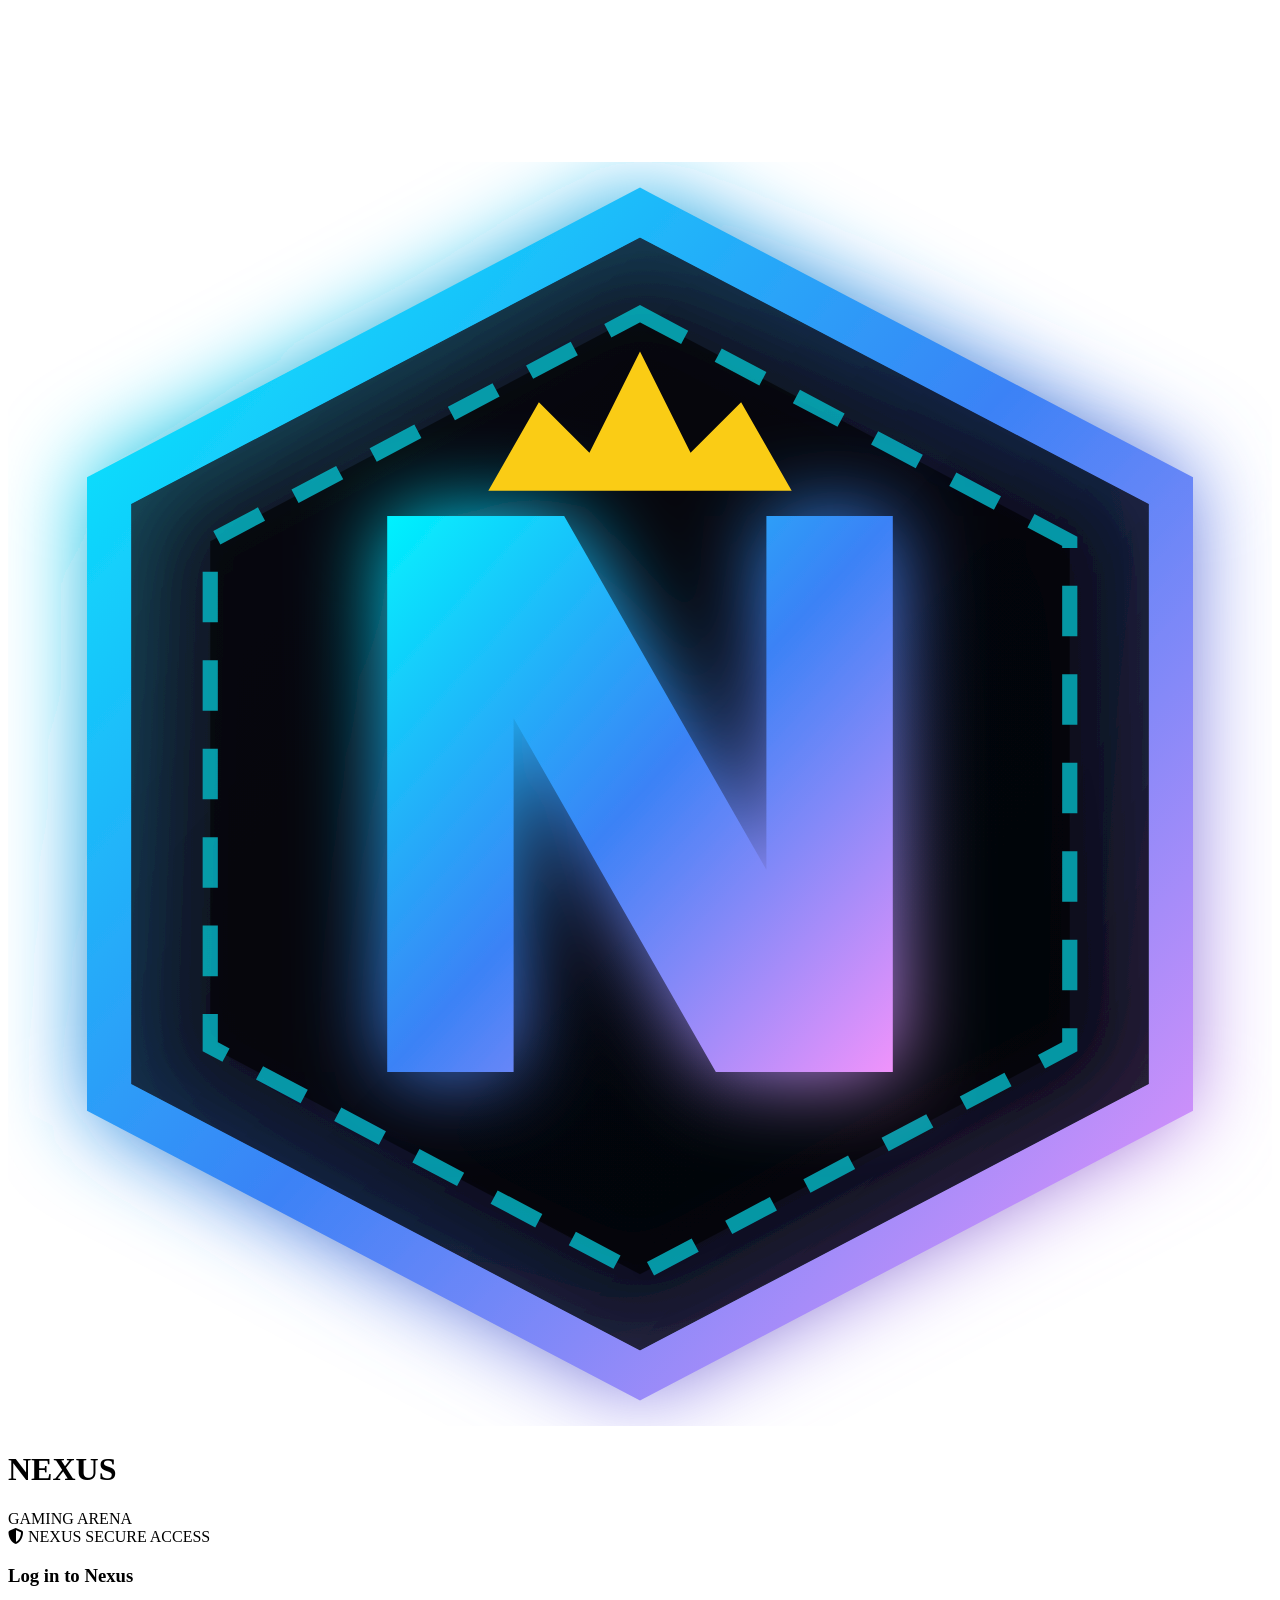
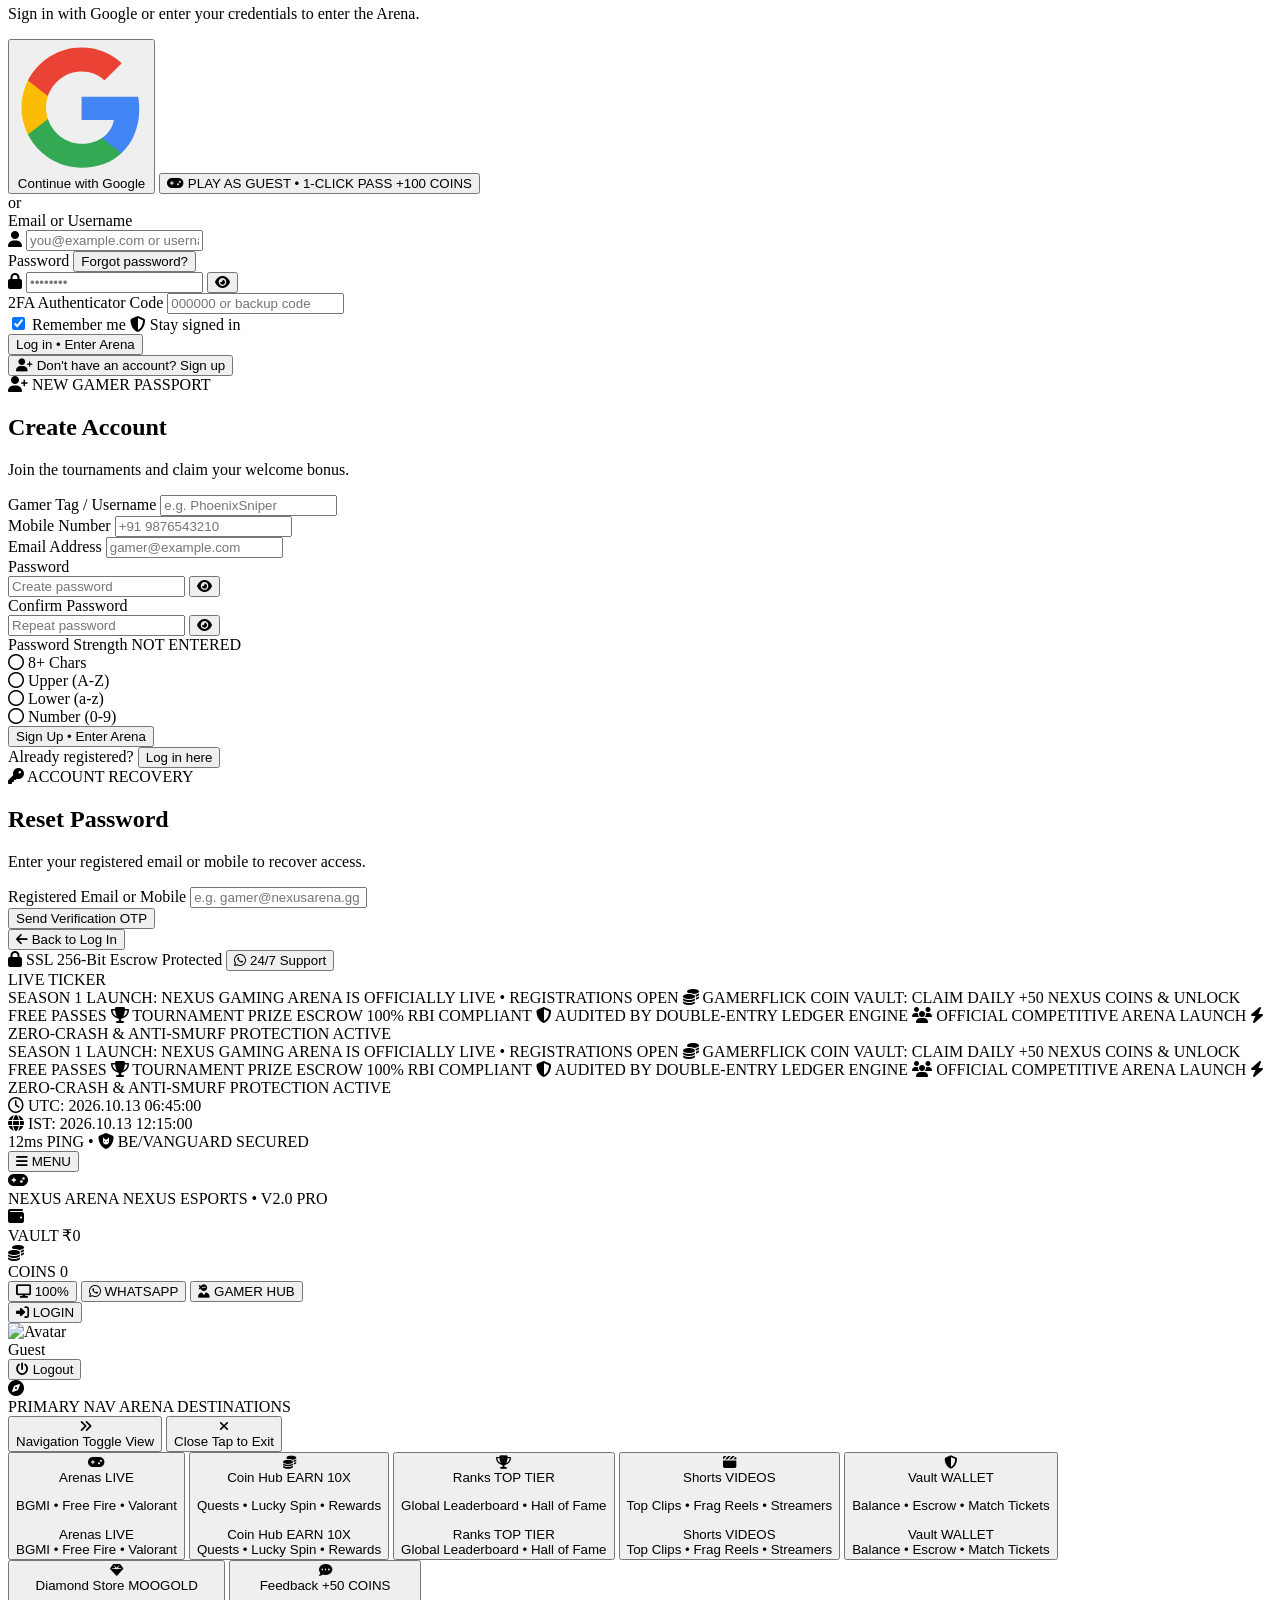
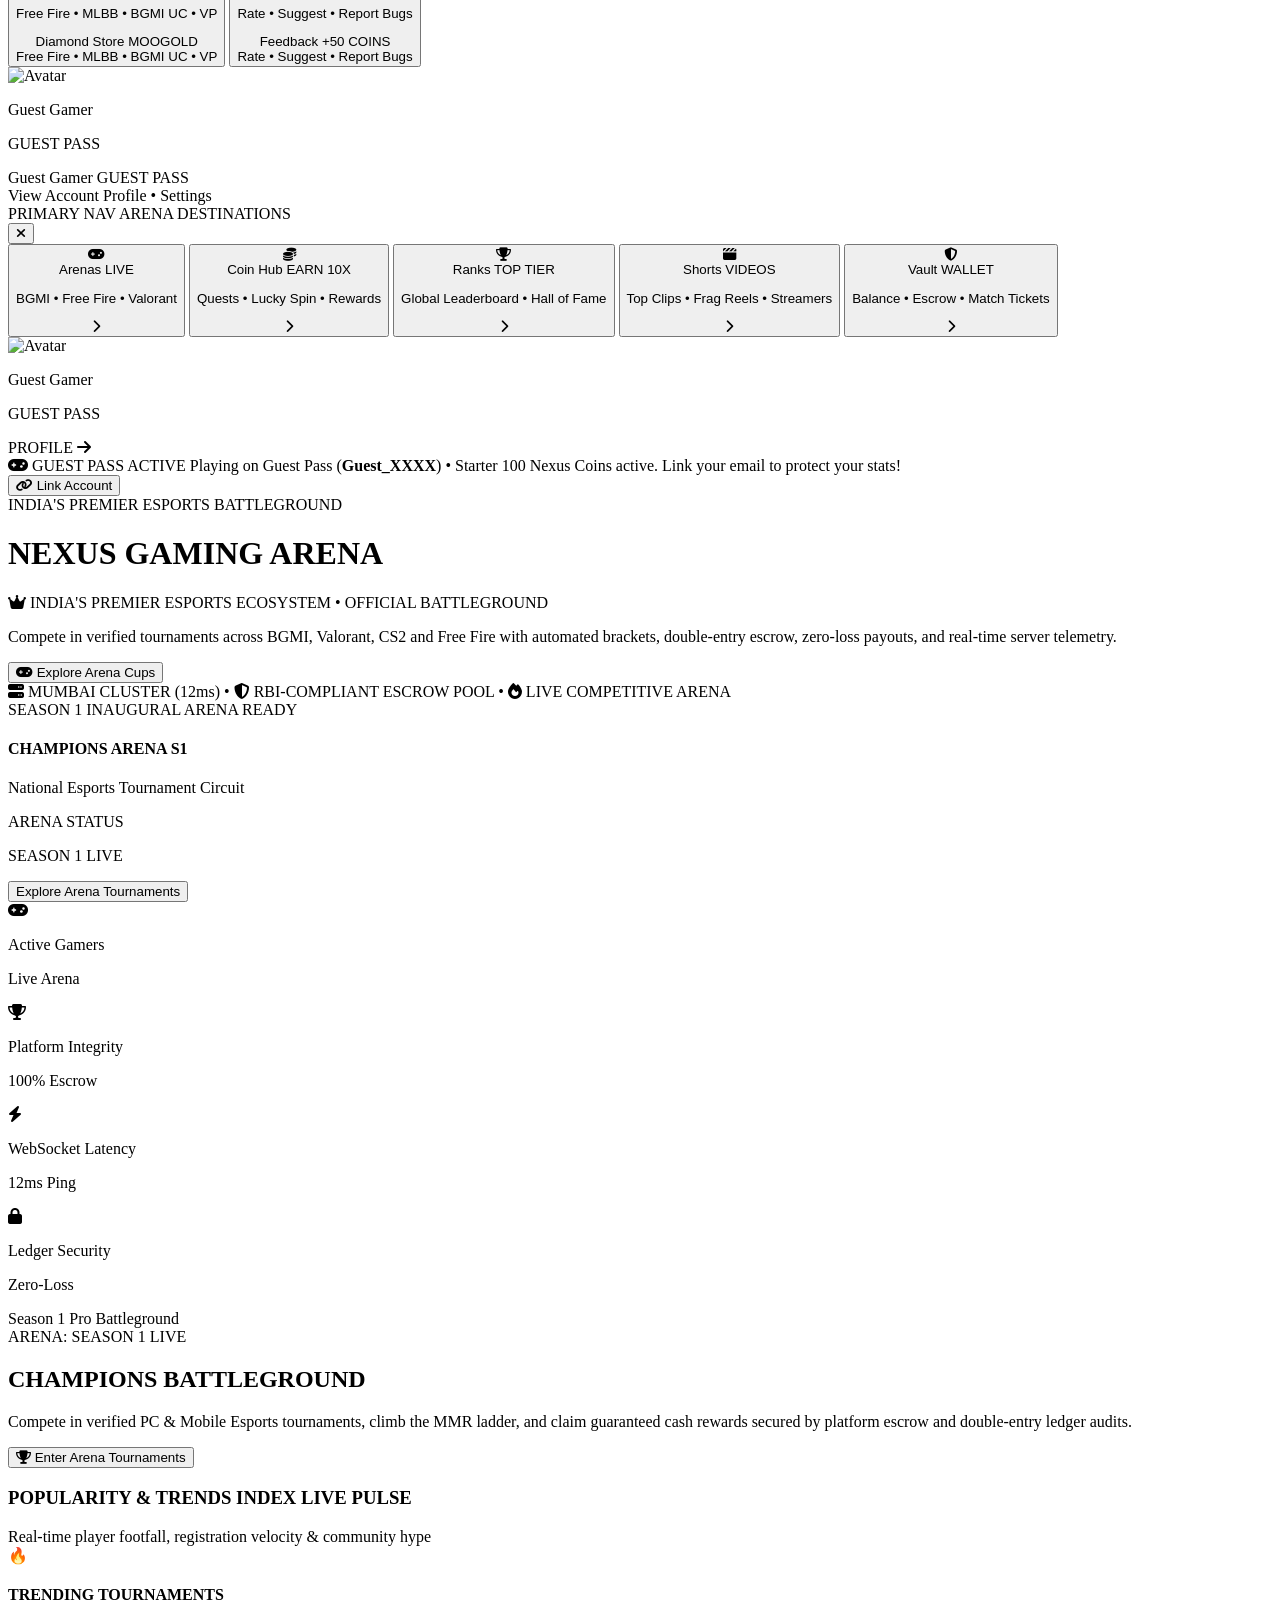
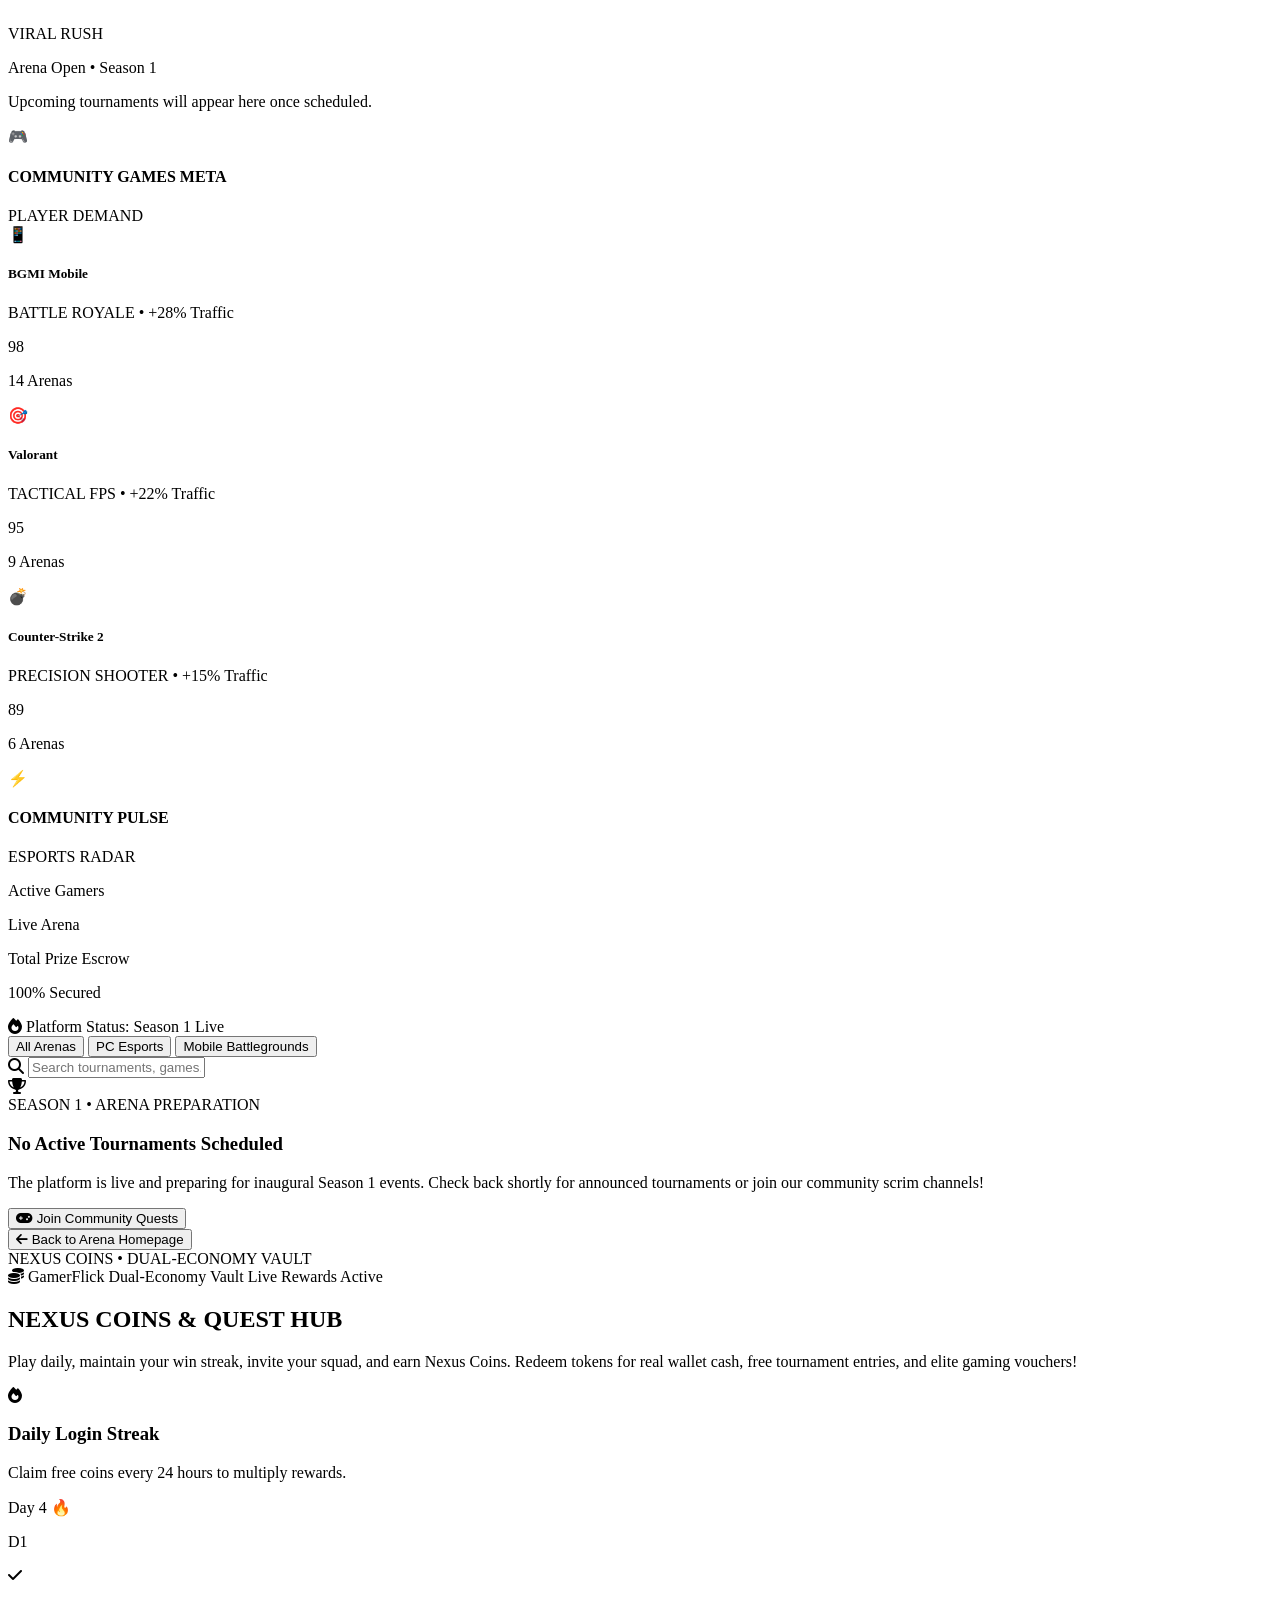
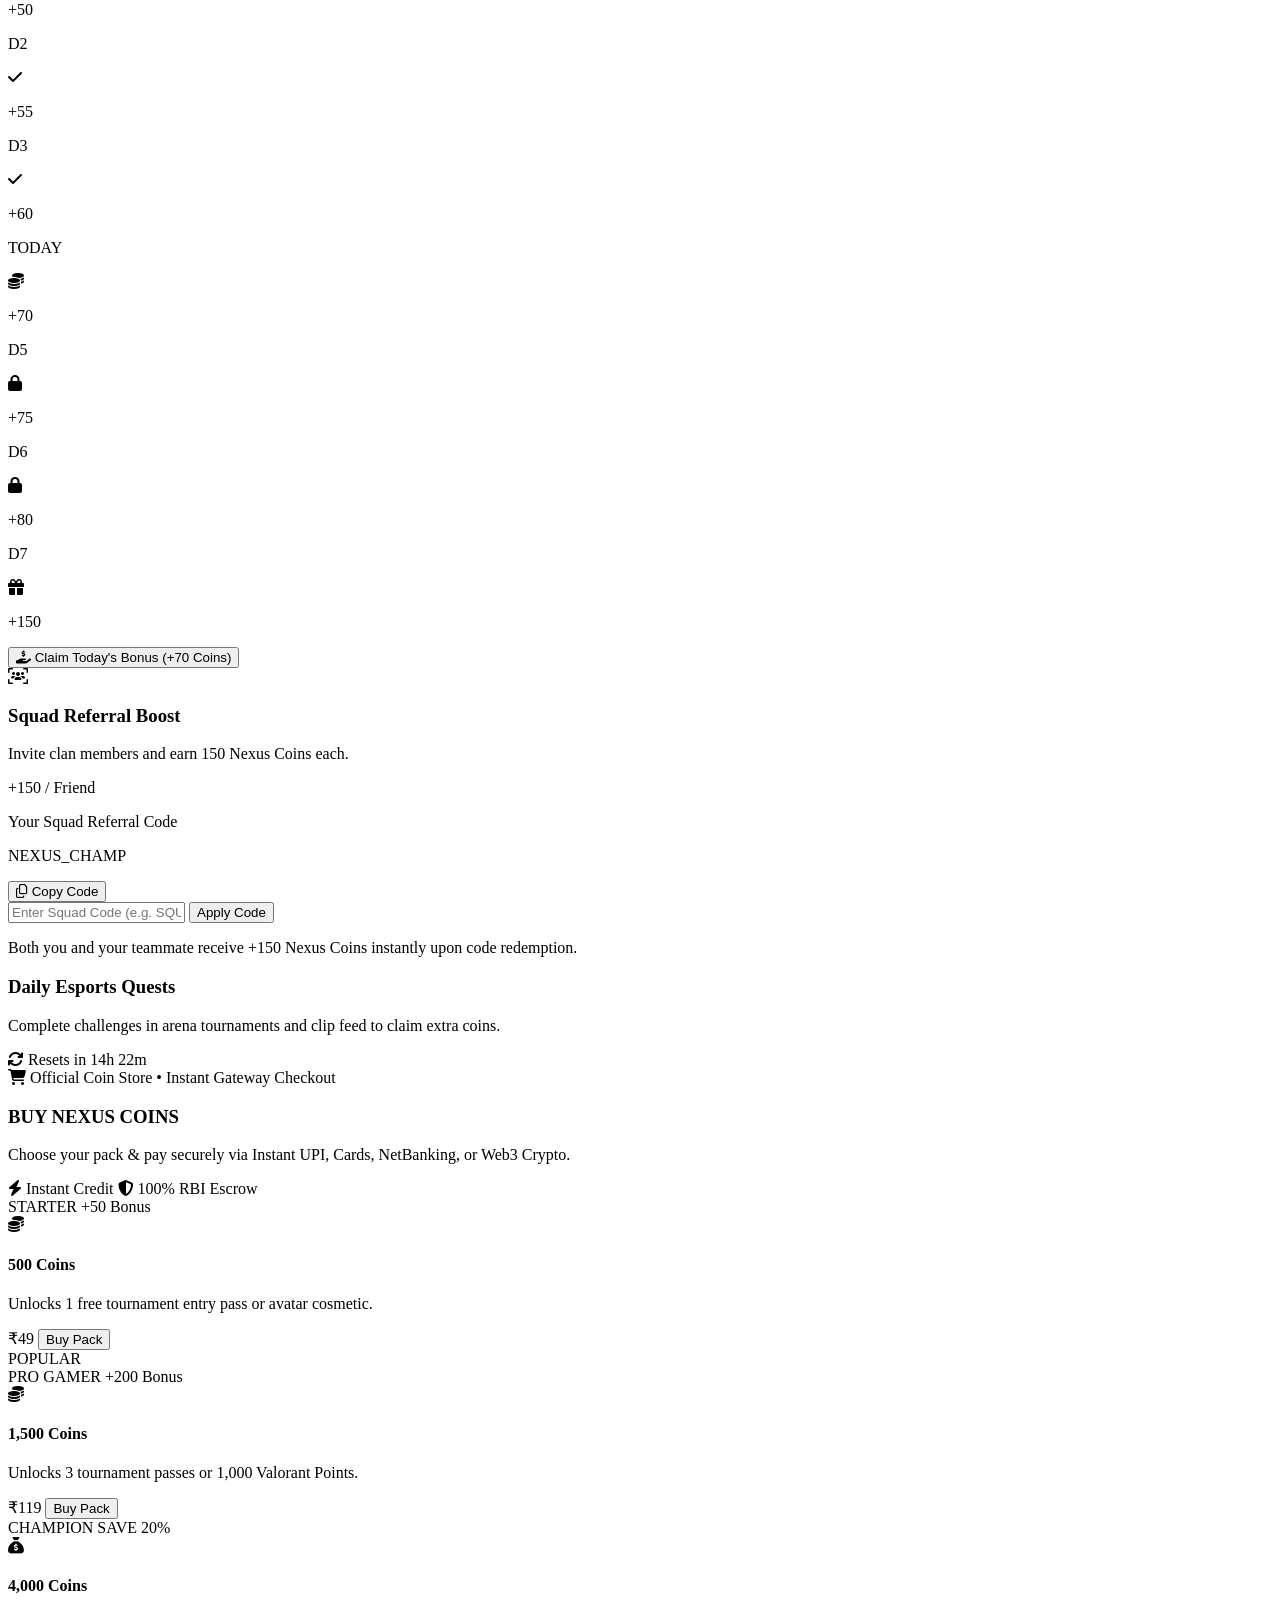
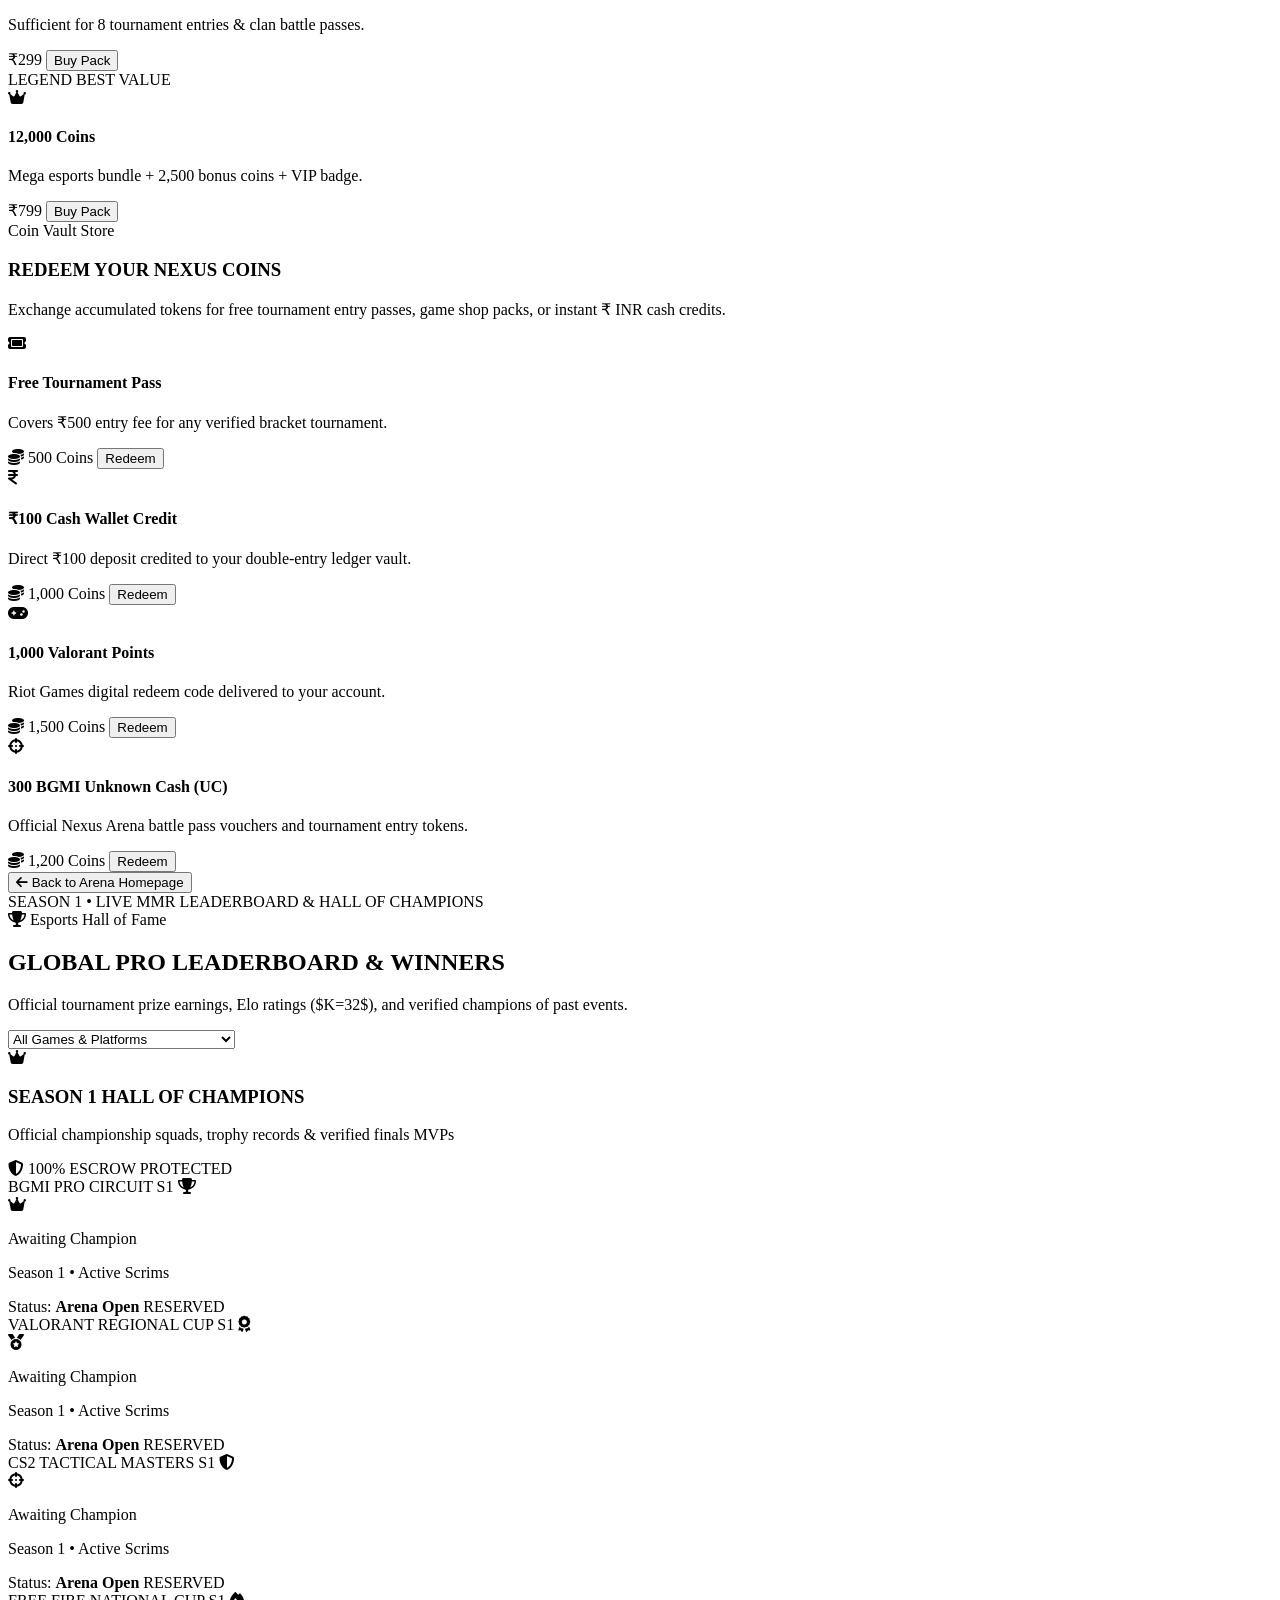
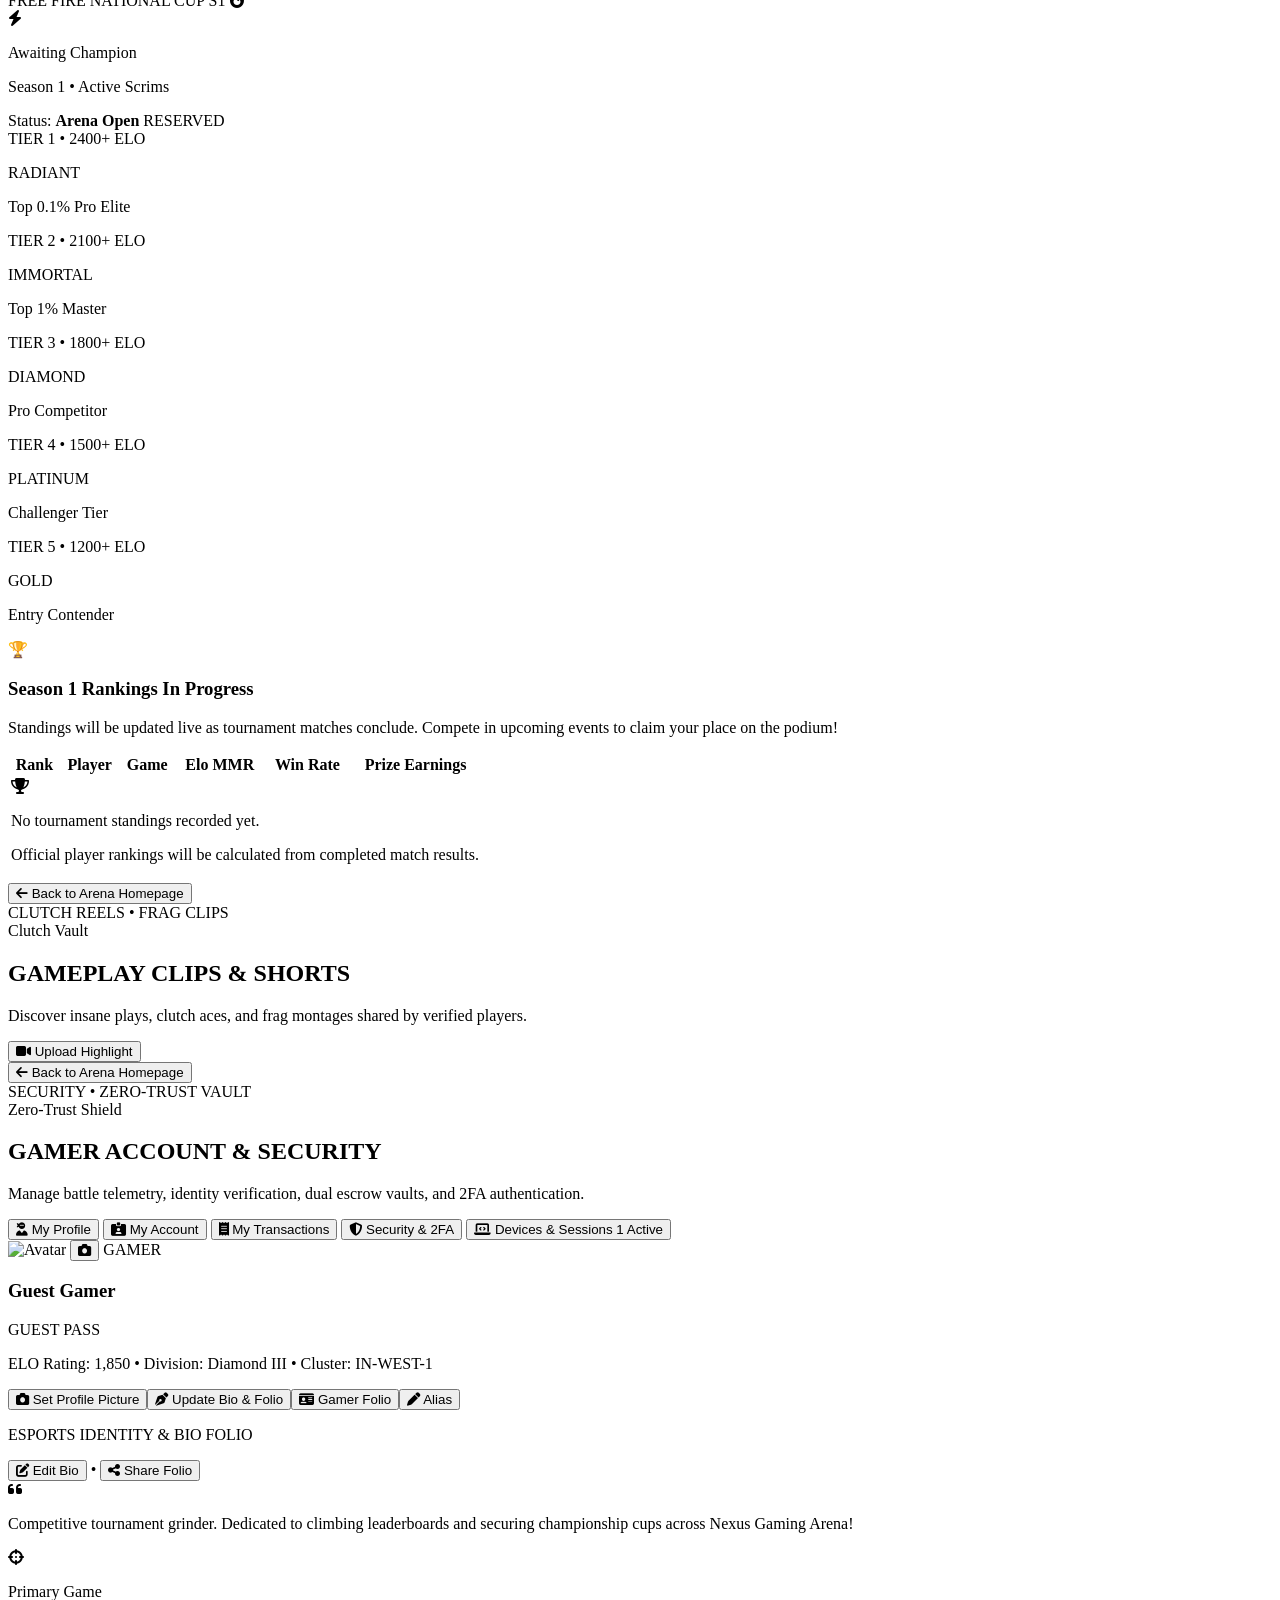
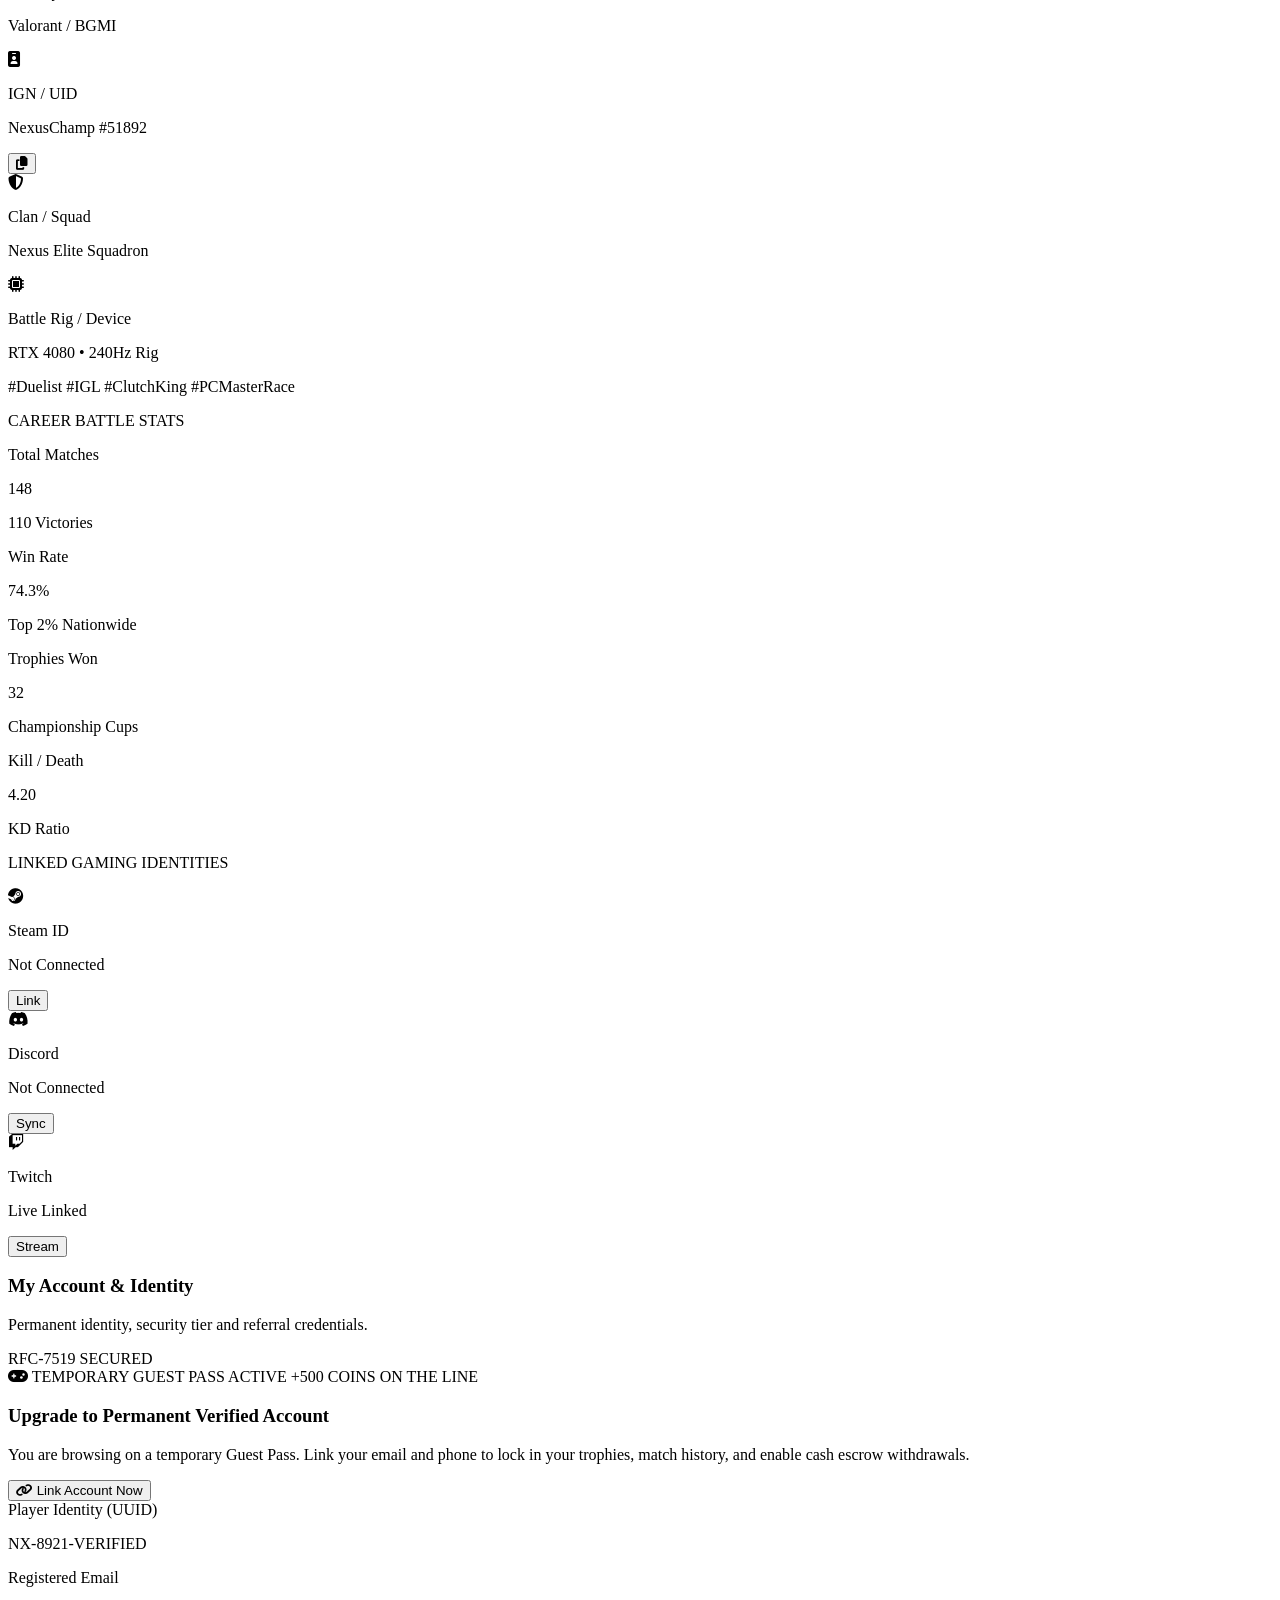
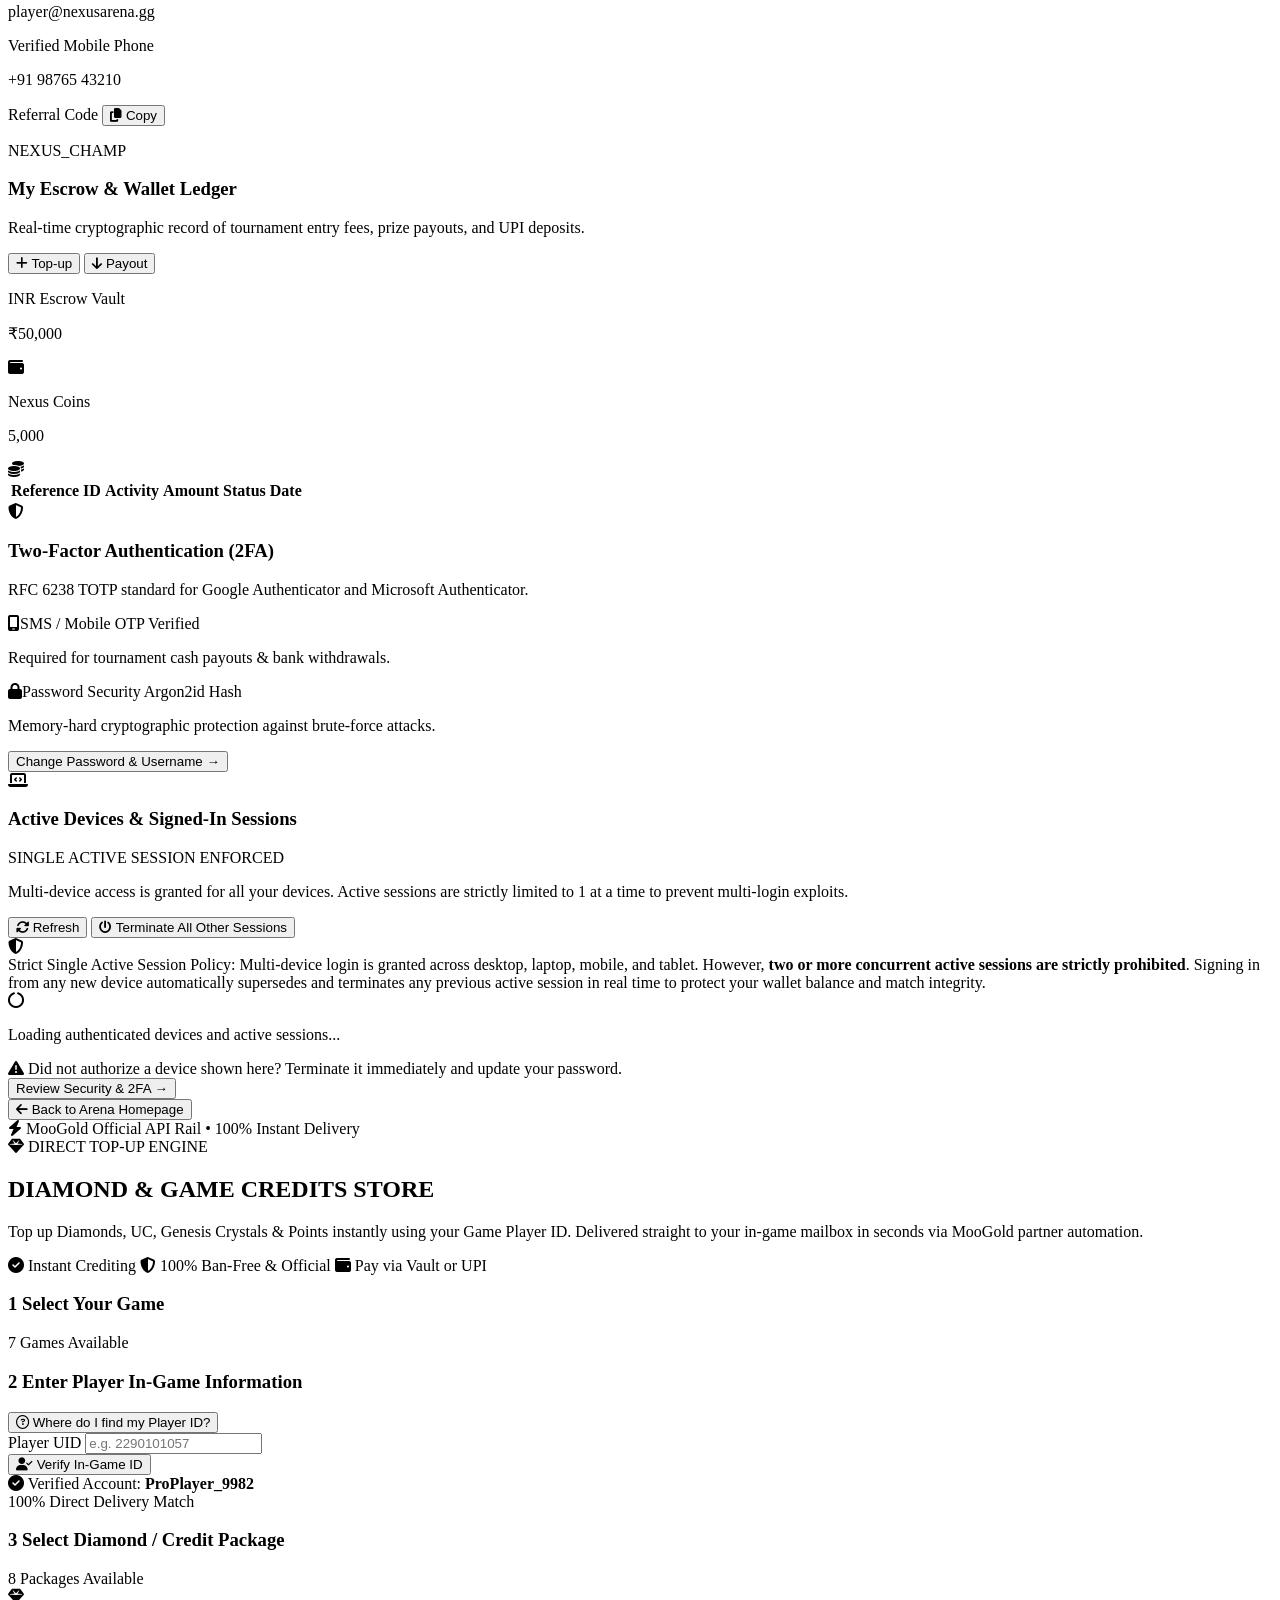
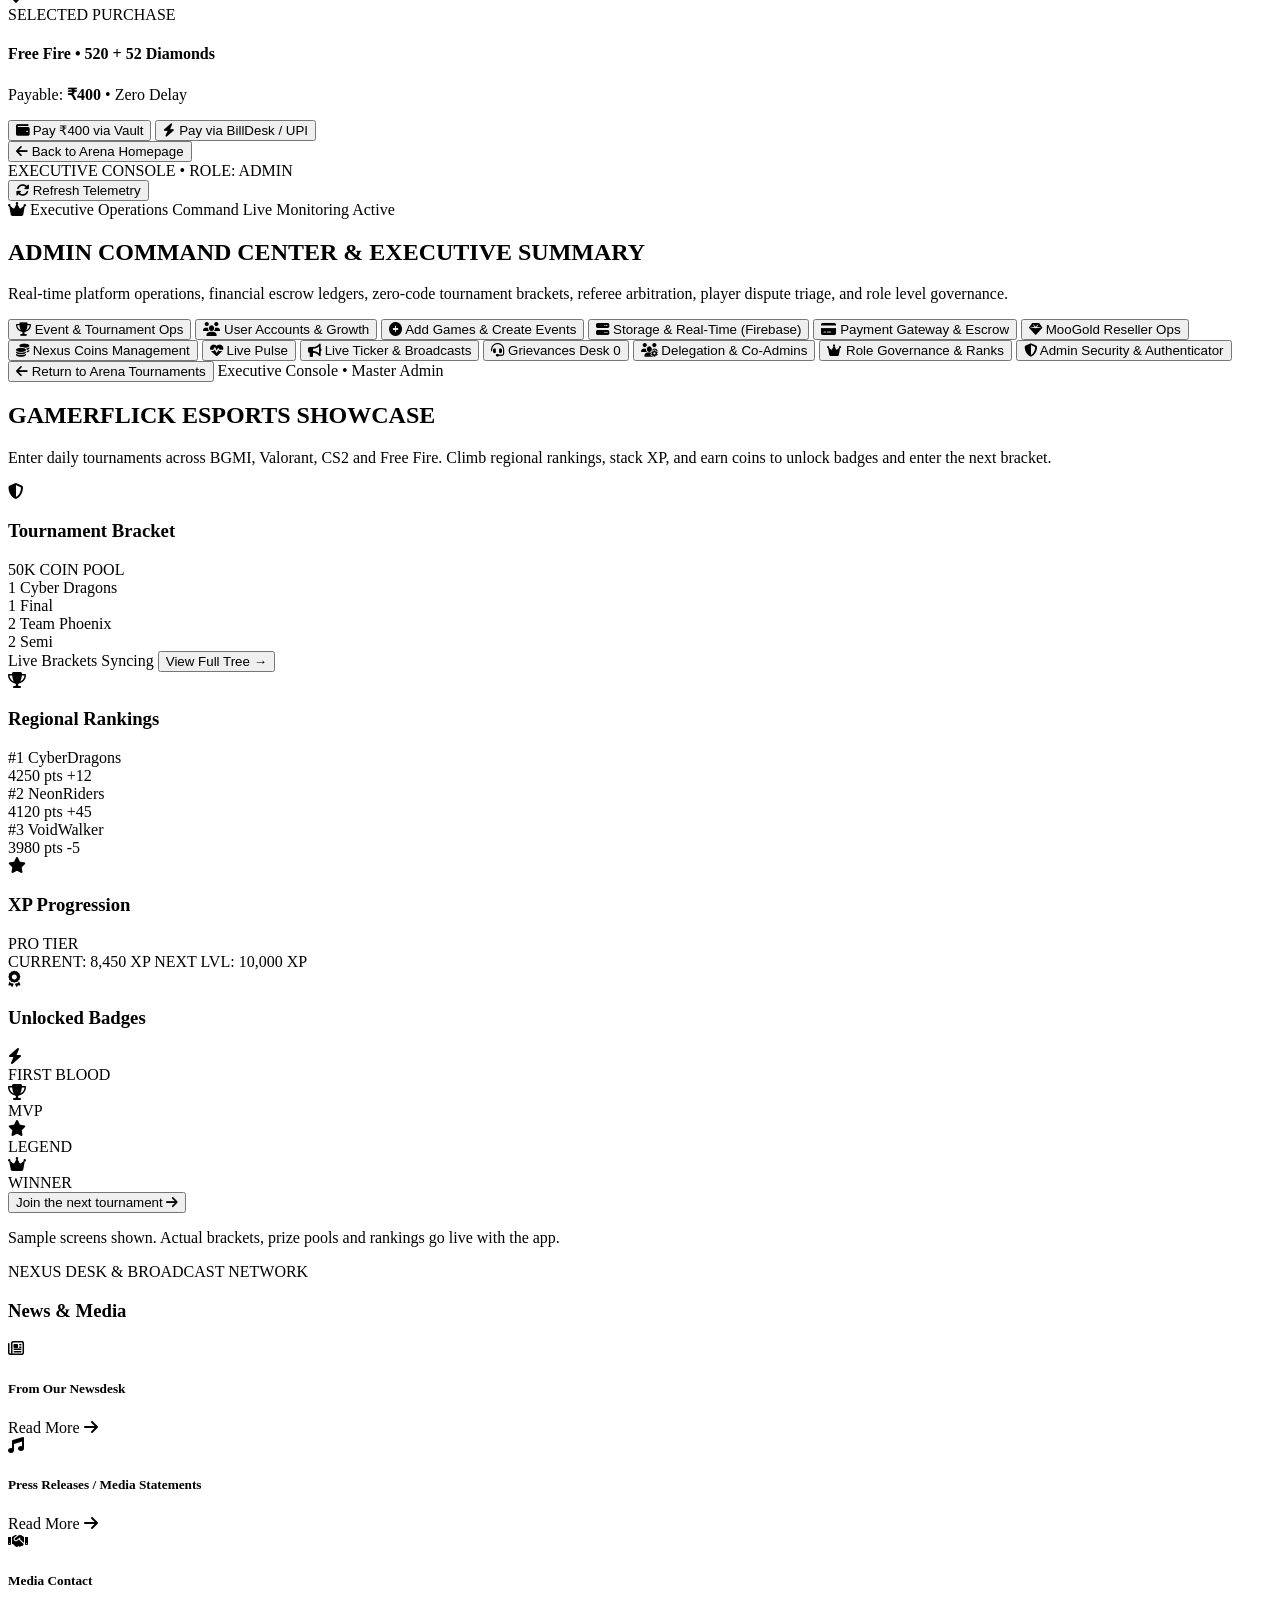
==== commit 1431311d: "feat: add full Live Ticker management feature for Admin OPS" ====
--- a/templates/index.html
+++ b/templates/index.html
@@ -418,7 +418,7 @@
                     <span class="w-1.5 h-1.5 sm:w-2 sm:h-2 rounded-full bg-red-500 animate-ping"></span> LIVE TICKER
                 </span>
                 <div class="marquee-container flex-1 min-w-0 overflow-hidden">
-                    <div class="marquee-content flex items-center gap-8 text-gray-300 uppercase font-rajdhani font-bold tracking-wider text-xs">
+                    <div id="live-marquee-track-1" class="marquee-content flex items-center gap-8 text-gray-300 uppercase font-rajdhani font-bold tracking-wider text-xs">
                         <span class="flex items-center gap-2"><span class="live-indicator-dot"></span> <span class="text-cyan-400">SEASON 1 LAUNCH:</span> NEXUS GAMING ARENA IS OFFICIALLY LIVE &bull; REGISTRATIONS OPEN</span>
                         <span class="flex items-center gap-2"><i class="fa-solid fa-coins text-amber-400 coin-shimmer"></i> <span class="text-amber-400">GAMERFLICK COIN VAULT:</span> CLAIM DAILY +50 NEXUS COINS & UNLOCK FREE PASSES</span>
                         <span class="flex items-center gap-2"><i class="fa-solid fa-trophy text-amber-400"></i> TOURNAMENT PRIZE ESCROW 100% RBI COMPLIANT</span>
@@ -426,7 +426,7 @@
                         <span class="flex items-center gap-2"><i class="fa-solid fa-users text-violet-400"></i> OFFICIAL COMPETITIVE ARENA LAUNCH</span>
                         <span class="flex items-center gap-2"><i class="fa-solid fa-bolt text-pink-400"></i> ZERO-CRASH & ANTI-SMURF PROTECTION ACTIVE</span>
                     </div>
-                    <div class="marquee-content flex items-center gap-8 text-gray-300 uppercase font-rajdhani font-bold tracking-wider text-xs" aria-hidden="true">
+                    <div id="live-marquee-track-2" class="marquee-content flex items-center gap-8 text-gray-300 uppercase font-rajdhani font-bold tracking-wider text-xs" aria-hidden="true">
                         <span class="flex items-center gap-2"><span class="live-indicator-dot"></span> <span class="text-cyan-400">SEASON 1 LAUNCH:</span> NEXUS GAMING ARENA IS OFFICIALLY LIVE &bull; REGISTRATIONS OPEN</span>
                         <span class="flex items-center gap-2"><i class="fa-solid fa-coins text-amber-400 coin-shimmer"></i> <span class="text-amber-400">GAMERFLICK COIN VAULT:</span> CLAIM DAILY +50 NEXUS COINS & UNLOCK FREE PASSES</span>
                         <span class="flex items-center gap-2"><i class="fa-solid fa-trophy text-amber-400"></i> TOURNAMENT PRIZE ESCROW 100% RBI COMPLIANT</span>
@@ -2524,6 +2524,9 @@
                     <button onclick="switchAdminTab('pulse')" id="admin-btn-pulse" class="admin-tab-btn px-4 py-2.5 rounded-xl text-xs font-bold whitespace-nowrap bg-cyber-dark text-gray-400 border border-cyber-border hover:text-white transition-all flex items-center gap-1.5">
                         <i class="fa-solid fa-heart-pulse text-red-400"></i> Live Pulse
                     </button>
+                    <button onclick="switchAdminTab('ticker')" id="admin-btn-ticker" class="admin-tab-btn px-4 py-2.5 rounded-xl text-xs font-bold whitespace-nowrap bg-cyber-dark text-gray-400 border border-cyber-border hover:text-white transition-all flex items-center gap-1.5 cursor-pointer">
+                        <i class="fa-solid fa-bullhorn text-red-400"></i> Live Ticker &amp; Broadcasts
+                    </button>
                     <button onclick="switchAdminTab('tickets')" id="admin-btn-tickets" class="admin-tab-btn px-4 py-2.5 rounded-xl text-xs font-bold whitespace-nowrap bg-cyber-dark text-gray-400 border border-cyber-border hover:text-white transition-all flex items-center gap-1.5">
                         <i class="fa-solid fa-headset text-violet-400"></i> Grievances Desk <span id="admin-open-tickets-badge" class="ml-1 px-1.5 py-0.2 rounded-full text-[10px] bg-red-500 text-white font-extrabold">0</span>
                     </button>
@@ -6753,5 +6756,87 @@
         </div>
     </div>
 
+
+    <!-- ================= EDIT TICKER ITEM MODAL ================= -->
+    <div id="modal-admin-edit-ticker" class="fixed inset-0 z-50 hidden items-center justify-center bg-black/85 backdrop-blur-md p-4 animate-in fade-in duration-200" onclick="if(event.target === this) closeModal('modal-admin-edit-ticker')">
+        <div class="bg-cyber-dark/95 border border-cyan-500/50 rounded-3xl max-w-lg w-full p-6 sm:p-7 space-y-4 shadow-2xl relative glow-cyan tactical-cut">
+            <div class="flex items-center justify-between border-b border-cyber-border/70 pb-3">
+                <div class="flex items-center gap-2.5">
+                    <span class="w-8 h-8 rounded-xl bg-cyan-500/20 text-cyan-400 flex items-center justify-center border border-cyan-500/40">
+                        <i class="fa-solid fa-pen-to-square text-sm"></i>
+                    </span>
+                    <div>
+                        <h4 class="font-orbitron font-extrabold text-white text-base">EDIT TICKER BROADCAST</h4>
+                        <p class="text-[10px] text-gray-400 font-mono">LIVE MARQUEE BROADCAST CONFIGURATOR</p>
+                    </div>
+                </div>
+                <button onclick="closeModal('modal-admin-edit-ticker')" class="w-8 h-8 rounded-xl bg-cyber-card border border-cyber-border text-gray-400 hover:text-white flex items-center justify-center transition-all cursor-pointer">
+                    <i class="fa-solid fa-xmark text-sm"></i>
+                </button>
+            </div>
+
+            <form onsubmit="handleSaveEditedTicker(event)" class="space-y-4">
+                <input type="hidden" id="edit-ticker-id">
+
+                <div>
+                    <label class="text-[11px] font-bold text-gray-300 block mb-1">Headline Tag</label>
+                    <input type="text" id="edit-ticker-title" required maxlength="64" placeholder="e.g. SEASON 1 FINALS" class="w-full bg-cyber-card border border-cyber-border rounded-xl px-3 py-2 text-xs text-white uppercase focus:outline-none focus:border-cyan-400 font-bold tracking-wider">
+                </div>
+
+                <div>
+                    <label class="text-[11px] font-bold text-gray-300 block mb-1">Broadcast Message</label>
+                    <textarea id="edit-ticker-message" required maxlength="256" rows="3" placeholder="e.g. Registrations closing at 8 PM IST. Join your squad now!" class="w-full bg-cyber-card border border-cyber-border rounded-xl px-3 py-2 text-xs text-white focus:outline-none focus:border-cyan-400 font-rajdhani text-sm"></textarea>
+                </div>
+
+                <div class="grid grid-cols-2 gap-3">
+                    <div>
+                        <label class="text-[11px] font-bold text-gray-300 block mb-1">Tag Color Theme</label>
+                        <select id="edit-ticker-color" class="w-full bg-cyber-card border border-cyber-border rounded-xl px-3 py-2 text-xs text-white focus:outline-none focus:border-cyan-400">
+                            <option value="cyan">🎯 Cyan (Esports)</option>
+                            <option value="amber">🏆 Amber (Prizes &amp; Coins)</option>
+                            <option value="green">🟢 Green (Live / Verified)</option>
+                            <option value="red">🚨 Red (Urgent Alert)</option>
+                            <option value="violet">⚡ Violet (Special Event)</option>
+                            <option value="pink">💖 Pink (Hype)</option>
+                        </select>
+                    </div>
+                    <div>
+                        <label class="text-[11px] font-bold text-gray-300 block mb-1">Icon Style</label>
+                        <select id="edit-ticker-icon" class="w-full bg-cyber-card border border-cyber-border rounded-xl px-3 py-2 text-xs text-white focus:outline-none focus:border-cyan-400">
+                            <option value="fa-bolt">⚡ Bolt</option>
+                            <option value="fa-trophy">🏆 Trophy</option>
+                            <option value="fa-coins">🪙 Coins</option>
+                            <option value="fa-bullhorn">📢 Bullhorn</option>
+                            <option value="fa-shield-halved">🛡️ Shield</option>
+                            <option value="fa-fire">🔥 Fire</option>
+                            <option value="fa-triangle-exclamation">⚠️ Warning</option>
+                            <option value="fa-gamepad">🎮 Gamepad</option>
+                        </select>
+                    </div>
+                </div>
+
+                <div class="grid grid-cols-2 gap-3 items-center">
+                    <div>
+                        <label class="text-[11px] font-bold text-gray-300 block mb-1">Target Link (Optional)</label>
+                        <input type="text" id="edit-ticker-link" placeholder="#tournaments" class="w-full bg-cyber-card border border-cyber-border rounded-xl px-3 py-2 text-xs text-white focus:outline-none focus:border-cyan-400">
+                    </div>
+                    <div class="pt-4">
+                        <label class="flex items-center gap-2 cursor-pointer text-xs text-gray-300">
+                            <input type="checkbox" id="edit-ticker-active" class="w-4 h-4 rounded text-cyan-400 border-cyber-border focus:ring-0 bg-cyber-card">
+                            <span class="font-bold">Active in Marquee</span>
+                        </label>
+                    </div>
+                </div>
+
+                <div class="pt-3 border-t border-cyber-border/70 flex gap-2 justify-end">
+                    <button type="button" onclick="closeModal('modal-admin-edit-ticker')" class="px-4 py-2 rounded-xl bg-cyber-card border border-cyber-border text-gray-400 hover:text-white font-bold text-xs transition-all">Cancel</button>
+                    <button type="submit" class="px-6 py-2 rounded-xl bg-gradient-to-r from-cyan-500 to-blue-600 text-black font-extrabold text-xs hover:brightness-110 transition-all glow-cyan flex items-center gap-2">
+                        <i class="fa-solid fa-floppy-disk"></i> Save &amp; Broadcast Live
+                    </button>
+                </div>
+            </form>
+        </div>
+    </div>
+
 </body>
 </html>
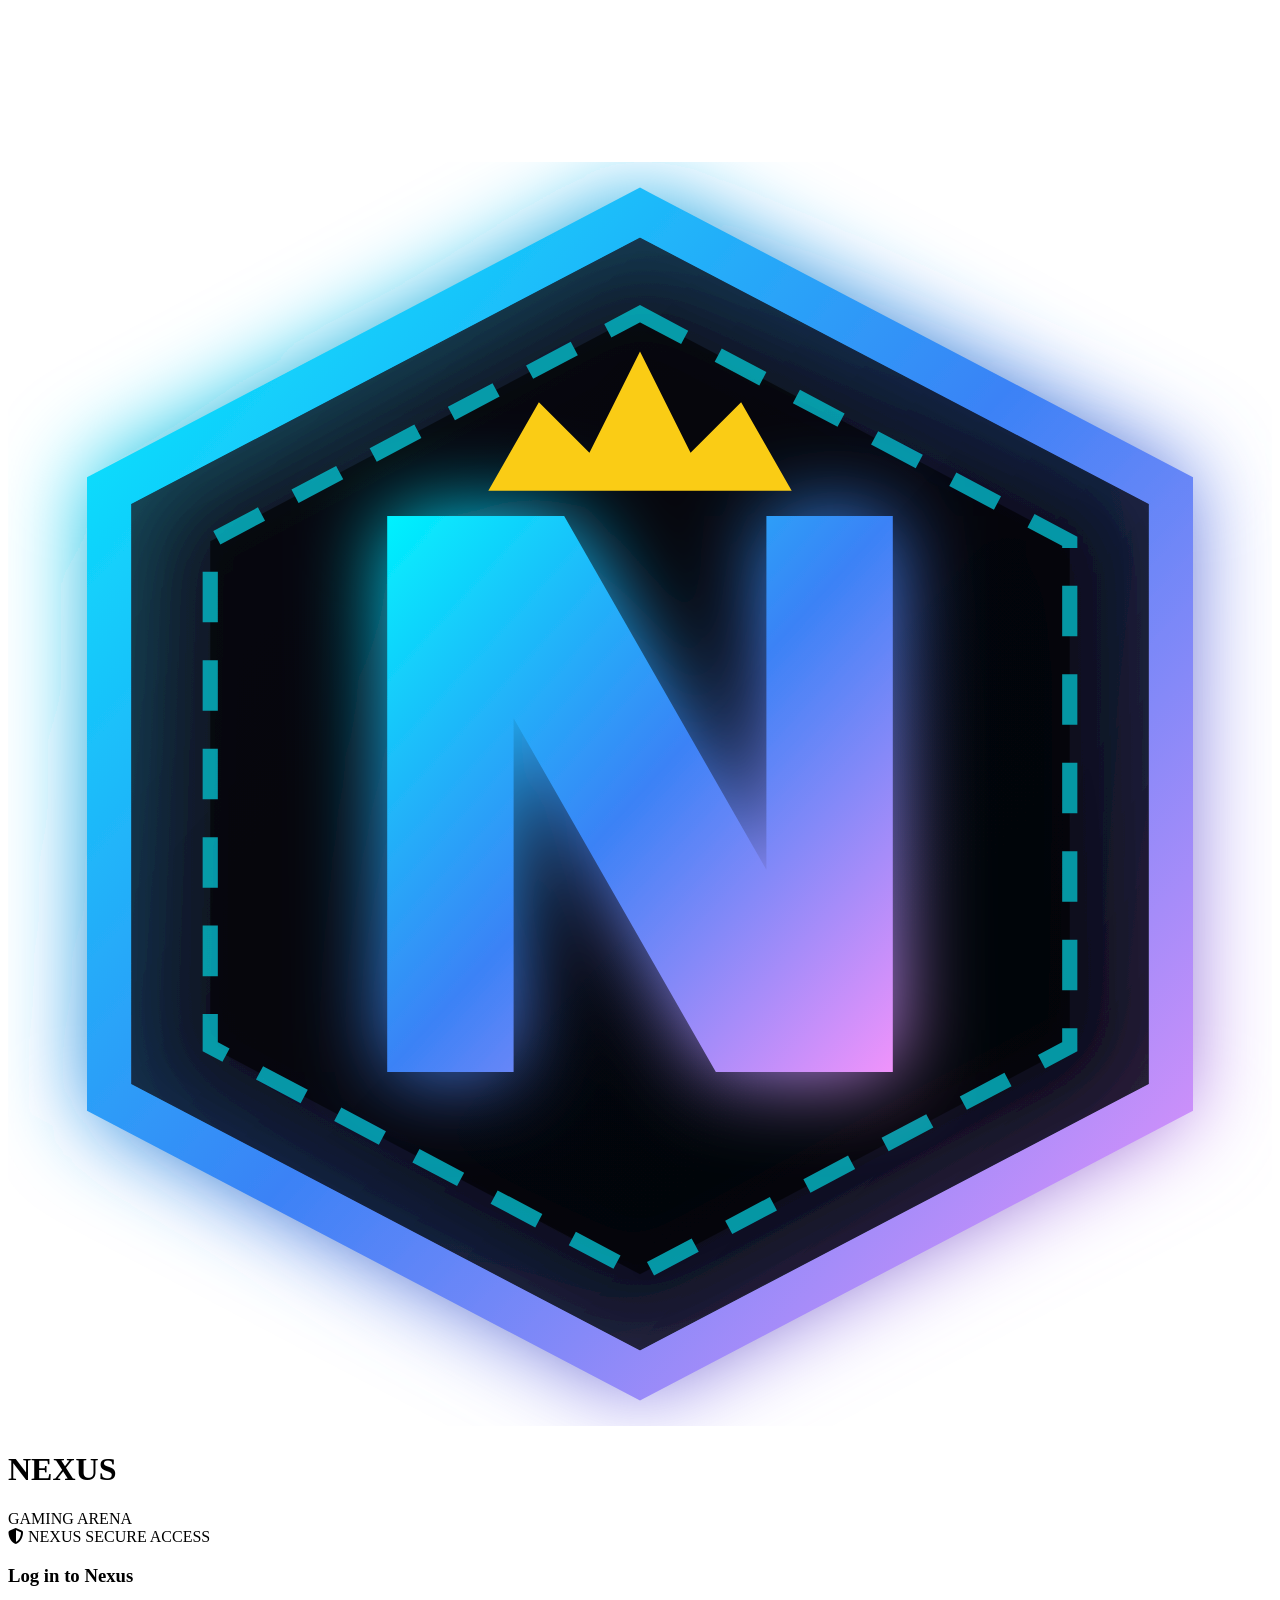
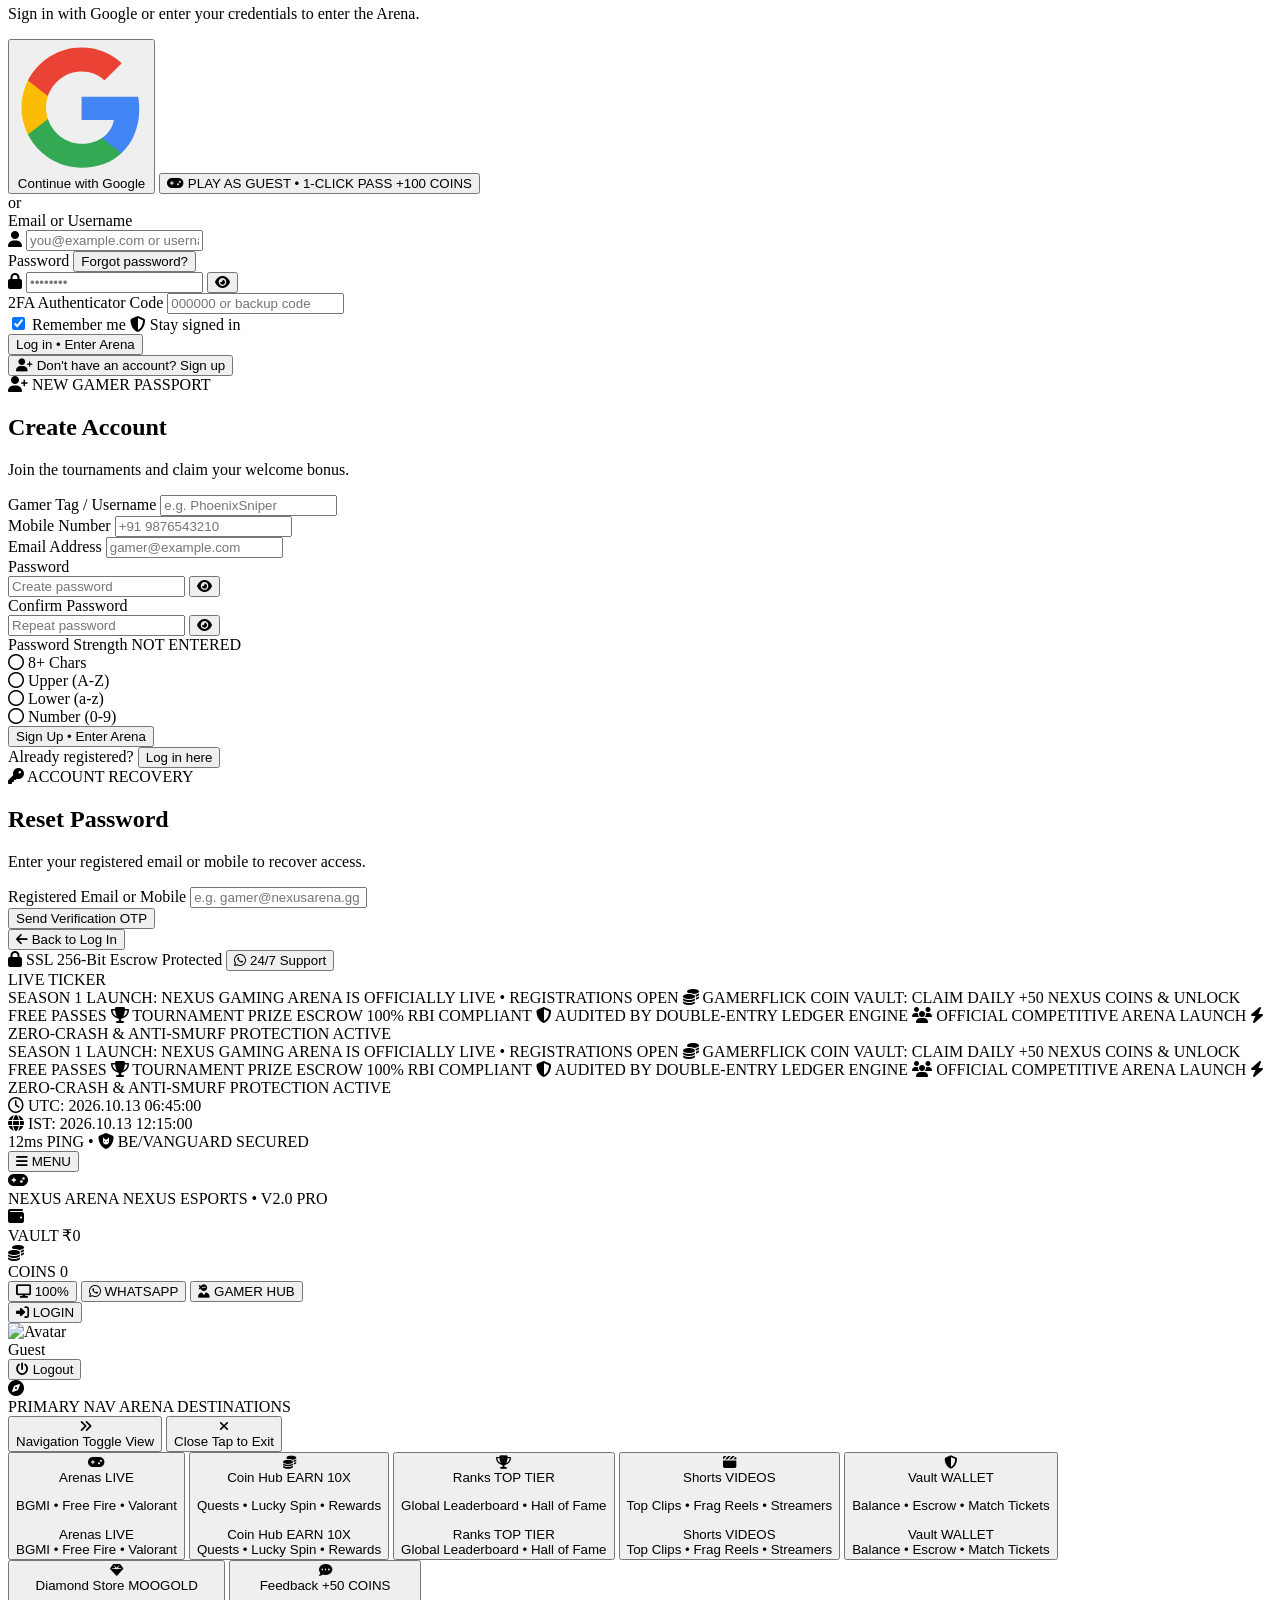
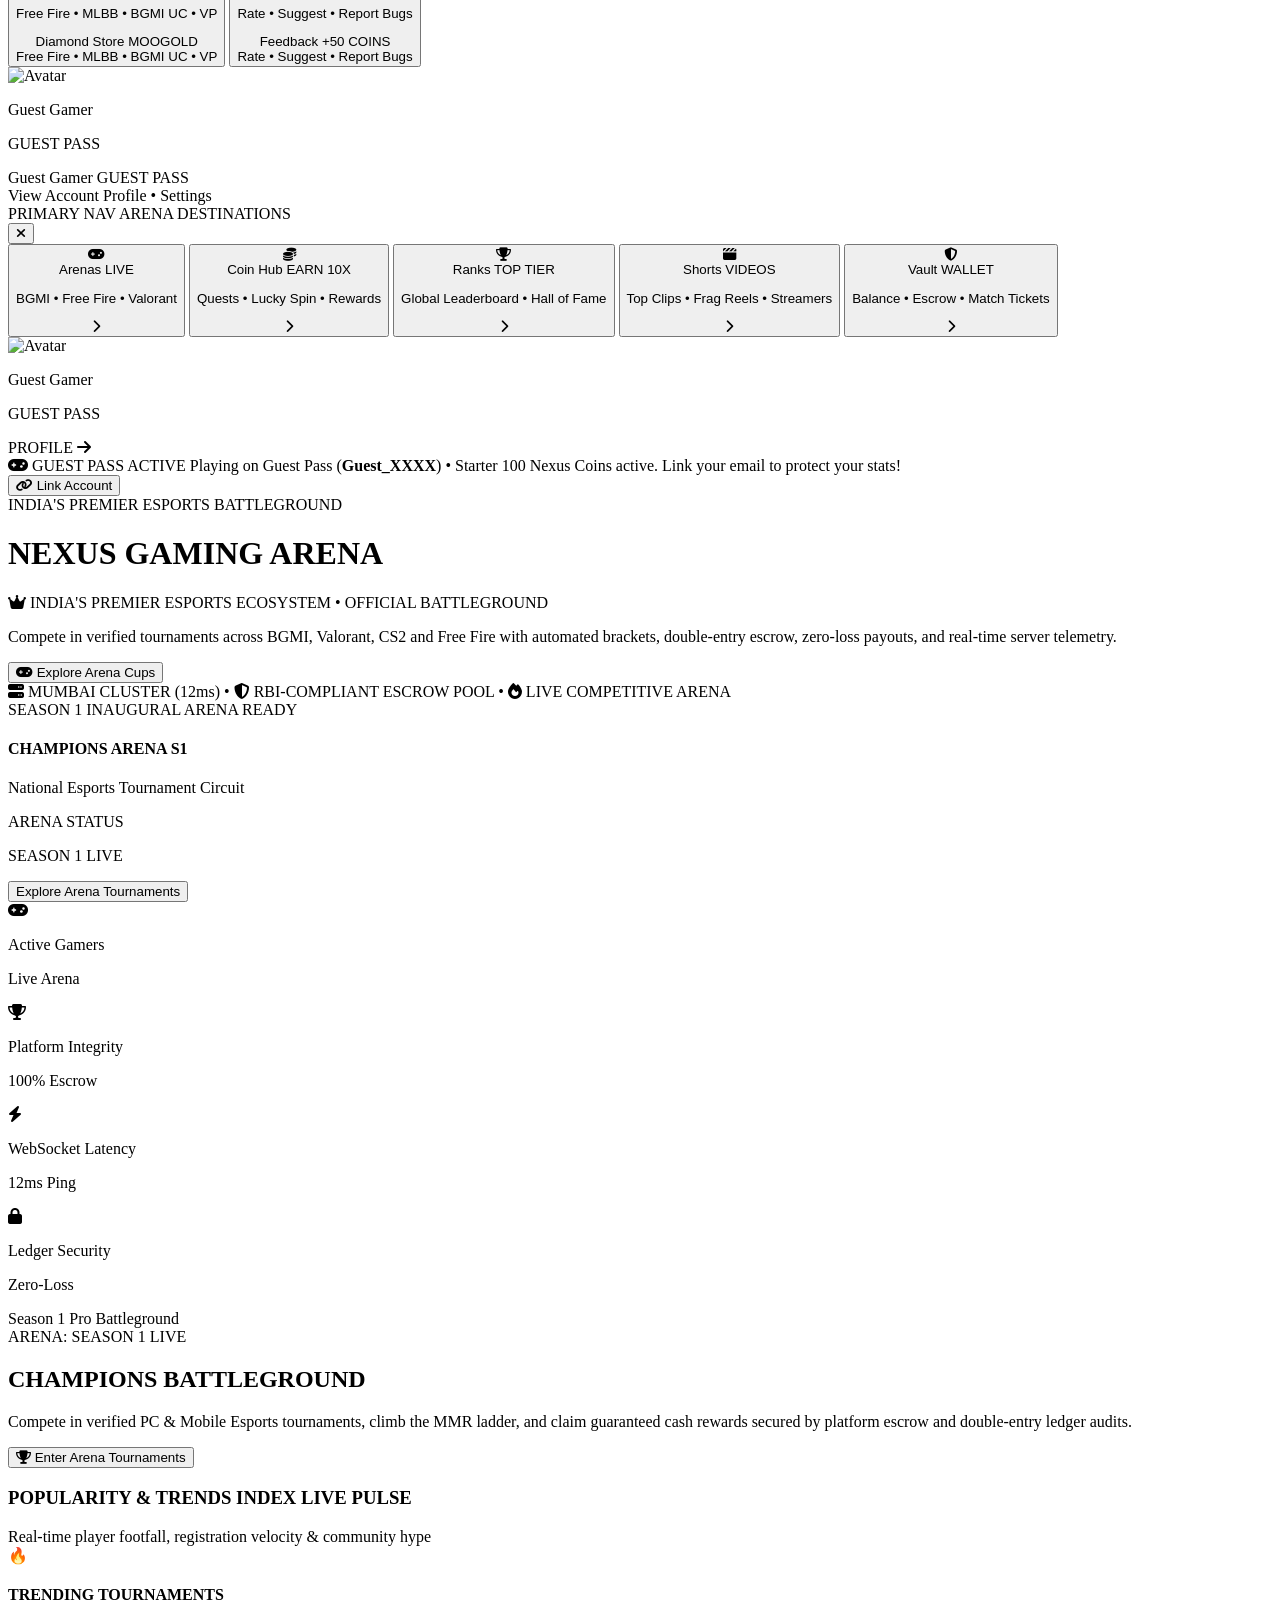
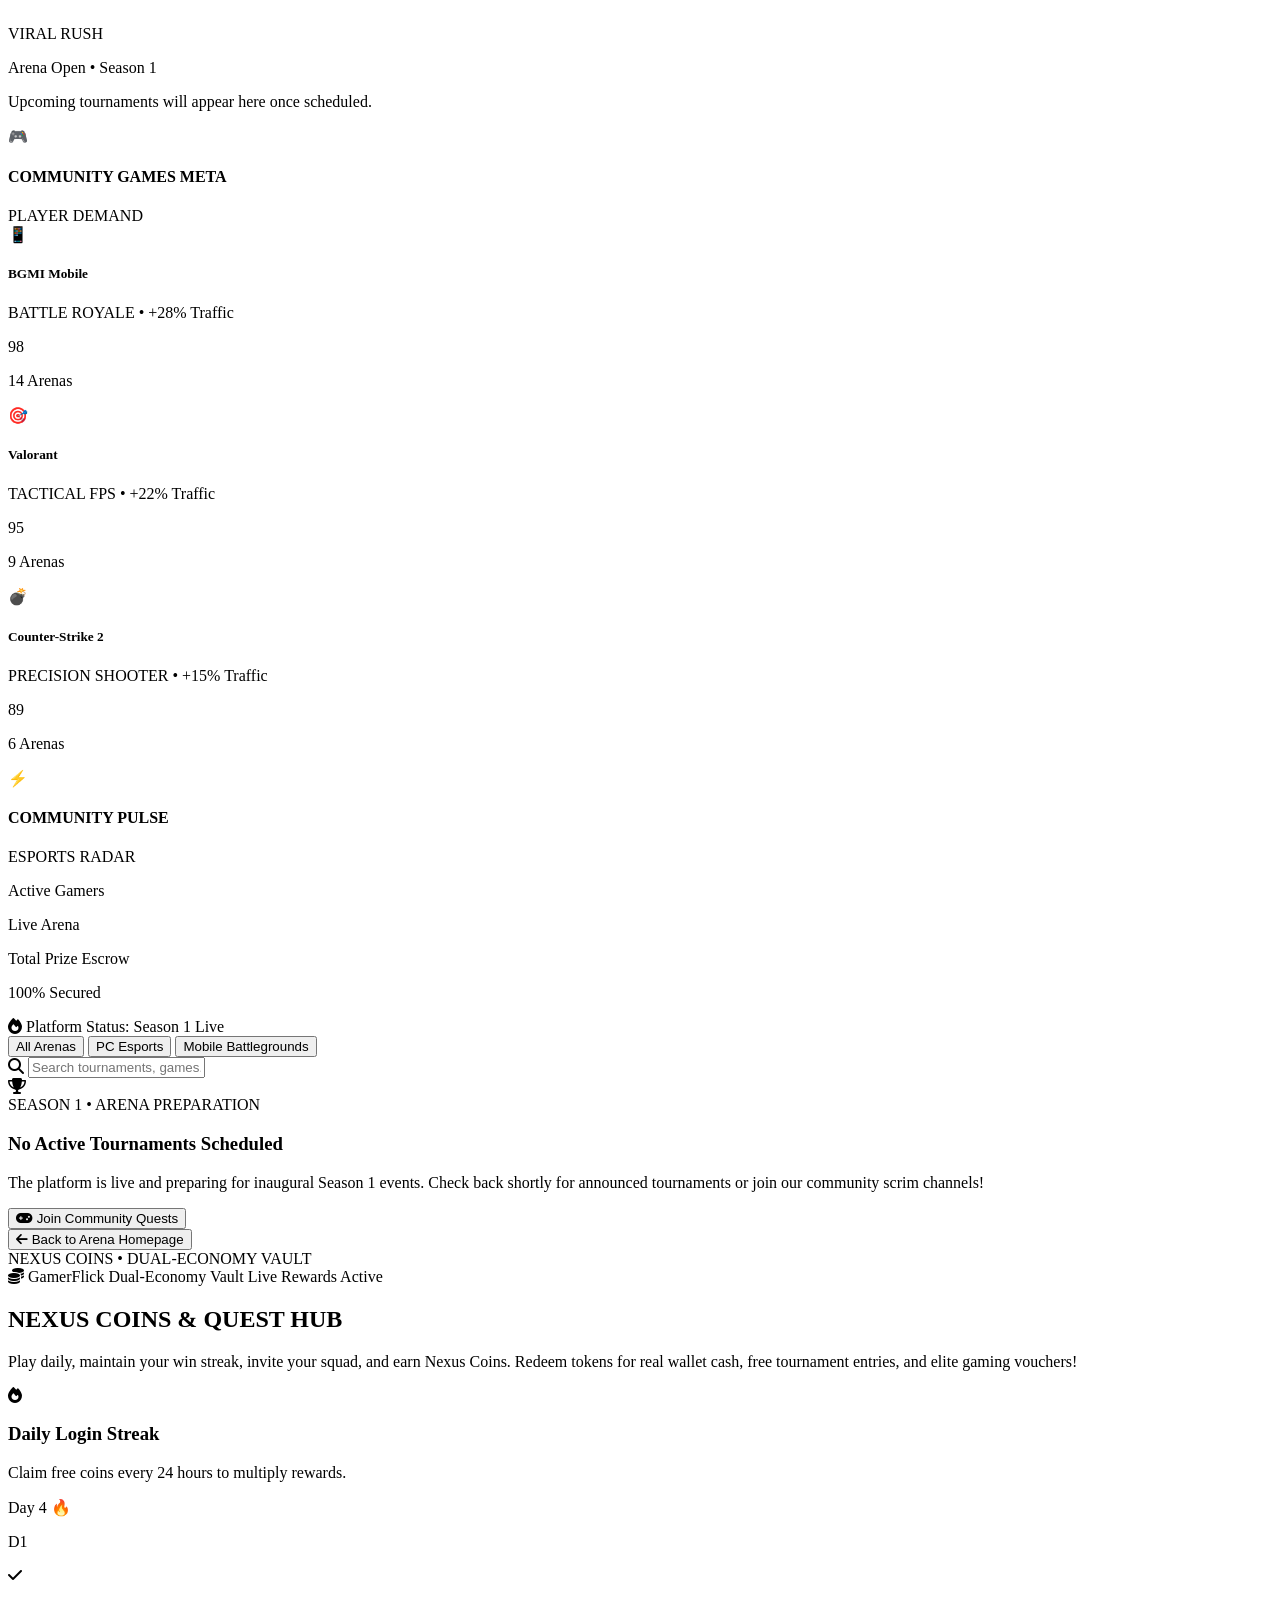
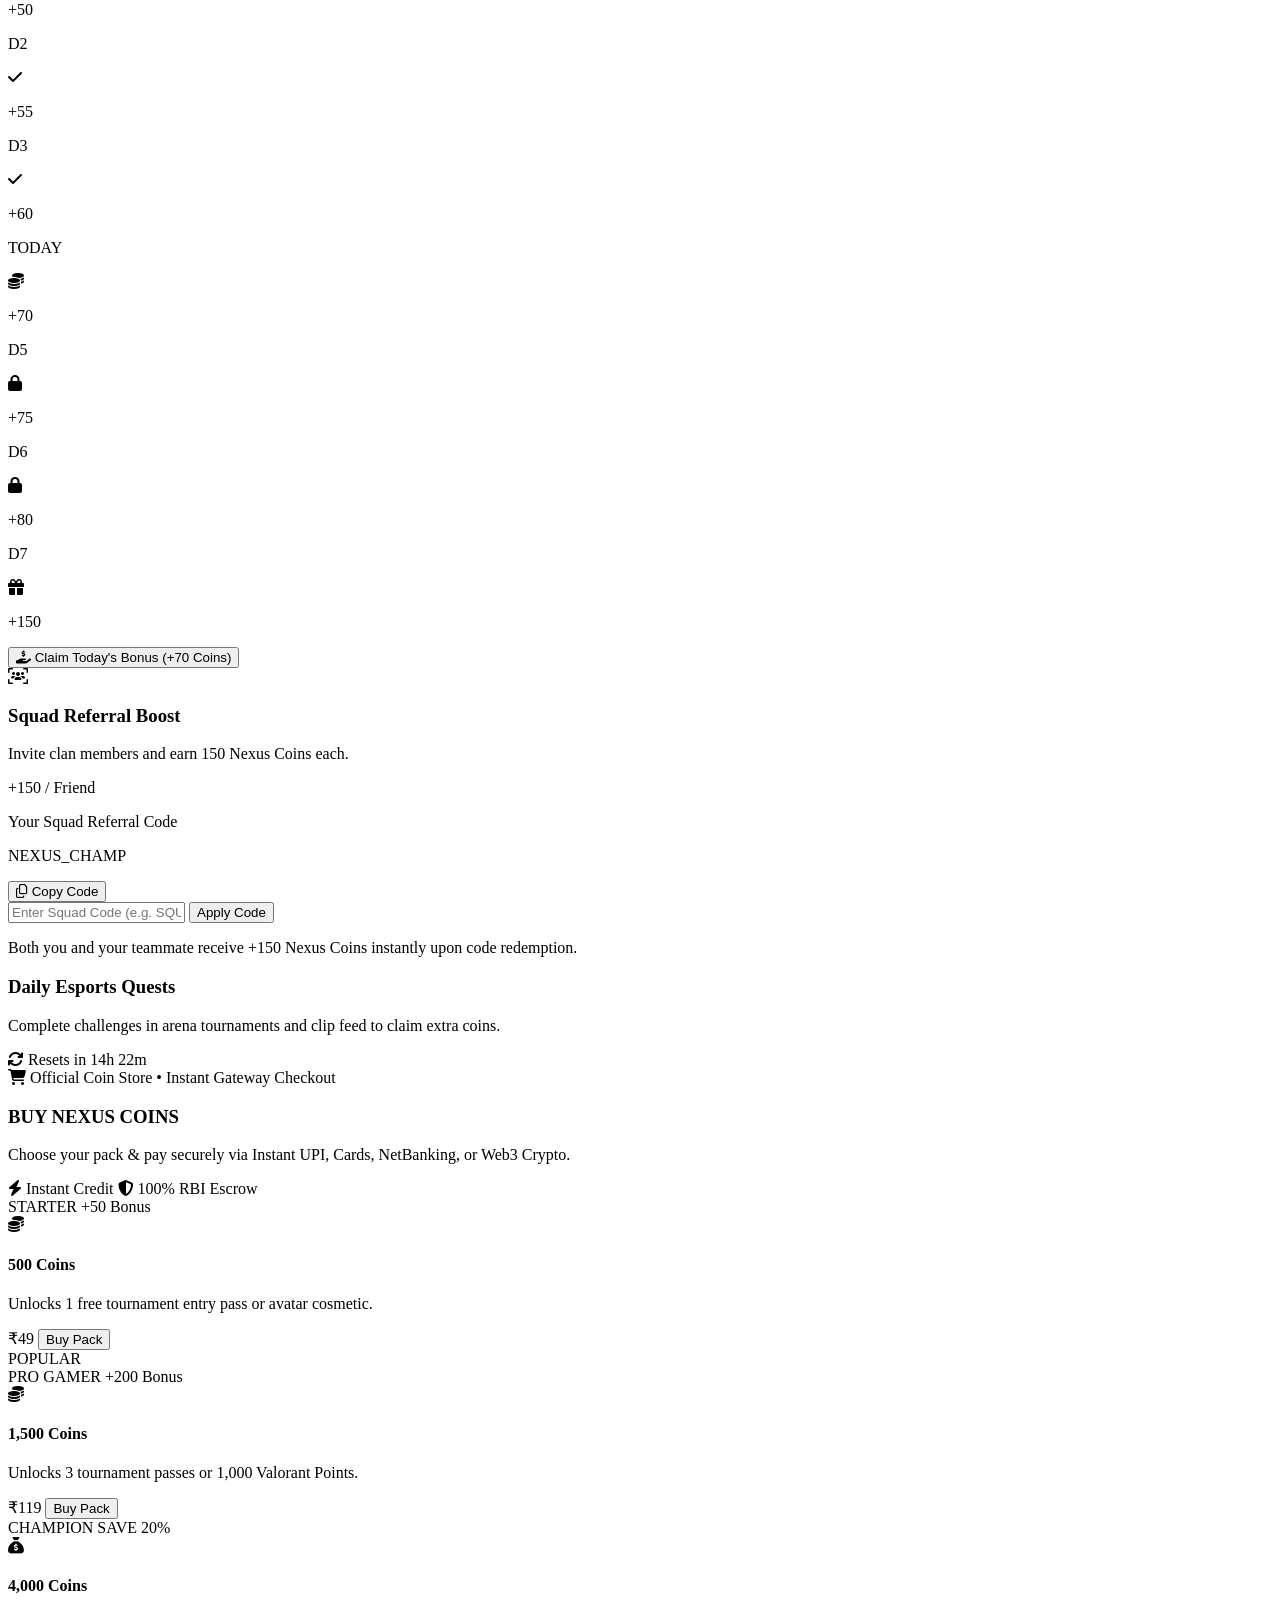
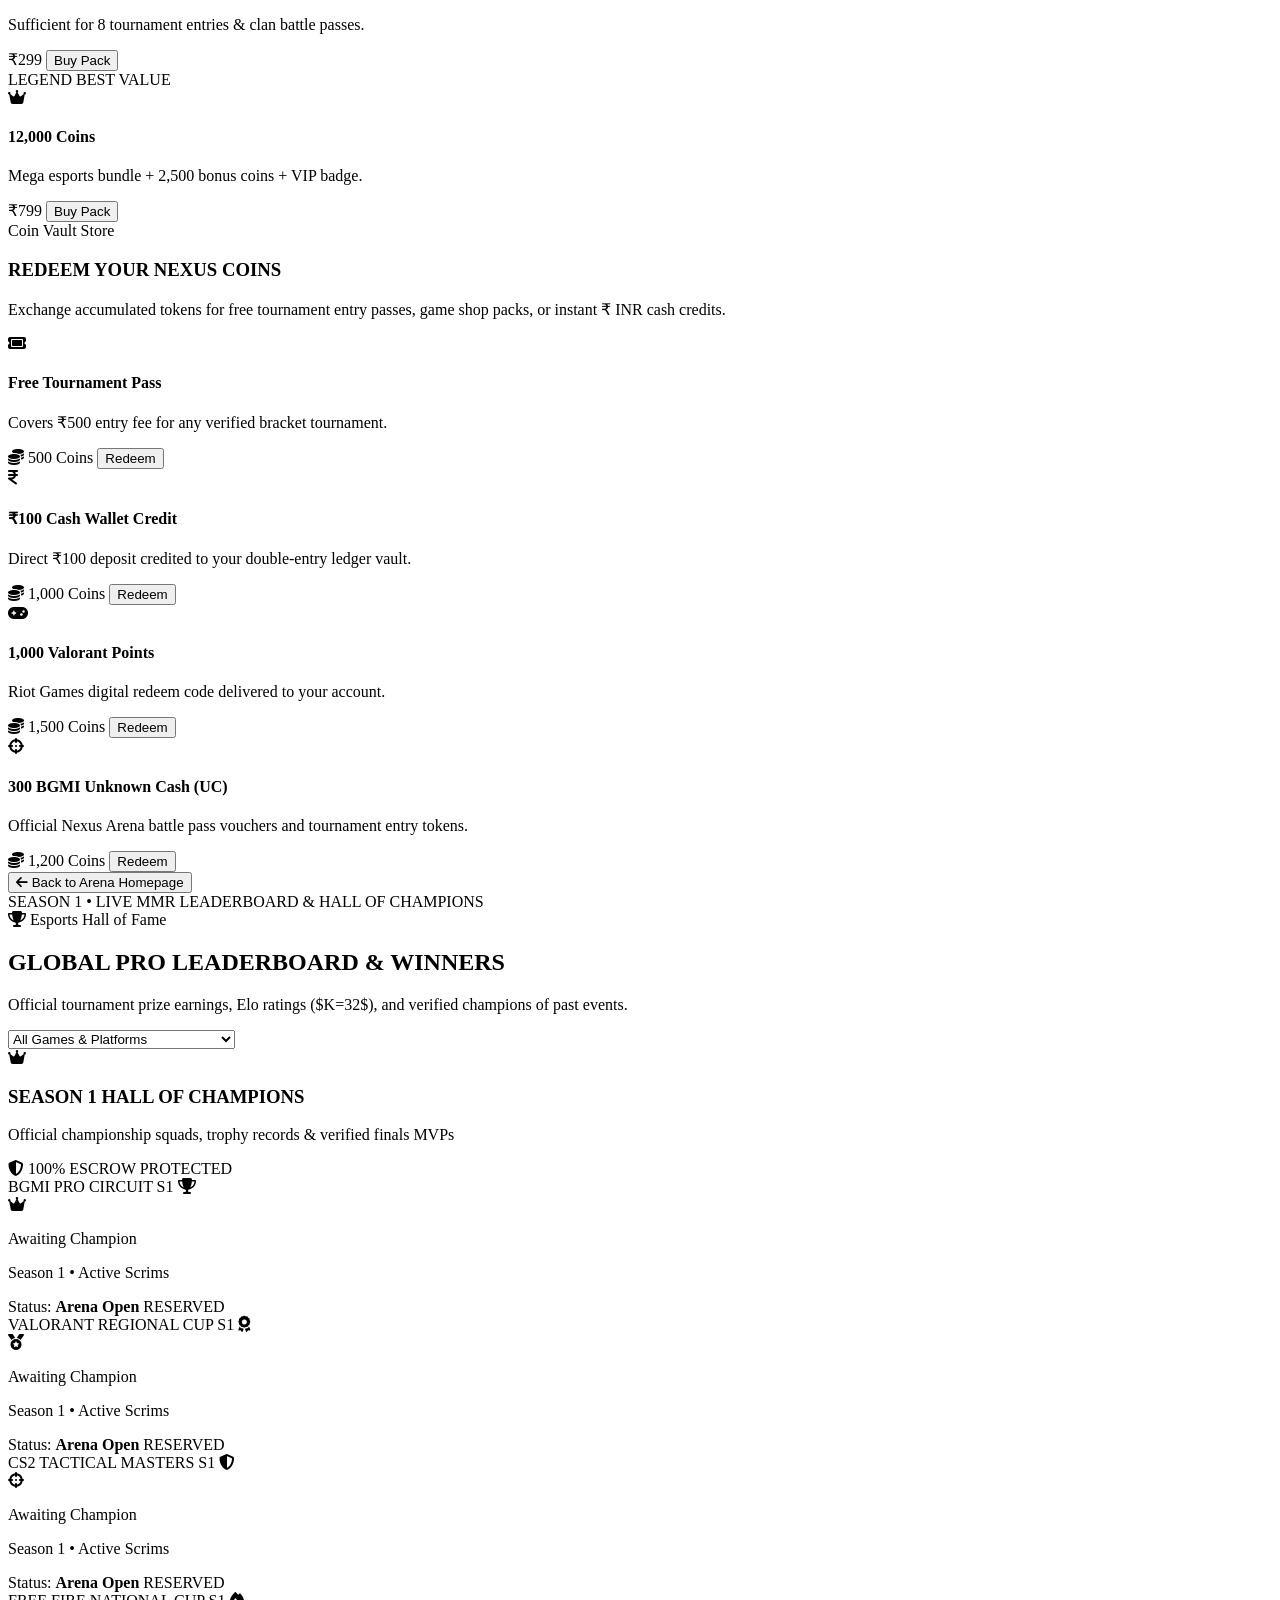
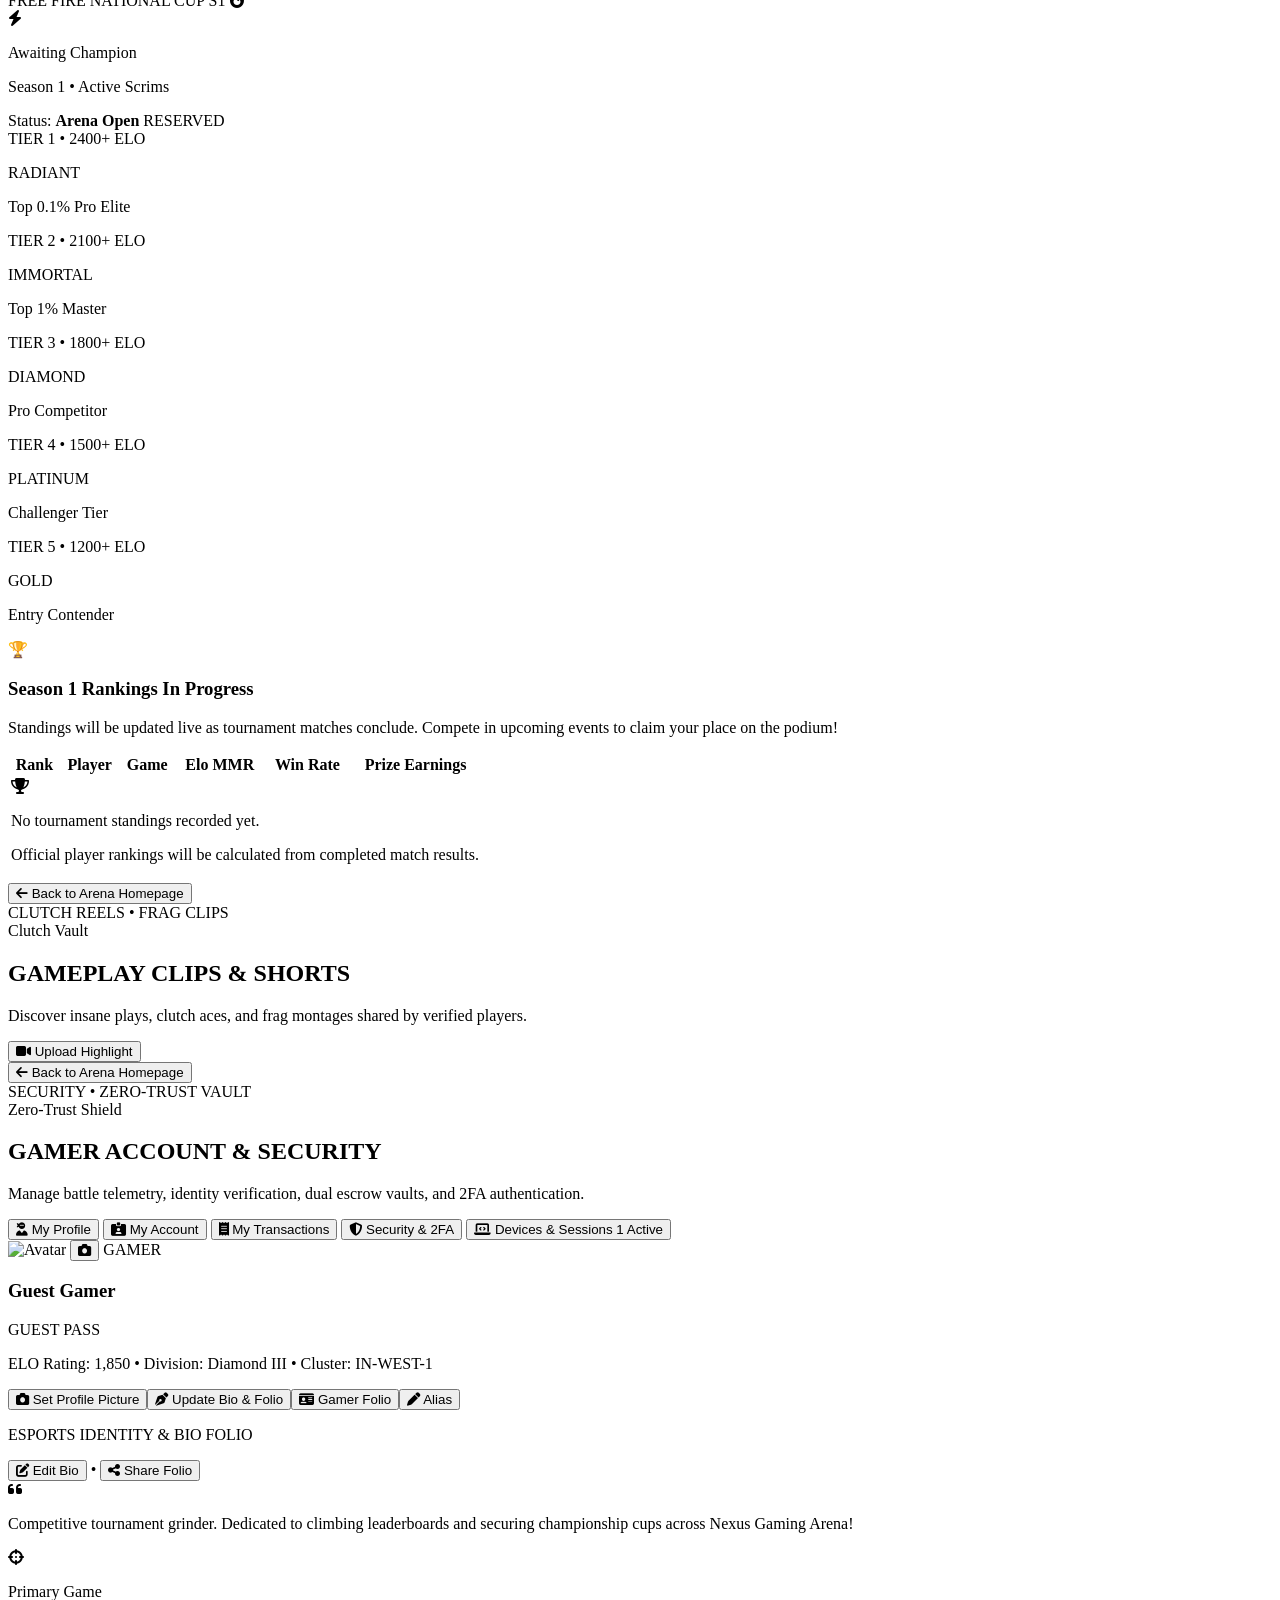
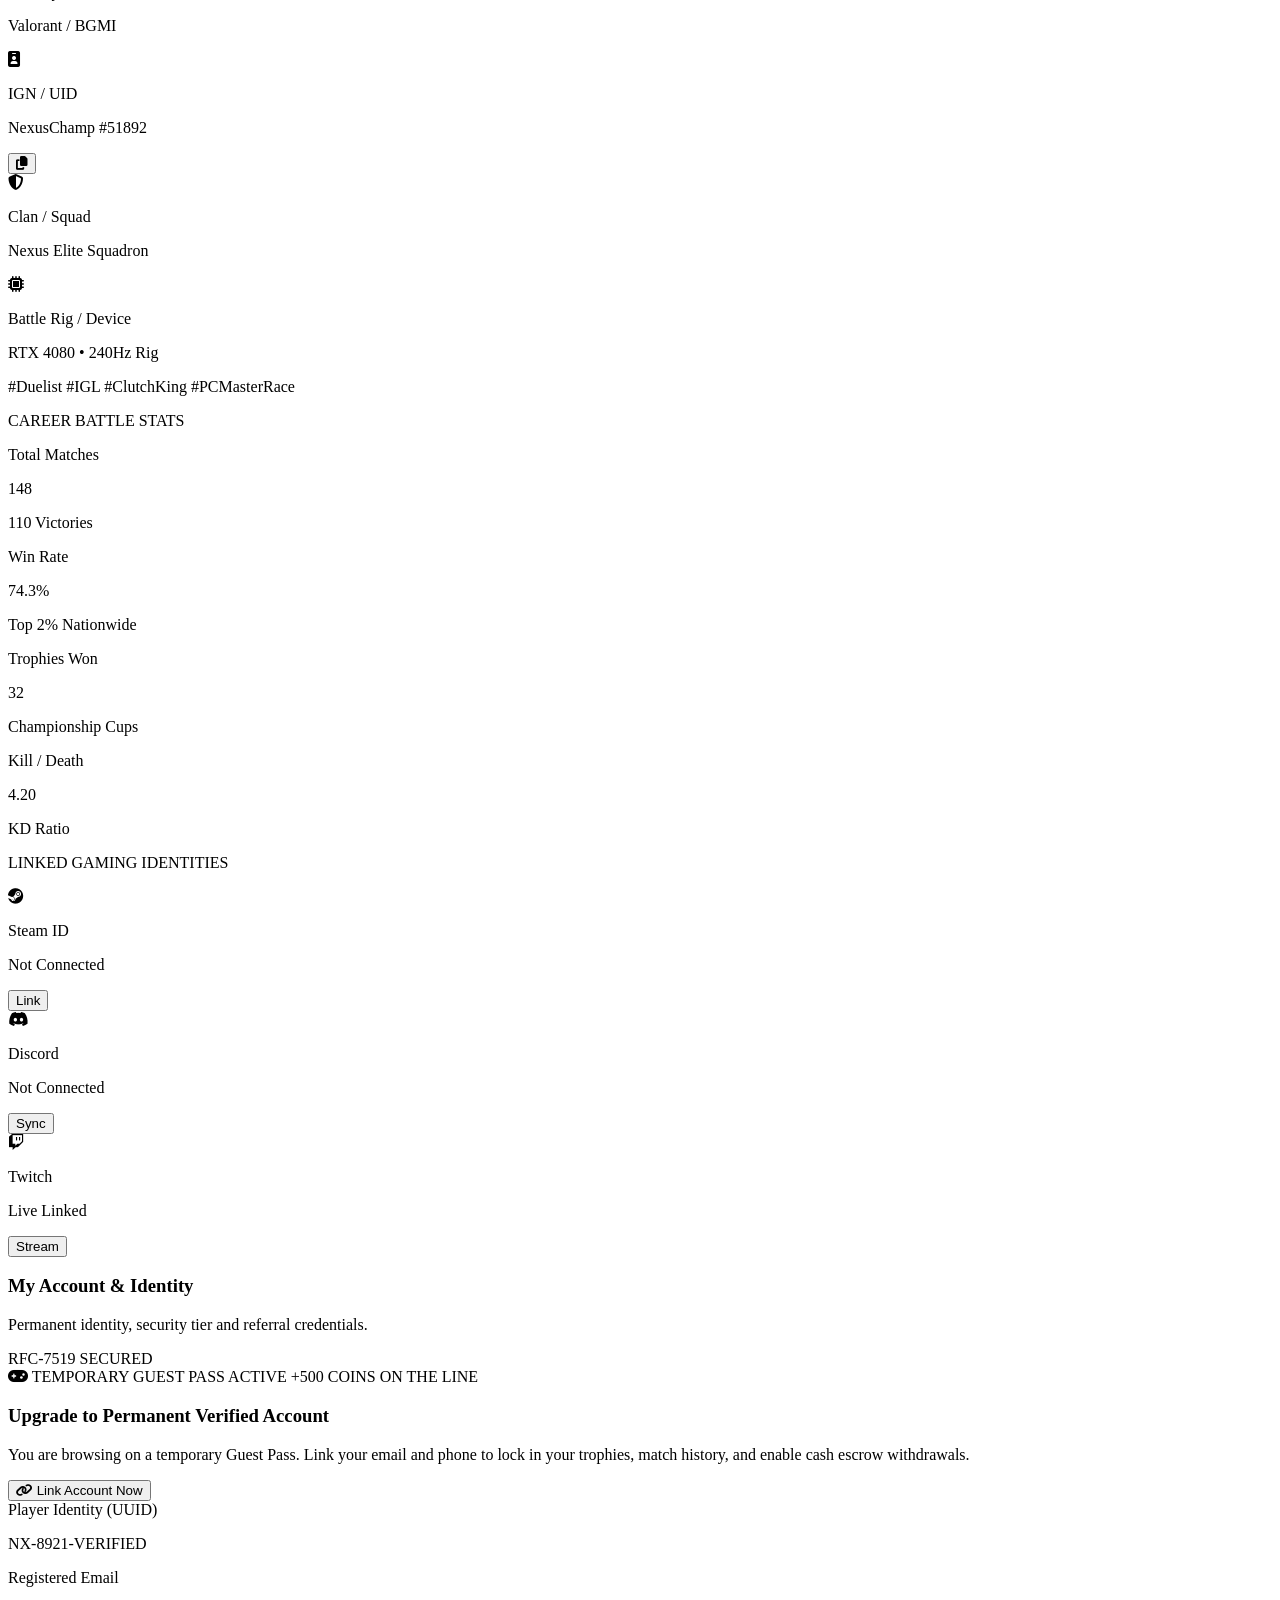
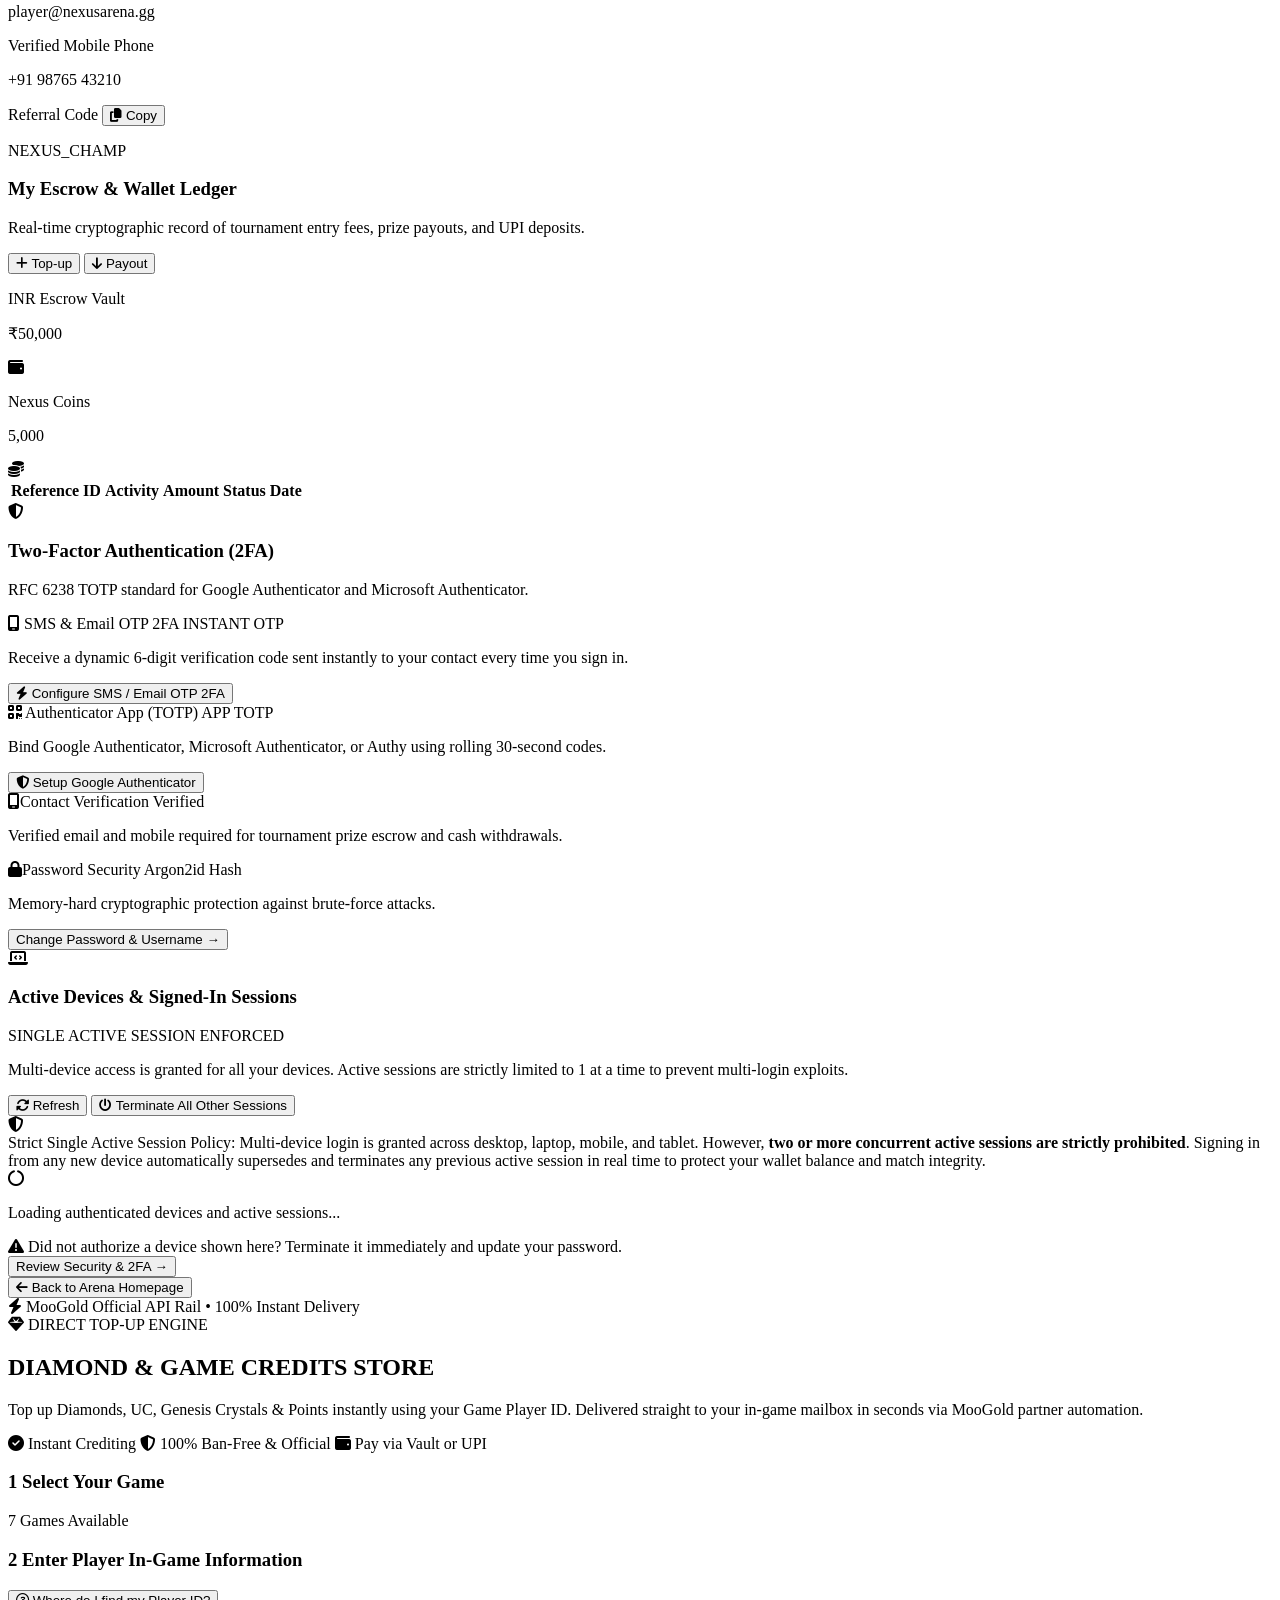
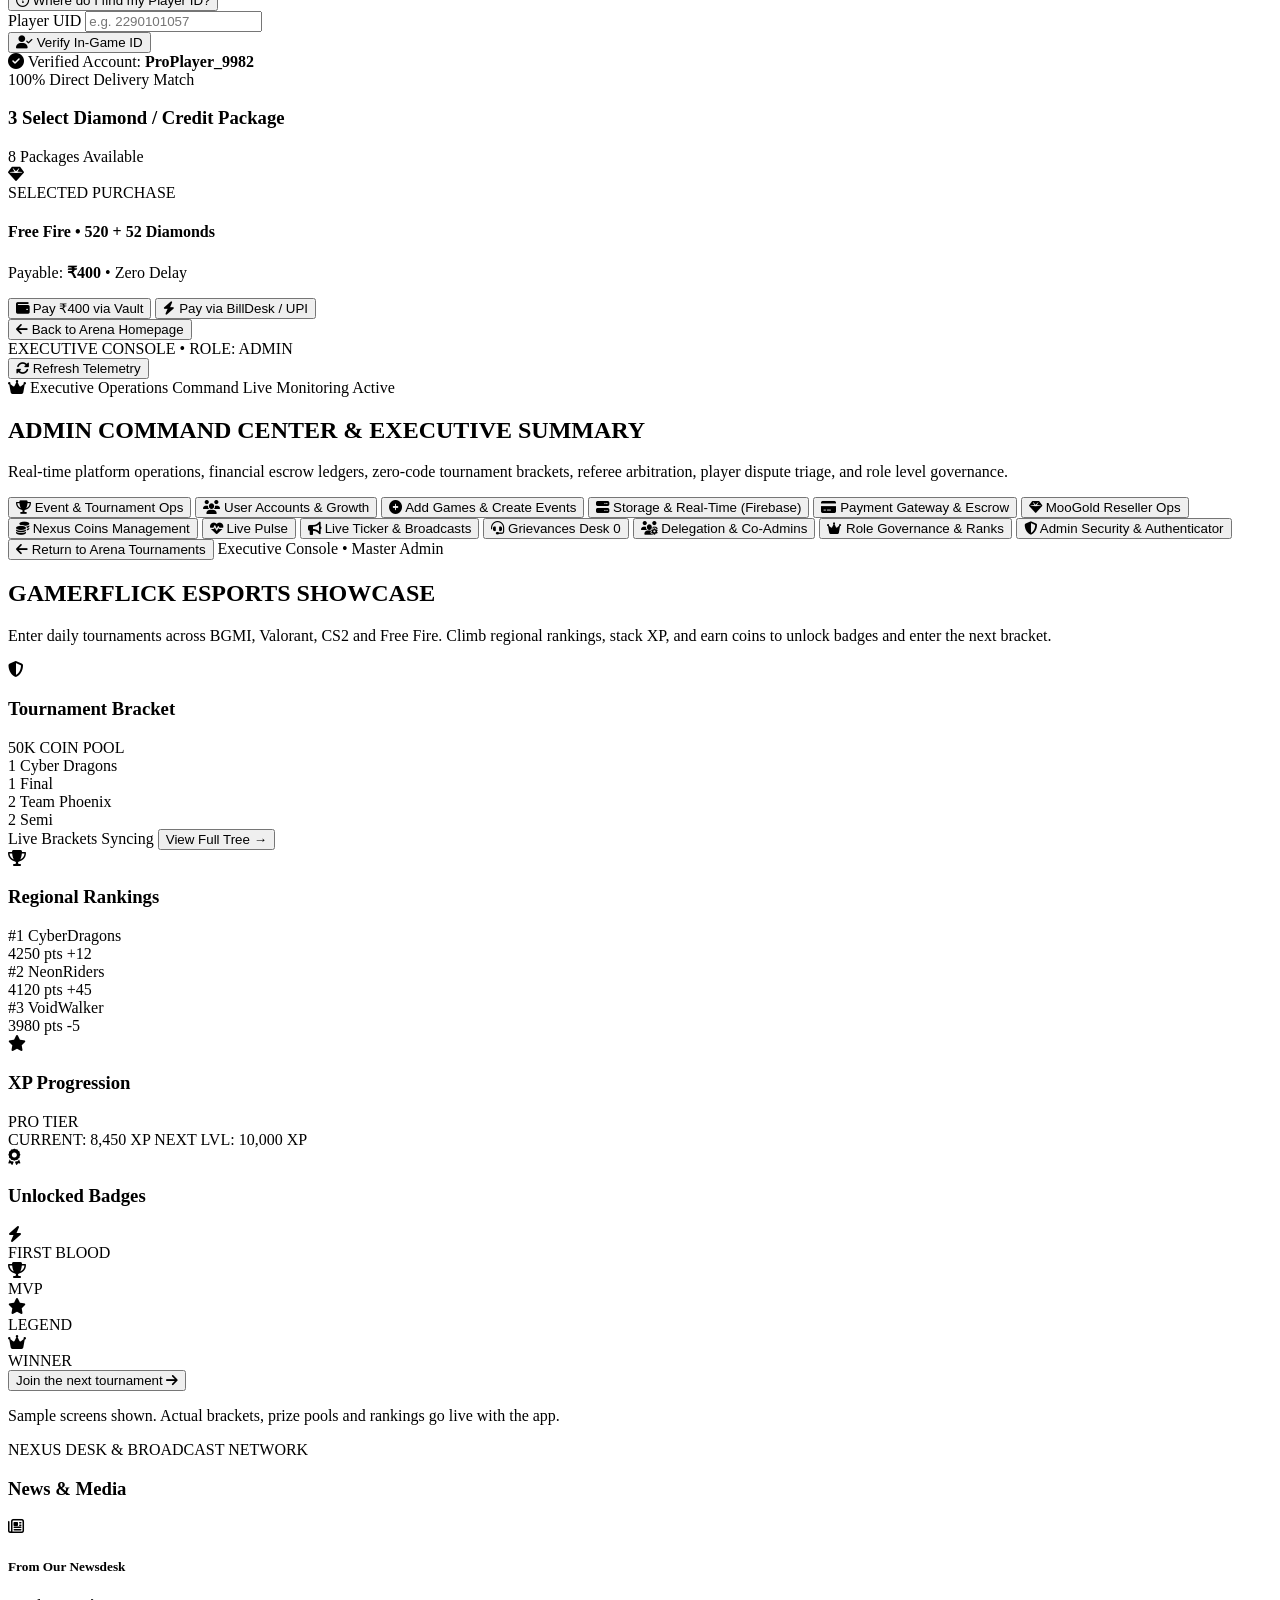
==== commit c0ac6acb: "feat(ui): dedicated 2FA method selector cards for SMS/Email OTP and Google Authenticator in User Set" ====
--- a/templates/index.html
+++ b/templates/index.html
@@ -4,6 +4,66 @@
     <meta charset="UTF-8">
     <meta name="viewport" content="width=device-width, initial-scale=1.0, maximum-scale=5.0, viewport-fit=cover">
     <title>Nexus Gaming Arena | Premier Esports & Competitive Gaming Platform</title>
+    <!-- Primary SEO Meta Tags -->
+    <meta name="title" content="Nexus Gaming Arena | Premier Esports & Competitive Gaming Platform">
+    <meta name="description" content="Nexus Gaming Arena is India's premier competitive esports tournament platform. Compete in BGMI, Valorant, and CS2 tournaments, win cash prize pools, climb official MMR leaderboards, and join verified esports clans.">
+    <meta name="keywords" content="Nexus Gaming Arena, nexusgamingarena.online, esports tournaments, BGMI tournament, Valorant tournament, CS2 tournament, competitive esports, online gaming platform India, prize pool tournaments, esports leaderboard, gamerflick">
+    <meta name="author" content="Nexus Gaming Arena">
+    <meta name="robots" content="index, follow, max-snippet:-1, max-image-preview:large, max-video-preview:-1">
+    <link rel="canonical" href="https://nexusgamingarena.online/">
+
+    <!-- Open Graph / Facebook -->
+    <meta property="og:type" content="website">
+    <meta property="og:url" content="https://nexusgamingarena.online/">
+    <meta property="og:title" content="Nexus Gaming Arena | Premier Esports & Competitive Gaming Platform">
+    <meta property="og:description" content="Join official esports tournaments for BGMI, Valorant, and CS2. Automated Swiss & single-elimination brackets, verified MMR ratings, and secure prize escrow.">
+    <meta property="og:image" content="https://nexusgamingarena.online/static/icons/icon-512.png">
+    <meta property="og:site_name" content="Nexus Gaming Arena">
+
+    <!-- Twitter / X -->
+    <meta name="twitter:card" content="summary_large_image">
+    <meta name="twitter:url" content="https://nexusgamingarena.online/">
+    <meta name="twitter:title" content="Nexus Gaming Arena | Premier Esports Platform">
+    <meta name="twitter:description" content="Join official esports tournaments for BGMI, Valorant, and CS2. Automated brackets, verified MMR ratings, and secure prize escrow.">
+    <meta name="twitter:image" content="https://nexusgamingarena.online/static/icons/icon-512.png">
+
+    <!-- Google Search Engine Structured Data (JSON-LD) -->
+    <script type="application/ld+json">
+    {
+      "@context": "https://schema.org",
+      "@graph": [
+        {
+          "@type": "WebSite",
+          "@id": "https://nexusgamingarena.online/#website",
+          "url": "https://nexusgamingarena.online/",
+          "name": "Nexus Gaming Arena",
+          "description": "Premier Esports & Competitive Gaming Platform",
+          "publisher": {
+            "@id": "https://nexusgamingarena.online/#organization"
+          },
+          "potentialAction": {
+            "@type": "SearchAction",
+            "target": "https://nexusgamingarena.online/?search={search_term_string}",
+            "query-input": "required name=search_term_string"
+          }
+        },
+        {
+          "@type": "Organization",
+          "@id": "https://nexusgamingarena.online/#organization",
+          "name": "Nexus Gaming Arena",
+          "url": "https://nexusgamingarena.online/",
+          "logo": {
+            "@type": "ImageObject",
+            "url": "https://nexusgamingarena.online/static/icons/icon-512.png"
+          },
+          "sameAs": [
+            "https://nexusgamingarena.online"
+          ]
+        }
+      ]
+    }
+    </script>
+
     <link rel="manifest" href="static/manifest.json">
     <meta name="theme-color" content="#07080c">
     <meta name="apple-mobile-web-app-capable" content="yes">
@@ -62,13 +122,6 @@
                         var role = (u.role || '').toUpperCase();
                         var uname = (u.username || '').toLowerCase();
                         var isAdmin = (role === 'ADMIN' || role === 'SUPERADMIN' || role === 'CO_ADMIN' || uname === 'wolfy' || uname === 'admin');
-                        if (isAdmin) {
-                            // High-security rule: Admin sessions must NEVER auto-login silently on cold reload/reopen
-                            localStorage.removeItem("nexus_user");
-                            localStorage.removeItem("nexus_token");
-                            sessionStorage.removeItem("nexus_active_session");
-                            return;
-                        }
                         window.__NEXUS_BOOT_USER = u;
                         document.documentElement.classList.add("arena-session-active");
                         if (u.role === 'GUEST' || u.is_guest) {
@@ -571,33 +624,33 @@
                         var role = (u.role || '').toUpperCase();
                         var uname = (u.username || '').toLowerCase();
                         var isAdmin = (role === 'ADMIN' || role === 'SUPERADMIN' || role === 'CO_ADMIN' || uname === 'wolfy' || uname === 'admin');
-                        if (!isAdmin) {
-                            var avatar = u.avatar_url || ("https://api.dicebear.com/7.x/bottts/svg?seed=" + encodeURIComponent(u.username || 'nexus_player'));
-                            var avatarEl = document.getElementById("header-user-avatar");
-                            if (avatarEl) avatarEl.src = avatar;
-                            var nameEl = document.getElementById("header-user-name");
-                            if (nameEl) nameEl.textContent = u.username || 'Gamer';
-                            
-                            var bal = (u.wallet_balance !== undefined) ? Number(u.wallet_balance) : (u.is_guest ? 0 : 5000);
-                            var coins = (u.nexus_coins !== undefined) ? Number(u.nexus_coins) : (u.is_guest ? 100 : 1000);
-                            var walletEl = document.getElementById("header-wallet-balance");
-                            if (walletEl) walletEl.textContent = '₹' + Math.round(bal).toLocaleString('en-IN');
-                            var coinsEl = document.getElementById("header-nexus-coins");
-                            if (coinsEl) coinsEl.textContent = Number(coins).toLocaleString('en-IN');
-                            
-                            var loginBtn = document.getElementById("header-login-btn");
-                            if (loginBtn) {
-                                if (u.role === 'GUEST' || u.is_guest) {
-                                    loginBtn.style.display = 'flex';
-                                    loginBtn.innerHTML = '<i class="fa-solid fa-arrow-up-from-bracket text-xs"></i> <span class="hidden sm:inline">UPGRADE</span>';
-                                    loginBtn.className = "flex items-center gap-1 bg-gradient-to-r from-amber-500 to-yellow-500 text-black px-2.5 py-1.5 sm:px-3 sm:py-1.5 rounded-xl text-xs font-black hover:brightness-110 transition-all glow-gold cursor-pointer flex-shrink-0";
-                                } else {
-                                    loginBtn.style.display = 'none';
-                                }
+                        var avatar = u.avatar_url || ("https://api.dicebear.com/7.x/bottts/svg?seed=" + encodeURIComponent(u.username || 'nexus_player'));
+                        var avatarEl = document.getElementById("header-user-avatar");
+                        if (avatarEl) avatarEl.src = avatar;
+                        var nameEl = document.getElementById("header-user-name");
+                        if (nameEl) nameEl.textContent = u.username || 'Gamer';
+                        
+                        var bal = (u.wallet_balance !== undefined) ? Number(u.wallet_balance) : (u.is_guest ? 0 : (isAdmin ? 50000 : 5000));
+                        var coins = (u.nexus_coins !== undefined) ? Number(u.nexus_coins) : (u.is_guest ? 100 : (isAdmin ? 10000 : 1000));
+                        var walletEl = document.getElementById("header-wallet-balance");
+                        if (walletEl) walletEl.textContent = '₹' + Math.round(bal).toLocaleString('en-IN');
+                        var coinsEl = document.getElementById("header-nexus-coins");
+                        if (coinsEl) coinsEl.textContent = Number(coins).toLocaleString('en-IN');
+                        
+                        var loginBtn = document.getElementById("header-login-btn");
+                        if (loginBtn) {
+                            if (u.role === 'GUEST' || u.is_guest) {
+                                loginBtn.style.display = 'flex';
+                                loginBtn.innerHTML = '<i class="fa-solid fa-arrow-up-from-bracket text-xs"></i> <span class="hidden sm:inline">UPGRADE</span>';
+                                loginBtn.className = "flex items-center gap-1 bg-gradient-to-r from-amber-500 to-yellow-500 text-black px-2.5 py-1.5 sm:px-3 sm:py-1.5 rounded-xl text-xs font-black hover:brightness-110 transition-all glow-gold cursor-pointer flex-shrink-0";
+                            } else {
+                                loginBtn.style.display = 'none';
                             }
-                            var logoutBtn = document.getElementById("header-logout-btn");
-                            if (logoutBtn) logoutBtn.style.display = 'flex';
                         }
+                        var logoutBtn = document.getElementById("header-logout-btn");
+                        if (logoutBtn) logoutBtn.style.display = 'flex';
+                        var adminBtn = document.getElementById("header-admin-btn");
+                        if (adminBtn && isAdmin) adminBtn.style.display = 'flex';
                     }
                 }
             } catch(e) {}
@@ -954,22 +1007,20 @@
                         var role = (u.role || '').toUpperCase();
                         var uname = (u.username || '').toLowerCase();
                         var isAdmin = (role === 'ADMIN' || role === 'SUPERADMIN' || role === 'CO_ADMIN' || uname === 'wolfy' || uname === 'admin');
-                        if (!isAdmin) {
-                            var avatar = u.avatar_url || ("https://api.dicebear.com/7.x/bottts/svg?seed=" + encodeURIComponent(u.username || 'nexus_player'));
-                            var sbAvatar = document.getElementById("sidebar-user-avatar");
-                            if (sbAvatar) sbAvatar.src = avatar;
-                            var sbName = document.getElementById("sidebar-user-name");
-                            if (sbName) sbName.textContent = u.username || 'Gamer';
-                            var sbRole = document.getElementById("sidebar-user-role");
-                            if (sbRole) sbRole.textContent = u.custom_title || (u.is_guest ? 'GUEST PASS' : (u.role || 'PRO GAMER'));
-
-                            var mobAvatar = document.getElementById("mobile-user-avatar");
-                            if (mobAvatar) mobAvatar.src = avatar;
-                            var mobName = document.getElementById("mobile-user-name");
-                            if (mobName) mobName.textContent = u.username || 'Gamer';
-                            var mobRole = document.getElementById("mobile-user-role");
-                            if (mobRole) mobRole.textContent = u.custom_title || (u.is_guest ? 'GUEST PASS' : (u.role || 'PRO GAMER'));
-                        }
+                        var avatar = u.avatar_url || ("https://api.dicebear.com/7.x/bottts/svg?seed=" + encodeURIComponent(u.username || 'nexus_player'));
+                        var sbAvatar = document.getElementById("sidebar-user-avatar");
+                        if (sbAvatar) sbAvatar.src = avatar;
+                        var sbName = document.getElementById("sidebar-user-name");
+                        if (sbName) sbName.textContent = u.username || 'Gamer';
+                        var sbRole = document.getElementById("sidebar-user-role");
+                        if (sbRole) sbRole.textContent = u.custom_title || (u.is_guest ? 'GUEST PASS' : (isAdmin ? 'ADMINISTRATOR' : (u.role || 'PRO GAMER')));
+
+                        var mobAvatar = document.getElementById("mobile-user-avatar");
+                        if (mobAvatar) mobAvatar.src = avatar;
+                        var mobName = document.getElementById("mobile-user-name");
+                        if (mobName) mobName.textContent = u.username || 'Gamer';
+                        var mobRole = document.getElementById("mobile-user-role");
+                        if (mobRole) mobRole.textContent = u.custom_title || (u.is_guest ? 'GUEST PASS' : (isAdmin ? 'ADMINISTRATOR' : (u.role || 'PRO GAMER')));
                     }
                 }
             } catch(e) {}
@@ -2251,12 +2302,42 @@
                     </div>
 
                     <div class="grid grid-cols-1 sm:grid-cols-2 gap-6 pt-2">
+                    <!-- 2FA Dual Method Selector Cards -->
+                    <div class="grid grid-cols-1 sm:grid-cols-2 gap-4 pt-2">
+                        <div class="bg-cyber-dark/90 p-4 rounded-xl border border-cyan-500/40 space-y-3 relative shadow-lg">
+                            <div class="flex items-center justify-between">
+                                <span class="text-sm font-bold text-white flex items-center gap-2">
+                                    <i class="fa-solid fa-mobile-screen text-cyan-400"></i> SMS &amp; Email OTP 2FA
+                                </span>
+                                <span class="px-2 py-0.5 rounded text-[10px] font-mono font-bold bg-cyan-500/20 text-cyan-300 border border-cyan-500/40">INSTANT OTP</span>
+                            </div>
+                            <p class="text-xs text-gray-400">Receive a dynamic 6-digit verification code sent instantly to your contact every time you sign in.</p>
+                            <button type="button" onclick="setup2FAViaOTP()" class="w-full py-2.5 rounded-xl bg-cyan-500/20 hover:bg-cyan-500/30 text-cyan-300 border border-cyan-500/50 text-xs font-bold transition-all flex items-center justify-center gap-1.5 cursor-pointer glow-cyan">
+                                <i class="fa-solid fa-bolt"></i> Configure SMS / Email OTP 2FA
+                            </button>
+                        </div>
+
+                        <div class="bg-cyber-dark/90 p-4 rounded-xl border border-amber-500/40 space-y-3 relative shadow-lg">
+                            <div class="flex items-center justify-between">
+                                <span class="text-sm font-bold text-white flex items-center gap-2">
+                                    <i class="fa-solid fa-qrcode text-amber-400"></i> Authenticator App (TOTP)
+                                </span>
+                                <span class="px-2 py-0.5 rounded text-[10px] font-mono font-bold bg-amber-500/20 text-amber-300 border border-amber-500/40">APP TOTP</span>
+                            </div>
+                            <p class="text-xs text-gray-400">Bind Google Authenticator, Microsoft Authenticator, or Authy using rolling 30-second codes.</p>
+                            <button type="button" onclick="toggle2FAStatus({ checked: true })" class="w-full py-2.5 rounded-xl bg-amber-500/20 hover:bg-amber-500/30 text-amber-300 border border-amber-500/50 text-xs font-bold transition-all flex items-center justify-center gap-1.5 cursor-pointer glow-amber">
+                                <i class="fa-solid fa-shield-halved"></i> Setup Google Authenticator
+                            </button>
+                        </div>
+                    </div>
+
+                    <div class="grid grid-cols-1 sm:grid-cols-2 gap-6 pt-2">
                         <div class="bg-cyber-dark/80 p-4 rounded-xl border border-cyber-border space-y-2">
                             <div class="flex items-center justify-between">
-                                <span class="text-sm font-semibold text-gray-300"><i class="fa-solid fa-mobile-screen mr-2 text-cyan-400"></i>SMS / Mobile OTP</span>
+                                <span class="text-sm font-semibold text-gray-300"><i class="fa-solid fa-mobile-screen mr-2 text-cyan-400"></i>Contact Verification</span>
                                 <span id="phone-verified-pill" class="px-2.5 py-0.5 rounded-full text-xs font-bold bg-green-500/20 text-green-400 border border-green-500/40">Verified</span>
                             </div>
-                            <p class="text-xs text-gray-400">Required for tournament cash payouts &amp; bank withdrawals.</p>
+                            <p class="text-xs text-gray-400">Verified email and mobile required for tournament prize escrow and cash withdrawals.</p>
                         </div>
 
                         <div class="bg-cyber-dark/80 p-4 rounded-xl border border-cyber-border space-y-2">
@@ -5001,6 +5082,12 @@
                     Staging OTP: <span id="activation-demo-code" class="font-bold"></span>
                     <button type="button" onclick="autoFillActivationOTP()" class="ml-2 underline text-white font-bold">Auto-Fill</button>
                 </div>
+                <div class="flex items-center justify-between text-xs pt-1">
+                    <span class="text-gray-400">Didn't receive code?</span>
+                    <button type="button" id="btn-resend-activation-otp" onclick="resendAccountActivationOTP()" class="text-cyan-400 hover:underline font-bold cursor-pointer">
+                        Resend Code
+                    </button>
+                </div>
             </div>
             <button onclick="submitAccountActivation()" class="w-full py-3.5 rounded-xl bg-gradient-to-r from-cyan-400 to-blue-600 text-black font-black hover:brightness-110 transition-all glow-cyan btn-sweep cursor-pointer">
                 Verify Code &bull; Enter Arena
@@ -5167,6 +5254,30 @@
         </div>
     </div>
 
+    <!-- 2FA OTP Verification Setup Modal -->
+    <div id="modal-2fa-otp-setup" class="fixed inset-0 z-50 bg-black/85 backdrop-blur-md hidden items-center justify-center p-4 overflow-y-auto" onclick="if(event.target === this) closeModal('modal-2fa-otp-setup')">
+        <div class="bg-cyber-card border border-cyan-500/40 w-full max-w-md rounded-3xl p-6 sm:p-8 space-y-5 relative glow-cyan text-center tactical-cut my-6 shadow-2xl">
+            <button onclick="closeModal('modal-2fa-otp-setup')" class="modal-close-btn absolute top-6 right-6 text-gray-400 hover:text-white" title="Close (Esc)" aria-label="Close modal"><i class="fa-solid fa-xmark text-xl"></i></button>
+            <div class="w-14 h-14 bg-cyan-500/10 border border-cyan-500/40 rounded-2xl flex items-center justify-center mx-auto text-cyan-400 text-xl glow-cyan">
+                <i class="fa-solid fa-mobile-screen-button"></i>
+            </div>
+            <div class="space-y-1">
+                <span class="px-2.5 py-0.5 rounded-full text-[10px] font-black uppercase tracking-wider bg-cyan-500/20 text-cyan-300 border border-cyan-500/40">
+                    <i class="fa-solid fa-shield-halved text-cyan-400 mr-1"></i> SMS &amp; EMAIL 2FA
+                </span>
+                <h3 class="font-orbitron font-black text-2xl text-white">Enable 2FA via OTP</h3>
+                <p class="text-xs text-gray-400">A dynamic 6-digit security code was dispatched to <strong id="otp-2fa-contact-display" class="text-cyan-300">your registered contact</strong>.</p>
+            </div>
+            <div class="space-y-2">
+                <input type="text" id="otp-2fa-verify-code" maxlength="6" placeholder="Enter 6-digit OTP" class="w-full bg-cyber-dark border border-cyan-500/50 rounded-xl px-4 py-3 text-center font-mono text-xl font-bold tracking-widest text-cyan-400 focus:outline-none focus:border-cyan-400">
+                <div id="otp-2fa-demo-chip" class="hidden text-[11px] font-mono p-2 rounded-lg bg-amber-500/10 border border-amber-500/30 text-amber-300"></div>
+            </div>
+            <button onclick="verifyAndEnableOTP2FA()" class="w-full py-3.5 rounded-xl bg-gradient-to-r from-cyan-400 to-blue-600 text-black font-black hover:brightness-110 transition-all glow-cyan btn-sweep shadow-xl cursor-pointer">
+                Verify OTP &bull; Activate 2FA Protection
+            </button>
+        </div>
+    </div>
+
     <!-- Match Score Report Modal -->
     <div id="modal-report-score" class="fixed inset-0 z-50 bg-black/85 backdrop-blur-md hidden items-center justify-center p-4" onclick="if(event.target === this) closeModal('modal-report-score')">
         <div class="bg-cyber-card border border-cyber-border w-full max-w-md rounded-3xl p-6 sm:p-8 space-y-6 relative glow-cyan tactical-cut">
@@ -5286,9 +5397,18 @@
                         </div>
                     </div>
 
-                    <div id="login-2fa-container" class="space-y-1.5 hidden">
-                        <label class="text-xs font-bold text-cyan-400">2FA Authenticator Code</label>
-                        <input type="text" id="login-2fa-code" maxlength="6" placeholder="000000" class="w-full bg-cyber-dark border border-cyan-500/50 rounded-xl px-4 py-2.5 text-sm text-center font-mono text-cyan-400 focus:outline-none">
+                    <div id="login-2fa-container" class="p-3.5 rounded-2xl bg-cyber-dark/95 border border-cyan-500/50 space-y-2 shadow-lg hidden">
+                        <div class="flex items-center justify-between text-xs">
+                            <span id="login-2fa-label" class="font-bold text-cyan-400 flex items-center gap-1.5">
+                                <i class="fa-solid fa-mobile-screen text-cyan-400"></i> Two-Factor Authentication (2FA)
+                            </span>
+                            <button type="button" id="btn-resend-login-2fa" onclick="resendLogin2FAOTP()" class="text-[11px] font-bold text-amber-400 hover:underline cursor-pointer">
+                                Resend OTP
+                            </button>
+                        </div>
+                        <input type="text" id="login-2fa-code" maxlength="24" placeholder="Enter 6-digit OTP or Authenticator code" class="w-full bg-cyber-card border border-cyan-500/40 rounded-xl px-4 py-2.5 text-sm text-center font-mono tracking-widest text-cyan-400 focus:outline-none focus:border-cyan-400 uppercase">
+                        <div id="login-2fa-demo-chip" class="hidden text-center"></div>
+                        <p class="text-[10px] text-gray-400 font-mono text-center">Enter your live 6-digit code or Emergency Backup Key.</p>
                     </div>
 
                     <!-- Remember Me Checkbox -->
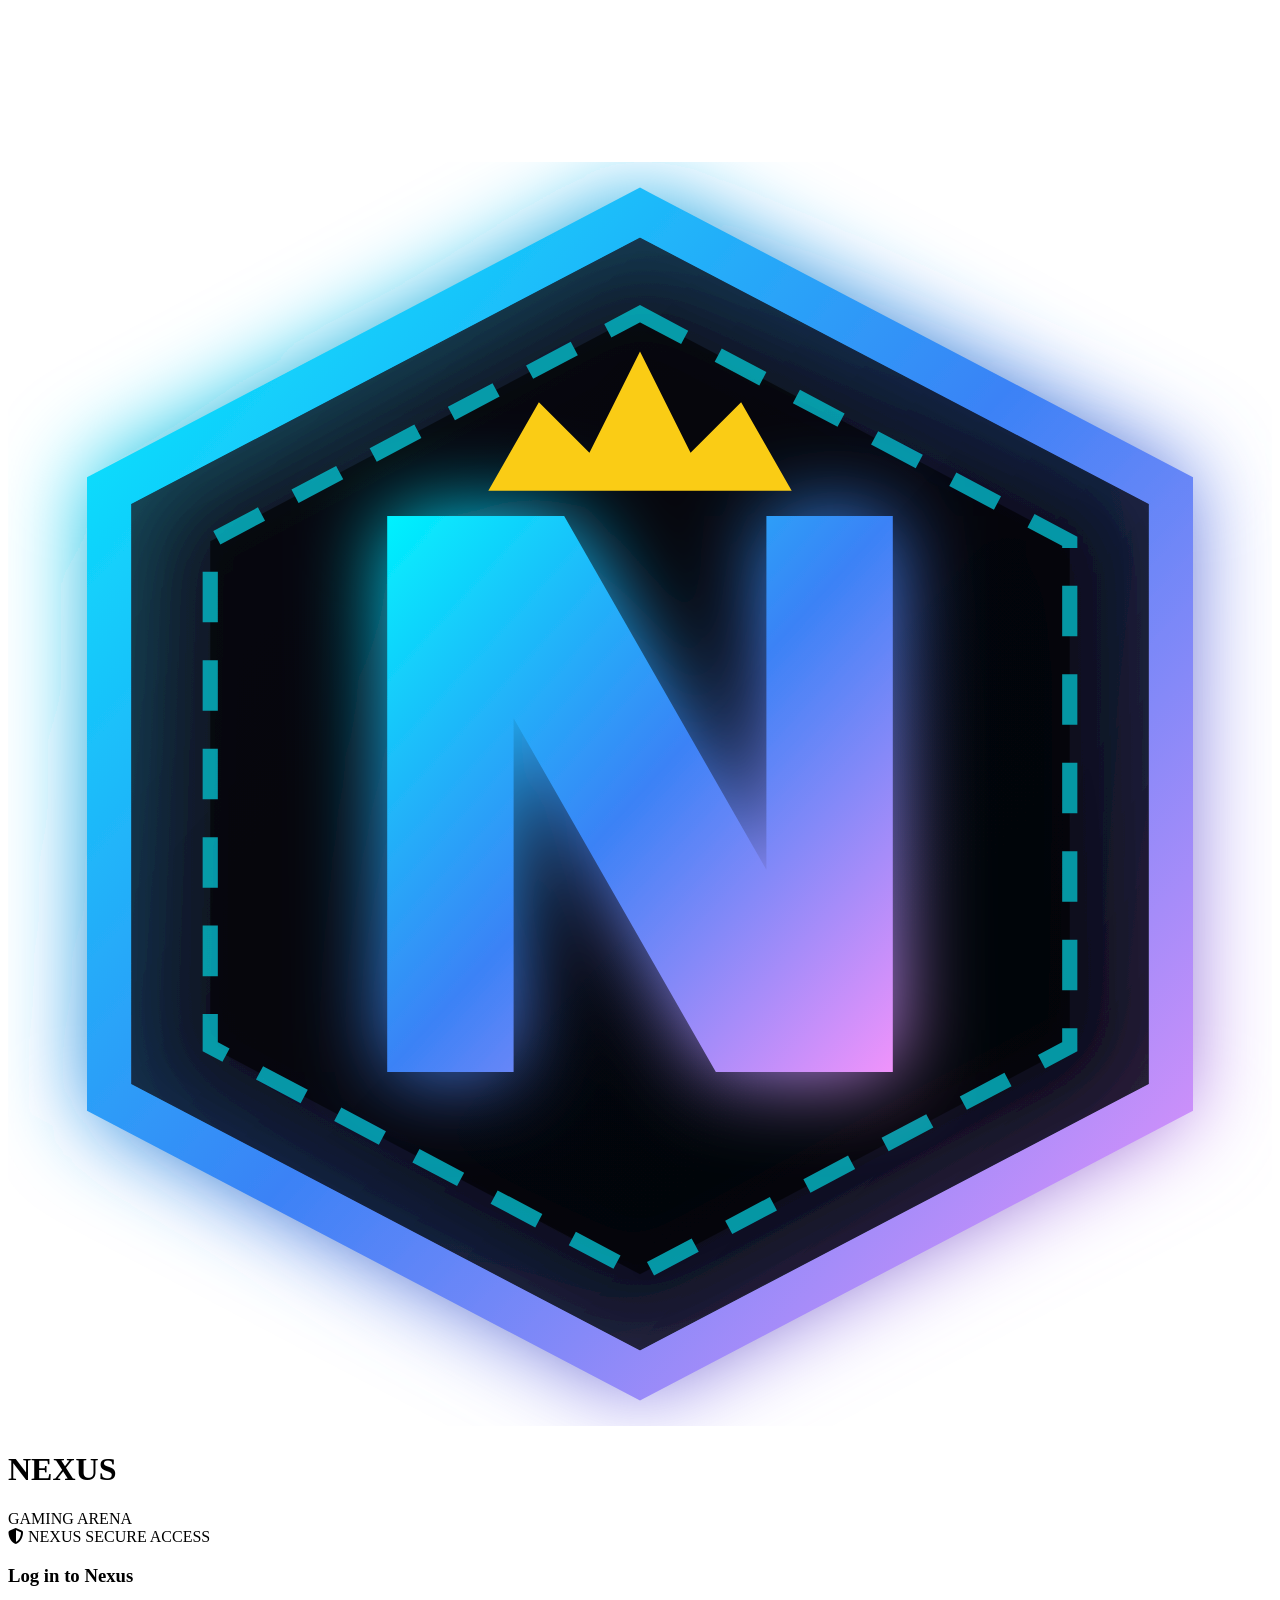
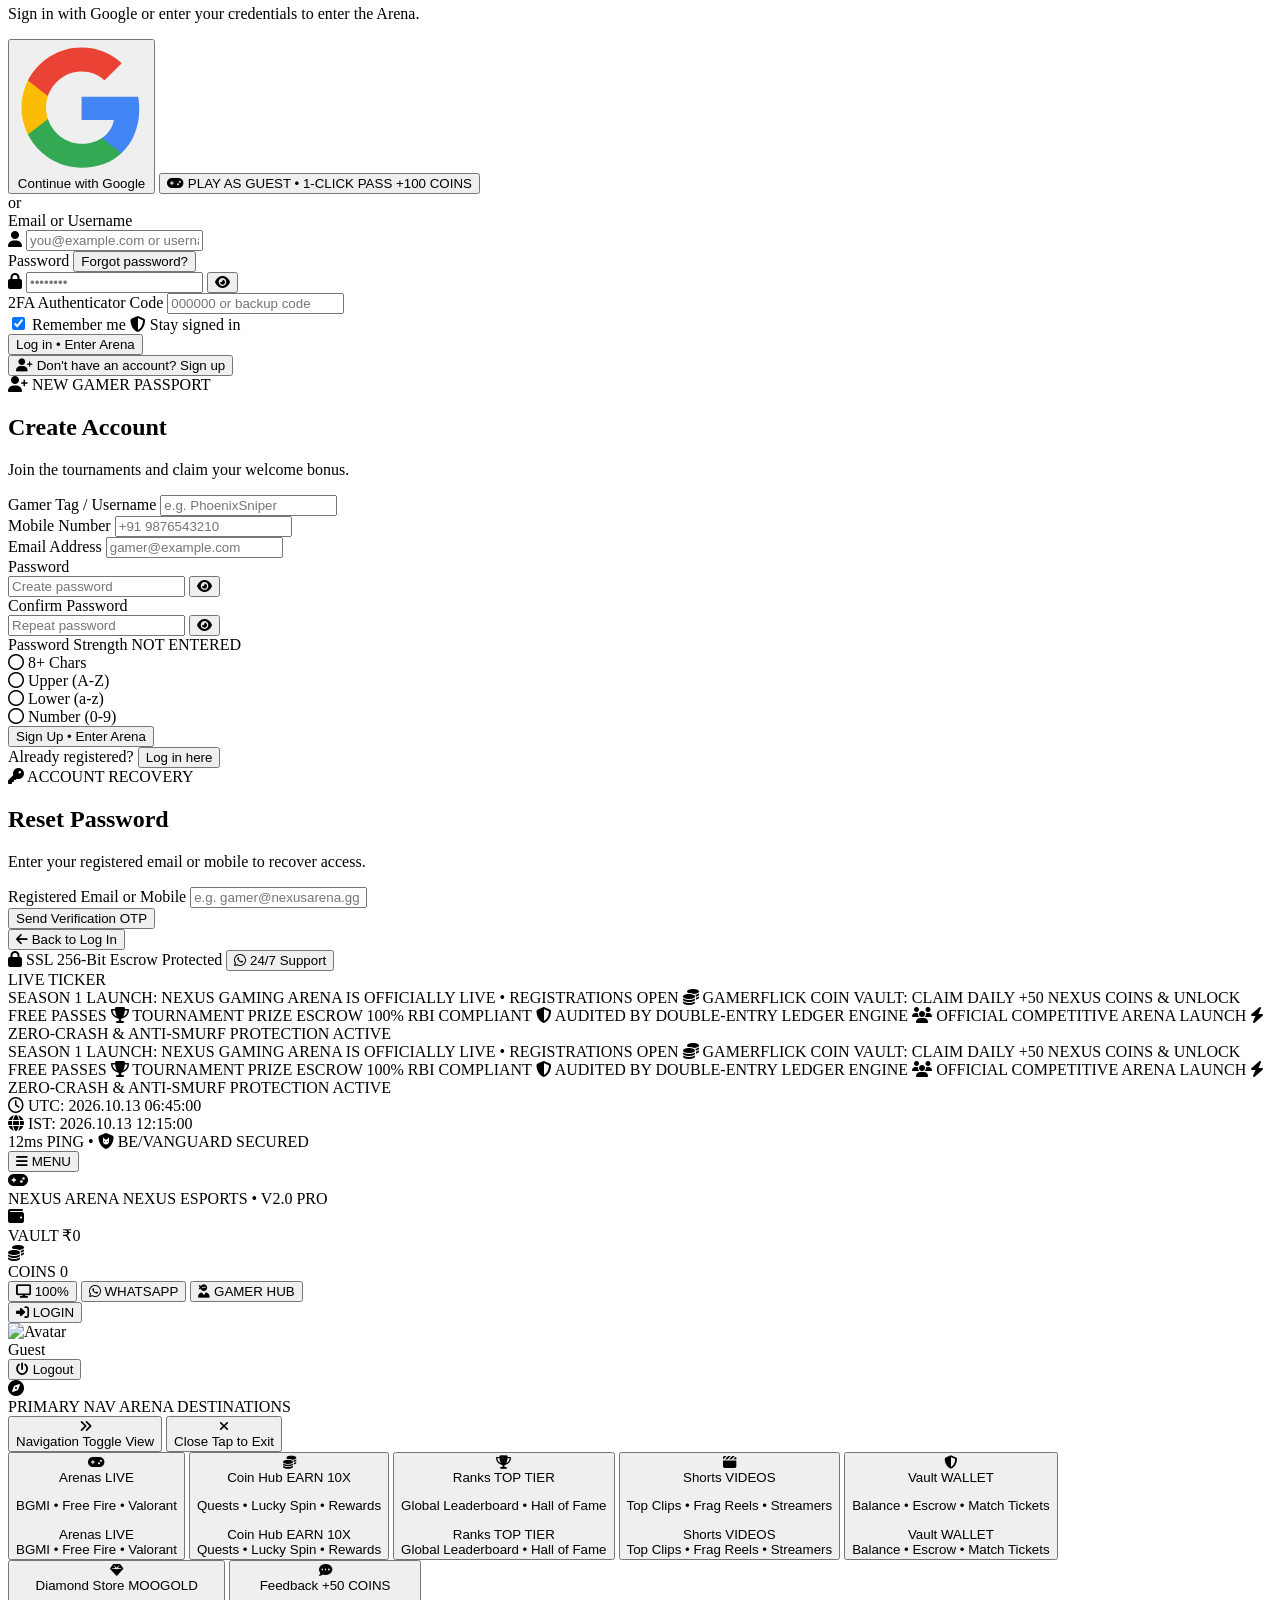
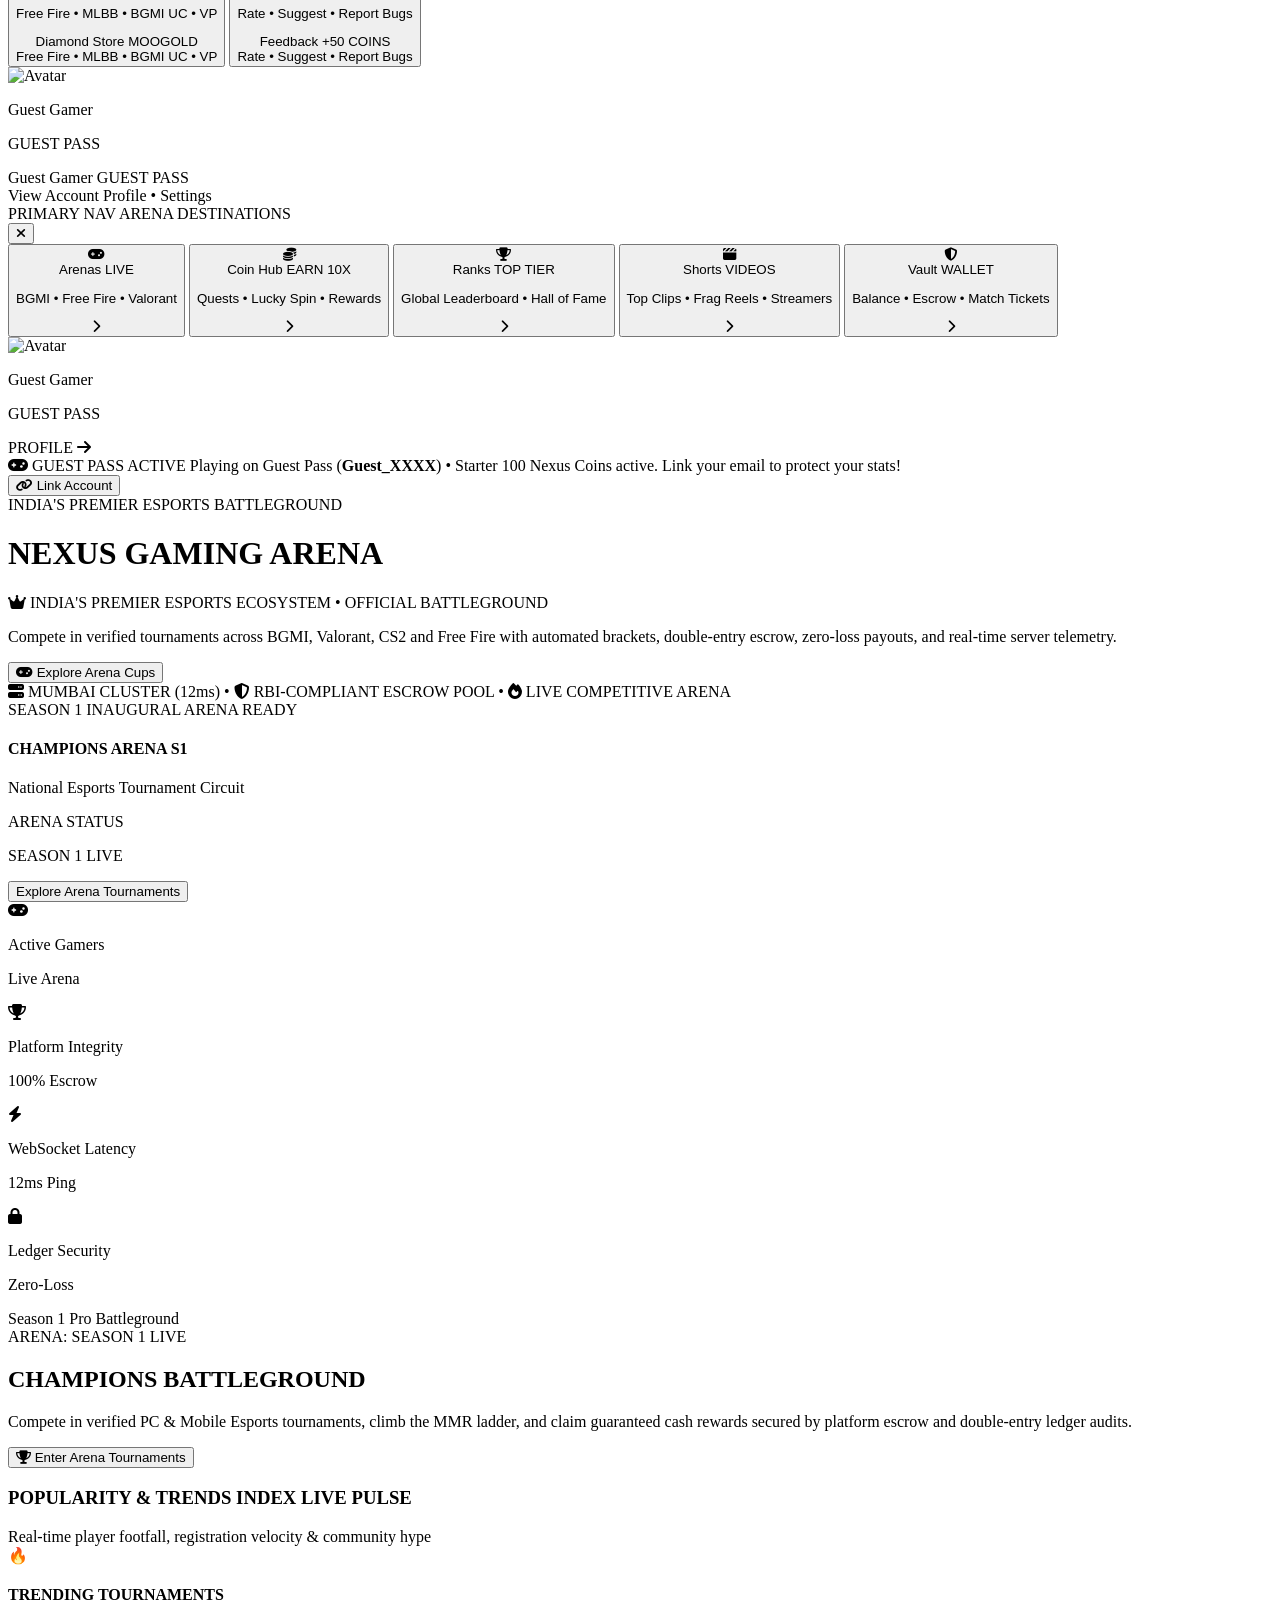
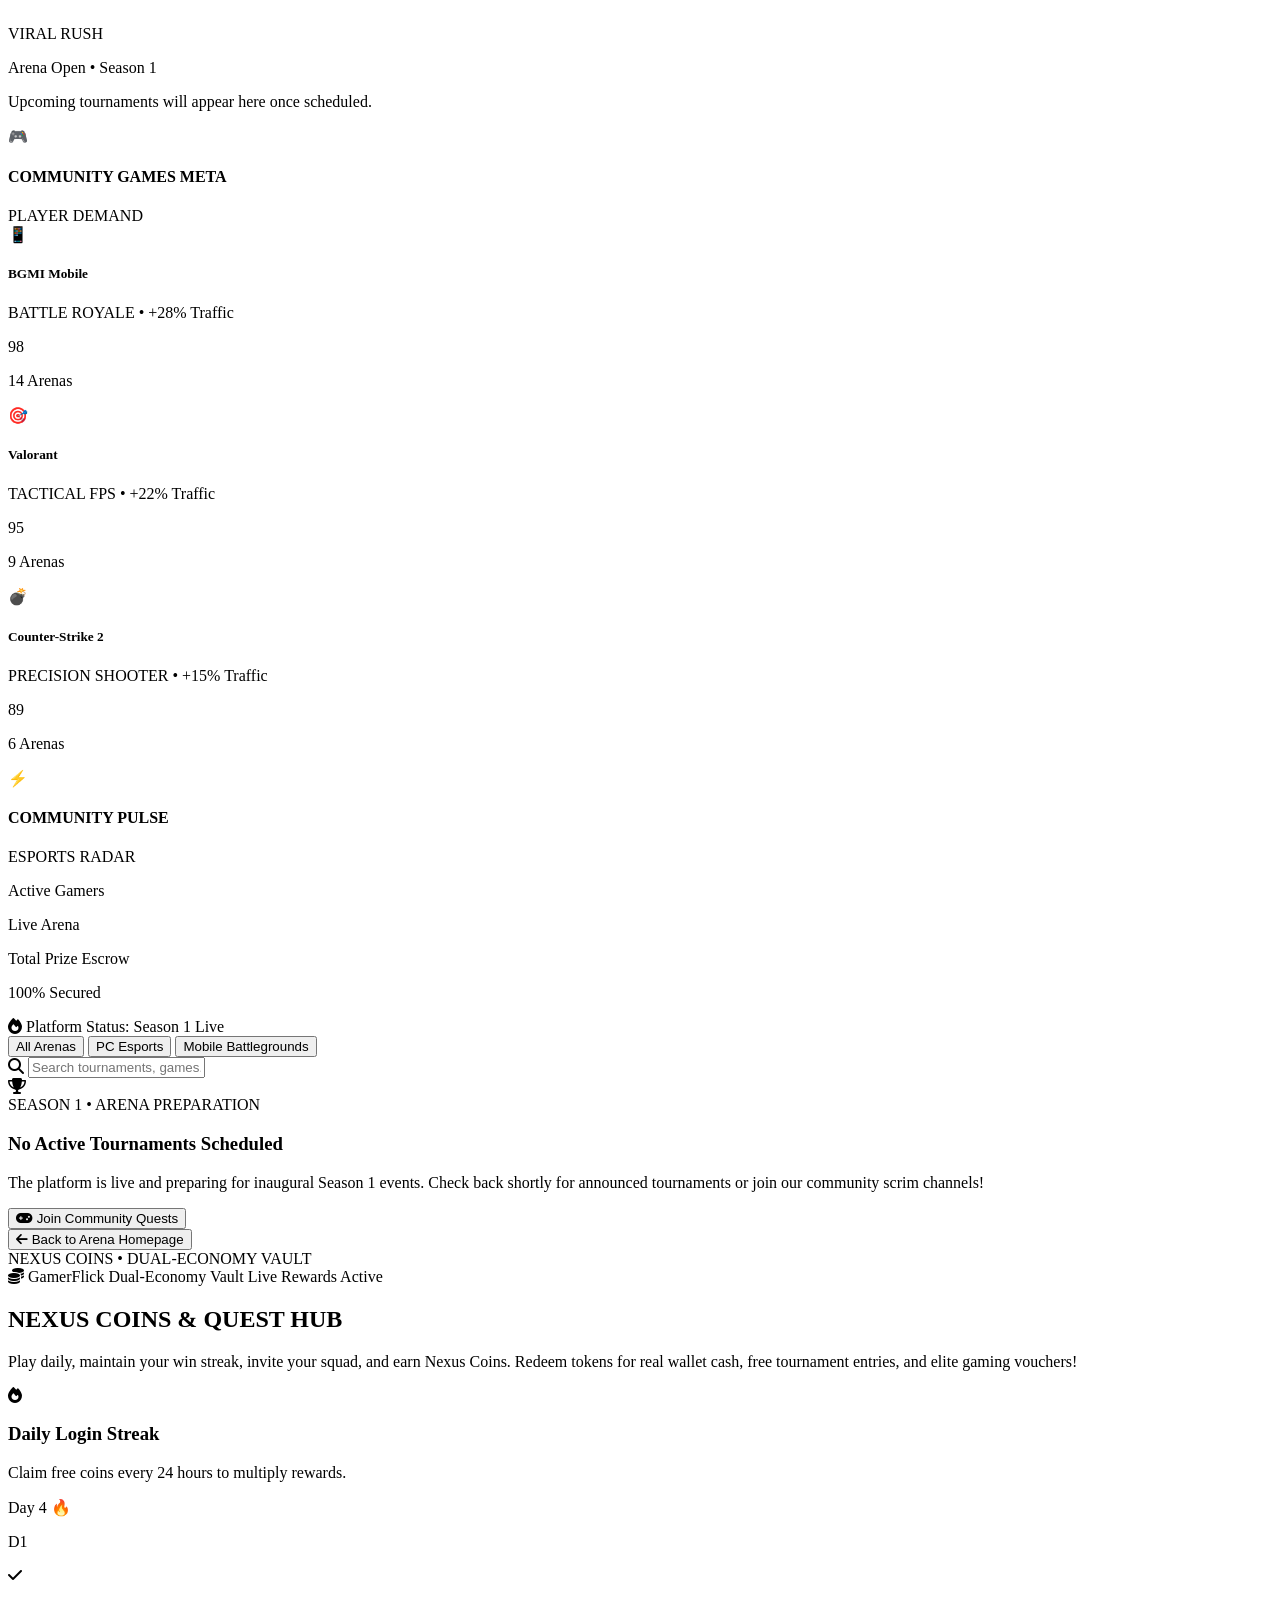
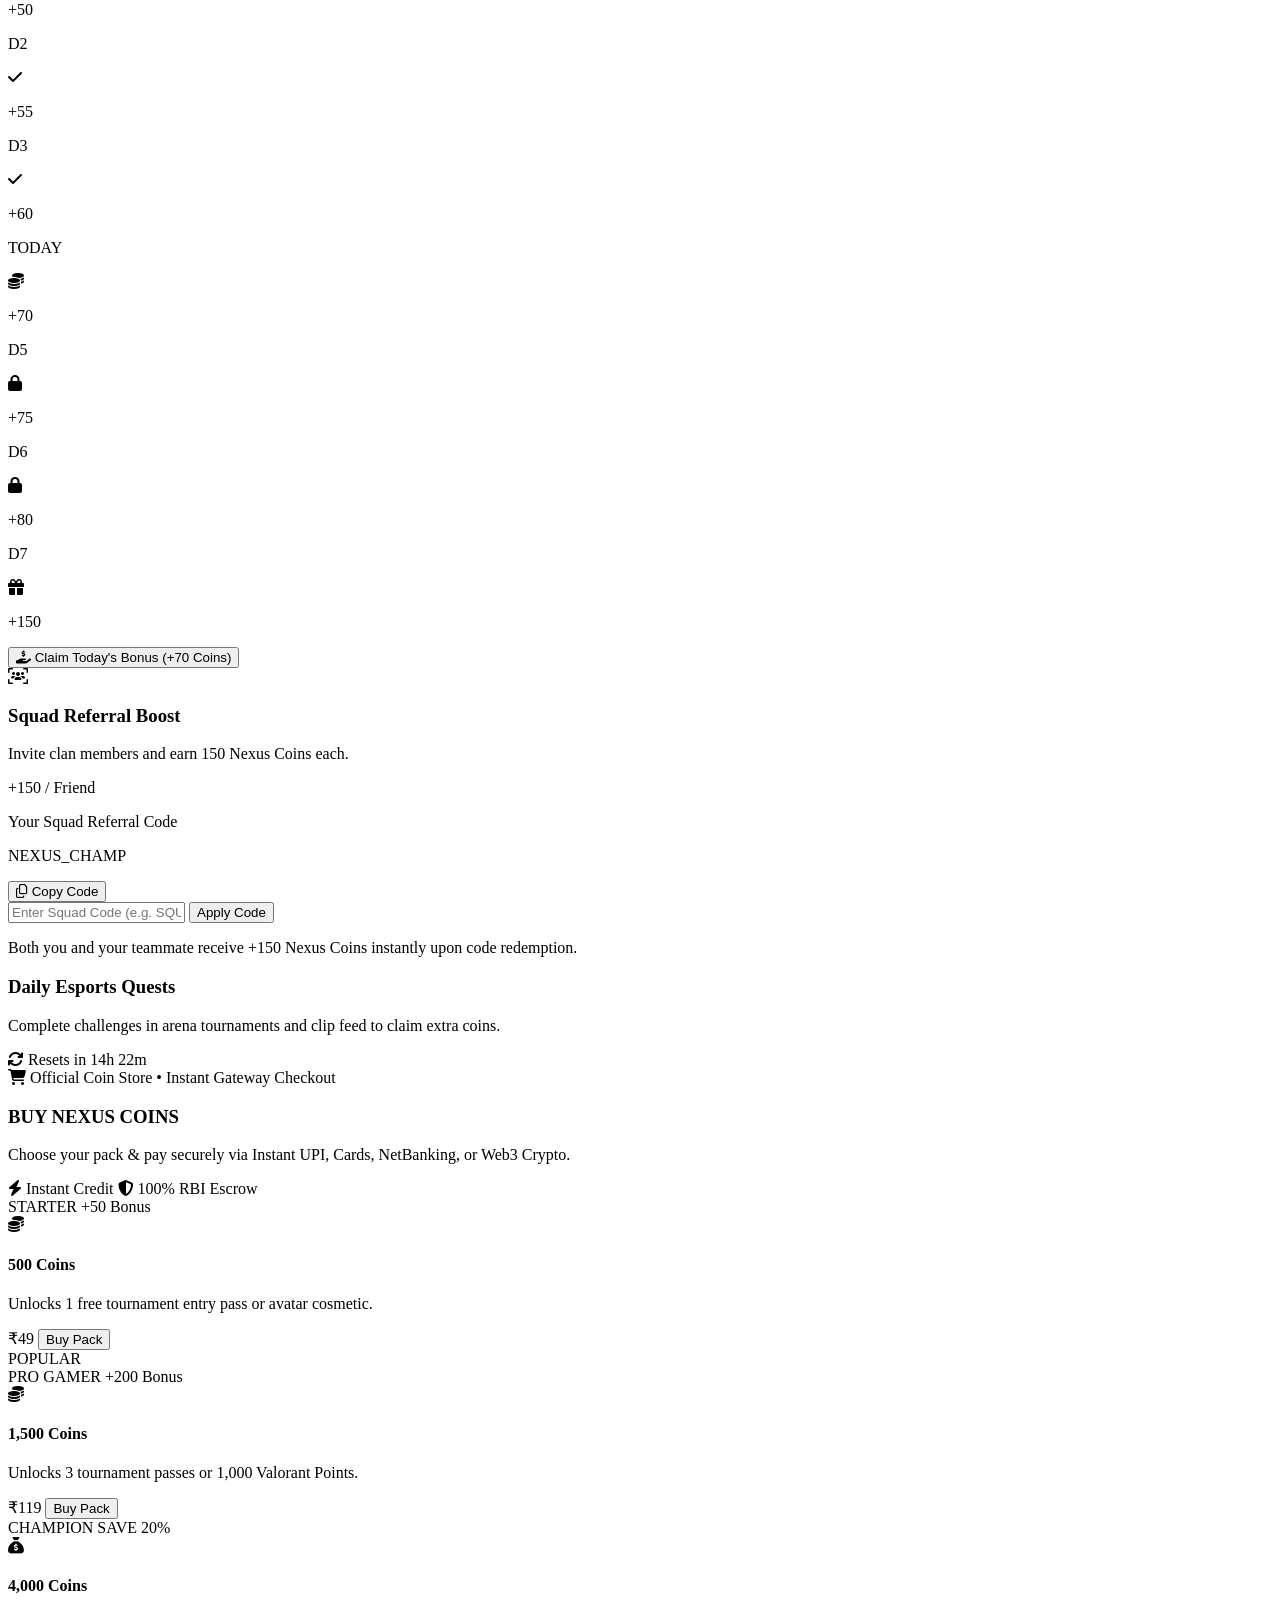
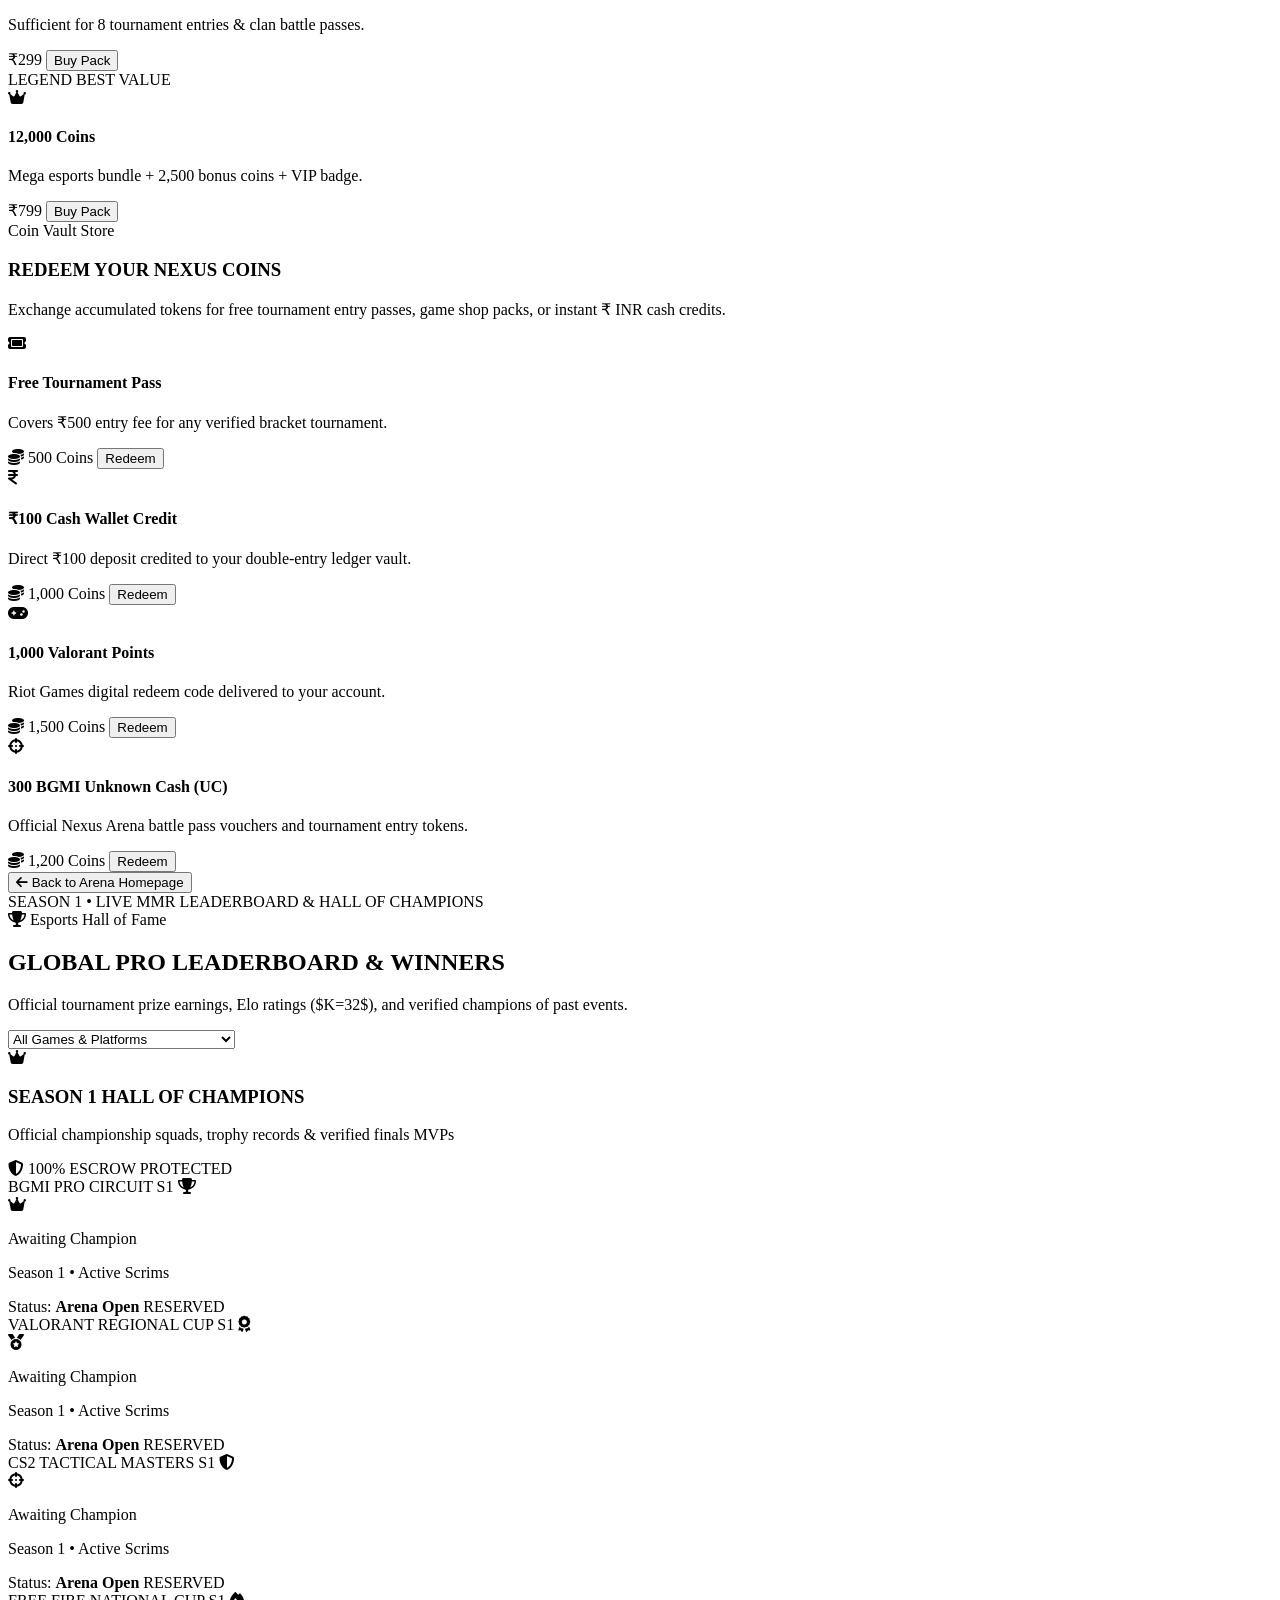
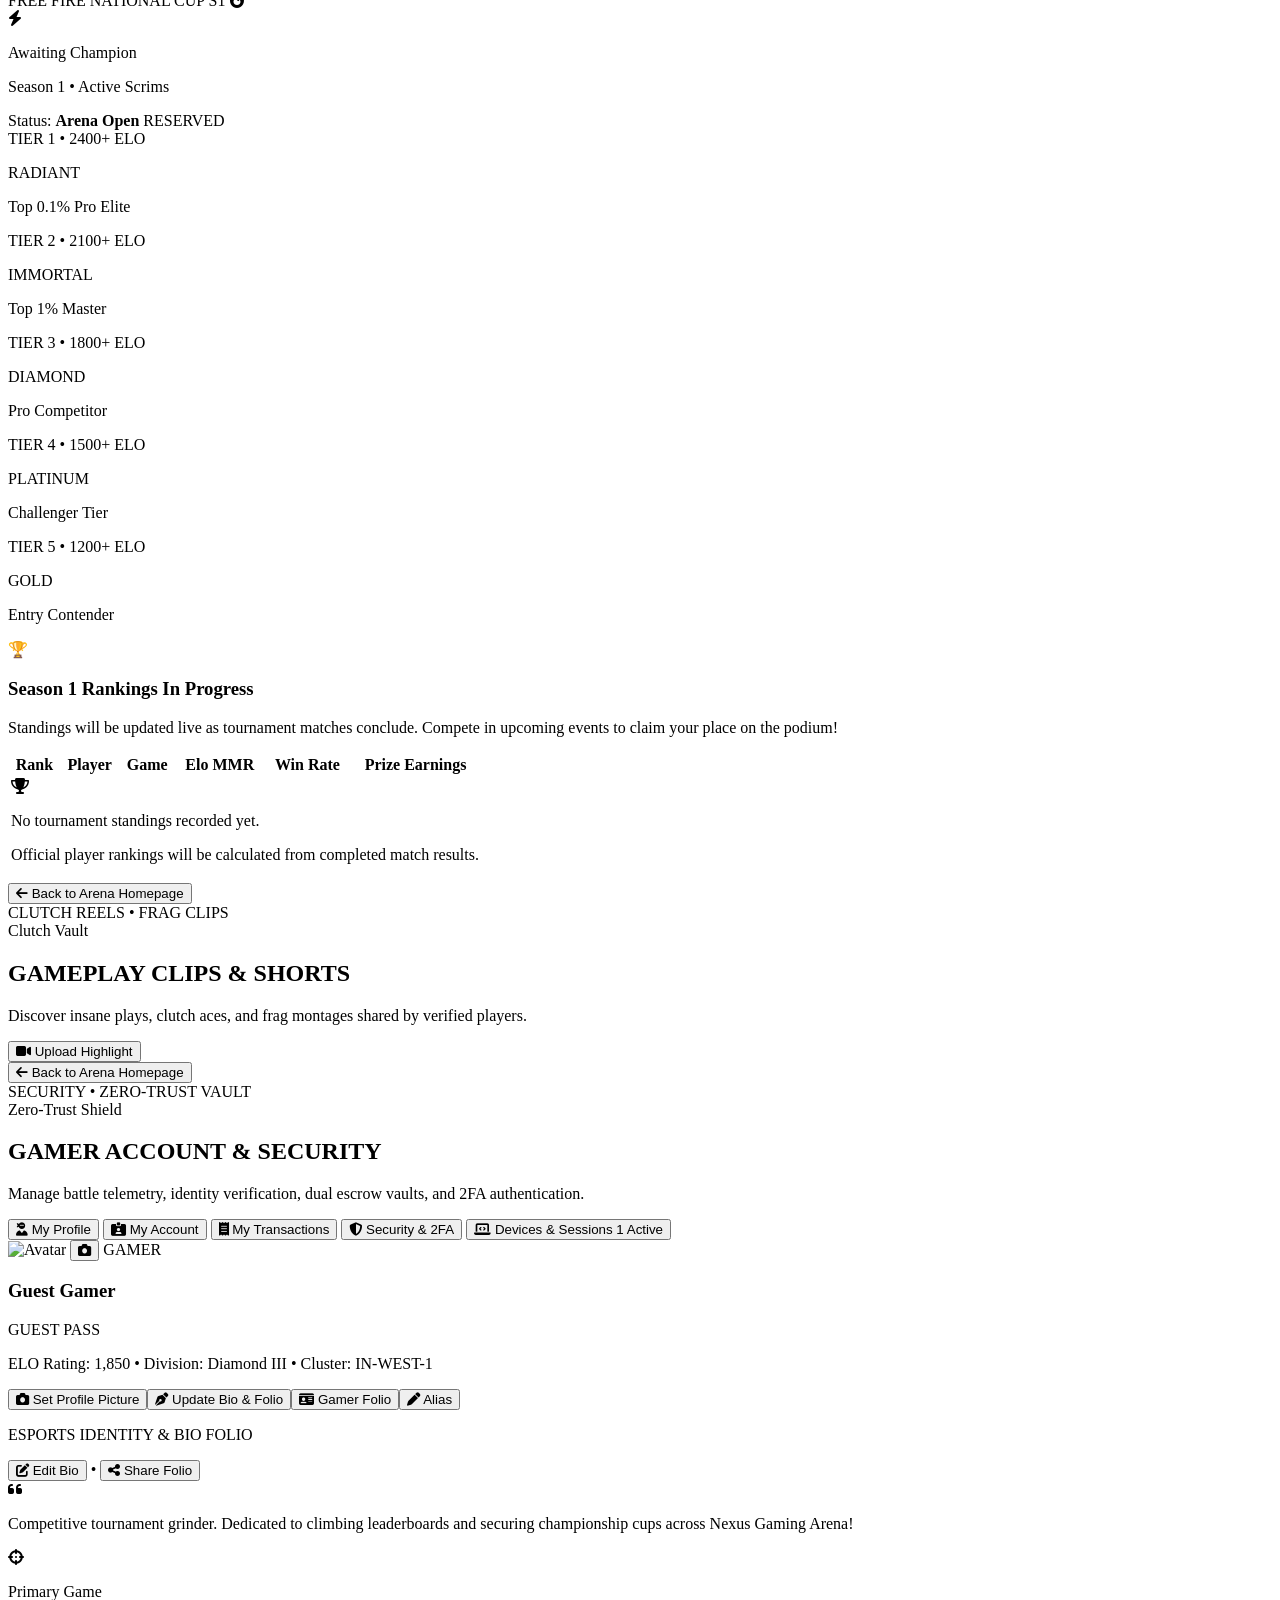
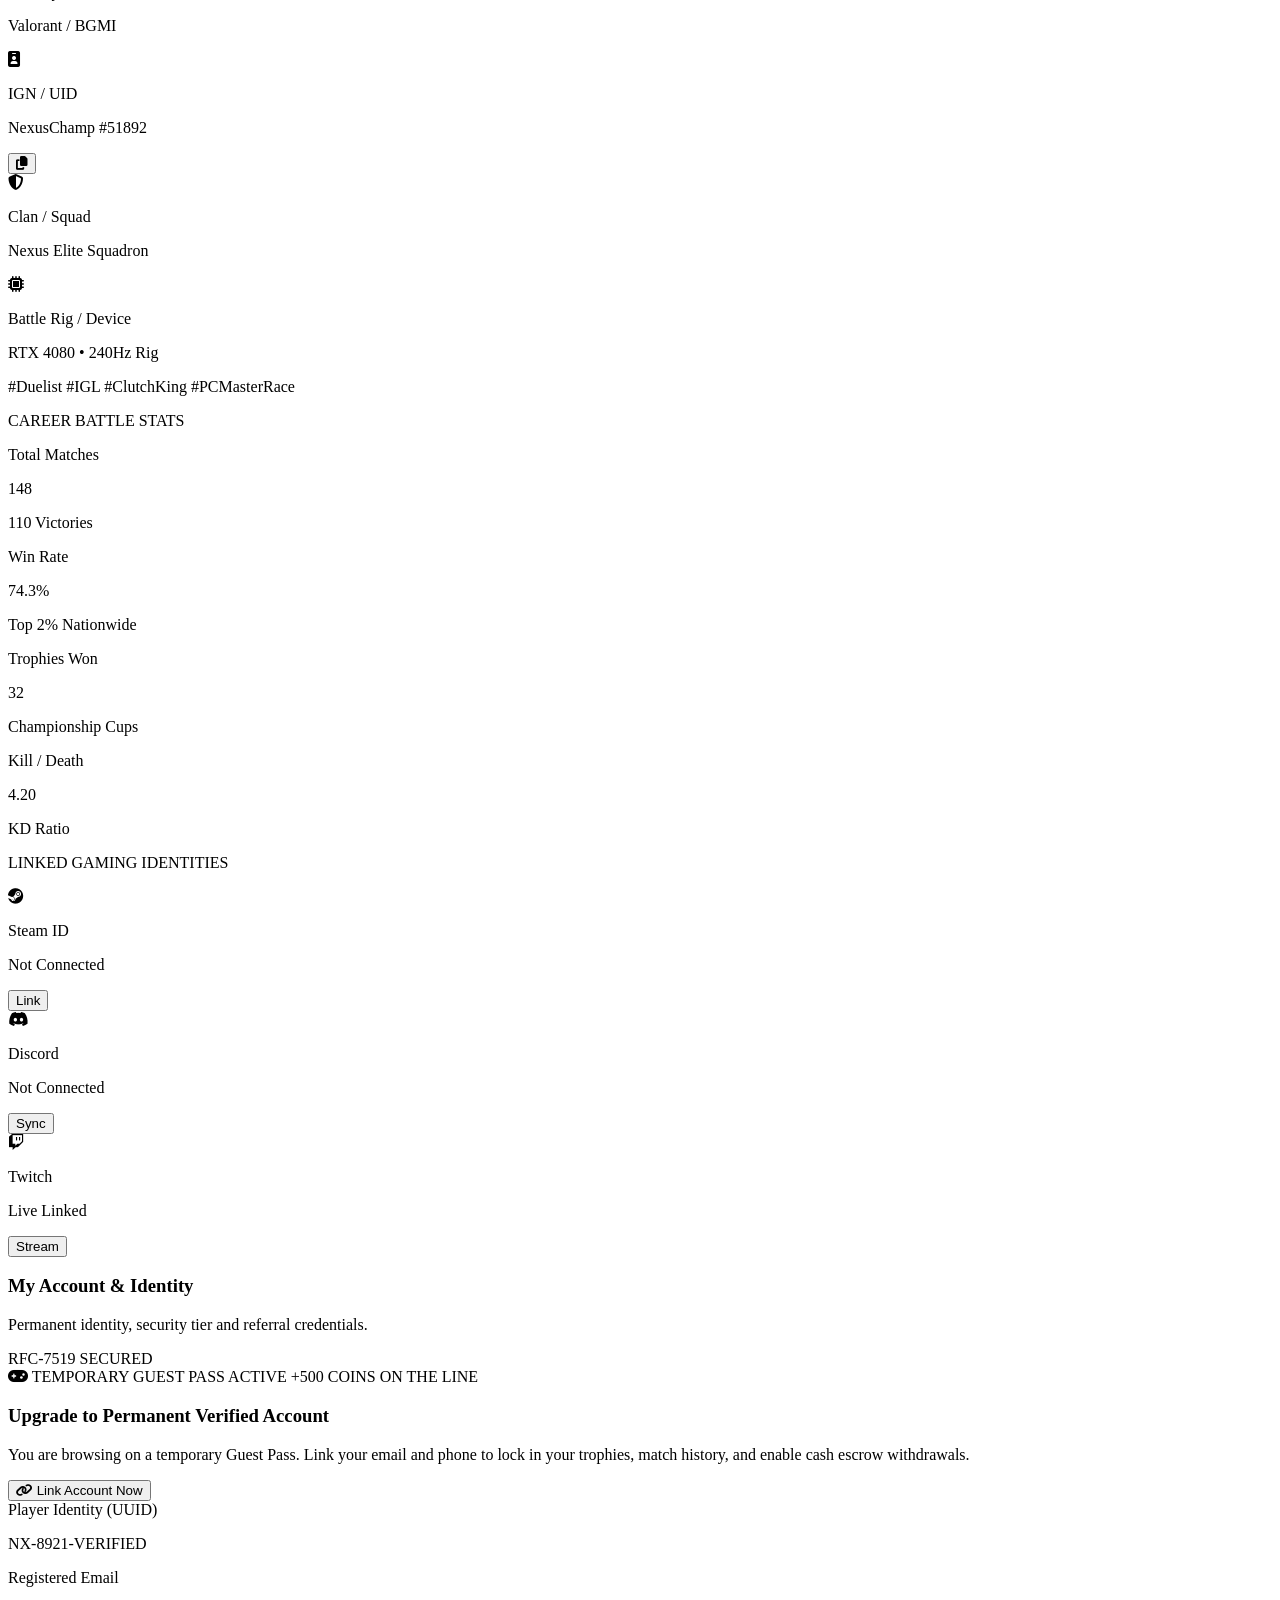
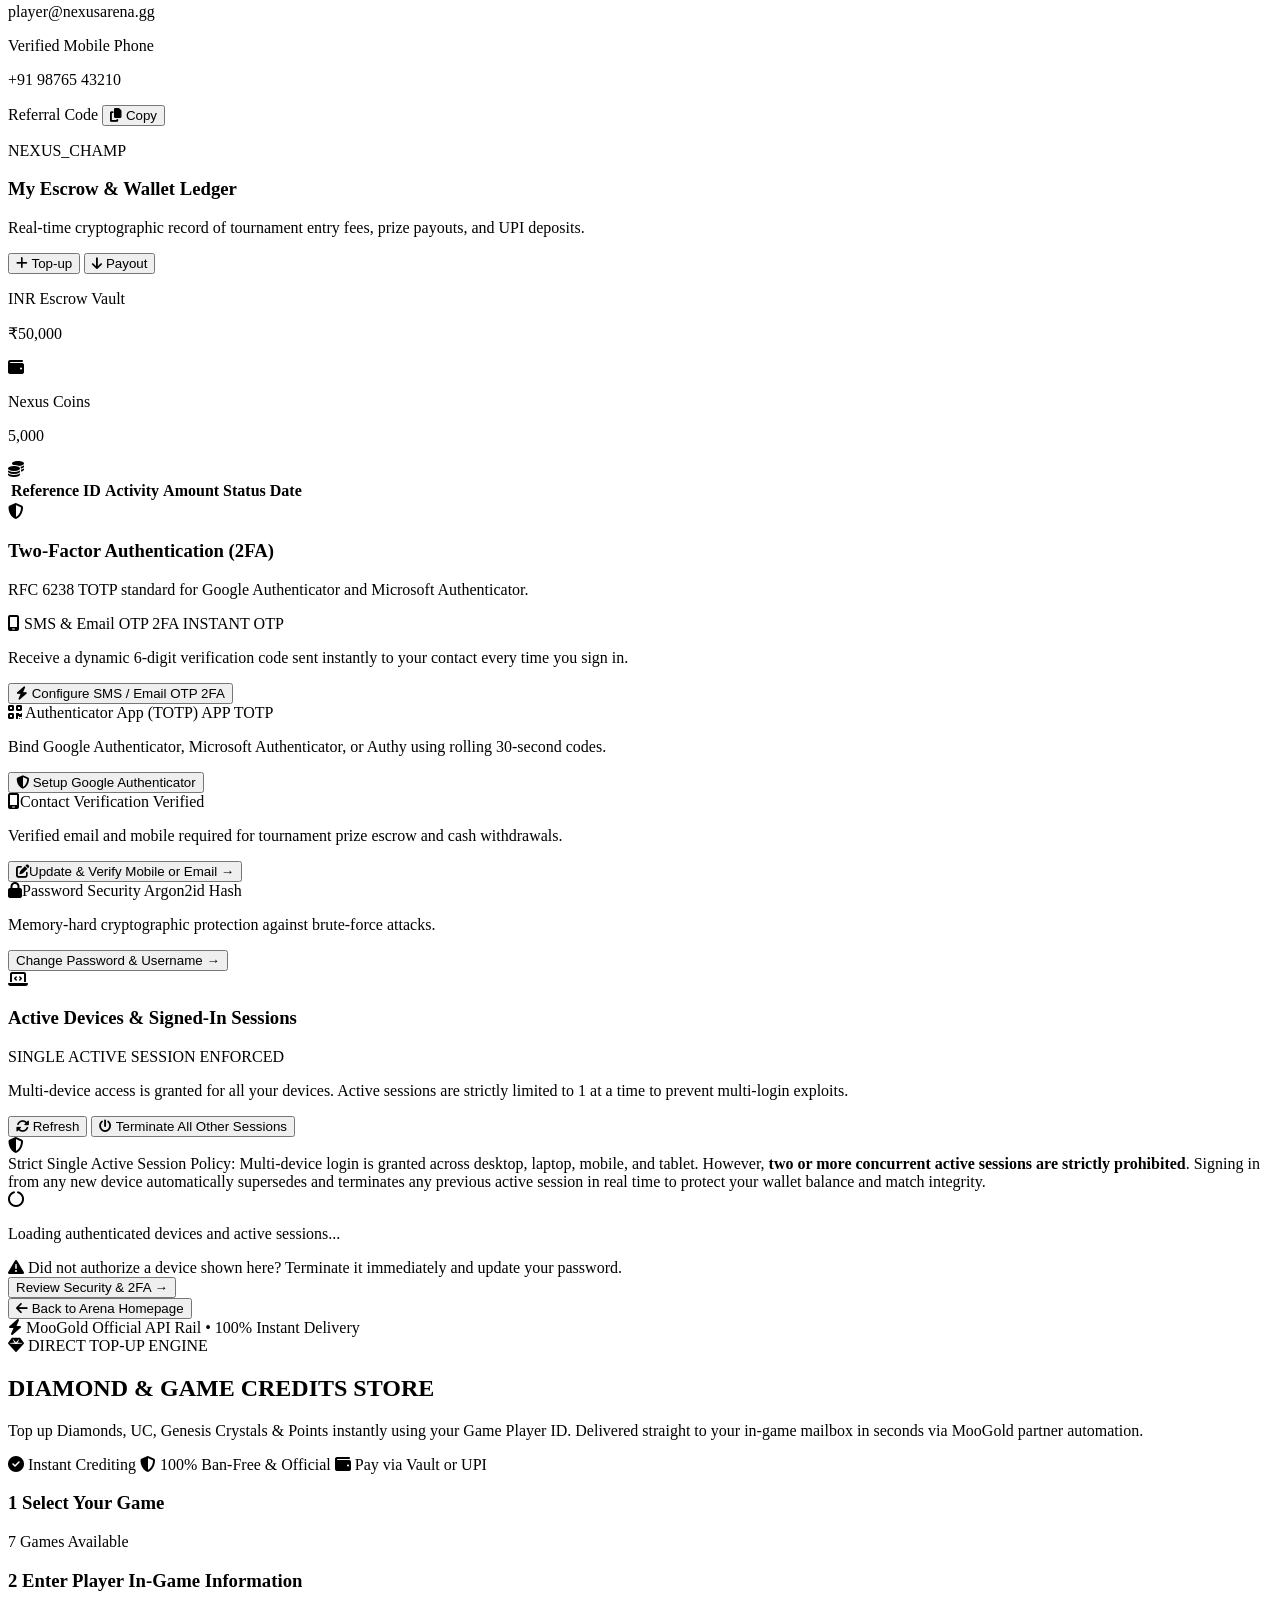
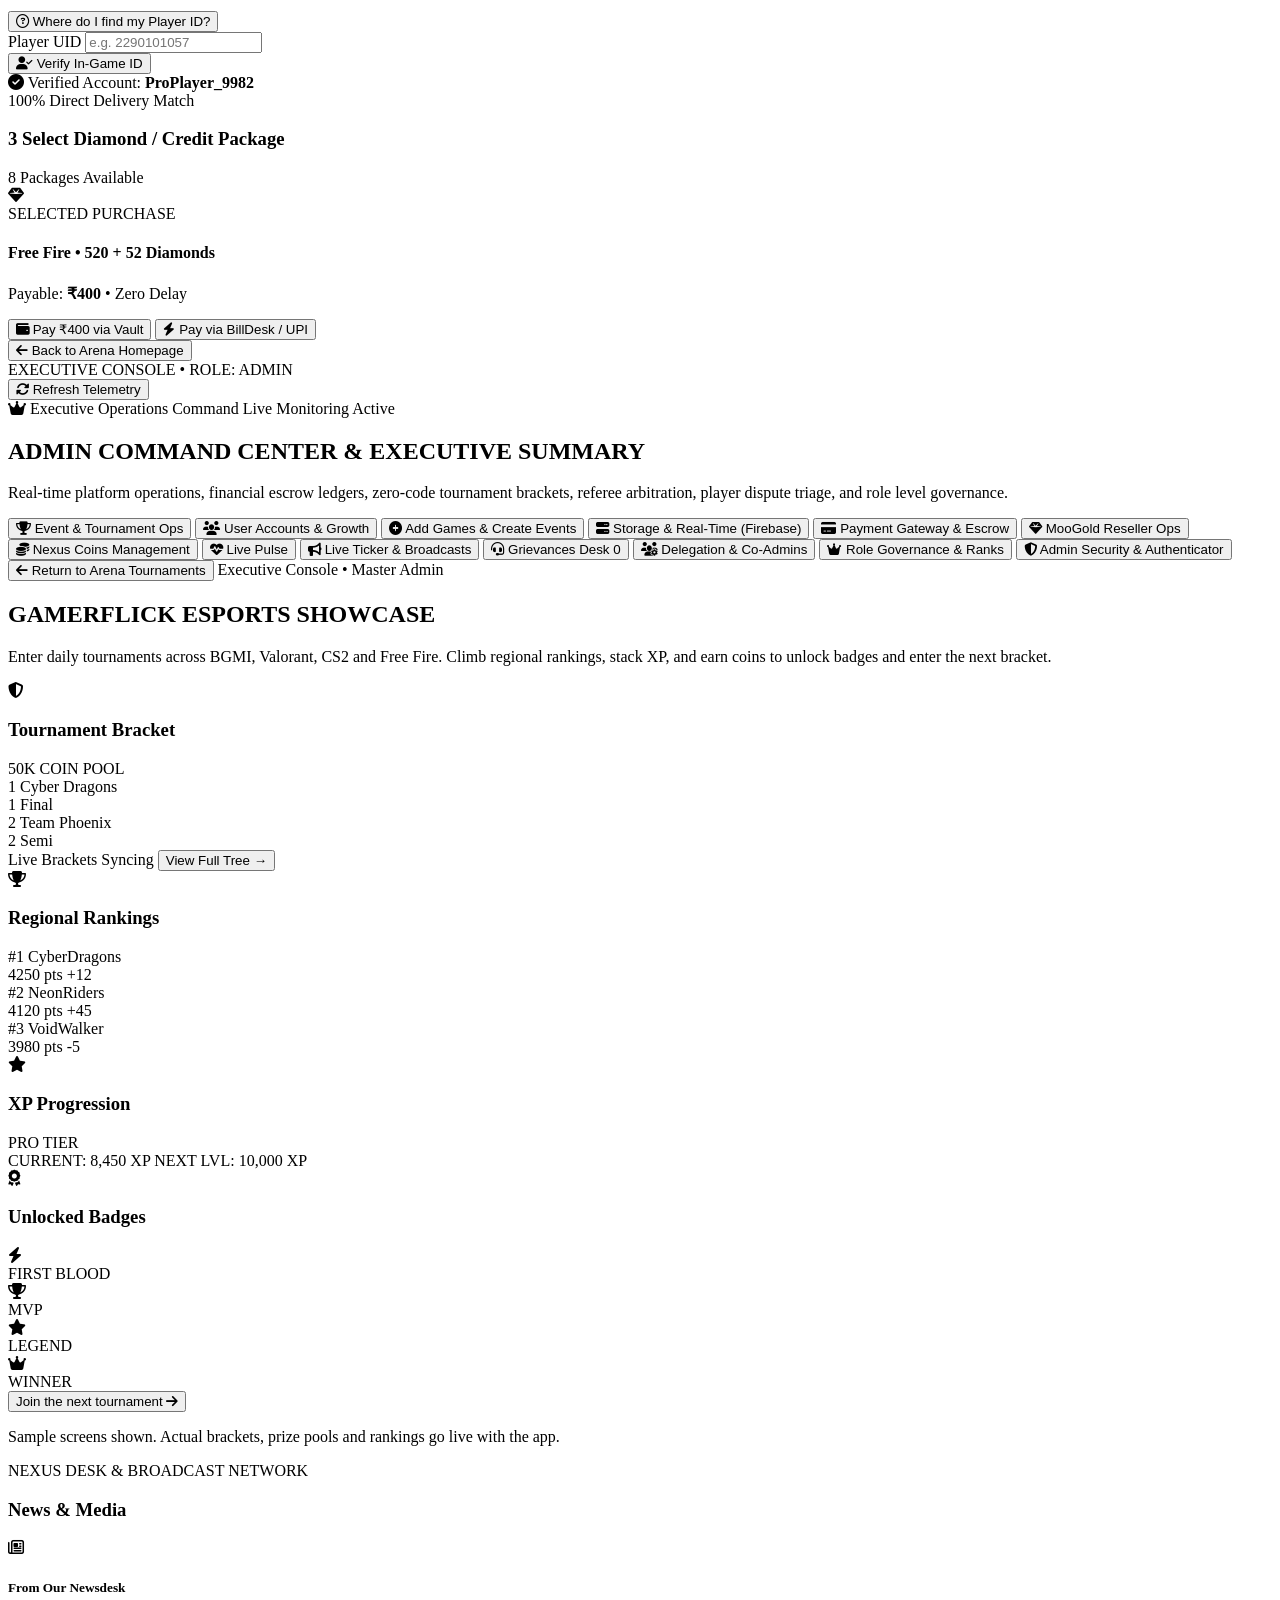
==== commit 85d8a3df: "feat(auth): full account systems suite - contact OTP modal, reset-password fix, test suite with 100%" ====
--- a/templates/index.html
+++ b/templates/index.html
@@ -2338,6 +2338,7 @@
                                 <span id="phone-verified-pill" class="px-2.5 py-0.5 rounded-full text-xs font-bold bg-green-500/20 text-green-400 border border-green-500/40">Verified</span>
                             </div>
                             <p class="text-xs text-gray-400">Verified email and mobile required for tournament prize escrow and cash withdrawals.</p>
+                            <button type="button" onclick="openUpdateContactModal()" class="text-xs text-cyan-400 hover:underline block mt-2 cursor-pointer font-bold"><i class="fa-solid fa-pen-to-square mr-1"></i>Update &amp; Verify Mobile or Email &rarr;</button>
                         </div>
 
                         <div class="bg-cyber-dark/80 p-4 rounded-xl border border-cyber-border space-y-2">
@@ -5254,6 +5255,59 @@
         </div>
     </div>
 
+    <!-- Modal: Update Contact Details with OTP Verification -->
+    <div id="modal-update-contact" class="fixed inset-0 z-50 bg-black/85 backdrop-blur-md hidden items-center justify-center p-4 overflow-y-auto" onclick="if(event.target === this) closeModal('modal-update-contact')">
+        <div class="bg-cyber-card border border-cyan-500/40 w-full max-w-md rounded-3xl p-6 sm:p-8 space-y-5 relative glow-cyan text-center tactical-cut my-6 shadow-2xl">
+            <button onclick="closeModal('modal-update-contact')" class="modal-close-btn absolute top-6 right-6 text-gray-400 hover:text-white" title="Close (Esc)" aria-label="Close modal"><i class="fa-solid fa-xmark text-xl"></i></button>
+            <div class="w-14 h-14 bg-cyan-500/10 border border-cyan-500/40 rounded-2xl flex items-center justify-center mx-auto text-cyan-400 text-xl glow-cyan">
+                <i class="fa-solid fa-address-card"></i>
+            </div>
+            <div class="space-y-1">
+                <span class="px-2.5 py-0.5 rounded-full text-[10px] font-black uppercase tracking-wider bg-cyan-500/20 text-cyan-300 border border-cyan-500/40">
+                    <i class="fa-solid fa-shield-halved text-cyan-400 mr-1"></i> SECURE CONTACT UPDATE
+                </span>
+                <h3 class="font-orbitron font-black text-2xl text-white">Update Contact Details</h3>
+                <p class="text-xs text-gray-400">Enter your new mobile number or email address. A 6-digit OTP verification code will be dispatched to confirm ownership.</p>
+            </div>
+            <form onsubmit="handleVerifyAndSaveContact(event)" class="space-y-4 text-left">
+                <div class="space-y-1.5">
+                    <label class="text-xs font-bold text-gray-300">Contact Type</label>
+                    <div class="grid grid-cols-2 gap-2">
+                        <label class="flex items-center gap-2 p-2.5 rounded-xl bg-cyber-dark border border-cyber-border cursor-pointer hover:border-cyan-400 transition-colors">
+                            <input type="radio" name="contact-type" value="phone" checked onchange="switchContactTypeInput(this.value)" class="text-cyan-400 accent-cyan-400">
+                            <span class="text-xs text-gray-200 font-bold"><i class="fa-solid fa-mobile-screen mr-1 text-cyan-400"></i> Mobile Number</span>
+                        </label>
+                        <label class="flex items-center gap-2 p-2.5 rounded-xl bg-cyber-dark border border-cyber-border cursor-pointer hover:border-cyan-400 transition-colors">
+                            <input type="radio" name="contact-type" value="email" onchange="switchContactTypeInput(this.value)" class="text-cyan-400 accent-cyan-400">
+                            <span class="text-xs text-gray-200 font-bold"><i class="fa-solid fa-envelope mr-1 text-cyan-400"></i> Email Address</span>
+                        </label>
+                    </div>
+                </div>
+
+                <div class="space-y-1.5">
+                    <label id="lbl-update-contact-val" class="text-xs font-bold text-gray-300">New Mobile Number</label>
+                    <div class="flex gap-2">
+                        <input type="text" id="inp-update-contact-val" required placeholder="+91 9876543210" class="flex-1 bg-cyber-dark border border-cyber-border rounded-xl px-4 py-2.5 text-xs text-gray-200 font-mono focus:outline-none focus:border-cyan-400">
+                        <button type="button" id="btn-send-contact-otp" onclick="sendContactUpdateOTP()" class="px-3.5 py-2.5 rounded-xl bg-cyan-500/20 hover:bg-cyan-500/30 text-cyan-300 border border-cyan-500/50 text-xs font-bold whitespace-nowrap cursor-pointer transition-all">
+                            Send OTP
+                        </button>
+                    </div>
+                    <div id="contact-update-otp-status" class="text-[10px] text-gray-400 font-mono"></div>
+                </div>
+
+                <div class="space-y-1.5">
+                    <label class="text-xs font-bold text-gray-300">6-Digit Verification OTP</label>
+                    <input type="text" id="inp-update-contact-otp" maxlength="6" required placeholder="Enter 6-digit OTP" class="w-full bg-cyber-dark border border-cyber-border rounded-xl px-4 py-2.5 text-center font-mono text-base font-bold tracking-widest text-cyan-400 focus:outline-none focus:border-cyan-400">
+                    <div id="contact-update-demo-chip" class="hidden text-center pt-1"></div>
+                </div>
+
+                <button type="submit" id="btn-submit-contact-update" class="w-full py-3.5 rounded-xl bg-gradient-to-r from-cyan-400 to-blue-600 text-black font-black text-xs uppercase tracking-wider hover:brightness-110 transition-all glow-cyan btn-sweep shadow-xl cursor-pointer">
+                    Verify &amp; Save Contact
+                </button>
+            </form>
+        </div>
+    </div>
+
     <!-- 2FA OTP Verification Setup Modal -->
     <div id="modal-2fa-otp-setup" class="fixed inset-0 z-50 bg-black/85 backdrop-blur-md hidden items-center justify-center p-4 overflow-y-auto" onclick="if(event.target === this) closeModal('modal-2fa-otp-setup')">
         <div class="bg-cyber-card border border-cyan-500/40 w-full max-w-md rounded-3xl p-6 sm:p-8 space-y-5 relative glow-cyan text-center tactical-cut my-6 shadow-2xl">
